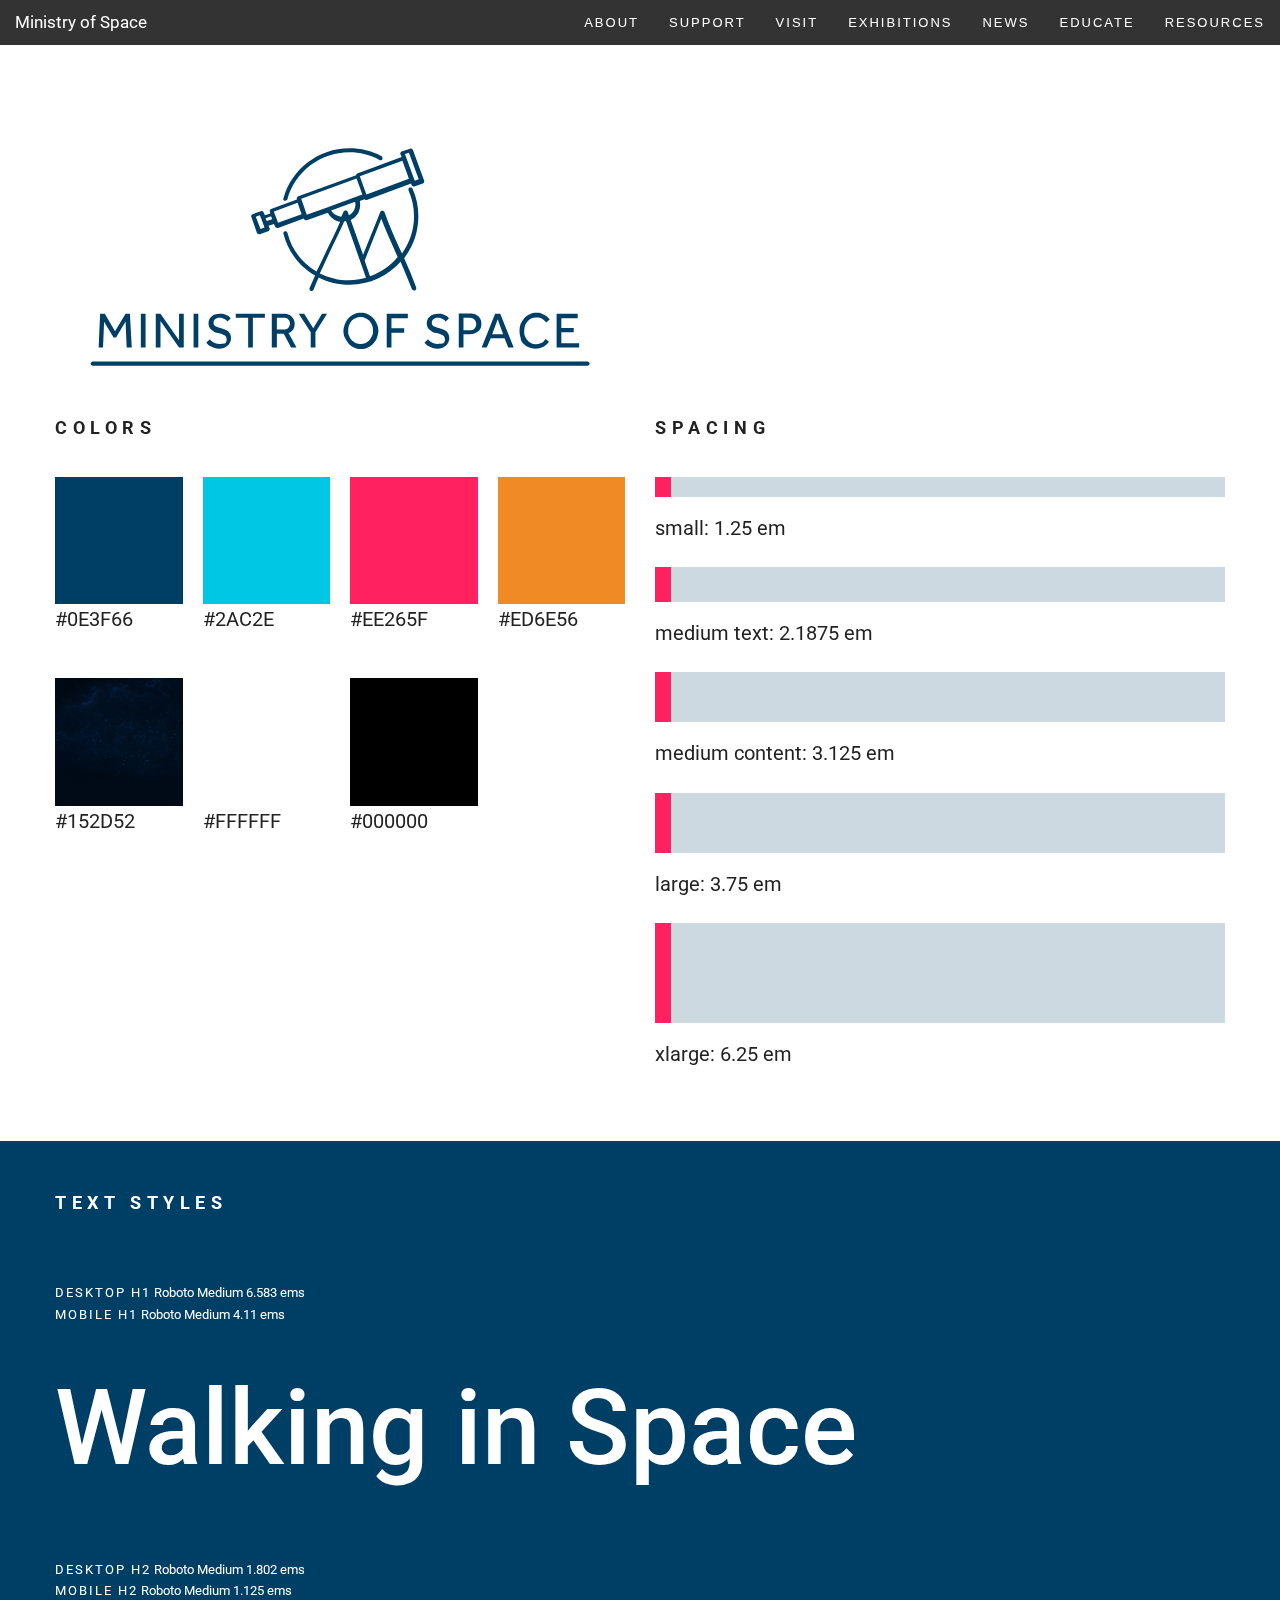
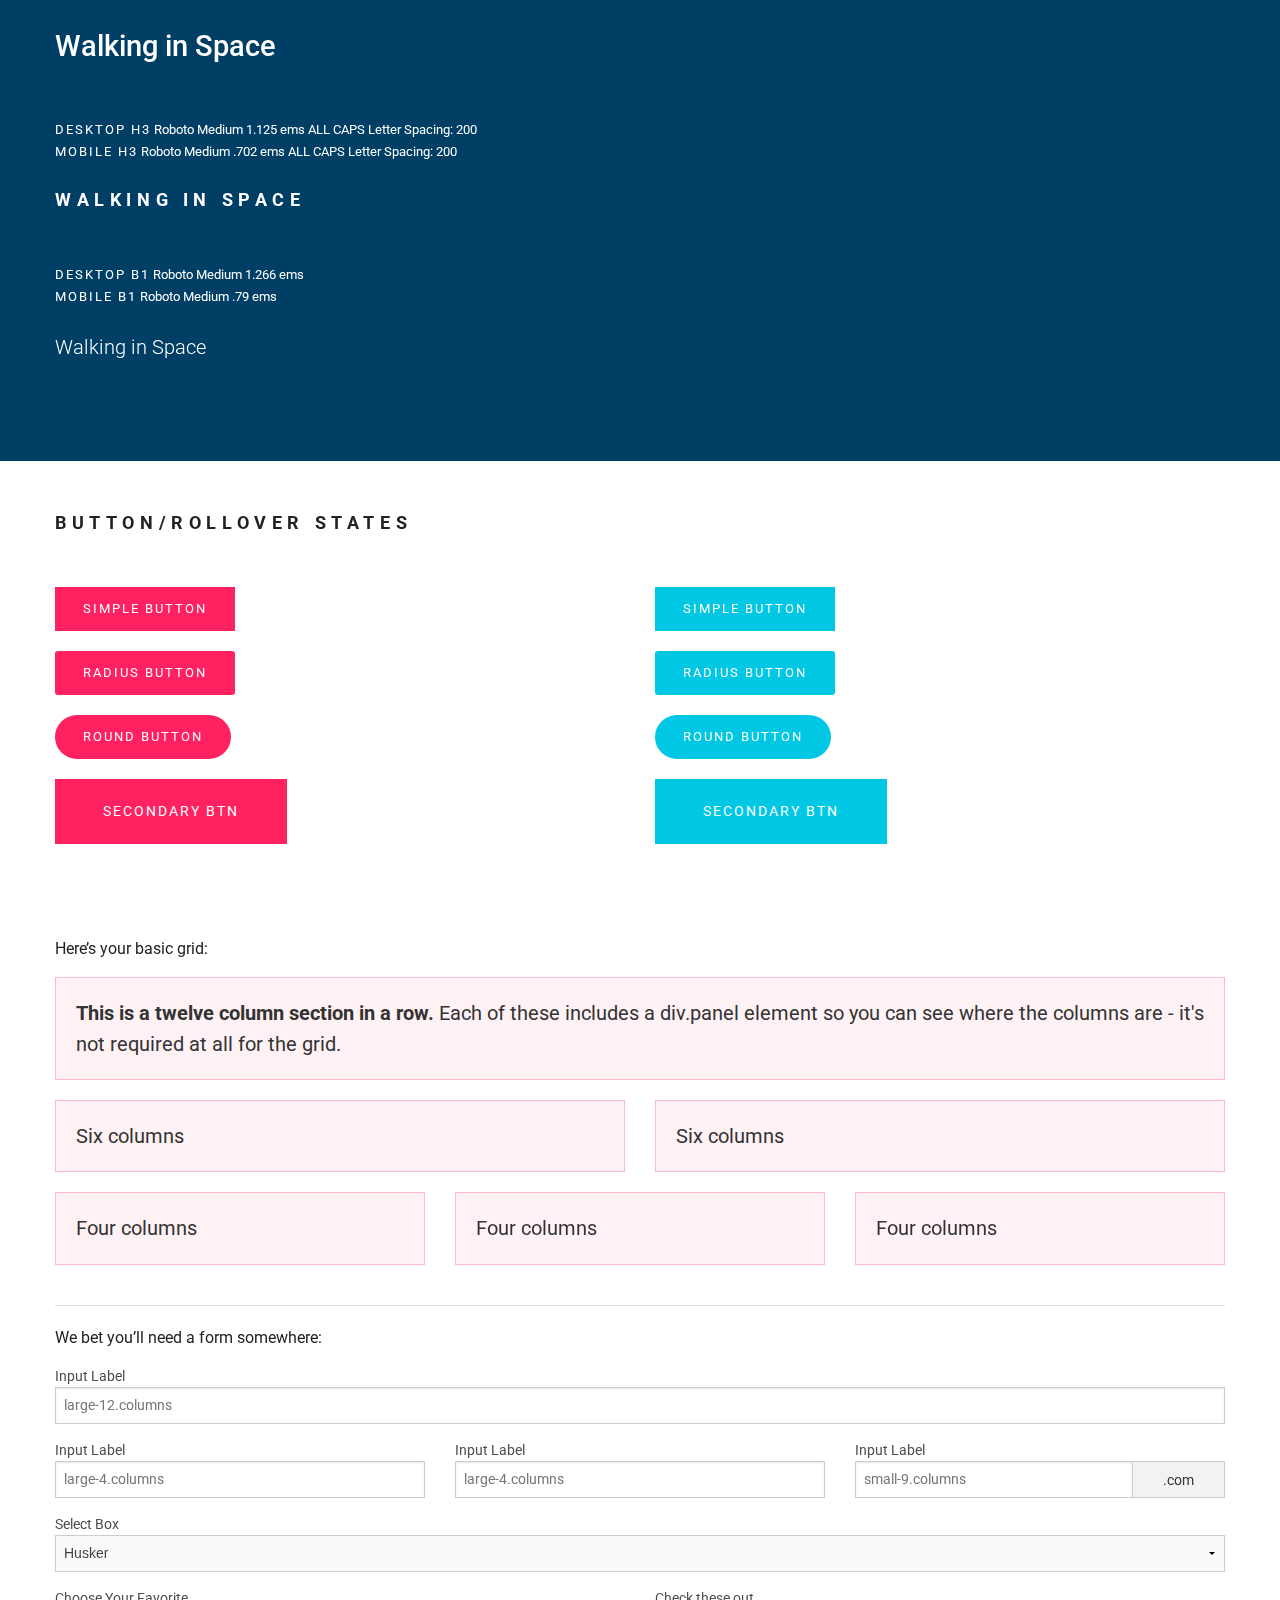
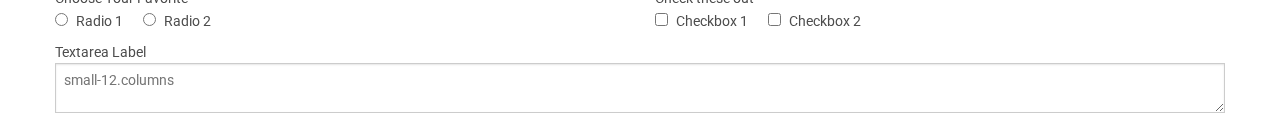
==== index.html @ e5bb3fee "Hello World" ====
<!doctype html>
<html class="no-js" lang="en">
	<head>
		<meta charset="utf-8" />
		<meta name="viewport" content="width=device-width, initial-scale=1.0" />
		<title>Ministry of Space</title>
      <link href="assets/css/app.min.css" rel="stylesheet" type="text/css" media="all"/>
  		<script src="bower_components/foundation/js/vendor/modernizr.js"></script>
	</head>
	<body>
    <div class="off-canvas-wrap" data-offcanvas>
      <div class="inner-wrap">
      <nav class="tab-bar hide-for-large-up">
  <section class="left-small">
    <a class="left-off-canvas-toggle menu-icon" href="#"><span></span></a>
  </section>

  <section class="middle tab-bar-section">
    <h1 class="title">Ministry of Space</h1>
  </section>
</nav>

<aside class="left-off-canvas-menu">
  <ul class="off-canvas-list">
    <li><a href="#">About</a></li>
    <li><a href="#">Support</a></li>
    <li><a href="#">Visit</a></li>
    <li><a href="#">Exhibitions</a></li>
    <li><a href="#">News</a></li>
    <li><a href="#">Educate</a></li>
    <li><a href="#">Resources</a></li>
  </ul>
</aside>

<nav class="top-bar show-for-large-up" data-topbar role="navigation">
  
  <ul class="title-area">
    <li class="name">
      <h1><a href="#">Ministry of Space</a></h1>
    </li>
  </ul>

  <section class="top-bar-section">
    <!-- Right Nav Section -->
    <ul class="main-nav right">
      <li><a href="#">About</a></li>
    <li><a href="#">Support</a></li>
    <li><a href="#">Visit</a></li>
    <li><a href="#">Exhibitions</a></li>
    <li><a href="#">News</a></li>
    <li><a href="#">Educate</a></li>
    <li><a href="#">Resources</a></li>
    </ul>
  </section>
</nav>
		   
  <section class="slat">
    <div class="row">
    <div class="large-6 columns">
    <span class="logo">
    <svg xmlns="http://www.w3.org/2000/svg" viewBox="0 0 156.7 86.2" enable-background="new 0 0 156.7 86.2"><path d="M63.1 29.6h.2c.3 0 .5-.2.6-.4 2.1-7.6 9.1-12.9 17-12.9 2.9 0 5.8.7 8.3 2.1.3.2.7 0 .8-.2s0-.7-.2-.8c-2.7-1.5-5.8-2.2-8.9-2.2-8.4 0-15.9 5.7-18.1 13.8-.2.1 0 .5.3.6zM55.5 38.4c.1.2.3.4.6.4h.2l2.3-.8c.3-.1.5-.5.4-.8l-.3-.7 1.5-.5.3.7c.1.2.3.4.6.4h.2l7.1-2.6v.1c.1.1.2.3.3.3l.3.1h.2l5.8-2.1c.7 1.3 2 2.3 3.4 2.5-1.1 2.6-2.4 5.2-3.7 7.8-.9 2-1.9 4-2.8 5.9-3.9-2.3-6.9-6.1-8-10.7-.1-.3-.4-.5-.7-.4-.3.1-.5.4-.4.7 1.3 5 4.5 9.1 8.7 11.5-.5 1.2-1 2.3-1.5 3.4-.1.3 0 .7.3.8h.2c.2 0 .5-.1.6-.4.4-1.1.9-2.2 1.4-3.3 2.6 1.3 5.4 2 8.5 2 5.6 0 10.5-2.4 14-6.3 1.1 2.6 2.2 5.1 3.1 7.5.1.2.3.4.6.4h.2c.3-.1.5-.5.4-.8-.9-2.6-2.1-5.4-3.3-8.1 2.5-3.2 3.9-7.2 3.9-11.5 0-2.6-.5-5.2-1.6-7.6-.1-.3-.5-.4-.8-.3-.3.1-.4.5-.3.8 1 2.2 1.5 4.6 1.5 7.1 0 3.8-1.2 7.3-3.3 10.2l-.5-1c-1.6-3.5-3.2-7.1-4.3-10.3-.1-.2-.3-.4-.6-.4s-.5.1-.6.4l-4.7 11.7-3.4-9.6c1-.5 1.7-1.2 2.2-2.2.4-1 .5-2 .3-3l1.3-.5c.1.1.2.2.4.2h.2l12.2-4.5.1.4c.1.1.2.3.3.3l.3.1h.2l2.3-.8c.3-.1.5-.5.4-.8l-3.1-8.4c-.1-.3-.5-.5-.8-.4l-2.3.8c-.1.1-.3.2-.3.3-.1.1-.1.3 0 .5l.3.7-12.2 4.5c-.1.1-.3.2-.3.3v.2l-15.9 5.8c-.3.1-.5.5-.4.8v.1l-7.1 2.6c-.1.1-.3.2-.3.3-.1.1-.1.3 0 .5l.1.4-1.5.5-.3-.7c-.1-.3-.5-.5-.8-.4l-2.3.8c-.1.1-.3.2-.3.3-.1.1-.1.3 0 .5l1.5 4.3zm29.7 7.5l4.5-11.3c1.1 2.9 2.5 6 3.8 8.9l.7 1.6c-2 2.4-4.6 4.2-7.6 5.3l-1.5-4.4c.1 0 .1 0 .1-.1zm.3 4.9c-1.5.4-3.1.7-4.7.7-2.8 0-5.5-.7-8-1.9l2.8-6c1.3-2.8 2.7-5.6 3.9-8.3.2 0 .3 0 .5-.1l5.5 15.6zm-3.2-18.8c-.3.7-.8 1.2-1.5 1.6l-.3-.9c-.1-.2-.3-.4-.6-.4-.2 0-.5.1-.6.4l-.6 1.3c-1.1-.1-2.2-.7-2.8-1.7l6.6-2.4c.2.7.1 1.5-.2 2.1zm15-15.6l2.7 7.3-1.1.4-2.7-7.3 1.1-.4zm-1.8 2.2l1.8 5-11.7 4.3-1.8-5 11.7-4.3zm-12.6 4.9l1.6 4.4-1.7.6-7.8 2.9-5.8 2.1v-.1l-1.3-3.7-.2-.6 15.2-5.6zm-16.2 6.7l.7 2 .4 1.1-6.5 2.4-.3-.9-.7-1.8-.1-.4 6.5-2.4zm-7.3 3.7l.3.8-1.5.5-.3-.8 1.5-.5zm-3.1-.3l.3.7.1.2.9 2.5-1.1.4-1.3-3.4 1.1-.4zM13.5 62.9l2.6 4.3h.7l2.6-4.4.3 7.2h1.4l-.5-9.3h-1.2l-2.9 4.8-2.8-4.8h-1.3l-.4 9.3h1.2zM23.6 60.7h1.3v9.3h-1.3zM29 62.7l5.1 7.3h1.3v-9.3h-1.3v7.3l-5.1-7.3h-1.3v9.3h1.3zM38.1 60.7h1.3v9.3h-1.3zM45.1 69c-.3 0-.6 0-.8-.1-.3-.1-.5-.2-.7-.3s-.4-.3-.6-.4c-.2-.2-.3-.3-.4-.5l-1 .9c.1.2.3.4.5.6.2.2.5.4.8.5.3.2.6.3 1 .4.4.1.8.2 1.2.2.5 0 .9-.1 1.3-.2s.7-.3 1-.6c.3-.2.5-.5.7-.9s.3-.7.3-1.1c0-.5-.1-.9-.2-1.2-.2-.3-.4-.6-.6-.8-.3-.2-.6-.4-.9-.5l-1-.3c-.4-.1-.7-.2-.9-.3-.3-.1-.5-.2-.7-.3-.2-.1-.3-.3-.4-.4-.1-.2-.1-.4-.1-.6 0-.2 0-.3.1-.5s.2-.3.3-.4.3-.2.5-.3c.2-.1.5-.1.8-.1.3 0 .6 0 .8.1l.6.3c.2.1.3.2.4.3l.3.3.9-.8c-.1-.1-.2-.2-.3-.4-.1-.1-.3-.3-.6-.4-.2-.1-.5-.3-.8-.4-.3-.1-.7-.1-1.2-.1s-1 .1-1.4.2-.7.3-1 .6c-.3.2-.5.5-.6.8-.1.3-.2.6-.2 1s.1.7.2 1c.1.3.3.6.6.8.2.2.5.4.8.6s.7.3 1.1.3c.7.2 1.3.4 1.7.6.4.3.6.6.6 1.2 0 .5-.2.9-.5 1.1-.5 0-1 .1-1.6.1zM53.1 70h1.3v-8.2h3.3v-1.1h-8v1.1h3.4zM65.5 65c.3-.5.4-1 .4-1.6 0-.3-.1-.7-.2-1-.1-.3-.3-.6-.6-.9-.3-.3-.6-.5-1-.6-.4-.2-.9-.2-1.5-.2h-3v9.3h1.4v-3.8h1.9l2 3.8h1.5l-2.2-4c.6-.2 1-.6 1.3-1zm-1.4-.4c-.3.3-.7.4-1.3.4h-1.8v-3.2h1.8c.6 0 1 .1 1.3.4s.5.7.5 1.2-.2.9-.5 1.2zM71.6 70v-4.2l3.2-5.1h-1.4l-2.4 4-2.5-4h-1.5l3.3 5.1v4.2zM86 60.8c-.6-.3-1.2-.4-1.9-.4s-1.3.1-1.9.4c-.6.3-1.1.6-1.5 1.1s-.8 1-1 1.6-.4 1.2-.4 1.9.1 1.3.4 1.9.6 1.1 1 1.6.9.8 1.5 1.1c.6.3 1.2.4 1.9.4s1.3-.1 1.9-.4c.6-.3 1.1-.6 1.5-1.1.4-.4.8-1 1-1.6.2-.6.4-1.2.4-1.9s-.1-1.3-.4-1.9c-.2-.6-.6-1.1-1-1.6s-1-.8-1.5-1.1zm1.2 5.9c-.2.4-.4.8-.7 1.2-.3.3-.6.6-1.1.8-.4.2-.9.3-1.4.3-.5 0-1-.1-1.4-.3-.4-.2-.8-.5-1.1-.8-.3-.3-.5-.7-.7-1.2-.2-.4-.2-.9-.2-1.4 0-.5.1-1 .2-1.4.2-.4.4-.8.7-1.2.3-.3.6-.6 1.1-.8.4-.2.9-.3 1.4-.3.5 0 1 .1 1.4.3.4.2.8.5 1.1.8.3.3.5.7.7 1.2s.2.9.2 1.4c.1.5 0 1-.2 1.4zM97 61.9v-1.2h-5.8v9.3h1.3v-4.1h3.5v-1.2h-3.5v-2.8zM105.1 69c-.3 0-.6 0-.8-.1-.3-.1-.5-.2-.7-.3s-.4-.3-.6-.4c-.2-.2-.3-.3-.4-.5l-1 .9c.1.2.3.4.5.6.2.2.5.4.8.5.3.2.6.3 1 .4s.8.2 1.2.2c.5 0 .9-.1 1.3-.2s.7-.3 1-.6c.3-.2.5-.5.7-.9s.3-.7.3-1.1c0-.5-.1-.9-.2-1.2-.2-.3-.4-.6-.6-.8-.3-.2-.6-.4-.9-.5l-1-.3c-.4-.1-.7-.2-.9-.3-.3-.1-.5-.2-.7-.3-.2-.1-.3-.3-.4-.4-.1-.2-.1-.4-.1-.6 0-.2 0-.3.1-.5s.2-.3.3-.4.3-.2.5-.3c.2-.1.5-.1.8-.1s.6 0 .8.1l.6.3c.2.1.3.2.4.3l.3.3.9-.8c-.1-.1-.2-.2-.3-.4-.1-.1-.3-.3-.6-.4-.2-.1-.5-.3-.8-.4-.3-.1-.7-.1-1.2-.1s-1 .1-1.4.2-.7.3-1 .6c-.3.2-.5.5-.6.8-.1.3-.2.6-.2 1s.1.7.2 1c.1.3.3.6.6.8.2.2.5.4.8.6s.7.3 1.1.3c.7.2 1.3.4 1.7.6.4.3.6.6.6 1.2 0 .5-.2.9-.5 1.1-.5 0-.9.1-1.6.1zM112.3 66.3h1.7c.5 0 .9-.1 1.3-.2s.7-.3 1-.5c.3-.2.5-.5.7-.9.2-.4.2-.8.2-1.2 0-.3 0-.6-.1-1-.1-.3-.3-.6-.5-.9-.2-.3-.6-.5-1-.7-.4-.2-.9-.3-1.6-.3h-3v9.4h1.3v-3.7zm0-4.5h1.7c.6 0 1 .2 1.3.5.3.3.5.7.5 1.3 0 .5-.2.9-.5 1.2-.3.3-.8.4-1.3.4h-1.7v-3.4zM119.8 67.4h3.8l1 2.6h1.5l-3.7-9.3h-1.4l-3.7 9.3h1.4l1.1-2.6zm1.9-5.2l1.5 4.1h-3l1.5-4.1zM128.7 68.9c.4.4.9.8 1.5 1 .6.2 1.2.4 1.9.4.5 0 .9-.1 1.3-.2s.8-.3 1.1-.5.6-.4.8-.6.4-.4.5-.6l-.9-.8c-.1.1-.2.2-.3.4-.1.2-.3.3-.5.5-.2.1-.5.3-.8.4-.3.1-.7.2-1.1.2-.5 0-.9-.1-1.3-.3-.4-.2-.7-.4-1-.8-.3-.3-.5-.7-.7-1.2-.2-.4-.2-.9-.2-1.4s.1-1 .2-1.4c.1-.4.4-.8.7-1.2.3-.3.6-.6 1-.8.4-.2.9-.3 1.4-.3.4 0 .7 0 1 .1.3.1.5.2.7.3s.4.3.6.5c.2.2.3.3.4.5l1-.8c-.1-.2-.3-.4-.5-.6s-.5-.4-.8-.6c-.3-.2-.6-.3-1-.5s-.8-.2-1.3-.2c-.7 0-1.3.1-1.9.4-.6.3-1.1.6-1.5 1.1s-.7 1-1 1.6c-.2.6-.3 1.2-.3 1.9s.1 1.3.3 1.9c0 .6.3 1.1.7 1.6zM144.1 68.8h-4.9v-3h3.4v-1.2h-3.4v-2.7h4.5v-1.2h-5.8v9.3h6.2zM146.4 73.8h-136c-.3 0-.6.3-.6.6s.2.6.6.6h136c.3 0 .6-.3.6-.6s-.3-.6-.6-.6z"/></svg>
    </span>
    </div>
    </div>

    <div class="row">
    <div class="large-6 columns">
        <h3 class="t-spaced padd-down-1">Colors</h3>
        <ul class="small-block-grid-4">
          <li>
            <div class="pattern-swatch bg-darken">
              <span></span>
            </div>
            <p>#0E3F66</p>
          </li>
          <li>
            <div class="pattern-swatch bg-secondary">
              <span></span>
            </div>
            <p>#2AC2E</p>
          </li>
          <li>
            <div class="pattern-swatch bg-primary">
              <span></span>
            </div>
            <p>#EE265F</p>
          </li>
          <li>
            <div class="pattern-swatch bg-warning">
              <span></span>
            </div>
            <p>#ED6E56</p>
          </li>
          <li>
            <div class="pattern-swatch bg-deep">
              <span></span>
            </div>
            <p>#152D52</p>
          </li>
          <li>
            <div class="pattern-swatch bg-white">
              <span></span>
            </div>
            <p>#FFFFFF</p>
          </li>
          <li>
            <div class="pattern-swatch bg-black">
              <span></span>
            </div>
            <p>#000000</p>
          </li>
        </ul>
    </div>

    <div class="large-6 columns">
      <h3 class="t-spaced padd-down-1">Spacing</h3>
      <ul>
      <li><span class="spacer"><span class="padd-up-1"></span></span>
      <p>small: 1.25 em</p></li>
      <li><span class="spacer"><span class="padd-up-2"></span></span>
      <p>medium text: 2.1875 em</p></li>
      <li><span class="spacer"><span class="padd-up-3"></span></span>
      <p>medium content: 3.125 em</p></li>
      <li><span class="spacer"><span class="padd-up-4"></span></span>
      <p>large: 3.75 em</p></li>
      <li><span class="spacer"><span class="padd-up-5"></span></span>
      <p>xlarge: 6.25 em</p></li>
      </ul>
    </div>
  </div>
  </section>

  <section class="slat bg-darken">
    <div class="row padd-down-3">
      <div class="large-12 columns">
        <h3 class="t-spaced">Text Styles</h3>
      </div>
    </div>

    <div class="row">
      <div class="large-12 columns">
        <header class="padd-down-2">
          <p class="zeta no-margin"><span class="t-caps">Desktop H1</span> Roboto Medium 6.583 ems</p>
          <p class="zeta"><span class="t-caps">Mobile H1</span> Roboto Medium 4.11 ems</p>
          <h1>Walking in Space</h1>
        </header>

      </div>
    </div>
    <div class="row">
      <div class="large-6 columns">
        <header class="padd-down-2">
          <p class="zeta no-margin"><span class="t-caps">Desktop H2</span> Roboto Medium 1.802 ems</p>
          <p class="zeta"><span class="t-caps">Mobile H2</span> Roboto Medium 1.125 ems</p>
          <h2>Walking in Space</h2>
        </header>
        <header class="padd-down-2">
          <p class="zeta no-margin"><span class="t-caps">Desktop H3</span> Roboto Medium 1.125 ems ALL CAPS Letter Spacing: 200</p>
          <p class="zeta"><span class="t-caps">Mobile H3</span> Roboto Medium .702 ems ALL CAPS Letter Spacing: 200</p>
          <h3>Walking in Space</h3>
        </header>
        <header class="padd-down-2">
          <p class="zeta no-margin"><span class="t-caps">Desktop B1</span> Roboto Medium 1.266 ems</p>
          <p class="zeta"><span class="t-caps">Mobile  B1</span> Roboto Medium .79 ems</p>
          <h4>Walking in Space</h4>
        </header>
      </div>
      
    </div>
  </section>

  <section class="slat">
  <div class="row">
    <div class="large-12 columns">
    <h3 class="t-spaced padd-down-2">Button/Rollover States</h3>
    </div>
  </div>

  <div class="row">
    <div class="large-6 columns">
      <p>
        <a href="#" class="small button">Simple Button</a><br/>
        <a href="#" class="small radius button">Radius Button</a><br/>
        <a href="#" class="small round button">Round Button</a><br/>
        <a href="#" class="medium button">Secondary Btn</a>
      </p>
    </div>

    <div class="large-6 columns">
      <p>
        <a href="#" class="secondary small button">Simple Button</a><br/>
        <a href="#" class="secondary small radius button">Radius Button</a><br/>
        <a href="#" class="secondary small round button">Round Button</a><br/>
        <a href="#" class="secondary medium button">Secondary Btn</a>
      </p>
    </div>
  </div>
  </section>



  <div class="row">
    <div class="large-12 medium-12 columns">
      <h5>Here&rsquo;s your basic grid:</h5>
      <!-- Grid Example -->

      <div class="row">
        <div class="large-12 columns">
          <div class="callout panel">
            <p><strong>This is a twelve column section in a row.</strong> Each of these includes a div.panel element so you can see where the columns are - it's not required at all for the grid.</p>
          </div>
        </div>
      </div>
      <div class="row">
        <div class="large-6 medium-6 columns">
          <div class="callout panel">
            <p>Six columns</p>
          </div>
        </div>
        <div class="large-6 medium-6 columns">
          <div class="callout panel">
            <p>Six columns</p>
          </div>
        </div>
      </div>
      <div class="row">
        <div class="large-4 medium-4 small-4 columns">
          <div class="callout panel">
            <p>Four columns</p>
          </div>
        </div>
        <div class="large-4 medium-4 small-4 columns">
          <div class="callout panel">
            <p>Four columns</p>
          </div>
        </div>
        <div class="large-4 medium-4 small-4 columns">
          <div class="callout panel">
            <p>Four columns</p>
          </div>
        </div>
      </div>
        
      <hr />
              
      <h5>We bet you&rsquo;ll need a form somewhere:</h5>
      <form>
        <div class="row">
          <div class="large-12 columns">
            <label>Input Label</label>
            <input type="text" placeholder="large-12.columns" />
          </div>
        </div>
        <div class="row">
          <div class="large-4 medium-4 columns">
            <label>Input Label</label>
            <input type="text" placeholder="large-4.columns" />
          </div>
          <div class="large-4 medium-4 columns">
            <label>Input Label</label>
            <input type="text" placeholder="large-4.columns" />
          </div>
          <div class="large-4 medium-4 columns">
            <div class="row collapse">
              <label>Input Label</label>
              <div class="small-9 columns">
                <input type="text" placeholder="small-9.columns" />
              </div>
              <div class="small-3 columns">
                <span class="postfix">.com</span>
              </div>
            </div>
          </div>
        </div>
        <div class="row">
          <div class="large-12 columns">
            <label>Select Box</label>
            <select>
              <option value="husker">Husker</option>
              <option value="starbuck">Starbuck</option>
              <option value="hotdog">Hot Dog</option>
              <option value="apollo">Apollo</option>
            </select>
          </div>
        </div>
        <div class="row">
          <div class="large-6 medium-12 columns">
            <label>Choose Your Favorite</label>
            <input type="radio" name="pokemon" value="Red" id="pokemonRed"><label for="pokemonRed">Radio 1</label>
            <input type="radio" name="pokemon" value="Blue" id="pokemonBlue"><label for="pokemonBlue">Radio 2</label>
          </div>
          <div class="large-6 medium-6 columns">
            <label>Check these out</label>
            <input id="checkbox1" type="checkbox"><label for="checkbox1">Checkbox 1</label>
            <input id="checkbox2" type="checkbox"><label for="checkbox2">Checkbox 2</label>
          </div>
        </div>
        <div class="row">
          <div class="large-12 columns">
            <label>Textarea Label</label>
            <textarea placeholder="small-12.columns"></textarea>
          </div>
        </div>
      </form>
    </div>

    
  </div>

  		<script src="bower_components/jquery/dist/jquery.min.js"></script>
<script src="assets/js/foundation.min.js"></script>
<script>
$(document).foundation();
</script>


      </div>
    </div> 
	</body>
</html>
---- assets/css/app.min.css ----
@import url(http://fonts.googleapis.com/css?family=Roboto:300,400,500,700);@import url(http://fonts.googleapis.com/css?family=Roboto+Slab:400,300);@media only screen{.small-push-0{position:relative;left:0;right:auto}.small-pull-0{position:relative;right:0;left:auto}.small-push-1{position:relative;left:8.33333%;right:auto}.small-pull-1{position:relative;right:8.33333%;left:auto}.small-push-2{position:relative;left:16.66667%;right:auto}.small-pull-2{position:relative;right:16.66667%;left:auto}.small-push-3{position:relative;left:25%;right:auto}.small-pull-3{position:relative;right:25%;left:auto}.small-push-4{position:relative;left:33.33333%;right:auto}.small-pull-4{position:relative;right:33.33333%;left:auto}.small-push-5{position:relative;left:41.66667%;right:auto}.small-pull-5{position:relative;right:41.66667%;left:auto}.small-push-6{position:relative;left:50%;right:auto}.small-pull-6{position:relative;right:50%;left:auto}.small-push-7{position:relative;left:58.33333%;right:auto}.small-pull-7{position:relative;right:58.33333%;left:auto}.small-push-8{position:relative;left:66.66667%;right:auto}.small-pull-8{position:relative;right:66.66667%;left:auto}.small-push-9{position:relative;left:75%;right:auto}.small-pull-9{position:relative;right:75%;left:auto}.small-push-10{position:relative;left:83.33333%;right:auto}.small-pull-10{position:relative;right:83.33333%;left:auto}.small-push-11{position:relative;left:91.66667%;right:auto}.small-pull-11{position:relative;right:91.66667%;left:auto}.column,.columns{position:relative;padding-left:.9375rem;padding-right:.9375rem;float:left}.small-1{width:8.33333%}.small-2{width:16.66667%}.small-3{width:25%}.small-4{width:33.33333%}.small-5{width:41.66667%}.small-6{width:50%}.small-7{width:58.33333%}.small-8{width:66.66667%}.small-9{width:75%}.small-10{width:83.33333%}.small-11{width:91.66667%}.small-12{width:100%}.small-offset-0{margin-left:0!important}.small-offset-1{margin-left:8.33333%!important}.small-offset-2{margin-left:16.66667%!important}.small-offset-3{margin-left:25%!important}.small-offset-4{margin-left:33.33333%!important}.small-offset-5{margin-left:41.66667%!important}.small-offset-6{margin-left:50%!important}.small-offset-7{margin-left:58.33333%!important}.small-offset-8{margin-left:66.66667%!important}.small-offset-9{margin-left:75%!important}.small-offset-10{margin-left:83.33333%!important}.small-offset-11{margin-left:91.66667%!important}.small-reset-order{margin-left:0;margin-right:0;left:auto;right:auto;float:left}.column.small-centered,.columns.small-centered{margin-left:auto;margin-right:auto;float:none}.column.small-uncentered,.columns.small-uncentered{margin-left:0;margin-right:0;float:left}.column.small-centered:last-child,.columns.small-centered:last-child{float:none}.column.small-uncentered:last-child,.columns.small-uncentered:last-child{float:left}.column.small-uncentered.opposite,.columns.small-uncentered.opposite{float:right}}@media only screen and (min-width:40.063em){.medium-push-0{position:relative;left:0;right:auto}.medium-pull-0{position:relative;right:0;left:auto}.medium-push-1{position:relative;left:8.33333%;right:auto}.medium-pull-1{position:relative;right:8.33333%;left:auto}.medium-push-2{position:relative;left:16.66667%;right:auto}.medium-pull-2{position:relative;right:16.66667%;left:auto}.medium-push-3{position:relative;left:25%;right:auto}.medium-pull-3{position:relative;right:25%;left:auto}.medium-push-4{position:relative;left:33.33333%;right:auto}.medium-pull-4{position:relative;right:33.33333%;left:auto}.medium-push-5{position:relative;left:41.66667%;right:auto}.medium-pull-5{position:relative;right:41.66667%;left:auto}.medium-push-6{position:relative;left:50%;right:auto}.medium-pull-6{position:relative;right:50%;left:auto}.medium-push-7{position:relative;left:58.33333%;right:auto}.medium-pull-7{position:relative;right:58.33333%;left:auto}.medium-push-8{position:relative;left:66.66667%;right:auto}.medium-pull-8{position:relative;right:66.66667%;left:auto}.medium-push-9{position:relative;left:75%;right:auto}.medium-pull-9{position:relative;right:75%;left:auto}.medium-push-10{position:relative;left:83.33333%;right:auto}.medium-pull-10{position:relative;right:83.33333%;left:auto}.medium-push-11{position:relative;left:91.66667%;right:auto}.medium-pull-11{position:relative;right:91.66667%;left:auto}.column,.columns{position:relative;padding-left:.9375rem;padding-right:.9375rem;float:left}.medium-1{width:8.33333%}.medium-2{width:16.66667%}.medium-3{width:25%}.medium-4{width:33.33333%}.medium-5{width:41.66667%}.medium-6{width:50%}.medium-7{width:58.33333%}.medium-8{width:66.66667%}.medium-9{width:75%}.medium-10{width:83.33333%}.medium-11{width:91.66667%}.medium-12{width:100%}.medium-offset-0{margin-left:0!important}.medium-offset-1{margin-left:8.33333%!important}.medium-offset-2{margin-left:16.66667%!important}.medium-offset-3{margin-left:25%!important}.medium-offset-4{margin-left:33.33333%!important}.medium-offset-5{margin-left:41.66667%!important}.medium-offset-6{margin-left:50%!important}.medium-offset-7{margin-left:58.33333%!important}.medium-offset-8{margin-left:66.66667%!important}.medium-offset-9{margin-left:75%!important}.medium-offset-10{margin-left:83.33333%!important}.medium-offset-11{margin-left:91.66667%!important}.medium-reset-order{margin-left:0;margin-right:0;left:auto;right:auto;float:left}.column.medium-centered,.columns.medium-centered{margin-left:auto;margin-right:auto;float:none}.column.medium-uncentered,.columns.medium-uncentered{margin-left:0;margin-right:0;float:left}.column.medium-centered:last-child,.columns.medium-centered:last-child{float:none}.column.medium-uncentered:last-child,.columns.medium-uncentered:last-child{float:left}.column.medium-uncentered.opposite,.columns.medium-uncentered.opposite{float:right}.push-0{position:relative;left:0;right:auto}.pull-0{position:relative;right:0;left:auto}.push-1{position:relative;left:8.33333%;right:auto}.pull-1{position:relative;right:8.33333%;left:auto}.push-2{position:relative;left:16.66667%;right:auto}.pull-2{position:relative;right:16.66667%;left:auto}.push-3{position:relative;left:25%;right:auto}.pull-3{position:relative;right:25%;left:auto}.push-4{position:relative;left:33.33333%;right:auto}.pull-4{position:relative;right:33.33333%;left:auto}.push-5{position:relative;left:41.66667%;right:auto}.pull-5{position:relative;right:41.66667%;left:auto}.push-6{position:relative;left:50%;right:auto}.pull-6{position:relative;right:50%;left:auto}.push-7{position:relative;left:58.33333%;right:auto}.pull-7{position:relative;right:58.33333%;left:auto}.push-8{position:relative;left:66.66667%;right:auto}.pull-8{position:relative;right:66.66667%;left:auto}.push-9{position:relative;left:75%;right:auto}.pull-9{position:relative;right:75%;left:auto}.push-10{position:relative;left:83.33333%;right:auto}.pull-10{position:relative;right:83.33333%;left:auto}.push-11{position:relative;left:91.66667%;right:auto}.pull-11{position:relative;right:91.66667%;left:auto}}@media only screen and (min-width:64.063em){.large-push-0{position:relative;left:0;right:auto}.large-pull-0{position:relative;right:0;left:auto}.large-push-1{position:relative;left:8.33333%;right:auto}.large-pull-1{position:relative;right:8.33333%;left:auto}.large-push-2{position:relative;left:16.66667%;right:auto}.large-pull-2{position:relative;right:16.66667%;left:auto}.large-push-3{position:relative;left:25%;right:auto}.large-pull-3{position:relative;right:25%;left:auto}.large-push-4{position:relative;left:33.33333%;right:auto}.large-pull-4{position:relative;right:33.33333%;left:auto}.large-push-5{position:relative;left:41.66667%;right:auto}.large-pull-5{position:relative;right:41.66667%;left:auto}.large-push-6{position:relative;left:50%;right:auto}.large-pull-6{position:relative;right:50%;left:auto}.large-push-7{position:relative;left:58.33333%;right:auto}.large-pull-7{position:relative;right:58.33333%;left:auto}.large-push-8{position:relative;left:66.66667%;right:auto}.large-pull-8{position:relative;right:66.66667%;left:auto}.large-push-9{position:relative;left:75%;right:auto}.large-pull-9{position:relative;right:75%;left:auto}.large-push-10{position:relative;left:83.33333%;right:auto}.large-pull-10{position:relative;right:83.33333%;left:auto}.large-push-11{position:relative;left:91.66667%;right:auto}.large-pull-11{position:relative;right:91.66667%;left:auto}.column,.columns{position:relative;padding-left:.9375rem;padding-right:.9375rem;float:left}.large-1{width:8.33333%}.large-2{width:16.66667%}.large-3{width:25%}.large-4{width:33.33333%}.large-5{width:41.66667%}.large-6{width:50%}.large-7{width:58.33333%}.large-8{width:66.66667%}.large-9{width:75%}.large-10{width:83.33333%}.large-11{width:91.66667%}.large-12{width:100%}.large-offset-0{margin-left:0!important}.large-offset-1{margin-left:8.33333%!important}.large-offset-2{margin-left:16.66667%!important}.large-offset-3{margin-left:25%!important}.large-offset-4{margin-left:33.33333%!important}.large-offset-5{margin-left:41.66667%!important}.large-offset-6{margin-left:50%!important}.large-offset-7{margin-left:58.33333%!important}.large-offset-8{margin-left:66.66667%!important}.large-offset-9{margin-left:75%!important}.large-offset-10{margin-left:83.33333%!important}.large-offset-11{margin-left:91.66667%!important}.large-reset-order{margin-left:0;margin-right:0;left:auto;right:auto;float:left}.column.large-centered,.columns.large-centered{margin-left:auto;margin-right:auto;float:none}.column.large-uncentered,.columns.large-uncentered{margin-left:0;margin-right:0;float:left}.column.large-centered:last-child,.columns.large-centered:last-child{float:none}.column.large-uncentered:last-child,.columns.large-uncentered:last-child{float:left}.column.large-uncentered.opposite,.columns.large-uncentered.opposite{float:right}.push-0{position:relative;left:0;right:auto}.pull-0{position:relative;right:0;left:auto}.push-1{position:relative;left:8.33333%;right:auto}.pull-1{position:relative;right:8.33333%;left:auto}.push-2{position:relative;left:16.66667%;right:auto}.pull-2{position:relative;right:16.66667%;left:auto}.push-3{position:relative;left:25%;right:auto}.pull-3{position:relative;right:25%;left:auto}.push-4{position:relative;left:33.33333%;right:auto}.pull-4{position:relative;right:33.33333%;left:auto}.push-5{position:relative;left:41.66667%;right:auto}.pull-5{position:relative;right:41.66667%;left:auto}.push-6{position:relative;left:50%;right:auto}.pull-6{position:relative;right:50%;left:auto}.push-7{position:relative;left:58.33333%;right:auto}.pull-7{position:relative;right:58.33333%;left:auto}.push-8{position:relative;left:66.66667%;right:auto}.pull-8{position:relative;right:66.66667%;left:auto}.push-9{position:relative;left:75%;right:auto}.pull-9{position:relative;right:75%;left:auto}.push-10{position:relative;left:83.33333%;right:auto}.pull-10{position:relative;right:83.33333%;left:auto}.push-11{position:relative;left:91.66667%;right:auto}.pull-11{position:relative;right:91.66667%;left:auto}}.accordion{margin-bottom:0}.accordion:after,.accordion:before{content:" ";display:table}.accordion:after{clear:both}.accordion .accordion-navigation,.accordion dd{display:block;margin-bottom:0!important}.accordion .accordion-navigation.active>a,.accordion dd.active>a{background:#e8e8e8}.accordion .accordion-navigation>a,.accordion dd>a{background:#EFEFEF;color:#222;padding:1rem;display:block;font-family:"Helvetica Neue",Helvetica,Roboto,Arial,sans-serif;font-size:1rem}.accordion .accordion-navigation>a:hover,.accordion dd>a:hover{background:#e3e3e3}.accordion .accordion-navigation>.content,.accordion dd>.content{display:none;padding:.9375rem}.accordion .accordion-navigation>.content.active,.accordion dd>.content.active{display:block;background:#FFF}.alert-box{border-style:solid;border-width:1px;display:block;font-weight:400;margin-bottom:1.25rem;position:relative;padding:.875rem 1.5rem .875rem .875rem;font-size:.8125rem;transition:opacity 300ms ease-out;background-color:#ff2160;border-color:#f80046;color:#FFF}.alert-box .close{font-size:1.375rem;padding:9px 6px 4px;line-height:0;position:absolute;top:50%;margin-top:-.6875rem;right:.25rem;color:#333;opacity:.3;background:inherit}.alert-box .close:focus,.alert-box .close:hover{opacity:.5}.alert-box.radius{border-radius:3px}.alert-box.round{border-radius:1000px}.alert-box.success{background-color:#ff7054;border-color:#ff4825;color:#FFF}.alert-box.alert{background-color:#ff2160;border-color:#f80046;color:#FFF}.alert-box.secondary{background-color:#00c8e4;border-color:#00acc4;color:#FFF}.alert-box.warning{background-color:#f08a24;border-color:#de770f;color:#FFF}.alert-box.info{background-color:#a0d3e8;border-color:#74bfdd;color:#00444e}.alert-box.alert-close{opacity:0}[class*=block-grid-]{display:block;padding:0;margin:0 -.625rem}[class*=block-grid-]:after,[class*=block-grid-]:before{content:" ";display:table}[class*=block-grid-]:after{clear:both}[class*=block-grid-]>li{display:block;height:auto;float:left;padding:0 .625rem 1.25rem}@media only screen{.small-block-grid-1>li{width:100%;list-style:none}.small-block-grid-1>li:nth-of-type(1n){clear:none}.small-block-grid-1>li:nth-of-type(1n+1){clear:both}.small-block-grid-2>li{width:50%;list-style:none}.small-block-grid-2>li:nth-of-type(1n){clear:none}.small-block-grid-2>li:nth-of-type(2n+1){clear:both}.small-block-grid-3>li{width:33.33333%;list-style:none}.small-block-grid-3>li:nth-of-type(1n){clear:none}.small-block-grid-3>li:nth-of-type(3n+1){clear:both}.small-block-grid-4>li{width:25%;list-style:none}.small-block-grid-4>li:nth-of-type(1n){clear:none}.small-block-grid-4>li:nth-of-type(4n+1){clear:both}.small-block-grid-5>li{width:20%;list-style:none}.small-block-grid-5>li:nth-of-type(1n){clear:none}.small-block-grid-5>li:nth-of-type(5n+1){clear:both}.small-block-grid-6>li{width:16.66667%;list-style:none}.small-block-grid-6>li:nth-of-type(1n){clear:none}.small-block-grid-6>li:nth-of-type(6n+1){clear:both}.small-block-grid-7>li{width:14.28571%;list-style:none}.small-block-grid-7>li:nth-of-type(1n){clear:none}.small-block-grid-7>li:nth-of-type(7n+1){clear:both}.small-block-grid-8>li{width:12.5%;list-style:none}.small-block-grid-8>li:nth-of-type(1n){clear:none}.small-block-grid-8>li:nth-of-type(8n+1){clear:both}.small-block-grid-9>li{width:11.11111%;list-style:none}.small-block-grid-9>li:nth-of-type(1n){clear:none}.small-block-grid-9>li:nth-of-type(9n+1){clear:both}.small-block-grid-10>li{width:10%;list-style:none}.small-block-grid-10>li:nth-of-type(1n){clear:none}.small-block-grid-10>li:nth-of-type(10n+1){clear:both}.small-block-grid-11>li{width:9.09091%;list-style:none}.small-block-grid-11>li:nth-of-type(1n){clear:none}.small-block-grid-11>li:nth-of-type(11n+1){clear:both}.small-block-grid-12>li{width:8.33333%;list-style:none}.small-block-grid-12>li:nth-of-type(1n){clear:none}.small-block-grid-12>li:nth-of-type(12n+1){clear:both}}@media only screen and (min-width:40.063em){.medium-block-grid-1>li{width:100%;list-style:none}.medium-block-grid-1>li:nth-of-type(1n){clear:none}.medium-block-grid-1>li:nth-of-type(1n+1){clear:both}.medium-block-grid-2>li{width:50%;list-style:none}.medium-block-grid-2>li:nth-of-type(1n){clear:none}.medium-block-grid-2>li:nth-of-type(2n+1){clear:both}.medium-block-grid-3>li{width:33.33333%;list-style:none}.medium-block-grid-3>li:nth-of-type(1n){clear:none}.medium-block-grid-3>li:nth-of-type(3n+1){clear:both}.medium-block-grid-4>li{width:25%;list-style:none}.medium-block-grid-4>li:nth-of-type(1n){clear:none}.medium-block-grid-4>li:nth-of-type(4n+1){clear:both}.medium-block-grid-5>li{width:20%;list-style:none}.medium-block-grid-5>li:nth-of-type(1n){clear:none}.medium-block-grid-5>li:nth-of-type(5n+1){clear:both}.medium-block-grid-6>li{width:16.66667%;list-style:none}.medium-block-grid-6>li:nth-of-type(1n){clear:none}.medium-block-grid-6>li:nth-of-type(6n+1){clear:both}.medium-block-grid-7>li{width:14.28571%;list-style:none}.medium-block-grid-7>li:nth-of-type(1n){clear:none}.medium-block-grid-7>li:nth-of-type(7n+1){clear:both}.medium-block-grid-8>li{width:12.5%;list-style:none}.medium-block-grid-8>li:nth-of-type(1n){clear:none}.medium-block-grid-8>li:nth-of-type(8n+1){clear:both}.medium-block-grid-9>li{width:11.11111%;list-style:none}.medium-block-grid-9>li:nth-of-type(1n){clear:none}.medium-block-grid-9>li:nth-of-type(9n+1){clear:both}.medium-block-grid-10>li{width:10%;list-style:none}.medium-block-grid-10>li:nth-of-type(1n){clear:none}.medium-block-grid-10>li:nth-of-type(10n+1){clear:both}.medium-block-grid-11>li{width:9.09091%;list-style:none}.medium-block-grid-11>li:nth-of-type(1n){clear:none}.medium-block-grid-11>li:nth-of-type(11n+1){clear:both}.medium-block-grid-12>li{width:8.33333%;list-style:none}.medium-block-grid-12>li:nth-of-type(1n){clear:none}.medium-block-grid-12>li:nth-of-type(12n+1){clear:both}}@media only screen and (min-width:64.063em){.large-block-grid-1>li{width:100%;list-style:none}.large-block-grid-1>li:nth-of-type(1n){clear:none}.large-block-grid-1>li:nth-of-type(1n+1){clear:both}.large-block-grid-2>li{width:50%;list-style:none}.large-block-grid-2>li:nth-of-type(1n){clear:none}.large-block-grid-2>li:nth-of-type(2n+1){clear:both}.large-block-grid-3>li{width:33.33333%;list-style:none}.large-block-grid-3>li:nth-of-type(1n){clear:none}.large-block-grid-3>li:nth-of-type(3n+1){clear:both}.large-block-grid-4>li{width:25%;list-style:none}.large-block-grid-4>li:nth-of-type(1n){clear:none}.large-block-grid-4>li:nth-of-type(4n+1){clear:both}.large-block-grid-5>li{width:20%;list-style:none}.large-block-grid-5>li:nth-of-type(1n){clear:none}.large-block-grid-5>li:nth-of-type(5n+1){clear:both}.large-block-grid-6>li{width:16.66667%;list-style:none}.large-block-grid-6>li:nth-of-type(1n){clear:none}.large-block-grid-6>li:nth-of-type(6n+1){clear:both}.large-block-grid-7>li{width:14.28571%;list-style:none}.large-block-grid-7>li:nth-of-type(1n){clear:none}.large-block-grid-7>li:nth-of-type(7n+1){clear:both}.large-block-grid-8>li{width:12.5%;list-style:none}.large-block-grid-8>li:nth-of-type(1n){clear:none}.large-block-grid-8>li:nth-of-type(8n+1){clear:both}.large-block-grid-9>li{width:11.11111%;list-style:none}.large-block-grid-9>li:nth-of-type(1n){clear:none}.large-block-grid-9>li:nth-of-type(9n+1){clear:both}.large-block-grid-10>li{width:10%;list-style:none}.large-block-grid-10>li:nth-of-type(1n){clear:none}.large-block-grid-10>li:nth-of-type(10n+1){clear:both}.large-block-grid-11>li{width:9.09091%;list-style:none}.large-block-grid-11>li:nth-of-type(1n){clear:none}.large-block-grid-11>li:nth-of-type(11n+1){clear:both}.large-block-grid-12>li{width:8.33333%;list-style:none}.large-block-grid-12>li:nth-of-type(1n){clear:none}.large-block-grid-12>li:nth-of-type(12n+1){clear:both}}.breadcrumbs{display:block;padding:.5625rem .875rem;overflow:hidden;margin-left:0;list-style:none;border-style:solid;border-width:1px;background-color:#80efff;border-color:#5aebff;border-radius:3px}.breadcrumbs>*{margin:0;float:left;font-size:.6875rem;line-height:.6875rem;text-transform:uppercase;color:#ff2160}.breadcrumbs>:focus a,.breadcrumbs>:hover a{text-decoration:underline}.breadcrumbs>* a{color:#ff2160}.breadcrumbs>.current,.breadcrumbs>.current a{cursor:default;color:#333}.breadcrumbs>.current:focus,.breadcrumbs>.current:focus a,.breadcrumbs>.current:hover,.breadcrumbs>.current:hover a{text-decoration:none}.breadcrumbs>.unavailable,.breadcrumbs>.unavailable a{color:#999}.breadcrumbs>.unavailable a:focus,.breadcrumbs>.unavailable:focus,.breadcrumbs>.unavailable:hover,.breadcrumbs>.unavailable:hover a{text-decoration:none;color:#999;cursor:default}.breadcrumbs>:before{content:"/";color:#AAA;margin:0 .75rem;position:relative;top:1px}.breadcrumbs>:first-child:before{content:" ";margin:0}[aria-label=breadcrumbs] [aria-hidden=true]:after{content:"/"}@media only screen and (min-width:40.063em){.button,button{display:inline-block}}.button-group{list-style:none;margin:0;left:0}.button-group:after,.button-group:before{content:" ";display:table}.button-group:after{clear:both}.button-group>li{margin:0 -2px;display:inline-block}.button-group>li .button,.button-group>li>button{border-left:1px solid;border-color:rgba(255,255,255,.5)}.button-group>li:first-child .button,.button-group>li:first-child button{border-left:0}.button-group.stack>li{display:inline-block;display:block;margin:0;float:none}.button-group.stack>li .button,.button-group.stack>li>button{border-left:1px solid}.button-group.stack>li:first-child .button,.button-group.stack>li:first-child button{border-left:0}.button-group.stack>li .button,.button-group.stack>li>button{border-top:1px solid;border-color:rgba(255,255,255,.5);border-left-width:0;margin:0;display:block}.button-group.stack>li:first-child .button,.button-group.stack>li:first-child button{border-top:0}.button-group.stack-for-small>li{margin:0 -2px;display:inline-block}.button-group.stack-for-small>li .button,.button-group.stack-for-small>li>button{border-left:1px solid;border-color:rgba(255,255,255,.5)}.button-group.stack-for-small>li:first-child .button,.button-group.stack-for-small>li:first-child button{border-left:0}@media only screen and (max-width:40em){.button-group.stack-for-small>li{display:inline-block;display:block;margin:0}.button-group.stack-for-small>li .button,.button-group.stack-for-small>li>button{border-left:1px solid}.button-group.stack-for-small>li:first-child .button,.button-group.stack-for-small>li:first-child button{border-left:0}.button-group.stack-for-small>li .button,.button-group.stack-for-small>li>button{border-top:1px solid;border-color:rgba(255,255,255,.5);border-left-width:0;margin:0;display:block}.button-group.stack-for-small>li:first-child .button,.button-group.stack-for-small>li:first-child button{border-top:0}}.button-group.radius>*{margin:0 -2px;display:inline-block}.button-group.radius>* .button,.button-group.radius>*>button{border-left:1px solid;border-color:rgba(255,255,255,.5)}.button-group.radius>:first-child .button,.button-group.radius>:first-child button{border-left:0}.button-group.radius>*,.button-group.radius>*>.button,.button-group.radius>*>a,.button-group.radius>*>button{border-radius:0}.button-group.radius>:first-child,.button-group.radius>:first-child>.button,.button-group.radius>:first-child>a,.button-group.radius>:first-child>button{-webkit-border-bottom-left-radius:3px;-webkit-border-top-left-radius:3px;border-bottom-left-radius:3px;border-top-left-radius:3px}.button-group.radius>:last-child,.button-group.radius>:last-child>.button,.button-group.radius>:last-child>a,.button-group.radius>:last-child>button{-webkit-border-bottom-right-radius:3px;-webkit-border-top-right-radius:3px;border-bottom-right-radius:3px;border-top-right-radius:3px}.button-group.radius.stack>*{display:inline-block;display:block;margin:0}.button-group.radius.stack>* .button,.button-group.radius.stack>*>button{border-left:1px solid}.button-group.radius.stack>:first-child .button,.button-group.radius.stack>:first-child button{border-left:0}.button-group.radius.stack>* .button,.button-group.radius.stack>*>button{border-top:1px solid;border-color:rgba(255,255,255,.5);border-left-width:0;margin:0;display:block}.button-group.radius.stack>:first-child .button,.button-group.radius.stack>:first-child button{border-top:0}.button-group.radius.stack>*,.button-group.radius.stack>*>.button,.button-group.radius.stack>*>a,.button-group.radius.stack>*>button{border-radius:0}.button-group.radius.stack>:first-child,.button-group.radius.stack>:first-child>.button,.button-group.radius.stack>:first-child>a,.button-group.radius.stack>:first-child>button{-webkit-top-left-radius:3px;-webkit-top-right-radius:3px;border-top-left-radius:3px;border-top-right-radius:3px}.button-group.radius.stack>:last-child,.button-group.radius.stack>:last-child>.button,.button-group.radius.stack>:last-child>a,.button-group.radius.stack>:last-child>button{-webkit-bottom-left-radius:3px;-webkit-bottom-right-radius:3px;border-bottom-left-radius:3px;border-bottom-right-radius:3px}@media only screen and (min-width:40.063em){.button-group.radius.stack-for-small>*{margin:0 -2px;display:inline-block}.button-group.radius.stack-for-small>* .button,.button-group.radius.stack-for-small>*>button{border-left:1px solid;border-color:rgba(255,255,255,.5)}.button-group.radius.stack-for-small>:first-child .button,.button-group.radius.stack-for-small>:first-child button{border-left:0}.button-group.radius.stack-for-small>*,.button-group.radius.stack-for-small>*>.button,.button-group.radius.stack-for-small>*>a,.button-group.radius.stack-for-small>*>button{border-radius:0}.button-group.radius.stack-for-small>:first-child,.button-group.radius.stack-for-small>:first-child>.button,.button-group.radius.stack-for-small>:first-child>a,.button-group.radius.stack-for-small>:first-child>button{-webkit-border-bottom-left-radius:3px;-webkit-border-top-left-radius:3px;border-bottom-left-radius:3px;border-top-left-radius:3px}.button-group.radius.stack-for-small>:last-child,.button-group.radius.stack-for-small>:last-child>.button,.button-group.radius.stack-for-small>:last-child>a,.button-group.radius.stack-for-small>:last-child>button{-webkit-border-bottom-right-radius:3px;-webkit-border-top-right-radius:3px;border-bottom-right-radius:3px;border-top-right-radius:3px}}@media only screen and (max-width:40em){.button-group.radius.stack-for-small>*{display:inline-block;display:block;margin:0}.button-group.radius.stack-for-small>* .button,.button-group.radius.stack-for-small>*>button{border-left:1px solid}.button-group.radius.stack-for-small>:first-child .button,.button-group.radius.stack-for-small>:first-child button{border-left:0}.button-group.radius.stack-for-small>* .button,.button-group.radius.stack-for-small>*>button{border-top:1px solid;border-color:rgba(255,255,255,.5);border-left-width:0;margin:0;display:block}.button-group.radius.stack-for-small>:first-child .button,.button-group.radius.stack-for-small>:first-child button{border-top:0}.button-group.radius.stack-for-small>*,.button-group.radius.stack-for-small>*>.button,.button-group.radius.stack-for-small>*>a,.button-group.radius.stack-for-small>*>button{border-radius:0}.button-group.radius.stack-for-small>:first-child,.button-group.radius.stack-for-small>:first-child>.button,.button-group.radius.stack-for-small>:first-child>a,.button-group.radius.stack-for-small>:first-child>button{-webkit-top-left-radius:3px;-webkit-top-right-radius:3px;border-top-left-radius:3px;border-top-right-radius:3px}.button-group.radius.stack-for-small>:last-child,.button-group.radius.stack-for-small>:last-child>.button,.button-group.radius.stack-for-small>:last-child>a,.button-group.radius.stack-for-small>:last-child>button{-webkit-bottom-left-radius:3px;-webkit-bottom-right-radius:3px;border-bottom-left-radius:3px;border-bottom-right-radius:3px}}.button-group.round>*{margin:0 -2px;display:inline-block}.button-group.round>* .button,.button-group.round>*>button{border-left:1px solid;border-color:rgba(255,255,255,.5)}.button-group.round>:first-child .button,.button-group.round>:first-child button{border-left:0}.button-group.round>*,.button-group.round>*>.button,.button-group.round>*>a,.button-group.round>*>button{border-radius:0}.button-group.round>:first-child,.button-group.round>:first-child>.button,.button-group.round>:first-child>a,.button-group.round>:first-child>button{-webkit-border-bottom-left-radius:1000px;-webkit-border-top-left-radius:1000px;border-bottom-left-radius:1000px;border-top-left-radius:1000px}.button-group.round>:last-child,.button-group.round>:last-child>.button,.button-group.round>:last-child>a,.button-group.round>:last-child>button{-webkit-border-bottom-right-radius:1000px;-webkit-border-top-right-radius:1000px;border-bottom-right-radius:1000px;border-top-right-radius:1000px}.button-group.round.stack>*{display:inline-block;display:block;margin:0}.button-group.round.stack>* .button,.button-group.round.stack>*>button{border-left:1px solid}.button-group.round.stack>:first-child .button,.button-group.round.stack>:first-child button{border-left:0}.button-group.round.stack>* .button,.button-group.round.stack>*>button{border-top:1px solid;border-color:rgba(255,255,255,.5);border-left-width:0;margin:0;display:block}.button-group.round.stack>:first-child .button,.button-group.round.stack>:first-child button{border-top:0}.button-group.round.stack>*,.button-group.round.stack>*>.button,.button-group.round.stack>*>a,.button-group.round.stack>*>button{border-radius:0}.button-group.round.stack>:first-child,.button-group.round.stack>:first-child>.button,.button-group.round.stack>:first-child>a,.button-group.round.stack>:first-child>button{-webkit-top-left-radius:1.5rem;-webkit-top-right-radius:1.5rem;border-top-left-radius:1.5rem;border-top-right-radius:1.5rem}.button-group.round.stack>:last-child,.button-group.round.stack>:last-child>.button,.button-group.round.stack>:last-child>a,.button-group.round.stack>:last-child>button{-webkit-bottom-left-radius:1.5rem;-webkit-bottom-right-radius:1.5rem;border-bottom-left-radius:1.5rem;border-bottom-right-radius:1.5rem}@media only screen and (min-width:40.063em){.button-group.round.stack-for-small>*{margin:0 -2px;display:inline-block}.button-group.round.stack-for-small>* .button,.button-group.round.stack-for-small>*>button{border-left:1px solid;border-color:rgba(255,255,255,.5)}.button-group.round.stack-for-small>:first-child .button,.button-group.round.stack-for-small>:first-child button{border-left:0}.button-group.round.stack-for-small>*,.button-group.round.stack-for-small>*>.button,.button-group.round.stack-for-small>*>a,.button-group.round.stack-for-small>*>button{border-radius:0}.button-group.round.stack-for-small>:first-child,.button-group.round.stack-for-small>:first-child>.button,.button-group.round.stack-for-small>:first-child>a,.button-group.round.stack-for-small>:first-child>button{-webkit-border-bottom-left-radius:1000px;-webkit-border-top-left-radius:1000px;border-bottom-left-radius:1000px;border-top-left-radius:1000px}.button-group.round.stack-for-small>:last-child,.button-group.round.stack-for-small>:last-child>.button,.button-group.round.stack-for-small>:last-child>a,.button-group.round.stack-for-small>:last-child>button{-webkit-border-bottom-right-radius:1000px;-webkit-border-top-right-radius:1000px;border-bottom-right-radius:1000px;border-top-right-radius:1000px}}@media only screen and (max-width:40em){.button-group.round.stack-for-small>*{display:inline-block;display:block;margin:0}.button-group.round.stack-for-small>* .button,.button-group.round.stack-for-small>*>button{border-left:1px solid}.button-group.round.stack-for-small>:first-child .button,.button-group.round.stack-for-small>:first-child button{border-left:0}.button-group.round.stack-for-small>* .button,.button-group.round.stack-for-small>*>button{border-top:1px solid;border-color:rgba(255,255,255,.5);border-left-width:0;margin:0;display:block}.button-group.round.stack-for-small>:first-child .button,.button-group.round.stack-for-small>:first-child button{border-top:0}.button-group.round.stack-for-small>*,.button-group.round.stack-for-small>*>.button,.button-group.round.stack-for-small>*>a,.button-group.round.stack-for-small>*>button{border-radius:0}.button-group.round.stack-for-small>:first-child,.button-group.round.stack-for-small>:first-child>.button,.button-group.round.stack-for-small>:first-child>a,.button-group.round.stack-for-small>:first-child>button{-webkit-top-left-radius:1.5rem;-webkit-top-right-radius:1.5rem;border-top-left-radius:1.5rem;border-top-right-radius:1.5rem}.button-group.round.stack-for-small>:last-child,.button-group.round.stack-for-small>:last-child>.button,.button-group.round.stack-for-small>:last-child>a,.button-group.round.stack-for-small>:last-child>button{-webkit-bottom-left-radius:1.5rem;-webkit-bottom-right-radius:1.5rem;border-bottom-left-radius:1.5rem;border-bottom-right-radius:1.5rem}}.button-group.even-2 li{margin:0 -2px;display:inline-block;width:50%}.button-group.even-2 li .button,.button-group.even-2 li>button{border-left:1px solid;border-color:rgba(255,255,255,.5)}.button-group.even-2 li:first-child .button,.button-group.even-2 li:first-child button{border-left:0}.button-group.even-2 li .button,.button-group.even-2 li button{width:100%}.button-group.even-3 li{margin:0 -2px;display:inline-block;width:33.33333%}.button-group.even-3 li .button,.button-group.even-3 li>button{border-left:1px solid;border-color:rgba(255,255,255,.5)}.button-group.even-3 li:first-child .button,.button-group.even-3 li:first-child button{border-left:0}.button-group.even-3 li .button,.button-group.even-3 li button{width:100%}.button-group.even-4 li{margin:0 -2px;display:inline-block;width:25%}.button-group.even-4 li .button,.button-group.even-4 li>button{border-left:1px solid;border-color:rgba(255,255,255,.5)}.button-group.even-4 li:first-child .button,.button-group.even-4 li:first-child button{border-left:0}.button-group.even-4 li .button,.button-group.even-4 li button{width:100%}.button-group.even-5 li{margin:0 -2px;display:inline-block;width:20%}.button-group.even-5 li .button,.button-group.even-5 li>button{border-left:1px solid;border-color:rgba(255,255,255,.5)}.button-group.even-5 li:first-child .button,.button-group.even-5 li:first-child button{border-left:0}.button-group.even-5 li .button,.button-group.even-5 li button{width:100%}.button-group.even-6 li{margin:0 -2px;display:inline-block;width:16.66667%}.button-group.even-6 li .button,.button-group.even-6 li>button{border-left:1px solid;border-color:rgba(255,255,255,.5)}.button-group.even-6 li:first-child .button,.button-group.even-6 li:first-child button{border-left:0}.button-group.even-6 li .button,.button-group.even-6 li button{width:100%}.button-group.even-7 li{margin:0 -2px;display:inline-block;width:14.28571%}.button-group.even-7 li .button,.button-group.even-7 li>button{border-left:1px solid;border-color:rgba(255,255,255,.5)}.button-group.even-7 li:first-child .button,.button-group.even-7 li:first-child button{border-left:0}.button-group.even-7 li .button,.button-group.even-7 li button{width:100%}.button-group.even-8 li{margin:0 -2px;display:inline-block;width:12.5%}.button-group.even-8 li .button,.button-group.even-8 li>button{border-left:1px solid;border-color:rgba(255,255,255,.5)}.button-group.even-8 li:first-child .button,.button-group.even-8 li:first-child button{border-left:0}.button-group.even-8 li .button,.button-group.even-8 li button{width:100%}.button-bar:after,.button-bar:before{content:" ";display:table}.button-bar:after{clear:both}.button-bar .button-group{float:left;margin-right:.625rem}.button-bar .button-group div{overflow:hidden}@media only screen and (min-width:40.063em){.button,button{display:inline-block}}.clearing-thumbs,[data-clearing]{margin-bottom:0;margin-left:0;list-style:none}.clearing-thumbs:after,.clearing-thumbs:before,[data-clearing]:after,[data-clearing]:before{content:" ";display:table}.clearing-thumbs:after,[data-clearing]:after{clear:both}.clearing-thumbs li,[data-clearing] li{float:left;margin-right:10px}.clearing-thumbs[class*=block-grid-] li,[data-clearing][class*=block-grid-] li{margin-right:0}.clearing-blackout{background:#333;position:fixed;width:100%;height:100%;top:0;left:0;z-index:998}.clearing-blackout .clearing-close{display:block}.clearing-container{position:relative;z-index:998;height:100%;overflow:hidden;margin:0}.clearing-touch-label{position:absolute;top:50%;left:50%;color:#AAA;font-size:.6em}.visible-img{height:95%;position:relative}.visible-img img{position:absolute;left:50%;top:50%;margin-left:-50%;max-height:100%;max-width:100%}.clearing-caption{color:#CCC;font-size:.875em;line-height:1.3;margin-bottom:0;text-align:center;bottom:0;background:#333;width:100%;padding:10px 30px 20px;position:absolute;left:0}.clearing-close{z-index:999;padding-left:20px;padding-top:10px;font-size:30px;line-height:1;color:#CCC;display:none}.clearing-close:focus,.clearing-close:hover{color:#CCC}.clearing-assembled .clearing-container{height:100%}.clearing-assembled .clearing-container .carousel>ul,.clearing-feature li{display:none}.clearing-feature li.clearing-featured-img{display:block}@media only screen and (min-width:40.063em){.clearing-main-next,.clearing-main-prev{position:absolute;height:100%;width:40px;top:0}.clearing-main-next>span,.clearing-main-prev>span{position:absolute;top:50%;display:block;width:0;height:0;border:solid 12px}.clearing-main-next>span:hover,.clearing-main-prev>span:hover{opacity:.8}.clearing-main-prev{left:0}.clearing-main-prev>span{left:5px;border-color:transparent;border-right-color:#CCC}.clearing-main-next{right:0}.clearing-main-next>span{border-color:transparent;border-left-color:#CCC}.clearing-main-next.disabled,.clearing-main-prev.disabled{opacity:.3}.clearing-assembled .clearing-container .carousel{background:rgba(51,51,51,.8);height:120px;margin-top:10px;text-align:center}.clearing-assembled .clearing-container .carousel>ul{display:inline-block;z-index:999;height:100%;position:relative;float:none}.clearing-assembled .clearing-container .carousel>ul li{display:block;width:120px;min-height:inherit;float:left;overflow:hidden;margin-right:0;padding:0;position:relative;cursor:pointer;opacity:.4;clear:none}.clearing-assembled .clearing-container .carousel>ul li.fix-height img{height:100%;max-width:none}.clearing-assembled .clearing-container .carousel>ul li a.th{border:none;box-shadow:none;display:block}.clearing-assembled .clearing-container .carousel>ul li img{cursor:pointer!important;width:100%!important}.clearing-assembled .clearing-container .carousel>ul li.visible{opacity:1}.clearing-assembled .clearing-container .carousel>ul li:hover{opacity:.8}.clearing-assembled .clearing-container .visible-img{background:#333;overflow:hidden;height:85%}.clearing-close{position:absolute;top:10px;right:20px;padding-left:0;padding-top:0}}.f-dropdown{position:absolute;left:-9999px;list-style:none;margin-left:0;outline:0;width:100%;max-height:none;height:auto;background:#FFF;border:solid 1px #ccc;font-size:.875rem;z-index:89;margin-top:2px;max-width:200px}.f-dropdown>:first-child{margin-top:0}.f-dropdown>:last-child{margin-bottom:0}.f-dropdown:before{content:"";display:block;width:0;height:0;border:inset 6px;border-color:transparent transparent #FFF;border-bottom-style:solid;position:absolute;top:-12px;left:10px;z-index:89}.f-dropdown:after{content:"";display:block;width:0;height:0;border:inset 7px;border-color:transparent transparent #ccc;border-bottom-style:solid;position:absolute;top:-14px;left:9px;z-index:88}.f-dropdown.right:before{left:auto;right:10px}.f-dropdown.right:after{left:auto;right:9px}.f-dropdown.drop-right{position:absolute;left:-9999px;list-style:none;outline:0;width:100%;max-height:none;height:auto;background:#FFF;border:solid 1px #ccc;font-size:.875rem;z-index:89;margin-top:0;margin-left:2px;max-width:200px}.f-dropdown.drop-right>:first-child{margin-top:0}.f-dropdown.drop-right>:last-child{margin-bottom:0}.f-dropdown.drop-right:before{content:"";display:block;width:0;height:0;border:inset 6px;border-color:transparent #FFF transparent transparent;border-right-style:solid;position:absolute;top:10px;left:-12px;z-index:89}.f-dropdown.drop-right:after{content:"";display:block;width:0;height:0;border:inset 7px;border-color:transparent #ccc transparent transparent;border-right-style:solid;position:absolute;top:9px;left:-14px;z-index:88}.f-dropdown.drop-left{position:absolute;left:-9999px;list-style:none;outline:0;width:100%;max-height:none;height:auto;background:#FFF;border:solid 1px #ccc;font-size:.875rem;z-index:89;margin-top:0;margin-left:-2px;max-width:200px}.f-dropdown.drop-left>:first-child{margin-top:0}.f-dropdown.drop-left>:last-child{margin-bottom:0}.f-dropdown.drop-left:before{content:"";display:block;width:0;height:0;border:inset 6px;border-color:transparent transparent transparent #FFF;border-left-style:solid;position:absolute;top:10px;right:-12px;left:auto;z-index:89}.f-dropdown.drop-left:after{content:"";display:block;width:0;height:0;border:inset 7px;border-color:transparent transparent transparent #ccc;border-left-style:solid;position:absolute;top:9px;right:-14px;left:auto;z-index:88}.f-dropdown.drop-top{position:absolute;left:-9999px;list-style:none;outline:0;width:100%;max-height:none;height:auto;background:#FFF;border:solid 1px #ccc;font-size:.875rem;z-index:89;margin-top:-2px;margin-left:0;max-width:200px}.f-dropdown.drop-top>:first-child{margin-top:0}.f-dropdown.drop-top>:last-child{margin-bottom:0}.f-dropdown.drop-top:before{content:"";display:block;width:0;height:0;border:inset 6px;border-color:#FFF transparent transparent;border-top-style:solid;position:absolute;top:auto;bottom:-12px;left:10px;right:auto;z-index:89}.f-dropdown.drop-top:after{content:"";display:block;width:0;height:0;border:inset 7px;border-color:#ccc transparent transparent;border-top-style:solid;position:absolute;top:auto;bottom:-14px;left:9px;right:auto;z-index:88}.f-dropdown li{font-size:.875rem;cursor:pointer;line-height:1.125rem;margin:0}.f-dropdown li:focus,.f-dropdown li:hover{background:#EEE}.f-dropdown li.radius{border-radius:3px}.f-dropdown li a{display:block;padding:.5rem;color:#555}.f-dropdown.content{position:absolute;left:-9999px;list-style:none;margin-left:0;outline:0;padding:1.25rem;width:100%;height:auto;max-height:none;background:#FFF;border:solid 1px #ccc;font-size:.875rem;z-index:89;max-width:200px}.f-dropdown.content>:first-child{margin-top:0}.f-dropdown.content>:last-child{margin-bottom:0}.f-dropdown.tiny{max-width:200px}.f-dropdown.small{max-width:300px}.f-dropdown.medium{max-width:500px}.f-dropdown.large{max-width:800px}.f-dropdown.mega{width:100%!important;max-width:100%!important}.f-dropdown.mega.open{left:0!important}.flex-video{position:relative;padding-top:1.5625rem;padding-bottom:67.5%;height:0;margin-bottom:1rem;overflow:hidden}.flex-video.widescreen{padding-bottom:56.34%}.flex-video.vimeo{padding-top:0}.flex-video embed,.flex-video iframe,.flex-video object,.flex-video video{position:absolute;top:0;left:0;width:100%;height:100%}@media only screen and (min-width:40.063em){.button,button{display:inline-block}}.icon-bar{width:100%;font-size:0;display:inline-block;background:#333}.icon-bar>*{text-align:center;width:25%;margin:0 auto;display:block;float:left}.icon-bar>* i,.icon-bar>* img{display:block;margin:0 auto}.icon-bar>* i{vertical-align:middle}.icon-bar.label-right>* i,.icon-bar.label-right>* img{margin:0 .0625rem 0 0;display:inline-block}.icon-bar.label-right>* i+label,.icon-bar.label-right>* img+label{margin-top:0}.icon-bar.label-right>* label{display:inline-block}.icon-bar.vertical.label-right>*{text-align:left}.icon-bar.small-vertical,.icon-bar.vertical{height:100%;width:auto}.icon-bar.small-vertical .item,.icon-bar.vertical .item{width:auto;margin:auto;float:none}@media only screen and (min-width:40.063em){.icon-bar.medium-vertical{height:100%;width:auto}.icon-bar.medium-vertical .item{width:auto;margin:auto;float:none}}@media only screen and (min-width:64.063em){.icon-bar.large-vertical{height:100%;width:auto}.icon-bar.large-vertical .item{width:auto;margin:auto;float:none}}.icon-bar>*{font-size:1rem;padding:1.25rem}.icon-bar>* i+label,.icon-bar>* img+label{margin-top:.0625rem}.icon-bar>* i{font-size:1.875rem}.icon-bar>* img{width:1.875rem;height:1.875rem}.icon-bar>:hover{background:#ff2160}.icon-bar>* i,.icon-bar>* label{color:#FFF}.icon-bar.two-up .item{width:50%}.icon-bar.two-up.small-vertical .item,.icon-bar.two-up.vertical .item{width:auto}@media only screen and (min-width:40.063em){.icon-bar.two-up.medium-vertical .item{width:auto}}@media only screen and (min-width:64.063em){.icon-bar.two-up.large-vertical .item{width:auto}}.icon-bar.three-up .item{width:33.3333%}.icon-bar.three-up.small-vertical .item,.icon-bar.three-up.vertical .item{width:auto}@media only screen and (min-width:40.063em){.icon-bar.three-up.medium-vertical .item{width:auto}}@media only screen and (min-width:64.063em){.icon-bar.three-up.large-vertical .item{width:auto}}.icon-bar.four-up .item{width:25%}.icon-bar.four-up.small-vertical .item,.icon-bar.four-up.vertical .item{width:auto}@media only screen and (min-width:40.063em){.icon-bar.four-up.medium-vertical .item{width:auto}}@media only screen and (min-width:64.063em){.icon-bar.four-up.large-vertical .item{width:auto}}.icon-bar.five-up .item{width:20%}.icon-bar.five-up.small-vertical .item,.icon-bar.five-up.vertical .item{width:auto}@media only screen and (min-width:40.063em){.icon-bar.five-up.medium-vertical .item{width:auto}}@media only screen and (min-width:64.063em){.icon-bar.five-up.large-vertical .item{width:auto}}.icon-bar.six-up .item{width:16.66667%}.icon-bar.six-up.small-vertical .item,.icon-bar.six-up.vertical .item{width:auto}@media only screen and (min-width:40.063em){.icon-bar.six-up.medium-vertical .item{width:auto}}@media only screen and (min-width:64.063em){.icon-bar.six-up.large-vertical .item{width:auto}}.inline-list{margin:0 auto 1.0625rem;margin-left:-1.375rem;margin-right:0;padding:0;list-style:none;overflow:hidden}.inline-list>li{list-style:none;float:left;margin-left:1.375rem;display:block}.inline-list>li>*{display:block}.joyride-list{display:none}.joyride-tip-guide{display:none;position:absolute;background:#333;color:#FFF;z-index:101;top:0;left:2.5%;font-family:inherit;font-weight:400;width:95%}.lt-ie9 .joyride-tip-guide{max-width:800px;left:50%;margin-left:-400px}.joyride-content-wrapper{width:100%;padding:1.125rem 1.25rem 1.5rem}.joyride-content-wrapper .button{margin-bottom:0!important}.joyride-content-wrapper .joyride-prev-tip{margin-right:10px}.joyride-tip-guide .joyride-nub{display:block;position:absolute;left:22px;width:0;height:0;border:10px solid #333}.joyride-tip-guide .joyride-nub.top{border-top-style:solid;border-color:#333;border-top-color:transparent!important;border-left-color:transparent!important;border-right-color:transparent!important;top:-20px}.joyride-tip-guide .joyride-nub.bottom{border-bottom-style:solid;border-color:#333!important;border-bottom-color:transparent!important;border-left-color:transparent!important;border-right-color:transparent!important;bottom:-20px}.joyride-tip-guide .joyride-nub.right{right:-20px}.joyride-tip-guide .joyride-nub.left{left:-20px}.joyride-tip-guide h1,.joyride-tip-guide h2,.joyride-tip-guide h3,.joyride-tip-guide h4,.joyride-tip-guide h5,.joyride-tip-guide h6{line-height:1.25;margin:0;font-weight:700;color:#FFF}.joyride-tip-guide p{margin:0 0 1.125rem;font-size:.875rem;line-height:1.3}.joyride-timer-indicator-wrap{width:50px;height:3px;border:solid 1px #555;position:absolute;right:1.0625rem;bottom:1rem}.joyride-timer-indicator{display:block;width:0;height:inherit;background:#666}.joyride-close-tip{position:absolute;right:12px;top:10px;color:#777!important;text-decoration:none;font-size:24px;font-weight:400;line-height:.5!important}.joyride-close-tip:focus,.joyride-close-tip:hover{color:#EEE!important}.joyride-modal-bg{position:fixed;height:100%;width:100%;background:0 0;background:rgba(0,0,0,.5);z-index:100;display:none;top:0;left:0;cursor:pointer}.joyride-expose-wrapper{background-color:#FFF;position:absolute;border-radius:3px;z-index:102;box-shadow:0 0 15px #FFF}.joyride-expose-cover{background:0 0;border-radius:3px;position:absolute;z-index:9999;top:0;left:0}@media only screen and (min-width:40.063em){.joyride-tip-guide{width:300px;left:inherit}.joyride-tip-guide .joyride-nub.bottom{border-color:#333!important;border-bottom-color:transparent!important;border-left-color:transparent!important;border-right-color:transparent!important;bottom:-20px}.joyride-tip-guide .joyride-nub.right{border-color:#333!important;border-top-color:transparent!important;border-right-color:transparent!important;border-bottom-color:transparent!important;top:22px;left:auto;right:-20px}.joyride-tip-guide .joyride-nub.left{border-color:#333!important;border-top-color:transparent!important;border-left-color:transparent!important;border-bottom-color:transparent!important;top:22px;left:-20px;right:auto}}.keystroke,kbd{background-color:#ededed;border-color:#ddd;color:#222;border-style:solid;border-width:1px;margin:0;font-family:Consolas,Menlo,Courier,monospace;font-size:inherit;padding:.125rem .25rem 0;border-radius:3px}.label{font-weight:400;font-family:"Helvetica Neue",Helvetica,Roboto,Arial,sans-serif;text-align:center;text-decoration:none;line-height:1;white-space:nowrap;display:inline-block;position:relative;margin-bottom:inherit;padding:.25rem .5rem;font-size:.6875rem;background-color:#ff2160;color:#FFF}.label.radius{border-radius:3px}.label.round{border-radius:1000px}.label.alert{background-color:#ff2160;color:#FFF}.label.warning{background-color:#f08a24;color:#FFF}.label.success{background-color:#ff7054;color:#FFF}.label.secondary{background-color:#00c8e4;color:#FFF}.label.info{background-color:#a0d3e8;color:#333}[data-magellan-expedition-clone],[data-magellan-expedition]{background:#FFF;z-index:50;min-width:100%;padding:10px}[data-magellan-expedition-clone] .sub-nav,[data-magellan-expedition-clone] .sub-nav dd,[data-magellan-expedition] .sub-nav,[data-magellan-expedition] .sub-nav dd{margin-bottom:0}[data-magellan-expedition-clone] .sub-nav a,[data-magellan-expedition] .sub-nav a{line-height:1.8em}@-webkit-keyframes rotate{from{-webkit-transform:rotate(0deg)}to{-webkit-transform:rotate(360deg)}}@-moz-keyframes rotate{from{-moz-transform:rotate(0deg)}to{-moz-transform:rotate(360deg)}}@-o-keyframes rotate{from{-o-transform:rotate(0deg)}to{-o-transform:rotate(360deg)}}@keyframes rotate{from{transform:rotate(0deg)}to{transform:rotate(360deg)}}.slideshow-wrapper{position:relative}.slideshow-wrapper ul{list-style-type:none;margin:0}.slideshow-wrapper ul li,.slideshow-wrapper ul li .orbit-caption{display:none}.slideshow-wrapper ul li:first-child{display:block}.slideshow-wrapper .orbit-container{background-color:transparent}.slideshow-wrapper .orbit-container li,.slideshow-wrapper .orbit-container li .orbit-caption{display:block}.slideshow-wrapper .orbit-container .orbit-bullets li{display:inline-block}.slideshow-wrapper .preloader{display:block;width:40px;height:40px;position:absolute;top:50%;left:50%;margin-top:-20px;margin-left:-20px;border:solid 3px;border-color:#555 #FFF;border-radius:1000px;animation-name:rotate;animation-duration:1.5s;animation-iteration-count:infinite;animation-timing-function:linear}.orbit-container{overflow:hidden;width:100%;position:relative;background:0 0}.orbit-container .orbit-slides-container{list-style:none;margin:0;padding:0;position:relative;-webkit-transform:translateZ(0)}.orbit-container .orbit-slides-container img{display:block;max-width:100%}.orbit-container .orbit-slides-container>*{position:absolute;top:0;width:100%;margin-left:100%}.orbit-container .orbit-slides-container>:first-child{margin-left:0}.orbit-container .orbit-slides-container>* .orbit-caption{position:absolute;bottom:0;background-color:rgba(51,51,51,.8);color:#FFF;width:100%;padding:.625rem .875rem;font-size:.875rem}.orbit-container .orbit-slide-number{position:absolute;top:10px;left:10px;font-size:12px;color:#FFF;background:0 0;z-index:10}.orbit-container .orbit-slide-number span{font-weight:700;padding:.3125rem}.orbit-container .orbit-timer{position:absolute;top:12px;right:10px;height:6px;width:100px;z-index:10}.orbit-container .orbit-timer .orbit-progress{height:3px;background-color:rgba(255,255,255,.3);display:block;width:0;position:relative;right:20px;top:5px}.orbit-container .orbit-timer>span{display:none;position:absolute;top:0;right:0;width:11px;height:14px;border:solid 4px #FFF;border-top:none;border-bottom:none}.orbit-container .orbit-timer.paused>span{right:-4px;top:0;width:11px;height:14px;border:inset 8px;border-left-style:solid;border-color:transparent;border-left-color:#FFF}.orbit-container .orbit-timer.paused>span.dark{border-left-color:#333}.orbit-container:hover .orbit-timer>span{display:block}.orbit-container .orbit-next,.orbit-container .orbit-prev{position:absolute;top:45%;margin-top:-25px;width:36px;height:60px;line-height:50px;color:#fff;background-color:transparent;text-indent:-9999px!important;z-index:10}.orbit-container .orbit-next:hover,.orbit-container .orbit-prev:hover{background-color:rgba(0,0,0,.3)}.orbit-container .orbit-next>span,.orbit-container .orbit-prev>span{position:absolute;top:50%;margin-top:-10px;display:block;width:0;height:0;border:inset 10px}.orbit-container .orbit-prev{left:0}.orbit-container .orbit-prev>span{border-right-style:solid;border-color:transparent;border-right-color:#FFF}.orbit-container .orbit-prev:hover>span{border-right-color:#FFF}.orbit-container .orbit-next{right:0}.orbit-container .orbit-next>span{border-color:transparent;border-left-style:solid;border-left-color:#FFF;left:50%;margin-left:-4px}.orbit-container .orbit-next:hover>span{border-left-color:#FFF}.orbit-bullets-container{text-align:center}.orbit-bullets{margin:0 auto 30px;overflow:hidden;position:relative;top:10px;float:none;text-align:center;display:block}.orbit-bullets li{cursor:pointer;display:inline-block;width:.5625rem;height:.5625rem;background:#CCC;float:none;margin-right:6px;border-radius:1000px}.orbit-bullets li.active{background:#999}.orbit-bullets li:last-child{margin-right:0}.touch .orbit-bullets,.touch .orbit-container .orbit-next,.touch .orbit-container .orbit-prev{display:none}@media only screen and (min-width:40.063em){.touch .orbit-container .orbit-next,.touch .orbit-container .orbit-prev{display:inherit}.touch .orbit-bullets{display:block}}@media only screen and (max-width:40em){.orbit-stack-on-small .orbit-slides-container{height:auto!important}.orbit-stack-on-small .orbit-slides-container>*{position:relative;margin:0!important;opacity:1!important}.orbit-bullets,.orbit-next,.orbit-prev,.orbit-stack-on-small .orbit-slide-number,.orbit-timer{display:none}}ul.pagination{display:block;min-height:1.5rem;margin-left:-.3125rem}ul.pagination li{height:1.5rem;color:#222;font-size:.875rem;margin-left:.3125rem}ul.pagination li a,ul.pagination li button{display:block;padding:.0625rem .625rem;color:#999;background:0 0;border-radius:3px;font-weight:400;font-size:1em;line-height:inherit;transition:background-color 300ms ease-out}ul.pagination li a:focus,ul.pagination li button:focus,ul.pagination li:hover a,ul.pagination li:hover button{background:#e6e6e6}ul.pagination li.unavailable a,ul.pagination li.unavailable button{cursor:default;color:#999}ul.pagination li.unavailable a:focus,ul.pagination li.unavailable button:focus,ul.pagination li.unavailable:hover a,ul.pagination li.unavailable:hover button{background:0 0}ul.pagination li.current a,ul.pagination li.current button{background:#ff2160;color:#FFF;font-weight:700;cursor:default}ul.pagination li.current a:focus,ul.pagination li.current a:hover,ul.pagination li.current button:focus,ul.pagination li.current button:hover{background:#ff2160}ul.pagination li{float:left;display:block}.pagination-centered{text-align:center}.pagination-centered ul.pagination li{float:none;display:inline-block}.panel{border-style:solid;border-width:1px;border-color:#d8d8d8;margin-bottom:1.25rem;padding:1.25rem;background:#f2f2f2;color:#333}.panel>:first-child{margin-top:0}.panel>:last-child{margin-bottom:0}.panel dl,.panel h1,.panel h2,.panel h3,.panel h4,.panel h5,.panel h6,.panel li,.panel p{color:#333}.panel h1,.panel h2,.panel h3,.panel h4,.panel h5,.panel h6{line-height:1;margin-bottom:.625rem}.panel h1.subheader,.panel h2.subheader,.panel h3.subheader,.panel h4.subheader,.panel h5.subheader,.panel h6.subheader{line-height:1.4}.panel.callout{border-style:solid;border-width:1px;border-color:#ffbbce;margin-bottom:1.25rem;padding:1.25rem;background:#fff2f5;color:#333}.panel.callout>:first-child{margin-top:0}.panel.callout>:last-child{margin-bottom:0}.panel.callout dl,.panel.callout h1,.panel.callout h2,.panel.callout h3,.panel.callout h4,.panel.callout h5,.panel.callout h6,.panel.callout li,.panel.callout p{color:#333}.panel.callout h1,.panel.callout h2,.panel.callout h3,.panel.callout h4,.panel.callout h5,.panel.callout h6{line-height:1;margin-bottom:.625rem}.panel.callout h1.subheader,.panel.callout h2.subheader,.panel.callout h3.subheader,.panel.callout h4.subheader,.panel.callout h5.subheader,.panel.callout h6.subheader{line-height:1.4}.panel.callout a:not(.button){color:#ff2160}.panel.radius{border-radius:3px}.pricing-table{border:solid 1px #DDD;margin-left:0;margin-bottom:1.25rem}.pricing-table *{list-style:none;line-height:1}.pricing-table .title{background-color:#333;padding:.9375rem 1.25rem;text-align:center;color:#EEE;font-weight:400;font-size:1rem;font-family:"Helvetica Neue",Helvetica,Roboto,Arial,sans-serif}.pricing-table .price{background-color:#F6F6F6;padding:.9375rem 1.25rem;text-align:center;color:#333;font-weight:400;font-size:2rem;font-family:"Helvetica Neue",Helvetica,Roboto,Arial,sans-serif}.pricing-table .description{background-color:#FFF;padding:.9375rem;text-align:center;color:#777;font-size:.75rem;font-weight:400;line-height:1.4;border-bottom:dotted 1px #DDD}.pricing-table .bullet-item{background-color:#FFF;padding:.9375rem;text-align:center;color:#333;font-size:.875rem;font-weight:400;border-bottom:dotted 1px #DDD}.pricing-table .cta-button{background-color:#FFF;text-align:center;padding:1.25rem 1.25rem 0}.progress{background-color:#F6F6F6;height:1.5625rem;border:1px solid #fff;padding:.125rem;margin-bottom:.625rem}.progress .meter{background:#ff2160;height:100%;display:block}.progress.secondary .meter{background:#00c8e4;height:100%;display:block}.progress.success .meter{background:#ff7054;height:100%;display:block}.progress.alert .meter{background:#ff2160;height:100%;display:block}.progress.radius{border-radius:3px}.progress.radius .meter{border-radius:2px}.progress.round{border-radius:1000px}.progress.round .meter{border-radius:999px}.range-slider{display:block;position:relative;width:100%;height:1rem;border:1px solid #DDD;margin:1.25rem 0;-ms-touch-action:none;touch-action:none;background:#FAFAFA}.range-slider.vertical-range{position:relative;border:1px solid #DDD;margin:1.25rem 0;-ms-touch-action:none;touch-action:none;display:inline-block;width:1rem;height:12.5rem}.range-slider.vertical-range .range-slider-handle{margin-top:0;margin-left:-.5rem;position:absolute;bottom:-10.5rem}.range-slider.vertical-range .range-slider-active-segment{width:.875rem;height:auto;bottom:0}.range-slider.radius{background:#FAFAFA;border-radius:3px}.range-slider.radius .range-slider-handle{background:#ff2160;border-radius:3px}.range-slider.radius .range-slider-handle:hover{background:#fd0048}.range-slider.round{background:#FAFAFA;border-radius:1000px}.range-slider.round .range-slider-handle{background:#ff2160;border-radius:1000px}.range-slider.round .range-slider-handle:hover{background:#fd0048}.range-slider.disabled,.range-slider[disabled]{background:#FAFAFA;cursor:default;opacity:.7}.range-slider.disabled .range-slider-handle,.range-slider[disabled] .range-slider-handle{background:#ff2160;cursor:default;opacity:.7}.range-slider.disabled .range-slider-handle:hover,.range-slider[disabled] .range-slider-handle:hover{background:#fd0048}.range-slider-active-segment{display:inline-block;position:absolute;height:.875rem;background:#00c6e2}.range-slider-handle{display:inline-block;position:absolute;z-index:1;top:-.3125rem;width:2rem;height:1.375rem;border:1px solid none;cursor:pointer;-ms-touch-action:manipulation;touch-action:manipulation;background:#ff2160}.range-slider-handle:hover{background:#fd0048}@media only screen{.small-push-0{position:relative;left:0;right:auto}.small-pull-0{position:relative;right:0;left:auto}.small-push-1{position:relative;left:8.33333%;right:auto}.small-pull-1{position:relative;right:8.33333%;left:auto}.small-push-2{position:relative;left:16.66667%;right:auto}.small-pull-2{position:relative;right:16.66667%;left:auto}.small-push-3{position:relative;left:25%;right:auto}.small-pull-3{position:relative;right:25%;left:auto}.small-push-4{position:relative;left:33.33333%;right:auto}.small-pull-4{position:relative;right:33.33333%;left:auto}.small-push-5{position:relative;left:41.66667%;right:auto}.small-pull-5{position:relative;right:41.66667%;left:auto}.small-push-6{position:relative;left:50%;right:auto}.small-pull-6{position:relative;right:50%;left:auto}.small-push-7{position:relative;left:58.33333%;right:auto}.small-pull-7{position:relative;right:58.33333%;left:auto}.small-push-8{position:relative;left:66.66667%;right:auto}.small-pull-8{position:relative;right:66.66667%;left:auto}.small-push-9{position:relative;left:75%;right:auto}.small-pull-9{position:relative;right:75%;left:auto}.small-push-10{position:relative;left:83.33333%;right:auto}.small-pull-10{position:relative;right:83.33333%;left:auto}.small-push-11{position:relative;left:91.66667%;right:auto}.small-pull-11{position:relative;right:91.66667%;left:auto}.column,.columns{position:relative;padding-left:.9375rem;padding-right:.9375rem;float:left}.small-1{width:8.33333%}.small-2{width:16.66667%}.small-3{width:25%}.small-4{width:33.33333%}.small-5{width:41.66667%}.small-6{width:50%}.small-7{width:58.33333%}.small-8{width:66.66667%}.small-9{width:75%}.small-10{width:83.33333%}.small-11{width:91.66667%}.small-12{width:100%}.small-offset-0{margin-left:0!important}.small-offset-1{margin-left:8.33333%!important}.small-offset-2{margin-left:16.66667%!important}.small-offset-3{margin-left:25%!important}.small-offset-4{margin-left:33.33333%!important}.small-offset-5{margin-left:41.66667%!important}.small-offset-6{margin-left:50%!important}.small-offset-7{margin-left:58.33333%!important}.small-offset-8{margin-left:66.66667%!important}.small-offset-9{margin-left:75%!important}.small-offset-10{margin-left:83.33333%!important}.small-offset-11{margin-left:91.66667%!important}.small-reset-order{margin-left:0;margin-right:0;left:auto;right:auto;float:left}.column.small-centered,.columns.small-centered{margin-left:auto;margin-right:auto;float:none}.column.small-uncentered,.columns.small-uncentered{margin-left:0;margin-right:0;float:left}.column.small-centered:last-child,.columns.small-centered:last-child{float:none}.column.small-uncentered:last-child,.columns.small-uncentered:last-child{float:left}.column.small-uncentered.opposite,.columns.small-uncentered.opposite{float:right}}@media only screen and (min-width:40.063em){.medium-push-0{position:relative;left:0;right:auto}.medium-pull-0{position:relative;right:0;left:auto}.medium-push-1{position:relative;left:8.33333%;right:auto}.medium-pull-1{position:relative;right:8.33333%;left:auto}.medium-push-2{position:relative;left:16.66667%;right:auto}.medium-pull-2{position:relative;right:16.66667%;left:auto}.medium-push-3{position:relative;left:25%;right:auto}.medium-pull-3{position:relative;right:25%;left:auto}.medium-push-4{position:relative;left:33.33333%;right:auto}.medium-pull-4{position:relative;right:33.33333%;left:auto}.medium-push-5{position:relative;left:41.66667%;right:auto}.medium-pull-5{position:relative;right:41.66667%;left:auto}.medium-push-6{position:relative;left:50%;right:auto}.medium-pull-6{position:relative;right:50%;left:auto}.medium-push-7{position:relative;left:58.33333%;right:auto}.medium-pull-7{position:relative;right:58.33333%;left:auto}.medium-push-8{position:relative;left:66.66667%;right:auto}.medium-pull-8{position:relative;right:66.66667%;left:auto}.medium-push-9{position:relative;left:75%;right:auto}.medium-pull-9{position:relative;right:75%;left:auto}.medium-push-10{position:relative;left:83.33333%;right:auto}.medium-pull-10{position:relative;right:83.33333%;left:auto}.medium-push-11{position:relative;left:91.66667%;right:auto}.medium-pull-11{position:relative;right:91.66667%;left:auto}.column,.columns{position:relative;padding-left:.9375rem;padding-right:.9375rem;float:left}.medium-1{width:8.33333%}.medium-2{width:16.66667%}.medium-3{width:25%}.medium-4{width:33.33333%}.medium-5{width:41.66667%}.medium-6{width:50%}.medium-7{width:58.33333%}.medium-8{width:66.66667%}.medium-9{width:75%}.medium-10{width:83.33333%}.medium-11{width:91.66667%}.medium-12{width:100%}.medium-offset-0{margin-left:0!important}.medium-offset-1{margin-left:8.33333%!important}.medium-offset-2{margin-left:16.66667%!important}.medium-offset-3{margin-left:25%!important}.medium-offset-4{margin-left:33.33333%!important}.medium-offset-5{margin-left:41.66667%!important}.medium-offset-6{margin-left:50%!important}.medium-offset-7{margin-left:58.33333%!important}.medium-offset-8{margin-left:66.66667%!important}.medium-offset-9{margin-left:75%!important}.medium-offset-10{margin-left:83.33333%!important}.medium-offset-11{margin-left:91.66667%!important}.medium-reset-order{margin-left:0;margin-right:0;left:auto;right:auto;float:left}.column.medium-centered,.columns.medium-centered{margin-left:auto;margin-right:auto;float:none}.column.medium-uncentered,.columns.medium-uncentered{margin-left:0;margin-right:0;float:left}.column.medium-centered:last-child,.columns.medium-centered:last-child{float:none}.column.medium-uncentered:last-child,.columns.medium-uncentered:last-child{float:left}.column.medium-uncentered.opposite,.columns.medium-uncentered.opposite{float:right}.push-0{position:relative;left:0;right:auto}.pull-0{position:relative;right:0;left:auto}.push-1{position:relative;left:8.33333%;right:auto}.pull-1{position:relative;right:8.33333%;left:auto}.push-2{position:relative;left:16.66667%;right:auto}.pull-2{position:relative;right:16.66667%;left:auto}.push-3{position:relative;left:25%;right:auto}.pull-3{position:relative;right:25%;left:auto}.push-4{position:relative;left:33.33333%;right:auto}.pull-4{position:relative;right:33.33333%;left:auto}.push-5{position:relative;left:41.66667%;right:auto}.pull-5{position:relative;right:41.66667%;left:auto}.push-6{position:relative;left:50%;right:auto}.pull-6{position:relative;right:50%;left:auto}.push-7{position:relative;left:58.33333%;right:auto}.pull-7{position:relative;right:58.33333%;left:auto}.push-8{position:relative;left:66.66667%;right:auto}.pull-8{position:relative;right:66.66667%;left:auto}.push-9{position:relative;left:75%;right:auto}.pull-9{position:relative;right:75%;left:auto}.push-10{position:relative;left:83.33333%;right:auto}.pull-10{position:relative;right:83.33333%;left:auto}.push-11{position:relative;left:91.66667%;right:auto}.pull-11{position:relative;right:91.66667%;left:auto}}@media only screen and (min-width:64.063em){.large-push-0{position:relative;left:0;right:auto}.large-pull-0{position:relative;right:0;left:auto}.large-push-1{position:relative;left:8.33333%;right:auto}.large-pull-1{position:relative;right:8.33333%;left:auto}.large-push-2{position:relative;left:16.66667%;right:auto}.large-pull-2{position:relative;right:16.66667%;left:auto}.large-push-3{position:relative;left:25%;right:auto}.large-pull-3{position:relative;right:25%;left:auto}.large-push-4{position:relative;left:33.33333%;right:auto}.large-pull-4{position:relative;right:33.33333%;left:auto}.large-push-5{position:relative;left:41.66667%;right:auto}.large-pull-5{position:relative;right:41.66667%;left:auto}.large-push-6{position:relative;left:50%;right:auto}.large-pull-6{position:relative;right:50%;left:auto}.large-push-7{position:relative;left:58.33333%;right:auto}.large-pull-7{position:relative;right:58.33333%;left:auto}.large-push-8{position:relative;left:66.66667%;right:auto}.large-pull-8{position:relative;right:66.66667%;left:auto}.large-push-9{position:relative;left:75%;right:auto}.large-pull-9{position:relative;right:75%;left:auto}.large-push-10{position:relative;left:83.33333%;right:auto}.large-pull-10{position:relative;right:83.33333%;left:auto}.large-push-11{position:relative;left:91.66667%;right:auto}.large-pull-11{position:relative;right:91.66667%;left:auto}.column,.columns{position:relative;padding-left:.9375rem;padding-right:.9375rem;float:left}.large-1{width:8.33333%}.large-2{width:16.66667%}.large-3{width:25%}.large-4{width:33.33333%}.large-5{width:41.66667%}.large-6{width:50%}.large-7{width:58.33333%}.large-8{width:66.66667%}.large-9{width:75%}.large-10{width:83.33333%}.large-11{width:91.66667%}.large-12{width:100%}.large-offset-0{margin-left:0!important}.large-offset-1{margin-left:8.33333%!important}.large-offset-2{margin-left:16.66667%!important}.large-offset-3{margin-left:25%!important}.large-offset-4{margin-left:33.33333%!important}.large-offset-5{margin-left:41.66667%!important}.large-offset-6{margin-left:50%!important}.large-offset-7{margin-left:58.33333%!important}.large-offset-8{margin-left:66.66667%!important}.large-offset-9{margin-left:75%!important}.large-offset-10{margin-left:83.33333%!important}.large-offset-11{margin-left:91.66667%!important}.large-reset-order{margin-left:0;margin-right:0;left:auto;right:auto;float:left}.column.large-centered,.columns.large-centered{margin-left:auto;margin-right:auto;float:none}.column.large-uncentered,.columns.large-uncentered{margin-left:0;margin-right:0;float:left}.column.large-centered:last-child,.columns.large-centered:last-child{float:none}.column.large-uncentered:last-child,.columns.large-uncentered:last-child{float:left}.column.large-uncentered.opposite,.columns.large-uncentered.opposite{float:right}.push-0{position:relative;left:0;right:auto}.pull-0{position:relative;right:0;left:auto}.push-1{position:relative;left:8.33333%;right:auto}.pull-1{position:relative;right:8.33333%;left:auto}.push-2{position:relative;left:16.66667%;right:auto}.pull-2{position:relative;right:16.66667%;left:auto}.push-3{position:relative;left:25%;right:auto}.pull-3{position:relative;right:25%;left:auto}.push-4{position:relative;left:33.33333%;right:auto}.pull-4{position:relative;right:33.33333%;left:auto}.push-5{position:relative;left:41.66667%;right:auto}.pull-5{position:relative;right:41.66667%;left:auto}.push-6{position:relative;left:50%;right:auto}.pull-6{position:relative;right:50%;left:auto}.push-7{position:relative;left:58.33333%;right:auto}.pull-7{position:relative;right:58.33333%;left:auto}.push-8{position:relative;left:66.66667%;right:auto}.pull-8{position:relative;right:66.66667%;left:auto}.push-9{position:relative;left:75%;right:auto}.pull-9{position:relative;right:75%;left:auto}.push-10{position:relative;left:83.33333%;right:auto}.pull-10{position:relative;right:83.33333%;left:auto}.push-11{position:relative;left:91.66667%;right:auto}.pull-11{position:relative;right:91.66667%;left:auto}}.reveal-modal-bg{position:fixed;top:0;bottom:0;right:0;background:#000;background:rgba(0,0,0,.45);z-index:1004;display:none;left:0}.reveal-modal,dialog{visibility:hidden;display:none;position:absolute;z-index:1005;width:100vw;top:0;border-radius:3px;left:0;background-color:#FFF;border:solid 1px #666;box-shadow:0 0 10px rgba(0,0,0,.4);padding:1.875rem}@media only screen and (max-width:40em){.reveal-modal,dialog{min-height:100vh}}.reveal-modal .column,.reveal-modal .columns,dialog .column,dialog .columns{min-width:0}.reveal-modal>:first-child,dialog>:first-child{margin-top:0}.reveal-modal>:last-child,dialog>:last-child{margin-bottom:0}@media only screen and (min-width:40.063em){.reveal-modal,dialog{width:80%;max-width:75rem;left:0;right:0;margin:0 auto}}@media only screen and (min-width:40.063em){.reveal-modal,dialog{top:6.25rem}}.reveal-modal.radius,dialog.radius{border-radius:3px}.reveal-modal.round,dialog.round{border-radius:1000px}.reveal-modal.collapse,dialog.collapse{padding:0}@media only screen and (min-width:40.063em){.reveal-modal.tiny,dialog.tiny{width:30%;max-width:75rem;left:0;right:0;margin:0 auto}}@media only screen and (min-width:40.063em){.reveal-modal.small,dialog.small{width:40%;max-width:75rem;left:0;right:0;margin:0 auto}}@media only screen and (min-width:40.063em){.reveal-modal.medium,dialog.medium{width:60%;max-width:75rem;left:0;right:0;margin:0 auto}}@media only screen and (min-width:40.063em){.reveal-modal.large,dialog.large{width:70%;max-width:75rem;left:0;right:0;margin:0 auto}}@media only screen and (min-width:40.063em){.reveal-modal.xlarge,dialog.xlarge{width:95%;max-width:75rem;left:0;right:0;margin:0 auto}}.reveal-modal.full,dialog.full{top:0;left:0;height:100%;height:100vh;min-height:100vh;max-width:none!important;margin-left:0!important}@media only screen and (min-width:40.063em){.reveal-modal.full,dialog.full{width:100vw;max-width:75rem;left:0;right:0;margin:0 auto}}.reveal-modal .close-reveal-modal,dialog .close-reveal-modal{font-size:2.5rem;line-height:1;position:absolute;top:.5rem;right:.6875rem;color:#AAA;font-weight:700;cursor:pointer}dialog{display:none}dialog+.backdrop,dialog::backdrop{position:fixed;top:0;bottom:0;right:0;background:#000;background:rgba(0,0,0,.45);z-index:auto;display:none;left:0}dialog[open]{display:block}@media print{.reveal-modal,dialog{display:none;background:#FFF!important}}.side-nav{display:block;margin:0;padding:.875rem 0;list-style-type:none;list-style-position:outside;font-family:"Helvetica Neue",Helvetica,Roboto,Arial,sans-serif}.side-nav li{margin:0 0 .4375rem;font-size:.875rem;font-weight:400}.side-nav li a:not(.button){display:block;color:#ff2160;margin:0;padding:.4375rem .875rem}.side-nav li a:not(.button):focus,.side-nav li a:not(.button):hover{background:rgba(0,0,0,.025);color:#ff6490}.side-nav li.active>a:first-child:not(.button){color:#ff6490;font-weight:400;font-family:"Helvetica Neue",Helvetica,Roboto,Arial,sans-serif}.side-nav li.divider{border-top:1px solid;height:0;padding:0;list-style:none;border-top-color:#fff}.side-nav li.heading{color:#ff2160;font-size:.875rem;font-weight:700;text-transform:uppercase}@media only screen and (min-width:40.063em){.button,button{display:inline-block}}.dropdown.button,button.dropdown{position:relative;outline:0;padding-right:3.5625rem}.dropdown.button::after,button.dropdown::after{position:absolute;content:"";width:0;height:0;display:block;border-style:solid;top:50%;border-width:.375rem;right:1.40625rem;margin-top:-.15625rem;border-color:#FFF transparent transparent}.dropdown.button.tiny,button.dropdown.tiny{padding-right:2.625rem}.dropdown.button.tiny:after,button.dropdown.tiny:after{border-width:.375rem;right:1.125rem;margin-top:-.125rem}.dropdown.button.tiny::after,button.dropdown.tiny::after{border-color:#FFF transparent transparent}.dropdown.button.small,button.dropdown.small{padding-right:3.0625rem}.dropdown.button.small::after,button.dropdown.small::after{border-width:.4375rem;right:1.3125rem;margin-top:-.15625rem;border-color:#FFF transparent transparent}.dropdown.button.large,button.dropdown.large{padding-right:3.625rem}.dropdown.button.large::after,button.dropdown.large::after{border-width:.3125rem;right:1.71875rem;margin-top:-.15625rem;border-color:#FFF transparent transparent}.dropdown.button.secondary:after,button.dropdown.secondary:after{border-color:#333 transparent transparent}.split.button{position:relative;padding-right:5.0625rem}.split.button span{display:block;height:100%;position:absolute;right:0;top:0;border-left:solid 1px}.split.button span:after{position:absolute;content:"";width:0;height:0;display:block;border-style:inset;left:50%}.split.button span:active{background-color:rgba(0,0,0,.1)}.split.button span{border-left-color:rgba(255,255,255,.5);width:3.09375rem}.split.button span:after{border-top-style:solid;border-width:.375rem;top:48%;margin-left:-.375rem;border-color:#FFF transparent transparent}.split.button.secondary span{border-left-color:rgba(255,255,255,.5)}.split.button.alert span,.split.button.success span{border-left-color:rgba(255,255,255,.5)}.split.button.tiny{padding-right:3.75rem}.split.button.tiny span{width:2.25rem}.split.button.tiny span:after{border-top-style:solid;border-width:.375rem;top:48%;margin-left:-.375rem}.split.button.small{padding-right:4.375rem}.split.button.small span{width:2.625rem}.split.button.small span:after{border-top-style:solid;border-width:.4375rem;top:48%;margin-left:-.375rem}.split.button.large{padding-right:5.5rem}.split.button.large span{width:3.4375rem}.split.button.large span:after{border-top-style:solid;border-width:.3125rem;top:48%;margin-left:-.375rem}.split.button.expand{padding-left:2rem}.split.button.secondary span:after{border-color:#333 transparent transparent}.split.button.radius span{-webkit-border-bottom-right-radius:3px;-webkit-border-top-right-radius:3px;border-bottom-right-radius:3px;border-top-right-radius:3px}.split.button.round span{-webkit-border-bottom-right-radius:1000px;-webkit-border-top-right-radius:1000px;border-bottom-right-radius:1000px;border-top-right-radius:1000px}.sub-nav{display:block;width:auto;overflow:hidden;margin-bottom:-.25rem 0 1.125rem;padding-top:.25rem}.sub-nav dt{text-transform:uppercase}.sub-nav dd,.sub-nav dt,.sub-nav li{float:left;display:inline;margin-left:1rem;margin-bottom:0;font-family:"Helvetica Neue",Helvetica,Roboto,Arial,sans-serif;font-weight:400;font-size:.875rem;color:#999}.sub-nav dd a,.sub-nav dt a,.sub-nav li a{text-decoration:none;color:#999;padding:.1875rem 1rem}.sub-nav dd a:hover,.sub-nav dt a:hover,.sub-nav li a:hover{color:#737373}.sub-nav dd.active a,.sub-nav dt.active a,.sub-nav li.active a{border-radius:3px;font-weight:400;background:#ff2160;padding:.1875rem 1rem;cursor:default;color:#FFF}.sub-nav dd.active a:hover,.sub-nav dt.active a:hover,.sub-nav li.active a:hover{background:#f80046}.switch{padding:0;border:none;position:relative;outline:0;-webkit-user-select:none;-moz-user-select:none;user-select:none}.switch label{display:block;margin-bottom:1rem;position:relative;text-indent:100%;cursor:pointer;transition:left .15s ease-out}.switch input{opacity:0;position:absolute;top:9px;left:10px;padding:0}.switch input+label{margin-left:0;margin-right:0}.switch label:after{content:"";display:block;position:absolute;top:.25rem;left:.25rem;-webkit-transition:left .15s ease-out;-moz-transition:left .15s ease-out;transition:left .15s ease-out;-webkit-transform:translate3d(0,0,0);-moz-transform:translate3d(0,0,0);transform:translate3d(0,0,0)}.switch label{width:4rem;height:2rem}.switch label:after{width:1.5rem;height:1.5rem}.switch input:checked+label:after{left:2.25rem}.switch label{color:transparent;background:#DDD}.switch label:after{background:#FFF}.switch input:checked+label{background:#ff2160}.switch.large label{width:5rem;height:2.5rem}.switch.large label:after{width:2rem;height:2rem}.switch.large input:checked+label:after{left:2.75rem}.switch.small label{width:3.5rem;height:1.75rem}.switch.small label:after{width:1.25rem;height:1.25rem}.switch.small input:checked+label:after{left:2rem}.switch.tiny label{width:3rem;height:1.5rem}.switch.tiny label:after{width:1rem;height:1rem}.switch.tiny input:checked+label:after{left:1.75rem}.switch.radius label{border-radius:4px}.switch.radius label:after{border-radius:3px}.switch.round{border-radius:1000px}.switch.round label,.switch.round label:after{border-radius:2rem}table{background:#FFF;margin-bottom:1.25rem;border:solid 1px #DDD;table-layout:auto}table caption{background:0 0;color:#222;font-size:1rem;font-weight:700}table thead{background:#F5F5F5}table thead tr td,table thead tr th{padding:.5rem .625rem .625rem;font-size:.875rem;font-weight:700;color:#222}table tfoot{background:#F5F5F5}table tfoot tr td,table tfoot tr th{padding:.5rem .625rem .625rem;font-size:.875rem;font-weight:700;color:#222}table tr td,table tr th{padding:.5625rem .625rem;font-size:.875rem;color:#222;text-align:left}table tr.alt,table tr.even,table tr:nth-of-type(even){background:#F9F9F9}table tbody tr td,table tbody tr th,table tfoot tr td,table tfoot tr th,table thead tr th,table tr td{display:table-cell;line-height:1.125rem}@media only screen{.small-push-0{position:relative;left:0;right:auto}.small-pull-0{position:relative;right:0;left:auto}.small-push-1{position:relative;left:8.33333%;right:auto}.small-pull-1{position:relative;right:8.33333%;left:auto}.small-push-2{position:relative;left:16.66667%;right:auto}.small-pull-2{position:relative;right:16.66667%;left:auto}.small-push-3{position:relative;left:25%;right:auto}.small-pull-3{position:relative;right:25%;left:auto}.small-push-4{position:relative;left:33.33333%;right:auto}.small-pull-4{position:relative;right:33.33333%;left:auto}.small-push-5{position:relative;left:41.66667%;right:auto}.small-pull-5{position:relative;right:41.66667%;left:auto}.small-push-6{position:relative;left:50%;right:auto}.small-pull-6{position:relative;right:50%;left:auto}.small-push-7{position:relative;left:58.33333%;right:auto}.small-pull-7{position:relative;right:58.33333%;left:auto}.small-push-8{position:relative;left:66.66667%;right:auto}.small-pull-8{position:relative;right:66.66667%;left:auto}.small-push-9{position:relative;left:75%;right:auto}.small-pull-9{position:relative;right:75%;left:auto}.small-push-10{position:relative;left:83.33333%;right:auto}.small-pull-10{position:relative;right:83.33333%;left:auto}.small-push-11{position:relative;left:91.66667%;right:auto}.small-pull-11{position:relative;right:91.66667%;left:auto}.column,.columns{position:relative;padding-left:.9375rem;padding-right:.9375rem;float:left}.small-1{width:8.33333%}.small-2{width:16.66667%}.small-3{width:25%}.small-4{width:33.33333%}.small-5{width:41.66667%}.small-6{width:50%}.small-7{width:58.33333%}.small-8{width:66.66667%}.small-9{width:75%}.small-10{width:83.33333%}.small-11{width:91.66667%}.small-12{width:100%}.small-offset-0{margin-left:0!important}.small-offset-1{margin-left:8.33333%!important}.small-offset-2{margin-left:16.66667%!important}.small-offset-3{margin-left:25%!important}.small-offset-4{margin-left:33.33333%!important}.small-offset-5{margin-left:41.66667%!important}.small-offset-6{margin-left:50%!important}.small-offset-7{margin-left:58.33333%!important}.small-offset-8{margin-left:66.66667%!important}.small-offset-9{margin-left:75%!important}.small-offset-10{margin-left:83.33333%!important}.small-offset-11{margin-left:91.66667%!important}.small-reset-order{margin-left:0;margin-right:0;left:auto;right:auto;float:left}.column.small-centered,.columns.small-centered{margin-left:auto;margin-right:auto;float:none}.column.small-uncentered,.columns.small-uncentered{margin-left:0;margin-right:0;float:left}.column.small-centered:last-child,.columns.small-centered:last-child{float:none}.column.small-uncentered:last-child,.columns.small-uncentered:last-child{float:left}.column.small-uncentered.opposite,.columns.small-uncentered.opposite{float:right}}@media only screen and (min-width:40.063em){.medium-push-0{position:relative;left:0;right:auto}.medium-pull-0{position:relative;right:0;left:auto}.medium-push-1{position:relative;left:8.33333%;right:auto}.medium-pull-1{position:relative;right:8.33333%;left:auto}.medium-push-2{position:relative;left:16.66667%;right:auto}.medium-pull-2{position:relative;right:16.66667%;left:auto}.medium-push-3{position:relative;left:25%;right:auto}.medium-pull-3{position:relative;right:25%;left:auto}.medium-push-4{position:relative;left:33.33333%;right:auto}.medium-pull-4{position:relative;right:33.33333%;left:auto}.medium-push-5{position:relative;left:41.66667%;right:auto}.medium-pull-5{position:relative;right:41.66667%;left:auto}.medium-push-6{position:relative;left:50%;right:auto}.medium-pull-6{position:relative;right:50%;left:auto}.medium-push-7{position:relative;left:58.33333%;right:auto}.medium-pull-7{position:relative;right:58.33333%;left:auto}.medium-push-8{position:relative;left:66.66667%;right:auto}.medium-pull-8{position:relative;right:66.66667%;left:auto}.medium-push-9{position:relative;left:75%;right:auto}.medium-pull-9{position:relative;right:75%;left:auto}.medium-push-10{position:relative;left:83.33333%;right:auto}.medium-pull-10{position:relative;right:83.33333%;left:auto}.medium-push-11{position:relative;left:91.66667%;right:auto}.medium-pull-11{position:relative;right:91.66667%;left:auto}.column,.columns{position:relative;padding-left:.9375rem;padding-right:.9375rem;float:left}.medium-1{width:8.33333%}.medium-2{width:16.66667%}.medium-3{width:25%}.medium-4{width:33.33333%}.medium-5{width:41.66667%}.medium-6{width:50%}.medium-7{width:58.33333%}.medium-8{width:66.66667%}.medium-9{width:75%}.medium-10{width:83.33333%}.medium-11{width:91.66667%}.medium-12{width:100%}.medium-offset-0{margin-left:0!important}.medium-offset-1{margin-left:8.33333%!important}.medium-offset-2{margin-left:16.66667%!important}.medium-offset-3{margin-left:25%!important}.medium-offset-4{margin-left:33.33333%!important}.medium-offset-5{margin-left:41.66667%!important}.medium-offset-6{margin-left:50%!important}.medium-offset-7{margin-left:58.33333%!important}.medium-offset-8{margin-left:66.66667%!important}.medium-offset-9{margin-left:75%!important}.medium-offset-10{margin-left:83.33333%!important}.medium-offset-11{margin-left:91.66667%!important}.medium-reset-order{margin-left:0;margin-right:0;left:auto;right:auto;float:left}.column.medium-centered,.columns.medium-centered{margin-left:auto;margin-right:auto;float:none}.column.medium-uncentered,.columns.medium-uncentered{margin-left:0;margin-right:0;float:left}.column.medium-centered:last-child,.columns.medium-centered:last-child{float:none}.column.medium-uncentered:last-child,.columns.medium-uncentered:last-child{float:left}.column.medium-uncentered.opposite,.columns.medium-uncentered.opposite{float:right}.push-0{position:relative;left:0;right:auto}.pull-0{position:relative;right:0;left:auto}.push-1{position:relative;left:8.33333%;right:auto}.pull-1{position:relative;right:8.33333%;left:auto}.push-2{position:relative;left:16.66667%;right:auto}.pull-2{position:relative;right:16.66667%;left:auto}.push-3{position:relative;left:25%;right:auto}.pull-3{position:relative;right:25%;left:auto}.push-4{position:relative;left:33.33333%;right:auto}.pull-4{position:relative;right:33.33333%;left:auto}.push-5{position:relative;left:41.66667%;right:auto}.pull-5{position:relative;right:41.66667%;left:auto}.push-6{position:relative;left:50%;right:auto}.pull-6{position:relative;right:50%;left:auto}.push-7{position:relative;left:58.33333%;right:auto}.pull-7{position:relative;right:58.33333%;left:auto}.push-8{position:relative;left:66.66667%;right:auto}.pull-8{position:relative;right:66.66667%;left:auto}.push-9{position:relative;left:75%;right:auto}.pull-9{position:relative;right:75%;left:auto}.push-10{position:relative;left:83.33333%;right:auto}.pull-10{position:relative;right:83.33333%;left:auto}.push-11{position:relative;left:91.66667%;right:auto}.pull-11{position:relative;right:91.66667%;left:auto}}@media only screen and (min-width:64.063em){.large-push-0{position:relative;left:0;right:auto}.large-pull-0{position:relative;right:0;left:auto}.large-push-1{position:relative;left:8.33333%;right:auto}.large-pull-1{position:relative;right:8.33333%;left:auto}.large-push-2{position:relative;left:16.66667%;right:auto}.large-pull-2{position:relative;right:16.66667%;left:auto}.large-push-3{position:relative;left:25%;right:auto}.large-pull-3{position:relative;right:25%;left:auto}.large-push-4{position:relative;left:33.33333%;right:auto}.large-pull-4{position:relative;right:33.33333%;left:auto}.large-push-5{position:relative;left:41.66667%;right:auto}.large-pull-5{position:relative;right:41.66667%;left:auto}.large-push-6{position:relative;left:50%;right:auto}.large-pull-6{position:relative;right:50%;left:auto}.large-push-7{position:relative;left:58.33333%;right:auto}.large-pull-7{position:relative;right:58.33333%;left:auto}.large-push-8{position:relative;left:66.66667%;right:auto}.large-pull-8{position:relative;right:66.66667%;left:auto}.large-push-9{position:relative;left:75%;right:auto}.large-pull-9{position:relative;right:75%;left:auto}.large-push-10{position:relative;left:83.33333%;right:auto}.large-pull-10{position:relative;right:83.33333%;left:auto}.large-push-11{position:relative;left:91.66667%;right:auto}.large-pull-11{position:relative;right:91.66667%;left:auto}.column,.columns{position:relative;padding-left:.9375rem;padding-right:.9375rem;float:left}.large-1{width:8.33333%}.large-2{width:16.66667%}.large-3{width:25%}.large-4{width:33.33333%}.large-5{width:41.66667%}.large-6{width:50%}.large-7{width:58.33333%}.large-8{width:66.66667%}.large-9{width:75%}.large-10{width:83.33333%}.large-11{width:91.66667%}.large-12{width:100%}.large-offset-0{margin-left:0!important}.large-offset-1{margin-left:8.33333%!important}.large-offset-2{margin-left:16.66667%!important}.large-offset-3{margin-left:25%!important}.large-offset-4{margin-left:33.33333%!important}.large-offset-5{margin-left:41.66667%!important}.large-offset-6{margin-left:50%!important}.large-offset-7{margin-left:58.33333%!important}.large-offset-8{margin-left:66.66667%!important}.large-offset-9{margin-left:75%!important}.large-offset-10{margin-left:83.33333%!important}.large-offset-11{margin-left:91.66667%!important}.large-reset-order{margin-left:0;margin-right:0;left:auto;right:auto;float:left}.column.large-centered,.columns.large-centered{margin-left:auto;margin-right:auto;float:none}.column.large-uncentered,.columns.large-uncentered{margin-left:0;margin-right:0;float:left}.column.large-centered:last-child,.columns.large-centered:last-child{float:none}.column.large-uncentered:last-child,.columns.large-uncentered:last-child{float:left}.column.large-uncentered.opposite,.columns.large-uncentered.opposite{float:right}.push-0{position:relative;left:0;right:auto}.pull-0{position:relative;right:0;left:auto}.push-1{position:relative;left:8.33333%;right:auto}.pull-1{position:relative;right:8.33333%;left:auto}.push-2{position:relative;left:16.66667%;right:auto}.pull-2{position:relative;right:16.66667%;left:auto}.push-3{position:relative;left:25%;right:auto}.pull-3{position:relative;right:25%;left:auto}.push-4{position:relative;left:33.33333%;right:auto}.pull-4{position:relative;right:33.33333%;left:auto}.push-5{position:relative;left:41.66667%;right:auto}.pull-5{position:relative;right:41.66667%;left:auto}.push-6{position:relative;left:50%;right:auto}.pull-6{position:relative;right:50%;left:auto}.push-7{position:relative;left:58.33333%;right:auto}.pull-7{position:relative;right:58.33333%;left:auto}.push-8{position:relative;left:66.66667%;right:auto}.pull-8{position:relative;right:66.66667%;left:auto}.push-9{position:relative;left:75%;right:auto}.pull-9{position:relative;right:75%;left:auto}.push-10{position:relative;left:83.33333%;right:auto}.pull-10{position:relative;right:83.33333%;left:auto}.push-11{position:relative;left:91.66667%;right:auto}.pull-11{position:relative;right:91.66667%;left:auto}}.tabs{margin-bottom:0!important;margin-left:0}.tabs:after,.tabs:before{content:" ";display:table}.tabs:after{clear:both}.tabs .tab-title,.tabs dd{position:relative;margin-bottom:0!important;list-style:none;float:left}.tabs .tab-title>a,.tabs dd>a{outline:0;display:block;background-color:#EFEFEF;color:#222;padding:1rem 2rem;font-family:"Helvetica Neue",Helvetica,Roboto,Arial,sans-serif;font-size:1rem}.tabs .tab-title>a:hover,.tabs dd>a:hover{background-color:#e1e1e1}.tabs .tab-title.active a,.tabs dd.active a{background-color:#FFF;color:#222}.tabs.radius .tab:first-child a,.tabs.radius dd:first-child a{-webkit-border-bottom-left-radius:3px;-webkit-border-top-left-radius:3px;border-bottom-left-radius:3px;border-top-left-radius:3px}.tabs.radius .tab:last-child a,.tabs.radius dd:last-child a{-webkit-border-bottom-right-radius:3px;-webkit-border-top-right-radius:3px;border-bottom-right-radius:3px;border-top-right-radius:3px}.tabs.vertical .tab-title,.tabs.vertical dd{position:inherit;float:none;display:block;top:auto}.tabs-content{margin-bottom:1.5rem;width:100%}.tabs-content:after,.tabs-content:before{content:" ";display:table}.tabs-content:after{clear:both}.tabs-content>.content{display:none;float:left;padding:.9375rem 0;width:100%}.tabs-content>.content.active{display:block;float:none}.tabs-content>.content.contained{padding:.9375rem}.tabs-content.vertical{display:block}.tabs-content.vertical>.content{padding:0 .9375rem}@media only screen and (min-width:40.063em){.tabs.vertical{width:20%;max-width:20%;float:left;margin:0 0 1.25rem}.tabs-content.vertical{width:80%;max-width:80%;float:left;margin-left:-1px;padding-left:1rem}}.no-js .tabs-content>.content{display:block;float:none}.th{line-height:0;display:inline-block;border:solid 4px #FFF;max-width:100%;box-shadow:0 0 0 1px rgba(0,0,0,.2);transition:all 200ms ease-out}.th:focus,.th:hover{box-shadow:0 0 6px 1px rgba(255,33,96,.5)}.th.radius{border-radius:3px}.has-tip{border-bottom:dotted 1px #CCC;cursor:help;font-weight:700;color:#333}.has-tip:focus,.has-tip:hover{border-bottom:dotted 1px #820025;color:#ff2160}.has-tip.tip-left,.has-tip.tip-right{float:none!important}.tooltip{display:none;position:absolute;z-index:1006;font-weight:400;font-size:.875rem;line-height:1.3;padding:.75rem;max-width:300px;left:50%;width:100%;color:#FFF;background:#333}.tooltip>.nub{display:block;left:5px;position:absolute;width:0;height:0;border:solid 5px;border-color:transparent transparent #333;top:-10px;pointer-events:none}.tooltip>.nub.rtl{left:auto;right:5px}.tooltip.radius{border-radius:3px}.tooltip.round{border-radius:1000px}.tooltip.round>.nub{left:2rem}.tooltip.opened{color:#ff2160!important;border-bottom:dotted 1px #820025!important}.tap-to-close{display:block;font-size:.625rem;color:#777;font-weight:400}@media only screen and (min-width:40.063em){.tooltip>.nub{border-color:transparent transparent #333;top:-10px}.tooltip.tip-top>.nub{border-color:#333 transparent transparent;top:auto;bottom:-10px}.tooltip.tip-left,.tooltip.tip-right{float:none!important}.tooltip.tip-left>.nub{border-color:transparent transparent transparent #333;right:-10px;left:auto;top:50%;margin-top:-5px}.tooltip.tip-right>.nub{border-color:transparent #333 transparent transparent;right:auto;left:-10px;top:50%;margin-top:-5px}}.row{width:100%;margin-left:auto;margin-right:auto;margin-top:0;margin-bottom:0;max-width:75rem}.row:after,.row:before{content:" ";display:table}.row:after{clear:both}.row.collapse>.column,.row.collapse>.columns{padding-left:0;padding-right:0}.row.collapse .row{margin-left:0;margin-right:0}.row .row{width:auto;margin-left:-.9375rem;margin-right:-.9375rem;margin-top:0;margin-bottom:0;max-width:none}.row .row:after,.row .row:before{content:" ";display:table}.row .row:after{clear:both}.row .row.collapse{width:auto;margin:0;max-width:none}.row .row.collapse:after,.row .row.collapse:before{content:" ";display:table}.row .row.collapse:after{clear:both}.column,.columns{padding-left:.9375rem;padding-right:.9375rem;width:100%;float:left}[class*=column]+[class*=column]:last-child{float:right}[class*=column]+[class*=column].end{float:left}@media only screen{.small-push-0{position:relative;left:0;right:auto}.small-pull-0{position:relative;right:0;left:auto}.small-push-1{position:relative;left:8.33333%;right:auto}.small-pull-1{position:relative;right:8.33333%;left:auto}.small-push-2{position:relative;left:16.66667%;right:auto}.small-pull-2{position:relative;right:16.66667%;left:auto}.small-push-3{position:relative;left:25%;right:auto}.small-pull-3{position:relative;right:25%;left:auto}.small-push-4{position:relative;left:33.33333%;right:auto}.small-pull-4{position:relative;right:33.33333%;left:auto}.small-push-5{position:relative;left:41.66667%;right:auto}.small-pull-5{position:relative;right:41.66667%;left:auto}.small-push-6{position:relative;left:50%;right:auto}.small-pull-6{position:relative;right:50%;left:auto}.small-push-7{position:relative;left:58.33333%;right:auto}.small-pull-7{position:relative;right:58.33333%;left:auto}.small-push-8{position:relative;left:66.66667%;right:auto}.small-pull-8{position:relative;right:66.66667%;left:auto}.small-push-9{position:relative;left:75%;right:auto}.small-pull-9{position:relative;right:75%;left:auto}.small-push-10{position:relative;left:83.33333%;right:auto}.small-pull-10{position:relative;right:83.33333%;left:auto}.small-push-11{position:relative;left:91.66667%;right:auto}.small-pull-11{position:relative;right:91.66667%;left:auto}.column,.columns{position:relative;padding-left:.9375rem;padding-right:.9375rem;float:left}.small-1{width:8.33333%}.small-2{width:16.66667%}.small-3{width:25%}.small-4{width:33.33333%}.small-5{width:41.66667%}.small-6{width:50%}.small-7{width:58.33333%}.small-8{width:66.66667%}.small-9{width:75%}.small-10{width:83.33333%}.small-11{width:91.66667%}.small-12{width:100%}.small-offset-0{margin-left:0!important}.small-offset-1{margin-left:8.33333%!important}.small-offset-2{margin-left:16.66667%!important}.small-offset-3{margin-left:25%!important}.small-offset-4{margin-left:33.33333%!important}.small-offset-5{margin-left:41.66667%!important}.small-offset-6{margin-left:50%!important}.small-offset-7{margin-left:58.33333%!important}.small-offset-8{margin-left:66.66667%!important}.small-offset-9{margin-left:75%!important}.small-offset-10{margin-left:83.33333%!important}.small-offset-11{margin-left:91.66667%!important}.small-reset-order{margin-left:0;margin-right:0;left:auto;right:auto;float:left}.column.small-centered,.columns.small-centered{margin-left:auto;margin-right:auto;float:none}.column.small-uncentered,.columns.small-uncentered{margin-left:0;margin-right:0;float:left}.column.small-centered:last-child,.columns.small-centered:last-child{float:none}.column.small-uncentered:last-child,.columns.small-uncentered:last-child{float:left}.column.small-uncentered.opposite,.columns.small-uncentered.opposite{float:right}}@media only screen and (min-width:40.063em){.medium-push-0{position:relative;left:0;right:auto}.medium-pull-0{position:relative;right:0;left:auto}.medium-push-1{position:relative;left:8.33333%;right:auto}.medium-pull-1{position:relative;right:8.33333%;left:auto}.medium-push-2{position:relative;left:16.66667%;right:auto}.medium-pull-2{position:relative;right:16.66667%;left:auto}.medium-push-3{position:relative;left:25%;right:auto}.medium-pull-3{position:relative;right:25%;left:auto}.medium-push-4{position:relative;left:33.33333%;right:auto}.medium-pull-4{position:relative;right:33.33333%;left:auto}.medium-push-5{position:relative;left:41.66667%;right:auto}.medium-pull-5{position:relative;right:41.66667%;left:auto}.medium-push-6{position:relative;left:50%;right:auto}.medium-pull-6{position:relative;right:50%;left:auto}.medium-push-7{position:relative;left:58.33333%;right:auto}.medium-pull-7{position:relative;right:58.33333%;left:auto}.medium-push-8{position:relative;left:66.66667%;right:auto}.medium-pull-8{position:relative;right:66.66667%;left:auto}.medium-push-9{position:relative;left:75%;right:auto}.medium-pull-9{position:relative;right:75%;left:auto}.medium-push-10{position:relative;left:83.33333%;right:auto}.medium-pull-10{position:relative;right:83.33333%;left:auto}.medium-push-11{position:relative;left:91.66667%;right:auto}.medium-pull-11{position:relative;right:91.66667%;left:auto}.column,.columns{position:relative;padding-left:.9375rem;padding-right:.9375rem;float:left}.medium-1{width:8.33333%}.medium-2{width:16.66667%}.medium-3{width:25%}.medium-4{width:33.33333%}.medium-5{width:41.66667%}.medium-6{width:50%}.medium-7{width:58.33333%}.medium-8{width:66.66667%}.medium-9{width:75%}.medium-10{width:83.33333%}.medium-11{width:91.66667%}.medium-12{width:100%}.medium-offset-0{margin-left:0!important}.medium-offset-1{margin-left:8.33333%!important}.medium-offset-2{margin-left:16.66667%!important}.medium-offset-3{margin-left:25%!important}.medium-offset-4{margin-left:33.33333%!important}.medium-offset-5{margin-left:41.66667%!important}.medium-offset-6{margin-left:50%!important}.medium-offset-7{margin-left:58.33333%!important}.medium-offset-8{margin-left:66.66667%!important}.medium-offset-9{margin-left:75%!important}.medium-offset-10{margin-left:83.33333%!important}.medium-offset-11{margin-left:91.66667%!important}.medium-reset-order{margin-left:0;margin-right:0;left:auto;right:auto;float:left}.column.medium-centered,.columns.medium-centered{margin-left:auto;margin-right:auto;float:none}.column.medium-uncentered,.columns.medium-uncentered{margin-left:0;margin-right:0;float:left}.column.medium-centered:last-child,.columns.medium-centered:last-child{float:none}.column.medium-uncentered:last-child,.columns.medium-uncentered:last-child{float:left}.column.medium-uncentered.opposite,.columns.medium-uncentered.opposite{float:right}.push-0{position:relative;left:0;right:auto}.pull-0{position:relative;right:0;left:auto}.push-1{position:relative;left:8.33333%;right:auto}.pull-1{position:relative;right:8.33333%;left:auto}.push-2{position:relative;left:16.66667%;right:auto}.pull-2{position:relative;right:16.66667%;left:auto}.push-3{position:relative;left:25%;right:auto}.pull-3{position:relative;right:25%;left:auto}.push-4{position:relative;left:33.33333%;right:auto}.pull-4{position:relative;right:33.33333%;left:auto}.push-5{position:relative;left:41.66667%;right:auto}.pull-5{position:relative;right:41.66667%;left:auto}.push-6{position:relative;left:50%;right:auto}.pull-6{position:relative;right:50%;left:auto}.push-7{position:relative;left:58.33333%;right:auto}.pull-7{position:relative;right:58.33333%;left:auto}.push-8{position:relative;left:66.66667%;right:auto}.pull-8{position:relative;right:66.66667%;left:auto}.push-9{position:relative;left:75%;right:auto}.pull-9{position:relative;right:75%;left:auto}.push-10{position:relative;left:83.33333%;right:auto}.pull-10{position:relative;right:83.33333%;left:auto}.push-11{position:relative;left:91.66667%;right:auto}.pull-11{position:relative;right:91.66667%;left:auto}}@media only screen and (min-width:64.063em){.large-push-0{position:relative;left:0;right:auto}.large-pull-0{position:relative;right:0;left:auto}.large-push-1{position:relative;left:8.33333%;right:auto}.large-pull-1{position:relative;right:8.33333%;left:auto}.large-push-2{position:relative;left:16.66667%;right:auto}.large-pull-2{position:relative;right:16.66667%;left:auto}.large-push-3{position:relative;left:25%;right:auto}.large-pull-3{position:relative;right:25%;left:auto}.large-push-4{position:relative;left:33.33333%;right:auto}.large-pull-4{position:relative;right:33.33333%;left:auto}.large-push-5{position:relative;left:41.66667%;right:auto}.large-pull-5{position:relative;right:41.66667%;left:auto}.large-push-6{position:relative;left:50%;right:auto}.large-pull-6{position:relative;right:50%;left:auto}.large-push-7{position:relative;left:58.33333%;right:auto}.large-pull-7{position:relative;right:58.33333%;left:auto}.large-push-8{position:relative;left:66.66667%;right:auto}.large-pull-8{position:relative;right:66.66667%;left:auto}.large-push-9{position:relative;left:75%;right:auto}.large-pull-9{position:relative;right:75%;left:auto}.large-push-10{position:relative;left:83.33333%;right:auto}.large-pull-10{position:relative;right:83.33333%;left:auto}.large-push-11{position:relative;left:91.66667%;right:auto}.large-pull-11{position:relative;right:91.66667%;left:auto}.column,.columns{position:relative;padding-left:.9375rem;padding-right:.9375rem;float:left}.large-1{width:8.33333%}.large-2{width:16.66667%}.large-3{width:25%}.large-4{width:33.33333%}.large-5{width:41.66667%}.large-6{width:50%}.large-7{width:58.33333%}.large-8{width:66.66667%}.large-9{width:75%}.large-10{width:83.33333%}.large-11{width:91.66667%}.large-12{width:100%}.large-offset-0{margin-left:0!important}.large-offset-1{margin-left:8.33333%!important}.large-offset-2{margin-left:16.66667%!important}.large-offset-3{margin-left:25%!important}.large-offset-4{margin-left:33.33333%!important}.large-offset-5{margin-left:41.66667%!important}.large-offset-6{margin-left:50%!important}.large-offset-7{margin-left:58.33333%!important}.large-offset-8{margin-left:66.66667%!important}.large-offset-9{margin-left:75%!important}.large-offset-10{margin-left:83.33333%!important}.large-offset-11{margin-left:91.66667%!important}.large-reset-order{margin-left:0;margin-right:0;left:auto;right:auto;float:left}.column.large-centered,.columns.large-centered{margin-left:auto;margin-right:auto;float:none}.column.large-uncentered,.columns.large-uncentered{margin-left:0;margin-right:0;float:left}.column.large-centered:last-child,.columns.large-centered:last-child{float:none}.column.large-uncentered:last-child,.columns.large-uncentered:last-child{float:left}.column.large-uncentered.opposite,.columns.large-uncentered.opposite{float:right}.push-0{position:relative;left:0;right:auto}.pull-0{position:relative;right:0;left:auto}.push-1{position:relative;left:8.33333%;right:auto}.pull-1{position:relative;right:8.33333%;left:auto}.push-2{position:relative;left:16.66667%;right:auto}.pull-2{position:relative;right:16.66667%;left:auto}.push-3{position:relative;left:25%;right:auto}.pull-3{position:relative;right:25%;left:auto}.push-4{position:relative;left:33.33333%;right:auto}.pull-4{position:relative;right:33.33333%;left:auto}.push-5{position:relative;left:41.66667%;right:auto}.pull-5{position:relative;right:41.66667%;left:auto}.push-6{position:relative;left:50%;right:auto}.pull-6{position:relative;right:50%;left:auto}.push-7{position:relative;left:58.33333%;right:auto}.pull-7{position:relative;right:58.33333%;left:auto}.push-8{position:relative;left:66.66667%;right:auto}.pull-8{position:relative;right:66.66667%;left:auto}.push-9{position:relative;left:75%;right:auto}.pull-9{position:relative;right:75%;left:auto}.push-10{position:relative;left:83.33333%;right:auto}.pull-10{position:relative;right:83.33333%;left:auto}.push-11{position:relative;left:91.66667%;right:auto}.pull-11{position:relative;right:91.66667%;left:auto}}@media only screen and (min-width:40.063em){.button,button{display:inline-block}}.button,button{border-style:solid;border-width:0;cursor:pointer;font-weight:400;line-height:normal;margin:0 0 1.25rem;position:relative;text-decoration:none;text-align:center;-webkit-appearance:none;-webkit-border-radius:0;display:inline-block;padding-top:1.5rem;padding-right:3rem;padding-bottom:1.5625rem;padding-left:3rem;font-size:.875rem;background-color:#ff2160;border-color:#e60041;color:#FFF;transition:background-color 300ms ease-out}.button:focus,.button:hover,button:focus,button:hover{background-color:#e60041;color:#FFF}.button.secondary,button.secondary{background-color:#00c8e4;border-color:#00a0b6;color:#FFF}.button.secondary:focus,.button.secondary:hover,button.secondary:focus,button.secondary:hover{background-color:#00a0b6;color:#FFF}.button.success,button.success{background-color:#ff7054;border-color:#ff3710;color:#FFF}.button.success:focus,.button.success:hover,button.success:focus,button.success:hover{background-color:#ff3710;color:#FFF}.button.alert,button.alert{background-color:#ff2160;border-color:#e60041;color:#FFF}.button.alert:focus,.button.alert:hover,button.alert:focus,button.alert:hover{background-color:#e60041;color:#FFF}.button.warning,button.warning{background-color:#f08a24;border-color:#cf6e0e;color:#FFF}.button.warning:focus,.button.warning:hover,button.warning:focus,button.warning:hover{background-color:#cf6e0e;color:#FFF}.button.info,button.info{background-color:#a0d3e8;border-color:#61b6d9;color:#333}.button.info:focus,.button.info:hover,button.info:focus,button.info:hover{background-color:#61b6d9;color:#FFF}.button.large,button.large{padding-top:1.75rem;padding-right:3.5rem;padding-bottom:1.8125rem;padding-left:3.5rem;font-size:1.125rem}.button.small,button.small{padding-top:.875rem;padding-right:1.75rem;padding-bottom:.9375rem;padding-left:1.75rem;font-size:.8125rem}.button.tiny,button.tiny{padding-top:.625rem;padding-right:1.25rem;padding-bottom:.6875rem;padding-left:1.25rem;font-size:.6875rem}.button.expand,button.expand{padding-right:0;padding-left:0;width:100%}.button.left-align,button.left-align{text-align:left;text-indent:.75rem}.button.right-align,button.right-align{text-align:right;padding-right:.75rem}.button.radius,button.radius{border-radius:3px}.button.round,button.round{border-radius:1000px}.button.disabled,.button[disabled],button.disabled,button[disabled]{background-color:#ff2160;border-color:#e60041;color:#FFF;cursor:default;opacity:.7;box-shadow:none}.button.disabled:focus,.button.disabled:hover,.button[disabled]:focus,.button[disabled]:hover,button.disabled:focus,button.disabled:hover,button[disabled]:focus,button[disabled]:hover{color:#FFF;background-color:#ff2160}.button.disabled.secondary,.button[disabled].secondary,button.disabled.secondary,button[disabled].secondary{background-color:#00c8e4;border-color:#00a0b6;color:#FFF;cursor:default;opacity:.7;box-shadow:none}.button.disabled.secondary:focus,.button.disabled.secondary:hover,.button[disabled].secondary:focus,.button[disabled].secondary:hover,button.disabled.secondary:focus,button.disabled.secondary:hover,button[disabled].secondary:focus,button[disabled].secondary:hover{color:#FFF;background-color:#00c8e4}.button.disabled.success,.button[disabled].success,button.disabled.success,button[disabled].success{background-color:#ff7054;border-color:#ff3710;color:#FFF;cursor:default;opacity:.7;box-shadow:none}.button.disabled.success:focus,.button.disabled.success:hover,.button[disabled].success:focus,.button[disabled].success:hover,button.disabled.success:focus,button.disabled.success:hover,button[disabled].success:focus,button[disabled].success:hover{color:#FFF;background-color:#ff7054}.button.disabled.alert,.button[disabled].alert,button.disabled.alert,button[disabled].alert{background-color:#ff2160;border-color:#e60041;color:#FFF;cursor:default;opacity:.7;box-shadow:none}.button.disabled.alert:focus,.button.disabled.alert:hover,.button[disabled].alert:focus,.button[disabled].alert:hover,button.disabled.alert:focus,button.disabled.alert:hover,button[disabled].alert:focus,button[disabled].alert:hover{color:#FFF;background-color:#ff2160}.button.disabled.warning,.button[disabled].warning,button.disabled.warning,button[disabled].warning{background-color:#f08a24;border-color:#cf6e0e;color:#FFF;cursor:default;opacity:.7;box-shadow:none}.button.disabled.warning:focus,.button.disabled.warning:hover,.button[disabled].warning:focus,.button[disabled].warning:hover,button.disabled.warning:focus,button.disabled.warning:hover,button[disabled].warning:focus,button[disabled].warning:hover{color:#FFF;background-color:#f08a24}.button.disabled.info,.button[disabled].info,button.disabled.info,button[disabled].info{background-color:#a0d3e8;border-color:#61b6d9;color:#333;cursor:default;opacity:.7;box-shadow:none}.button.disabled.info:focus,.button.disabled.info:hover,.button[disabled].info:focus,.button[disabled].info:hover,button.disabled.info:focus,button.disabled.info:hover,button[disabled].info:focus,button[disabled].info:hover{color:#FFF;background-color:#a0d3e8}button::-moz-focus-inner{border:0;padding:0}@media only screen and (min-width:40.063em){.button,button{display:inline-block}}form .row .row{margin:0 -.5rem}form .row .row .column,form .row .row .columns{padding:0 .5rem}form .row .row.collapse{margin:0}form .row .row.collapse .column,form .row .row.collapse .columns{padding:0}form .row .row.collapse input{-webkit-border-bottom-right-radius:0;-webkit-border-top-right-radius:0;border-bottom-right-radius:0;border-top-right-radius:0}form .row input.column,form .row input.columns,form .row textarea.column,form .row textarea.columns{padding-left:.5rem}label{font-size:.875rem;color:#4d4d4d;cursor:pointer;display:block;font-weight:400;line-height:1.5;margin-bottom:0}label.right{float:none!important;text-align:right}label.inline{margin:0 0 1rem;padding:.5625rem 0}label small{text-transform:capitalize;color:#676767}.postfix,.prefix{display:block;position:relative;z-index:2;text-align:center;width:100%;padding-top:0;padding-bottom:0;border-style:solid;border-width:1px;overflow:hidden;font-size:.875rem;height:2.3125rem;line-height:2.3125rem}.postfix.button,.prefix.button{padding-left:0;padding-right:0;padding-top:0;padding-bottom:0;text-align:center;line-height:2.125rem;border:none}.prefix.button.radius{border-radius:0;-webkit-border-bottom-left-radius:3px;-webkit-border-top-left-radius:3px;border-bottom-left-radius:3px;border-top-left-radius:3px}.postfix.button.radius{border-radius:0;-webkit-border-bottom-right-radius:3px;-webkit-border-top-right-radius:3px;border-bottom-right-radius:3px;border-top-right-radius:3px}.prefix.button.round{border-radius:0;-webkit-border-bottom-left-radius:1000px;-webkit-border-top-left-radius:1000px;border-bottom-left-radius:1000px;border-top-left-radius:1000px}.postfix.button.round{border-radius:0;-webkit-border-bottom-right-radius:1000px;-webkit-border-top-right-radius:1000px;border-bottom-right-radius:1000px;border-top-right-radius:1000px}label.prefix,span.prefix{background:#f2f2f2;border-right:none;color:#333;border-color:#ccc}label.postfix,span.postfix{background:#f2f2f2;border-left:none;color:#333;border-color:#ccc}input[type=color],input[type=date],input[type=datetime-local],input[type=datetime],input[type=email],input[type=month],input[type=number],input[type=password],input[type=search],input[type=tel],input[type=text],input[type=time],input[type=url],input[type=week],textarea{-webkit-appearance:none;-webkit-border-radius:0;background-color:#FFF;font-family:inherit;border-style:solid;border-width:1px;border-color:#ccc;box-shadow:inset 0 1px 2px rgba(0,0,0,.1);color:rgba(0,0,0,.75);display:block;font-size:.875rem;margin:0 0 1rem;padding:.5rem;height:2.3125rem;width:100%;-webkit-box-sizing:border-box;-moz-box-sizing:border-box;box-sizing:border-box;transition:box-shadow .45s,border-color .45s ease-in-out}input[type=color]:focus,input[type=date]:focus,input[type=datetime-local]:focus,input[type=datetime]:focus,input[type=email]:focus,input[type=month]:focus,input[type=number]:focus,input[type=password]:focus,input[type=search]:focus,input[type=tel]:focus,input[type=text]:focus,input[type=time]:focus,input[type=url]:focus,input[type=week]:focus,textarea:focus{box-shadow:0 0 5px #999;background:#fafafa;border-color:#999;outline:0}fieldset[disabled] input[type=color],fieldset[disabled] input[type=date],fieldset[disabled] input[type=datetime-local],fieldset[disabled] input[type=datetime],fieldset[disabled] input[type=email],fieldset[disabled] input[type=month],fieldset[disabled] input[type=number],fieldset[disabled] input[type=password],fieldset[disabled] input[type=search],fieldset[disabled] input[type=tel],fieldset[disabled] input[type=text],fieldset[disabled] input[type=time],fieldset[disabled] input[type=url],fieldset[disabled] input[type=week],fieldset[disabled] textarea,input[type=color]:disabled,input[type=color][disabled],input[type=color][readonly],input[type=date]:disabled,input[type=date][disabled],input[type=date][readonly],input[type=datetime-local]:disabled,input[type=datetime-local][disabled],input[type=datetime-local][readonly],input[type=datetime]:disabled,input[type=datetime][disabled],input[type=datetime][readonly],input[type=email]:disabled,input[type=email][disabled],input[type=email][readonly],input[type=month]:disabled,input[type=month][disabled],input[type=month][readonly],input[type=number]:disabled,input[type=number][disabled],input[type=number][readonly],input[type=password]:disabled,input[type=password][disabled],input[type=password][readonly],input[type=search]:disabled,input[type=search][disabled],input[type=search][readonly],input[type=tel]:disabled,input[type=tel][disabled],input[type=tel][readonly],input[type=text]:disabled,input[type=text][disabled],input[type=text][readonly],input[type=time]:disabled,input[type=time][disabled],input[type=time][readonly],input[type=url]:disabled,input[type=url][disabled],input[type=url][readonly],input[type=week]:disabled,input[type=week][disabled],input[type=week][readonly],textarea:disabled,textarea[disabled],textarea[readonly]{background-color:#DDD;cursor:default}input[type=color].radius,input[type=date].radius,input[type=datetime-local].radius,input[type=datetime].radius,input[type=email].radius,input[type=month].radius,input[type=number].radius,input[type=password].radius,input[type=search].radius,input[type=tel].radius,input[type=text].radius,input[type=time].radius,input[type=url].radius,input[type=week].radius,textarea.radius{border-radius:3px}form .row .prefix-radius.row.collapse input,form .row .prefix-radius.row.collapse select,form .row .prefix-radius.row.collapse textarea{border-radius:0;-webkit-border-bottom-right-radius:3px;-webkit-border-top-right-radius:3px;border-bottom-right-radius:3px;border-top-right-radius:3px}form .row .postfix-radius.row.collapse input,form .row .postfix-radius.row.collapse select,form .row .postfix-radius.row.collapse textarea,form .row .prefix-radius.row.collapse .prefix{border-radius:0;-webkit-border-bottom-left-radius:3px;-webkit-border-top-left-radius:3px;border-bottom-left-radius:3px;border-top-left-radius:3px}form .row .postfix-radius.row.collapse .postfix{border-radius:0;-webkit-border-bottom-right-radius:3px;-webkit-border-top-right-radius:3px;border-bottom-right-radius:3px;border-top-right-radius:3px}form .row .prefix-round.row.collapse input,form .row .prefix-round.row.collapse select,form .row .prefix-round.row.collapse textarea{border-radius:0;-webkit-border-bottom-right-radius:1000px;-webkit-border-top-right-radius:1000px;border-bottom-right-radius:1000px;border-top-right-radius:1000px}form .row .postfix-round.row.collapse input,form .row .postfix-round.row.collapse select,form .row .postfix-round.row.collapse textarea,form .row .prefix-round.row.collapse .prefix{border-radius:0;-webkit-border-bottom-left-radius:1000px;-webkit-border-top-left-radius:1000px;border-bottom-left-radius:1000px;border-top-left-radius:1000px}form .row .postfix-round.row.collapse .postfix{border-radius:0;-webkit-border-bottom-right-radius:1000px;-webkit-border-top-right-radius:1000px;border-bottom-right-radius:1000px;border-top-right-radius:1000px}input[type=submit]{-webkit-appearance:none;-webkit-border-radius:0}textarea[rows]{height:auto}textarea{max-width:100%}select{-webkit-appearance:none!important;-webkit-border-radius:0;background-color:#FAFAFA;background-image:url([data-uri]);background-position:100% center;background-repeat:no-repeat;border-style:solid;border-width:1px;border-color:#ccc;padding:.5rem;font-size:.875rem;font-family:"Helvetica Neue",Helvetica,Roboto,Arial,sans-serif;color:rgba(0,0,0,.75);line-height:normal;border-radius:0;height:2.3125rem}select::-ms-expand{display:none}select.radius{border-radius:3px}select:hover{background-color:#f3f3f3;border-color:#999}select:disabled{background-color:#DDD;cursor:default}input[type=checkbox],input[type=file],input[type=radio],select{margin:0 0 1rem}input[type=checkbox]+label,input[type=radio]+label{display:inline-block;margin-left:.5rem;margin-right:1rem;margin-bottom:0;vertical-align:baseline}input[type=file]{width:100%}fieldset{border:1px solid #DDD;padding:1.25rem;margin:1.125rem 0}fieldset legend{font-weight:700;background:#FFF;padding:0 .1875rem;margin:0;margin-left:-.1875rem}[data-abide] .error small.error,[data-abide] .error span.error,[data-abide] small.error,[data-abide] span.error{display:block;padding:.375rem .5625rem .5625rem;margin-top:-1px;margin-bottom:1rem;font-size:.75rem;font-weight:400;font-style:italic;background:#ff2160;color:#FFF}[data-abide] small.error,[data-abide] span.error{display:none}small.error,span.error{display:block;padding:.375rem .5625rem .5625rem;margin-top:-1px;margin-bottom:1rem;font-size:.75rem;font-weight:400;font-style:italic;background:#ff2160;color:#FFF}.error input,.error select,.error textarea{margin-bottom:0}.error input[type=checkbox],.error input[type=radio]{margin-bottom:1rem}.error label,.error label.error{color:#ff2160}.error small.error{display:block;padding:.375rem .5625rem .5625rem;margin-top:-1px;margin-bottom:1rem;font-size:.75rem;font-weight:400;font-style:italic;background:#ff2160;color:#FFF}.error>label>small{color:#676767;background:0 0;padding:0;text-transform:capitalize;font-style:normal;font-size:60%;margin:0;display:inline}.error span.error-message{display:block}input.error,select.error,textarea.error{margin-bottom:0}label.error{color:#ff2160}meta.foundation-mq-topbar{font-family:"/only screen and (min-width:40.063em)/";width:40.063em}.contain-to-grid{width:100%;background:#333}.contain-to-grid .top-bar{margin-bottom:0}.fixed{width:100%;left:0;position:fixed;top:0;z-index:99}.fixed.expanded:not(.top-bar){overflow-y:auto;height:auto;width:100%;max-height:100%}.fixed.expanded:not(.top-bar) .title-area{position:fixed;width:100%;z-index:99}.fixed.expanded:not(.top-bar) .top-bar-section{z-index:98;margin-top:45px}.top-bar{overflow:hidden;height:45px;line-height:45px;position:relative;background:#333;margin-bottom:0}.top-bar ul{margin-bottom:0;list-style:none}.top-bar .row{max-width:none}.top-bar form,.top-bar input{margin-bottom:0}.top-bar input{height:1.8rem;padding-top:.35rem;padding-bottom:.35rem;font-size:.75rem}.top-bar .button,.top-bar button{padding-top:.4125rem;padding-bottom:.4125rem;margin-bottom:0;font-size:.75rem}@media only screen and (max-width:40em){.top-bar .button,.top-bar button{position:relative;top:-1px}}.top-bar .title-area{position:relative;margin:0}.top-bar .name{height:45px;margin:0;font-size:16px}.top-bar .name h1{line-height:45px;font-size:1.0625rem;margin:0}.top-bar .name h1 a{font-weight:400;color:#FFF;width:75%;display:block;padding:0 15px}.top-bar .toggle-topbar{position:absolute;right:0;top:0}.top-bar .toggle-topbar a{color:#FFF;text-transform:uppercase;font-size:.8125rem;font-weight:700;position:relative;display:block;padding:0 15px;height:45px;line-height:45px}.top-bar .toggle-topbar.menu-icon{top:50%;margin-top:-16px}.top-bar .toggle-topbar.menu-icon a{height:34px;line-height:33px;padding:0 40px 0 15px;color:#FFF;position:relative}.top-bar .toggle-topbar.menu-icon a span::after{content:"";position:absolute;display:block;height:0;top:50%;margin-top:-8px;right:15px;box-shadow:0 0 0 1px #FFF,0 7px 0 1px #FFF,0 14px 0 1px #FFF;width:16px}.top-bar .toggle-topbar.menu-icon a span:hover:after{box-shadow:0 0 0 1px "",0 7px 0 1px "",0 14px 0 1px ""}.top-bar.expanded{height:auto;background:0 0}.top-bar.expanded .title-area{background:#333}.top-bar.expanded .toggle-topbar a{color:#888}.top-bar.expanded .toggle-topbar a span::after{box-shadow:0 0 0 1px #888,0 7px 0 1px #888,0 14px 0 1px #888}.top-bar-section{left:0;position:relative;width:auto;transition:left 300ms ease-out}.top-bar-section ul{padding:0;width:100%;height:auto;display:block;font-size:16px;margin:0}.top-bar-section .divider,.top-bar-section [role=separator]{border-top:solid 1px #1a1a1a;clear:both;height:1px;width:100%}.top-bar-section ul li{background:#333}.top-bar-section ul li>a{display:block;width:100%;color:#FFF;padding:12px 0;padding-left:15px;font-family:"Helvetica Neue",Helvetica,Roboto,Arial,sans-serif;font-size:.8125rem;font-weight:400;text-transform:none}.top-bar-section ul li>a.button{font-size:.8125rem;padding-right:15px;padding-left:15px;background-color:#ff2160;border-color:#e60041;color:#FFF}.top-bar-section ul li>a.button:focus,.top-bar-section ul li>a.button:hover{background-color:#e60041;color:#FFF}.top-bar-section ul li>a.button.secondary{background-color:#00c8e4;border-color:#00a0b6;color:#FFF}.top-bar-section ul li>a.button.secondary:focus,.top-bar-section ul li>a.button.secondary:hover{background-color:#00a0b6;color:#FFF}.top-bar-section ul li>a.button.success{background-color:#ff7054;border-color:#ff3710;color:#FFF}.top-bar-section ul li>a.button.success:focus,.top-bar-section ul li>a.button.success:hover{background-color:#ff3710;color:#FFF}.top-bar-section ul li>a.button.alert{background-color:#ff2160;border-color:#e60041;color:#FFF}.top-bar-section ul li>a.button.alert:focus,.top-bar-section ul li>a.button.alert:hover{background-color:#e60041;color:#FFF}.top-bar-section ul li>a.button.warning{background-color:#f08a24;border-color:#cf6e0e;color:#FFF}.top-bar-section ul li>a.button.warning:focus,.top-bar-section ul li>a.button.warning:hover{background-color:#cf6e0e;color:#FFF}.top-bar-section ul li>button{font-size:.8125rem;padding-right:15px;padding-left:15px;background-color:#ff2160;border-color:#e60041;color:#FFF}.top-bar-section ul li>button:focus,.top-bar-section ul li>button:hover{background-color:#e60041;color:#FFF}.top-bar-section ul li>button.secondary{background-color:#00c8e4;border-color:#00a0b6;color:#FFF}.top-bar-section ul li>button.secondary:focus,.top-bar-section ul li>button.secondary:hover{background-color:#00a0b6;color:#FFF}.top-bar-section ul li>button.success{background-color:#ff7054;border-color:#ff3710;color:#FFF}.top-bar-section ul li>button.success:focus,.top-bar-section ul li>button.success:hover{background-color:#ff3710;color:#FFF}.top-bar-section ul li>button.alert{background-color:#ff2160;border-color:#e60041;color:#FFF}.top-bar-section ul li>button.alert:focus,.top-bar-section ul li>button.alert:hover{background-color:#e60041;color:#FFF}.top-bar-section ul li>button.warning{background-color:#f08a24;border-color:#cf6e0e;color:#FFF}.top-bar-section ul li>button.warning:focus,.top-bar-section ul li>button.warning:hover{background-color:#cf6e0e;color:#FFF}.top-bar-section ul li:hover:not(.has-form)>a{background:#272727;color:#FFF}.top-bar-section ul li.active>a{background:#ff2160;color:#FFF}.top-bar-section ul li.active>a:hover{background:#f80046;color:#FFF}.top-bar-section .has-form{padding:15px}.top-bar-section .has-dropdown{position:relative}.top-bar-section .has-dropdown>a:after{content:"";display:block;width:0;height:0;border:inset 5px;border-color:transparent transparent transparent rgba(255,255,255,.4);border-left-style:solid;margin-right:15px;margin-top:-4.5px;position:absolute;top:50%;right:0}.top-bar-section .has-dropdown.moved{position:static}.top-bar-section .has-dropdown.moved>.dropdown{display:block;height:auto;overflow:visible;clip:auto;position:absolute!important;width:100%}.top-bar-section .has-dropdown.moved>a:after{display:none}.top-bar-section .dropdown{padding:0;left:100%;top:0;z-index:99;display:block;position:absolute!important;height:1px;width:1px;overflow:hidden;clip:rect(1px,1px,1px,1px)}.top-bar-section .dropdown li{width:100%;height:auto}.top-bar-section .dropdown li a{font-weight:400;padding:8px 15px}.top-bar-section .dropdown li a.parent-link{font-weight:400}.top-bar-section .dropdown li.parent-link,.top-bar-section .dropdown li.title h5{margin-bottom:0;margin-top:0;font-size:1.125rem}.top-bar-section .dropdown li.parent-link a,.top-bar-section .dropdown li.title h5 a{color:#FFF;display:block}.top-bar-section .dropdown li.parent-link a:hover,.top-bar-section .dropdown li.title h5 a:hover{background:0 0}.top-bar-section .dropdown li.has-form{padding:8px 15px}.top-bar-section .dropdown li .button,.top-bar-section .dropdown li button{top:auto}.top-bar-section .dropdown label{padding:8px 15px 2px;margin-bottom:0;text-transform:uppercase;color:#777;font-weight:700;font-size:.625rem}.js-generated{display:block}@media only screen and (min-width:40.063em){.top-bar{background:#333;overflow:visible}.top-bar:after,.top-bar:before{content:" ";display:table}.top-bar:after{clear:both}.top-bar .toggle-topbar{display:none}.top-bar .title-area{float:left}.top-bar .name h1 a{width:auto}.top-bar .button,.top-bar button,.top-bar input{font-size:.875rem;position:relative;top:7px}.top-bar.expanded{background:#333}.contain-to-grid .top-bar{max-width:75rem;margin:0 auto;margin-bottom:0}.top-bar-section{transition:none 0 0;left:0!important}.top-bar-section ul{width:auto;height:auto!important;display:inline}.top-bar-section ul li{float:left}.top-bar-section ul li .js-generated{display:none}.top-bar-section li.hover>a:not(.button){background:#272727;color:#FFF}.top-bar-section li:not(.has-form) a:not(.button){padding:0 15px;line-height:45px;background:#333}.top-bar-section li:not(.has-form) a:not(.button):hover{background:#272727}.top-bar-section li.active:not(.has-form) a:not(.button){padding:0 15px;line-height:45px;color:#FFF;background:#ff2160}.top-bar-section li.active:not(.has-form) a:not(.button):hover{background:#f80046;color:#FFF}.top-bar-section .has-dropdown>a{padding-right:35px!important}.top-bar-section .has-dropdown>a:after{content:"";display:block;width:0;height:0;border:inset 5px;border-color:rgba(255,255,255,.4)transparent transparent;border-top-style:solid;margin-top:-2.5px;top:22.5px}.top-bar-section .has-dropdown.moved{position:relative}.top-bar-section .has-dropdown.moved>.dropdown{display:block;position:absolute!important;height:1px;width:1px;overflow:hidden;clip:rect(1px,1px,1px,1px)}.top-bar-section .has-dropdown.hover>.dropdown,.top-bar-section .has-dropdown.not-click:hover>.dropdown,.top-bar-section .has-dropdown>a:focus+.dropdown{display:block;height:auto;width:auto;overflow:visible;clip:auto;position:absolute!important}.top-bar-section .has-dropdown .dropdown li.has-dropdown>a:after{border:none;content:"\00bb";top:1rem;margin-top:-1px;right:5px;line-height:1.2}.top-bar-section .dropdown{left:0;top:auto;background:0 0;min-width:100%}.top-bar-section .dropdown li a{color:#FFF;line-height:45px;white-space:nowrap;padding:12px 15px;background:#333}.top-bar-section .dropdown li:not(.has-form):not(.active)>a:not(.button){color:#FFF;background:#333}.top-bar-section .dropdown li:not(.has-form):not(.active):hover>a:not(.button){color:#FFF;background:#272727}.top-bar-section .dropdown li label{white-space:nowrap;background:#333}.top-bar-section .dropdown li .dropdown{left:100%;top:0}.top-bar-section>ul>.divider,.top-bar-section>ul>[role=separator]{border-bottom:none;border-top:none;border-right:solid 1px #4e4e4e;clear:none;height:45px;width:0}.top-bar-section .has-form{background:#333;padding:0 15px;height:45px}.top-bar-section .right li .dropdown{left:auto;right:0}.top-bar-section .right li .dropdown li .dropdown{right:100%}.top-bar-section .left li .dropdown{right:auto;left:0}.top-bar-section .left li .dropdown li .dropdown{left:100%}.no-js .top-bar-section ul li:hover>a{background:#272727;color:#FFF}.no-js .top-bar-section ul li:active>a{background:#ff2160;color:#FFF}.no-js .top-bar-section .has-dropdown:hover>.dropdown,.no-js .top-bar-section .has-dropdown>a:focus+.dropdown{display:block;height:auto;width:auto;overflow:visible;clip:auto;position:absolute!important}}@media only screen and (max-width:40em){.small-only-text-left{text-align:left!important}.small-only-text-right{text-align:right!important}.small-only-text-center{text-align:center!important}.small-only-text-justify{text-align:justify!important}}@media only screen{.small-text-left{text-align:left!important}.small-text-right{text-align:right!important}.small-text-center{text-align:center!important}.small-text-justify{text-align:justify!important}}@media only screen and (min-width:40.063em) and (max-width:64em){.medium-only-text-left{text-align:left!important}.medium-only-text-right{text-align:right!important}.medium-only-text-center{text-align:center!important}.medium-only-text-justify{text-align:justify!important}}@media only screen and (min-width:40.063em){.medium-text-left{text-align:left!important}.medium-text-right{text-align:right!important}.medium-text-center{text-align:center!important}.medium-text-justify{text-align:justify!important}}@media only screen and (min-width:64.063em) and (max-width:90em){.large-only-text-left{text-align:left!important}.large-only-text-right{text-align:right!important}.large-only-text-center{text-align:center!important}.large-only-text-justify{text-align:justify!important}}@media only screen and (min-width:64.063em){.large-text-left{text-align:left!important}.large-text-right{text-align:right!important}.large-text-center{text-align:center!important}.large-text-justify{text-align:justify!important}}@media only screen and (min-width:90.063em) and (max-width:120em){.xlarge-only-text-left{text-align:left!important}.xlarge-only-text-right{text-align:right!important}.xlarge-only-text-center{text-align:center!important}.xlarge-only-text-justify{text-align:justify!important}}@media only screen and (min-width:90.063em){.xlarge-text-left{text-align:left!important}.xlarge-text-right{text-align:right!important}.xlarge-text-center{text-align:center!important}.xlarge-text-justify{text-align:justify!important}}@media only screen and (min-width:120.063em) and (max-width:99999999em){.xxlarge-only-text-left{text-align:left!important}.xxlarge-only-text-right{text-align:right!important}.xxlarge-only-text-center{text-align:center!important}.xxlarge-only-text-justify{text-align:justify!important}}@media only screen and (min-width:120.063em){.xxlarge-text-left{text-align:left!important}.xxlarge-text-right{text-align:right!important}.xxlarge-text-center{text-align:center!important}.xxlarge-text-justify{text-align:justify!important}}@media only screen and (min-width:40.063em){h1,h2,h3,h4,h5,h6{line-height:1.4}h1{font-size:4rem}h2{font-size:1.75rem}h3{font-size:1.375rem}h4{font-size:1.25rem}h5{font-size:1.125rem}h6{font-size:1rem}}@media print{*{background:transparent!important;color:#000!important;box-shadow:none!important;text-shadow:none!important}a,a:visited{text-decoration:underline}a[href]:after{content:" (" attr(href) ")"}abbr[title]:after{content:" (" attr(title) ")"}.ir a:after,a[href^="javascript:"]:after,a[href^="#"]:after{content:""}blockquote,pre{border:1px solid #999;page-break-inside:avoid}thead{display:table-header-group}img,tr{page-break-inside:avoid}img{max-width:100%!important}@page{margin:.5cm}h2,h3,p{orphans:3;widows:3}h2,h3{page-break-after:avoid}.hide-on-print{display:none!important}.print-only{display:block!important}.hide-for-print{display:none!important}.show-for-print{display:inherit!important}}.text-left{text-align:left!important}.text-right{text-align:right!important}.text-center{text-align:center!important}.text-justify{text-align:justify!important}@media only screen and (max-width:40em){.small-only-text-left{text-align:left!important}.small-only-text-right{text-align:right!important}.small-only-text-center{text-align:center!important}.small-only-text-justify{text-align:justify!important}}@media only screen{.small-text-left{text-align:left!important}.small-text-right{text-align:right!important}.small-text-center{text-align:center!important}.small-text-justify{text-align:justify!important}}@media only screen and (min-width:40.063em) and (max-width:64em){.medium-only-text-left{text-align:left!important}.medium-only-text-right{text-align:right!important}.medium-only-text-center{text-align:center!important}.medium-only-text-justify{text-align:justify!important}}@media only screen and (min-width:40.063em){.medium-text-left{text-align:left!important}.medium-text-right{text-align:right!important}.medium-text-center{text-align:center!important}.medium-text-justify{text-align:justify!important}}@media only screen and (min-width:64.063em) and (max-width:90em){.large-only-text-left{text-align:left!important}.large-only-text-right{text-align:right!important}.large-only-text-center{text-align:center!important}.large-only-text-justify{text-align:justify!important}}@media only screen and (min-width:64.063em){.large-text-left{text-align:left!important}.large-text-right{text-align:right!important}.large-text-center{text-align:center!important}.large-text-justify{text-align:justify!important}}@media only screen and (min-width:90.063em) and (max-width:120em){.xlarge-only-text-left{text-align:left!important}.xlarge-only-text-right{text-align:right!important}.xlarge-only-text-center{text-align:center!important}.xlarge-only-text-justify{text-align:justify!important}}@media only screen and (min-width:90.063em){.xlarge-text-left{text-align:left!important}.xlarge-text-right{text-align:right!important}.xlarge-text-center{text-align:center!important}.xlarge-text-justify{text-align:justify!important}}@media only screen and (min-width:120.063em) and (max-width:99999999em){.xxlarge-only-text-left{text-align:left!important}.xxlarge-only-text-right{text-align:right!important}.xxlarge-only-text-center{text-align:center!important}.xxlarge-only-text-justify{text-align:justify!important}}@media only screen and (min-width:120.063em){.xxlarge-text-left{text-align:left!important}.xxlarge-text-right{text-align:right!important}.xxlarge-text-center{text-align:center!important}.xxlarge-text-justify{text-align:justify!important}}blockquote,dd,div,dl,dt,form,h1,h2,h3,h4,h5,h6,li,ol,p,pre,td,th,ul{margin:0;padding:0}a{color:#ff2160;line-height:inherit}a:focus,a:hover{color:#f80046}a img{border:none}p{font-family:inherit;text-rendering:optimizeLegibility}p.lead{font-size:1.21875rem;line-height:1.6}p aside{font-size:.875rem;line-height:1.35;font-style:italic}h1,h2,h3,h4,h5,h6{font-weight:400;font-style:normal;color:#222;text-rendering:optimizeLegibility;line-height:1.4}h1 small,h2 small,h3 small,h4 small,h5 small,h6 small{font-size:60%;color:#6f6f6f;line-height:0}.subheader{line-height:1.4;color:#6f6f6f;font-weight:400;margin-top:.2rem;margin-bottom:.5rem}hr{border:solid #DDD;border-width:1px 0 0;clear:both;margin:1.25rem 0 1.1875rem;height:0}em,i{font-style:italic;line-height:inherit}b,strong{font-weight:700;line-height:inherit}small{font-size:60%;line-height:inherit}code{font-weight:400;color:#333;background-color:#aaf5ff;border-width:1px;border-style:solid;border-color:#80efff;padding:.125rem .3125rem .0625rem}dl,ol,ul{font-size:1rem;line-height:1.6;list-style-position:outside;font-family:inherit}ul.no-bullet{margin-left:0}ul.no-bullet li ol,ul.no-bullet li ul{margin-left:1.25rem;margin-bottom:0;list-style:none}ul li ol,ul li ul{margin-left:1.25rem;margin-bottom:0}ul.circle li ul,ul.disc li ul,ul.square li ul{list-style:inherit}ul.square{list-style-type:square;margin-left:1.1rem}ul.circle{list-style-type:circle;margin-left:1.1rem}ul.disc{list-style-type:disc;margin-left:1.1rem}ul.no-bullet{list-style:none}ol li ol,ol li ul{margin-left:1.25rem;margin-bottom:0}dl dt{font-weight:700}abbr,acronym{text-transform:uppercase;font-size:90%;color:#222;cursor:help}abbr{text-transform:none}abbr[title]{border-bottom:1px dotted #DDD}blockquote{margin:0 0 1.25rem;padding:.5625rem 1.25rem 0 1.1875rem;border-left:1px solid #DDD}blockquote cite{display:block;font-size:.8125rem;color:#555}blockquote cite:before{content:"\2014 \0020"}blockquote cite a,blockquote cite a:visited{color:#555}blockquote,blockquote p{line-height:1.6;color:#6f6f6f}.vcard{display:inline-block;margin:0 0 1.25rem;border:1px solid #DDD;padding:.625rem .75rem}.vcard li{margin:0;display:block}.vcard .fn{font-weight:700;font-size:.9375rem}.vevent .summary{font-weight:700}.vevent abbr{cursor:default;text-decoration:none;font-weight:700;border:none;padding:0 .0625rem}@media only screen and (min-width:40.063em){h1,h2,h3,h4,h5,h6{line-height:1.4}h1{font-size:4rem}h2{font-size:1.75rem}h3{font-size:1.375rem}h4{font-size:1.25rem}h5{font-size:1.125rem}h6{font-size:1rem}}.print-only{display:none!important}@media print{*{background:transparent!important;color:#000!important;box-shadow:none!important;text-shadow:none!important}a,a:visited{text-decoration:underline}a[href]:after{content:" (" attr(href) ")"}abbr[title]:after{content:" (" attr(title) ")"}.ir a:after,a[href^="javascript:"]:after,a[href^="#"]:after{content:""}blockquote,pre{border:1px solid #999;page-break-inside:avoid}thead{display:table-header-group}img,tr{page-break-inside:avoid}img{max-width:100%!important}@page{margin:.5cm}h2,h3,p{orphans:3;widows:3}h2,h3{page-break-after:avoid}.hide-on-print{display:none!important}.print-only{display:block!important}.hide-for-print{display:none!important}.show-for-print{display:inherit!important}}.off-canvas-wrap{-webkit-backface-visibility:hidden;position:relative;width:100%;overflow:hidden}.off-canvas-wrap.move-left,.off-canvas-wrap.move-right{min-height:100%;-webkit-overflow-scrolling:touch}.inner-wrap{-webkit-backface-visibility:hidden;position:relative;width:100%;-webkit-transition:-webkit-transform 500ms ease;-moz-transition:-moz-transform 500ms ease;-ms-transition:-ms-transform 500ms ease;-o-transition:-o-transform 500ms ease;transition:transform 500ms ease}.inner-wrap:after,.inner-wrap:before{content:" ";display:table}.inner-wrap:after{clear:both}.tab-bar{-webkit-backface-visibility:hidden;background:#333;color:#FFF;height:2.8125rem;line-height:2.8125rem;position:relative}.tab-bar h1,.tab-bar h2,.tab-bar h3,.tab-bar h4,.tab-bar h5,.tab-bar h6{color:#FFF;font-weight:700;line-height:2.8125rem;margin:0}.tab-bar h1,.tab-bar h2,.tab-bar h3,.tab-bar h4{font-size:1.125rem}.left-small{width:2.8125rem;height:2.8125rem;position:absolute;top:0;border-right:solid 1px #1a1a1a;left:0}.right-small{width:2.8125rem;height:2.8125rem;position:absolute;top:0;border-left:solid 1px #1a1a1a;right:0}.tab-bar-section{padding:0 .625rem;position:absolute;text-align:center;height:2.8125rem;top:0}@media only screen and (min-width:40.063em){.tab-bar-section.left,.tab-bar-section.right{text-align:left}}.tab-bar-section.left{left:0;right:2.8125rem}.tab-bar-section.right{left:2.8125rem;right:0}.tab-bar-section.middle{left:2.8125rem;right:2.8125rem}.tab-bar .menu-icon{text-indent:2.1875rem;width:2.8125rem;height:2.8125rem;display:block;padding:0;color:#FFF;position:relative;transform:translate3d(0,0,0)}.tab-bar .menu-icon span::after{content:"";position:absolute;display:block;height:0;top:50%;margin-top:-.5rem;left:.90625rem;box-shadow:0 0 0 1px #FFF,0 7px 0 1px #FFF,0 14px 0 1px #FFF;width:1rem}.tab-bar .menu-icon span:hover:after{box-shadow:0 0 0 1px #b3b3b3,0 7px 0 1px #b3b3b3,0 14px 0 1px #b3b3b3}.left-off-canvas-menu{-webkit-backface-visibility:hidden;width:15.625rem;top:0;bottom:0;position:absolute;overflow-x:hidden;overflow-y:auto;background:#333;z-index:1001;box-sizing:content-box;transition:transform 500ms ease 0s;-webkit-overflow-scrolling:touch;-ms-overflow-style:-ms-autohiding-scrollbar;-webkit-transform:translate3d(-100.5%,0,0);-moz-transform:translate3d(-100.5%,0,0);-ms-transform:translate3d(-100.5%,0,0);-o-transform:translate3d(-100.5%,0,0);transform:translate3d(-100.5%,0,0);left:0}.left-off-canvas-menu *{-webkit-backface-visibility:hidden}.right-off-canvas-menu{-webkit-backface-visibility:hidden;width:15.625rem;top:0;bottom:0;position:absolute;overflow-x:hidden;overflow-y:auto;background:#333;z-index:1001;box-sizing:content-box;transition:transform 500ms ease 0s;-webkit-overflow-scrolling:touch;-ms-overflow-style:-ms-autohiding-scrollbar;-webkit-transform:translate3d(100.5%,0,0);-moz-transform:translate3d(100.5%,0,0);-ms-transform:translate3d(100.5%,0,0);-o-transform:translate3d(100.5%,0,0);transform:translate3d(100.5%,0,0);right:0}.right-off-canvas-menu *{-webkit-backface-visibility:hidden}ul.off-canvas-list{list-style-type:none;padding:0;margin:0}ul.off-canvas-list li label{display:block;padding:.3rem .9375rem;color:#999;text-transform:uppercase;font-size:.75rem;font-weight:700;background:#444;border-top:1px solid #5e5e5e;border-bottom:none;margin:0}ul.off-canvas-list li a{display:block;padding:.66667rem;color:rgba(255,255,255,.7);border-bottom:1px solid #262626;transition:background 300ms ease}ul.off-canvas-list li a:hover{background:#242424}.move-right>.inner-wrap{-webkit-transform:translate3d(15.625rem,0,0);-moz-transform:translate3d(15.625rem,0,0);-ms-transform:translate3d(15.625rem,0,0);-o-transform:translate3d(15.625rem,0,0);transform:translate3d(15.625rem,0,0)}.move-right .exit-off-canvas{-webkit-backface-visibility:hidden;transition:background 300ms ease;cursor:pointer;box-shadow:-4px 0 4px rgba(0,0,0,.5),4px 0 4px rgba(0,0,0,.5);display:block;position:absolute;background:rgba(255,255,255,.2);top:0;bottom:0;left:0;right:0;z-index:1002;-webkit-tap-highlight-color:transparent}@media only screen and (min-width:40.063em){.move-right .exit-off-canvas:hover{background:rgba(255,255,255,.05)}}.move-left>.inner-wrap{-webkit-transform:translate3d(-15.625rem,0,0);-moz-transform:translate3d(-15.625rem,0,0);-ms-transform:translate3d(-15.625rem,0,0);-o-transform:translate3d(-15.625rem,0,0);transform:translate3d(-15.625rem,0,0)}.move-left .exit-off-canvas{-webkit-backface-visibility:hidden;transition:background 300ms ease;cursor:pointer;box-shadow:-4px 0 4px rgba(0,0,0,.5),4px 0 4px rgba(0,0,0,.5);display:block;position:absolute;background:rgba(255,255,255,.2);top:0;bottom:0;left:0;right:0;z-index:1002;-webkit-tap-highlight-color:transparent}@media only screen and (min-width:40.063em){.move-left .exit-off-canvas:hover{background:rgba(255,255,255,.05)}}.offcanvas-overlap .left-off-canvas-menu,.offcanvas-overlap .right-off-canvas-menu{-ms-transform:none;-webkit-transform:none;-moz-transform:none;-o-transform:none;transform:none;z-index:1003}.offcanvas-overlap .exit-off-canvas{-webkit-backface-visibility:hidden;transition:background 300ms ease;cursor:pointer;box-shadow:-4px 0 4px rgba(0,0,0,.5),4px 0 4px rgba(0,0,0,.5);display:block;position:absolute;background:rgba(255,255,255,.2);top:0;bottom:0;left:0;right:0;z-index:1002;-webkit-tap-highlight-color:transparent}@media only screen and (min-width:40.063em){.offcanvas-overlap .exit-off-canvas:hover{background:rgba(255,255,255,.05)}}.offcanvas-overlap-left .right-off-canvas-menu{-ms-transform:none;-webkit-transform:none;-moz-transform:none;-o-transform:none;transform:none;z-index:1003}.offcanvas-overlap-left .exit-off-canvas{-webkit-backface-visibility:hidden;transition:background 300ms ease;cursor:pointer;box-shadow:-4px 0 4px rgba(0,0,0,.5),4px 0 4px rgba(0,0,0,.5);display:block;position:absolute;background:rgba(255,255,255,.2);top:0;bottom:0;left:0;right:0;z-index:1002;-webkit-tap-highlight-color:transparent}@media only screen and (min-width:40.063em){.offcanvas-overlap-left .exit-off-canvas:hover{background:rgba(255,255,255,.05)}}.offcanvas-overlap-right .left-off-canvas-menu{-ms-transform:none;-webkit-transform:none;-moz-transform:none;-o-transform:none;transform:none;z-index:1003}.offcanvas-overlap-right .exit-off-canvas{-webkit-backface-visibility:hidden;transition:background 300ms ease;cursor:pointer;box-shadow:-4px 0 4px rgba(0,0,0,.5),4px 0 4px rgba(0,0,0,.5);display:block;position:absolute;background:rgba(255,255,255,.2);top:0;bottom:0;left:0;right:0;z-index:1002;-webkit-tap-highlight-color:transparent}@media only screen and (min-width:40.063em){.offcanvas-overlap-right .exit-off-canvas:hover{background:rgba(255,255,255,.05)}}.no-csstransforms .left-off-canvas-menu{left:-15.625rem}.no-csstransforms .right-off-canvas-menu{right:-15.625rem}.no-csstransforms .move-left>.inner-wrap{right:15.625rem}.no-csstransforms .move-right>.inner-wrap{left:15.625rem}.left-submenu{-webkit-backface-visibility:hidden;width:15.625rem;top:0;bottom:0;position:absolute;margin:0;overflow-x:hidden;overflow-y:auto;background:#333;z-index:1002;box-sizing:content-box;-webkit-overflow-scrolling:touch;-webkit-transform:translate3d(-100%,0,0);-moz-transform:translate3d(-100%,0,0);-ms-transform:translate3d(-100%,0,0);-o-transform:translate3d(-100%,0,0);transform:translate3d(-100%,0,0);left:0;-webkit-transition:-webkit-transform 500ms ease;-moz-transition:-moz-transform 500ms ease;-ms-transition:-ms-transform 500ms ease;-o-transition:-o-transform 500ms ease;transition:transform 500ms ease}.left-submenu *{-webkit-backface-visibility:hidden}.left-submenu .back>a{padding:.3rem .9375rem;color:#999;text-transform:uppercase;font-weight:700;background:#444;border-top:1px solid #5e5e5e;border-bottom:none;margin:0}.left-submenu .back>a:hover{background:#303030;border-top:1px solid #5e5e5e;border-bottom:none}.left-submenu .back>a:before{content:"\AB";margin-right:.5rem;display:inline}.left-submenu.move-right{-webkit-transform:translate3d(0%,0,0);-moz-transform:translate3d(0%,0,0);-ms-transform:translate3d(0%,0,0);-o-transform:translate3d(0%,0,0);transform:translate3d(0%,0,0)}.right-submenu{-webkit-backface-visibility:hidden;width:15.625rem;top:0;bottom:0;position:absolute;margin:0;overflow-x:hidden;overflow-y:auto;background:#333;z-index:1002;box-sizing:content-box;-webkit-overflow-scrolling:touch;-webkit-transform:translate3d(100%,0,0);-moz-transform:translate3d(100%,0,0);-ms-transform:translate3d(100%,0,0);-o-transform:translate3d(100%,0,0);transform:translate3d(100%,0,0);right:0;-webkit-transition:-webkit-transform 500ms ease;-moz-transition:-moz-transform 500ms ease;-ms-transition:-ms-transform 500ms ease;-o-transition:-o-transform 500ms ease;transition:transform 500ms ease}.right-submenu *{-webkit-backface-visibility:hidden}.right-submenu .back>a{padding:.3rem .9375rem;color:#999;text-transform:uppercase;font-weight:700;background:#444;border-top:1px solid #5e5e5e;border-bottom:none;margin:0}.right-submenu .back>a:hover{background:#303030;border-top:1px solid #5e5e5e;border-bottom:none}.right-submenu .back>a:after{content:"\BB";margin-left:.5rem;display:inline}.right-submenu.move-left{-webkit-transform:translate3d(0%,0,0);-moz-transform:translate3d(0%,0,0);-ms-transform:translate3d(0%,0,0);-o-transform:translate3d(0%,0,0);transform:translate3d(0%,0,0)}.left-off-canvas-menu ul.off-canvas-list li.has-submenu>a:after{content:"\BB";margin-left:.5rem;display:inline}.right-off-canvas-menu ul.off-canvas-list li.has-submenu>a:before{content:"\AB";margin-right:.5rem;display:inline}meta.foundation-version{font-family:"../../5.4.7"}meta.foundation-mq-small{font-family:"../../only screen";width:0}meta.foundation-mq-medium{font-family:"/only screen and (min-width:40.063em)/";width:40.063em}meta.foundation-mq-large{font-family:"/only screen and (min-width:64.063em)/";width:64.063em}meta.foundation-mq-xlarge{font-family:"/only screen and (min-width:90.063em)/";width:90.063em}meta.foundation-mq-xxlarge{font-family:"/only screen and (min-width:120.063em)/";width:120.063em}meta.foundation-data-attribute-namespace{font-family:false}body,html{height:100%}*,:after,:before{-webkit-box-sizing:border-box;-moz-box-sizing:border-box;box-sizing:border-box}body,html{font-size:16px}body{background:#fff;color:#222;padding:0;margin:0;font-weight:400;font-style:normal;line-height:24px;position:relative;cursor:auto}a:hover{cursor:pointer}img{max-width:100%;height:auto;-ms-interpolation-mode:bicubic}#map_canvas embed,#map_canvas img,#map_canvas object,.map_canvas embed,.map_canvas img,.map_canvas object{max-width:none!important}.left{float:left!important}.right{float:right!important}.clearfix:after,.clearfix:before{content:" ";display:table}.clearfix:after{clear:both}.hide{display:none!important;visibility:hidden}.invisible{visibility:hidden}.antialiased{-webkit-font-smoothing:antialiased;-moz-osx-font-smoothing:grayscale}img{display:inline-block;vertical-align:middle}textarea{height:auto;min-height:50px}select{width:100%}@media only screen{.hide-for-large,.hide-for-large-only,.hide-for-large-up,.hide-for-medium,.hide-for-medium-only,.hide-for-medium-up,.hide-for-xlarge,.hide-for-xlarge-only,.hide-for-xlarge-up,.hide-for-xxlarge,.hide-for-xxlarge-only,.hide-for-xxlarge-up,.show-for-large-down,.show-for-medium-down,.show-for-small,.show-for-small-down,.show-for-small-only,.show-for-small-up,.show-for-xlarge-down,.show-for-xxlarge-down{display:inherit!important}.hide-for-large-down,.hide-for-medium-down,.hide-for-small,.hide-for-small-down,.hide-for-small-only,.hide-for-small-up,.hide-for-xlarge-down,.hide-for-xxlarge-down,.show-for-large,.show-for-large-only,.show-for-large-up,.show-for-medium,.show-for-medium-only,.show-for-medium-up,.show-for-xlarge,.show-for-xlarge-only,.show-for-xlarge-up,.show-for-xxlarge,.show-for-xxlarge-only,.show-for-xxlarge-up{display:none!important}.hidden-for-large,.hidden-for-large-only,.hidden-for-large-up,.hidden-for-medium,.hidden-for-medium-only,.hidden-for-medium-up,.hidden-for-xlarge,.hidden-for-xlarge-only,.hidden-for-xlarge-up,.hidden-for-xxlarge,.hidden-for-xxlarge-only,.hidden-for-xxlarge-up,.visible-for-large-down,.visible-for-medium-down,.visible-for-small,.visible-for-small-down,.visible-for-small-only,.visible-for-small-up,.visible-for-xlarge-down,.visible-for-xxlarge-down{position:static!important;height:auto;width:auto;overflow:visible;clip:auto}.hidden-for-large-down,.hidden-for-medium-down,.hidden-for-small,.hidden-for-small-down,.hidden-for-small-only,.hidden-for-small-up,.hidden-for-xlarge-down,.hidden-for-xxlarge-down,.visible-for-large,.visible-for-large-only,.visible-for-large-up,.visible-for-medium,.visible-for-medium-only,.visible-for-medium-up,.visible-for-xlarge,.visible-for-xlarge-only,.visible-for-xlarge-up,.visible-for-xxlarge,.visible-for-xxlarge-only,.visible-for-xxlarge-up{position:absolute!important;height:1px;width:1px;overflow:hidden;clip:rect(1px,1px,1px,1px)}table.hide-for-large,table.hide-for-large-only,table.hide-for-large-up,table.hide-for-medium,table.hide-for-medium-only,table.hide-for-medium-up,table.hide-for-xlarge,table.hide-for-xlarge-only,table.hide-for-xlarge-up,table.hide-for-xxlarge,table.hide-for-xxlarge-only,table.hide-for-xxlarge-up,table.show-for-large-down,table.show-for-medium-down,table.show-for-small,table.show-for-small-down,table.show-for-small-only,table.show-for-small-up,table.show-for-xlarge-down,table.show-for-xxlarge-down{display:table!important}thead.hide-for-large,thead.hide-for-large-only,thead.hide-for-large-up,thead.hide-for-medium,thead.hide-for-medium-only,thead.hide-for-medium-up,thead.hide-for-xlarge,thead.hide-for-xlarge-only,thead.hide-for-xlarge-up,thead.hide-for-xxlarge,thead.hide-for-xxlarge-only,thead.hide-for-xxlarge-up,thead.show-for-large-down,thead.show-for-medium-down,thead.show-for-small,thead.show-for-small-down,thead.show-for-small-only,thead.show-for-small-up,thead.show-for-xlarge-down,thead.show-for-xxlarge-down{display:table-header-group!important}tbody.hide-for-large,tbody.hide-for-large-only,tbody.hide-for-large-up,tbody.hide-for-medium,tbody.hide-for-medium-only,tbody.hide-for-medium-up,tbody.hide-for-xlarge,tbody.hide-for-xlarge-only,tbody.hide-for-xlarge-up,tbody.hide-for-xxlarge,tbody.hide-for-xxlarge-only,tbody.hide-for-xxlarge-up,tbody.show-for-large-down,tbody.show-for-medium-down,tbody.show-for-small,tbody.show-for-small-down,tbody.show-for-small-only,tbody.show-for-small-up,tbody.show-for-xlarge-down,tbody.show-for-xxlarge-down{display:table-row-group!important}tr.hide-for-large,tr.hide-for-large-only,tr.hide-for-large-up,tr.hide-for-medium,tr.hide-for-medium-only,tr.hide-for-medium-up,tr.hide-for-xlarge,tr.hide-for-xlarge-only,tr.hide-for-xlarge-up,tr.hide-for-xxlarge,tr.hide-for-xxlarge-only,tr.hide-for-xxlarge-up,tr.show-for-large-down,tr.show-for-medium-down,tr.show-for-small,tr.show-for-small-down,tr.show-for-small-only,tr.show-for-small-up,tr.show-for-xlarge-down,tr.show-for-xxlarge-down{display:table-row!important}td.hide-for-large,td.hide-for-large-only,td.hide-for-large-up,td.hide-for-medium,td.hide-for-medium-only,td.hide-for-medium-up,td.hide-for-xlarge,td.hide-for-xlarge-only,td.hide-for-xlarge-up,td.hide-for-xxlarge,td.hide-for-xxlarge-only,td.hide-for-xxlarge-up,td.show-for-large-down,td.show-for-medium-down,td.show-for-small,td.show-for-small-down,td.show-for-small-only,td.show-for-small-up,td.show-for-xlarge-down,td.show-for-xxlarge-down,th.hide-for-large,th.hide-for-large-only,th.hide-for-large-up,th.hide-for-medium,th.hide-for-medium-only,th.hide-for-medium-up,th.hide-for-xlarge,th.hide-for-xlarge-only,th.hide-for-xlarge-up,th.hide-for-xxlarge,th.hide-for-xxlarge-only,th.hide-for-xxlarge-up,th.show-for-large-down,th.show-for-medium-down,th.show-for-small,th.show-for-small-down,th.show-for-small-only,th.show-for-small-up,th.show-for-xlarge-down,th.show-for-xxlarge-down{display:table-cell!important}}@media only screen and (min-width:40.063em){.hide-for-large,.hide-for-large-only,.hide-for-large-up,.hide-for-small,.hide-for-small-down,.hide-for-small-only,.hide-for-xlarge,.hide-for-xlarge-only,.hide-for-xlarge-up,.hide-for-xxlarge,.hide-for-xxlarge-only,.hide-for-xxlarge-up,.show-for-large-down,.show-for-medium,.show-for-medium-down,.show-for-medium-only,.show-for-medium-up,.show-for-small-up,.show-for-xlarge-down,.show-for-xxlarge-down{display:inherit!important}.hide-for-large-down,.hide-for-medium,.hide-for-medium-down,.hide-for-medium-only,.hide-for-medium-up,.hide-for-small-up,.hide-for-xlarge-down,.hide-for-xxlarge-down,.show-for-large,.show-for-large-only,.show-for-large-up,.show-for-small,.show-for-small-down,.show-for-small-only,.show-for-xlarge,.show-for-xlarge-only,.show-for-xlarge-up,.show-for-xxlarge,.show-for-xxlarge-only,.show-for-xxlarge-up{display:none!important}.hidden-for-large,.hidden-for-large-only,.hidden-for-large-up,.hidden-for-small,.hidden-for-small-down,.hidden-for-small-only,.hidden-for-xlarge,.hidden-for-xlarge-only,.hidden-for-xlarge-up,.hidden-for-xxlarge,.hidden-for-xxlarge-only,.hidden-for-xxlarge-up,.visible-for-large-down,.visible-for-medium,.visible-for-medium-down,.visible-for-medium-only,.visible-for-medium-up,.visible-for-small-up,.visible-for-xlarge-down,.visible-for-xxlarge-down{position:static!important;height:auto;width:auto;overflow:visible;clip:auto}.hidden-for-large-down,.hidden-for-medium,.hidden-for-medium-down,.hidden-for-medium-only,.hidden-for-medium-up,.hidden-for-small-up,.hidden-for-xlarge-down,.hidden-for-xxlarge-down,.visible-for-large,.visible-for-large-only,.visible-for-large-up,.visible-for-small,.visible-for-small-down,.visible-for-small-only,.visible-for-xlarge,.visible-for-xlarge-only,.visible-for-xlarge-up,.visible-for-xxlarge,.visible-for-xxlarge-only,.visible-for-xxlarge-up{position:absolute!important;height:1px;width:1px;overflow:hidden;clip:rect(1px,1px,1px,1px)}table.hide-for-large,table.hide-for-large-only,table.hide-for-large-up,table.hide-for-small,table.hide-for-small-down,table.hide-for-small-only,table.hide-for-xlarge,table.hide-for-xlarge-only,table.hide-for-xlarge-up,table.hide-for-xxlarge,table.hide-for-xxlarge-only,table.hide-for-xxlarge-up,table.show-for-large-down,table.show-for-medium,table.show-for-medium-down,table.show-for-medium-only,table.show-for-medium-up,table.show-for-small-up,table.show-for-xlarge-down,table.show-for-xxlarge-down{display:table!important}thead.hide-for-large,thead.hide-for-large-only,thead.hide-for-large-up,thead.hide-for-small,thead.hide-for-small-down,thead.hide-for-small-only,thead.hide-for-xlarge,thead.hide-for-xlarge-only,thead.hide-for-xlarge-up,thead.hide-for-xxlarge,thead.hide-for-xxlarge-only,thead.hide-for-xxlarge-up,thead.show-for-large-down,thead.show-for-medium,thead.show-for-medium-down,thead.show-for-medium-only,thead.show-for-medium-up,thead.show-for-small-up,thead.show-for-xlarge-down,thead.show-for-xxlarge-down{display:table-header-group!important}tbody.hide-for-large,tbody.hide-for-large-only,tbody.hide-for-large-up,tbody.hide-for-small,tbody.hide-for-small-down,tbody.hide-for-small-only,tbody.hide-for-xlarge,tbody.hide-for-xlarge-only,tbody.hide-for-xlarge-up,tbody.hide-for-xxlarge,tbody.hide-for-xxlarge-only,tbody.hide-for-xxlarge-up,tbody.show-for-large-down,tbody.show-for-medium,tbody.show-for-medium-down,tbody.show-for-medium-only,tbody.show-for-medium-up,tbody.show-for-small-up,tbody.show-for-xlarge-down,tbody.show-for-xxlarge-down{display:table-row-group!important}tr.hide-for-large,tr.hide-for-large-only,tr.hide-for-large-up,tr.hide-for-small,tr.hide-for-small-down,tr.hide-for-small-only,tr.hide-for-xlarge,tr.hide-for-xlarge-only,tr.hide-for-xlarge-up,tr.hide-for-xxlarge,tr.hide-for-xxlarge-only,tr.hide-for-xxlarge-up,tr.show-for-large-down,tr.show-for-medium,tr.show-for-medium-down,tr.show-for-medium-only,tr.show-for-medium-up,tr.show-for-small-up,tr.show-for-xlarge-down,tr.show-for-xxlarge-down{display:table-row!important}td.hide-for-large,td.hide-for-large-only,td.hide-for-large-up,td.hide-for-small,td.hide-for-small-down,td.hide-for-small-only,td.hide-for-xlarge,td.hide-for-xlarge-only,td.hide-for-xlarge-up,td.hide-for-xxlarge,td.hide-for-xxlarge-only,td.hide-for-xxlarge-up,td.show-for-large-down,td.show-for-medium,td.show-for-medium-down,td.show-for-medium-only,td.show-for-medium-up,td.show-for-small-up,td.show-for-xlarge-down,td.show-for-xxlarge-down,th.hide-for-large,th.hide-for-large-only,th.hide-for-large-up,th.hide-for-small,th.hide-for-small-down,th.hide-for-small-only,th.hide-for-xlarge,th.hide-for-xlarge-only,th.hide-for-xlarge-up,th.hide-for-xxlarge,th.hide-for-xxlarge-only,th.hide-for-xxlarge-up,th.show-for-large-down,th.show-for-medium,th.show-for-medium-down,th.show-for-medium-only,th.show-for-medium-up,th.show-for-small-up,th.show-for-xlarge-down,th.show-for-xxlarge-down{display:table-cell!important}}@media only screen and (min-width:64.063em){.hide-for-medium,.hide-for-medium-down,.hide-for-medium-only,.hide-for-small,.hide-for-small-down,.hide-for-small-only,.hide-for-xlarge,.hide-for-xlarge-only,.hide-for-xlarge-up,.hide-for-xxlarge,.hide-for-xxlarge-only,.hide-for-xxlarge-up,.show-for-large,.show-for-large-down,.show-for-large-only,.show-for-large-up,.show-for-medium-up,.show-for-small-up,.show-for-xlarge-down,.show-for-xxlarge-down{display:inherit!important}.hide-for-large,.hide-for-large-down,.hide-for-large-only,.hide-for-large-up,.hide-for-medium-up,.hide-for-small-up,.hide-for-xlarge-down,.hide-for-xxlarge-down,.show-for-medium,.show-for-medium-down,.show-for-medium-only,.show-for-small,.show-for-small-down,.show-for-small-only,.show-for-xlarge,.show-for-xlarge-only,.show-for-xlarge-up,.show-for-xxlarge,.show-for-xxlarge-only,.show-for-xxlarge-up{display:none!important}.hidden-for-medium,.hidden-for-medium-down,.hidden-for-medium-only,.hidden-for-small,.hidden-for-small-down,.hidden-for-small-only,.hidden-for-xlarge,.hidden-for-xlarge-only,.hidden-for-xlarge-up,.hidden-for-xxlarge,.hidden-for-xxlarge-only,.hidden-for-xxlarge-up,.visible-for-large,.visible-for-large-down,.visible-for-large-only,.visible-for-large-up,.visible-for-medium-up,.visible-for-small-up,.visible-for-xlarge-down,.visible-for-xxlarge-down{position:static!important;height:auto;width:auto;overflow:visible;clip:auto}.hidden-for-large,.hidden-for-large-down,.hidden-for-large-only,.hidden-for-large-up,.hidden-for-medium-up,.hidden-for-small-up,.hidden-for-xlarge-down,.hidden-for-xxlarge-down,.visible-for-medium,.visible-for-medium-down,.visible-for-medium-only,.visible-for-small,.visible-for-small-down,.visible-for-small-only,.visible-for-xlarge,.visible-for-xlarge-only,.visible-for-xlarge-up,.visible-for-xxlarge,.visible-for-xxlarge-only,.visible-for-xxlarge-up{position:absolute!important;height:1px;width:1px;overflow:hidden;clip:rect(1px,1px,1px,1px)}table.hide-for-medium,table.hide-for-medium-down,table.hide-for-medium-only,table.hide-for-small,table.hide-for-small-down,table.hide-for-small-only,table.hide-for-xlarge,table.hide-for-xlarge-only,table.hide-for-xlarge-up,table.hide-for-xxlarge,table.hide-for-xxlarge-only,table.hide-for-xxlarge-up,table.show-for-large,table.show-for-large-down,table.show-for-large-only,table.show-for-large-up,table.show-for-medium-up,table.show-for-small-up,table.show-for-xlarge-down,table.show-for-xxlarge-down{display:table!important}thead.hide-for-medium,thead.hide-for-medium-down,thead.hide-for-medium-only,thead.hide-for-small,thead.hide-for-small-down,thead.hide-for-small-only,thead.hide-for-xlarge,thead.hide-for-xlarge-only,thead.hide-for-xlarge-up,thead.hide-for-xxlarge,thead.hide-for-xxlarge-only,thead.hide-for-xxlarge-up,thead.show-for-large,thead.show-for-large-down,thead.show-for-large-only,thead.show-for-large-up,thead.show-for-medium-up,thead.show-for-small-up,thead.show-for-xlarge-down,thead.show-for-xxlarge-down{display:table-header-group!important}tbody.hide-for-medium,tbody.hide-for-medium-down,tbody.hide-for-medium-only,tbody.hide-for-small,tbody.hide-for-small-down,tbody.hide-for-small-only,tbody.hide-for-xlarge,tbody.hide-for-xlarge-only,tbody.hide-for-xlarge-up,tbody.hide-for-xxlarge,tbody.hide-for-xxlarge-only,tbody.hide-for-xxlarge-up,tbody.show-for-large,tbody.show-for-large-down,tbody.show-for-large-only,tbody.show-for-large-up,tbody.show-for-medium-up,tbody.show-for-small-up,tbody.show-for-xlarge-down,tbody.show-for-xxlarge-down{display:table-row-group!important}tr.hide-for-medium,tr.hide-for-medium-down,tr.hide-for-medium-only,tr.hide-for-small,tr.hide-for-small-down,tr.hide-for-small-only,tr.hide-for-xlarge,tr.hide-for-xlarge-only,tr.hide-for-xlarge-up,tr.hide-for-xxlarge,tr.hide-for-xxlarge-only,tr.hide-for-xxlarge-up,tr.show-for-large,tr.show-for-large-down,tr.show-for-large-only,tr.show-for-large-up,tr.show-for-medium-up,tr.show-for-small-up,tr.show-for-xlarge-down,tr.show-for-xxlarge-down{display:table-row!important}td.hide-for-medium,td.hide-for-medium-down,td.hide-for-medium-only,td.hide-for-small,td.hide-for-small-down,td.hide-for-small-only,td.hide-for-xlarge,td.hide-for-xlarge-only,td.hide-for-xlarge-up,td.hide-for-xxlarge,td.hide-for-xxlarge-only,td.hide-for-xxlarge-up,td.show-for-large,td.show-for-large-down,td.show-for-large-only,td.show-for-large-up,td.show-for-medium-up,td.show-for-small-up,td.show-for-xlarge-down,td.show-for-xxlarge-down,th.hide-for-medium,th.hide-for-medium-down,th.hide-for-medium-only,th.hide-for-small,th.hide-for-small-down,th.hide-for-small-only,th.hide-for-xlarge,th.hide-for-xlarge-only,th.hide-for-xlarge-up,th.hide-for-xxlarge,th.hide-for-xxlarge-only,th.hide-for-xxlarge-up,th.show-for-large,th.show-for-large-down,th.show-for-large-only,th.show-for-large-up,th.show-for-medium-up,th.show-for-small-up,th.show-for-xlarge-down,th.show-for-xxlarge-down{display:table-cell!important}}@media only screen and (min-width:90.063em){.hide-for-large,.hide-for-large-down,.hide-for-large-only,.hide-for-medium,.hide-for-medium-down,.hide-for-medium-only,.hide-for-small,.hide-for-small-down,.hide-for-small-only,.hide-for-xxlarge,.hide-for-xxlarge-only,.hide-for-xxlarge-up,.show-for-large-up,.show-for-medium-up,.show-for-small-up,.show-for-xlarge,.show-for-xlarge-down,.show-for-xlarge-only,.show-for-xlarge-up,.show-for-xxlarge-down{display:inherit!important}.hide-for-large-up,.hide-for-medium-up,.hide-for-small-up,.hide-for-xlarge,.hide-for-xlarge-down,.hide-for-xlarge-only,.hide-for-xlarge-up,.hide-for-xxlarge-down,.show-for-large,.show-for-large-down,.show-for-large-only,.show-for-medium,.show-for-medium-down,.show-for-medium-only,.show-for-small,.show-for-small-down,.show-for-small-only,.show-for-xxlarge,.show-for-xxlarge-only,.show-for-xxlarge-up{display:none!important}.hidden-for-large,.hidden-for-large-down,.hidden-for-large-only,.hidden-for-medium,.hidden-for-medium-down,.hidden-for-medium-only,.hidden-for-small,.hidden-for-small-down,.hidden-for-small-only,.hidden-for-xxlarge,.hidden-for-xxlarge-only,.hidden-for-xxlarge-up,.visible-for-large-up,.visible-for-medium-up,.visible-for-small-up,.visible-for-xlarge,.visible-for-xlarge-down,.visible-for-xlarge-only,.visible-for-xlarge-up,.visible-for-xxlarge-down{position:static!important;height:auto;width:auto;overflow:visible;clip:auto}.hidden-for-large-up,.hidden-for-medium-up,.hidden-for-small-up,.hidden-for-xlarge,.hidden-for-xlarge-down,.hidden-for-xlarge-only,.hidden-for-xlarge-up,.hidden-for-xxlarge-down,.visible-for-large,.visible-for-large-down,.visible-for-large-only,.visible-for-medium,.visible-for-medium-down,.visible-for-medium-only,.visible-for-small,.visible-for-small-down,.visible-for-small-only,.visible-for-xxlarge,.visible-for-xxlarge-only,.visible-for-xxlarge-up{position:absolute!important;height:1px;width:1px;overflow:hidden;clip:rect(1px,1px,1px,1px)}table.hide-for-large,table.hide-for-large-down,table.hide-for-large-only,table.hide-for-medium,table.hide-for-medium-down,table.hide-for-medium-only,table.hide-for-small,table.hide-for-small-down,table.hide-for-small-only,table.hide-for-xxlarge,table.hide-for-xxlarge-only,table.hide-for-xxlarge-up,table.show-for-large-up,table.show-for-medium-up,table.show-for-small-up,table.show-for-xlarge,table.show-for-xlarge-down,table.show-for-xlarge-only,table.show-for-xlarge-up,table.show-for-xxlarge-down{display:table!important}thead.hide-for-large,thead.hide-for-large-down,thead.hide-for-large-only,thead.hide-for-medium,thead.hide-for-medium-down,thead.hide-for-medium-only,thead.hide-for-small,thead.hide-for-small-down,thead.hide-for-small-only,thead.hide-for-xxlarge,thead.hide-for-xxlarge-only,thead.hide-for-xxlarge-up,thead.show-for-large-up,thead.show-for-medium-up,thead.show-for-small-up,thead.show-for-xlarge,thead.show-for-xlarge-down,thead.show-for-xlarge-only,thead.show-for-xlarge-up,thead.show-for-xxlarge-down{display:table-header-group!important}tbody.hide-for-large,tbody.hide-for-large-down,tbody.hide-for-large-only,tbody.hide-for-medium,tbody.hide-for-medium-down,tbody.hide-for-medium-only,tbody.hide-for-small,tbody.hide-for-small-down,tbody.hide-for-small-only,tbody.hide-for-xxlarge,tbody.hide-for-xxlarge-only,tbody.hide-for-xxlarge-up,tbody.show-for-large-up,tbody.show-for-medium-up,tbody.show-for-small-up,tbody.show-for-xlarge,tbody.show-for-xlarge-down,tbody.show-for-xlarge-only,tbody.show-for-xlarge-up,tbody.show-for-xxlarge-down{display:table-row-group!important}tr.hide-for-large,tr.hide-for-large-down,tr.hide-for-large-only,tr.hide-for-medium,tr.hide-for-medium-down,tr.hide-for-medium-only,tr.hide-for-small,tr.hide-for-small-down,tr.hide-for-small-only,tr.hide-for-xxlarge,tr.hide-for-xxlarge-only,tr.hide-for-xxlarge-up,tr.show-for-large-up,tr.show-for-medium-up,tr.show-for-small-up,tr.show-for-xlarge,tr.show-for-xlarge-down,tr.show-for-xlarge-only,tr.show-for-xlarge-up,tr.show-for-xxlarge-down{display:table-row!important}td.hide-for-large,td.hide-for-large-down,td.hide-for-large-only,td.hide-for-medium,td.hide-for-medium-down,td.hide-for-medium-only,td.hide-for-small,td.hide-for-small-down,td.hide-for-small-only,td.hide-for-xxlarge,td.hide-for-xxlarge-only,td.hide-for-xxlarge-up,td.show-for-large-up,td.show-for-medium-up,td.show-for-small-up,td.show-for-xlarge,td.show-for-xlarge-down,td.show-for-xlarge-only,td.show-for-xlarge-up,td.show-for-xxlarge-down,th.hide-for-large,th.hide-for-large-down,th.hide-for-large-only,th.hide-for-medium,th.hide-for-medium-down,th.hide-for-medium-only,th.hide-for-small,th.hide-for-small-down,th.hide-for-small-only,th.hide-for-xxlarge,th.hide-for-xxlarge-only,th.hide-for-xxlarge-up,th.show-for-large-up,th.show-for-medium-up,th.show-for-small-up,th.show-for-xlarge,th.show-for-xlarge-down,th.show-for-xlarge-only,th.show-for-xlarge-up,th.show-for-xxlarge-down{display:table-cell!important}}@media only screen and (min-width:120.063em){.hide-for-large,.hide-for-large-down,.hide-for-large-only,.hide-for-medium,.hide-for-medium-down,.hide-for-medium-only,.hide-for-small,.hide-for-small-down,.hide-for-small-only,.hide-for-xlarge,.hide-for-xlarge-down,.hide-for-xlarge-only,.show-for-large-up,.show-for-medium-up,.show-for-small-up,.show-for-xlarge-up,.show-for-xxlarge,.show-for-xxlarge-down,.show-for-xxlarge-only,.show-for-xxlarge-up{display:inherit!important}.hide-for-large-up,.hide-for-medium-up,.hide-for-small-up,.hide-for-xlarge-up,.hide-for-xxlarge,.hide-for-xxlarge-down,.hide-for-xxlarge-only,.hide-for-xxlarge-up,.show-for-large,.show-for-large-down,.show-for-large-only,.show-for-medium,.show-for-medium-down,.show-for-medium-only,.show-for-small,.show-for-small-down,.show-for-small-only,.show-for-xlarge,.show-for-xlarge-down,.show-for-xlarge-only{display:none!important}.hidden-for-large,.hidden-for-large-down,.hidden-for-large-only,.hidden-for-medium,.hidden-for-medium-down,.hidden-for-medium-only,.hidden-for-small,.hidden-for-small-down,.hidden-for-small-only,.hidden-for-xlarge,.hidden-for-xlarge-down,.hidden-for-xlarge-only,.visible-for-large-up,.visible-for-medium-up,.visible-for-small-up,.visible-for-xlarge-up,.visible-for-xxlarge,.visible-for-xxlarge-down,.visible-for-xxlarge-only,.visible-for-xxlarge-up{position:static!important;height:auto;width:auto;overflow:visible;clip:auto}.hidden-for-large-up,.hidden-for-medium-up,.hidden-for-small-up,.hidden-for-xlarge-up,.hidden-for-xxlarge,.hidden-for-xxlarge-down,.hidden-for-xxlarge-only,.hidden-for-xxlarge-up,.visible-for-large,.visible-for-large-down,.visible-for-large-only,.visible-for-medium,.visible-for-medium-down,.visible-for-medium-only,.visible-for-small,.visible-for-small-down,.visible-for-small-only,.visible-for-xlarge,.visible-for-xlarge-down,.visible-for-xlarge-only{position:absolute!important;height:1px;width:1px;overflow:hidden;clip:rect(1px,1px,1px,1px)}table.hide-for-large,table.hide-for-large-down,table.hide-for-large-only,table.hide-for-medium,table.hide-for-medium-down,table.hide-for-medium-only,table.hide-for-small,table.hide-for-small-down,table.hide-for-small-only,table.hide-for-xlarge,table.hide-for-xlarge-down,table.hide-for-xlarge-only,table.show-for-large-up,table.show-for-medium-up,table.show-for-small-up,table.show-for-xlarge-up,table.show-for-xxlarge,table.show-for-xxlarge-down,table.show-for-xxlarge-only,table.show-for-xxlarge-up{display:table!important}thead.hide-for-large,thead.hide-for-large-down,thead.hide-for-large-only,thead.hide-for-medium,thead.hide-for-medium-down,thead.hide-for-medium-only,thead.hide-for-small,thead.hide-for-small-down,thead.hide-for-small-only,thead.hide-for-xlarge,thead.hide-for-xlarge-down,thead.hide-for-xlarge-only,thead.show-for-large-up,thead.show-for-medium-up,thead.show-for-small-up,thead.show-for-xlarge-up,thead.show-for-xxlarge,thead.show-for-xxlarge-down,thead.show-for-xxlarge-only,thead.show-for-xxlarge-up{display:table-header-group!important}tbody.hide-for-large,tbody.hide-for-large-down,tbody.hide-for-large-only,tbody.hide-for-medium,tbody.hide-for-medium-down,tbody.hide-for-medium-only,tbody.hide-for-small,tbody.hide-for-small-down,tbody.hide-for-small-only,tbody.hide-for-xlarge,tbody.hide-for-xlarge-down,tbody.hide-for-xlarge-only,tbody.show-for-large-up,tbody.show-for-medium-up,tbody.show-for-small-up,tbody.show-for-xlarge-up,tbody.show-for-xxlarge,tbody.show-for-xxlarge-down,tbody.show-for-xxlarge-only,tbody.show-for-xxlarge-up{display:table-row-group!important}tr.hide-for-large,tr.hide-for-large-down,tr.hide-for-large-only,tr.hide-for-medium,tr.hide-for-medium-down,tr.hide-for-medium-only,tr.hide-for-small,tr.hide-for-small-down,tr.hide-for-small-only,tr.hide-for-xlarge,tr.hide-for-xlarge-down,tr.hide-for-xlarge-only,tr.show-for-large-up,tr.show-for-medium-up,tr.show-for-small-up,tr.show-for-xlarge-up,tr.show-for-xxlarge,tr.show-for-xxlarge-down,tr.show-for-xxlarge-only,tr.show-for-xxlarge-up{display:table-row!important}td.hide-for-large,td.hide-for-large-down,td.hide-for-large-only,td.hide-for-medium,td.hide-for-medium-down,td.hide-for-medium-only,td.hide-for-small,td.hide-for-small-down,td.hide-for-small-only,td.hide-for-xlarge,td.hide-for-xlarge-down,td.hide-for-xlarge-only,td.show-for-large-up,td.show-for-medium-up,td.show-for-small-up,td.show-for-xlarge-up,td.show-for-xxlarge,td.show-for-xxlarge-down,td.show-for-xxlarge-only,td.show-for-xxlarge-up,th.hide-for-large,th.hide-for-large-down,th.hide-for-large-only,th.hide-for-medium,th.hide-for-medium-down,th.hide-for-medium-only,th.hide-for-small,th.hide-for-small-down,th.hide-for-small-only,th.hide-for-xlarge,th.hide-for-xlarge-down,th.hide-for-xlarge-only,th.show-for-large-up,th.show-for-medium-up,th.show-for-small-up,th.show-for-xlarge-up,th.show-for-xxlarge,th.show-for-xxlarge-down,th.show-for-xxlarge-only,th.show-for-xxlarge-up{display:table-cell!important}}.hide-for-portrait,.show-for-landscape{display:inherit!important}.hide-for-landscape,.show-for-portrait{display:none!important}table.hide-for-landscape,table.show-for-portrait{display:table!important}thead.hide-for-landscape,thead.show-for-portrait{display:table-header-group!important}tbody.hide-for-landscape,tbody.show-for-portrait{display:table-row-group!important}tr.hide-for-landscape,tr.show-for-portrait{display:table-row!important}td.hide-for-landscape,td.show-for-portrait,th.hide-for-landscape,th.show-for-portrait{display:table-cell!important}@media only screen and (orientation:landscape){.hide-for-portrait,.show-for-landscape{display:inherit!important}.hide-for-landscape,.show-for-portrait{display:none!important}table.hide-for-portrait,table.show-for-landscape{display:table!important}thead.hide-for-portrait,thead.show-for-landscape{display:table-header-group!important}tbody.hide-for-portrait,tbody.show-for-landscape{display:table-row-group!important}tr.hide-for-portrait,tr.show-for-landscape{display:table-row!important}td.hide-for-portrait,td.show-for-landscape,th.hide-for-portrait,th.show-for-landscape{display:table-cell!important}}@media only screen and (orientation:portrait){.hide-for-landscape,.show-for-portrait{display:inherit!important}.hide-for-portrait,.show-for-landscape{display:none!important}table.hide-for-landscape,table.show-for-portrait{display:table!important}thead.hide-for-landscape,thead.show-for-portrait{display:table-header-group!important}tbody.hide-for-landscape,tbody.show-for-portrait{display:table-row-group!important}tr.hide-for-landscape,tr.show-for-portrait{display:table-row!important}td.hide-for-landscape,td.show-for-portrait,th.hide-for-landscape,th.show-for-portrait{display:table-cell!important}}.show-for-touch{display:none!important}.hide-for-touch,.touch .show-for-touch{display:inherit!important}.touch .hide-for-touch{display:none!important}.touch table.show-for-touch,table.hide-for-touch{display:table!important}.touch thead.show-for-touch,thead.hide-for-touch{display:table-header-group!important}.touch tbody.show-for-touch,tbody.hide-for-touch{display:table-row-group!important}.touch tr.show-for-touch,tr.hide-for-touch{display:table-row!important}.touch td.show-for-touch,.touch th.show-for-touch,td.hide-for-touch,th.hide-for-touch{display:table-cell!important}@media print{.show-for-print{display:block}.hide-for-print{display:none}table.show-for-print{display:table!important}thead.show-for-print{display:table-header-group!important}tbody.show-for-print{display:table-row-group!important}tr.show-for-print{display:table-row!important}td.show-for-print,th.show-for-print{display:table-cell!important}}body{font-family:"Freight Sans Pro Book",Roboto,"Helvetica Neue",Helvetica,Arial,Verdana,sans-serif}h1,h2,h3,h4,h5,h6{font-family:"Freight Sans Pro Book",Roboto,"Helvetica Neue",Helvetica,Arial,Verdana,sans-serif;margin-top:0;margin-bottom:1rem}.alpha,h1{font-size:4.11rem;line-height:1.25;font-weight:500;font-family:"DIN Next Std Cyrillic Medium",Roboto,"Helvetica Neue",Helvetica,Arial,sans-serif;color:#000}@media screen and (min-width:64em){.alpha,h1{font-size:6.583rem;line-height:1.5}}.beta,h2{font-size:1.125rem;line-height:1.25;font-weight:500;color:#000}@media screen and (min-width:64em){.beta,h2{font-size:1.802rem;line-height:1.45}}.gamma,h3{font-size:.702rem;line-height:1.5;font-weight:700;text-transform:uppercase;letter-spacing:.35rem}@media screen and (min-width:64em){.gamma,h3{font-size:1.125rem;line-height:1.5}}.delta,h4{font-size:.79rem;line-height:1.5;font-weight:300}@media screen and (min-width:64em){.delta,h4{font-size:1.266rem;line-height:1.5}}.epsilon,h5{font-size:1rem;line-height:1.58}@media screen and (min-width:64em){.epsilon,h5{font-size:1rem;line-height:1.58}}.zeta,h6{font-size:.79rem;line-height:1.715}@media screen and (min-width:64em){.zeta,h6{font-size:.79rem;line-height:1.715}}p{font-size:.79rem;line-height:1.5;font-weight:400;margin-top:0;margin-bottom:1.5rem}@media screen and (min-width:64em){p{font-size:1.266rem;line-height:1.5}}a{text-decoration:none}.omega{font-size:.6875rem;line-height:1.5}@media screen and (min-width:64em){.omega{font-size:.6875rem;line-height:1.5}}dl,dl li,ol,ol li,ul,ul li{margin:0;padding:0}ul,ul li ul{list-style:none;margin:0}dl dd,dl dt{margin:0}.serif,code{font-family:"DIN Next Slab Light",Roboto-Slab,Georgia,Times,serif}.t-spaced{font-family:"DIN Next Pro Regular",Roboto,"Helvetica Neue",Helvetica,Arial,sans-serif;text-transform:uppercase;letter-spacing:.35rem}.t-caps{font-family:"DIN Next Pro Regular",Roboto,"Helvetica Neue",Helvetica,Arial,sans-serif;text-transform:uppercase;letter-spacing:.125rem}.button,button{font-family:"DIN Next Pro Regular",Roboto,"Helvetica Neue",Helvetica,Arial,sans-serif;letter-spacing:.125rem;text-transform:uppercase}.bg-primary{background-color:#ff2160}.bg-secondary{background-color:#00c8e4}.bg-alert{background-color:#ff2160}.bg-warning{background-color:#f08a24}.bg-white{background-color:#fff}.bg-black{background-color:#000}.bg-wash{background-color:rgba(0,0,0,.25)}.bg-tinted{background-color:rgba(0,31,50,.25)}.bg-ghost{background-color:rgba(0,63,101,.25)}.bg-darken{background-color:#003f65}.bg-darken a,.bg-darken h1,.bg-darken h2,.bg-darken h3,.bg-darken h4,.bg-darken h5,.bg-darken h6,.bg-darken p{color:#fff}.bg-deep{background:url(../images/bg-space.jpg) #010b17 0 0 no-repeat;background-size:cover;background-color:#010b17;color:#fff}.bg-deep a,.bg-deep h1,.bg-deep h2,.bg-deep h3,.bg-deep h4,.bg-deep h5,.bg-deep h6,.bg-deep p,.t-bright{color:#fff}.pattern-swatch{padding:100% 0 0}.pattern-swatch span{position:absolute;top:0;left:0;width:100%;height:100%}.no-margin{margin:0!important}.rhythm{margin-bottom:4.5rem!important}.rhythm-up{padding-top:4.5rem!important}.spacer{background:rgba(0,63,101,.2);display:block;margin-bottom:1rem}.spacer span{display:block;background:#ff2160;height:0;width:1rem}.padd-up-1{padding-top:1.25rem}.padd-down-1{padding-bottom:1.25rem}.padd-up-2{padding-top:2.1875rem}.padd-down-2{padding-bottom:2.1875rem}.padd-up-3{padding-top:3.125rem}.padd-down-3{padding-bottom:3.125rem}.padd-up-4{padding-top:3.75rem}.padd-down-4{padding-bottom:3.75rem}.padd-down-5,.padd-up-5{padding-top:6.25rem}.hero-offset.center{position:relative;top:50%;-webkit-transform:translateY(-50%);-ms-transform:translateY(-50%);transform:translateY(-50%)}.hero{padding:100% 0 0}@media only screen and (min-width:40.063em){.hero{padding:65% 0 0}}@media only screen and (min-width:64.063em){.hero{padding:0;height:600px}}@media only screen and (min-width:90.063em){.hero{height:70vh}}.hero-secondary{padding:50% 0 0}@media only screen and (min-width:40.063em){.hero-secondary{padding:50% 0 0}}@media only screen and (min-width:64.063em){.hero-secondary{padding:0;height:300px}}@media only screen and (min-width:90.063em){.hero-secondary{height:30vh}}figure{margin:0}.cover:before{background-size:100%;background-image:-webkit-gradient(linear,50% 0,50% 100%,color-stop(50%,rgba(0,0,0,.25)),color-stop(100%,rgba(0,0,0,.5)));background-image:-moz-linear-gradient(top,rgba(0,0,0,.25)50%,rgba(0,0,0,.5));background-image:-webkit-linear-gradient(top,rgba(0,0,0,.25)50%,rgba(0,0,0,.5));background-image:linear-gradient(to bottom,rgba(0,0,0,.25)50%,rgba(0,0,0,.5));-moz-transition:background .3s linear;-o-transition:background .3s linear;-webkit-transition:background .3s linear;transition:background .3s linear;position:absolute;display:block;content:'';top:0;bottom:0;left:0;right:0}.r-inline-list{margin:0 auto 1.0625rem;margin-left:-1.375rem;margin-right:0;padding:0;list-style:none;overflow:hidden}.r-inline-list>li{list-style:none;margin-left:1.375rem;display:block}.r-inline-list>li>*{display:block}.r-inline-list>li{float:none}@media only screen and (min-width:64.063em){.r-inline-list>li{float:left}}@media only screen and (min-width:40.063em){.slat{padding:4rem 3rem}}@media only screen and (min-width:64.063em){.slat{padding:3rem 0}}.logo svg{fill:#003f65}.h-section{padding:.5rem 1rem}.h-section h1,.h-section h2,.h-section h3,.h-section h4,.h-section h5,.h-section h6{margin:0}.h-nav{padding:1.25rem 0}.hero{display:block;position:relative;width:100%;overflow:hidden}.hero-offset{padding:1rem;position:relative}@media only screen and (min-width:40.063em){.hero-offset{padding:4rem 1rem}}.hero h1,.hero h2,.hero h3,.hero h4,.hero h5,.hero h6,.hero p{color:#fff}.cover{background-size:cover;background-position:center;background-attachment:scroll;height:100%;position:absolute;left:0;right:0;top:0}.top-bar .main-nav a{text-transform:uppercase;letter-spacing:.125rem}.slat{padding:3rem 0}@media only screen and (min-width:40.063em){.slat{padding:4rem 3rem}}@media only screen and (min-width:64.063em){.slat{padding:3rem 0}}.block{padding:1rem 1.5rem 3rem}.block-footer{margin-top:1rem}
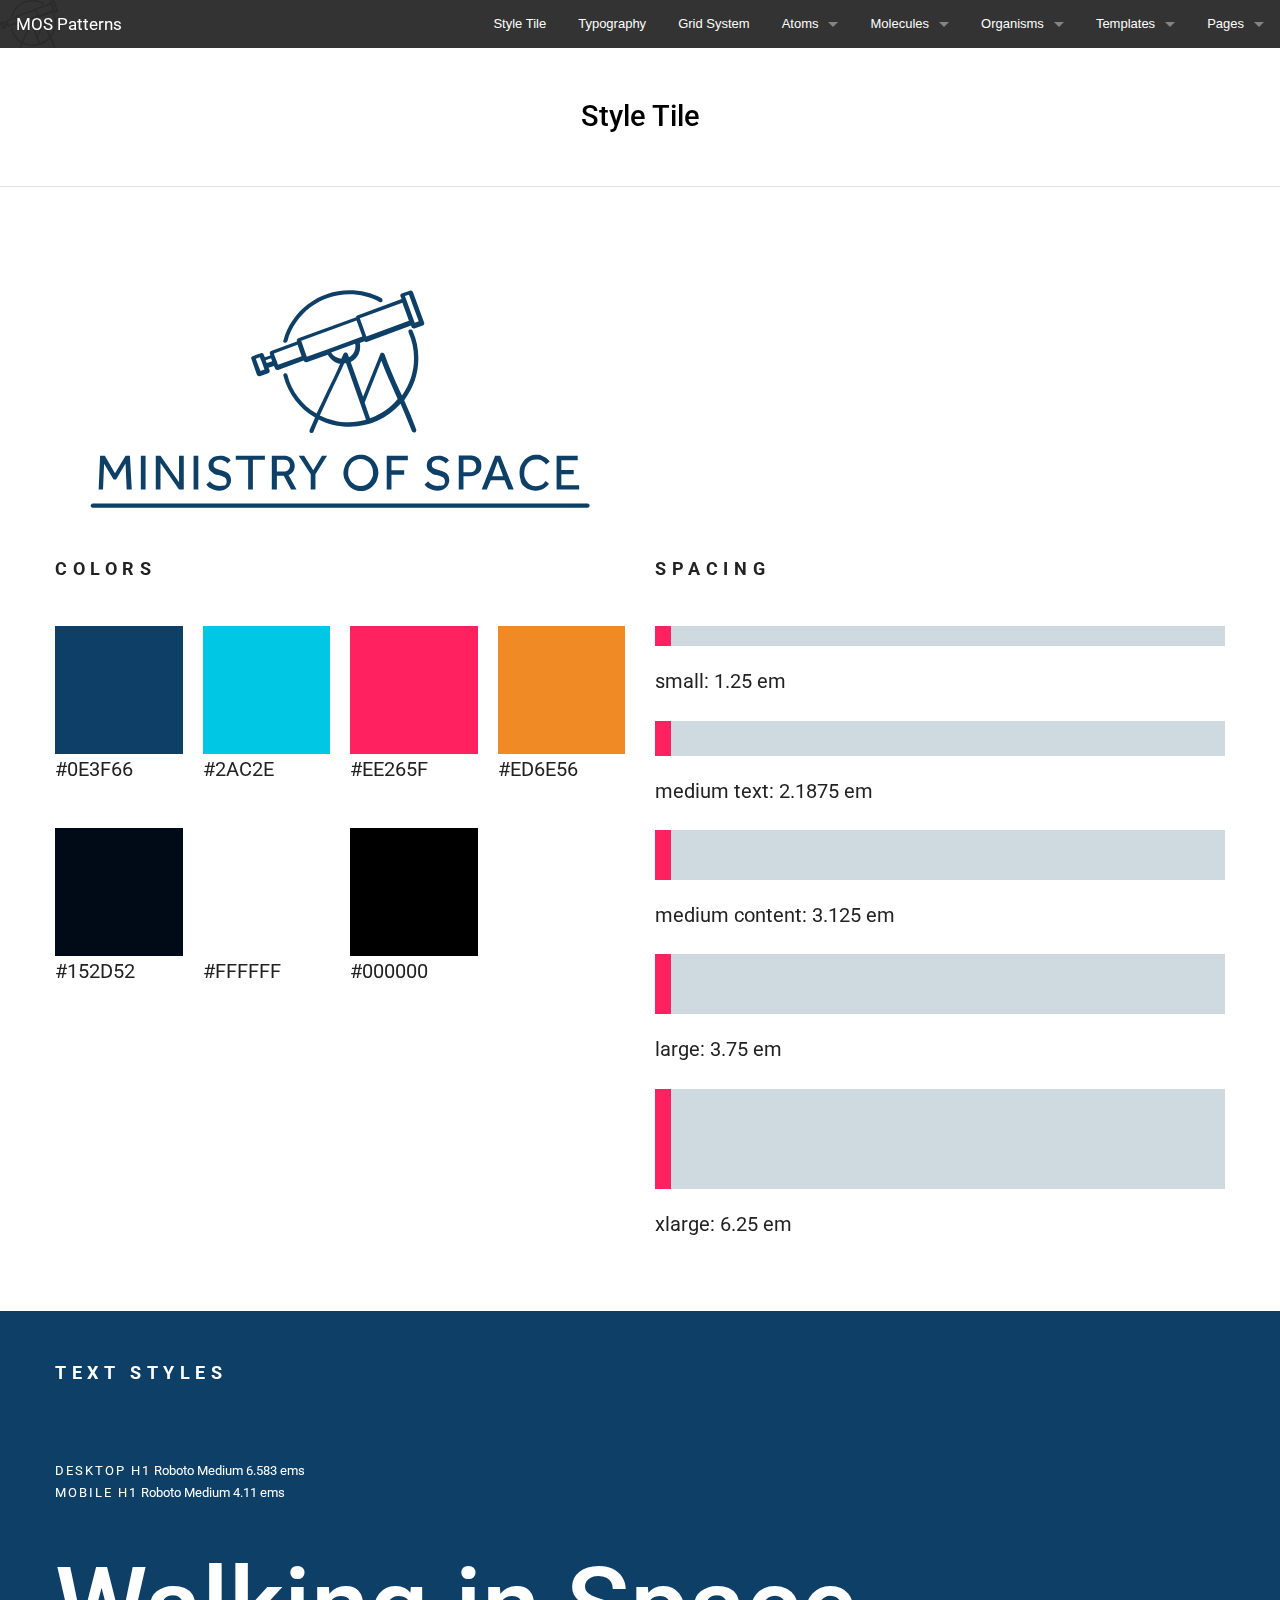
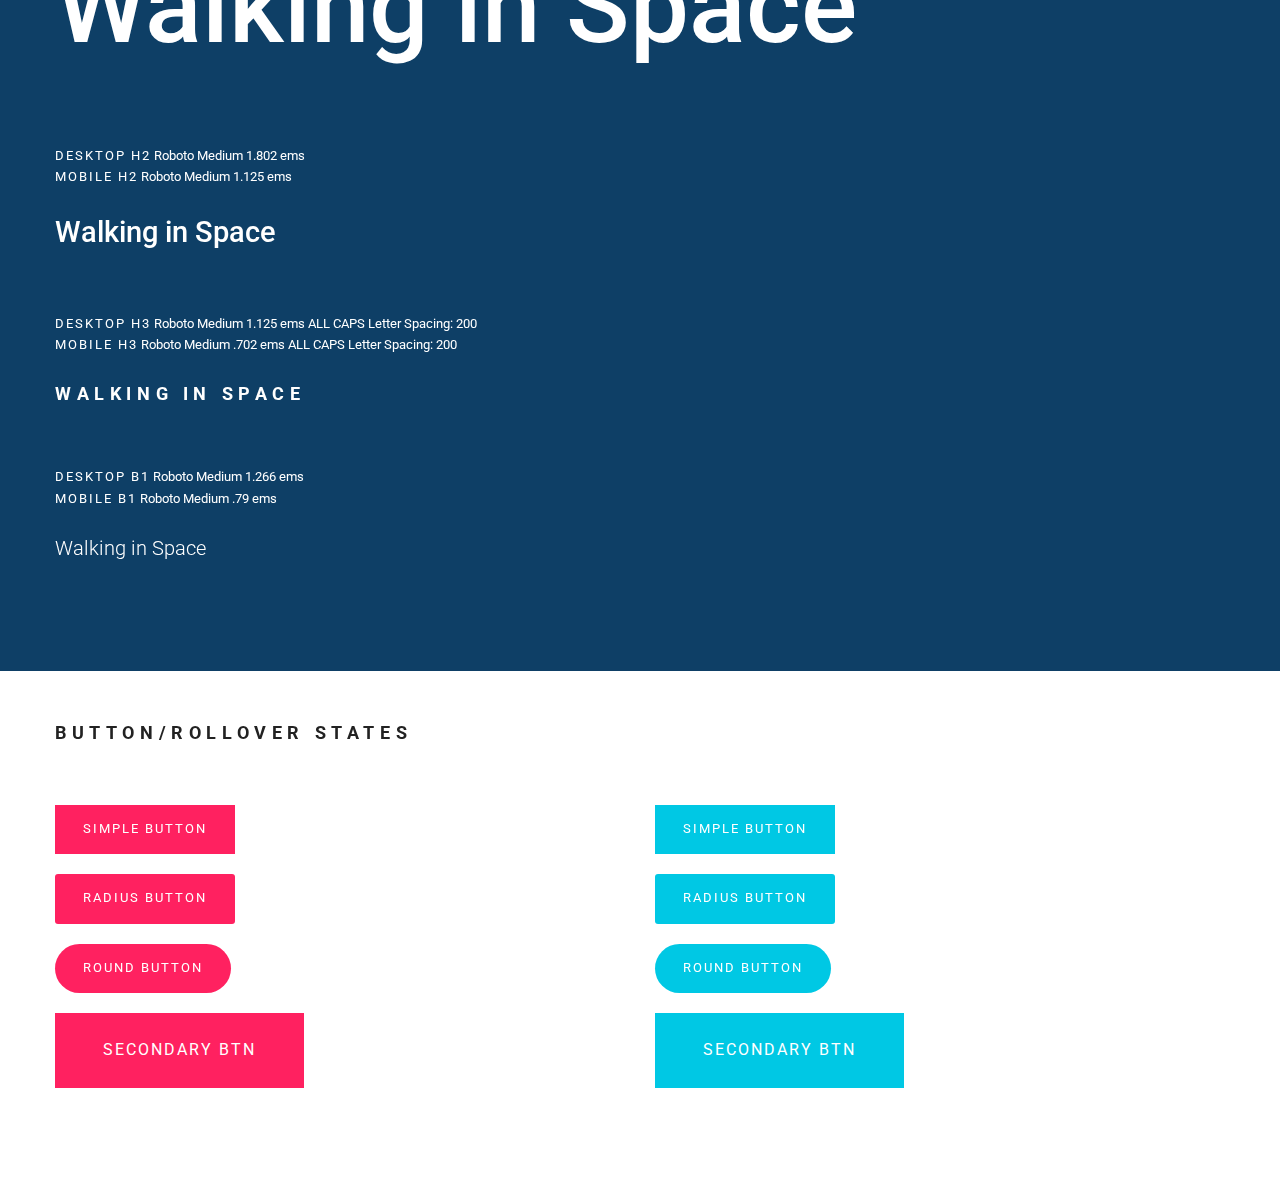
==== commit 9344da8d: "Updating local files" ====
--- a/index.html
+++ b/index.html
@@ -1,34 +1,66 @@
 <!doctype html>
 <html class="no-js" lang="en">
-	<head>
-		<meta charset="utf-8" />
-		<meta name="viewport" content="width=device-width, initial-scale=1.0" />
-		<title>Ministry of Space</title>
+  <head>
+    <meta charset="utf-8" />
+    <meta name="viewport" content="width=device-width, initial-scale=1.0" />
+    <title>Ministry of Space</title>
       <link href="assets/css/app.min.css" rel="stylesheet" type="text/css" media="all"/>
-  		<script src="bower_components/foundation/js/vendor/modernizr.js"></script>
-	</head>
-	<body>
+      <script src="bower_components/foundation/js/vendor/modernizr.js"></script>
+  </head>
+  <body>
     <div class="off-canvas-wrap" data-offcanvas>
       <div class="inner-wrap">
       <nav class="tab-bar hide-for-large-up">
-  <section class="left-small">
-    <a class="left-off-canvas-toggle menu-icon" href="#"><span></span></a>
+  <section class="right-small">
+    <a class="right-off-canvas-toggle menu-icon" href="#"><span></span></a>
   </section>
 
   <section class="middle tab-bar-section">
-    <h1 class="title">Ministry of Space</h1>
+    <h1 class="title">MOS: Patterns</h1>
   </section>
 </nav>
 
-<aside class="left-off-canvas-menu">
+<aside class="right-off-canvas-menu">
   <ul class="off-canvas-list">
-    <li><a href="#">About</a></li>
-    <li><a href="#">Support</a></li>
-    <li><a href="#">Visit</a></li>
-    <li><a href="#">Exhibitions</a></li>
-    <li><a href="#">News</a></li>
-    <li><a href="#">Educate</a></li>
-    <li><a href="#">Resources</a></li>
+    <li><a href="index.html">Style Tile</a></li>
+<li><a href="type.html">Typography</a></li>
+<li><a href="grid.html">Grid System</a></li>
+<li class="has-dropdown"><a href="atoms.html">Atoms</a>
+  <ul class="dropdown">
+    <li><a href="color.html">Colors</a></li>
+    <li><a href="forms.html">Forms</a></li>
+    <li><a href="buttons.html">Buttons</a></li>
+    <li><a href="utilities.html">Utilities</a></li>
+  </ul>
+</li>
+<li class="has-dropdown"><a href="molecules.html">Molecules</a>
+  <ul class="dropdown">
+    <li><a href="hero.html">Hero</a></li>
+    <li><a href="blocks.html">Blocks</a></li>
+  </ul>
+</li>
+<li class="has-dropdown"><a href="organisms.html">Organisms</a>
+  <ul class="dropdown">
+    <li><a href="navigation.html">Navigation</a></li>
+    <li><a href="aside.html">Aside</a></li>
+    <li><a href="footer.html">Footer</a></li>
+  </ul>
+</li>
+<li class="has-dropdown"><a href="templates.html">Templates</a>
+  <ul class="dropdown">
+    <li><a href="about-wire.html">Single Page</a></li>
+    <li><a href="exhibit-wire.html">Single Article</a></li>
+    
+    <li><a href="home-wire.html">Full Page Grid</a></li>
+  </ul>
+</li>
+<li class="has-dropdown"><a href="pages.html">Pages</a>
+  <ul class="dropdown">
+    <li><a href="home-wire.html">Homepage</a></li>
+    <li><a href="about-wire.html">About</a></li>
+    <li><a href="exhibit-wire.html">Exhibit</a></li>
+  </ul>
+</li>
   </ul>
 </aside>
 
@@ -36,140 +68,181 @@
   
   <ul class="title-area">
     <li class="name">
-      <h1><a href="#">Ministry of Space</a></h1>
+      <h1><a href="#">MOS Patterns</a></h1>
     </li>
   </ul>
 
   <section class="top-bar-section">
     <!-- Right Nav Section -->
-    <ul class="main-nav right">
-      <li><a href="#">About</a></li>
-    <li><a href="#">Support</a></li>
-    <li><a href="#">Visit</a></li>
-    <li><a href="#">Exhibitions</a></li>
-    <li><a href="#">News</a></li>
-    <li><a href="#">Educate</a></li>
-    <li><a href="#">Resources</a></li>
+    <ul class="right">
+      <li><a href="index.html">Style Tile</a></li>
+<li><a href="type.html">Typography</a></li>
+<li><a href="grid.html">Grid System</a></li>
+<li class="has-dropdown"><a href="atoms.html">Atoms</a>
+  <ul class="dropdown">
+    <li><a href="color.html">Colors</a></li>
+    <li><a href="forms.html">Forms</a></li>
+    <li><a href="buttons.html">Buttons</a></li>
+    <li><a href="utilities.html">Utilities</a></li>
+  </ul>
+</li>
+<li class="has-dropdown"><a href="molecules.html">Molecules</a>
+  <ul class="dropdown">
+    <li><a href="hero.html">Hero</a></li>
+    <li><a href="blocks.html">Blocks</a></li>
+  </ul>
+</li>
+<li class="has-dropdown"><a href="organisms.html">Organisms</a>
+  <ul class="dropdown">
+    <li><a href="navigation.html">Navigation</a></li>
+    <li><a href="aside.html">Aside</a></li>
+    <li><a href="footer.html">Footer</a></li>
+  </ul>
+</li>
+<li class="has-dropdown"><a href="templates.html">Templates</a>
+  <ul class="dropdown">
+    <li><a href="about-wire.html">Single Page</a></li>
+    <li><a href="exhibit-wire.html">Single Article</a></li>
+    
+    <li><a href="home-wire.html">Full Page Grid</a></li>
+  </ul>
+</li>
+<li class="has-dropdown"><a href="pages.html">Pages</a>
+  <ul class="dropdown">
+    <li><a href="home-wire.html">Homepage</a></li>
+    <li><a href="about-wire.html">About</a></li>
+    <li><a href="exhibit-wire.html">Exhibit</a></li>
+  </ul>
+</li>
     </ul>
   </section>
 </nav>
-		   
-  <section class="slat">
-    <div class="row">
+       
+<section class="slat">
+  <div class="row">
+    <h2 class="text-center no-margin">Style Tile</h2>
+  </div>
+</section>
+
+<hr class="no-margin">
+
+<section class="slat">
+  <div class="row">
     <div class="large-6 columns">
-    <span class="logo">
-    <svg xmlns="http://www.w3.org/2000/svg" viewBox="0 0 156.7 86.2" enable-background="new 0 0 156.7 86.2"><path d="M63.1 29.6h.2c.3 0 .5-.2.6-.4 2.1-7.6 9.1-12.9 17-12.9 2.9 0 5.8.7 8.3 2.1.3.2.7 0 .8-.2s0-.7-.2-.8c-2.7-1.5-5.8-2.2-8.9-2.2-8.4 0-15.9 5.7-18.1 13.8-.2.1 0 .5.3.6zM55.5 38.4c.1.2.3.4.6.4h.2l2.3-.8c.3-.1.5-.5.4-.8l-.3-.7 1.5-.5.3.7c.1.2.3.4.6.4h.2l7.1-2.6v.1c.1.1.2.3.3.3l.3.1h.2l5.8-2.1c.7 1.3 2 2.3 3.4 2.5-1.1 2.6-2.4 5.2-3.7 7.8-.9 2-1.9 4-2.8 5.9-3.9-2.3-6.9-6.1-8-10.7-.1-.3-.4-.5-.7-.4-.3.1-.5.4-.4.7 1.3 5 4.5 9.1 8.7 11.5-.5 1.2-1 2.3-1.5 3.4-.1.3 0 .7.3.8h.2c.2 0 .5-.1.6-.4.4-1.1.9-2.2 1.4-3.3 2.6 1.3 5.4 2 8.5 2 5.6 0 10.5-2.4 14-6.3 1.1 2.6 2.2 5.1 3.1 7.5.1.2.3.4.6.4h.2c.3-.1.5-.5.4-.8-.9-2.6-2.1-5.4-3.3-8.1 2.5-3.2 3.9-7.2 3.9-11.5 0-2.6-.5-5.2-1.6-7.6-.1-.3-.5-.4-.8-.3-.3.1-.4.5-.3.8 1 2.2 1.5 4.6 1.5 7.1 0 3.8-1.2 7.3-3.3 10.2l-.5-1c-1.6-3.5-3.2-7.1-4.3-10.3-.1-.2-.3-.4-.6-.4s-.5.1-.6.4l-4.7 11.7-3.4-9.6c1-.5 1.7-1.2 2.2-2.2.4-1 .5-2 .3-3l1.3-.5c.1.1.2.2.4.2h.2l12.2-4.5.1.4c.1.1.2.3.3.3l.3.1h.2l2.3-.8c.3-.1.5-.5.4-.8l-3.1-8.4c-.1-.3-.5-.5-.8-.4l-2.3.8c-.1.1-.3.2-.3.3-.1.1-.1.3 0 .5l.3.7-12.2 4.5c-.1.1-.3.2-.3.3v.2l-15.9 5.8c-.3.1-.5.5-.4.8v.1l-7.1 2.6c-.1.1-.3.2-.3.3-.1.1-.1.3 0 .5l.1.4-1.5.5-.3-.7c-.1-.3-.5-.5-.8-.4l-2.3.8c-.1.1-.3.2-.3.3-.1.1-.1.3 0 .5l1.5 4.3zm29.7 7.5l4.5-11.3c1.1 2.9 2.5 6 3.8 8.9l.7 1.6c-2 2.4-4.6 4.2-7.6 5.3l-1.5-4.4c.1 0 .1 0 .1-.1zm.3 4.9c-1.5.4-3.1.7-4.7.7-2.8 0-5.5-.7-8-1.9l2.8-6c1.3-2.8 2.7-5.6 3.9-8.3.2 0 .3 0 .5-.1l5.5 15.6zm-3.2-18.8c-.3.7-.8 1.2-1.5 1.6l-.3-.9c-.1-.2-.3-.4-.6-.4-.2 0-.5.1-.6.4l-.6 1.3c-1.1-.1-2.2-.7-2.8-1.7l6.6-2.4c.2.7.1 1.5-.2 2.1zm15-15.6l2.7 7.3-1.1.4-2.7-7.3 1.1-.4zm-1.8 2.2l1.8 5-11.7 4.3-1.8-5 11.7-4.3zm-12.6 4.9l1.6 4.4-1.7.6-7.8 2.9-5.8 2.1v-.1l-1.3-3.7-.2-.6 15.2-5.6zm-16.2 6.7l.7 2 .4 1.1-6.5 2.4-.3-.9-.7-1.8-.1-.4 6.5-2.4zm-7.3 3.7l.3.8-1.5.5-.3-.8 1.5-.5zm-3.1-.3l.3.7.1.2.9 2.5-1.1.4-1.3-3.4 1.1-.4zM13.5 62.9l2.6 4.3h.7l2.6-4.4.3 7.2h1.4l-.5-9.3h-1.2l-2.9 4.8-2.8-4.8h-1.3l-.4 9.3h1.2zM23.6 60.7h1.3v9.3h-1.3zM29 62.7l5.1 7.3h1.3v-9.3h-1.3v7.3l-5.1-7.3h-1.3v9.3h1.3zM38.1 60.7h1.3v9.3h-1.3zM45.1 69c-.3 0-.6 0-.8-.1-.3-.1-.5-.2-.7-.3s-.4-.3-.6-.4c-.2-.2-.3-.3-.4-.5l-1 .9c.1.2.3.4.5.6.2.2.5.4.8.5.3.2.6.3 1 .4.4.1.8.2 1.2.2.5 0 .9-.1 1.3-.2s.7-.3 1-.6c.3-.2.5-.5.7-.9s.3-.7.3-1.1c0-.5-.1-.9-.2-1.2-.2-.3-.4-.6-.6-.8-.3-.2-.6-.4-.9-.5l-1-.3c-.4-.1-.7-.2-.9-.3-.3-.1-.5-.2-.7-.3-.2-.1-.3-.3-.4-.4-.1-.2-.1-.4-.1-.6 0-.2 0-.3.1-.5s.2-.3.3-.4.3-.2.5-.3c.2-.1.5-.1.8-.1.3 0 .6 0 .8.1l.6.3c.2.1.3.2.4.3l.3.3.9-.8c-.1-.1-.2-.2-.3-.4-.1-.1-.3-.3-.6-.4-.2-.1-.5-.3-.8-.4-.3-.1-.7-.1-1.2-.1s-1 .1-1.4.2-.7.3-1 .6c-.3.2-.5.5-.6.8-.1.3-.2.6-.2 1s.1.7.2 1c.1.3.3.6.6.8.2.2.5.4.8.6s.7.3 1.1.3c.7.2 1.3.4 1.7.6.4.3.6.6.6 1.2 0 .5-.2.9-.5 1.1-.5 0-1 .1-1.6.1zM53.1 70h1.3v-8.2h3.3v-1.1h-8v1.1h3.4zM65.5 65c.3-.5.4-1 .4-1.6 0-.3-.1-.7-.2-1-.1-.3-.3-.6-.6-.9-.3-.3-.6-.5-1-.6-.4-.2-.9-.2-1.5-.2h-3v9.3h1.4v-3.8h1.9l2 3.8h1.5l-2.2-4c.6-.2 1-.6 1.3-1zm-1.4-.4c-.3.3-.7.4-1.3.4h-1.8v-3.2h1.8c.6 0 1 .1 1.3.4s.5.7.5 1.2-.2.9-.5 1.2zM71.6 70v-4.2l3.2-5.1h-1.4l-2.4 4-2.5-4h-1.5l3.3 5.1v4.2zM86 60.8c-.6-.3-1.2-.4-1.9-.4s-1.3.1-1.9.4c-.6.3-1.1.6-1.5 1.1s-.8 1-1 1.6-.4 1.2-.4 1.9.1 1.3.4 1.9.6 1.1 1 1.6.9.8 1.5 1.1c.6.3 1.2.4 1.9.4s1.3-.1 1.9-.4c.6-.3 1.1-.6 1.5-1.1.4-.4.8-1 1-1.6.2-.6.4-1.2.4-1.9s-.1-1.3-.4-1.9c-.2-.6-.6-1.1-1-1.6s-1-.8-1.5-1.1zm1.2 5.9c-.2.4-.4.8-.7 1.2-.3.3-.6.6-1.1.8-.4.2-.9.3-1.4.3-.5 0-1-.1-1.4-.3-.4-.2-.8-.5-1.1-.8-.3-.3-.5-.7-.7-1.2-.2-.4-.2-.9-.2-1.4 0-.5.1-1 .2-1.4.2-.4.4-.8.7-1.2.3-.3.6-.6 1.1-.8.4-.2.9-.3 1.4-.3.5 0 1 .1 1.4.3.4.2.8.5 1.1.8.3.3.5.7.7 1.2s.2.9.2 1.4c.1.5 0 1-.2 1.4zM97 61.9v-1.2h-5.8v9.3h1.3v-4.1h3.5v-1.2h-3.5v-2.8zM105.1 69c-.3 0-.6 0-.8-.1-.3-.1-.5-.2-.7-.3s-.4-.3-.6-.4c-.2-.2-.3-.3-.4-.5l-1 .9c.1.2.3.4.5.6.2.2.5.4.8.5.3.2.6.3 1 .4s.8.2 1.2.2c.5 0 .9-.1 1.3-.2s.7-.3 1-.6c.3-.2.5-.5.7-.9s.3-.7.3-1.1c0-.5-.1-.9-.2-1.2-.2-.3-.4-.6-.6-.8-.3-.2-.6-.4-.9-.5l-1-.3c-.4-.1-.7-.2-.9-.3-.3-.1-.5-.2-.7-.3-.2-.1-.3-.3-.4-.4-.1-.2-.1-.4-.1-.6 0-.2 0-.3.1-.5s.2-.3.3-.4.3-.2.5-.3c.2-.1.5-.1.8-.1s.6 0 .8.1l.6.3c.2.1.3.2.4.3l.3.3.9-.8c-.1-.1-.2-.2-.3-.4-.1-.1-.3-.3-.6-.4-.2-.1-.5-.3-.8-.4-.3-.1-.7-.1-1.2-.1s-1 .1-1.4.2-.7.3-1 .6c-.3.2-.5.5-.6.8-.1.3-.2.6-.2 1s.1.7.2 1c.1.3.3.6.6.8.2.2.5.4.8.6s.7.3 1.1.3c.7.2 1.3.4 1.7.6.4.3.6.6.6 1.2 0 .5-.2.9-.5 1.1-.5 0-.9.1-1.6.1zM112.3 66.3h1.7c.5 0 .9-.1 1.3-.2s.7-.3 1-.5c.3-.2.5-.5.7-.9.2-.4.2-.8.2-1.2 0-.3 0-.6-.1-1-.1-.3-.3-.6-.5-.9-.2-.3-.6-.5-1-.7-.4-.2-.9-.3-1.6-.3h-3v9.4h1.3v-3.7zm0-4.5h1.7c.6 0 1 .2 1.3.5.3.3.5.7.5 1.3 0 .5-.2.9-.5 1.2-.3.3-.8.4-1.3.4h-1.7v-3.4zM119.8 67.4h3.8l1 2.6h1.5l-3.7-9.3h-1.4l-3.7 9.3h1.4l1.1-2.6zm1.9-5.2l1.5 4.1h-3l1.5-4.1zM128.7 68.9c.4.4.9.8 1.5 1 .6.2 1.2.4 1.9.4.5 0 .9-.1 1.3-.2s.8-.3 1.1-.5.6-.4.8-.6.4-.4.5-.6l-.9-.8c-.1.1-.2.2-.3.4-.1.2-.3.3-.5.5-.2.1-.5.3-.8.4-.3.1-.7.2-1.1.2-.5 0-.9-.1-1.3-.3-.4-.2-.7-.4-1-.8-.3-.3-.5-.7-.7-1.2-.2-.4-.2-.9-.2-1.4s.1-1 .2-1.4c.1-.4.4-.8.7-1.2.3-.3.6-.6 1-.8.4-.2.9-.3 1.4-.3.4 0 .7 0 1 .1.3.1.5.2.7.3s.4.3.6.5c.2.2.3.3.4.5l1-.8c-.1-.2-.3-.4-.5-.6s-.5-.4-.8-.6c-.3-.2-.6-.3-1-.5s-.8-.2-1.3-.2c-.7 0-1.3.1-1.9.4-.6.3-1.1.6-1.5 1.1s-.7 1-1 1.6c-.2.6-.3 1.2-.3 1.9s.1 1.3.3 1.9c0 .6.3 1.1.7 1.6zM144.1 68.8h-4.9v-3h3.4v-1.2h-3.4v-2.7h4.5v-1.2h-5.8v9.3h6.2zM146.4 73.8h-136c-.3 0-.6.3-.6.6s.2.6.6.6h136c.3 0 .6-.3.6-.6s-.3-.6-.6-.6z"/></svg>
-    </span>
+      <span class="logo">
+        <svg xmlns="http://www.w3.org/2000/svg" viewBox="0 0 156.7 86.2" enable-background="new 0 0 156.7 86.2"><path d="M63.1 29.6h.2c.3 0 .5-.2.6-.4 2.1-7.6 9.1-12.9 17-12.9 2.9 0 5.8.7 8.3 2.1.3.2.7 0 .8-.2s0-.7-.2-.8c-2.7-1.5-5.8-2.2-8.9-2.2-8.4 0-15.9 5.7-18.1 13.8-.2.1 0 .5.3.6zM55.5 38.4c.1.2.3.4.6.4h.2l2.3-.8c.3-.1.5-.5.4-.8l-.3-.7 1.5-.5.3.7c.1.2.3.4.6.4h.2l7.1-2.6v.1c.1.1.2.3.3.3l.3.1h.2l5.8-2.1c.7 1.3 2 2.3 3.4 2.5-1.1 2.6-2.4 5.2-3.7 7.8-.9 2-1.9 4-2.8 5.9-3.9-2.3-6.9-6.1-8-10.7-.1-.3-.4-.5-.7-.4-.3.1-.5.4-.4.7 1.3 5 4.5 9.1 8.7 11.5-.5 1.2-1 2.3-1.5 3.4-.1.3 0 .7.3.8h.2c.2 0 .5-.1.6-.4.4-1.1.9-2.2 1.4-3.3 2.6 1.3 5.4 2 8.5 2 5.6 0 10.5-2.4 14-6.3 1.1 2.6 2.2 5.1 3.1 7.5.1.2.3.4.6.4h.2c.3-.1.5-.5.4-.8-.9-2.6-2.1-5.4-3.3-8.1 2.5-3.2 3.9-7.2 3.9-11.5 0-2.6-.5-5.2-1.6-7.6-.1-.3-.5-.4-.8-.3-.3.1-.4.5-.3.8 1 2.2 1.5 4.6 1.5 7.1 0 3.8-1.2 7.3-3.3 10.2l-.5-1c-1.6-3.5-3.2-7.1-4.3-10.3-.1-.2-.3-.4-.6-.4s-.5.1-.6.4l-4.7 11.7-3.4-9.6c1-.5 1.7-1.2 2.2-2.2.4-1 .5-2 .3-3l1.3-.5c.1.1.2.2.4.2h.2l12.2-4.5.1.4c.1.1.2.3.3.3l.3.1h.2l2.3-.8c.3-.1.5-.5.4-.8l-3.1-8.4c-.1-.3-.5-.5-.8-.4l-2.3.8c-.1.1-.3.2-.3.3-.1.1-.1.3 0 .5l.3.7-12.2 4.5c-.1.1-.3.2-.3.3v.2l-15.9 5.8c-.3.1-.5.5-.4.8v.1l-7.1 2.6c-.1.1-.3.2-.3.3-.1.1-.1.3 0 .5l.1.4-1.5.5-.3-.7c-.1-.3-.5-.5-.8-.4l-2.3.8c-.1.1-.3.2-.3.3-.1.1-.1.3 0 .5l1.5 4.3zm29.7 7.5l4.5-11.3c1.1 2.9 2.5 6 3.8 8.9l.7 1.6c-2 2.4-4.6 4.2-7.6 5.3l-1.5-4.4c.1 0 .1 0 .1-.1zm.3 4.9c-1.5.4-3.1.7-4.7.7-2.8 0-5.5-.7-8-1.9l2.8-6c1.3-2.8 2.7-5.6 3.9-8.3.2 0 .3 0 .5-.1l5.5 15.6zm-3.2-18.8c-.3.7-.8 1.2-1.5 1.6l-.3-.9c-.1-.2-.3-.4-.6-.4-.2 0-.5.1-.6.4l-.6 1.3c-1.1-.1-2.2-.7-2.8-1.7l6.6-2.4c.2.7.1 1.5-.2 2.1zm15-15.6l2.7 7.3-1.1.4-2.7-7.3 1.1-.4zm-1.8 2.2l1.8 5-11.7 4.3-1.8-5 11.7-4.3zm-12.6 4.9l1.6 4.4-1.7.6-7.8 2.9-5.8 2.1v-.1l-1.3-3.7-.2-.6 15.2-5.6zm-16.2 6.7l.7 2 .4 1.1-6.5 2.4-.3-.9-.7-1.8-.1-.4 6.5-2.4zm-7.3 3.7l.3.8-1.5.5-.3-.8 1.5-.5zm-3.1-.3l.3.7.1.2.9 2.5-1.1.4-1.3-3.4 1.1-.4zM13.5 62.9l2.6 4.3h.7l2.6-4.4.3 7.2h1.4l-.5-9.3h-1.2l-2.9 4.8-2.8-4.8h-1.3l-.4 9.3h1.2zM23.6 60.7h1.3v9.3h-1.3zM29 62.7l5.1 7.3h1.3v-9.3h-1.3v7.3l-5.1-7.3h-1.3v9.3h1.3zM38.1 60.7h1.3v9.3h-1.3zM45.1 69c-.3 0-.6 0-.8-.1-.3-.1-.5-.2-.7-.3s-.4-.3-.6-.4c-.2-.2-.3-.3-.4-.5l-1 .9c.1.2.3.4.5.6.2.2.5.4.8.5.3.2.6.3 1 .4.4.1.8.2 1.2.2.5 0 .9-.1 1.3-.2s.7-.3 1-.6c.3-.2.5-.5.7-.9s.3-.7.3-1.1c0-.5-.1-.9-.2-1.2-.2-.3-.4-.6-.6-.8-.3-.2-.6-.4-.9-.5l-1-.3c-.4-.1-.7-.2-.9-.3-.3-.1-.5-.2-.7-.3-.2-.1-.3-.3-.4-.4-.1-.2-.1-.4-.1-.6 0-.2 0-.3.1-.5s.2-.3.3-.4.3-.2.5-.3c.2-.1.5-.1.8-.1.3 0 .6 0 .8.1l.6.3c.2.1.3.2.4.3l.3.3.9-.8c-.1-.1-.2-.2-.3-.4-.1-.1-.3-.3-.6-.4-.2-.1-.5-.3-.8-.4-.3-.1-.7-.1-1.2-.1s-1 .1-1.4.2-.7.3-1 .6c-.3.2-.5.5-.6.8-.1.3-.2.6-.2 1s.1.7.2 1c.1.3.3.6.6.8.2.2.5.4.8.6s.7.3 1.1.3c.7.2 1.3.4 1.7.6.4.3.6.6.6 1.2 0 .5-.2.9-.5 1.1-.5 0-1 .1-1.6.1zM53.1 70h1.3v-8.2h3.3v-1.1h-8v1.1h3.4zM65.5 65c.3-.5.4-1 .4-1.6 0-.3-.1-.7-.2-1-.1-.3-.3-.6-.6-.9-.3-.3-.6-.5-1-.6-.4-.2-.9-.2-1.5-.2h-3v9.3h1.4v-3.8h1.9l2 3.8h1.5l-2.2-4c.6-.2 1-.6 1.3-1zm-1.4-.4c-.3.3-.7.4-1.3.4h-1.8v-3.2h1.8c.6 0 1 .1 1.3.4s.5.7.5 1.2-.2.9-.5 1.2zM71.6 70v-4.2l3.2-5.1h-1.4l-2.4 4-2.5-4h-1.5l3.3 5.1v4.2zM86 60.8c-.6-.3-1.2-.4-1.9-.4s-1.3.1-1.9.4c-.6.3-1.1.6-1.5 1.1s-.8 1-1 1.6-.4 1.2-.4 1.9.1 1.3.4 1.9.6 1.1 1 1.6.9.8 1.5 1.1c.6.3 1.2.4 1.9.4s1.3-.1 1.9-.4c.6-.3 1.1-.6 1.5-1.1.4-.4.8-1 1-1.6.2-.6.4-1.2.4-1.9s-.1-1.3-.4-1.9c-.2-.6-.6-1.1-1-1.6s-1-.8-1.5-1.1zm1.2 5.9c-.2.4-.4.8-.7 1.2-.3.3-.6.6-1.1.8-.4.2-.9.3-1.4.3-.5 0-1-.1-1.4-.3-.4-.2-.8-.5-1.1-.8-.3-.3-.5-.7-.7-1.2-.2-.4-.2-.9-.2-1.4 0-.5.1-1 .2-1.4.2-.4.4-.8.7-1.2.3-.3.6-.6 1.1-.8.4-.2.9-.3 1.4-.3.5 0 1 .1 1.4.3.4.2.8.5 1.1.8.3.3.5.7.7 1.2s.2.9.2 1.4c.1.5 0 1-.2 1.4zM97 61.9v-1.2h-5.8v9.3h1.3v-4.1h3.5v-1.2h-3.5v-2.8zM105.1 69c-.3 0-.6 0-.8-.1-.3-.1-.5-.2-.7-.3s-.4-.3-.6-.4c-.2-.2-.3-.3-.4-.5l-1 .9c.1.2.3.4.5.6.2.2.5.4.8.5.3.2.6.3 1 .4s.8.2 1.2.2c.5 0 .9-.1 1.3-.2s.7-.3 1-.6c.3-.2.5-.5.7-.9s.3-.7.3-1.1c0-.5-.1-.9-.2-1.2-.2-.3-.4-.6-.6-.8-.3-.2-.6-.4-.9-.5l-1-.3c-.4-.1-.7-.2-.9-.3-.3-.1-.5-.2-.7-.3-.2-.1-.3-.3-.4-.4-.1-.2-.1-.4-.1-.6 0-.2 0-.3.1-.5s.2-.3.3-.4.3-.2.5-.3c.2-.1.5-.1.8-.1s.6 0 .8.1l.6.3c.2.1.3.2.4.3l.3.3.9-.8c-.1-.1-.2-.2-.3-.4-.1-.1-.3-.3-.6-.4-.2-.1-.5-.3-.8-.4-.3-.1-.7-.1-1.2-.1s-1 .1-1.4.2-.7.3-1 .6c-.3.2-.5.5-.6.8-.1.3-.2.6-.2 1s.1.7.2 1c.1.3.3.6.6.8.2.2.5.4.8.6s.7.3 1.1.3c.7.2 1.3.4 1.7.6.4.3.6.6.6 1.2 0 .5-.2.9-.5 1.1-.5 0-.9.1-1.6.1zM112.3 66.3h1.7c.5 0 .9-.1 1.3-.2s.7-.3 1-.5c.3-.2.5-.5.7-.9.2-.4.2-.8.2-1.2 0-.3 0-.6-.1-1-.1-.3-.3-.6-.5-.9-.2-.3-.6-.5-1-.7-.4-.2-.9-.3-1.6-.3h-3v9.4h1.3v-3.7zm0-4.5h1.7c.6 0 1 .2 1.3.5.3.3.5.7.5 1.3 0 .5-.2.9-.5 1.2-.3.3-.8.4-1.3.4h-1.7v-3.4zM119.8 67.4h3.8l1 2.6h1.5l-3.7-9.3h-1.4l-3.7 9.3h1.4l1.1-2.6zm1.9-5.2l1.5 4.1h-3l1.5-4.1zM128.7 68.9c.4.4.9.8 1.5 1 .6.2 1.2.4 1.9.4.5 0 .9-.1 1.3-.2s.8-.3 1.1-.5.6-.4.8-.6.4-.4.5-.6l-.9-.8c-.1.1-.2.2-.3.4-.1.2-.3.3-.5.5-.2.1-.5.3-.8.4-.3.1-.7.2-1.1.2-.5 0-.9-.1-1.3-.3-.4-.2-.7-.4-1-.8-.3-.3-.5-.7-.7-1.2-.2-.4-.2-.9-.2-1.4s.1-1 .2-1.4c.1-.4.4-.8.7-1.2.3-.3.6-.6 1-.8.4-.2.9-.3 1.4-.3.4 0 .7 0 1 .1.3.1.5.2.7.3s.4.3.6.5c.2.2.3.3.4.5l1-.8c-.1-.2-.3-.4-.5-.6s-.5-.4-.8-.6c-.3-.2-.6-.3-1-.5s-.8-.2-1.3-.2c-.7 0-1.3.1-1.9.4-.6.3-1.1.6-1.5 1.1s-.7 1-1 1.6c-.2.6-.3 1.2-.3 1.9s.1 1.3.3 1.9c0 .6.3 1.1.7 1.6zM144.1 68.8h-4.9v-3h3.4v-1.2h-3.4v-2.7h4.5v-1.2h-5.8v9.3h6.2zM146.4 73.8h-136c-.3 0-.6.3-.6.6s.2.6.6.6h136c.3 0 .6-.3.6-.6s-.3-.6-.6-.6z"/></svg>
+      </span>
     </div>
+  </div>
+
+  <div class="row">
+    <div class="large-6 columns">
+      <h3 class="t-spaced padd-down-1">Colors</h3>
+      <ul class="small-block-grid-4">
+        <li>
+          <div class="pattern-swatch bg-darken">
+            <span></span>
+          </div>
+          <p>#0E3F66</p>
+        </li>
+        <li>
+          <div class="pattern-swatch bg-secondary">
+            <span></span>
+          </div>
+          <p>#2AC2E</p>
+        </li>
+        <li>
+          <div class="pattern-swatch bg-primary">
+            <span></span>
+          </div>
+          <p>#EE265F</p>
+        </li>
+        <li>
+          <div class="pattern-swatch bg-warning">
+            <span></span>
+          </div>
+          <p>#ED6E56</p>
+        </li>
+        <li>
+          <div class="pattern-swatch bg-deep">
+            <span></span>
+          </div>
+          <p>#152D52</p>
+        </li>
+        <li>
+          <div class="pattern-swatch bg-white">
+            <span></span>
+          </div>
+          <p>#FFFFFF</p>
+        </li>
+        <li>
+          <div class="pattern-swatch bg-black">
+            <span></span>
+          </div>
+          <p>#000000</p>
+        </li>
+      </ul>
+  </div>
+
+  <div class="large-6 columns">
+    <h3 class="t-spaced padd-down-1">Spacing</h3>
+    <ul>
+    <li><span class="spacer"><span class="padd-up-1"></span></span>
+    <p>small: 1.25 em</p></li>
+    <li><span class="spacer"><span class="padd-up-2"></span></span>
+    <p>medium text: 2.1875 em</p></li>
+    <li><span class="spacer"><span class="padd-up-3"></span></span>
+    <p>medium content: 3.125 em</p></li>
+    <li><span class="spacer"><span class="padd-up-4"></span></span>
+    <p>large: 3.75 em</p></li>
+    <li><span class="spacer"><span class="padd-up-5"></span></span>
+    <p>xlarge: 6.25 em</p></li>
+    </ul>
+  </div>
+</div>
+</section>
+
+<section class="slat bg-darken">
+
+  <div class="row padd-down-3">
+    <div class="large-12 columns">
+      <h3 class="t-spaced">Text Styles</h3>
     </div>
-
-    <div class="row">
-    <div class="large-6 columns">
-        <h3 class="t-spaced padd-down-1">Colors</h3>
-        <ul class="small-block-grid-4">
-          <li>
-            <div class="pattern-swatch bg-darken">
-              <span></span>
-            </div>
-            <p>#0E3F66</p>
-          </li>
-          <li>
-            <div class="pattern-swatch bg-secondary">
-              <span></span>
-            </div>
-            <p>#2AC2E</p>
-          </li>
-          <li>
-            <div class="pattern-swatch bg-primary">
-              <span></span>
-            </div>
-            <p>#EE265F</p>
-          </li>
-          <li>
-            <div class="pattern-swatch bg-warning">
-              <span></span>
-            </div>
-            <p>#ED6E56</p>
-          </li>
-          <li>
-            <div class="pattern-swatch bg-deep">
-              <span></span>
-            </div>
-            <p>#152D52</p>
-          </li>
-          <li>
-            <div class="pattern-swatch bg-white">
-              <span></span>
-            </div>
-            <p>#FFFFFF</p>
-          </li>
-          <li>
-            <div class="pattern-swatch bg-black">
-              <span></span>
-            </div>
-            <p>#000000</p>
-          </li>
-        </ul>
-    </div>
-
-    <div class="large-6 columns">
-      <h3 class="t-spaced padd-down-1">Spacing</h3>
-      <ul>
-      <li><span class="spacer"><span class="padd-up-1"></span></span>
-      <p>small: 1.25 em</p></li>
-      <li><span class="spacer"><span class="padd-up-2"></span></span>
-      <p>medium text: 2.1875 em</p></li>
-      <li><span class="spacer"><span class="padd-up-3"></span></span>
-      <p>medium content: 3.125 em</p></li>
-      <li><span class="spacer"><span class="padd-up-4"></span></span>
-      <p>large: 3.75 em</p></li>
-      <li><span class="spacer"><span class="padd-up-5"></span></span>
-      <p>xlarge: 6.25 em</p></li>
-      </ul>
-    </div>
-  </div>
-  </section>
-
-  <section class="slat bg-darken">
-    <div class="row padd-down-3">
-      <div class="large-12 columns">
-        <h3 class="t-spaced">Text Styles</h3>
-      </div>
-    </div>
-
-    <div class="row">
-      <div class="large-12 columns">
-        <header class="padd-down-2">
-          <p class="zeta no-margin"><span class="t-caps">Desktop H1</span> Roboto Medium 6.583 ems</p>
-          <p class="zeta"><span class="t-caps">Mobile H1</span> Roboto Medium 4.11 ems</p>
-          <h1>Walking in Space</h1>
-        </header>
-
-      </div>
-    </div>
-    <div class="row">
-      <div class="large-6 columns">
-        <header class="padd-down-2">
-          <p class="zeta no-margin"><span class="t-caps">Desktop H2</span> Roboto Medium 1.802 ems</p>
-          <p class="zeta"><span class="t-caps">Mobile H2</span> Roboto Medium 1.125 ems</p>
-          <h2>Walking in Space</h2>
-        </header>
-        <header class="padd-down-2">
-          <p class="zeta no-margin"><span class="t-caps">Desktop H3</span> Roboto Medium 1.125 ems ALL CAPS Letter Spacing: 200</p>
-          <p class="zeta"><span class="t-caps">Mobile H3</span> Roboto Medium .702 ems ALL CAPS Letter Spacing: 200</p>
-          <h3>Walking in Space</h3>
-        </header>
-        <header class="padd-down-2">
-          <p class="zeta no-margin"><span class="t-caps">Desktop B1</span> Roboto Medium 1.266 ems</p>
-          <p class="zeta"><span class="t-caps">Mobile  B1</span> Roboto Medium .79 ems</p>
-          <h4>Walking in Space</h4>
-        </header>
-      </div>
-      
-    </div>
-  </section>
-
-  <section class="slat">
+  </div>
+
+  <div class="row">
+  <div class="large-12 columns">
+    <header class="padd-down-2">
+      <p class="zeta no-margin"><span class="t-caps">Desktop H1</span> Roboto Medium 6.583 ems</p>
+      <p class="zeta"><span class="t-caps">Mobile H1</span> Roboto Medium 4.11 ems</p>
+      <h1>Walking in Space</h1>
+    </header>
+
+  </div>
+</div>
+<div class="row">
+  <div class="large-6 columns">
+    <header class="padd-down-2">
+      <p class="zeta no-margin"><span class="t-caps">Desktop H2</span> Roboto Medium 1.802 ems</p>
+      <p class="zeta"><span class="t-caps">Mobile H2</span> Roboto Medium 1.125 ems</p>
+      <h2>Walking in Space</h2>
+    </header>
+    <header class="padd-down-2">
+      <p class="zeta no-margin"><span class="t-caps">Desktop H3</span> Roboto Medium 1.125 ems ALL CAPS Letter Spacing: 200</p>
+      <p class="zeta"><span class="t-caps">Mobile H3</span> Roboto Medium .702 ems ALL CAPS Letter Spacing: 200</p>
+      <h3>Walking in Space</h3>
+    </header>
+    <header class="padd-down-2">
+      <p class="zeta no-margin"><span class="t-caps">Desktop B1</span> Roboto Medium 1.266 ems</p>
+      <p class="zeta"><span class="t-caps">Mobile  B1</span> Roboto Medium .79 ems</p>
+      <h4>Walking in Space</h4>
+    </header>
+  </div>
+</div>
+
+</section>
+
+<section class="slat">
   <div class="row">
     <div class="large-12 columns">
     <h3 class="t-spaced padd-down-2">Button/Rollover States</h3>
@@ -177,144 +250,40 @@
   </div>
 
   <div class="row">
-    <div class="large-6 columns">
-      <p>
-        <a href="#" class="small button">Simple Button</a><br/>
-        <a href="#" class="small radius button">Radius Button</a><br/>
-        <a href="#" class="small round button">Round Button</a><br/>
-        <a href="#" class="medium button">Secondary Btn</a>
-      </p>
-    </div>
-
-    <div class="large-6 columns">
-      <p>
-        <a href="#" class="secondary small button">Simple Button</a><br/>
-        <a href="#" class="secondary small radius button">Radius Button</a><br/>
-        <a href="#" class="secondary small round button">Round Button</a><br/>
-        <a href="#" class="secondary medium button">Secondary Btn</a>
-      </p>
-    </div>
-  </div>
-  </section>
-
-
-
-  <div class="row">
-    <div class="large-12 medium-12 columns">
-      <h5>Here&rsquo;s your basic grid:</h5>
-      <!-- Grid Example -->
-
-      <div class="row">
-        <div class="large-12 columns">
-          <div class="callout panel">
-            <p><strong>This is a twelve column section in a row.</strong> Each of these includes a div.panel element so you can see where the columns are - it's not required at all for the grid.</p>
-          </div>
-        </div>
-      </div>
-      <div class="row">
-        <div class="large-6 medium-6 columns">
-          <div class="callout panel">
-            <p>Six columns</p>
-          </div>
-        </div>
-        <div class="large-6 medium-6 columns">
-          <div class="callout panel">
-            <p>Six columns</p>
-          </div>
-        </div>
-      </div>
-      <div class="row">
-        <div class="large-4 medium-4 small-4 columns">
-          <div class="callout panel">
-            <p>Four columns</p>
-          </div>
-        </div>
-        <div class="large-4 medium-4 small-4 columns">
-          <div class="callout panel">
-            <p>Four columns</p>
-          </div>
-        </div>
-        <div class="large-4 medium-4 small-4 columns">
-          <div class="callout panel">
-            <p>Four columns</p>
-          </div>
-        </div>
-      </div>
-        
-      <hr />
-              
-      <h5>We bet you&rsquo;ll need a form somewhere:</h5>
-      <form>
-        <div class="row">
-          <div class="large-12 columns">
-            <label>Input Label</label>
-            <input type="text" placeholder="large-12.columns" />
-          </div>
-        </div>
-        <div class="row">
-          <div class="large-4 medium-4 columns">
-            <label>Input Label</label>
-            <input type="text" placeholder="large-4.columns" />
-          </div>
-          <div class="large-4 medium-4 columns">
-            <label>Input Label</label>
-            <input type="text" placeholder="large-4.columns" />
-          </div>
-          <div class="large-4 medium-4 columns">
-            <div class="row collapse">
-              <label>Input Label</label>
-              <div class="small-9 columns">
-                <input type="text" placeholder="small-9.columns" />
-              </div>
-              <div class="small-3 columns">
-                <span class="postfix">.com</span>
-              </div>
-            </div>
-          </div>
-        </div>
-        <div class="row">
-          <div class="large-12 columns">
-            <label>Select Box</label>
-            <select>
-              <option value="husker">Husker</option>
-              <option value="starbuck">Starbuck</option>
-              <option value="hotdog">Hot Dog</option>
-              <option value="apollo">Apollo</option>
-            </select>
-          </div>
-        </div>
-        <div class="row">
-          <div class="large-6 medium-12 columns">
-            <label>Choose Your Favorite</label>
-            <input type="radio" name="pokemon" value="Red" id="pokemonRed"><label for="pokemonRed">Radio 1</label>
-            <input type="radio" name="pokemon" value="Blue" id="pokemonBlue"><label for="pokemonBlue">Radio 2</label>
-          </div>
-          <div class="large-6 medium-6 columns">
-            <label>Check these out</label>
-            <input id="checkbox1" type="checkbox"><label for="checkbox1">Checkbox 1</label>
-            <input id="checkbox2" type="checkbox"><label for="checkbox2">Checkbox 2</label>
-          </div>
-        </div>
-        <div class="row">
-          <div class="large-12 columns">
-            <label>Textarea Label</label>
-            <textarea placeholder="small-12.columns"></textarea>
-          </div>
-        </div>
-      </form>
-    </div>
-
-    
-  </div>
-
-  		<script src="bower_components/jquery/dist/jquery.min.js"></script>
+  <div class="large-6 columns">
+    <p>
+      <a href="#" class="small button">Simple Button</a><br/>
+      <a href="#" class="small radius button">Radius Button</a><br/>
+      <a href="#" class="small round button">Round Button</a><br/>
+      <a href="#" class="medium button">Secondary Btn</a>
+    </p>
+  </div>
+
+  <div class="large-6 columns">
+    <p>
+      <a href="#" class="secondary small button">Simple Button</a><br/>
+      <a href="#" class="secondary small radius button">Radius Button</a><br/>
+      <a href="#" class="secondary small round button">Round Button</a><br/>
+      <a href="#" class="secondary medium button">Secondary Btn</a>
+    </p>
+  </div>
+</div>
+</section>
+  
+
+      <script src="bower_components/jquery/dist/jquery.min.js"></script>
 <script src="assets/js/foundation.min.js"></script>
+<script src="bower_components/google-code-prettify/bin/prettify.min.js"></script>
+<script src="assets/js/app.min.js"></script>
+
 <script>
 $(document).foundation();
 </script>
 
+<script src="bower_components/matchHeight/jquery.matchHeight.js" type="text/javascript"></script>
+
 
       </div>
     </div> 
-	</body>
+  </body>
 </html>
--- a/assets/css/app.min.css
+++ b/assets/css/app.min.css
@@ -1 +1 @@
-@import url(http://fonts.googleapis.com/css?family=Roboto:300,400,500,700);@import url(http://fonts.googleapis.com/css?family=Roboto+Slab:400,300);@media only screen{.small-push-0{position:relative;left:0;right:auto}.small-pull-0{position:relative;right:0;left:auto}.small-push-1{position:relative;left:8.33333%;right:auto}.small-pull-1{position:relative;right:8.33333%;left:auto}.small-push-2{position:relative;left:16.66667%;right:auto}.small-pull-2{position:relative;right:16.66667%;left:auto}.small-push-3{position:relative;left:25%;right:auto}.small-pull-3{position:relative;right:25%;left:auto}.small-push-4{position:relative;left:33.33333%;right:auto}.small-pull-4{position:relative;right:33.33333%;left:auto}.small-push-5{position:relative;left:41.66667%;right:auto}.small-pull-5{position:relative;right:41.66667%;left:auto}.small-push-6{position:relative;left:50%;right:auto}.small-pull-6{position:relative;right:50%;left:auto}.small-push-7{position:relative;left:58.33333%;right:auto}.small-pull-7{position:relative;right:58.33333%;left:auto}.small-push-8{position:relative;left:66.66667%;right:auto}.small-pull-8{position:relative;right:66.66667%;left:auto}.small-push-9{position:relative;left:75%;right:auto}.small-pull-9{position:relative;right:75%;left:auto}.small-push-10{position:relative;left:83.33333%;right:auto}.small-pull-10{position:relative;right:83.33333%;left:auto}.small-push-11{position:relative;left:91.66667%;right:auto}.small-pull-11{position:relative;right:91.66667%;left:auto}.column,.columns{position:relative;padding-left:.9375rem;padding-right:.9375rem;float:left}.small-1{width:8.33333%}.small-2{width:16.66667%}.small-3{width:25%}.small-4{width:33.33333%}.small-5{width:41.66667%}.small-6{width:50%}.small-7{width:58.33333%}.small-8{width:66.66667%}.small-9{width:75%}.small-10{width:83.33333%}.small-11{width:91.66667%}.small-12{width:100%}.small-offset-0{margin-left:0!important}.small-offset-1{margin-left:8.33333%!important}.small-offset-2{margin-left:16.66667%!important}.small-offset-3{margin-left:25%!important}.small-offset-4{margin-left:33.33333%!important}.small-offset-5{margin-left:41.66667%!important}.small-offset-6{margin-left:50%!important}.small-offset-7{margin-left:58.33333%!important}.small-offset-8{margin-left:66.66667%!important}.small-offset-9{margin-left:75%!important}.small-offset-10{margin-left:83.33333%!important}.small-offset-11{margin-left:91.66667%!important}.small-reset-order{margin-left:0;margin-right:0;left:auto;right:auto;float:left}.column.small-centered,.columns.small-centered{margin-left:auto;margin-right:auto;float:none}.column.small-uncentered,.columns.small-uncentered{margin-left:0;margin-right:0;float:left}.column.small-centered:last-child,.columns.small-centered:last-child{float:none}.column.small-uncentered:last-child,.columns.small-uncentered:last-child{float:left}.column.small-uncentered.opposite,.columns.small-uncentered.opposite{float:right}}@media only screen and (min-width:40.063em){.medium-push-0{position:relative;left:0;right:auto}.medium-pull-0{position:relative;right:0;left:auto}.medium-push-1{position:relative;left:8.33333%;right:auto}.medium-pull-1{position:relative;right:8.33333%;left:auto}.medium-push-2{position:relative;left:16.66667%;right:auto}.medium-pull-2{position:relative;right:16.66667%;left:auto}.medium-push-3{position:relative;left:25%;right:auto}.medium-pull-3{position:relative;right:25%;left:auto}.medium-push-4{position:relative;left:33.33333%;right:auto}.medium-pull-4{position:relative;right:33.33333%;left:auto}.medium-push-5{position:relative;left:41.66667%;right:auto}.medium-pull-5{position:relative;right:41.66667%;left:auto}.medium-push-6{position:relative;left:50%;right:auto}.medium-pull-6{position:relative;right:50%;left:auto}.medium-push-7{position:relative;left:58.33333%;right:auto}.medium-pull-7{position:relative;right:58.33333%;left:auto}.medium-push-8{position:relative;left:66.66667%;right:auto}.medium-pull-8{position:relative;right:66.66667%;left:auto}.medium-push-9{position:relative;left:75%;right:auto}.medium-pull-9{position:relative;right:75%;left:auto}.medium-push-10{position:relative;left:83.33333%;right:auto}.medium-pull-10{position:relative;right:83.33333%;left:auto}.medium-push-11{position:relative;left:91.66667%;right:auto}.medium-pull-11{position:relative;right:91.66667%;left:auto}.column,.columns{position:relative;padding-left:.9375rem;padding-right:.9375rem;float:left}.medium-1{width:8.33333%}.medium-2{width:16.66667%}.medium-3{width:25%}.medium-4{width:33.33333%}.medium-5{width:41.66667%}.medium-6{width:50%}.medium-7{width:58.33333%}.medium-8{width:66.66667%}.medium-9{width:75%}.medium-10{width:83.33333%}.medium-11{width:91.66667%}.medium-12{width:100%}.medium-offset-0{margin-left:0!important}.medium-offset-1{margin-left:8.33333%!important}.medium-offset-2{margin-left:16.66667%!important}.medium-offset-3{margin-left:25%!important}.medium-offset-4{margin-left:33.33333%!important}.medium-offset-5{margin-left:41.66667%!important}.medium-offset-6{margin-left:50%!important}.medium-offset-7{margin-left:58.33333%!important}.medium-offset-8{margin-left:66.66667%!important}.medium-offset-9{margin-left:75%!important}.medium-offset-10{margin-left:83.33333%!important}.medium-offset-11{margin-left:91.66667%!important}.medium-reset-order{margin-left:0;margin-right:0;left:auto;right:auto;float:left}.column.medium-centered,.columns.medium-centered{margin-left:auto;margin-right:auto;float:none}.column.medium-uncentered,.columns.medium-uncentered{margin-left:0;margin-right:0;float:left}.column.medium-centered:last-child,.columns.medium-centered:last-child{float:none}.column.medium-uncentered:last-child,.columns.medium-uncentered:last-child{float:left}.column.medium-uncentered.opposite,.columns.medium-uncentered.opposite{float:right}.push-0{position:relative;left:0;right:auto}.pull-0{position:relative;right:0;left:auto}.push-1{position:relative;left:8.33333%;right:auto}.pull-1{position:relative;right:8.33333%;left:auto}.push-2{position:relative;left:16.66667%;right:auto}.pull-2{position:relative;right:16.66667%;left:auto}.push-3{position:relative;left:25%;right:auto}.pull-3{position:relative;right:25%;left:auto}.push-4{position:relative;left:33.33333%;right:auto}.pull-4{position:relative;right:33.33333%;left:auto}.push-5{position:relative;left:41.66667%;right:auto}.pull-5{position:relative;right:41.66667%;left:auto}.push-6{position:relative;left:50%;right:auto}.pull-6{position:relative;right:50%;left:auto}.push-7{position:relative;left:58.33333%;right:auto}.pull-7{position:relative;right:58.33333%;left:auto}.push-8{position:relative;left:66.66667%;right:auto}.pull-8{position:relative;right:66.66667%;left:auto}.push-9{position:relative;left:75%;right:auto}.pull-9{position:relative;right:75%;left:auto}.push-10{position:relative;left:83.33333%;right:auto}.pull-10{position:relative;right:83.33333%;left:auto}.push-11{position:relative;left:91.66667%;right:auto}.pull-11{position:relative;right:91.66667%;left:auto}}@media only screen and (min-width:64.063em){.large-push-0{position:relative;left:0;right:auto}.large-pull-0{position:relative;right:0;left:auto}.large-push-1{position:relative;left:8.33333%;right:auto}.large-pull-1{position:relative;right:8.33333%;left:auto}.large-push-2{position:relative;left:16.66667%;right:auto}.large-pull-2{position:relative;right:16.66667%;left:auto}.large-push-3{position:relative;left:25%;right:auto}.large-pull-3{position:relative;right:25%;left:auto}.large-push-4{position:relative;left:33.33333%;right:auto}.large-pull-4{position:relative;right:33.33333%;left:auto}.large-push-5{position:relative;left:41.66667%;right:auto}.large-pull-5{position:relative;right:41.66667%;left:auto}.large-push-6{position:relative;left:50%;right:auto}.large-pull-6{position:relative;right:50%;left:auto}.large-push-7{position:relative;left:58.33333%;right:auto}.large-pull-7{position:relative;right:58.33333%;left:auto}.large-push-8{position:relative;left:66.66667%;right:auto}.large-pull-8{position:relative;right:66.66667%;left:auto}.large-push-9{position:relative;left:75%;right:auto}.large-pull-9{position:relative;right:75%;left:auto}.large-push-10{position:relative;left:83.33333%;right:auto}.large-pull-10{position:relative;right:83.33333%;left:auto}.large-push-11{position:relative;left:91.66667%;right:auto}.large-pull-11{position:relative;right:91.66667%;left:auto}.column,.columns{position:relative;padding-left:.9375rem;padding-right:.9375rem;float:left}.large-1{width:8.33333%}.large-2{width:16.66667%}.large-3{width:25%}.large-4{width:33.33333%}.large-5{width:41.66667%}.large-6{width:50%}.large-7{width:58.33333%}.large-8{width:66.66667%}.large-9{width:75%}.large-10{width:83.33333%}.large-11{width:91.66667%}.large-12{width:100%}.large-offset-0{margin-left:0!important}.large-offset-1{margin-left:8.33333%!important}.large-offset-2{margin-left:16.66667%!important}.large-offset-3{margin-left:25%!important}.large-offset-4{margin-left:33.33333%!important}.large-offset-5{margin-left:41.66667%!important}.large-offset-6{margin-left:50%!important}.large-offset-7{margin-left:58.33333%!important}.large-offset-8{margin-left:66.66667%!important}.large-offset-9{margin-left:75%!important}.large-offset-10{margin-left:83.33333%!important}.large-offset-11{margin-left:91.66667%!important}.large-reset-order{margin-left:0;margin-right:0;left:auto;right:auto;float:left}.column.large-centered,.columns.large-centered{margin-left:auto;margin-right:auto;float:none}.column.large-uncentered,.columns.large-uncentered{margin-left:0;margin-right:0;float:left}.column.large-centered:last-child,.columns.large-centered:last-child{float:none}.column.large-uncentered:last-child,.columns.large-uncentered:last-child{float:left}.column.large-uncentered.opposite,.columns.large-uncentered.opposite{float:right}.push-0{position:relative;left:0;right:auto}.pull-0{position:relative;right:0;left:auto}.push-1{position:relative;left:8.33333%;right:auto}.pull-1{position:relative;right:8.33333%;left:auto}.push-2{position:relative;left:16.66667%;right:auto}.pull-2{position:relative;right:16.66667%;left:auto}.push-3{position:relative;left:25%;right:auto}.pull-3{position:relative;right:25%;left:auto}.push-4{position:relative;left:33.33333%;right:auto}.pull-4{position:relative;right:33.33333%;left:auto}.push-5{position:relative;left:41.66667%;right:auto}.pull-5{position:relative;right:41.66667%;left:auto}.push-6{position:relative;left:50%;right:auto}.pull-6{position:relative;right:50%;left:auto}.push-7{position:relative;left:58.33333%;right:auto}.pull-7{position:relative;right:58.33333%;left:auto}.push-8{position:relative;left:66.66667%;right:auto}.pull-8{position:relative;right:66.66667%;left:auto}.push-9{position:relative;left:75%;right:auto}.pull-9{position:relative;right:75%;left:auto}.push-10{position:relative;left:83.33333%;right:auto}.pull-10{position:relative;right:83.33333%;left:auto}.push-11{position:relative;left:91.66667%;right:auto}.pull-11{position:relative;right:91.66667%;left:auto}}.accordion{margin-bottom:0}.accordion:after,.accordion:before{content:" ";display:table}.accordion:after{clear:both}.accordion .accordion-navigation,.accordion dd{display:block;margin-bottom:0!important}.accordion .accordion-navigation.active>a,.accordion dd.active>a{background:#e8e8e8}.accordion .accordion-navigation>a,.accordion dd>a{background:#EFEFEF;color:#222;padding:1rem;display:block;font-family:"Helvetica Neue",Helvetica,Roboto,Arial,sans-serif;font-size:1rem}.accordion .accordion-navigation>a:hover,.accordion dd>a:hover{background:#e3e3e3}.accordion .accordion-navigation>.content,.accordion dd>.content{display:none;padding:.9375rem}.accordion .accordion-navigation>.content.active,.accordion dd>.content.active{display:block;background:#FFF}.alert-box{border-style:solid;border-width:1px;display:block;font-weight:400;margin-bottom:1.25rem;position:relative;padding:.875rem 1.5rem .875rem .875rem;font-size:.8125rem;transition:opacity 300ms ease-out;background-color:#ff2160;border-color:#f80046;color:#FFF}.alert-box .close{font-size:1.375rem;padding:9px 6px 4px;line-height:0;position:absolute;top:50%;margin-top:-.6875rem;right:.25rem;color:#333;opacity:.3;background:inherit}.alert-box .close:focus,.alert-box .close:hover{opacity:.5}.alert-box.radius{border-radius:3px}.alert-box.round{border-radius:1000px}.alert-box.success{background-color:#ff7054;border-color:#ff4825;color:#FFF}.alert-box.alert{background-color:#ff2160;border-color:#f80046;color:#FFF}.alert-box.secondary{background-color:#00c8e4;border-color:#00acc4;color:#FFF}.alert-box.warning{background-color:#f08a24;border-color:#de770f;color:#FFF}.alert-box.info{background-color:#a0d3e8;border-color:#74bfdd;color:#00444e}.alert-box.alert-close{opacity:0}[class*=block-grid-]{display:block;padding:0;margin:0 -.625rem}[class*=block-grid-]:after,[class*=block-grid-]:before{content:" ";display:table}[class*=block-grid-]:after{clear:both}[class*=block-grid-]>li{display:block;height:auto;float:left;padding:0 .625rem 1.25rem}@media only screen{.small-block-grid-1>li{width:100%;list-style:none}.small-block-grid-1>li:nth-of-type(1n){clear:none}.small-block-grid-1>li:nth-of-type(1n+1){clear:both}.small-block-grid-2>li{width:50%;list-style:none}.small-block-grid-2>li:nth-of-type(1n){clear:none}.small-block-grid-2>li:nth-of-type(2n+1){clear:both}.small-block-grid-3>li{width:33.33333%;list-style:none}.small-block-grid-3>li:nth-of-type(1n){clear:none}.small-block-grid-3>li:nth-of-type(3n+1){clear:both}.small-block-grid-4>li{width:25%;list-style:none}.small-block-grid-4>li:nth-of-type(1n){clear:none}.small-block-grid-4>li:nth-of-type(4n+1){clear:both}.small-block-grid-5>li{width:20%;list-style:none}.small-block-grid-5>li:nth-of-type(1n){clear:none}.small-block-grid-5>li:nth-of-type(5n+1){clear:both}.small-block-grid-6>li{width:16.66667%;list-style:none}.small-block-grid-6>li:nth-of-type(1n){clear:none}.small-block-grid-6>li:nth-of-type(6n+1){clear:both}.small-block-grid-7>li{width:14.28571%;list-style:none}.small-block-grid-7>li:nth-of-type(1n){clear:none}.small-block-grid-7>li:nth-of-type(7n+1){clear:both}.small-block-grid-8>li{width:12.5%;list-style:none}.small-block-grid-8>li:nth-of-type(1n){clear:none}.small-block-grid-8>li:nth-of-type(8n+1){clear:both}.small-block-grid-9>li{width:11.11111%;list-style:none}.small-block-grid-9>li:nth-of-type(1n){clear:none}.small-block-grid-9>li:nth-of-type(9n+1){clear:both}.small-block-grid-10>li{width:10%;list-style:none}.small-block-grid-10>li:nth-of-type(1n){clear:none}.small-block-grid-10>li:nth-of-type(10n+1){clear:both}.small-block-grid-11>li{width:9.09091%;list-style:none}.small-block-grid-11>li:nth-of-type(1n){clear:none}.small-block-grid-11>li:nth-of-type(11n+1){clear:both}.small-block-grid-12>li{width:8.33333%;list-style:none}.small-block-grid-12>li:nth-of-type(1n){clear:none}.small-block-grid-12>li:nth-of-type(12n+1){clear:both}}@media only screen and (min-width:40.063em){.medium-block-grid-1>li{width:100%;list-style:none}.medium-block-grid-1>li:nth-of-type(1n){clear:none}.medium-block-grid-1>li:nth-of-type(1n+1){clear:both}.medium-block-grid-2>li{width:50%;list-style:none}.medium-block-grid-2>li:nth-of-type(1n){clear:none}.medium-block-grid-2>li:nth-of-type(2n+1){clear:both}.medium-block-grid-3>li{width:33.33333%;list-style:none}.medium-block-grid-3>li:nth-of-type(1n){clear:none}.medium-block-grid-3>li:nth-of-type(3n+1){clear:both}.medium-block-grid-4>li{width:25%;list-style:none}.medium-block-grid-4>li:nth-of-type(1n){clear:none}.medium-block-grid-4>li:nth-of-type(4n+1){clear:both}.medium-block-grid-5>li{width:20%;list-style:none}.medium-block-grid-5>li:nth-of-type(1n){clear:none}.medium-block-grid-5>li:nth-of-type(5n+1){clear:both}.medium-block-grid-6>li{width:16.66667%;list-style:none}.medium-block-grid-6>li:nth-of-type(1n){clear:none}.medium-block-grid-6>li:nth-of-type(6n+1){clear:both}.medium-block-grid-7>li{width:14.28571%;list-style:none}.medium-block-grid-7>li:nth-of-type(1n){clear:none}.medium-block-grid-7>li:nth-of-type(7n+1){clear:both}.medium-block-grid-8>li{width:12.5%;list-style:none}.medium-block-grid-8>li:nth-of-type(1n){clear:none}.medium-block-grid-8>li:nth-of-type(8n+1){clear:both}.medium-block-grid-9>li{width:11.11111%;list-style:none}.medium-block-grid-9>li:nth-of-type(1n){clear:none}.medium-block-grid-9>li:nth-of-type(9n+1){clear:both}.medium-block-grid-10>li{width:10%;list-style:none}.medium-block-grid-10>li:nth-of-type(1n){clear:none}.medium-block-grid-10>li:nth-of-type(10n+1){clear:both}.medium-block-grid-11>li{width:9.09091%;list-style:none}.medium-block-grid-11>li:nth-of-type(1n){clear:none}.medium-block-grid-11>li:nth-of-type(11n+1){clear:both}.medium-block-grid-12>li{width:8.33333%;list-style:none}.medium-block-grid-12>li:nth-of-type(1n){clear:none}.medium-block-grid-12>li:nth-of-type(12n+1){clear:both}}@media only screen and (min-width:64.063em){.large-block-grid-1>li{width:100%;list-style:none}.large-block-grid-1>li:nth-of-type(1n){clear:none}.large-block-grid-1>li:nth-of-type(1n+1){clear:both}.large-block-grid-2>li{width:50%;list-style:none}.large-block-grid-2>li:nth-of-type(1n){clear:none}.large-block-grid-2>li:nth-of-type(2n+1){clear:both}.large-block-grid-3>li{width:33.33333%;list-style:none}.large-block-grid-3>li:nth-of-type(1n){clear:none}.large-block-grid-3>li:nth-of-type(3n+1){clear:both}.large-block-grid-4>li{width:25%;list-style:none}.large-block-grid-4>li:nth-of-type(1n){clear:none}.large-block-grid-4>li:nth-of-type(4n+1){clear:both}.large-block-grid-5>li{width:20%;list-style:none}.large-block-grid-5>li:nth-of-type(1n){clear:none}.large-block-grid-5>li:nth-of-type(5n+1){clear:both}.large-block-grid-6>li{width:16.66667%;list-style:none}.large-block-grid-6>li:nth-of-type(1n){clear:none}.large-block-grid-6>li:nth-of-type(6n+1){clear:both}.large-block-grid-7>li{width:14.28571%;list-style:none}.large-block-grid-7>li:nth-of-type(1n){clear:none}.large-block-grid-7>li:nth-of-type(7n+1){clear:both}.large-block-grid-8>li{width:12.5%;list-style:none}.large-block-grid-8>li:nth-of-type(1n){clear:none}.large-block-grid-8>li:nth-of-type(8n+1){clear:both}.large-block-grid-9>li{width:11.11111%;list-style:none}.large-block-grid-9>li:nth-of-type(1n){clear:none}.large-block-grid-9>li:nth-of-type(9n+1){clear:both}.large-block-grid-10>li{width:10%;list-style:none}.large-block-grid-10>li:nth-of-type(1n){clear:none}.large-block-grid-10>li:nth-of-type(10n+1){clear:both}.large-block-grid-11>li{width:9.09091%;list-style:none}.large-block-grid-11>li:nth-of-type(1n){clear:none}.large-block-grid-11>li:nth-of-type(11n+1){clear:both}.large-block-grid-12>li{width:8.33333%;list-style:none}.large-block-grid-12>li:nth-of-type(1n){clear:none}.large-block-grid-12>li:nth-of-type(12n+1){clear:both}}.breadcrumbs{display:block;padding:.5625rem .875rem;overflow:hidden;margin-left:0;list-style:none;border-style:solid;border-width:1px;background-color:#80efff;border-color:#5aebff;border-radius:3px}.breadcrumbs>*{margin:0;float:left;font-size:.6875rem;line-height:.6875rem;text-transform:uppercase;color:#ff2160}.breadcrumbs>:focus a,.breadcrumbs>:hover a{text-decoration:underline}.breadcrumbs>* a{color:#ff2160}.breadcrumbs>.current,.breadcrumbs>.current a{cursor:default;color:#333}.breadcrumbs>.current:focus,.breadcrumbs>.current:focus a,.breadcrumbs>.current:hover,.breadcrumbs>.current:hover a{text-decoration:none}.breadcrumbs>.unavailable,.breadcrumbs>.unavailable a{color:#999}.breadcrumbs>.unavailable a:focus,.breadcrumbs>.unavailable:focus,.breadcrumbs>.unavailable:hover,.breadcrumbs>.unavailable:hover a{text-decoration:none;color:#999;cursor:default}.breadcrumbs>:before{content:"/";color:#AAA;margin:0 .75rem;position:relative;top:1px}.breadcrumbs>:first-child:before{content:" ";margin:0}[aria-label=breadcrumbs] [aria-hidden=true]:after{content:"/"}@media only screen and (min-width:40.063em){.button,button{display:inline-block}}.button-group{list-style:none;margin:0;left:0}.button-group:after,.button-group:before{content:" ";display:table}.button-group:after{clear:both}.button-group>li{margin:0 -2px;display:inline-block}.button-group>li .button,.button-group>li>button{border-left:1px solid;border-color:rgba(255,255,255,.5)}.button-group>li:first-child .button,.button-group>li:first-child button{border-left:0}.button-group.stack>li{display:inline-block;display:block;margin:0;float:none}.button-group.stack>li .button,.button-group.stack>li>button{border-left:1px solid}.button-group.stack>li:first-child .button,.button-group.stack>li:first-child button{border-left:0}.button-group.stack>li .button,.button-group.stack>li>button{border-top:1px solid;border-color:rgba(255,255,255,.5);border-left-width:0;margin:0;display:block}.button-group.stack>li:first-child .button,.button-group.stack>li:first-child button{border-top:0}.button-group.stack-for-small>li{margin:0 -2px;display:inline-block}.button-group.stack-for-small>li .button,.button-group.stack-for-small>li>button{border-left:1px solid;border-color:rgba(255,255,255,.5)}.button-group.stack-for-small>li:first-child .button,.button-group.stack-for-small>li:first-child button{border-left:0}@media only screen and (max-width:40em){.button-group.stack-for-small>li{display:inline-block;display:block;margin:0}.button-group.stack-for-small>li .button,.button-group.stack-for-small>li>button{border-left:1px solid}.button-group.stack-for-small>li:first-child .button,.button-group.stack-for-small>li:first-child button{border-left:0}.button-group.stack-for-small>li .button,.button-group.stack-for-small>li>button{border-top:1px solid;border-color:rgba(255,255,255,.5);border-left-width:0;margin:0;display:block}.button-group.stack-for-small>li:first-child .button,.button-group.stack-for-small>li:first-child button{border-top:0}}.button-group.radius>*{margin:0 -2px;display:inline-block}.button-group.radius>* .button,.button-group.radius>*>button{border-left:1px solid;border-color:rgba(255,255,255,.5)}.button-group.radius>:first-child .button,.button-group.radius>:first-child button{border-left:0}.button-group.radius>*,.button-group.radius>*>.button,.button-group.radius>*>a,.button-group.radius>*>button{border-radius:0}.button-group.radius>:first-child,.button-group.radius>:first-child>.button,.button-group.radius>:first-child>a,.button-group.radius>:first-child>button{-webkit-border-bottom-left-radius:3px;-webkit-border-top-left-radius:3px;border-bottom-left-radius:3px;border-top-left-radius:3px}.button-group.radius>:last-child,.button-group.radius>:last-child>.button,.button-group.radius>:last-child>a,.button-group.radius>:last-child>button{-webkit-border-bottom-right-radius:3px;-webkit-border-top-right-radius:3px;border-bottom-right-radius:3px;border-top-right-radius:3px}.button-group.radius.stack>*{display:inline-block;display:block;margin:0}.button-group.radius.stack>* .button,.button-group.radius.stack>*>button{border-left:1px solid}.button-group.radius.stack>:first-child .button,.button-group.radius.stack>:first-child button{border-left:0}.button-group.radius.stack>* .button,.button-group.radius.stack>*>button{border-top:1px solid;border-color:rgba(255,255,255,.5);border-left-width:0;margin:0;display:block}.button-group.radius.stack>:first-child .button,.button-group.radius.stack>:first-child button{border-top:0}.button-group.radius.stack>*,.button-group.radius.stack>*>.button,.button-group.radius.stack>*>a,.button-group.radius.stack>*>button{border-radius:0}.button-group.radius.stack>:first-child,.button-group.radius.stack>:first-child>.button,.button-group.radius.stack>:first-child>a,.button-group.radius.stack>:first-child>button{-webkit-top-left-radius:3px;-webkit-top-right-radius:3px;border-top-left-radius:3px;border-top-right-radius:3px}.button-group.radius.stack>:last-child,.button-group.radius.stack>:last-child>.button,.button-group.radius.stack>:last-child>a,.button-group.radius.stack>:last-child>button{-webkit-bottom-left-radius:3px;-webkit-bottom-right-radius:3px;border-bottom-left-radius:3px;border-bottom-right-radius:3px}@media only screen and (min-width:40.063em){.button-group.radius.stack-for-small>*{margin:0 -2px;display:inline-block}.button-group.radius.stack-for-small>* .button,.button-group.radius.stack-for-small>*>button{border-left:1px solid;border-color:rgba(255,255,255,.5)}.button-group.radius.stack-for-small>:first-child .button,.button-group.radius.stack-for-small>:first-child button{border-left:0}.button-group.radius.stack-for-small>*,.button-group.radius.stack-for-small>*>.button,.button-group.radius.stack-for-small>*>a,.button-group.radius.stack-for-small>*>button{border-radius:0}.button-group.radius.stack-for-small>:first-child,.button-group.radius.stack-for-small>:first-child>.button,.button-group.radius.stack-for-small>:first-child>a,.button-group.radius.stack-for-small>:first-child>button{-webkit-border-bottom-left-radius:3px;-webkit-border-top-left-radius:3px;border-bottom-left-radius:3px;border-top-left-radius:3px}.button-group.radius.stack-for-small>:last-child,.button-group.radius.stack-for-small>:last-child>.button,.button-group.radius.stack-for-small>:last-child>a,.button-group.radius.stack-for-small>:last-child>button{-webkit-border-bottom-right-radius:3px;-webkit-border-top-right-radius:3px;border-bottom-right-radius:3px;border-top-right-radius:3px}}@media only screen and (max-width:40em){.button-group.radius.stack-for-small>*{display:inline-block;display:block;margin:0}.button-group.radius.stack-for-small>* .button,.button-group.radius.stack-for-small>*>button{border-left:1px solid}.button-group.radius.stack-for-small>:first-child .button,.button-group.radius.stack-for-small>:first-child button{border-left:0}.button-group.radius.stack-for-small>* .button,.button-group.radius.stack-for-small>*>button{border-top:1px solid;border-color:rgba(255,255,255,.5);border-left-width:0;margin:0;display:block}.button-group.radius.stack-for-small>:first-child .button,.button-group.radius.stack-for-small>:first-child button{border-top:0}.button-group.radius.stack-for-small>*,.button-group.radius.stack-for-small>*>.button,.button-group.radius.stack-for-small>*>a,.button-group.radius.stack-for-small>*>button{border-radius:0}.button-group.radius.stack-for-small>:first-child,.button-group.radius.stack-for-small>:first-child>.button,.button-group.radius.stack-for-small>:first-child>a,.button-group.radius.stack-for-small>:first-child>button{-webkit-top-left-radius:3px;-webkit-top-right-radius:3px;border-top-left-radius:3px;border-top-right-radius:3px}.button-group.radius.stack-for-small>:last-child,.button-group.radius.stack-for-small>:last-child>.button,.button-group.radius.stack-for-small>:last-child>a,.button-group.radius.stack-for-small>:last-child>button{-webkit-bottom-left-radius:3px;-webkit-bottom-right-radius:3px;border-bottom-left-radius:3px;border-bottom-right-radius:3px}}.button-group.round>*{margin:0 -2px;display:inline-block}.button-group.round>* .button,.button-group.round>*>button{border-left:1px solid;border-color:rgba(255,255,255,.5)}.button-group.round>:first-child .button,.button-group.round>:first-child button{border-left:0}.button-group.round>*,.button-group.round>*>.button,.button-group.round>*>a,.button-group.round>*>button{border-radius:0}.button-group.round>:first-child,.button-group.round>:first-child>.button,.button-group.round>:first-child>a,.button-group.round>:first-child>button{-webkit-border-bottom-left-radius:1000px;-webkit-border-top-left-radius:1000px;border-bottom-left-radius:1000px;border-top-left-radius:1000px}.button-group.round>:last-child,.button-group.round>:last-child>.button,.button-group.round>:last-child>a,.button-group.round>:last-child>button{-webkit-border-bottom-right-radius:1000px;-webkit-border-top-right-radius:1000px;border-bottom-right-radius:1000px;border-top-right-radius:1000px}.button-group.round.stack>*{display:inline-block;display:block;margin:0}.button-group.round.stack>* .button,.button-group.round.stack>*>button{border-left:1px solid}.button-group.round.stack>:first-child .button,.button-group.round.stack>:first-child button{border-left:0}.button-group.round.stack>* .button,.button-group.round.stack>*>button{border-top:1px solid;border-color:rgba(255,255,255,.5);border-left-width:0;margin:0;display:block}.button-group.round.stack>:first-child .button,.button-group.round.stack>:first-child button{border-top:0}.button-group.round.stack>*,.button-group.round.stack>*>.button,.button-group.round.stack>*>a,.button-group.round.stack>*>button{border-radius:0}.button-group.round.stack>:first-child,.button-group.round.stack>:first-child>.button,.button-group.round.stack>:first-child>a,.button-group.round.stack>:first-child>button{-webkit-top-left-radius:1.5rem;-webkit-top-right-radius:1.5rem;border-top-left-radius:1.5rem;border-top-right-radius:1.5rem}.button-group.round.stack>:last-child,.button-group.round.stack>:last-child>.button,.button-group.round.stack>:last-child>a,.button-group.round.stack>:last-child>button{-webkit-bottom-left-radius:1.5rem;-webkit-bottom-right-radius:1.5rem;border-bottom-left-radius:1.5rem;border-bottom-right-radius:1.5rem}@media only screen and (min-width:40.063em){.button-group.round.stack-for-small>*{margin:0 -2px;display:inline-block}.button-group.round.stack-for-small>* .button,.button-group.round.stack-for-small>*>button{border-left:1px solid;border-color:rgba(255,255,255,.5)}.button-group.round.stack-for-small>:first-child .button,.button-group.round.stack-for-small>:first-child button{border-left:0}.button-group.round.stack-for-small>*,.button-group.round.stack-for-small>*>.button,.button-group.round.stack-for-small>*>a,.button-group.round.stack-for-small>*>button{border-radius:0}.button-group.round.stack-for-small>:first-child,.button-group.round.stack-for-small>:first-child>.button,.button-group.round.stack-for-small>:first-child>a,.button-group.round.stack-for-small>:first-child>button{-webkit-border-bottom-left-radius:1000px;-webkit-border-top-left-radius:1000px;border-bottom-left-radius:1000px;border-top-left-radius:1000px}.button-group.round.stack-for-small>:last-child,.button-group.round.stack-for-small>:last-child>.button,.button-group.round.stack-for-small>:last-child>a,.button-group.round.stack-for-small>:last-child>button{-webkit-border-bottom-right-radius:1000px;-webkit-border-top-right-radius:1000px;border-bottom-right-radius:1000px;border-top-right-radius:1000px}}@media only screen and (max-width:40em){.button-group.round.stack-for-small>*{display:inline-block;display:block;margin:0}.button-group.round.stack-for-small>* .button,.button-group.round.stack-for-small>*>button{border-left:1px solid}.button-group.round.stack-for-small>:first-child .button,.button-group.round.stack-for-small>:first-child button{border-left:0}.button-group.round.stack-for-small>* .button,.button-group.round.stack-for-small>*>button{border-top:1px solid;border-color:rgba(255,255,255,.5);border-left-width:0;margin:0;display:block}.button-group.round.stack-for-small>:first-child .button,.button-group.round.stack-for-small>:first-child button{border-top:0}.button-group.round.stack-for-small>*,.button-group.round.stack-for-small>*>.button,.button-group.round.stack-for-small>*>a,.button-group.round.stack-for-small>*>button{border-radius:0}.button-group.round.stack-for-small>:first-child,.button-group.round.stack-for-small>:first-child>.button,.button-group.round.stack-for-small>:first-child>a,.button-group.round.stack-for-small>:first-child>button{-webkit-top-left-radius:1.5rem;-webkit-top-right-radius:1.5rem;border-top-left-radius:1.5rem;border-top-right-radius:1.5rem}.button-group.round.stack-for-small>:last-child,.button-group.round.stack-for-small>:last-child>.button,.button-group.round.stack-for-small>:last-child>a,.button-group.round.stack-for-small>:last-child>button{-webkit-bottom-left-radius:1.5rem;-webkit-bottom-right-radius:1.5rem;border-bottom-left-radius:1.5rem;border-bottom-right-radius:1.5rem}}.button-group.even-2 li{margin:0 -2px;display:inline-block;width:50%}.button-group.even-2 li .button,.button-group.even-2 li>button{border-left:1px solid;border-color:rgba(255,255,255,.5)}.button-group.even-2 li:first-child .button,.button-group.even-2 li:first-child button{border-left:0}.button-group.even-2 li .button,.button-group.even-2 li button{width:100%}.button-group.even-3 li{margin:0 -2px;display:inline-block;width:33.33333%}.button-group.even-3 li .button,.button-group.even-3 li>button{border-left:1px solid;border-color:rgba(255,255,255,.5)}.button-group.even-3 li:first-child .button,.button-group.even-3 li:first-child button{border-left:0}.button-group.even-3 li .button,.button-group.even-3 li button{width:100%}.button-group.even-4 li{margin:0 -2px;display:inline-block;width:25%}.button-group.even-4 li .button,.button-group.even-4 li>button{border-left:1px solid;border-color:rgba(255,255,255,.5)}.button-group.even-4 li:first-child .button,.button-group.even-4 li:first-child button{border-left:0}.button-group.even-4 li .button,.button-group.even-4 li button{width:100%}.button-group.even-5 li{margin:0 -2px;display:inline-block;width:20%}.button-group.even-5 li .button,.button-group.even-5 li>button{border-left:1px solid;border-color:rgba(255,255,255,.5)}.button-group.even-5 li:first-child .button,.button-group.even-5 li:first-child button{border-left:0}.button-group.even-5 li .button,.button-group.even-5 li button{width:100%}.button-group.even-6 li{margin:0 -2px;display:inline-block;width:16.66667%}.button-group.even-6 li .button,.button-group.even-6 li>button{border-left:1px solid;border-color:rgba(255,255,255,.5)}.button-group.even-6 li:first-child .button,.button-group.even-6 li:first-child button{border-left:0}.button-group.even-6 li .button,.button-group.even-6 li button{width:100%}.button-group.even-7 li{margin:0 -2px;display:inline-block;width:14.28571%}.button-group.even-7 li .button,.button-group.even-7 li>button{border-left:1px solid;border-color:rgba(255,255,255,.5)}.button-group.even-7 li:first-child .button,.button-group.even-7 li:first-child button{border-left:0}.button-group.even-7 li .button,.button-group.even-7 li button{width:100%}.button-group.even-8 li{margin:0 -2px;display:inline-block;width:12.5%}.button-group.even-8 li .button,.button-group.even-8 li>button{border-left:1px solid;border-color:rgba(255,255,255,.5)}.button-group.even-8 li:first-child .button,.button-group.even-8 li:first-child button{border-left:0}.button-group.even-8 li .button,.button-group.even-8 li button{width:100%}.button-bar:after,.button-bar:before{content:" ";display:table}.button-bar:after{clear:both}.button-bar .button-group{float:left;margin-right:.625rem}.button-bar .button-group div{overflow:hidden}@media only screen and (min-width:40.063em){.button,button{display:inline-block}}.clearing-thumbs,[data-clearing]{margin-bottom:0;margin-left:0;list-style:none}.clearing-thumbs:after,.clearing-thumbs:before,[data-clearing]:after,[data-clearing]:before{content:" ";display:table}.clearing-thumbs:after,[data-clearing]:after{clear:both}.clearing-thumbs li,[data-clearing] li{float:left;margin-right:10px}.clearing-thumbs[class*=block-grid-] li,[data-clearing][class*=block-grid-] li{margin-right:0}.clearing-blackout{background:#333;position:fixed;width:100%;height:100%;top:0;left:0;z-index:998}.clearing-blackout .clearing-close{display:block}.clearing-container{position:relative;z-index:998;height:100%;overflow:hidden;margin:0}.clearing-touch-label{position:absolute;top:50%;left:50%;color:#AAA;font-size:.6em}.visible-img{height:95%;position:relative}.visible-img img{position:absolute;left:50%;top:50%;margin-left:-50%;max-height:100%;max-width:100%}.clearing-caption{color:#CCC;font-size:.875em;line-height:1.3;margin-bottom:0;text-align:center;bottom:0;background:#333;width:100%;padding:10px 30px 20px;position:absolute;left:0}.clearing-close{z-index:999;padding-left:20px;padding-top:10px;font-size:30px;line-height:1;color:#CCC;display:none}.clearing-close:focus,.clearing-close:hover{color:#CCC}.clearing-assembled .clearing-container{height:100%}.clearing-assembled .clearing-container .carousel>ul,.clearing-feature li{display:none}.clearing-feature li.clearing-featured-img{display:block}@media only screen and (min-width:40.063em){.clearing-main-next,.clearing-main-prev{position:absolute;height:100%;width:40px;top:0}.clearing-main-next>span,.clearing-main-prev>span{position:absolute;top:50%;display:block;width:0;height:0;border:solid 12px}.clearing-main-next>span:hover,.clearing-main-prev>span:hover{opacity:.8}.clearing-main-prev{left:0}.clearing-main-prev>span{left:5px;border-color:transparent;border-right-color:#CCC}.clearing-main-next{right:0}.clearing-main-next>span{border-color:transparent;border-left-color:#CCC}.clearing-main-next.disabled,.clearing-main-prev.disabled{opacity:.3}.clearing-assembled .clearing-container .carousel{background:rgba(51,51,51,.8);height:120px;margin-top:10px;text-align:center}.clearing-assembled .clearing-container .carousel>ul{display:inline-block;z-index:999;height:100%;position:relative;float:none}.clearing-assembled .clearing-container .carousel>ul li{display:block;width:120px;min-height:inherit;float:left;overflow:hidden;margin-right:0;padding:0;position:relative;cursor:pointer;opacity:.4;clear:none}.clearing-assembled .clearing-container .carousel>ul li.fix-height img{height:100%;max-width:none}.clearing-assembled .clearing-container .carousel>ul li a.th{border:none;box-shadow:none;display:block}.clearing-assembled .clearing-container .carousel>ul li img{cursor:pointer!important;width:100%!important}.clearing-assembled .clearing-container .carousel>ul li.visible{opacity:1}.clearing-assembled .clearing-container .carousel>ul li:hover{opacity:.8}.clearing-assembled .clearing-container .visible-img{background:#333;overflow:hidden;height:85%}.clearing-close{position:absolute;top:10px;right:20px;padding-left:0;padding-top:0}}.f-dropdown{position:absolute;left:-9999px;list-style:none;margin-left:0;outline:0;width:100%;max-height:none;height:auto;background:#FFF;border:solid 1px #ccc;font-size:.875rem;z-index:89;margin-top:2px;max-width:200px}.f-dropdown>:first-child{margin-top:0}.f-dropdown>:last-child{margin-bottom:0}.f-dropdown:before{content:"";display:block;width:0;height:0;border:inset 6px;border-color:transparent transparent #FFF;border-bottom-style:solid;position:absolute;top:-12px;left:10px;z-index:89}.f-dropdown:after{content:"";display:block;width:0;height:0;border:inset 7px;border-color:transparent transparent #ccc;border-bottom-style:solid;position:absolute;top:-14px;left:9px;z-index:88}.f-dropdown.right:before{left:auto;right:10px}.f-dropdown.right:after{left:auto;right:9px}.f-dropdown.drop-right{position:absolute;left:-9999px;list-style:none;outline:0;width:100%;max-height:none;height:auto;background:#FFF;border:solid 1px #ccc;font-size:.875rem;z-index:89;margin-top:0;margin-left:2px;max-width:200px}.f-dropdown.drop-right>:first-child{margin-top:0}.f-dropdown.drop-right>:last-child{margin-bottom:0}.f-dropdown.drop-right:before{content:"";display:block;width:0;height:0;border:inset 6px;border-color:transparent #FFF transparent transparent;border-right-style:solid;position:absolute;top:10px;left:-12px;z-index:89}.f-dropdown.drop-right:after{content:"";display:block;width:0;height:0;border:inset 7px;border-color:transparent #ccc transparent transparent;border-right-style:solid;position:absolute;top:9px;left:-14px;z-index:88}.f-dropdown.drop-left{position:absolute;left:-9999px;list-style:none;outline:0;width:100%;max-height:none;height:auto;background:#FFF;border:solid 1px #ccc;font-size:.875rem;z-index:89;margin-top:0;margin-left:-2px;max-width:200px}.f-dropdown.drop-left>:first-child{margin-top:0}.f-dropdown.drop-left>:last-child{margin-bottom:0}.f-dropdown.drop-left:before{content:"";display:block;width:0;height:0;border:inset 6px;border-color:transparent transparent transparent #FFF;border-left-style:solid;position:absolute;top:10px;right:-12px;left:auto;z-index:89}.f-dropdown.drop-left:after{content:"";display:block;width:0;height:0;border:inset 7px;border-color:transparent transparent transparent #ccc;border-left-style:solid;position:absolute;top:9px;right:-14px;left:auto;z-index:88}.f-dropdown.drop-top{position:absolute;left:-9999px;list-style:none;outline:0;width:100%;max-height:none;height:auto;background:#FFF;border:solid 1px #ccc;font-size:.875rem;z-index:89;margin-top:-2px;margin-left:0;max-width:200px}.f-dropdown.drop-top>:first-child{margin-top:0}.f-dropdown.drop-top>:last-child{margin-bottom:0}.f-dropdown.drop-top:before{content:"";display:block;width:0;height:0;border:inset 6px;border-color:#FFF transparent transparent;border-top-style:solid;position:absolute;top:auto;bottom:-12px;left:10px;right:auto;z-index:89}.f-dropdown.drop-top:after{content:"";display:block;width:0;height:0;border:inset 7px;border-color:#ccc transparent transparent;border-top-style:solid;position:absolute;top:auto;bottom:-14px;left:9px;right:auto;z-index:88}.f-dropdown li{font-size:.875rem;cursor:pointer;line-height:1.125rem;margin:0}.f-dropdown li:focus,.f-dropdown li:hover{background:#EEE}.f-dropdown li.radius{border-radius:3px}.f-dropdown li a{display:block;padding:.5rem;color:#555}.f-dropdown.content{position:absolute;left:-9999px;list-style:none;margin-left:0;outline:0;padding:1.25rem;width:100%;height:auto;max-height:none;background:#FFF;border:solid 1px #ccc;font-size:.875rem;z-index:89;max-width:200px}.f-dropdown.content>:first-child{margin-top:0}.f-dropdown.content>:last-child{margin-bottom:0}.f-dropdown.tiny{max-width:200px}.f-dropdown.small{max-width:300px}.f-dropdown.medium{max-width:500px}.f-dropdown.large{max-width:800px}.f-dropdown.mega{width:100%!important;max-width:100%!important}.f-dropdown.mega.open{left:0!important}.flex-video{position:relative;padding-top:1.5625rem;padding-bottom:67.5%;height:0;margin-bottom:1rem;overflow:hidden}.flex-video.widescreen{padding-bottom:56.34%}.flex-video.vimeo{padding-top:0}.flex-video embed,.flex-video iframe,.flex-video object,.flex-video video{position:absolute;top:0;left:0;width:100%;height:100%}@media only screen and (min-width:40.063em){.button,button{display:inline-block}}.icon-bar{width:100%;font-size:0;display:inline-block;background:#333}.icon-bar>*{text-align:center;width:25%;margin:0 auto;display:block;float:left}.icon-bar>* i,.icon-bar>* img{display:block;margin:0 auto}.icon-bar>* i{vertical-align:middle}.icon-bar.label-right>* i,.icon-bar.label-right>* img{margin:0 .0625rem 0 0;display:inline-block}.icon-bar.label-right>* i+label,.icon-bar.label-right>* img+label{margin-top:0}.icon-bar.label-right>* label{display:inline-block}.icon-bar.vertical.label-right>*{text-align:left}.icon-bar.small-vertical,.icon-bar.vertical{height:100%;width:auto}.icon-bar.small-vertical .item,.icon-bar.vertical .item{width:auto;margin:auto;float:none}@media only screen and (min-width:40.063em){.icon-bar.medium-vertical{height:100%;width:auto}.icon-bar.medium-vertical .item{width:auto;margin:auto;float:none}}@media only screen and (min-width:64.063em){.icon-bar.large-vertical{height:100%;width:auto}.icon-bar.large-vertical .item{width:auto;margin:auto;float:none}}.icon-bar>*{font-size:1rem;padding:1.25rem}.icon-bar>* i+label,.icon-bar>* img+label{margin-top:.0625rem}.icon-bar>* i{font-size:1.875rem}.icon-bar>* img{width:1.875rem;height:1.875rem}.icon-bar>:hover{background:#ff2160}.icon-bar>* i,.icon-bar>* label{color:#FFF}.icon-bar.two-up .item{width:50%}.icon-bar.two-up.small-vertical .item,.icon-bar.two-up.vertical .item{width:auto}@media only screen and (min-width:40.063em){.icon-bar.two-up.medium-vertical .item{width:auto}}@media only screen and (min-width:64.063em){.icon-bar.two-up.large-vertical .item{width:auto}}.icon-bar.three-up .item{width:33.3333%}.icon-bar.three-up.small-vertical .item,.icon-bar.three-up.vertical .item{width:auto}@media only screen and (min-width:40.063em){.icon-bar.three-up.medium-vertical .item{width:auto}}@media only screen and (min-width:64.063em){.icon-bar.three-up.large-vertical .item{width:auto}}.icon-bar.four-up .item{width:25%}.icon-bar.four-up.small-vertical .item,.icon-bar.four-up.vertical .item{width:auto}@media only screen and (min-width:40.063em){.icon-bar.four-up.medium-vertical .item{width:auto}}@media only screen and (min-width:64.063em){.icon-bar.four-up.large-vertical .item{width:auto}}.icon-bar.five-up .item{width:20%}.icon-bar.five-up.small-vertical .item,.icon-bar.five-up.vertical .item{width:auto}@media only screen and (min-width:40.063em){.icon-bar.five-up.medium-vertical .item{width:auto}}@media only screen and (min-width:64.063em){.icon-bar.five-up.large-vertical .item{width:auto}}.icon-bar.six-up .item{width:16.66667%}.icon-bar.six-up.small-vertical .item,.icon-bar.six-up.vertical .item{width:auto}@media only screen and (min-width:40.063em){.icon-bar.six-up.medium-vertical .item{width:auto}}@media only screen and (min-width:64.063em){.icon-bar.six-up.large-vertical .item{width:auto}}.inline-list{margin:0 auto 1.0625rem;margin-left:-1.375rem;margin-right:0;padding:0;list-style:none;overflow:hidden}.inline-list>li{list-style:none;float:left;margin-left:1.375rem;display:block}.inline-list>li>*{display:block}.joyride-list{display:none}.joyride-tip-guide{display:none;position:absolute;background:#333;color:#FFF;z-index:101;top:0;left:2.5%;font-family:inherit;font-weight:400;width:95%}.lt-ie9 .joyride-tip-guide{max-width:800px;left:50%;margin-left:-400px}.joyride-content-wrapper{width:100%;padding:1.125rem 1.25rem 1.5rem}.joyride-content-wrapper .button{margin-bottom:0!important}.joyride-content-wrapper .joyride-prev-tip{margin-right:10px}.joyride-tip-guide .joyride-nub{display:block;position:absolute;left:22px;width:0;height:0;border:10px solid #333}.joyride-tip-guide .joyride-nub.top{border-top-style:solid;border-color:#333;border-top-color:transparent!important;border-left-color:transparent!important;border-right-color:transparent!important;top:-20px}.joyride-tip-guide .joyride-nub.bottom{border-bottom-style:solid;border-color:#333!important;border-bottom-color:transparent!important;border-left-color:transparent!important;border-right-color:transparent!important;bottom:-20px}.joyride-tip-guide .joyride-nub.right{right:-20px}.joyride-tip-guide .joyride-nub.left{left:-20px}.joyride-tip-guide h1,.joyride-tip-guide h2,.joyride-tip-guide h3,.joyride-tip-guide h4,.joyride-tip-guide h5,.joyride-tip-guide h6{line-height:1.25;margin:0;font-weight:700;color:#FFF}.joyride-tip-guide p{margin:0 0 1.125rem;font-size:.875rem;line-height:1.3}.joyride-timer-indicator-wrap{width:50px;height:3px;border:solid 1px #555;position:absolute;right:1.0625rem;bottom:1rem}.joyride-timer-indicator{display:block;width:0;height:inherit;background:#666}.joyride-close-tip{position:absolute;right:12px;top:10px;color:#777!important;text-decoration:none;font-size:24px;font-weight:400;line-height:.5!important}.joyride-close-tip:focus,.joyride-close-tip:hover{color:#EEE!important}.joyride-modal-bg{position:fixed;height:100%;width:100%;background:0 0;background:rgba(0,0,0,.5);z-index:100;display:none;top:0;left:0;cursor:pointer}.joyride-expose-wrapper{background-color:#FFF;position:absolute;border-radius:3px;z-index:102;box-shadow:0 0 15px #FFF}.joyride-expose-cover{background:0 0;border-radius:3px;position:absolute;z-index:9999;top:0;left:0}@media only screen and (min-width:40.063em){.joyride-tip-guide{width:300px;left:inherit}.joyride-tip-guide .joyride-nub.bottom{border-color:#333!important;border-bottom-color:transparent!important;border-left-color:transparent!important;border-right-color:transparent!important;bottom:-20px}.joyride-tip-guide .joyride-nub.right{border-color:#333!important;border-top-color:transparent!important;border-right-color:transparent!important;border-bottom-color:transparent!important;top:22px;left:auto;right:-20px}.joyride-tip-guide .joyride-nub.left{border-color:#333!important;border-top-color:transparent!important;border-left-color:transparent!important;border-bottom-color:transparent!important;top:22px;left:-20px;right:auto}}.keystroke,kbd{background-color:#ededed;border-color:#ddd;color:#222;border-style:solid;border-width:1px;margin:0;font-family:Consolas,Menlo,Courier,monospace;font-size:inherit;padding:.125rem .25rem 0;border-radius:3px}.label{font-weight:400;font-family:"Helvetica Neue",Helvetica,Roboto,Arial,sans-serif;text-align:center;text-decoration:none;line-height:1;white-space:nowrap;display:inline-block;position:relative;margin-bottom:inherit;padding:.25rem .5rem;font-size:.6875rem;background-color:#ff2160;color:#FFF}.label.radius{border-radius:3px}.label.round{border-radius:1000px}.label.alert{background-color:#ff2160;color:#FFF}.label.warning{background-color:#f08a24;color:#FFF}.label.success{background-color:#ff7054;color:#FFF}.label.secondary{background-color:#00c8e4;color:#FFF}.label.info{background-color:#a0d3e8;color:#333}[data-magellan-expedition-clone],[data-magellan-expedition]{background:#FFF;z-index:50;min-width:100%;padding:10px}[data-magellan-expedition-clone] .sub-nav,[data-magellan-expedition-clone] .sub-nav dd,[data-magellan-expedition] .sub-nav,[data-magellan-expedition] .sub-nav dd{margin-bottom:0}[data-magellan-expedition-clone] .sub-nav a,[data-magellan-expedition] .sub-nav a{line-height:1.8em}@-webkit-keyframes rotate{from{-webkit-transform:rotate(0deg)}to{-webkit-transform:rotate(360deg)}}@-moz-keyframes rotate{from{-moz-transform:rotate(0deg)}to{-moz-transform:rotate(360deg)}}@-o-keyframes rotate{from{-o-transform:rotate(0deg)}to{-o-transform:rotate(360deg)}}@keyframes rotate{from{transform:rotate(0deg)}to{transform:rotate(360deg)}}.slideshow-wrapper{position:relative}.slideshow-wrapper ul{list-style-type:none;margin:0}.slideshow-wrapper ul li,.slideshow-wrapper ul li .orbit-caption{display:none}.slideshow-wrapper ul li:first-child{display:block}.slideshow-wrapper .orbit-container{background-color:transparent}.slideshow-wrapper .orbit-container li,.slideshow-wrapper .orbit-container li .orbit-caption{display:block}.slideshow-wrapper .orbit-container .orbit-bullets li{display:inline-block}.slideshow-wrapper .preloader{display:block;width:40px;height:40px;position:absolute;top:50%;left:50%;margin-top:-20px;margin-left:-20px;border:solid 3px;border-color:#555 #FFF;border-radius:1000px;animation-name:rotate;animation-duration:1.5s;animation-iteration-count:infinite;animation-timing-function:linear}.orbit-container{overflow:hidden;width:100%;position:relative;background:0 0}.orbit-container .orbit-slides-container{list-style:none;margin:0;padding:0;position:relative;-webkit-transform:translateZ(0)}.orbit-container .orbit-slides-container img{display:block;max-width:100%}.orbit-container .orbit-slides-container>*{position:absolute;top:0;width:100%;margin-left:100%}.orbit-container .orbit-slides-container>:first-child{margin-left:0}.orbit-container .orbit-slides-container>* .orbit-caption{position:absolute;bottom:0;background-color:rgba(51,51,51,.8);color:#FFF;width:100%;padding:.625rem .875rem;font-size:.875rem}.orbit-container .orbit-slide-number{position:absolute;top:10px;left:10px;font-size:12px;color:#FFF;background:0 0;z-index:10}.orbit-container .orbit-slide-number span{font-weight:700;padding:.3125rem}.orbit-container .orbit-timer{position:absolute;top:12px;right:10px;height:6px;width:100px;z-index:10}.orbit-container .orbit-timer .orbit-progress{height:3px;background-color:rgba(255,255,255,.3);display:block;width:0;position:relative;right:20px;top:5px}.orbit-container .orbit-timer>span{display:none;position:absolute;top:0;right:0;width:11px;height:14px;border:solid 4px #FFF;border-top:none;border-bottom:none}.orbit-container .orbit-timer.paused>span{right:-4px;top:0;width:11px;height:14px;border:inset 8px;border-left-style:solid;border-color:transparent;border-left-color:#FFF}.orbit-container .orbit-timer.paused>span.dark{border-left-color:#333}.orbit-container:hover .orbit-timer>span{display:block}.orbit-container .orbit-next,.orbit-container .orbit-prev{position:absolute;top:45%;margin-top:-25px;width:36px;height:60px;line-height:50px;color:#fff;background-color:transparent;text-indent:-9999px!important;z-index:10}.orbit-container .orbit-next:hover,.orbit-container .orbit-prev:hover{background-color:rgba(0,0,0,.3)}.orbit-container .orbit-next>span,.orbit-container .orbit-prev>span{position:absolute;top:50%;margin-top:-10px;display:block;width:0;height:0;border:inset 10px}.orbit-container .orbit-prev{left:0}.orbit-container .orbit-prev>span{border-right-style:solid;border-color:transparent;border-right-color:#FFF}.orbit-container .orbit-prev:hover>span{border-right-color:#FFF}.orbit-container .orbit-next{right:0}.orbit-container .orbit-next>span{border-color:transparent;border-left-style:solid;border-left-color:#FFF;left:50%;margin-left:-4px}.orbit-container .orbit-next:hover>span{border-left-color:#FFF}.orbit-bullets-container{text-align:center}.orbit-bullets{margin:0 auto 30px;overflow:hidden;position:relative;top:10px;float:none;text-align:center;display:block}.orbit-bullets li{cursor:pointer;display:inline-block;width:.5625rem;height:.5625rem;background:#CCC;float:none;margin-right:6px;border-radius:1000px}.orbit-bullets li.active{background:#999}.orbit-bullets li:last-child{margin-right:0}.touch .orbit-bullets,.touch .orbit-container .orbit-next,.touch .orbit-container .orbit-prev{display:none}@media only screen and (min-width:40.063em){.touch .orbit-container .orbit-next,.touch .orbit-container .orbit-prev{display:inherit}.touch .orbit-bullets{display:block}}@media only screen and (max-width:40em){.orbit-stack-on-small .orbit-slides-container{height:auto!important}.orbit-stack-on-small .orbit-slides-container>*{position:relative;margin:0!important;opacity:1!important}.orbit-bullets,.orbit-next,.orbit-prev,.orbit-stack-on-small .orbit-slide-number,.orbit-timer{display:none}}ul.pagination{display:block;min-height:1.5rem;margin-left:-.3125rem}ul.pagination li{height:1.5rem;color:#222;font-size:.875rem;margin-left:.3125rem}ul.pagination li a,ul.pagination li button{display:block;padding:.0625rem .625rem;color:#999;background:0 0;border-radius:3px;font-weight:400;font-size:1em;line-height:inherit;transition:background-color 300ms ease-out}ul.pagination li a:focus,ul.pagination li button:focus,ul.pagination li:hover a,ul.pagination li:hover button{background:#e6e6e6}ul.pagination li.unavailable a,ul.pagination li.unavailable button{cursor:default;color:#999}ul.pagination li.unavailable a:focus,ul.pagination li.unavailable button:focus,ul.pagination li.unavailable:hover a,ul.pagination li.unavailable:hover button{background:0 0}ul.pagination li.current a,ul.pagination li.current button{background:#ff2160;color:#FFF;font-weight:700;cursor:default}ul.pagination li.current a:focus,ul.pagination li.current a:hover,ul.pagination li.current button:focus,ul.pagination li.current button:hover{background:#ff2160}ul.pagination li{float:left;display:block}.pagination-centered{text-align:center}.pagination-centered ul.pagination li{float:none;display:inline-block}.panel{border-style:solid;border-width:1px;border-color:#d8d8d8;margin-bottom:1.25rem;padding:1.25rem;background:#f2f2f2;color:#333}.panel>:first-child{margin-top:0}.panel>:last-child{margin-bottom:0}.panel dl,.panel h1,.panel h2,.panel h3,.panel h4,.panel h5,.panel h6,.panel li,.panel p{color:#333}.panel h1,.panel h2,.panel h3,.panel h4,.panel h5,.panel h6{line-height:1;margin-bottom:.625rem}.panel h1.subheader,.panel h2.subheader,.panel h3.subheader,.panel h4.subheader,.panel h5.subheader,.panel h6.subheader{line-height:1.4}.panel.callout{border-style:solid;border-width:1px;border-color:#ffbbce;margin-bottom:1.25rem;padding:1.25rem;background:#fff2f5;color:#333}.panel.callout>:first-child{margin-top:0}.panel.callout>:last-child{margin-bottom:0}.panel.callout dl,.panel.callout h1,.panel.callout h2,.panel.callout h3,.panel.callout h4,.panel.callout h5,.panel.callout h6,.panel.callout li,.panel.callout p{color:#333}.panel.callout h1,.panel.callout h2,.panel.callout h3,.panel.callout h4,.panel.callout h5,.panel.callout h6{line-height:1;margin-bottom:.625rem}.panel.callout h1.subheader,.panel.callout h2.subheader,.panel.callout h3.subheader,.panel.callout h4.subheader,.panel.callout h5.subheader,.panel.callout h6.subheader{line-height:1.4}.panel.callout a:not(.button){color:#ff2160}.panel.radius{border-radius:3px}.pricing-table{border:solid 1px #DDD;margin-left:0;margin-bottom:1.25rem}.pricing-table *{list-style:none;line-height:1}.pricing-table .title{background-color:#333;padding:.9375rem 1.25rem;text-align:center;color:#EEE;font-weight:400;font-size:1rem;font-family:"Helvetica Neue",Helvetica,Roboto,Arial,sans-serif}.pricing-table .price{background-color:#F6F6F6;padding:.9375rem 1.25rem;text-align:center;color:#333;font-weight:400;font-size:2rem;font-family:"Helvetica Neue",Helvetica,Roboto,Arial,sans-serif}.pricing-table .description{background-color:#FFF;padding:.9375rem;text-align:center;color:#777;font-size:.75rem;font-weight:400;line-height:1.4;border-bottom:dotted 1px #DDD}.pricing-table .bullet-item{background-color:#FFF;padding:.9375rem;text-align:center;color:#333;font-size:.875rem;font-weight:400;border-bottom:dotted 1px #DDD}.pricing-table .cta-button{background-color:#FFF;text-align:center;padding:1.25rem 1.25rem 0}.progress{background-color:#F6F6F6;height:1.5625rem;border:1px solid #fff;padding:.125rem;margin-bottom:.625rem}.progress .meter{background:#ff2160;height:100%;display:block}.progress.secondary .meter{background:#00c8e4;height:100%;display:block}.progress.success .meter{background:#ff7054;height:100%;display:block}.progress.alert .meter{background:#ff2160;height:100%;display:block}.progress.radius{border-radius:3px}.progress.radius .meter{border-radius:2px}.progress.round{border-radius:1000px}.progress.round .meter{border-radius:999px}.range-slider{display:block;position:relative;width:100%;height:1rem;border:1px solid #DDD;margin:1.25rem 0;-ms-touch-action:none;touch-action:none;background:#FAFAFA}.range-slider.vertical-range{position:relative;border:1px solid #DDD;margin:1.25rem 0;-ms-touch-action:none;touch-action:none;display:inline-block;width:1rem;height:12.5rem}.range-slider.vertical-range .range-slider-handle{margin-top:0;margin-left:-.5rem;position:absolute;bottom:-10.5rem}.range-slider.vertical-range .range-slider-active-segment{width:.875rem;height:auto;bottom:0}.range-slider.radius{background:#FAFAFA;border-radius:3px}.range-slider.radius .range-slider-handle{background:#ff2160;border-radius:3px}.range-slider.radius .range-slider-handle:hover{background:#fd0048}.range-slider.round{background:#FAFAFA;border-radius:1000px}.range-slider.round .range-slider-handle{background:#ff2160;border-radius:1000px}.range-slider.round .range-slider-handle:hover{background:#fd0048}.range-slider.disabled,.range-slider[disabled]{background:#FAFAFA;cursor:default;opacity:.7}.range-slider.disabled .range-slider-handle,.range-slider[disabled] .range-slider-handle{background:#ff2160;cursor:default;opacity:.7}.range-slider.disabled .range-slider-handle:hover,.range-slider[disabled] .range-slider-handle:hover{background:#fd0048}.range-slider-active-segment{display:inline-block;position:absolute;height:.875rem;background:#00c6e2}.range-slider-handle{display:inline-block;position:absolute;z-index:1;top:-.3125rem;width:2rem;height:1.375rem;border:1px solid none;cursor:pointer;-ms-touch-action:manipulation;touch-action:manipulation;background:#ff2160}.range-slider-handle:hover{background:#fd0048}@media only screen{.small-push-0{position:relative;left:0;right:auto}.small-pull-0{position:relative;right:0;left:auto}.small-push-1{position:relative;left:8.33333%;right:auto}.small-pull-1{position:relative;right:8.33333%;left:auto}.small-push-2{position:relative;left:16.66667%;right:auto}.small-pull-2{position:relative;right:16.66667%;left:auto}.small-push-3{position:relative;left:25%;right:auto}.small-pull-3{position:relative;right:25%;left:auto}.small-push-4{position:relative;left:33.33333%;right:auto}.small-pull-4{position:relative;right:33.33333%;left:auto}.small-push-5{position:relative;left:41.66667%;right:auto}.small-pull-5{position:relative;right:41.66667%;left:auto}.small-push-6{position:relative;left:50%;right:auto}.small-pull-6{position:relative;right:50%;left:auto}.small-push-7{position:relative;left:58.33333%;right:auto}.small-pull-7{position:relative;right:58.33333%;left:auto}.small-push-8{position:relative;left:66.66667%;right:auto}.small-pull-8{position:relative;right:66.66667%;left:auto}.small-push-9{position:relative;left:75%;right:auto}.small-pull-9{position:relative;right:75%;left:auto}.small-push-10{position:relative;left:83.33333%;right:auto}.small-pull-10{position:relative;right:83.33333%;left:auto}.small-push-11{position:relative;left:91.66667%;right:auto}.small-pull-11{position:relative;right:91.66667%;left:auto}.column,.columns{position:relative;padding-left:.9375rem;padding-right:.9375rem;float:left}.small-1{width:8.33333%}.small-2{width:16.66667%}.small-3{width:25%}.small-4{width:33.33333%}.small-5{width:41.66667%}.small-6{width:50%}.small-7{width:58.33333%}.small-8{width:66.66667%}.small-9{width:75%}.small-10{width:83.33333%}.small-11{width:91.66667%}.small-12{width:100%}.small-offset-0{margin-left:0!important}.small-offset-1{margin-left:8.33333%!important}.small-offset-2{margin-left:16.66667%!important}.small-offset-3{margin-left:25%!important}.small-offset-4{margin-left:33.33333%!important}.small-offset-5{margin-left:41.66667%!important}.small-offset-6{margin-left:50%!important}.small-offset-7{margin-left:58.33333%!important}.small-offset-8{margin-left:66.66667%!important}.small-offset-9{margin-left:75%!important}.small-offset-10{margin-left:83.33333%!important}.small-offset-11{margin-left:91.66667%!important}.small-reset-order{margin-left:0;margin-right:0;left:auto;right:auto;float:left}.column.small-centered,.columns.small-centered{margin-left:auto;margin-right:auto;float:none}.column.small-uncentered,.columns.small-uncentered{margin-left:0;margin-right:0;float:left}.column.small-centered:last-child,.columns.small-centered:last-child{float:none}.column.small-uncentered:last-child,.columns.small-uncentered:last-child{float:left}.column.small-uncentered.opposite,.columns.small-uncentered.opposite{float:right}}@media only screen and (min-width:40.063em){.medium-push-0{position:relative;left:0;right:auto}.medium-pull-0{position:relative;right:0;left:auto}.medium-push-1{position:relative;left:8.33333%;right:auto}.medium-pull-1{position:relative;right:8.33333%;left:auto}.medium-push-2{position:relative;left:16.66667%;right:auto}.medium-pull-2{position:relative;right:16.66667%;left:auto}.medium-push-3{position:relative;left:25%;right:auto}.medium-pull-3{position:relative;right:25%;left:auto}.medium-push-4{position:relative;left:33.33333%;right:auto}.medium-pull-4{position:relative;right:33.33333%;left:auto}.medium-push-5{position:relative;left:41.66667%;right:auto}.medium-pull-5{position:relative;right:41.66667%;left:auto}.medium-push-6{position:relative;left:50%;right:auto}.medium-pull-6{position:relative;right:50%;left:auto}.medium-push-7{position:relative;left:58.33333%;right:auto}.medium-pull-7{position:relative;right:58.33333%;left:auto}.medium-push-8{position:relative;left:66.66667%;right:auto}.medium-pull-8{position:relative;right:66.66667%;left:auto}.medium-push-9{position:relative;left:75%;right:auto}.medium-pull-9{position:relative;right:75%;left:auto}.medium-push-10{position:relative;left:83.33333%;right:auto}.medium-pull-10{position:relative;right:83.33333%;left:auto}.medium-push-11{position:relative;left:91.66667%;right:auto}.medium-pull-11{position:relative;right:91.66667%;left:auto}.column,.columns{position:relative;padding-left:.9375rem;padding-right:.9375rem;float:left}.medium-1{width:8.33333%}.medium-2{width:16.66667%}.medium-3{width:25%}.medium-4{width:33.33333%}.medium-5{width:41.66667%}.medium-6{width:50%}.medium-7{width:58.33333%}.medium-8{width:66.66667%}.medium-9{width:75%}.medium-10{width:83.33333%}.medium-11{width:91.66667%}.medium-12{width:100%}.medium-offset-0{margin-left:0!important}.medium-offset-1{margin-left:8.33333%!important}.medium-offset-2{margin-left:16.66667%!important}.medium-offset-3{margin-left:25%!important}.medium-offset-4{margin-left:33.33333%!important}.medium-offset-5{margin-left:41.66667%!important}.medium-offset-6{margin-left:50%!important}.medium-offset-7{margin-left:58.33333%!important}.medium-offset-8{margin-left:66.66667%!important}.medium-offset-9{margin-left:75%!important}.medium-offset-10{margin-left:83.33333%!important}.medium-offset-11{margin-left:91.66667%!important}.medium-reset-order{margin-left:0;margin-right:0;left:auto;right:auto;float:left}.column.medium-centered,.columns.medium-centered{margin-left:auto;margin-right:auto;float:none}.column.medium-uncentered,.columns.medium-uncentered{margin-left:0;margin-right:0;float:left}.column.medium-centered:last-child,.columns.medium-centered:last-child{float:none}.column.medium-uncentered:last-child,.columns.medium-uncentered:last-child{float:left}.column.medium-uncentered.opposite,.columns.medium-uncentered.opposite{float:right}.push-0{position:relative;left:0;right:auto}.pull-0{position:relative;right:0;left:auto}.push-1{position:relative;left:8.33333%;right:auto}.pull-1{position:relative;right:8.33333%;left:auto}.push-2{position:relative;left:16.66667%;right:auto}.pull-2{position:relative;right:16.66667%;left:auto}.push-3{position:relative;left:25%;right:auto}.pull-3{position:relative;right:25%;left:auto}.push-4{position:relative;left:33.33333%;right:auto}.pull-4{position:relative;right:33.33333%;left:auto}.push-5{position:relative;left:41.66667%;right:auto}.pull-5{position:relative;right:41.66667%;left:auto}.push-6{position:relative;left:50%;right:auto}.pull-6{position:relative;right:50%;left:auto}.push-7{position:relative;left:58.33333%;right:auto}.pull-7{position:relative;right:58.33333%;left:auto}.push-8{position:relative;left:66.66667%;right:auto}.pull-8{position:relative;right:66.66667%;left:auto}.push-9{position:relative;left:75%;right:auto}.pull-9{position:relative;right:75%;left:auto}.push-10{position:relative;left:83.33333%;right:auto}.pull-10{position:relative;right:83.33333%;left:auto}.push-11{position:relative;left:91.66667%;right:auto}.pull-11{position:relative;right:91.66667%;left:auto}}@media only screen and (min-width:64.063em){.large-push-0{position:relative;left:0;right:auto}.large-pull-0{position:relative;right:0;left:auto}.large-push-1{position:relative;left:8.33333%;right:auto}.large-pull-1{position:relative;right:8.33333%;left:auto}.large-push-2{position:relative;left:16.66667%;right:auto}.large-pull-2{position:relative;right:16.66667%;left:auto}.large-push-3{position:relative;left:25%;right:auto}.large-pull-3{position:relative;right:25%;left:auto}.large-push-4{position:relative;left:33.33333%;right:auto}.large-pull-4{position:relative;right:33.33333%;left:auto}.large-push-5{position:relative;left:41.66667%;right:auto}.large-pull-5{position:relative;right:41.66667%;left:auto}.large-push-6{position:relative;left:50%;right:auto}.large-pull-6{position:relative;right:50%;left:auto}.large-push-7{position:relative;left:58.33333%;right:auto}.large-pull-7{position:relative;right:58.33333%;left:auto}.large-push-8{position:relative;left:66.66667%;right:auto}.large-pull-8{position:relative;right:66.66667%;left:auto}.large-push-9{position:relative;left:75%;right:auto}.large-pull-9{position:relative;right:75%;left:auto}.large-push-10{position:relative;left:83.33333%;right:auto}.large-pull-10{position:relative;right:83.33333%;left:auto}.large-push-11{position:relative;left:91.66667%;right:auto}.large-pull-11{position:relative;right:91.66667%;left:auto}.column,.columns{position:relative;padding-left:.9375rem;padding-right:.9375rem;float:left}.large-1{width:8.33333%}.large-2{width:16.66667%}.large-3{width:25%}.large-4{width:33.33333%}.large-5{width:41.66667%}.large-6{width:50%}.large-7{width:58.33333%}.large-8{width:66.66667%}.large-9{width:75%}.large-10{width:83.33333%}.large-11{width:91.66667%}.large-12{width:100%}.large-offset-0{margin-left:0!important}.large-offset-1{margin-left:8.33333%!important}.large-offset-2{margin-left:16.66667%!important}.large-offset-3{margin-left:25%!important}.large-offset-4{margin-left:33.33333%!important}.large-offset-5{margin-left:41.66667%!important}.large-offset-6{margin-left:50%!important}.large-offset-7{margin-left:58.33333%!important}.large-offset-8{margin-left:66.66667%!important}.large-offset-9{margin-left:75%!important}.large-offset-10{margin-left:83.33333%!important}.large-offset-11{margin-left:91.66667%!important}.large-reset-order{margin-left:0;margin-right:0;left:auto;right:auto;float:left}.column.large-centered,.columns.large-centered{margin-left:auto;margin-right:auto;float:none}.column.large-uncentered,.columns.large-uncentered{margin-left:0;margin-right:0;float:left}.column.large-centered:last-child,.columns.large-centered:last-child{float:none}.column.large-uncentered:last-child,.columns.large-uncentered:last-child{float:left}.column.large-uncentered.opposite,.columns.large-uncentered.opposite{float:right}.push-0{position:relative;left:0;right:auto}.pull-0{position:relative;right:0;left:auto}.push-1{position:relative;left:8.33333%;right:auto}.pull-1{position:relative;right:8.33333%;left:auto}.push-2{position:relative;left:16.66667%;right:auto}.pull-2{position:relative;right:16.66667%;left:auto}.push-3{position:relative;left:25%;right:auto}.pull-3{position:relative;right:25%;left:auto}.push-4{position:relative;left:33.33333%;right:auto}.pull-4{position:relative;right:33.33333%;left:auto}.push-5{position:relative;left:41.66667%;right:auto}.pull-5{position:relative;right:41.66667%;left:auto}.push-6{position:relative;left:50%;right:auto}.pull-6{position:relative;right:50%;left:auto}.push-7{position:relative;left:58.33333%;right:auto}.pull-7{position:relative;right:58.33333%;left:auto}.push-8{position:relative;left:66.66667%;right:auto}.pull-8{position:relative;right:66.66667%;left:auto}.push-9{position:relative;left:75%;right:auto}.pull-9{position:relative;right:75%;left:auto}.push-10{position:relative;left:83.33333%;right:auto}.pull-10{position:relative;right:83.33333%;left:auto}.push-11{position:relative;left:91.66667%;right:auto}.pull-11{position:relative;right:91.66667%;left:auto}}.reveal-modal-bg{position:fixed;top:0;bottom:0;right:0;background:#000;background:rgba(0,0,0,.45);z-index:1004;display:none;left:0}.reveal-modal,dialog{visibility:hidden;display:none;position:absolute;z-index:1005;width:100vw;top:0;border-radius:3px;left:0;background-color:#FFF;border:solid 1px #666;box-shadow:0 0 10px rgba(0,0,0,.4);padding:1.875rem}@media only screen and (max-width:40em){.reveal-modal,dialog{min-height:100vh}}.reveal-modal .column,.reveal-modal .columns,dialog .column,dialog .columns{min-width:0}.reveal-modal>:first-child,dialog>:first-child{margin-top:0}.reveal-modal>:last-child,dialog>:last-child{margin-bottom:0}@media only screen and (min-width:40.063em){.reveal-modal,dialog{width:80%;max-width:75rem;left:0;right:0;margin:0 auto}}@media only screen and (min-width:40.063em){.reveal-modal,dialog{top:6.25rem}}.reveal-modal.radius,dialog.radius{border-radius:3px}.reveal-modal.round,dialog.round{border-radius:1000px}.reveal-modal.collapse,dialog.collapse{padding:0}@media only screen and (min-width:40.063em){.reveal-modal.tiny,dialog.tiny{width:30%;max-width:75rem;left:0;right:0;margin:0 auto}}@media only screen and (min-width:40.063em){.reveal-modal.small,dialog.small{width:40%;max-width:75rem;left:0;right:0;margin:0 auto}}@media only screen and (min-width:40.063em){.reveal-modal.medium,dialog.medium{width:60%;max-width:75rem;left:0;right:0;margin:0 auto}}@media only screen and (min-width:40.063em){.reveal-modal.large,dialog.large{width:70%;max-width:75rem;left:0;right:0;margin:0 auto}}@media only screen and (min-width:40.063em){.reveal-modal.xlarge,dialog.xlarge{width:95%;max-width:75rem;left:0;right:0;margin:0 auto}}.reveal-modal.full,dialog.full{top:0;left:0;height:100%;height:100vh;min-height:100vh;max-width:none!important;margin-left:0!important}@media only screen and (min-width:40.063em){.reveal-modal.full,dialog.full{width:100vw;max-width:75rem;left:0;right:0;margin:0 auto}}.reveal-modal .close-reveal-modal,dialog .close-reveal-modal{font-size:2.5rem;line-height:1;position:absolute;top:.5rem;right:.6875rem;color:#AAA;font-weight:700;cursor:pointer}dialog{display:none}dialog+.backdrop,dialog::backdrop{position:fixed;top:0;bottom:0;right:0;background:#000;background:rgba(0,0,0,.45);z-index:auto;display:none;left:0}dialog[open]{display:block}@media print{.reveal-modal,dialog{display:none;background:#FFF!important}}.side-nav{display:block;margin:0;padding:.875rem 0;list-style-type:none;list-style-position:outside;font-family:"Helvetica Neue",Helvetica,Roboto,Arial,sans-serif}.side-nav li{margin:0 0 .4375rem;font-size:.875rem;font-weight:400}.side-nav li a:not(.button){display:block;color:#ff2160;margin:0;padding:.4375rem .875rem}.side-nav li a:not(.button):focus,.side-nav li a:not(.button):hover{background:rgba(0,0,0,.025);color:#ff6490}.side-nav li.active>a:first-child:not(.button){color:#ff6490;font-weight:400;font-family:"Helvetica Neue",Helvetica,Roboto,Arial,sans-serif}.side-nav li.divider{border-top:1px solid;height:0;padding:0;list-style:none;border-top-color:#fff}.side-nav li.heading{color:#ff2160;font-size:.875rem;font-weight:700;text-transform:uppercase}@media only screen and (min-width:40.063em){.button,button{display:inline-block}}.dropdown.button,button.dropdown{position:relative;outline:0;padding-right:3.5625rem}.dropdown.button::after,button.dropdown::after{position:absolute;content:"";width:0;height:0;display:block;border-style:solid;top:50%;border-width:.375rem;right:1.40625rem;margin-top:-.15625rem;border-color:#FFF transparent transparent}.dropdown.button.tiny,button.dropdown.tiny{padding-right:2.625rem}.dropdown.button.tiny:after,button.dropdown.tiny:after{border-width:.375rem;right:1.125rem;margin-top:-.125rem}.dropdown.button.tiny::after,button.dropdown.tiny::after{border-color:#FFF transparent transparent}.dropdown.button.small,button.dropdown.small{padding-right:3.0625rem}.dropdown.button.small::after,button.dropdown.small::after{border-width:.4375rem;right:1.3125rem;margin-top:-.15625rem;border-color:#FFF transparent transparent}.dropdown.button.large,button.dropdown.large{padding-right:3.625rem}.dropdown.button.large::after,button.dropdown.large::after{border-width:.3125rem;right:1.71875rem;margin-top:-.15625rem;border-color:#FFF transparent transparent}.dropdown.button.secondary:after,button.dropdown.secondary:after{border-color:#333 transparent transparent}.split.button{position:relative;padding-right:5.0625rem}.split.button span{display:block;height:100%;position:absolute;right:0;top:0;border-left:solid 1px}.split.button span:after{position:absolute;content:"";width:0;height:0;display:block;border-style:inset;left:50%}.split.button span:active{background-color:rgba(0,0,0,.1)}.split.button span{border-left-color:rgba(255,255,255,.5);width:3.09375rem}.split.button span:after{border-top-style:solid;border-width:.375rem;top:48%;margin-left:-.375rem;border-color:#FFF transparent transparent}.split.button.secondary span{border-left-color:rgba(255,255,255,.5)}.split.button.alert span,.split.button.success span{border-left-color:rgba(255,255,255,.5)}.split.button.tiny{padding-right:3.75rem}.split.button.tiny span{width:2.25rem}.split.button.tiny span:after{border-top-style:solid;border-width:.375rem;top:48%;margin-left:-.375rem}.split.button.small{padding-right:4.375rem}.split.button.small span{width:2.625rem}.split.button.small span:after{border-top-style:solid;border-width:.4375rem;top:48%;margin-left:-.375rem}.split.button.large{padding-right:5.5rem}.split.button.large span{width:3.4375rem}.split.button.large span:after{border-top-style:solid;border-width:.3125rem;top:48%;margin-left:-.375rem}.split.button.expand{padding-left:2rem}.split.button.secondary span:after{border-color:#333 transparent transparent}.split.button.radius span{-webkit-border-bottom-right-radius:3px;-webkit-border-top-right-radius:3px;border-bottom-right-radius:3px;border-top-right-radius:3px}.split.button.round span{-webkit-border-bottom-right-radius:1000px;-webkit-border-top-right-radius:1000px;border-bottom-right-radius:1000px;border-top-right-radius:1000px}.sub-nav{display:block;width:auto;overflow:hidden;margin-bottom:-.25rem 0 1.125rem;padding-top:.25rem}.sub-nav dt{text-transform:uppercase}.sub-nav dd,.sub-nav dt,.sub-nav li{float:left;display:inline;margin-left:1rem;margin-bottom:0;font-family:"Helvetica Neue",Helvetica,Roboto,Arial,sans-serif;font-weight:400;font-size:.875rem;color:#999}.sub-nav dd a,.sub-nav dt a,.sub-nav li a{text-decoration:none;color:#999;padding:.1875rem 1rem}.sub-nav dd a:hover,.sub-nav dt a:hover,.sub-nav li a:hover{color:#737373}.sub-nav dd.active a,.sub-nav dt.active a,.sub-nav li.active a{border-radius:3px;font-weight:400;background:#ff2160;padding:.1875rem 1rem;cursor:default;color:#FFF}.sub-nav dd.active a:hover,.sub-nav dt.active a:hover,.sub-nav li.active a:hover{background:#f80046}.switch{padding:0;border:none;position:relative;outline:0;-webkit-user-select:none;-moz-user-select:none;user-select:none}.switch label{display:block;margin-bottom:1rem;position:relative;text-indent:100%;cursor:pointer;transition:left .15s ease-out}.switch input{opacity:0;position:absolute;top:9px;left:10px;padding:0}.switch input+label{margin-left:0;margin-right:0}.switch label:after{content:"";display:block;position:absolute;top:.25rem;left:.25rem;-webkit-transition:left .15s ease-out;-moz-transition:left .15s ease-out;transition:left .15s ease-out;-webkit-transform:translate3d(0,0,0);-moz-transform:translate3d(0,0,0);transform:translate3d(0,0,0)}.switch label{width:4rem;height:2rem}.switch label:after{width:1.5rem;height:1.5rem}.switch input:checked+label:after{left:2.25rem}.switch label{color:transparent;background:#DDD}.switch label:after{background:#FFF}.switch input:checked+label{background:#ff2160}.switch.large label{width:5rem;height:2.5rem}.switch.large label:after{width:2rem;height:2rem}.switch.large input:checked+label:after{left:2.75rem}.switch.small label{width:3.5rem;height:1.75rem}.switch.small label:after{width:1.25rem;height:1.25rem}.switch.small input:checked+label:after{left:2rem}.switch.tiny label{width:3rem;height:1.5rem}.switch.tiny label:after{width:1rem;height:1rem}.switch.tiny input:checked+label:after{left:1.75rem}.switch.radius label{border-radius:4px}.switch.radius label:after{border-radius:3px}.switch.round{border-radius:1000px}.switch.round label,.switch.round label:after{border-radius:2rem}table{background:#FFF;margin-bottom:1.25rem;border:solid 1px #DDD;table-layout:auto}table caption{background:0 0;color:#222;font-size:1rem;font-weight:700}table thead{background:#F5F5F5}table thead tr td,table thead tr th{padding:.5rem .625rem .625rem;font-size:.875rem;font-weight:700;color:#222}table tfoot{background:#F5F5F5}table tfoot tr td,table tfoot tr th{padding:.5rem .625rem .625rem;font-size:.875rem;font-weight:700;color:#222}table tr td,table tr th{padding:.5625rem .625rem;font-size:.875rem;color:#222;text-align:left}table tr.alt,table tr.even,table tr:nth-of-type(even){background:#F9F9F9}table tbody tr td,table tbody tr th,table tfoot tr td,table tfoot tr th,table thead tr th,table tr td{display:table-cell;line-height:1.125rem}@media only screen{.small-push-0{position:relative;left:0;right:auto}.small-pull-0{position:relative;right:0;left:auto}.small-push-1{position:relative;left:8.33333%;right:auto}.small-pull-1{position:relative;right:8.33333%;left:auto}.small-push-2{position:relative;left:16.66667%;right:auto}.small-pull-2{position:relative;right:16.66667%;left:auto}.small-push-3{position:relative;left:25%;right:auto}.small-pull-3{position:relative;right:25%;left:auto}.small-push-4{position:relative;left:33.33333%;right:auto}.small-pull-4{position:relative;right:33.33333%;left:auto}.small-push-5{position:relative;left:41.66667%;right:auto}.small-pull-5{position:relative;right:41.66667%;left:auto}.small-push-6{position:relative;left:50%;right:auto}.small-pull-6{position:relative;right:50%;left:auto}.small-push-7{position:relative;left:58.33333%;right:auto}.small-pull-7{position:relative;right:58.33333%;left:auto}.small-push-8{position:relative;left:66.66667%;right:auto}.small-pull-8{position:relative;right:66.66667%;left:auto}.small-push-9{position:relative;left:75%;right:auto}.small-pull-9{position:relative;right:75%;left:auto}.small-push-10{position:relative;left:83.33333%;right:auto}.small-pull-10{position:relative;right:83.33333%;left:auto}.small-push-11{position:relative;left:91.66667%;right:auto}.small-pull-11{position:relative;right:91.66667%;left:auto}.column,.columns{position:relative;padding-left:.9375rem;padding-right:.9375rem;float:left}.small-1{width:8.33333%}.small-2{width:16.66667%}.small-3{width:25%}.small-4{width:33.33333%}.small-5{width:41.66667%}.small-6{width:50%}.small-7{width:58.33333%}.small-8{width:66.66667%}.small-9{width:75%}.small-10{width:83.33333%}.small-11{width:91.66667%}.small-12{width:100%}.small-offset-0{margin-left:0!important}.small-offset-1{margin-left:8.33333%!important}.small-offset-2{margin-left:16.66667%!important}.small-offset-3{margin-left:25%!important}.small-offset-4{margin-left:33.33333%!important}.small-offset-5{margin-left:41.66667%!important}.small-offset-6{margin-left:50%!important}.small-offset-7{margin-left:58.33333%!important}.small-offset-8{margin-left:66.66667%!important}.small-offset-9{margin-left:75%!important}.small-offset-10{margin-left:83.33333%!important}.small-offset-11{margin-left:91.66667%!important}.small-reset-order{margin-left:0;margin-right:0;left:auto;right:auto;float:left}.column.small-centered,.columns.small-centered{margin-left:auto;margin-right:auto;float:none}.column.small-uncentered,.columns.small-uncentered{margin-left:0;margin-right:0;float:left}.column.small-centered:last-child,.columns.small-centered:last-child{float:none}.column.small-uncentered:last-child,.columns.small-uncentered:last-child{float:left}.column.small-uncentered.opposite,.columns.small-uncentered.opposite{float:right}}@media only screen and (min-width:40.063em){.medium-push-0{position:relative;left:0;right:auto}.medium-pull-0{position:relative;right:0;left:auto}.medium-push-1{position:relative;left:8.33333%;right:auto}.medium-pull-1{position:relative;right:8.33333%;left:auto}.medium-push-2{position:relative;left:16.66667%;right:auto}.medium-pull-2{position:relative;right:16.66667%;left:auto}.medium-push-3{position:relative;left:25%;right:auto}.medium-pull-3{position:relative;right:25%;left:auto}.medium-push-4{position:relative;left:33.33333%;right:auto}.medium-pull-4{position:relative;right:33.33333%;left:auto}.medium-push-5{position:relative;left:41.66667%;right:auto}.medium-pull-5{position:relative;right:41.66667%;left:auto}.medium-push-6{position:relative;left:50%;right:auto}.medium-pull-6{position:relative;right:50%;left:auto}.medium-push-7{position:relative;left:58.33333%;right:auto}.medium-pull-7{position:relative;right:58.33333%;left:auto}.medium-push-8{position:relative;left:66.66667%;right:auto}.medium-pull-8{position:relative;right:66.66667%;left:auto}.medium-push-9{position:relative;left:75%;right:auto}.medium-pull-9{position:relative;right:75%;left:auto}.medium-push-10{position:relative;left:83.33333%;right:auto}.medium-pull-10{position:relative;right:83.33333%;left:auto}.medium-push-11{position:relative;left:91.66667%;right:auto}.medium-pull-11{position:relative;right:91.66667%;left:auto}.column,.columns{position:relative;padding-left:.9375rem;padding-right:.9375rem;float:left}.medium-1{width:8.33333%}.medium-2{width:16.66667%}.medium-3{width:25%}.medium-4{width:33.33333%}.medium-5{width:41.66667%}.medium-6{width:50%}.medium-7{width:58.33333%}.medium-8{width:66.66667%}.medium-9{width:75%}.medium-10{width:83.33333%}.medium-11{width:91.66667%}.medium-12{width:100%}.medium-offset-0{margin-left:0!important}.medium-offset-1{margin-left:8.33333%!important}.medium-offset-2{margin-left:16.66667%!important}.medium-offset-3{margin-left:25%!important}.medium-offset-4{margin-left:33.33333%!important}.medium-offset-5{margin-left:41.66667%!important}.medium-offset-6{margin-left:50%!important}.medium-offset-7{margin-left:58.33333%!important}.medium-offset-8{margin-left:66.66667%!important}.medium-offset-9{margin-left:75%!important}.medium-offset-10{margin-left:83.33333%!important}.medium-offset-11{margin-left:91.66667%!important}.medium-reset-order{margin-left:0;margin-right:0;left:auto;right:auto;float:left}.column.medium-centered,.columns.medium-centered{margin-left:auto;margin-right:auto;float:none}.column.medium-uncentered,.columns.medium-uncentered{margin-left:0;margin-right:0;float:left}.column.medium-centered:last-child,.columns.medium-centered:last-child{float:none}.column.medium-uncentered:last-child,.columns.medium-uncentered:last-child{float:left}.column.medium-uncentered.opposite,.columns.medium-uncentered.opposite{float:right}.push-0{position:relative;left:0;right:auto}.pull-0{position:relative;right:0;left:auto}.push-1{position:relative;left:8.33333%;right:auto}.pull-1{position:relative;right:8.33333%;left:auto}.push-2{position:relative;left:16.66667%;right:auto}.pull-2{position:relative;right:16.66667%;left:auto}.push-3{position:relative;left:25%;right:auto}.pull-3{position:relative;right:25%;left:auto}.push-4{position:relative;left:33.33333%;right:auto}.pull-4{position:relative;right:33.33333%;left:auto}.push-5{position:relative;left:41.66667%;right:auto}.pull-5{position:relative;right:41.66667%;left:auto}.push-6{position:relative;left:50%;right:auto}.pull-6{position:relative;right:50%;left:auto}.push-7{position:relative;left:58.33333%;right:auto}.pull-7{position:relative;right:58.33333%;left:auto}.push-8{position:relative;left:66.66667%;right:auto}.pull-8{position:relative;right:66.66667%;left:auto}.push-9{position:relative;left:75%;right:auto}.pull-9{position:relative;right:75%;left:auto}.push-10{position:relative;left:83.33333%;right:auto}.pull-10{position:relative;right:83.33333%;left:auto}.push-11{position:relative;left:91.66667%;right:auto}.pull-11{position:relative;right:91.66667%;left:auto}}@media only screen and (min-width:64.063em){.large-push-0{position:relative;left:0;right:auto}.large-pull-0{position:relative;right:0;left:auto}.large-push-1{position:relative;left:8.33333%;right:auto}.large-pull-1{position:relative;right:8.33333%;left:auto}.large-push-2{position:relative;left:16.66667%;right:auto}.large-pull-2{position:relative;right:16.66667%;left:auto}.large-push-3{position:relative;left:25%;right:auto}.large-pull-3{position:relative;right:25%;left:auto}.large-push-4{position:relative;left:33.33333%;right:auto}.large-pull-4{position:relative;right:33.33333%;left:auto}.large-push-5{position:relative;left:41.66667%;right:auto}.large-pull-5{position:relative;right:41.66667%;left:auto}.large-push-6{position:relative;left:50%;right:auto}.large-pull-6{position:relative;right:50%;left:auto}.large-push-7{position:relative;left:58.33333%;right:auto}.large-pull-7{position:relative;right:58.33333%;left:auto}.large-push-8{position:relative;left:66.66667%;right:auto}.large-pull-8{position:relative;right:66.66667%;left:auto}.large-push-9{position:relative;left:75%;right:auto}.large-pull-9{position:relative;right:75%;left:auto}.large-push-10{position:relative;left:83.33333%;right:auto}.large-pull-10{position:relative;right:83.33333%;left:auto}.large-push-11{position:relative;left:91.66667%;right:auto}.large-pull-11{position:relative;right:91.66667%;left:auto}.column,.columns{position:relative;padding-left:.9375rem;padding-right:.9375rem;float:left}.large-1{width:8.33333%}.large-2{width:16.66667%}.large-3{width:25%}.large-4{width:33.33333%}.large-5{width:41.66667%}.large-6{width:50%}.large-7{width:58.33333%}.large-8{width:66.66667%}.large-9{width:75%}.large-10{width:83.33333%}.large-11{width:91.66667%}.large-12{width:100%}.large-offset-0{margin-left:0!important}.large-offset-1{margin-left:8.33333%!important}.large-offset-2{margin-left:16.66667%!important}.large-offset-3{margin-left:25%!important}.large-offset-4{margin-left:33.33333%!important}.large-offset-5{margin-left:41.66667%!important}.large-offset-6{margin-left:50%!important}.large-offset-7{margin-left:58.33333%!important}.large-offset-8{margin-left:66.66667%!important}.large-offset-9{margin-left:75%!important}.large-offset-10{margin-left:83.33333%!important}.large-offset-11{margin-left:91.66667%!important}.large-reset-order{margin-left:0;margin-right:0;left:auto;right:auto;float:left}.column.large-centered,.columns.large-centered{margin-left:auto;margin-right:auto;float:none}.column.large-uncentered,.columns.large-uncentered{margin-left:0;margin-right:0;float:left}.column.large-centered:last-child,.columns.large-centered:last-child{float:none}.column.large-uncentered:last-child,.columns.large-uncentered:last-child{float:left}.column.large-uncentered.opposite,.columns.large-uncentered.opposite{float:right}.push-0{position:relative;left:0;right:auto}.pull-0{position:relative;right:0;left:auto}.push-1{position:relative;left:8.33333%;right:auto}.pull-1{position:relative;right:8.33333%;left:auto}.push-2{position:relative;left:16.66667%;right:auto}.pull-2{position:relative;right:16.66667%;left:auto}.push-3{position:relative;left:25%;right:auto}.pull-3{position:relative;right:25%;left:auto}.push-4{position:relative;left:33.33333%;right:auto}.pull-4{position:relative;right:33.33333%;left:auto}.push-5{position:relative;left:41.66667%;right:auto}.pull-5{position:relative;right:41.66667%;left:auto}.push-6{position:relative;left:50%;right:auto}.pull-6{position:relative;right:50%;left:auto}.push-7{position:relative;left:58.33333%;right:auto}.pull-7{position:relative;right:58.33333%;left:auto}.push-8{position:relative;left:66.66667%;right:auto}.pull-8{position:relative;right:66.66667%;left:auto}.push-9{position:relative;left:75%;right:auto}.pull-9{position:relative;right:75%;left:auto}.push-10{position:relative;left:83.33333%;right:auto}.pull-10{position:relative;right:83.33333%;left:auto}.push-11{position:relative;left:91.66667%;right:auto}.pull-11{position:relative;right:91.66667%;left:auto}}.tabs{margin-bottom:0!important;margin-left:0}.tabs:after,.tabs:before{content:" ";display:table}.tabs:after{clear:both}.tabs .tab-title,.tabs dd{position:relative;margin-bottom:0!important;list-style:none;float:left}.tabs .tab-title>a,.tabs dd>a{outline:0;display:block;background-color:#EFEFEF;color:#222;padding:1rem 2rem;font-family:"Helvetica Neue",Helvetica,Roboto,Arial,sans-serif;font-size:1rem}.tabs .tab-title>a:hover,.tabs dd>a:hover{background-color:#e1e1e1}.tabs .tab-title.active a,.tabs dd.active a{background-color:#FFF;color:#222}.tabs.radius .tab:first-child a,.tabs.radius dd:first-child a{-webkit-border-bottom-left-radius:3px;-webkit-border-top-left-radius:3px;border-bottom-left-radius:3px;border-top-left-radius:3px}.tabs.radius .tab:last-child a,.tabs.radius dd:last-child a{-webkit-border-bottom-right-radius:3px;-webkit-border-top-right-radius:3px;border-bottom-right-radius:3px;border-top-right-radius:3px}.tabs.vertical .tab-title,.tabs.vertical dd{position:inherit;float:none;display:block;top:auto}.tabs-content{margin-bottom:1.5rem;width:100%}.tabs-content:after,.tabs-content:before{content:" ";display:table}.tabs-content:after{clear:both}.tabs-content>.content{display:none;float:left;padding:.9375rem 0;width:100%}.tabs-content>.content.active{display:block;float:none}.tabs-content>.content.contained{padding:.9375rem}.tabs-content.vertical{display:block}.tabs-content.vertical>.content{padding:0 .9375rem}@media only screen and (min-width:40.063em){.tabs.vertical{width:20%;max-width:20%;float:left;margin:0 0 1.25rem}.tabs-content.vertical{width:80%;max-width:80%;float:left;margin-left:-1px;padding-left:1rem}}.no-js .tabs-content>.content{display:block;float:none}.th{line-height:0;display:inline-block;border:solid 4px #FFF;max-width:100%;box-shadow:0 0 0 1px rgba(0,0,0,.2);transition:all 200ms ease-out}.th:focus,.th:hover{box-shadow:0 0 6px 1px rgba(255,33,96,.5)}.th.radius{border-radius:3px}.has-tip{border-bottom:dotted 1px #CCC;cursor:help;font-weight:700;color:#333}.has-tip:focus,.has-tip:hover{border-bottom:dotted 1px #820025;color:#ff2160}.has-tip.tip-left,.has-tip.tip-right{float:none!important}.tooltip{display:none;position:absolute;z-index:1006;font-weight:400;font-size:.875rem;line-height:1.3;padding:.75rem;max-width:300px;left:50%;width:100%;color:#FFF;background:#333}.tooltip>.nub{display:block;left:5px;position:absolute;width:0;height:0;border:solid 5px;border-color:transparent transparent #333;top:-10px;pointer-events:none}.tooltip>.nub.rtl{left:auto;right:5px}.tooltip.radius{border-radius:3px}.tooltip.round{border-radius:1000px}.tooltip.round>.nub{left:2rem}.tooltip.opened{color:#ff2160!important;border-bottom:dotted 1px #820025!important}.tap-to-close{display:block;font-size:.625rem;color:#777;font-weight:400}@media only screen and (min-width:40.063em){.tooltip>.nub{border-color:transparent transparent #333;top:-10px}.tooltip.tip-top>.nub{border-color:#333 transparent transparent;top:auto;bottom:-10px}.tooltip.tip-left,.tooltip.tip-right{float:none!important}.tooltip.tip-left>.nub{border-color:transparent transparent transparent #333;right:-10px;left:auto;top:50%;margin-top:-5px}.tooltip.tip-right>.nub{border-color:transparent #333 transparent transparent;right:auto;left:-10px;top:50%;margin-top:-5px}}.row{width:100%;margin-left:auto;margin-right:auto;margin-top:0;margin-bottom:0;max-width:75rem}.row:after,.row:before{content:" ";display:table}.row:after{clear:both}.row.collapse>.column,.row.collapse>.columns{padding-left:0;padding-right:0}.row.collapse .row{margin-left:0;margin-right:0}.row .row{width:auto;margin-left:-.9375rem;margin-right:-.9375rem;margin-top:0;margin-bottom:0;max-width:none}.row .row:after,.row .row:before{content:" ";display:table}.row .row:after{clear:both}.row .row.collapse{width:auto;margin:0;max-width:none}.row .row.collapse:after,.row .row.collapse:before{content:" ";display:table}.row .row.collapse:after{clear:both}.column,.columns{padding-left:.9375rem;padding-right:.9375rem;width:100%;float:left}[class*=column]+[class*=column]:last-child{float:right}[class*=column]+[class*=column].end{float:left}@media only screen{.small-push-0{position:relative;left:0;right:auto}.small-pull-0{position:relative;right:0;left:auto}.small-push-1{position:relative;left:8.33333%;right:auto}.small-pull-1{position:relative;right:8.33333%;left:auto}.small-push-2{position:relative;left:16.66667%;right:auto}.small-pull-2{position:relative;right:16.66667%;left:auto}.small-push-3{position:relative;left:25%;right:auto}.small-pull-3{position:relative;right:25%;left:auto}.small-push-4{position:relative;left:33.33333%;right:auto}.small-pull-4{position:relative;right:33.33333%;left:auto}.small-push-5{position:relative;left:41.66667%;right:auto}.small-pull-5{position:relative;right:41.66667%;left:auto}.small-push-6{position:relative;left:50%;right:auto}.small-pull-6{position:relative;right:50%;left:auto}.small-push-7{position:relative;left:58.33333%;right:auto}.small-pull-7{position:relative;right:58.33333%;left:auto}.small-push-8{position:relative;left:66.66667%;right:auto}.small-pull-8{position:relative;right:66.66667%;left:auto}.small-push-9{position:relative;left:75%;right:auto}.small-pull-9{position:relative;right:75%;left:auto}.small-push-10{position:relative;left:83.33333%;right:auto}.small-pull-10{position:relative;right:83.33333%;left:auto}.small-push-11{position:relative;left:91.66667%;right:auto}.small-pull-11{position:relative;right:91.66667%;left:auto}.column,.columns{position:relative;padding-left:.9375rem;padding-right:.9375rem;float:left}.small-1{width:8.33333%}.small-2{width:16.66667%}.small-3{width:25%}.small-4{width:33.33333%}.small-5{width:41.66667%}.small-6{width:50%}.small-7{width:58.33333%}.small-8{width:66.66667%}.small-9{width:75%}.small-10{width:83.33333%}.small-11{width:91.66667%}.small-12{width:100%}.small-offset-0{margin-left:0!important}.small-offset-1{margin-left:8.33333%!important}.small-offset-2{margin-left:16.66667%!important}.small-offset-3{margin-left:25%!important}.small-offset-4{margin-left:33.33333%!important}.small-offset-5{margin-left:41.66667%!important}.small-offset-6{margin-left:50%!important}.small-offset-7{margin-left:58.33333%!important}.small-offset-8{margin-left:66.66667%!important}.small-offset-9{margin-left:75%!important}.small-offset-10{margin-left:83.33333%!important}.small-offset-11{margin-left:91.66667%!important}.small-reset-order{margin-left:0;margin-right:0;left:auto;right:auto;float:left}.column.small-centered,.columns.small-centered{margin-left:auto;margin-right:auto;float:none}.column.small-uncentered,.columns.small-uncentered{margin-left:0;margin-right:0;float:left}.column.small-centered:last-child,.columns.small-centered:last-child{float:none}.column.small-uncentered:last-child,.columns.small-uncentered:last-child{float:left}.column.small-uncentered.opposite,.columns.small-uncentered.opposite{float:right}}@media only screen and (min-width:40.063em){.medium-push-0{position:relative;left:0;right:auto}.medium-pull-0{position:relative;right:0;left:auto}.medium-push-1{position:relative;left:8.33333%;right:auto}.medium-pull-1{position:relative;right:8.33333%;left:auto}.medium-push-2{position:relative;left:16.66667%;right:auto}.medium-pull-2{position:relative;right:16.66667%;left:auto}.medium-push-3{position:relative;left:25%;right:auto}.medium-pull-3{position:relative;right:25%;left:auto}.medium-push-4{position:relative;left:33.33333%;right:auto}.medium-pull-4{position:relative;right:33.33333%;left:auto}.medium-push-5{position:relative;left:41.66667%;right:auto}.medium-pull-5{position:relative;right:41.66667%;left:auto}.medium-push-6{position:relative;left:50%;right:auto}.medium-pull-6{position:relative;right:50%;left:auto}.medium-push-7{position:relative;left:58.33333%;right:auto}.medium-pull-7{position:relative;right:58.33333%;left:auto}.medium-push-8{position:relative;left:66.66667%;right:auto}.medium-pull-8{position:relative;right:66.66667%;left:auto}.medium-push-9{position:relative;left:75%;right:auto}.medium-pull-9{position:relative;right:75%;left:auto}.medium-push-10{position:relative;left:83.33333%;right:auto}.medium-pull-10{position:relative;right:83.33333%;left:auto}.medium-push-11{position:relative;left:91.66667%;right:auto}.medium-pull-11{position:relative;right:91.66667%;left:auto}.column,.columns{position:relative;padding-left:.9375rem;padding-right:.9375rem;float:left}.medium-1{width:8.33333%}.medium-2{width:16.66667%}.medium-3{width:25%}.medium-4{width:33.33333%}.medium-5{width:41.66667%}.medium-6{width:50%}.medium-7{width:58.33333%}.medium-8{width:66.66667%}.medium-9{width:75%}.medium-10{width:83.33333%}.medium-11{width:91.66667%}.medium-12{width:100%}.medium-offset-0{margin-left:0!important}.medium-offset-1{margin-left:8.33333%!important}.medium-offset-2{margin-left:16.66667%!important}.medium-offset-3{margin-left:25%!important}.medium-offset-4{margin-left:33.33333%!important}.medium-offset-5{margin-left:41.66667%!important}.medium-offset-6{margin-left:50%!important}.medium-offset-7{margin-left:58.33333%!important}.medium-offset-8{margin-left:66.66667%!important}.medium-offset-9{margin-left:75%!important}.medium-offset-10{margin-left:83.33333%!important}.medium-offset-11{margin-left:91.66667%!important}.medium-reset-order{margin-left:0;margin-right:0;left:auto;right:auto;float:left}.column.medium-centered,.columns.medium-centered{margin-left:auto;margin-right:auto;float:none}.column.medium-uncentered,.columns.medium-uncentered{margin-left:0;margin-right:0;float:left}.column.medium-centered:last-child,.columns.medium-centered:last-child{float:none}.column.medium-uncentered:last-child,.columns.medium-uncentered:last-child{float:left}.column.medium-uncentered.opposite,.columns.medium-uncentered.opposite{float:right}.push-0{position:relative;left:0;right:auto}.pull-0{position:relative;right:0;left:auto}.push-1{position:relative;left:8.33333%;right:auto}.pull-1{position:relative;right:8.33333%;left:auto}.push-2{position:relative;left:16.66667%;right:auto}.pull-2{position:relative;right:16.66667%;left:auto}.push-3{position:relative;left:25%;right:auto}.pull-3{position:relative;right:25%;left:auto}.push-4{position:relative;left:33.33333%;right:auto}.pull-4{position:relative;right:33.33333%;left:auto}.push-5{position:relative;left:41.66667%;right:auto}.pull-5{position:relative;right:41.66667%;left:auto}.push-6{position:relative;left:50%;right:auto}.pull-6{position:relative;right:50%;left:auto}.push-7{position:relative;left:58.33333%;right:auto}.pull-7{position:relative;right:58.33333%;left:auto}.push-8{position:relative;left:66.66667%;right:auto}.pull-8{position:relative;right:66.66667%;left:auto}.push-9{position:relative;left:75%;right:auto}.pull-9{position:relative;right:75%;left:auto}.push-10{position:relative;left:83.33333%;right:auto}.pull-10{position:relative;right:83.33333%;left:auto}.push-11{position:relative;left:91.66667%;right:auto}.pull-11{position:relative;right:91.66667%;left:auto}}@media only screen and (min-width:64.063em){.large-push-0{position:relative;left:0;right:auto}.large-pull-0{position:relative;right:0;left:auto}.large-push-1{position:relative;left:8.33333%;right:auto}.large-pull-1{position:relative;right:8.33333%;left:auto}.large-push-2{position:relative;left:16.66667%;right:auto}.large-pull-2{position:relative;right:16.66667%;left:auto}.large-push-3{position:relative;left:25%;right:auto}.large-pull-3{position:relative;right:25%;left:auto}.large-push-4{position:relative;left:33.33333%;right:auto}.large-pull-4{position:relative;right:33.33333%;left:auto}.large-push-5{position:relative;left:41.66667%;right:auto}.large-pull-5{position:relative;right:41.66667%;left:auto}.large-push-6{position:relative;left:50%;right:auto}.large-pull-6{position:relative;right:50%;left:auto}.large-push-7{position:relative;left:58.33333%;right:auto}.large-pull-7{position:relative;right:58.33333%;left:auto}.large-push-8{position:relative;left:66.66667%;right:auto}.large-pull-8{position:relative;right:66.66667%;left:auto}.large-push-9{position:relative;left:75%;right:auto}.large-pull-9{position:relative;right:75%;left:auto}.large-push-10{position:relative;left:83.33333%;right:auto}.large-pull-10{position:relative;right:83.33333%;left:auto}.large-push-11{position:relative;left:91.66667%;right:auto}.large-pull-11{position:relative;right:91.66667%;left:auto}.column,.columns{position:relative;padding-left:.9375rem;padding-right:.9375rem;float:left}.large-1{width:8.33333%}.large-2{width:16.66667%}.large-3{width:25%}.large-4{width:33.33333%}.large-5{width:41.66667%}.large-6{width:50%}.large-7{width:58.33333%}.large-8{width:66.66667%}.large-9{width:75%}.large-10{width:83.33333%}.large-11{width:91.66667%}.large-12{width:100%}.large-offset-0{margin-left:0!important}.large-offset-1{margin-left:8.33333%!important}.large-offset-2{margin-left:16.66667%!important}.large-offset-3{margin-left:25%!important}.large-offset-4{margin-left:33.33333%!important}.large-offset-5{margin-left:41.66667%!important}.large-offset-6{margin-left:50%!important}.large-offset-7{margin-left:58.33333%!important}.large-offset-8{margin-left:66.66667%!important}.large-offset-9{margin-left:75%!important}.large-offset-10{margin-left:83.33333%!important}.large-offset-11{margin-left:91.66667%!important}.large-reset-order{margin-left:0;margin-right:0;left:auto;right:auto;float:left}.column.large-centered,.columns.large-centered{margin-left:auto;margin-right:auto;float:none}.column.large-uncentered,.columns.large-uncentered{margin-left:0;margin-right:0;float:left}.column.large-centered:last-child,.columns.large-centered:last-child{float:none}.column.large-uncentered:last-child,.columns.large-uncentered:last-child{float:left}.column.large-uncentered.opposite,.columns.large-uncentered.opposite{float:right}.push-0{position:relative;left:0;right:auto}.pull-0{position:relative;right:0;left:auto}.push-1{position:relative;left:8.33333%;right:auto}.pull-1{position:relative;right:8.33333%;left:auto}.push-2{position:relative;left:16.66667%;right:auto}.pull-2{position:relative;right:16.66667%;left:auto}.push-3{position:relative;left:25%;right:auto}.pull-3{position:relative;right:25%;left:auto}.push-4{position:relative;left:33.33333%;right:auto}.pull-4{position:relative;right:33.33333%;left:auto}.push-5{position:relative;left:41.66667%;right:auto}.pull-5{position:relative;right:41.66667%;left:auto}.push-6{position:relative;left:50%;right:auto}.pull-6{position:relative;right:50%;left:auto}.push-7{position:relative;left:58.33333%;right:auto}.pull-7{position:relative;right:58.33333%;left:auto}.push-8{position:relative;left:66.66667%;right:auto}.pull-8{position:relative;right:66.66667%;left:auto}.push-9{position:relative;left:75%;right:auto}.pull-9{position:relative;right:75%;left:auto}.push-10{position:relative;left:83.33333%;right:auto}.pull-10{position:relative;right:83.33333%;left:auto}.push-11{position:relative;left:91.66667%;right:auto}.pull-11{position:relative;right:91.66667%;left:auto}}@media only screen and (min-width:40.063em){.button,button{display:inline-block}}.button,button{border-style:solid;border-width:0;cursor:pointer;font-weight:400;line-height:normal;margin:0 0 1.25rem;position:relative;text-decoration:none;text-align:center;-webkit-appearance:none;-webkit-border-radius:0;display:inline-block;padding-top:1.5rem;padding-right:3rem;padding-bottom:1.5625rem;padding-left:3rem;font-size:.875rem;background-color:#ff2160;border-color:#e60041;color:#FFF;transition:background-color 300ms ease-out}.button:focus,.button:hover,button:focus,button:hover{background-color:#e60041;color:#FFF}.button.secondary,button.secondary{background-color:#00c8e4;border-color:#00a0b6;color:#FFF}.button.secondary:focus,.button.secondary:hover,button.secondary:focus,button.secondary:hover{background-color:#00a0b6;color:#FFF}.button.success,button.success{background-color:#ff7054;border-color:#ff3710;color:#FFF}.button.success:focus,.button.success:hover,button.success:focus,button.success:hover{background-color:#ff3710;color:#FFF}.button.alert,button.alert{background-color:#ff2160;border-color:#e60041;color:#FFF}.button.alert:focus,.button.alert:hover,button.alert:focus,button.alert:hover{background-color:#e60041;color:#FFF}.button.warning,button.warning{background-color:#f08a24;border-color:#cf6e0e;color:#FFF}.button.warning:focus,.button.warning:hover,button.warning:focus,button.warning:hover{background-color:#cf6e0e;color:#FFF}.button.info,button.info{background-color:#a0d3e8;border-color:#61b6d9;color:#333}.button.info:focus,.button.info:hover,button.info:focus,button.info:hover{background-color:#61b6d9;color:#FFF}.button.large,button.large{padding-top:1.75rem;padding-right:3.5rem;padding-bottom:1.8125rem;padding-left:3.5rem;font-size:1.125rem}.button.small,button.small{padding-top:.875rem;padding-right:1.75rem;padding-bottom:.9375rem;padding-left:1.75rem;font-size:.8125rem}.button.tiny,button.tiny{padding-top:.625rem;padding-right:1.25rem;padding-bottom:.6875rem;padding-left:1.25rem;font-size:.6875rem}.button.expand,button.expand{padding-right:0;padding-left:0;width:100%}.button.left-align,button.left-align{text-align:left;text-indent:.75rem}.button.right-align,button.right-align{text-align:right;padding-right:.75rem}.button.radius,button.radius{border-radius:3px}.button.round,button.round{border-radius:1000px}.button.disabled,.button[disabled],button.disabled,button[disabled]{background-color:#ff2160;border-color:#e60041;color:#FFF;cursor:default;opacity:.7;box-shadow:none}.button.disabled:focus,.button.disabled:hover,.button[disabled]:focus,.button[disabled]:hover,button.disabled:focus,button.disabled:hover,button[disabled]:focus,button[disabled]:hover{color:#FFF;background-color:#ff2160}.button.disabled.secondary,.button[disabled].secondary,button.disabled.secondary,button[disabled].secondary{background-color:#00c8e4;border-color:#00a0b6;color:#FFF;cursor:default;opacity:.7;box-shadow:none}.button.disabled.secondary:focus,.button.disabled.secondary:hover,.button[disabled].secondary:focus,.button[disabled].secondary:hover,button.disabled.secondary:focus,button.disabled.secondary:hover,button[disabled].secondary:focus,button[disabled].secondary:hover{color:#FFF;background-color:#00c8e4}.button.disabled.success,.button[disabled].success,button.disabled.success,button[disabled].success{background-color:#ff7054;border-color:#ff3710;color:#FFF;cursor:default;opacity:.7;box-shadow:none}.button.disabled.success:focus,.button.disabled.success:hover,.button[disabled].success:focus,.button[disabled].success:hover,button.disabled.success:focus,button.disabled.success:hover,button[disabled].success:focus,button[disabled].success:hover{color:#FFF;background-color:#ff7054}.button.disabled.alert,.button[disabled].alert,button.disabled.alert,button[disabled].alert{background-color:#ff2160;border-color:#e60041;color:#FFF;cursor:default;opacity:.7;box-shadow:none}.button.disabled.alert:focus,.button.disabled.alert:hover,.button[disabled].alert:focus,.button[disabled].alert:hover,button.disabled.alert:focus,button.disabled.alert:hover,button[disabled].alert:focus,button[disabled].alert:hover{color:#FFF;background-color:#ff2160}.button.disabled.warning,.button[disabled].warning,button.disabled.warning,button[disabled].warning{background-color:#f08a24;border-color:#cf6e0e;color:#FFF;cursor:default;opacity:.7;box-shadow:none}.button.disabled.warning:focus,.button.disabled.warning:hover,.button[disabled].warning:focus,.button[disabled].warning:hover,button.disabled.warning:focus,button.disabled.warning:hover,button[disabled].warning:focus,button[disabled].warning:hover{color:#FFF;background-color:#f08a24}.button.disabled.info,.button[disabled].info,button.disabled.info,button[disabled].info{background-color:#a0d3e8;border-color:#61b6d9;color:#333;cursor:default;opacity:.7;box-shadow:none}.button.disabled.info:focus,.button.disabled.info:hover,.button[disabled].info:focus,.button[disabled].info:hover,button.disabled.info:focus,button.disabled.info:hover,button[disabled].info:focus,button[disabled].info:hover{color:#FFF;background-color:#a0d3e8}button::-moz-focus-inner{border:0;padding:0}@media only screen and (min-width:40.063em){.button,button{display:inline-block}}form .row .row{margin:0 -.5rem}form .row .row .column,form .row .row .columns{padding:0 .5rem}form .row .row.collapse{margin:0}form .row .row.collapse .column,form .row .row.collapse .columns{padding:0}form .row .row.collapse input{-webkit-border-bottom-right-radius:0;-webkit-border-top-right-radius:0;border-bottom-right-radius:0;border-top-right-radius:0}form .row input.column,form .row input.columns,form .row textarea.column,form .row textarea.columns{padding-left:.5rem}label{font-size:.875rem;color:#4d4d4d;cursor:pointer;display:block;font-weight:400;line-height:1.5;margin-bottom:0}label.right{float:none!important;text-align:right}label.inline{margin:0 0 1rem;padding:.5625rem 0}label small{text-transform:capitalize;color:#676767}.postfix,.prefix{display:block;position:relative;z-index:2;text-align:center;width:100%;padding-top:0;padding-bottom:0;border-style:solid;border-width:1px;overflow:hidden;font-size:.875rem;height:2.3125rem;line-height:2.3125rem}.postfix.button,.prefix.button{padding-left:0;padding-right:0;padding-top:0;padding-bottom:0;text-align:center;line-height:2.125rem;border:none}.prefix.button.radius{border-radius:0;-webkit-border-bottom-left-radius:3px;-webkit-border-top-left-radius:3px;border-bottom-left-radius:3px;border-top-left-radius:3px}.postfix.button.radius{border-radius:0;-webkit-border-bottom-right-radius:3px;-webkit-border-top-right-radius:3px;border-bottom-right-radius:3px;border-top-right-radius:3px}.prefix.button.round{border-radius:0;-webkit-border-bottom-left-radius:1000px;-webkit-border-top-left-radius:1000px;border-bottom-left-radius:1000px;border-top-left-radius:1000px}.postfix.button.round{border-radius:0;-webkit-border-bottom-right-radius:1000px;-webkit-border-top-right-radius:1000px;border-bottom-right-radius:1000px;border-top-right-radius:1000px}label.prefix,span.prefix{background:#f2f2f2;border-right:none;color:#333;border-color:#ccc}label.postfix,span.postfix{background:#f2f2f2;border-left:none;color:#333;border-color:#ccc}input[type=color],input[type=date],input[type=datetime-local],input[type=datetime],input[type=email],input[type=month],input[type=number],input[type=password],input[type=search],input[type=tel],input[type=text],input[type=time],input[type=url],input[type=week],textarea{-webkit-appearance:none;-webkit-border-radius:0;background-color:#FFF;font-family:inherit;border-style:solid;border-width:1px;border-color:#ccc;box-shadow:inset 0 1px 2px rgba(0,0,0,.1);color:rgba(0,0,0,.75);display:block;font-size:.875rem;margin:0 0 1rem;padding:.5rem;height:2.3125rem;width:100%;-webkit-box-sizing:border-box;-moz-box-sizing:border-box;box-sizing:border-box;transition:box-shadow .45s,border-color .45s ease-in-out}input[type=color]:focus,input[type=date]:focus,input[type=datetime-local]:focus,input[type=datetime]:focus,input[type=email]:focus,input[type=month]:focus,input[type=number]:focus,input[type=password]:focus,input[type=search]:focus,input[type=tel]:focus,input[type=text]:focus,input[type=time]:focus,input[type=url]:focus,input[type=week]:focus,textarea:focus{box-shadow:0 0 5px #999;background:#fafafa;border-color:#999;outline:0}fieldset[disabled] input[type=color],fieldset[disabled] input[type=date],fieldset[disabled] input[type=datetime-local],fieldset[disabled] input[type=datetime],fieldset[disabled] input[type=email],fieldset[disabled] input[type=month],fieldset[disabled] input[type=number],fieldset[disabled] input[type=password],fieldset[disabled] input[type=search],fieldset[disabled] input[type=tel],fieldset[disabled] input[type=text],fieldset[disabled] input[type=time],fieldset[disabled] input[type=url],fieldset[disabled] input[type=week],fieldset[disabled] textarea,input[type=color]:disabled,input[type=color][disabled],input[type=color][readonly],input[type=date]:disabled,input[type=date][disabled],input[type=date][readonly],input[type=datetime-local]:disabled,input[type=datetime-local][disabled],input[type=datetime-local][readonly],input[type=datetime]:disabled,input[type=datetime][disabled],input[type=datetime][readonly],input[type=email]:disabled,input[type=email][disabled],input[type=email][readonly],input[type=month]:disabled,input[type=month][disabled],input[type=month][readonly],input[type=number]:disabled,input[type=number][disabled],input[type=number][readonly],input[type=password]:disabled,input[type=password][disabled],input[type=password][readonly],input[type=search]:disabled,input[type=search][disabled],input[type=search][readonly],input[type=tel]:disabled,input[type=tel][disabled],input[type=tel][readonly],input[type=text]:disabled,input[type=text][disabled],input[type=text][readonly],input[type=time]:disabled,input[type=time][disabled],input[type=time][readonly],input[type=url]:disabled,input[type=url][disabled],input[type=url][readonly],input[type=week]:disabled,input[type=week][disabled],input[type=week][readonly],textarea:disabled,textarea[disabled],textarea[readonly]{background-color:#DDD;cursor:default}input[type=color].radius,input[type=date].radius,input[type=datetime-local].radius,input[type=datetime].radius,input[type=email].radius,input[type=month].radius,input[type=number].radius,input[type=password].radius,input[type=search].radius,input[type=tel].radius,input[type=text].radius,input[type=time].radius,input[type=url].radius,input[type=week].radius,textarea.radius{border-radius:3px}form .row .prefix-radius.row.collapse input,form .row .prefix-radius.row.collapse select,form .row .prefix-radius.row.collapse textarea{border-radius:0;-webkit-border-bottom-right-radius:3px;-webkit-border-top-right-radius:3px;border-bottom-right-radius:3px;border-top-right-radius:3px}form .row .postfix-radius.row.collapse input,form .row .postfix-radius.row.collapse select,form .row .postfix-radius.row.collapse textarea,form .row .prefix-radius.row.collapse .prefix{border-radius:0;-webkit-border-bottom-left-radius:3px;-webkit-border-top-left-radius:3px;border-bottom-left-radius:3px;border-top-left-radius:3px}form .row .postfix-radius.row.collapse .postfix{border-radius:0;-webkit-border-bottom-right-radius:3px;-webkit-border-top-right-radius:3px;border-bottom-right-radius:3px;border-top-right-radius:3px}form .row .prefix-round.row.collapse input,form .row .prefix-round.row.collapse select,form .row .prefix-round.row.collapse textarea{border-radius:0;-webkit-border-bottom-right-radius:1000px;-webkit-border-top-right-radius:1000px;border-bottom-right-radius:1000px;border-top-right-radius:1000px}form .row .postfix-round.row.collapse input,form .row .postfix-round.row.collapse select,form .row .postfix-round.row.collapse textarea,form .row .prefix-round.row.collapse .prefix{border-radius:0;-webkit-border-bottom-left-radius:1000px;-webkit-border-top-left-radius:1000px;border-bottom-left-radius:1000px;border-top-left-radius:1000px}form .row .postfix-round.row.collapse .postfix{border-radius:0;-webkit-border-bottom-right-radius:1000px;-webkit-border-top-right-radius:1000px;border-bottom-right-radius:1000px;border-top-right-radius:1000px}input[type=submit]{-webkit-appearance:none;-webkit-border-radius:0}textarea[rows]{height:auto}textarea{max-width:100%}select{-webkit-appearance:none!important;-webkit-border-radius:0;background-color:#FAFAFA;background-image:url([data-uri]);background-position:100% center;background-repeat:no-repeat;border-style:solid;border-width:1px;border-color:#ccc;padding:.5rem;font-size:.875rem;font-family:"Helvetica Neue",Helvetica,Roboto,Arial,sans-serif;color:rgba(0,0,0,.75);line-height:normal;border-radius:0;height:2.3125rem}select::-ms-expand{display:none}select.radius{border-radius:3px}select:hover{background-color:#f3f3f3;border-color:#999}select:disabled{background-color:#DDD;cursor:default}input[type=checkbox],input[type=file],input[type=radio],select{margin:0 0 1rem}input[type=checkbox]+label,input[type=radio]+label{display:inline-block;margin-left:.5rem;margin-right:1rem;margin-bottom:0;vertical-align:baseline}input[type=file]{width:100%}fieldset{border:1px solid #DDD;padding:1.25rem;margin:1.125rem 0}fieldset legend{font-weight:700;background:#FFF;padding:0 .1875rem;margin:0;margin-left:-.1875rem}[data-abide] .error small.error,[data-abide] .error span.error,[data-abide] small.error,[data-abide] span.error{display:block;padding:.375rem .5625rem .5625rem;margin-top:-1px;margin-bottom:1rem;font-size:.75rem;font-weight:400;font-style:italic;background:#ff2160;color:#FFF}[data-abide] small.error,[data-abide] span.error{display:none}small.error,span.error{display:block;padding:.375rem .5625rem .5625rem;margin-top:-1px;margin-bottom:1rem;font-size:.75rem;font-weight:400;font-style:italic;background:#ff2160;color:#FFF}.error input,.error select,.error textarea{margin-bottom:0}.error input[type=checkbox],.error input[type=radio]{margin-bottom:1rem}.error label,.error label.error{color:#ff2160}.error small.error{display:block;padding:.375rem .5625rem .5625rem;margin-top:-1px;margin-bottom:1rem;font-size:.75rem;font-weight:400;font-style:italic;background:#ff2160;color:#FFF}.error>label>small{color:#676767;background:0 0;padding:0;text-transform:capitalize;font-style:normal;font-size:60%;margin:0;display:inline}.error span.error-message{display:block}input.error,select.error,textarea.error{margin-bottom:0}label.error{color:#ff2160}meta.foundation-mq-topbar{font-family:"/only screen and (min-width:40.063em)/";width:40.063em}.contain-to-grid{width:100%;background:#333}.contain-to-grid .top-bar{margin-bottom:0}.fixed{width:100%;left:0;position:fixed;top:0;z-index:99}.fixed.expanded:not(.top-bar){overflow-y:auto;height:auto;width:100%;max-height:100%}.fixed.expanded:not(.top-bar) .title-area{position:fixed;width:100%;z-index:99}.fixed.expanded:not(.top-bar) .top-bar-section{z-index:98;margin-top:45px}.top-bar{overflow:hidden;height:45px;line-height:45px;position:relative;background:#333;margin-bottom:0}.top-bar ul{margin-bottom:0;list-style:none}.top-bar .row{max-width:none}.top-bar form,.top-bar input{margin-bottom:0}.top-bar input{height:1.8rem;padding-top:.35rem;padding-bottom:.35rem;font-size:.75rem}.top-bar .button,.top-bar button{padding-top:.4125rem;padding-bottom:.4125rem;margin-bottom:0;font-size:.75rem}@media only screen and (max-width:40em){.top-bar .button,.top-bar button{position:relative;top:-1px}}.top-bar .title-area{position:relative;margin:0}.top-bar .name{height:45px;margin:0;font-size:16px}.top-bar .name h1{line-height:45px;font-size:1.0625rem;margin:0}.top-bar .name h1 a{font-weight:400;color:#FFF;width:75%;display:block;padding:0 15px}.top-bar .toggle-topbar{position:absolute;right:0;top:0}.top-bar .toggle-topbar a{color:#FFF;text-transform:uppercase;font-size:.8125rem;font-weight:700;position:relative;display:block;padding:0 15px;height:45px;line-height:45px}.top-bar .toggle-topbar.menu-icon{top:50%;margin-top:-16px}.top-bar .toggle-topbar.menu-icon a{height:34px;line-height:33px;padding:0 40px 0 15px;color:#FFF;position:relative}.top-bar .toggle-topbar.menu-icon a span::after{content:"";position:absolute;display:block;height:0;top:50%;margin-top:-8px;right:15px;box-shadow:0 0 0 1px #FFF,0 7px 0 1px #FFF,0 14px 0 1px #FFF;width:16px}.top-bar .toggle-topbar.menu-icon a span:hover:after{box-shadow:0 0 0 1px "",0 7px 0 1px "",0 14px 0 1px ""}.top-bar.expanded{height:auto;background:0 0}.top-bar.expanded .title-area{background:#333}.top-bar.expanded .toggle-topbar a{color:#888}.top-bar.expanded .toggle-topbar a span::after{box-shadow:0 0 0 1px #888,0 7px 0 1px #888,0 14px 0 1px #888}.top-bar-section{left:0;position:relative;width:auto;transition:left 300ms ease-out}.top-bar-section ul{padding:0;width:100%;height:auto;display:block;font-size:16px;margin:0}.top-bar-section .divider,.top-bar-section [role=separator]{border-top:solid 1px #1a1a1a;clear:both;height:1px;width:100%}.top-bar-section ul li{background:#333}.top-bar-section ul li>a{display:block;width:100%;color:#FFF;padding:12px 0;padding-left:15px;font-family:"Helvetica Neue",Helvetica,Roboto,Arial,sans-serif;font-size:.8125rem;font-weight:400;text-transform:none}.top-bar-section ul li>a.button{font-size:.8125rem;padding-right:15px;padding-left:15px;background-color:#ff2160;border-color:#e60041;color:#FFF}.top-bar-section ul li>a.button:focus,.top-bar-section ul li>a.button:hover{background-color:#e60041;color:#FFF}.top-bar-section ul li>a.button.secondary{background-color:#00c8e4;border-color:#00a0b6;color:#FFF}.top-bar-section ul li>a.button.secondary:focus,.top-bar-section ul li>a.button.secondary:hover{background-color:#00a0b6;color:#FFF}.top-bar-section ul li>a.button.success{background-color:#ff7054;border-color:#ff3710;color:#FFF}.top-bar-section ul li>a.button.success:focus,.top-bar-section ul li>a.button.success:hover{background-color:#ff3710;color:#FFF}.top-bar-section ul li>a.button.alert{background-color:#ff2160;border-color:#e60041;color:#FFF}.top-bar-section ul li>a.button.alert:focus,.top-bar-section ul li>a.button.alert:hover{background-color:#e60041;color:#FFF}.top-bar-section ul li>a.button.warning{background-color:#f08a24;border-color:#cf6e0e;color:#FFF}.top-bar-section ul li>a.button.warning:focus,.top-bar-section ul li>a.button.warning:hover{background-color:#cf6e0e;color:#FFF}.top-bar-section ul li>button{font-size:.8125rem;padding-right:15px;padding-left:15px;background-color:#ff2160;border-color:#e60041;color:#FFF}.top-bar-section ul li>button:focus,.top-bar-section ul li>button:hover{background-color:#e60041;color:#FFF}.top-bar-section ul li>button.secondary{background-color:#00c8e4;border-color:#00a0b6;color:#FFF}.top-bar-section ul li>button.secondary:focus,.top-bar-section ul li>button.secondary:hover{background-color:#00a0b6;color:#FFF}.top-bar-section ul li>button.success{background-color:#ff7054;border-color:#ff3710;color:#FFF}.top-bar-section ul li>button.success:focus,.top-bar-section ul li>button.success:hover{background-color:#ff3710;color:#FFF}.top-bar-section ul li>button.alert{background-color:#ff2160;border-color:#e60041;color:#FFF}.top-bar-section ul li>button.alert:focus,.top-bar-section ul li>button.alert:hover{background-color:#e60041;color:#FFF}.top-bar-section ul li>button.warning{background-color:#f08a24;border-color:#cf6e0e;color:#FFF}.top-bar-section ul li>button.warning:focus,.top-bar-section ul li>button.warning:hover{background-color:#cf6e0e;color:#FFF}.top-bar-section ul li:hover:not(.has-form)>a{background:#272727;color:#FFF}.top-bar-section ul li.active>a{background:#ff2160;color:#FFF}.top-bar-section ul li.active>a:hover{background:#f80046;color:#FFF}.top-bar-section .has-form{padding:15px}.top-bar-section .has-dropdown{position:relative}.top-bar-section .has-dropdown>a:after{content:"";display:block;width:0;height:0;border:inset 5px;border-color:transparent transparent transparent rgba(255,255,255,.4);border-left-style:solid;margin-right:15px;margin-top:-4.5px;position:absolute;top:50%;right:0}.top-bar-section .has-dropdown.moved{position:static}.top-bar-section .has-dropdown.moved>.dropdown{display:block;height:auto;overflow:visible;clip:auto;position:absolute!important;width:100%}.top-bar-section .has-dropdown.moved>a:after{display:none}.top-bar-section .dropdown{padding:0;left:100%;top:0;z-index:99;display:block;position:absolute!important;height:1px;width:1px;overflow:hidden;clip:rect(1px,1px,1px,1px)}.top-bar-section .dropdown li{width:100%;height:auto}.top-bar-section .dropdown li a{font-weight:400;padding:8px 15px}.top-bar-section .dropdown li a.parent-link{font-weight:400}.top-bar-section .dropdown li.parent-link,.top-bar-section .dropdown li.title h5{margin-bottom:0;margin-top:0;font-size:1.125rem}.top-bar-section .dropdown li.parent-link a,.top-bar-section .dropdown li.title h5 a{color:#FFF;display:block}.top-bar-section .dropdown li.parent-link a:hover,.top-bar-section .dropdown li.title h5 a:hover{background:0 0}.top-bar-section .dropdown li.has-form{padding:8px 15px}.top-bar-section .dropdown li .button,.top-bar-section .dropdown li button{top:auto}.top-bar-section .dropdown label{padding:8px 15px 2px;margin-bottom:0;text-transform:uppercase;color:#777;font-weight:700;font-size:.625rem}.js-generated{display:block}@media only screen and (min-width:40.063em){.top-bar{background:#333;overflow:visible}.top-bar:after,.top-bar:before{content:" ";display:table}.top-bar:after{clear:both}.top-bar .toggle-topbar{display:none}.top-bar .title-area{float:left}.top-bar .name h1 a{width:auto}.top-bar .button,.top-bar button,.top-bar input{font-size:.875rem;position:relative;top:7px}.top-bar.expanded{background:#333}.contain-to-grid .top-bar{max-width:75rem;margin:0 auto;margin-bottom:0}.top-bar-section{transition:none 0 0;left:0!important}.top-bar-section ul{width:auto;height:auto!important;display:inline}.top-bar-section ul li{float:left}.top-bar-section ul li .js-generated{display:none}.top-bar-section li.hover>a:not(.button){background:#272727;color:#FFF}.top-bar-section li:not(.has-form) a:not(.button){padding:0 15px;line-height:45px;background:#333}.top-bar-section li:not(.has-form) a:not(.button):hover{background:#272727}.top-bar-section li.active:not(.has-form) a:not(.button){padding:0 15px;line-height:45px;color:#FFF;background:#ff2160}.top-bar-section li.active:not(.has-form) a:not(.button):hover{background:#f80046;color:#FFF}.top-bar-section .has-dropdown>a{padding-right:35px!important}.top-bar-section .has-dropdown>a:after{content:"";display:block;width:0;height:0;border:inset 5px;border-color:rgba(255,255,255,.4)transparent transparent;border-top-style:solid;margin-top:-2.5px;top:22.5px}.top-bar-section .has-dropdown.moved{position:relative}.top-bar-section .has-dropdown.moved>.dropdown{display:block;position:absolute!important;height:1px;width:1px;overflow:hidden;clip:rect(1px,1px,1px,1px)}.top-bar-section .has-dropdown.hover>.dropdown,.top-bar-section .has-dropdown.not-click:hover>.dropdown,.top-bar-section .has-dropdown>a:focus+.dropdown{display:block;height:auto;width:auto;overflow:visible;clip:auto;position:absolute!important}.top-bar-section .has-dropdown .dropdown li.has-dropdown>a:after{border:none;content:"\00bb";top:1rem;margin-top:-1px;right:5px;line-height:1.2}.top-bar-section .dropdown{left:0;top:auto;background:0 0;min-width:100%}.top-bar-section .dropdown li a{color:#FFF;line-height:45px;white-space:nowrap;padding:12px 15px;background:#333}.top-bar-section .dropdown li:not(.has-form):not(.active)>a:not(.button){color:#FFF;background:#333}.top-bar-section .dropdown li:not(.has-form):not(.active):hover>a:not(.button){color:#FFF;background:#272727}.top-bar-section .dropdown li label{white-space:nowrap;background:#333}.top-bar-section .dropdown li .dropdown{left:100%;top:0}.top-bar-section>ul>.divider,.top-bar-section>ul>[role=separator]{border-bottom:none;border-top:none;border-right:solid 1px #4e4e4e;clear:none;height:45px;width:0}.top-bar-section .has-form{background:#333;padding:0 15px;height:45px}.top-bar-section .right li .dropdown{left:auto;right:0}.top-bar-section .right li .dropdown li .dropdown{right:100%}.top-bar-section .left li .dropdown{right:auto;left:0}.top-bar-section .left li .dropdown li .dropdown{left:100%}.no-js .top-bar-section ul li:hover>a{background:#272727;color:#FFF}.no-js .top-bar-section ul li:active>a{background:#ff2160;color:#FFF}.no-js .top-bar-section .has-dropdown:hover>.dropdown,.no-js .top-bar-section .has-dropdown>a:focus+.dropdown{display:block;height:auto;width:auto;overflow:visible;clip:auto;position:absolute!important}}@media only screen and (max-width:40em){.small-only-text-left{text-align:left!important}.small-only-text-right{text-align:right!important}.small-only-text-center{text-align:center!important}.small-only-text-justify{text-align:justify!important}}@media only screen{.small-text-left{text-align:left!important}.small-text-right{text-align:right!important}.small-text-center{text-align:center!important}.small-text-justify{text-align:justify!important}}@media only screen and (min-width:40.063em) and (max-width:64em){.medium-only-text-left{text-align:left!important}.medium-only-text-right{text-align:right!important}.medium-only-text-center{text-align:center!important}.medium-only-text-justify{text-align:justify!important}}@media only screen and (min-width:40.063em){.medium-text-left{text-align:left!important}.medium-text-right{text-align:right!important}.medium-text-center{text-align:center!important}.medium-text-justify{text-align:justify!important}}@media only screen and (min-width:64.063em) and (max-width:90em){.large-only-text-left{text-align:left!important}.large-only-text-right{text-align:right!important}.large-only-text-center{text-align:center!important}.large-only-text-justify{text-align:justify!important}}@media only screen and (min-width:64.063em){.large-text-left{text-align:left!important}.large-text-right{text-align:right!important}.large-text-center{text-align:center!important}.large-text-justify{text-align:justify!important}}@media only screen and (min-width:90.063em) and (max-width:120em){.xlarge-only-text-left{text-align:left!important}.xlarge-only-text-right{text-align:right!important}.xlarge-only-text-center{text-align:center!important}.xlarge-only-text-justify{text-align:justify!important}}@media only screen and (min-width:90.063em){.xlarge-text-left{text-align:left!important}.xlarge-text-right{text-align:right!important}.xlarge-text-center{text-align:center!important}.xlarge-text-justify{text-align:justify!important}}@media only screen and (min-width:120.063em) and (max-width:99999999em){.xxlarge-only-text-left{text-align:left!important}.xxlarge-only-text-right{text-align:right!important}.xxlarge-only-text-center{text-align:center!important}.xxlarge-only-text-justify{text-align:justify!important}}@media only screen and (min-width:120.063em){.xxlarge-text-left{text-align:left!important}.xxlarge-text-right{text-align:right!important}.xxlarge-text-center{text-align:center!important}.xxlarge-text-justify{text-align:justify!important}}@media only screen and (min-width:40.063em){h1,h2,h3,h4,h5,h6{line-height:1.4}h1{font-size:4rem}h2{font-size:1.75rem}h3{font-size:1.375rem}h4{font-size:1.25rem}h5{font-size:1.125rem}h6{font-size:1rem}}@media print{*{background:transparent!important;color:#000!important;box-shadow:none!important;text-shadow:none!important}a,a:visited{text-decoration:underline}a[href]:after{content:" (" attr(href) ")"}abbr[title]:after{content:" (" attr(title) ")"}.ir a:after,a[href^="javascript:"]:after,a[href^="#"]:after{content:""}blockquote,pre{border:1px solid #999;page-break-inside:avoid}thead{display:table-header-group}img,tr{page-break-inside:avoid}img{max-width:100%!important}@page{margin:.5cm}h2,h3,p{orphans:3;widows:3}h2,h3{page-break-after:avoid}.hide-on-print{display:none!important}.print-only{display:block!important}.hide-for-print{display:none!important}.show-for-print{display:inherit!important}}.text-left{text-align:left!important}.text-right{text-align:right!important}.text-center{text-align:center!important}.text-justify{text-align:justify!important}@media only screen and (max-width:40em){.small-only-text-left{text-align:left!important}.small-only-text-right{text-align:right!important}.small-only-text-center{text-align:center!important}.small-only-text-justify{text-align:justify!important}}@media only screen{.small-text-left{text-align:left!important}.small-text-right{text-align:right!important}.small-text-center{text-align:center!important}.small-text-justify{text-align:justify!important}}@media only screen and (min-width:40.063em) and (max-width:64em){.medium-only-text-left{text-align:left!important}.medium-only-text-right{text-align:right!important}.medium-only-text-center{text-align:center!important}.medium-only-text-justify{text-align:justify!important}}@media only screen and (min-width:40.063em){.medium-text-left{text-align:left!important}.medium-text-right{text-align:right!important}.medium-text-center{text-align:center!important}.medium-text-justify{text-align:justify!important}}@media only screen and (min-width:64.063em) and (max-width:90em){.large-only-text-left{text-align:left!important}.large-only-text-right{text-align:right!important}.large-only-text-center{text-align:center!important}.large-only-text-justify{text-align:justify!important}}@media only screen and (min-width:64.063em){.large-text-left{text-align:left!important}.large-text-right{text-align:right!important}.large-text-center{text-align:center!important}.large-text-justify{text-align:justify!important}}@media only screen and (min-width:90.063em) and (max-width:120em){.xlarge-only-text-left{text-align:left!important}.xlarge-only-text-right{text-align:right!important}.xlarge-only-text-center{text-align:center!important}.xlarge-only-text-justify{text-align:justify!important}}@media only screen and (min-width:90.063em){.xlarge-text-left{text-align:left!important}.xlarge-text-right{text-align:right!important}.xlarge-text-center{text-align:center!important}.xlarge-text-justify{text-align:justify!important}}@media only screen and (min-width:120.063em) and (max-width:99999999em){.xxlarge-only-text-left{text-align:left!important}.xxlarge-only-text-right{text-align:right!important}.xxlarge-only-text-center{text-align:center!important}.xxlarge-only-text-justify{text-align:justify!important}}@media only screen and (min-width:120.063em){.xxlarge-text-left{text-align:left!important}.xxlarge-text-right{text-align:right!important}.xxlarge-text-center{text-align:center!important}.xxlarge-text-justify{text-align:justify!important}}blockquote,dd,div,dl,dt,form,h1,h2,h3,h4,h5,h6,li,ol,p,pre,td,th,ul{margin:0;padding:0}a{color:#ff2160;line-height:inherit}a:focus,a:hover{color:#f80046}a img{border:none}p{font-family:inherit;text-rendering:optimizeLegibility}p.lead{font-size:1.21875rem;line-height:1.6}p aside{font-size:.875rem;line-height:1.35;font-style:italic}h1,h2,h3,h4,h5,h6{font-weight:400;font-style:normal;color:#222;text-rendering:optimizeLegibility;line-height:1.4}h1 small,h2 small,h3 small,h4 small,h5 small,h6 small{font-size:60%;color:#6f6f6f;line-height:0}.subheader{line-height:1.4;color:#6f6f6f;font-weight:400;margin-top:.2rem;margin-bottom:.5rem}hr{border:solid #DDD;border-width:1px 0 0;clear:both;margin:1.25rem 0 1.1875rem;height:0}em,i{font-style:italic;line-height:inherit}b,strong{font-weight:700;line-height:inherit}small{font-size:60%;line-height:inherit}code{font-weight:400;color:#333;background-color:#aaf5ff;border-width:1px;border-style:solid;border-color:#80efff;padding:.125rem .3125rem .0625rem}dl,ol,ul{font-size:1rem;line-height:1.6;list-style-position:outside;font-family:inherit}ul.no-bullet{margin-left:0}ul.no-bullet li ol,ul.no-bullet li ul{margin-left:1.25rem;margin-bottom:0;list-style:none}ul li ol,ul li ul{margin-left:1.25rem;margin-bottom:0}ul.circle li ul,ul.disc li ul,ul.square li ul{list-style:inherit}ul.square{list-style-type:square;margin-left:1.1rem}ul.circle{list-style-type:circle;margin-left:1.1rem}ul.disc{list-style-type:disc;margin-left:1.1rem}ul.no-bullet{list-style:none}ol li ol,ol li ul{margin-left:1.25rem;margin-bottom:0}dl dt{font-weight:700}abbr,acronym{text-transform:uppercase;font-size:90%;color:#222;cursor:help}abbr{text-transform:none}abbr[title]{border-bottom:1px dotted #DDD}blockquote{margin:0 0 1.25rem;padding:.5625rem 1.25rem 0 1.1875rem;border-left:1px solid #DDD}blockquote cite{display:block;font-size:.8125rem;color:#555}blockquote cite:before{content:"\2014 \0020"}blockquote cite a,blockquote cite a:visited{color:#555}blockquote,blockquote p{line-height:1.6;color:#6f6f6f}.vcard{display:inline-block;margin:0 0 1.25rem;border:1px solid #DDD;padding:.625rem .75rem}.vcard li{margin:0;display:block}.vcard .fn{font-weight:700;font-size:.9375rem}.vevent .summary{font-weight:700}.vevent abbr{cursor:default;text-decoration:none;font-weight:700;border:none;padding:0 .0625rem}@media only screen and (min-width:40.063em){h1,h2,h3,h4,h5,h6{line-height:1.4}h1{font-size:4rem}h2{font-size:1.75rem}h3{font-size:1.375rem}h4{font-size:1.25rem}h5{font-size:1.125rem}h6{font-size:1rem}}.print-only{display:none!important}@media print{*{background:transparent!important;color:#000!important;box-shadow:none!important;text-shadow:none!important}a,a:visited{text-decoration:underline}a[href]:after{content:" (" attr(href) ")"}abbr[title]:after{content:" (" attr(title) ")"}.ir a:after,a[href^="javascript:"]:after,a[href^="#"]:after{content:""}blockquote,pre{border:1px solid #999;page-break-inside:avoid}thead{display:table-header-group}img,tr{page-break-inside:avoid}img{max-width:100%!important}@page{margin:.5cm}h2,h3,p{orphans:3;widows:3}h2,h3{page-break-after:avoid}.hide-on-print{display:none!important}.print-only{display:block!important}.hide-for-print{display:none!important}.show-for-print{display:inherit!important}}.off-canvas-wrap{-webkit-backface-visibility:hidden;position:relative;width:100%;overflow:hidden}.off-canvas-wrap.move-left,.off-canvas-wrap.move-right{min-height:100%;-webkit-overflow-scrolling:touch}.inner-wrap{-webkit-backface-visibility:hidden;position:relative;width:100%;-webkit-transition:-webkit-transform 500ms ease;-moz-transition:-moz-transform 500ms ease;-ms-transition:-ms-transform 500ms ease;-o-transition:-o-transform 500ms ease;transition:transform 500ms ease}.inner-wrap:after,.inner-wrap:before{content:" ";display:table}.inner-wrap:after{clear:both}.tab-bar{-webkit-backface-visibility:hidden;background:#333;color:#FFF;height:2.8125rem;line-height:2.8125rem;position:relative}.tab-bar h1,.tab-bar h2,.tab-bar h3,.tab-bar h4,.tab-bar h5,.tab-bar h6{color:#FFF;font-weight:700;line-height:2.8125rem;margin:0}.tab-bar h1,.tab-bar h2,.tab-bar h3,.tab-bar h4{font-size:1.125rem}.left-small{width:2.8125rem;height:2.8125rem;position:absolute;top:0;border-right:solid 1px #1a1a1a;left:0}.right-small{width:2.8125rem;height:2.8125rem;position:absolute;top:0;border-left:solid 1px #1a1a1a;right:0}.tab-bar-section{padding:0 .625rem;position:absolute;text-align:center;height:2.8125rem;top:0}@media only screen and (min-width:40.063em){.tab-bar-section.left,.tab-bar-section.right{text-align:left}}.tab-bar-section.left{left:0;right:2.8125rem}.tab-bar-section.right{left:2.8125rem;right:0}.tab-bar-section.middle{left:2.8125rem;right:2.8125rem}.tab-bar .menu-icon{text-indent:2.1875rem;width:2.8125rem;height:2.8125rem;display:block;padding:0;color:#FFF;position:relative;transform:translate3d(0,0,0)}.tab-bar .menu-icon span::after{content:"";position:absolute;display:block;height:0;top:50%;margin-top:-.5rem;left:.90625rem;box-shadow:0 0 0 1px #FFF,0 7px 0 1px #FFF,0 14px 0 1px #FFF;width:1rem}.tab-bar .menu-icon span:hover:after{box-shadow:0 0 0 1px #b3b3b3,0 7px 0 1px #b3b3b3,0 14px 0 1px #b3b3b3}.left-off-canvas-menu{-webkit-backface-visibility:hidden;width:15.625rem;top:0;bottom:0;position:absolute;overflow-x:hidden;overflow-y:auto;background:#333;z-index:1001;box-sizing:content-box;transition:transform 500ms ease 0s;-webkit-overflow-scrolling:touch;-ms-overflow-style:-ms-autohiding-scrollbar;-webkit-transform:translate3d(-100.5%,0,0);-moz-transform:translate3d(-100.5%,0,0);-ms-transform:translate3d(-100.5%,0,0);-o-transform:translate3d(-100.5%,0,0);transform:translate3d(-100.5%,0,0);left:0}.left-off-canvas-menu *{-webkit-backface-visibility:hidden}.right-off-canvas-menu{-webkit-backface-visibility:hidden;width:15.625rem;top:0;bottom:0;position:absolute;overflow-x:hidden;overflow-y:auto;background:#333;z-index:1001;box-sizing:content-box;transition:transform 500ms ease 0s;-webkit-overflow-scrolling:touch;-ms-overflow-style:-ms-autohiding-scrollbar;-webkit-transform:translate3d(100.5%,0,0);-moz-transform:translate3d(100.5%,0,0);-ms-transform:translate3d(100.5%,0,0);-o-transform:translate3d(100.5%,0,0);transform:translate3d(100.5%,0,0);right:0}.right-off-canvas-menu *{-webkit-backface-visibility:hidden}ul.off-canvas-list{list-style-type:none;padding:0;margin:0}ul.off-canvas-list li label{display:block;padding:.3rem .9375rem;color:#999;text-transform:uppercase;font-size:.75rem;font-weight:700;background:#444;border-top:1px solid #5e5e5e;border-bottom:none;margin:0}ul.off-canvas-list li a{display:block;padding:.66667rem;color:rgba(255,255,255,.7);border-bottom:1px solid #262626;transition:background 300ms ease}ul.off-canvas-list li a:hover{background:#242424}.move-right>.inner-wrap{-webkit-transform:translate3d(15.625rem,0,0);-moz-transform:translate3d(15.625rem,0,0);-ms-transform:translate3d(15.625rem,0,0);-o-transform:translate3d(15.625rem,0,0);transform:translate3d(15.625rem,0,0)}.move-right .exit-off-canvas{-webkit-backface-visibility:hidden;transition:background 300ms ease;cursor:pointer;box-shadow:-4px 0 4px rgba(0,0,0,.5),4px 0 4px rgba(0,0,0,.5);display:block;position:absolute;background:rgba(255,255,255,.2);top:0;bottom:0;left:0;right:0;z-index:1002;-webkit-tap-highlight-color:transparent}@media only screen and (min-width:40.063em){.move-right .exit-off-canvas:hover{background:rgba(255,255,255,.05)}}.move-left>.inner-wrap{-webkit-transform:translate3d(-15.625rem,0,0);-moz-transform:translate3d(-15.625rem,0,0);-ms-transform:translate3d(-15.625rem,0,0);-o-transform:translate3d(-15.625rem,0,0);transform:translate3d(-15.625rem,0,0)}.move-left .exit-off-canvas{-webkit-backface-visibility:hidden;transition:background 300ms ease;cursor:pointer;box-shadow:-4px 0 4px rgba(0,0,0,.5),4px 0 4px rgba(0,0,0,.5);display:block;position:absolute;background:rgba(255,255,255,.2);top:0;bottom:0;left:0;right:0;z-index:1002;-webkit-tap-highlight-color:transparent}@media only screen and (min-width:40.063em){.move-left .exit-off-canvas:hover{background:rgba(255,255,255,.05)}}.offcanvas-overlap .left-off-canvas-menu,.offcanvas-overlap .right-off-canvas-menu{-ms-transform:none;-webkit-transform:none;-moz-transform:none;-o-transform:none;transform:none;z-index:1003}.offcanvas-overlap .exit-off-canvas{-webkit-backface-visibility:hidden;transition:background 300ms ease;cursor:pointer;box-shadow:-4px 0 4px rgba(0,0,0,.5),4px 0 4px rgba(0,0,0,.5);display:block;position:absolute;background:rgba(255,255,255,.2);top:0;bottom:0;left:0;right:0;z-index:1002;-webkit-tap-highlight-color:transparent}@media only screen and (min-width:40.063em){.offcanvas-overlap .exit-off-canvas:hover{background:rgba(255,255,255,.05)}}.offcanvas-overlap-left .right-off-canvas-menu{-ms-transform:none;-webkit-transform:none;-moz-transform:none;-o-transform:none;transform:none;z-index:1003}.offcanvas-overlap-left .exit-off-canvas{-webkit-backface-visibility:hidden;transition:background 300ms ease;cursor:pointer;box-shadow:-4px 0 4px rgba(0,0,0,.5),4px 0 4px rgba(0,0,0,.5);display:block;position:absolute;background:rgba(255,255,255,.2);top:0;bottom:0;left:0;right:0;z-index:1002;-webkit-tap-highlight-color:transparent}@media only screen and (min-width:40.063em){.offcanvas-overlap-left .exit-off-canvas:hover{background:rgba(255,255,255,.05)}}.offcanvas-overlap-right .left-off-canvas-menu{-ms-transform:none;-webkit-transform:none;-moz-transform:none;-o-transform:none;transform:none;z-index:1003}.offcanvas-overlap-right .exit-off-canvas{-webkit-backface-visibility:hidden;transition:background 300ms ease;cursor:pointer;box-shadow:-4px 0 4px rgba(0,0,0,.5),4px 0 4px rgba(0,0,0,.5);display:block;position:absolute;background:rgba(255,255,255,.2);top:0;bottom:0;left:0;right:0;z-index:1002;-webkit-tap-highlight-color:transparent}@media only screen and (min-width:40.063em){.offcanvas-overlap-right .exit-off-canvas:hover{background:rgba(255,255,255,.05)}}.no-csstransforms .left-off-canvas-menu{left:-15.625rem}.no-csstransforms .right-off-canvas-menu{right:-15.625rem}.no-csstransforms .move-left>.inner-wrap{right:15.625rem}.no-csstransforms .move-right>.inner-wrap{left:15.625rem}.left-submenu{-webkit-backface-visibility:hidden;width:15.625rem;top:0;bottom:0;position:absolute;margin:0;overflow-x:hidden;overflow-y:auto;background:#333;z-index:1002;box-sizing:content-box;-webkit-overflow-scrolling:touch;-webkit-transform:translate3d(-100%,0,0);-moz-transform:translate3d(-100%,0,0);-ms-transform:translate3d(-100%,0,0);-o-transform:translate3d(-100%,0,0);transform:translate3d(-100%,0,0);left:0;-webkit-transition:-webkit-transform 500ms ease;-moz-transition:-moz-transform 500ms ease;-ms-transition:-ms-transform 500ms ease;-o-transition:-o-transform 500ms ease;transition:transform 500ms ease}.left-submenu *{-webkit-backface-visibility:hidden}.left-submenu .back>a{padding:.3rem .9375rem;color:#999;text-transform:uppercase;font-weight:700;background:#444;border-top:1px solid #5e5e5e;border-bottom:none;margin:0}.left-submenu .back>a:hover{background:#303030;border-top:1px solid #5e5e5e;border-bottom:none}.left-submenu .back>a:before{content:"\AB";margin-right:.5rem;display:inline}.left-submenu.move-right{-webkit-transform:translate3d(0%,0,0);-moz-transform:translate3d(0%,0,0);-ms-transform:translate3d(0%,0,0);-o-transform:translate3d(0%,0,0);transform:translate3d(0%,0,0)}.right-submenu{-webkit-backface-visibility:hidden;width:15.625rem;top:0;bottom:0;position:absolute;margin:0;overflow-x:hidden;overflow-y:auto;background:#333;z-index:1002;box-sizing:content-box;-webkit-overflow-scrolling:touch;-webkit-transform:translate3d(100%,0,0);-moz-transform:translate3d(100%,0,0);-ms-transform:translate3d(100%,0,0);-o-transform:translate3d(100%,0,0);transform:translate3d(100%,0,0);right:0;-webkit-transition:-webkit-transform 500ms ease;-moz-transition:-moz-transform 500ms ease;-ms-transition:-ms-transform 500ms ease;-o-transition:-o-transform 500ms ease;transition:transform 500ms ease}.right-submenu *{-webkit-backface-visibility:hidden}.right-submenu .back>a{padding:.3rem .9375rem;color:#999;text-transform:uppercase;font-weight:700;background:#444;border-top:1px solid #5e5e5e;border-bottom:none;margin:0}.right-submenu .back>a:hover{background:#303030;border-top:1px solid #5e5e5e;border-bottom:none}.right-submenu .back>a:after{content:"\BB";margin-left:.5rem;display:inline}.right-submenu.move-left{-webkit-transform:translate3d(0%,0,0);-moz-transform:translate3d(0%,0,0);-ms-transform:translate3d(0%,0,0);-o-transform:translate3d(0%,0,0);transform:translate3d(0%,0,0)}.left-off-canvas-menu ul.off-canvas-list li.has-submenu>a:after{content:"\BB";margin-left:.5rem;display:inline}.right-off-canvas-menu ul.off-canvas-list li.has-submenu>a:before{content:"\AB";margin-right:.5rem;display:inline}meta.foundation-version{font-family:"../../5.4.7"}meta.foundation-mq-small{font-family:"../../only screen";width:0}meta.foundation-mq-medium{font-family:"/only screen and (min-width:40.063em)/";width:40.063em}meta.foundation-mq-large{font-family:"/only screen and (min-width:64.063em)/";width:64.063em}meta.foundation-mq-xlarge{font-family:"/only screen and (min-width:90.063em)/";width:90.063em}meta.foundation-mq-xxlarge{font-family:"/only screen and (min-width:120.063em)/";width:120.063em}meta.foundation-data-attribute-namespace{font-family:false}body,html{height:100%}*,:after,:before{-webkit-box-sizing:border-box;-moz-box-sizing:border-box;box-sizing:border-box}body,html{font-size:16px}body{background:#fff;color:#222;padding:0;margin:0;font-weight:400;font-style:normal;line-height:24px;position:relative;cursor:auto}a:hover{cursor:pointer}img{max-width:100%;height:auto;-ms-interpolation-mode:bicubic}#map_canvas embed,#map_canvas img,#map_canvas object,.map_canvas embed,.map_canvas img,.map_canvas object{max-width:none!important}.left{float:left!important}.right{float:right!important}.clearfix:after,.clearfix:before{content:" ";display:table}.clearfix:after{clear:both}.hide{display:none!important;visibility:hidden}.invisible{visibility:hidden}.antialiased{-webkit-font-smoothing:antialiased;-moz-osx-font-smoothing:grayscale}img{display:inline-block;vertical-align:middle}textarea{height:auto;min-height:50px}select{width:100%}@media only screen{.hide-for-large,.hide-for-large-only,.hide-for-large-up,.hide-for-medium,.hide-for-medium-only,.hide-for-medium-up,.hide-for-xlarge,.hide-for-xlarge-only,.hide-for-xlarge-up,.hide-for-xxlarge,.hide-for-xxlarge-only,.hide-for-xxlarge-up,.show-for-large-down,.show-for-medium-down,.show-for-small,.show-for-small-down,.show-for-small-only,.show-for-small-up,.show-for-xlarge-down,.show-for-xxlarge-down{display:inherit!important}.hide-for-large-down,.hide-for-medium-down,.hide-for-small,.hide-for-small-down,.hide-for-small-only,.hide-for-small-up,.hide-for-xlarge-down,.hide-for-xxlarge-down,.show-for-large,.show-for-large-only,.show-for-large-up,.show-for-medium,.show-for-medium-only,.show-for-medium-up,.show-for-xlarge,.show-for-xlarge-only,.show-for-xlarge-up,.show-for-xxlarge,.show-for-xxlarge-only,.show-for-xxlarge-up{display:none!important}.hidden-for-large,.hidden-for-large-only,.hidden-for-large-up,.hidden-for-medium,.hidden-for-medium-only,.hidden-for-medium-up,.hidden-for-xlarge,.hidden-for-xlarge-only,.hidden-for-xlarge-up,.hidden-for-xxlarge,.hidden-for-xxlarge-only,.hidden-for-xxlarge-up,.visible-for-large-down,.visible-for-medium-down,.visible-for-small,.visible-for-small-down,.visible-for-small-only,.visible-for-small-up,.visible-for-xlarge-down,.visible-for-xxlarge-down{position:static!important;height:auto;width:auto;overflow:visible;clip:auto}.hidden-for-large-down,.hidden-for-medium-down,.hidden-for-small,.hidden-for-small-down,.hidden-for-small-only,.hidden-for-small-up,.hidden-for-xlarge-down,.hidden-for-xxlarge-down,.visible-for-large,.visible-for-large-only,.visible-for-large-up,.visible-for-medium,.visible-for-medium-only,.visible-for-medium-up,.visible-for-xlarge,.visible-for-xlarge-only,.visible-for-xlarge-up,.visible-for-xxlarge,.visible-for-xxlarge-only,.visible-for-xxlarge-up{position:absolute!important;height:1px;width:1px;overflow:hidden;clip:rect(1px,1px,1px,1px)}table.hide-for-large,table.hide-for-large-only,table.hide-for-large-up,table.hide-for-medium,table.hide-for-medium-only,table.hide-for-medium-up,table.hide-for-xlarge,table.hide-for-xlarge-only,table.hide-for-xlarge-up,table.hide-for-xxlarge,table.hide-for-xxlarge-only,table.hide-for-xxlarge-up,table.show-for-large-down,table.show-for-medium-down,table.show-for-small,table.show-for-small-down,table.show-for-small-only,table.show-for-small-up,table.show-for-xlarge-down,table.show-for-xxlarge-down{display:table!important}thead.hide-for-large,thead.hide-for-large-only,thead.hide-for-large-up,thead.hide-for-medium,thead.hide-for-medium-only,thead.hide-for-medium-up,thead.hide-for-xlarge,thead.hide-for-xlarge-only,thead.hide-for-xlarge-up,thead.hide-for-xxlarge,thead.hide-for-xxlarge-only,thead.hide-for-xxlarge-up,thead.show-for-large-down,thead.show-for-medium-down,thead.show-for-small,thead.show-for-small-down,thead.show-for-small-only,thead.show-for-small-up,thead.show-for-xlarge-down,thead.show-for-xxlarge-down{display:table-header-group!important}tbody.hide-for-large,tbody.hide-for-large-only,tbody.hide-for-large-up,tbody.hide-for-medium,tbody.hide-for-medium-only,tbody.hide-for-medium-up,tbody.hide-for-xlarge,tbody.hide-for-xlarge-only,tbody.hide-for-xlarge-up,tbody.hide-for-xxlarge,tbody.hide-for-xxlarge-only,tbody.hide-for-xxlarge-up,tbody.show-for-large-down,tbody.show-for-medium-down,tbody.show-for-small,tbody.show-for-small-down,tbody.show-for-small-only,tbody.show-for-small-up,tbody.show-for-xlarge-down,tbody.show-for-xxlarge-down{display:table-row-group!important}tr.hide-for-large,tr.hide-for-large-only,tr.hide-for-large-up,tr.hide-for-medium,tr.hide-for-medium-only,tr.hide-for-medium-up,tr.hide-for-xlarge,tr.hide-for-xlarge-only,tr.hide-for-xlarge-up,tr.hide-for-xxlarge,tr.hide-for-xxlarge-only,tr.hide-for-xxlarge-up,tr.show-for-large-down,tr.show-for-medium-down,tr.show-for-small,tr.show-for-small-down,tr.show-for-small-only,tr.show-for-small-up,tr.show-for-xlarge-down,tr.show-for-xxlarge-down{display:table-row!important}td.hide-for-large,td.hide-for-large-only,td.hide-for-large-up,td.hide-for-medium,td.hide-for-medium-only,td.hide-for-medium-up,td.hide-for-xlarge,td.hide-for-xlarge-only,td.hide-for-xlarge-up,td.hide-for-xxlarge,td.hide-for-xxlarge-only,td.hide-for-xxlarge-up,td.show-for-large-down,td.show-for-medium-down,td.show-for-small,td.show-for-small-down,td.show-for-small-only,td.show-for-small-up,td.show-for-xlarge-down,td.show-for-xxlarge-down,th.hide-for-large,th.hide-for-large-only,th.hide-for-large-up,th.hide-for-medium,th.hide-for-medium-only,th.hide-for-medium-up,th.hide-for-xlarge,th.hide-for-xlarge-only,th.hide-for-xlarge-up,th.hide-for-xxlarge,th.hide-for-xxlarge-only,th.hide-for-xxlarge-up,th.show-for-large-down,th.show-for-medium-down,th.show-for-small,th.show-for-small-down,th.show-for-small-only,th.show-for-small-up,th.show-for-xlarge-down,th.show-for-xxlarge-down{display:table-cell!important}}@media only screen and (min-width:40.063em){.hide-for-large,.hide-for-large-only,.hide-for-large-up,.hide-for-small,.hide-for-small-down,.hide-for-small-only,.hide-for-xlarge,.hide-for-xlarge-only,.hide-for-xlarge-up,.hide-for-xxlarge,.hide-for-xxlarge-only,.hide-for-xxlarge-up,.show-for-large-down,.show-for-medium,.show-for-medium-down,.show-for-medium-only,.show-for-medium-up,.show-for-small-up,.show-for-xlarge-down,.show-for-xxlarge-down{display:inherit!important}.hide-for-large-down,.hide-for-medium,.hide-for-medium-down,.hide-for-medium-only,.hide-for-medium-up,.hide-for-small-up,.hide-for-xlarge-down,.hide-for-xxlarge-down,.show-for-large,.show-for-large-only,.show-for-large-up,.show-for-small,.show-for-small-down,.show-for-small-only,.show-for-xlarge,.show-for-xlarge-only,.show-for-xlarge-up,.show-for-xxlarge,.show-for-xxlarge-only,.show-for-xxlarge-up{display:none!important}.hidden-for-large,.hidden-for-large-only,.hidden-for-large-up,.hidden-for-small,.hidden-for-small-down,.hidden-for-small-only,.hidden-for-xlarge,.hidden-for-xlarge-only,.hidden-for-xlarge-up,.hidden-for-xxlarge,.hidden-for-xxlarge-only,.hidden-for-xxlarge-up,.visible-for-large-down,.visible-for-medium,.visible-for-medium-down,.visible-for-medium-only,.visible-for-medium-up,.visible-for-small-up,.visible-for-xlarge-down,.visible-for-xxlarge-down{position:static!important;height:auto;width:auto;overflow:visible;clip:auto}.hidden-for-large-down,.hidden-for-medium,.hidden-for-medium-down,.hidden-for-medium-only,.hidden-for-medium-up,.hidden-for-small-up,.hidden-for-xlarge-down,.hidden-for-xxlarge-down,.visible-for-large,.visible-for-large-only,.visible-for-large-up,.visible-for-small,.visible-for-small-down,.visible-for-small-only,.visible-for-xlarge,.visible-for-xlarge-only,.visible-for-xlarge-up,.visible-for-xxlarge,.visible-for-xxlarge-only,.visible-for-xxlarge-up{position:absolute!important;height:1px;width:1px;overflow:hidden;clip:rect(1px,1px,1px,1px)}table.hide-for-large,table.hide-for-large-only,table.hide-for-large-up,table.hide-for-small,table.hide-for-small-down,table.hide-for-small-only,table.hide-for-xlarge,table.hide-for-xlarge-only,table.hide-for-xlarge-up,table.hide-for-xxlarge,table.hide-for-xxlarge-only,table.hide-for-xxlarge-up,table.show-for-large-down,table.show-for-medium,table.show-for-medium-down,table.show-for-medium-only,table.show-for-medium-up,table.show-for-small-up,table.show-for-xlarge-down,table.show-for-xxlarge-down{display:table!important}thead.hide-for-large,thead.hide-for-large-only,thead.hide-for-large-up,thead.hide-for-small,thead.hide-for-small-down,thead.hide-for-small-only,thead.hide-for-xlarge,thead.hide-for-xlarge-only,thead.hide-for-xlarge-up,thead.hide-for-xxlarge,thead.hide-for-xxlarge-only,thead.hide-for-xxlarge-up,thead.show-for-large-down,thead.show-for-medium,thead.show-for-medium-down,thead.show-for-medium-only,thead.show-for-medium-up,thead.show-for-small-up,thead.show-for-xlarge-down,thead.show-for-xxlarge-down{display:table-header-group!important}tbody.hide-for-large,tbody.hide-for-large-only,tbody.hide-for-large-up,tbody.hide-for-small,tbody.hide-for-small-down,tbody.hide-for-small-only,tbody.hide-for-xlarge,tbody.hide-for-xlarge-only,tbody.hide-for-xlarge-up,tbody.hide-for-xxlarge,tbody.hide-for-xxlarge-only,tbody.hide-for-xxlarge-up,tbody.show-for-large-down,tbody.show-for-medium,tbody.show-for-medium-down,tbody.show-for-medium-only,tbody.show-for-medium-up,tbody.show-for-small-up,tbody.show-for-xlarge-down,tbody.show-for-xxlarge-down{display:table-row-group!important}tr.hide-for-large,tr.hide-for-large-only,tr.hide-for-large-up,tr.hide-for-small,tr.hide-for-small-down,tr.hide-for-small-only,tr.hide-for-xlarge,tr.hide-for-xlarge-only,tr.hide-for-xlarge-up,tr.hide-for-xxlarge,tr.hide-for-xxlarge-only,tr.hide-for-xxlarge-up,tr.show-for-large-down,tr.show-for-medium,tr.show-for-medium-down,tr.show-for-medium-only,tr.show-for-medium-up,tr.show-for-small-up,tr.show-for-xlarge-down,tr.show-for-xxlarge-down{display:table-row!important}td.hide-for-large,td.hide-for-large-only,td.hide-for-large-up,td.hide-for-small,td.hide-for-small-down,td.hide-for-small-only,td.hide-for-xlarge,td.hide-for-xlarge-only,td.hide-for-xlarge-up,td.hide-for-xxlarge,td.hide-for-xxlarge-only,td.hide-for-xxlarge-up,td.show-for-large-down,td.show-for-medium,td.show-for-medium-down,td.show-for-medium-only,td.show-for-medium-up,td.show-for-small-up,td.show-for-xlarge-down,td.show-for-xxlarge-down,th.hide-for-large,th.hide-for-large-only,th.hide-for-large-up,th.hide-for-small,th.hide-for-small-down,th.hide-for-small-only,th.hide-for-xlarge,th.hide-for-xlarge-only,th.hide-for-xlarge-up,th.hide-for-xxlarge,th.hide-for-xxlarge-only,th.hide-for-xxlarge-up,th.show-for-large-down,th.show-for-medium,th.show-for-medium-down,th.show-for-medium-only,th.show-for-medium-up,th.show-for-small-up,th.show-for-xlarge-down,th.show-for-xxlarge-down{display:table-cell!important}}@media only screen and (min-width:64.063em){.hide-for-medium,.hide-for-medium-down,.hide-for-medium-only,.hide-for-small,.hide-for-small-down,.hide-for-small-only,.hide-for-xlarge,.hide-for-xlarge-only,.hide-for-xlarge-up,.hide-for-xxlarge,.hide-for-xxlarge-only,.hide-for-xxlarge-up,.show-for-large,.show-for-large-down,.show-for-large-only,.show-for-large-up,.show-for-medium-up,.show-for-small-up,.show-for-xlarge-down,.show-for-xxlarge-down{display:inherit!important}.hide-for-large,.hide-for-large-down,.hide-for-large-only,.hide-for-large-up,.hide-for-medium-up,.hide-for-small-up,.hide-for-xlarge-down,.hide-for-xxlarge-down,.show-for-medium,.show-for-medium-down,.show-for-medium-only,.show-for-small,.show-for-small-down,.show-for-small-only,.show-for-xlarge,.show-for-xlarge-only,.show-for-xlarge-up,.show-for-xxlarge,.show-for-xxlarge-only,.show-for-xxlarge-up{display:none!important}.hidden-for-medium,.hidden-for-medium-down,.hidden-for-medium-only,.hidden-for-small,.hidden-for-small-down,.hidden-for-small-only,.hidden-for-xlarge,.hidden-for-xlarge-only,.hidden-for-xlarge-up,.hidden-for-xxlarge,.hidden-for-xxlarge-only,.hidden-for-xxlarge-up,.visible-for-large,.visible-for-large-down,.visible-for-large-only,.visible-for-large-up,.visible-for-medium-up,.visible-for-small-up,.visible-for-xlarge-down,.visible-for-xxlarge-down{position:static!important;height:auto;width:auto;overflow:visible;clip:auto}.hidden-for-large,.hidden-for-large-down,.hidden-for-large-only,.hidden-for-large-up,.hidden-for-medium-up,.hidden-for-small-up,.hidden-for-xlarge-down,.hidden-for-xxlarge-down,.visible-for-medium,.visible-for-medium-down,.visible-for-medium-only,.visible-for-small,.visible-for-small-down,.visible-for-small-only,.visible-for-xlarge,.visible-for-xlarge-only,.visible-for-xlarge-up,.visible-for-xxlarge,.visible-for-xxlarge-only,.visible-for-xxlarge-up{position:absolute!important;height:1px;width:1px;overflow:hidden;clip:rect(1px,1px,1px,1px)}table.hide-for-medium,table.hide-for-medium-down,table.hide-for-medium-only,table.hide-for-small,table.hide-for-small-down,table.hide-for-small-only,table.hide-for-xlarge,table.hide-for-xlarge-only,table.hide-for-xlarge-up,table.hide-for-xxlarge,table.hide-for-xxlarge-only,table.hide-for-xxlarge-up,table.show-for-large,table.show-for-large-down,table.show-for-large-only,table.show-for-large-up,table.show-for-medium-up,table.show-for-small-up,table.show-for-xlarge-down,table.show-for-xxlarge-down{display:table!important}thead.hide-for-medium,thead.hide-for-medium-down,thead.hide-for-medium-only,thead.hide-for-small,thead.hide-for-small-down,thead.hide-for-small-only,thead.hide-for-xlarge,thead.hide-for-xlarge-only,thead.hide-for-xlarge-up,thead.hide-for-xxlarge,thead.hide-for-xxlarge-only,thead.hide-for-xxlarge-up,thead.show-for-large,thead.show-for-large-down,thead.show-for-large-only,thead.show-for-large-up,thead.show-for-medium-up,thead.show-for-small-up,thead.show-for-xlarge-down,thead.show-for-xxlarge-down{display:table-header-group!important}tbody.hide-for-medium,tbody.hide-for-medium-down,tbody.hide-for-medium-only,tbody.hide-for-small,tbody.hide-for-small-down,tbody.hide-for-small-only,tbody.hide-for-xlarge,tbody.hide-for-xlarge-only,tbody.hide-for-xlarge-up,tbody.hide-for-xxlarge,tbody.hide-for-xxlarge-only,tbody.hide-for-xxlarge-up,tbody.show-for-large,tbody.show-for-large-down,tbody.show-for-large-only,tbody.show-for-large-up,tbody.show-for-medium-up,tbody.show-for-small-up,tbody.show-for-xlarge-down,tbody.show-for-xxlarge-down{display:table-row-group!important}tr.hide-for-medium,tr.hide-for-medium-down,tr.hide-for-medium-only,tr.hide-for-small,tr.hide-for-small-down,tr.hide-for-small-only,tr.hide-for-xlarge,tr.hide-for-xlarge-only,tr.hide-for-xlarge-up,tr.hide-for-xxlarge,tr.hide-for-xxlarge-only,tr.hide-for-xxlarge-up,tr.show-for-large,tr.show-for-large-down,tr.show-for-large-only,tr.show-for-large-up,tr.show-for-medium-up,tr.show-for-small-up,tr.show-for-xlarge-down,tr.show-for-xxlarge-down{display:table-row!important}td.hide-for-medium,td.hide-for-medium-down,td.hide-for-medium-only,td.hide-for-small,td.hide-for-small-down,td.hide-for-small-only,td.hide-for-xlarge,td.hide-for-xlarge-only,td.hide-for-xlarge-up,td.hide-for-xxlarge,td.hide-for-xxlarge-only,td.hide-for-xxlarge-up,td.show-for-large,td.show-for-large-down,td.show-for-large-only,td.show-for-large-up,td.show-for-medium-up,td.show-for-small-up,td.show-for-xlarge-down,td.show-for-xxlarge-down,th.hide-for-medium,th.hide-for-medium-down,th.hide-for-medium-only,th.hide-for-small,th.hide-for-small-down,th.hide-for-small-only,th.hide-for-xlarge,th.hide-for-xlarge-only,th.hide-for-xlarge-up,th.hide-for-xxlarge,th.hide-for-xxlarge-only,th.hide-for-xxlarge-up,th.show-for-large,th.show-for-large-down,th.show-for-large-only,th.show-for-large-up,th.show-for-medium-up,th.show-for-small-up,th.show-for-xlarge-down,th.show-for-xxlarge-down{display:table-cell!important}}@media only screen and (min-width:90.063em){.hide-for-large,.hide-for-large-down,.hide-for-large-only,.hide-for-medium,.hide-for-medium-down,.hide-for-medium-only,.hide-for-small,.hide-for-small-down,.hide-for-small-only,.hide-for-xxlarge,.hide-for-xxlarge-only,.hide-for-xxlarge-up,.show-for-large-up,.show-for-medium-up,.show-for-small-up,.show-for-xlarge,.show-for-xlarge-down,.show-for-xlarge-only,.show-for-xlarge-up,.show-for-xxlarge-down{display:inherit!important}.hide-for-large-up,.hide-for-medium-up,.hide-for-small-up,.hide-for-xlarge,.hide-for-xlarge-down,.hide-for-xlarge-only,.hide-for-xlarge-up,.hide-for-xxlarge-down,.show-for-large,.show-for-large-down,.show-for-large-only,.show-for-medium,.show-for-medium-down,.show-for-medium-only,.show-for-small,.show-for-small-down,.show-for-small-only,.show-for-xxlarge,.show-for-xxlarge-only,.show-for-xxlarge-up{display:none!important}.hidden-for-large,.hidden-for-large-down,.hidden-for-large-only,.hidden-for-medium,.hidden-for-medium-down,.hidden-for-medium-only,.hidden-for-small,.hidden-for-small-down,.hidden-for-small-only,.hidden-for-xxlarge,.hidden-for-xxlarge-only,.hidden-for-xxlarge-up,.visible-for-large-up,.visible-for-medium-up,.visible-for-small-up,.visible-for-xlarge,.visible-for-xlarge-down,.visible-for-xlarge-only,.visible-for-xlarge-up,.visible-for-xxlarge-down{position:static!important;height:auto;width:auto;overflow:visible;clip:auto}.hidden-for-large-up,.hidden-for-medium-up,.hidden-for-small-up,.hidden-for-xlarge,.hidden-for-xlarge-down,.hidden-for-xlarge-only,.hidden-for-xlarge-up,.hidden-for-xxlarge-down,.visible-for-large,.visible-for-large-down,.visible-for-large-only,.visible-for-medium,.visible-for-medium-down,.visible-for-medium-only,.visible-for-small,.visible-for-small-down,.visible-for-small-only,.visible-for-xxlarge,.visible-for-xxlarge-only,.visible-for-xxlarge-up{position:absolute!important;height:1px;width:1px;overflow:hidden;clip:rect(1px,1px,1px,1px)}table.hide-for-large,table.hide-for-large-down,table.hide-for-large-only,table.hide-for-medium,table.hide-for-medium-down,table.hide-for-medium-only,table.hide-for-small,table.hide-for-small-down,table.hide-for-small-only,table.hide-for-xxlarge,table.hide-for-xxlarge-only,table.hide-for-xxlarge-up,table.show-for-large-up,table.show-for-medium-up,table.show-for-small-up,table.show-for-xlarge,table.show-for-xlarge-down,table.show-for-xlarge-only,table.show-for-xlarge-up,table.show-for-xxlarge-down{display:table!important}thead.hide-for-large,thead.hide-for-large-down,thead.hide-for-large-only,thead.hide-for-medium,thead.hide-for-medium-down,thead.hide-for-medium-only,thead.hide-for-small,thead.hide-for-small-down,thead.hide-for-small-only,thead.hide-for-xxlarge,thead.hide-for-xxlarge-only,thead.hide-for-xxlarge-up,thead.show-for-large-up,thead.show-for-medium-up,thead.show-for-small-up,thead.show-for-xlarge,thead.show-for-xlarge-down,thead.show-for-xlarge-only,thead.show-for-xlarge-up,thead.show-for-xxlarge-down{display:table-header-group!important}tbody.hide-for-large,tbody.hide-for-large-down,tbody.hide-for-large-only,tbody.hide-for-medium,tbody.hide-for-medium-down,tbody.hide-for-medium-only,tbody.hide-for-small,tbody.hide-for-small-down,tbody.hide-for-small-only,tbody.hide-for-xxlarge,tbody.hide-for-xxlarge-only,tbody.hide-for-xxlarge-up,tbody.show-for-large-up,tbody.show-for-medium-up,tbody.show-for-small-up,tbody.show-for-xlarge,tbody.show-for-xlarge-down,tbody.show-for-xlarge-only,tbody.show-for-xlarge-up,tbody.show-for-xxlarge-down{display:table-row-group!important}tr.hide-for-large,tr.hide-for-large-down,tr.hide-for-large-only,tr.hide-for-medium,tr.hide-for-medium-down,tr.hide-for-medium-only,tr.hide-for-small,tr.hide-for-small-down,tr.hide-for-small-only,tr.hide-for-xxlarge,tr.hide-for-xxlarge-only,tr.hide-for-xxlarge-up,tr.show-for-large-up,tr.show-for-medium-up,tr.show-for-small-up,tr.show-for-xlarge,tr.show-for-xlarge-down,tr.show-for-xlarge-only,tr.show-for-xlarge-up,tr.show-for-xxlarge-down{display:table-row!important}td.hide-for-large,td.hide-for-large-down,td.hide-for-large-only,td.hide-for-medium,td.hide-for-medium-down,td.hide-for-medium-only,td.hide-for-small,td.hide-for-small-down,td.hide-for-small-only,td.hide-for-xxlarge,td.hide-for-xxlarge-only,td.hide-for-xxlarge-up,td.show-for-large-up,td.show-for-medium-up,td.show-for-small-up,td.show-for-xlarge,td.show-for-xlarge-down,td.show-for-xlarge-only,td.show-for-xlarge-up,td.show-for-xxlarge-down,th.hide-for-large,th.hide-for-large-down,th.hide-for-large-only,th.hide-for-medium,th.hide-for-medium-down,th.hide-for-medium-only,th.hide-for-small,th.hide-for-small-down,th.hide-for-small-only,th.hide-for-xxlarge,th.hide-for-xxlarge-only,th.hide-for-xxlarge-up,th.show-for-large-up,th.show-for-medium-up,th.show-for-small-up,th.show-for-xlarge,th.show-for-xlarge-down,th.show-for-xlarge-only,th.show-for-xlarge-up,th.show-for-xxlarge-down{display:table-cell!important}}@media only screen and (min-width:120.063em){.hide-for-large,.hide-for-large-down,.hide-for-large-only,.hide-for-medium,.hide-for-medium-down,.hide-for-medium-only,.hide-for-small,.hide-for-small-down,.hide-for-small-only,.hide-for-xlarge,.hide-for-xlarge-down,.hide-for-xlarge-only,.show-for-large-up,.show-for-medium-up,.show-for-small-up,.show-for-xlarge-up,.show-for-xxlarge,.show-for-xxlarge-down,.show-for-xxlarge-only,.show-for-xxlarge-up{display:inherit!important}.hide-for-large-up,.hide-for-medium-up,.hide-for-small-up,.hide-for-xlarge-up,.hide-for-xxlarge,.hide-for-xxlarge-down,.hide-for-xxlarge-only,.hide-for-xxlarge-up,.show-for-large,.show-for-large-down,.show-for-large-only,.show-for-medium,.show-for-medium-down,.show-for-medium-only,.show-for-small,.show-for-small-down,.show-for-small-only,.show-for-xlarge,.show-for-xlarge-down,.show-for-xlarge-only{display:none!important}.hidden-for-large,.hidden-for-large-down,.hidden-for-large-only,.hidden-for-medium,.hidden-for-medium-down,.hidden-for-medium-only,.hidden-for-small,.hidden-for-small-down,.hidden-for-small-only,.hidden-for-xlarge,.hidden-for-xlarge-down,.hidden-for-xlarge-only,.visible-for-large-up,.visible-for-medium-up,.visible-for-small-up,.visible-for-xlarge-up,.visible-for-xxlarge,.visible-for-xxlarge-down,.visible-for-xxlarge-only,.visible-for-xxlarge-up{position:static!important;height:auto;width:auto;overflow:visible;clip:auto}.hidden-for-large-up,.hidden-for-medium-up,.hidden-for-small-up,.hidden-for-xlarge-up,.hidden-for-xxlarge,.hidden-for-xxlarge-down,.hidden-for-xxlarge-only,.hidden-for-xxlarge-up,.visible-for-large,.visible-for-large-down,.visible-for-large-only,.visible-for-medium,.visible-for-medium-down,.visible-for-medium-only,.visible-for-small,.visible-for-small-down,.visible-for-small-only,.visible-for-xlarge,.visible-for-xlarge-down,.visible-for-xlarge-only{position:absolute!important;height:1px;width:1px;overflow:hidden;clip:rect(1px,1px,1px,1px)}table.hide-for-large,table.hide-for-large-down,table.hide-for-large-only,table.hide-for-medium,table.hide-for-medium-down,table.hide-for-medium-only,table.hide-for-small,table.hide-for-small-down,table.hide-for-small-only,table.hide-for-xlarge,table.hide-for-xlarge-down,table.hide-for-xlarge-only,table.show-for-large-up,table.show-for-medium-up,table.show-for-small-up,table.show-for-xlarge-up,table.show-for-xxlarge,table.show-for-xxlarge-down,table.show-for-xxlarge-only,table.show-for-xxlarge-up{display:table!important}thead.hide-for-large,thead.hide-for-large-down,thead.hide-for-large-only,thead.hide-for-medium,thead.hide-for-medium-down,thead.hide-for-medium-only,thead.hide-for-small,thead.hide-for-small-down,thead.hide-for-small-only,thead.hide-for-xlarge,thead.hide-for-xlarge-down,thead.hide-for-xlarge-only,thead.show-for-large-up,thead.show-for-medium-up,thead.show-for-small-up,thead.show-for-xlarge-up,thead.show-for-xxlarge,thead.show-for-xxlarge-down,thead.show-for-xxlarge-only,thead.show-for-xxlarge-up{display:table-header-group!important}tbody.hide-for-large,tbody.hide-for-large-down,tbody.hide-for-large-only,tbody.hide-for-medium,tbody.hide-for-medium-down,tbody.hide-for-medium-only,tbody.hide-for-small,tbody.hide-for-small-down,tbody.hide-for-small-only,tbody.hide-for-xlarge,tbody.hide-for-xlarge-down,tbody.hide-for-xlarge-only,tbody.show-for-large-up,tbody.show-for-medium-up,tbody.show-for-small-up,tbody.show-for-xlarge-up,tbody.show-for-xxlarge,tbody.show-for-xxlarge-down,tbody.show-for-xxlarge-only,tbody.show-for-xxlarge-up{display:table-row-group!important}tr.hide-for-large,tr.hide-for-large-down,tr.hide-for-large-only,tr.hide-for-medium,tr.hide-for-medium-down,tr.hide-for-medium-only,tr.hide-for-small,tr.hide-for-small-down,tr.hide-for-small-only,tr.hide-for-xlarge,tr.hide-for-xlarge-down,tr.hide-for-xlarge-only,tr.show-for-large-up,tr.show-for-medium-up,tr.show-for-small-up,tr.show-for-xlarge-up,tr.show-for-xxlarge,tr.show-for-xxlarge-down,tr.show-for-xxlarge-only,tr.show-for-xxlarge-up{display:table-row!important}td.hide-for-large,td.hide-for-large-down,td.hide-for-large-only,td.hide-for-medium,td.hide-for-medium-down,td.hide-for-medium-only,td.hide-for-small,td.hide-for-small-down,td.hide-for-small-only,td.hide-for-xlarge,td.hide-for-xlarge-down,td.hide-for-xlarge-only,td.show-for-large-up,td.show-for-medium-up,td.show-for-small-up,td.show-for-xlarge-up,td.show-for-xxlarge,td.show-for-xxlarge-down,td.show-for-xxlarge-only,td.show-for-xxlarge-up,th.hide-for-large,th.hide-for-large-down,th.hide-for-large-only,th.hide-for-medium,th.hide-for-medium-down,th.hide-for-medium-only,th.hide-for-small,th.hide-for-small-down,th.hide-for-small-only,th.hide-for-xlarge,th.hide-for-xlarge-down,th.hide-for-xlarge-only,th.show-for-large-up,th.show-for-medium-up,th.show-for-small-up,th.show-for-xlarge-up,th.show-for-xxlarge,th.show-for-xxlarge-down,th.show-for-xxlarge-only,th.show-for-xxlarge-up{display:table-cell!important}}.hide-for-portrait,.show-for-landscape{display:inherit!important}.hide-for-landscape,.show-for-portrait{display:none!important}table.hide-for-landscape,table.show-for-portrait{display:table!important}thead.hide-for-landscape,thead.show-for-portrait{display:table-header-group!important}tbody.hide-for-landscape,tbody.show-for-portrait{display:table-row-group!important}tr.hide-for-landscape,tr.show-for-portrait{display:table-row!important}td.hide-for-landscape,td.show-for-portrait,th.hide-for-landscape,th.show-for-portrait{display:table-cell!important}@media only screen and (orientation:landscape){.hide-for-portrait,.show-for-landscape{display:inherit!important}.hide-for-landscape,.show-for-portrait{display:none!important}table.hide-for-portrait,table.show-for-landscape{display:table!important}thead.hide-for-portrait,thead.show-for-landscape{display:table-header-group!important}tbody.hide-for-portrait,tbody.show-for-landscape{display:table-row-group!important}tr.hide-for-portrait,tr.show-for-landscape{display:table-row!important}td.hide-for-portrait,td.show-for-landscape,th.hide-for-portrait,th.show-for-landscape{display:table-cell!important}}@media only screen and (orientation:portrait){.hide-for-landscape,.show-for-portrait{display:inherit!important}.hide-for-portrait,.show-for-landscape{display:none!important}table.hide-for-landscape,table.show-for-portrait{display:table!important}thead.hide-for-landscape,thead.show-for-portrait{display:table-header-group!important}tbody.hide-for-landscape,tbody.show-for-portrait{display:table-row-group!important}tr.hide-for-landscape,tr.show-for-portrait{display:table-row!important}td.hide-for-landscape,td.show-for-portrait,th.hide-for-landscape,th.show-for-portrait{display:table-cell!important}}.show-for-touch{display:none!important}.hide-for-touch,.touch .show-for-touch{display:inherit!important}.touch .hide-for-touch{display:none!important}.touch table.show-for-touch,table.hide-for-touch{display:table!important}.touch thead.show-for-touch,thead.hide-for-touch{display:table-header-group!important}.touch tbody.show-for-touch,tbody.hide-for-touch{display:table-row-group!important}.touch tr.show-for-touch,tr.hide-for-touch{display:table-row!important}.touch td.show-for-touch,.touch th.show-for-touch,td.hide-for-touch,th.hide-for-touch{display:table-cell!important}@media print{.show-for-print{display:block}.hide-for-print{display:none}table.show-for-print{display:table!important}thead.show-for-print{display:table-header-group!important}tbody.show-for-print{display:table-row-group!important}tr.show-for-print{display:table-row!important}td.show-for-print,th.show-for-print{display:table-cell!important}}body{font-family:"Freight Sans Pro Book",Roboto,"Helvetica Neue",Helvetica,Arial,Verdana,sans-serif}h1,h2,h3,h4,h5,h6{font-family:"Freight Sans Pro Book",Roboto,"Helvetica Neue",Helvetica,Arial,Verdana,sans-serif;margin-top:0;margin-bottom:1rem}.alpha,h1{font-size:4.11rem;line-height:1.25;font-weight:500;font-family:"DIN Next Std Cyrillic Medium",Roboto,"Helvetica Neue",Helvetica,Arial,sans-serif;color:#000}@media screen and (min-width:64em){.alpha,h1{font-size:6.583rem;line-height:1.5}}.beta,h2{font-size:1.125rem;line-height:1.25;font-weight:500;color:#000}@media screen and (min-width:64em){.beta,h2{font-size:1.802rem;line-height:1.45}}.gamma,h3{font-size:.702rem;line-height:1.5;font-weight:700;text-transform:uppercase;letter-spacing:.35rem}@media screen and (min-width:64em){.gamma,h3{font-size:1.125rem;line-height:1.5}}.delta,h4{font-size:.79rem;line-height:1.5;font-weight:300}@media screen and (min-width:64em){.delta,h4{font-size:1.266rem;line-height:1.5}}.epsilon,h5{font-size:1rem;line-height:1.58}@media screen and (min-width:64em){.epsilon,h5{font-size:1rem;line-height:1.58}}.zeta,h6{font-size:.79rem;line-height:1.715}@media screen and (min-width:64em){.zeta,h6{font-size:.79rem;line-height:1.715}}p{font-size:.79rem;line-height:1.5;font-weight:400;margin-top:0;margin-bottom:1.5rem}@media screen and (min-width:64em){p{font-size:1.266rem;line-height:1.5}}a{text-decoration:none}.omega{font-size:.6875rem;line-height:1.5}@media screen and (min-width:64em){.omega{font-size:.6875rem;line-height:1.5}}dl,dl li,ol,ol li,ul,ul li{margin:0;padding:0}ul,ul li ul{list-style:none;margin:0}dl dd,dl dt{margin:0}.serif,code{font-family:"DIN Next Slab Light",Roboto-Slab,Georgia,Times,serif}.t-spaced{font-family:"DIN Next Pro Regular",Roboto,"Helvetica Neue",Helvetica,Arial,sans-serif;text-transform:uppercase;letter-spacing:.35rem}.t-caps{font-family:"DIN Next Pro Regular",Roboto,"Helvetica Neue",Helvetica,Arial,sans-serif;text-transform:uppercase;letter-spacing:.125rem}.button,button{font-family:"DIN Next Pro Regular",Roboto,"Helvetica Neue",Helvetica,Arial,sans-serif;letter-spacing:.125rem;text-transform:uppercase}.bg-primary{background-color:#ff2160}.bg-secondary{background-color:#00c8e4}.bg-alert{background-color:#ff2160}.bg-warning{background-color:#f08a24}.bg-white{background-color:#fff}.bg-black{background-color:#000}.bg-wash{background-color:rgba(0,0,0,.25)}.bg-tinted{background-color:rgba(0,31,50,.25)}.bg-ghost{background-color:rgba(0,63,101,.25)}.bg-darken{background-color:#003f65}.bg-darken a,.bg-darken h1,.bg-darken h2,.bg-darken h3,.bg-darken h4,.bg-darken h5,.bg-darken h6,.bg-darken p{color:#fff}.bg-deep{background:url(../images/bg-space.jpg) #010b17 0 0 no-repeat;background-size:cover;background-color:#010b17;color:#fff}.bg-deep a,.bg-deep h1,.bg-deep h2,.bg-deep h3,.bg-deep h4,.bg-deep h5,.bg-deep h6,.bg-deep p,.t-bright{color:#fff}.pattern-swatch{padding:100% 0 0}.pattern-swatch span{position:absolute;top:0;left:0;width:100%;height:100%}.no-margin{margin:0!important}.rhythm{margin-bottom:4.5rem!important}.rhythm-up{padding-top:4.5rem!important}.spacer{background:rgba(0,63,101,.2);display:block;margin-bottom:1rem}.spacer span{display:block;background:#ff2160;height:0;width:1rem}.padd-up-1{padding-top:1.25rem}.padd-down-1{padding-bottom:1.25rem}.padd-up-2{padding-top:2.1875rem}.padd-down-2{padding-bottom:2.1875rem}.padd-up-3{padding-top:3.125rem}.padd-down-3{padding-bottom:3.125rem}.padd-up-4{padding-top:3.75rem}.padd-down-4{padding-bottom:3.75rem}.padd-down-5,.padd-up-5{padding-top:6.25rem}.hero-offset.center{position:relative;top:50%;-webkit-transform:translateY(-50%);-ms-transform:translateY(-50%);transform:translateY(-50%)}.hero{padding:100% 0 0}@media only screen and (min-width:40.063em){.hero{padding:65% 0 0}}@media only screen and (min-width:64.063em){.hero{padding:0;height:600px}}@media only screen and (min-width:90.063em){.hero{height:70vh}}.hero-secondary{padding:50% 0 0}@media only screen and (min-width:40.063em){.hero-secondary{padding:50% 0 0}}@media only screen and (min-width:64.063em){.hero-secondary{padding:0;height:300px}}@media only screen and (min-width:90.063em){.hero-secondary{height:30vh}}figure{margin:0}.cover:before{background-size:100%;background-image:-webkit-gradient(linear,50% 0,50% 100%,color-stop(50%,rgba(0,0,0,.25)),color-stop(100%,rgba(0,0,0,.5)));background-image:-moz-linear-gradient(top,rgba(0,0,0,.25)50%,rgba(0,0,0,.5));background-image:-webkit-linear-gradient(top,rgba(0,0,0,.25)50%,rgba(0,0,0,.5));background-image:linear-gradient(to bottom,rgba(0,0,0,.25)50%,rgba(0,0,0,.5));-moz-transition:background .3s linear;-o-transition:background .3s linear;-webkit-transition:background .3s linear;transition:background .3s linear;position:absolute;display:block;content:'';top:0;bottom:0;left:0;right:0}.r-inline-list{margin:0 auto 1.0625rem;margin-left:-1.375rem;margin-right:0;padding:0;list-style:none;overflow:hidden}.r-inline-list>li{list-style:none;margin-left:1.375rem;display:block}.r-inline-list>li>*{display:block}.r-inline-list>li{float:none}@media only screen and (min-width:64.063em){.r-inline-list>li{float:left}}@media only screen and (min-width:40.063em){.slat{padding:4rem 3rem}}@media only screen and (min-width:64.063em){.slat{padding:3rem 0}}.logo svg{fill:#003f65}.h-section{padding:.5rem 1rem}.h-section h1,.h-section h2,.h-section h3,.h-section h4,.h-section h5,.h-section h6{margin:0}.h-nav{padding:1.25rem 0}.hero{display:block;position:relative;width:100%;overflow:hidden}.hero-offset{padding:1rem;position:relative}@media only screen and (min-width:40.063em){.hero-offset{padding:4rem 1rem}}.hero h1,.hero h2,.hero h3,.hero h4,.hero h5,.hero h6,.hero p{color:#fff}.cover{background-size:cover;background-position:center;background-attachment:scroll;height:100%;position:absolute;left:0;right:0;top:0}.top-bar .main-nav a{text-transform:uppercase;letter-spacing:.125rem}.slat{padding:3rem 0}@media only screen and (min-width:40.063em){.slat{padding:4rem 3rem}}@media only screen and (min-width:64.063em){.slat{padding:3rem 0}}.block{padding:1rem 1.5rem 3rem}.block-footer{margin-top:1rem}+@import url(http://fonts.googleapis.com/css?family=Roboto:300,400,500,700);@import url(http://fonts.googleapis.com/css?family=Roboto+Slab:400,300);meta.foundation-version{font-family:"../../5.4.7"}meta.foundation-mq-small{font-family:"../../only screen";width:0}meta.foundation-mq-medium{font-family:"/only screen and (min-width:40.063em)/";width:40.063em}meta.foundation-mq-large{font-family:"/only screen and (min-width:64.063em)/";width:64.063em}meta.foundation-mq-xlarge{font-family:"/only screen and (min-width:90.063em)/";width:90.063em}meta.foundation-mq-xxlarge{font-family:"/only screen and (min-width:120.063em)/";width:120.063em}meta.foundation-data-attribute-namespace{font-family:false}body,html{height:100%}*,:after,:before{-webkit-box-sizing:border-box;-moz-box-sizing:border-box;box-sizing:border-box}body,html{font-size:100%}body{background:#fff;color:#222;padding:0;margin:0;font-weight:400;font-style:normal;line-height:1.5;position:relative;cursor:auto}a:hover{cursor:pointer}img{max-width:100%;height:auto;-ms-interpolation-mode:bicubic}#map_canvas embed,#map_canvas img,#map_canvas object,.map_canvas embed,.map_canvas img,.map_canvas object{max-width:none!important}.left{float:left!important}.right{float:right!important}.clearfix:after,.clearfix:before{content:" ";display:table}.clearfix:after{clear:both}.hide{display:none!important;visibility:hidden}.invisible{visibility:hidden}.antialiased{-webkit-font-smoothing:antialiased;-moz-osx-font-smoothing:grayscale}img{display:inline-block;vertical-align:middle}textarea{min-height:50px}select{width:100%}.row{width:100%;margin-left:auto;margin-right:auto;margin-top:0;margin-bottom:0;max-width:75rem}.row:after,.row:before{content:" ";display:table}.row:after{clear:both}.row.collapse>.column,.row.collapse>.columns{padding-left:0;padding-right:0}.row.collapse .row{margin-left:0;margin-right:0}.row .row{width:auto;margin-left:-.9375rem;margin-right:-.9375rem;margin-top:0;margin-bottom:0;max-width:none}.row .row:after,.row .row:before{content:" ";display:table}.row .row:after{clear:both}.row .row.collapse{width:auto;margin:0;max-width:none}.row .row.collapse:after,.row .row.collapse:before{content:" ";display:table}.row .row.collapse:after{clear:both}.column,.columns{padding-left:.9375rem;padding-right:.9375rem;width:100%;float:left}[class*=column]+[class*=column]:last-child{float:right}[class*=column]+[class*=column].end{float:left}@media only screen{.small-push-0{position:relative;left:0;right:auto}.small-pull-0{position:relative;right:0;left:auto}.small-push-1{position:relative;left:8.33333%;right:auto}.small-pull-1{position:relative;right:8.33333%;left:auto}.small-push-2{position:relative;left:16.66667%;right:auto}.small-pull-2{position:relative;right:16.66667%;left:auto}.small-push-3{position:relative;left:25%;right:auto}.small-pull-3{position:relative;right:25%;left:auto}.small-push-4{position:relative;left:33.33333%;right:auto}.small-pull-4{position:relative;right:33.33333%;left:auto}.small-push-5{position:relative;left:41.66667%;right:auto}.small-pull-5{position:relative;right:41.66667%;left:auto}.small-push-6{position:relative;left:50%;right:auto}.small-pull-6{position:relative;right:50%;left:auto}.small-push-7{position:relative;left:58.33333%;right:auto}.small-pull-7{position:relative;right:58.33333%;left:auto}.small-push-8{position:relative;left:66.66667%;right:auto}.small-pull-8{position:relative;right:66.66667%;left:auto}.small-push-9{position:relative;left:75%;right:auto}.small-pull-9{position:relative;right:75%;left:auto}.small-push-10{position:relative;left:83.33333%;right:auto}.small-pull-10{position:relative;right:83.33333%;left:auto}.small-push-11{position:relative;left:91.66667%;right:auto}.small-pull-11{position:relative;right:91.66667%;left:auto}.column,.columns{position:relative;padding-left:.9375rem;padding-right:.9375rem;float:left}.small-1{width:8.33333%}.small-2{width:16.66667%}.small-3{width:25%}.small-4{width:33.33333%}.small-5{width:41.66667%}.small-6{width:50%}.small-7{width:58.33333%}.small-8{width:66.66667%}.small-9{width:75%}.small-10{width:83.33333%}.small-11{width:91.66667%}.small-12{width:100%}.small-offset-0{margin-left:0!important}.small-offset-1{margin-left:8.33333%!important}.small-offset-2{margin-left:16.66667%!important}.small-offset-3{margin-left:25%!important}.small-offset-4{margin-left:33.33333%!important}.small-offset-5{margin-left:41.66667%!important}.small-offset-6{margin-left:50%!important}.small-offset-7{margin-left:58.33333%!important}.small-offset-8{margin-left:66.66667%!important}.small-offset-9{margin-left:75%!important}.small-offset-10{margin-left:83.33333%!important}.small-offset-11{margin-left:91.66667%!important}.small-reset-order{margin-left:0;margin-right:0;left:auto;right:auto;float:left}.column.small-centered,.columns.small-centered{margin-left:auto;margin-right:auto;float:none}.column.small-uncentered,.columns.small-uncentered{margin-left:0;margin-right:0;float:left}.column.small-centered:last-child,.columns.small-centered:last-child{float:none}.column.small-uncentered:last-child,.columns.small-uncentered:last-child{float:left}.column.small-uncentered.opposite,.columns.small-uncentered.opposite{float:right}}@media only screen and (min-width:40.063em){.medium-push-0{position:relative;left:0;right:auto}.medium-pull-0{position:relative;right:0;left:auto}.medium-push-1{position:relative;left:8.33333%;right:auto}.medium-pull-1{position:relative;right:8.33333%;left:auto}.medium-push-2{position:relative;left:16.66667%;right:auto}.medium-pull-2{position:relative;right:16.66667%;left:auto}.medium-push-3{position:relative;left:25%;right:auto}.medium-pull-3{position:relative;right:25%;left:auto}.medium-push-4{position:relative;left:33.33333%;right:auto}.medium-pull-4{position:relative;right:33.33333%;left:auto}.medium-push-5{position:relative;left:41.66667%;right:auto}.medium-pull-5{position:relative;right:41.66667%;left:auto}.medium-push-6{position:relative;left:50%;right:auto}.medium-pull-6{position:relative;right:50%;left:auto}.medium-push-7{position:relative;left:58.33333%;right:auto}.medium-pull-7{position:relative;right:58.33333%;left:auto}.medium-push-8{position:relative;left:66.66667%;right:auto}.medium-pull-8{position:relative;right:66.66667%;left:auto}.medium-push-9{position:relative;left:75%;right:auto}.medium-pull-9{position:relative;right:75%;left:auto}.medium-push-10{position:relative;left:83.33333%;right:auto}.medium-pull-10{position:relative;right:83.33333%;left:auto}.medium-push-11{position:relative;left:91.66667%;right:auto}.medium-pull-11{position:relative;right:91.66667%;left:auto}.column,.columns{position:relative;padding-left:.9375rem;padding-right:.9375rem;float:left}.medium-1{width:8.33333%}.medium-2{width:16.66667%}.medium-3{width:25%}.medium-4{width:33.33333%}.medium-5{width:41.66667%}.medium-6{width:50%}.medium-7{width:58.33333%}.medium-8{width:66.66667%}.medium-9{width:75%}.medium-10{width:83.33333%}.medium-11{width:91.66667%}.medium-12{width:100%}.medium-offset-0{margin-left:0!important}.medium-offset-1{margin-left:8.33333%!important}.medium-offset-2{margin-left:16.66667%!important}.medium-offset-3{margin-left:25%!important}.medium-offset-4{margin-left:33.33333%!important}.medium-offset-5{margin-left:41.66667%!important}.medium-offset-6{margin-left:50%!important}.medium-offset-7{margin-left:58.33333%!important}.medium-offset-8{margin-left:66.66667%!important}.medium-offset-9{margin-left:75%!important}.medium-offset-10{margin-left:83.33333%!important}.medium-offset-11{margin-left:91.66667%!important}.medium-reset-order{margin-left:0;margin-right:0;left:auto;right:auto;float:left}.column.medium-centered,.columns.medium-centered{margin-left:auto;margin-right:auto;float:none}.column.medium-uncentered,.columns.medium-uncentered{margin-left:0;margin-right:0;float:left}.column.medium-centered:last-child,.columns.medium-centered:last-child{float:none}.column.medium-uncentered:last-child,.columns.medium-uncentered:last-child{float:left}.column.medium-uncentered.opposite,.columns.medium-uncentered.opposite{float:right}.push-0{position:relative;left:0;right:auto}.pull-0{position:relative;right:0;left:auto}.push-1{position:relative;left:8.33333%;right:auto}.pull-1{position:relative;right:8.33333%;left:auto}.push-2{position:relative;left:16.66667%;right:auto}.pull-2{position:relative;right:16.66667%;left:auto}.push-3{position:relative;left:25%;right:auto}.pull-3{position:relative;right:25%;left:auto}.push-4{position:relative;left:33.33333%;right:auto}.pull-4{position:relative;right:33.33333%;left:auto}.push-5{position:relative;left:41.66667%;right:auto}.pull-5{position:relative;right:41.66667%;left:auto}.push-6{position:relative;left:50%;right:auto}.pull-6{position:relative;right:50%;left:auto}.push-7{position:relative;left:58.33333%;right:auto}.pull-7{position:relative;right:58.33333%;left:auto}.push-8{position:relative;left:66.66667%;right:auto}.pull-8{position:relative;right:66.66667%;left:auto}.push-9{position:relative;left:75%;right:auto}.pull-9{position:relative;right:75%;left:auto}.push-10{position:relative;left:83.33333%;right:auto}.pull-10{position:relative;right:83.33333%;left:auto}.push-11{position:relative;left:91.66667%;right:auto}.pull-11{position:relative;right:91.66667%;left:auto}}@media only screen and (min-width:64.063em){.large-push-0{position:relative;left:0;right:auto}.large-pull-0{position:relative;right:0;left:auto}.large-push-1{position:relative;left:8.33333%;right:auto}.large-pull-1{position:relative;right:8.33333%;left:auto}.large-push-2{position:relative;left:16.66667%;right:auto}.large-pull-2{position:relative;right:16.66667%;left:auto}.large-push-3{position:relative;left:25%;right:auto}.large-pull-3{position:relative;right:25%;left:auto}.large-push-4{position:relative;left:33.33333%;right:auto}.large-pull-4{position:relative;right:33.33333%;left:auto}.large-push-5{position:relative;left:41.66667%;right:auto}.large-pull-5{position:relative;right:41.66667%;left:auto}.large-push-6{position:relative;left:50%;right:auto}.large-pull-6{position:relative;right:50%;left:auto}.large-push-7{position:relative;left:58.33333%;right:auto}.large-pull-7{position:relative;right:58.33333%;left:auto}.large-push-8{position:relative;left:66.66667%;right:auto}.large-pull-8{position:relative;right:66.66667%;left:auto}.large-push-9{position:relative;left:75%;right:auto}.large-pull-9{position:relative;right:75%;left:auto}.large-push-10{position:relative;left:83.33333%;right:auto}.large-pull-10{position:relative;right:83.33333%;left:auto}.large-push-11{position:relative;left:91.66667%;right:auto}.large-pull-11{position:relative;right:91.66667%;left:auto}.column,.columns{position:relative;padding-left:.9375rem;padding-right:.9375rem;float:left}.large-1{width:8.33333%}.large-2{width:16.66667%}.large-3{width:25%}.large-4{width:33.33333%}.large-5{width:41.66667%}.large-6{width:50%}.large-7{width:58.33333%}.large-8{width:66.66667%}.large-9{width:75%}.large-10{width:83.33333%}.large-11{width:91.66667%}.large-12{width:100%}.large-offset-0{margin-left:0!important}.large-offset-1{margin-left:8.33333%!important}.large-offset-2{margin-left:16.66667%!important}.large-offset-3{margin-left:25%!important}.large-offset-4{margin-left:33.33333%!important}.large-offset-5{margin-left:41.66667%!important}.large-offset-6{margin-left:50%!important}.large-offset-7{margin-left:58.33333%!important}.large-offset-8{margin-left:66.66667%!important}.large-offset-9{margin-left:75%!important}.large-offset-10{margin-left:83.33333%!important}.large-offset-11{margin-left:91.66667%!important}.large-reset-order{margin-left:0;margin-right:0;left:auto;right:auto;float:left}.column.large-centered,.columns.large-centered{margin-left:auto;margin-right:auto;float:none}.column.large-uncentered,.columns.large-uncentered{margin-left:0;margin-right:0;float:left}.column.large-centered:last-child,.columns.large-centered:last-child{float:none}.column.large-uncentered:last-child,.columns.large-uncentered:last-child{float:left}.column.large-uncentered.opposite,.columns.large-uncentered.opposite{float:right}.push-0{position:relative;left:0;right:auto}.pull-0{position:relative;right:0;left:auto}.push-1{position:relative;left:8.33333%;right:auto}.pull-1{position:relative;right:8.33333%;left:auto}.push-2{position:relative;left:16.66667%;right:auto}.pull-2{position:relative;right:16.66667%;left:auto}.push-3{position:relative;left:25%;right:auto}.pull-3{position:relative;right:25%;left:auto}.push-4{position:relative;left:33.33333%;right:auto}.pull-4{position:relative;right:33.33333%;left:auto}.push-5{position:relative;left:41.66667%;right:auto}.pull-5{position:relative;right:41.66667%;left:auto}.push-6{position:relative;left:50%;right:auto}.pull-6{position:relative;right:50%;left:auto}.push-7{position:relative;left:58.33333%;right:auto}.pull-7{position:relative;right:58.33333%;left:auto}.push-8{position:relative;left:66.66667%;right:auto}.pull-8{position:relative;right:66.66667%;left:auto}.push-9{position:relative;left:75%;right:auto}.pull-9{position:relative;right:75%;left:auto}.push-10{position:relative;left:83.33333%;right:auto}.pull-10{position:relative;right:83.33333%;left:auto}.push-11{position:relative;left:91.66667%;right:auto}.pull-11{position:relative;right:91.66667%;left:auto}}.accordion{margin-bottom:0}.accordion:after,.accordion:before{content:" ";display:table}.accordion:after{clear:both}.accordion .accordion-navigation,.accordion dd{display:block;margin-bottom:0!important}.accordion .accordion-navigation.active>a,.accordion dd.active>a{background:#e8e8e8}.accordion .accordion-navigation>a,.accordion dd>a{background:#EFEFEF;color:#222;padding:1rem;display:block;font-family:"Helvetica Neue",Helvetica,Roboto,Arial,sans-serif;font-size:1rem}.accordion .accordion-navigation>a:hover,.accordion dd>a:hover{background:#e3e3e3}.accordion .accordion-navigation>.content,.accordion dd>.content{display:none;padding:.9375rem}.accordion .accordion-navigation>.content.active,.accordion dd>.content.active{display:block;background:#FFF}.alert-box{border-style:solid;border-width:1px;display:block;font-weight:400;margin-bottom:1.25rem;position:relative;padding:.875rem 1.5rem .875rem .875rem;font-size:.8125rem;-webkit-transition:opacity 300ms ease-out;transition:opacity 300ms ease-out;background-color:#ff2160;border-color:#f80046;color:#FFF}.alert-box .close{font-size:1.375rem;padding:9px 6px 4px;line-height:0;position:absolute;top:50%;margin-top:-.6875rem;right:.25rem;color:#333;opacity:.3;background:inherit}.alert-box .close:focus,.alert-box .close:hover{opacity:.5}.alert-box.radius{border-radius:3px}.alert-box.round{border-radius:1000px}.alert-box.success{background-color:#ff7054;border-color:#ff4825;color:#FFF}.alert-box.alert{background-color:#ff2160;border-color:#f80046;color:#FFF}.alert-box.secondary{background-color:#00c8e4;border-color:#00acc4;color:#FFF}.alert-box.warning{background-color:#f08a24;border-color:#de770f;color:#FFF}.alert-box.info{background-color:#a0d3e8;border-color:#74bfdd;color:#00444e}.alert-box.alert-close{opacity:0}[class*=block-grid-]{display:block;padding:0;margin:0 -.625rem}[class*=block-grid-]:after,[class*=block-grid-]:before{content:" ";display:table}[class*=block-grid-]:after{clear:both}[class*=block-grid-]>li{display:block;height:auto;float:left;padding:0 .625rem 1.25rem}@media only screen{.small-block-grid-1>li{width:100%;list-style:none}.small-block-grid-1>li:nth-of-type(1n){clear:none}.small-block-grid-1>li:nth-of-type(1n+1){clear:both}.small-block-grid-2>li{width:50%;list-style:none}.small-block-grid-2>li:nth-of-type(1n){clear:none}.small-block-grid-2>li:nth-of-type(2n+1){clear:both}.small-block-grid-3>li{width:33.33333%;list-style:none}.small-block-grid-3>li:nth-of-type(1n){clear:none}.small-block-grid-3>li:nth-of-type(3n+1){clear:both}.small-block-grid-4>li{width:25%;list-style:none}.small-block-grid-4>li:nth-of-type(1n){clear:none}.small-block-grid-4>li:nth-of-type(4n+1){clear:both}.small-block-grid-5>li{width:20%;list-style:none}.small-block-grid-5>li:nth-of-type(1n){clear:none}.small-block-grid-5>li:nth-of-type(5n+1){clear:both}.small-block-grid-6>li{width:16.66667%;list-style:none}.small-block-grid-6>li:nth-of-type(1n){clear:none}.small-block-grid-6>li:nth-of-type(6n+1){clear:both}.small-block-grid-7>li{width:14.28571%;list-style:none}.small-block-grid-7>li:nth-of-type(1n){clear:none}.small-block-grid-7>li:nth-of-type(7n+1){clear:both}.small-block-grid-8>li{width:12.5%;list-style:none}.small-block-grid-8>li:nth-of-type(1n){clear:none}.small-block-grid-8>li:nth-of-type(8n+1){clear:both}.small-block-grid-9>li{width:11.11111%;list-style:none}.small-block-grid-9>li:nth-of-type(1n){clear:none}.small-block-grid-9>li:nth-of-type(9n+1){clear:both}.small-block-grid-10>li{width:10%;list-style:none}.small-block-grid-10>li:nth-of-type(1n){clear:none}.small-block-grid-10>li:nth-of-type(10n+1){clear:both}.small-block-grid-11>li{width:9.09091%;list-style:none}.small-block-grid-11>li:nth-of-type(1n){clear:none}.small-block-grid-11>li:nth-of-type(11n+1){clear:both}.small-block-grid-12>li{width:8.33333%;list-style:none}.small-block-grid-12>li:nth-of-type(1n){clear:none}.small-block-grid-12>li:nth-of-type(12n+1){clear:both}}@media only screen and (min-width:40.063em){.medium-block-grid-1>li{width:100%;list-style:none}.medium-block-grid-1>li:nth-of-type(1n){clear:none}.medium-block-grid-1>li:nth-of-type(1n+1){clear:both}.medium-block-grid-2>li{width:50%;list-style:none}.medium-block-grid-2>li:nth-of-type(1n){clear:none}.medium-block-grid-2>li:nth-of-type(2n+1){clear:both}.medium-block-grid-3>li{width:33.33333%;list-style:none}.medium-block-grid-3>li:nth-of-type(1n){clear:none}.medium-block-grid-3>li:nth-of-type(3n+1){clear:both}.medium-block-grid-4>li{width:25%;list-style:none}.medium-block-grid-4>li:nth-of-type(1n){clear:none}.medium-block-grid-4>li:nth-of-type(4n+1){clear:both}.medium-block-grid-5>li{width:20%;list-style:none}.medium-block-grid-5>li:nth-of-type(1n){clear:none}.medium-block-grid-5>li:nth-of-type(5n+1){clear:both}.medium-block-grid-6>li{width:16.66667%;list-style:none}.medium-block-grid-6>li:nth-of-type(1n){clear:none}.medium-block-grid-6>li:nth-of-type(6n+1){clear:both}.medium-block-grid-7>li{width:14.28571%;list-style:none}.medium-block-grid-7>li:nth-of-type(1n){clear:none}.medium-block-grid-7>li:nth-of-type(7n+1){clear:both}.medium-block-grid-8>li{width:12.5%;list-style:none}.medium-block-grid-8>li:nth-of-type(1n){clear:none}.medium-block-grid-8>li:nth-of-type(8n+1){clear:both}.medium-block-grid-9>li{width:11.11111%;list-style:none}.medium-block-grid-9>li:nth-of-type(1n){clear:none}.medium-block-grid-9>li:nth-of-type(9n+1){clear:both}.medium-block-grid-10>li{width:10%;list-style:none}.medium-block-grid-10>li:nth-of-type(1n){clear:none}.medium-block-grid-10>li:nth-of-type(10n+1){clear:both}.medium-block-grid-11>li{width:9.09091%;list-style:none}.medium-block-grid-11>li:nth-of-type(1n){clear:none}.medium-block-grid-11>li:nth-of-type(11n+1){clear:both}.medium-block-grid-12>li{width:8.33333%;list-style:none}.medium-block-grid-12>li:nth-of-type(1n){clear:none}.medium-block-grid-12>li:nth-of-type(12n+1){clear:both}}@media only screen and (min-width:64.063em){.large-block-grid-1>li{width:100%;list-style:none}.large-block-grid-1>li:nth-of-type(1n){clear:none}.large-block-grid-1>li:nth-of-type(1n+1){clear:both}.large-block-grid-2>li{width:50%;list-style:none}.large-block-grid-2>li:nth-of-type(1n){clear:none}.large-block-grid-2>li:nth-of-type(2n+1){clear:both}.large-block-grid-3>li{width:33.33333%;list-style:none}.large-block-grid-3>li:nth-of-type(1n){clear:none}.large-block-grid-3>li:nth-of-type(3n+1){clear:both}.large-block-grid-4>li{width:25%;list-style:none}.large-block-grid-4>li:nth-of-type(1n){clear:none}.large-block-grid-4>li:nth-of-type(4n+1){clear:both}.large-block-grid-5>li{width:20%;list-style:none}.large-block-grid-5>li:nth-of-type(1n){clear:none}.large-block-grid-5>li:nth-of-type(5n+1){clear:both}.large-block-grid-6>li{width:16.66667%;list-style:none}.large-block-grid-6>li:nth-of-type(1n){clear:none}.large-block-grid-6>li:nth-of-type(6n+1){clear:both}.large-block-grid-7>li{width:14.28571%;list-style:none}.large-block-grid-7>li:nth-of-type(1n){clear:none}.large-block-grid-7>li:nth-of-type(7n+1){clear:both}.large-block-grid-8>li{width:12.5%;list-style:none}.large-block-grid-8>li:nth-of-type(1n){clear:none}.large-block-grid-8>li:nth-of-type(8n+1){clear:both}.large-block-grid-9>li{width:11.11111%;list-style:none}.large-block-grid-9>li:nth-of-type(1n){clear:none}.large-block-grid-9>li:nth-of-type(9n+1){clear:both}.large-block-grid-10>li{width:10%;list-style:none}.large-block-grid-10>li:nth-of-type(1n){clear:none}.large-block-grid-10>li:nth-of-type(10n+1){clear:both}.large-block-grid-11>li{width:9.09091%;list-style:none}.large-block-grid-11>li:nth-of-type(1n){clear:none}.large-block-grid-11>li:nth-of-type(11n+1){clear:both}.large-block-grid-12>li{width:8.33333%;list-style:none}.large-block-grid-12>li:nth-of-type(1n){clear:none}.large-block-grid-12>li:nth-of-type(12n+1){clear:both}}.breadcrumbs{display:block;padding:.5625rem .875rem;overflow:hidden;margin-left:0;list-style:none;border-style:solid;border-width:1px;background-color:#80efff;border-color:#5aebff;border-radius:3px}.breadcrumbs>*{margin:0;float:left;font-size:.6875rem;line-height:.6875rem;text-transform:uppercase;color:#ff2160}.breadcrumbs>:focus a,.breadcrumbs>:hover a{text-decoration:underline}.breadcrumbs>* a{color:#ff2160}.breadcrumbs>.current,.breadcrumbs>.current a{cursor:default;color:#333}.breadcrumbs>.current:focus,.breadcrumbs>.current:focus a,.breadcrumbs>.current:hover,.breadcrumbs>.current:hover a{text-decoration:none}.breadcrumbs>.unavailable,.breadcrumbs>.unavailable a{color:#999}.breadcrumbs>.unavailable a:focus,.breadcrumbs>.unavailable:focus,.breadcrumbs>.unavailable:hover,.breadcrumbs>.unavailable:hover a{text-decoration:none;color:#999;cursor:default}.breadcrumbs>:before{content:"/";color:#AAA;margin:0 .75rem;position:relative;top:1px}.breadcrumbs>:first-child:before{content:" ";margin:0}[aria-label=breadcrumbs] [aria-hidden=true]:after{content:"/"}.button,button{border-style:solid;border-width:0;cursor:pointer;font-weight:400;margin:0 0 1.25rem;position:relative;text-decoration:none;text-align:center;-webkit-appearance:none;-webkit-border-radius:0;display:inline-block;padding-top:1.5rem;padding-right:3rem;padding-bottom:1.5625rem;padding-left:3rem;background-color:#ff2160;border-color:#e60041;color:#FFF;-webkit-transition:background-color 300ms ease-out;transition:background-color 300ms ease-out}.button:focus,.button:hover,button:focus,button:hover{background-color:#e60041;color:#FFF}.button.secondary,button.secondary{background-color:#00c8e4;border-color:#00a0b6;color:#FFF}.button.secondary:focus,.button.secondary:hover,button.secondary:focus,button.secondary:hover{background-color:#00a0b6;color:#FFF}.button.success,button.success{background-color:#ff7054;border-color:#ff3710;color:#FFF}.button.success:focus,.button.success:hover,button.success:focus,button.success:hover{background-color:#ff3710;color:#FFF}.button.alert,button.alert{background-color:#ff2160;border-color:#e60041;color:#FFF}.button.alert:focus,.button.alert:hover,button.alert:focus,button.alert:hover{background-color:#e60041;color:#FFF}.button.warning,button.warning{background-color:#f08a24;border-color:#cf6e0e;color:#FFF}.button.warning:focus,.button.warning:hover,button.warning:focus,button.warning:hover{background-color:#cf6e0e;color:#FFF}.button.info,button.info{background-color:#a0d3e8;border-color:#61b6d9;color:#333}.button.info:focus,.button.info:hover,button.info:focus,button.info:hover{background-color:#61b6d9;color:#FFF}.button.large,button.large{padding-top:1.75rem;padding-right:3.5rem;padding-bottom:1.8125rem;padding-left:3.5rem;font-size:1.125rem}.button.small,button.small{padding-top:.875rem;padding-right:1.75rem;padding-bottom:.9375rem;padding-left:1.75rem;font-size:.8125rem}.button.tiny,button.tiny{padding-top:.625rem;padding-right:1.25rem;padding-bottom:.6875rem;padding-left:1.25rem;font-size:.6875rem}.button.expand,button.expand{padding-right:0;padding-left:0;width:100%}.button.left-align,button.left-align{text-align:left;text-indent:.75rem}.button.right-align,button.right-align{text-align:right;padding-right:.75rem}.button.radius,button.radius{border-radius:3px}.button.round,button.round{border-radius:1000px}.button.disabled,.button[disabled],button.disabled,button[disabled]{background-color:#ff2160;border-color:#e60041;color:#FFF;cursor:default;opacity:.7;-webkit-box-shadow:none;box-shadow:none}.button.disabled:focus,.button.disabled:hover,.button[disabled]:focus,.button[disabled]:hover,button.disabled:focus,button.disabled:hover,button[disabled]:focus,button[disabled]:hover{color:#FFF;background-color:#ff2160}.button.disabled.secondary,.button[disabled].secondary,button.disabled.secondary,button[disabled].secondary{background-color:#00c8e4;border-color:#00a0b6;color:#FFF;cursor:default;opacity:.7;-webkit-box-shadow:none;box-shadow:none}.button.disabled.secondary:focus,.button.disabled.secondary:hover,.button[disabled].secondary:focus,.button[disabled].secondary:hover,button.disabled.secondary:focus,button.disabled.secondary:hover,button[disabled].secondary:focus,button[disabled].secondary:hover{color:#FFF;background-color:#00c8e4}.button.disabled.success,.button[disabled].success,button.disabled.success,button[disabled].success{background-color:#ff7054;border-color:#ff3710;color:#FFF;cursor:default;opacity:.7;-webkit-box-shadow:none;box-shadow:none}.button.disabled.success:focus,.button.disabled.success:hover,.button[disabled].success:focus,.button[disabled].success:hover,button.disabled.success:focus,button.disabled.success:hover,button[disabled].success:focus,button[disabled].success:hover{color:#FFF;background-color:#ff7054}.button.disabled.alert,.button[disabled].alert,button.disabled.alert,button[disabled].alert{background-color:#ff2160;border-color:#e60041;color:#FFF;cursor:default;opacity:.7;-webkit-box-shadow:none;box-shadow:none}.button.disabled.alert:focus,.button.disabled.alert:hover,.button[disabled].alert:focus,.button[disabled].alert:hover,button.disabled.alert:focus,button.disabled.alert:hover,button[disabled].alert:focus,button[disabled].alert:hover{color:#FFF;background-color:#ff2160}.button.disabled.warning,.button[disabled].warning,button.disabled.warning,button[disabled].warning{background-color:#f08a24;border-color:#cf6e0e;color:#FFF;cursor:default;opacity:.7;-webkit-box-shadow:none;box-shadow:none}.button.disabled.warning:focus,.button.disabled.warning:hover,.button[disabled].warning:focus,.button[disabled].warning:hover,button.disabled.warning:focus,button.disabled.warning:hover,button[disabled].warning:focus,button[disabled].warning:hover{color:#FFF;background-color:#f08a24}.button.disabled.info,.button[disabled].info,button.disabled.info,button[disabled].info{background-color:#a0d3e8;border-color:#61b6d9;color:#333;cursor:default;opacity:.7;-webkit-box-shadow:none;box-shadow:none}.button.disabled.info:focus,.button.disabled.info:hover,.button[disabled].info:focus,.button[disabled].info:hover,button.disabled.info:focus,button.disabled.info:hover,button[disabled].info:focus,button[disabled].info:hover{color:#FFF;background-color:#a0d3e8}button::-moz-focus-inner{border:0;padding:0}@media only screen and (min-width:40.063em){.button,button{display:inline-block}}.button-group{list-style:none;margin:0;left:0}.button-group:after,.button-group:before{content:" ";display:table}.button-group:after{clear:both}.button-group>li{margin:0 -2px;display:inline-block}.button-group>li .button,.button-group>li>button{border-left:1px solid;border-color:rgba(255,255,255,.5)}.button-group>li:first-child .button,.button-group>li:first-child button{border-left:0}.button-group.stack>li{display:inline-block;display:block;margin:0;float:none}.button-group.stack>li .button,.button-group.stack>li>button{border-left:1px solid}.button-group.stack>li:first-child .button,.button-group.stack>li:first-child button{border-left:0}.button-group.stack>li .button,.button-group.stack>li>button{border-top:1px solid;border-color:rgba(255,255,255,.5);border-left-width:0;margin:0;display:block}.button-group.stack>li:first-child .button,.button-group.stack>li:first-child button{border-top:0}.button-group.stack-for-small>li{margin:0 -2px;display:inline-block}.button-group.stack-for-small>li .button,.button-group.stack-for-small>li>button{border-left:1px solid;border-color:rgba(255,255,255,.5)}.button-group.stack-for-small>li:first-child .button,.button-group.stack-for-small>li:first-child button{border-left:0}@media only screen and (max-width:40em){.button-group.stack-for-small>li{display:inline-block;display:block;margin:0}.button-group.stack-for-small>li .button,.button-group.stack-for-small>li>button{border-left:1px solid}.button-group.stack-for-small>li:first-child .button,.button-group.stack-for-small>li:first-child button{border-left:0}.button-group.stack-for-small>li .button,.button-group.stack-for-small>li>button{border-top:1px solid;border-color:rgba(255,255,255,.5);border-left-width:0;margin:0;display:block}.button-group.stack-for-small>li:first-child .button,.button-group.stack-for-small>li:first-child button{border-top:0}}.button-group.radius>*{margin:0 -2px;display:inline-block}.button-group.radius>* .button,.button-group.radius>*>button{border-left:1px solid;border-color:rgba(255,255,255,.5)}.button-group.radius>:first-child .button,.button-group.radius>:first-child button{border-left:0}.button-group.radius>*,.button-group.radius>*>.button,.button-group.radius>*>a,.button-group.radius>*>button{border-radius:0}.button-group.radius>:first-child,.button-group.radius>:first-child>.button,.button-group.radius>:first-child>a,.button-group.radius>:first-child>button{-webkit-border-bottom-left-radius:3px;-webkit-border-top-left-radius:3px;border-bottom-left-radius:3px;border-top-left-radius:3px}.button-group.radius>:last-child,.button-group.radius>:last-child>.button,.button-group.radius>:last-child>a,.button-group.radius>:last-child>button{-webkit-border-bottom-right-radius:3px;-webkit-border-top-right-radius:3px;border-bottom-right-radius:3px;border-top-right-radius:3px}.button-group.radius.stack>*{display:inline-block;display:block;margin:0}.button-group.radius.stack>* .button,.button-group.radius.stack>*>button{border-left:1px solid}.button-group.radius.stack>:first-child .button,.button-group.radius.stack>:first-child button{border-left:0}.button-group.radius.stack>* .button,.button-group.radius.stack>*>button{border-top:1px solid;border-color:rgba(255,255,255,.5);border-left-width:0;margin:0;display:block}.button-group.radius.stack>:first-child .button,.button-group.radius.stack>:first-child button{border-top:0}.button-group.radius.stack>*,.button-group.radius.stack>*>.button,.button-group.radius.stack>*>a,.button-group.radius.stack>*>button{border-radius:0}.button-group.radius.stack>:first-child,.button-group.radius.stack>:first-child>.button,.button-group.radius.stack>:first-child>a,.button-group.radius.stack>:first-child>button{-webkit-top-left-radius:3px;-webkit-top-right-radius:3px;border-top-left-radius:3px;border-top-right-radius:3px}.button-group.radius.stack>:last-child,.button-group.radius.stack>:last-child>.button,.button-group.radius.stack>:last-child>a,.button-group.radius.stack>:last-child>button{-webkit-bottom-left-radius:3px;-webkit-bottom-right-radius:3px;border-bottom-left-radius:3px;border-bottom-right-radius:3px}@media only screen and (min-width:40.063em){.button-group.radius.stack-for-small>*{margin:0 -2px;display:inline-block}.button-group.radius.stack-for-small>* .button,.button-group.radius.stack-for-small>*>button{border-left:1px solid;border-color:rgba(255,255,255,.5)}.button-group.radius.stack-for-small>:first-child .button,.button-group.radius.stack-for-small>:first-child button{border-left:0}.button-group.radius.stack-for-small>*,.button-group.radius.stack-for-small>*>.button,.button-group.radius.stack-for-small>*>a,.button-group.radius.stack-for-small>*>button{border-radius:0}.button-group.radius.stack-for-small>:first-child,.button-group.radius.stack-for-small>:first-child>.button,.button-group.radius.stack-for-small>:first-child>a,.button-group.radius.stack-for-small>:first-child>button{-webkit-border-bottom-left-radius:3px;-webkit-border-top-left-radius:3px;border-bottom-left-radius:3px;border-top-left-radius:3px}.button-group.radius.stack-for-small>:last-child,.button-group.radius.stack-for-small>:last-child>.button,.button-group.radius.stack-for-small>:last-child>a,.button-group.radius.stack-for-small>:last-child>button{-webkit-border-bottom-right-radius:3px;-webkit-border-top-right-radius:3px;border-bottom-right-radius:3px;border-top-right-radius:3px}}@media only screen and (max-width:40em){.button-group.radius.stack-for-small>*{display:inline-block;display:block;margin:0}.button-group.radius.stack-for-small>* .button,.button-group.radius.stack-for-small>*>button{border-left:1px solid}.button-group.radius.stack-for-small>:first-child .button,.button-group.radius.stack-for-small>:first-child button{border-left:0}.button-group.radius.stack-for-small>* .button,.button-group.radius.stack-for-small>*>button{border-top:1px solid;border-color:rgba(255,255,255,.5);border-left-width:0;margin:0;display:block}.button-group.radius.stack-for-small>:first-child .button,.button-group.radius.stack-for-small>:first-child button{border-top:0}.button-group.radius.stack-for-small>*,.button-group.radius.stack-for-small>*>.button,.button-group.radius.stack-for-small>*>a,.button-group.radius.stack-for-small>*>button{border-radius:0}.button-group.radius.stack-for-small>:first-child,.button-group.radius.stack-for-small>:first-child>.button,.button-group.radius.stack-for-small>:first-child>a,.button-group.radius.stack-for-small>:first-child>button{-webkit-top-left-radius:3px;-webkit-top-right-radius:3px;border-top-left-radius:3px;border-top-right-radius:3px}.button-group.radius.stack-for-small>:last-child,.button-group.radius.stack-for-small>:last-child>.button,.button-group.radius.stack-for-small>:last-child>a,.button-group.radius.stack-for-small>:last-child>button{-webkit-bottom-left-radius:3px;-webkit-bottom-right-radius:3px;border-bottom-left-radius:3px;border-bottom-right-radius:3px}}.button-group.round>*{margin:0 -2px;display:inline-block}.button-group.round>* .button,.button-group.round>*>button{border-left:1px solid;border-color:rgba(255,255,255,.5)}.button-group.round>:first-child .button,.button-group.round>:first-child button{border-left:0}.button-group.round>*,.button-group.round>*>.button,.button-group.round>*>a,.button-group.round>*>button{border-radius:0}.button-group.round>:first-child,.button-group.round>:first-child>.button,.button-group.round>:first-child>a,.button-group.round>:first-child>button{-webkit-border-bottom-left-radius:1000px;-webkit-border-top-left-radius:1000px;border-bottom-left-radius:1000px;border-top-left-radius:1000px}.button-group.round>:last-child,.button-group.round>:last-child>.button,.button-group.round>:last-child>a,.button-group.round>:last-child>button{-webkit-border-bottom-right-radius:1000px;-webkit-border-top-right-radius:1000px;border-bottom-right-radius:1000px;border-top-right-radius:1000px}.button-group.round.stack>*{display:inline-block;display:block;margin:0}.button-group.round.stack>* .button,.button-group.round.stack>*>button{border-left:1px solid}.button-group.round.stack>:first-child .button,.button-group.round.stack>:first-child button{border-left:0}.button-group.round.stack>* .button,.button-group.round.stack>*>button{border-top:1px solid;border-color:rgba(255,255,255,.5);border-left-width:0;margin:0;display:block}.button-group.round.stack>:first-child .button,.button-group.round.stack>:first-child button{border-top:0}.button-group.round.stack>*,.button-group.round.stack>*>.button,.button-group.round.stack>*>a,.button-group.round.stack>*>button{border-radius:0}.button-group.round.stack>:first-child,.button-group.round.stack>:first-child>.button,.button-group.round.stack>:first-child>a,.button-group.round.stack>:first-child>button{-webkit-top-left-radius:1.5rem;-webkit-top-right-radius:1.5rem;border-top-left-radius:1.5rem;border-top-right-radius:1.5rem}.button-group.round.stack>:last-child,.button-group.round.stack>:last-child>.button,.button-group.round.stack>:last-child>a,.button-group.round.stack>:last-child>button{-webkit-bottom-left-radius:1.5rem;-webkit-bottom-right-radius:1.5rem;border-bottom-left-radius:1.5rem;border-bottom-right-radius:1.5rem}@media only screen and (min-width:40.063em){.button-group.round.stack-for-small>*{margin:0 -2px;display:inline-block}.button-group.round.stack-for-small>* .button,.button-group.round.stack-for-small>*>button{border-left:1px solid;border-color:rgba(255,255,255,.5)}.button-group.round.stack-for-small>:first-child .button,.button-group.round.stack-for-small>:first-child button{border-left:0}.button-group.round.stack-for-small>*,.button-group.round.stack-for-small>*>.button,.button-group.round.stack-for-small>*>a,.button-group.round.stack-for-small>*>button{border-radius:0}.button-group.round.stack-for-small>:first-child,.button-group.round.stack-for-small>:first-child>.button,.button-group.round.stack-for-small>:first-child>a,.button-group.round.stack-for-small>:first-child>button{-webkit-border-bottom-left-radius:1000px;-webkit-border-top-left-radius:1000px;border-bottom-left-radius:1000px;border-top-left-radius:1000px}.button-group.round.stack-for-small>:last-child,.button-group.round.stack-for-small>:last-child>.button,.button-group.round.stack-for-small>:last-child>a,.button-group.round.stack-for-small>:last-child>button{-webkit-border-bottom-right-radius:1000px;-webkit-border-top-right-radius:1000px;border-bottom-right-radius:1000px;border-top-right-radius:1000px}}@media only screen and (max-width:40em){.button-group.round.stack-for-small>*{display:inline-block;display:block;margin:0}.button-group.round.stack-for-small>* .button,.button-group.round.stack-for-small>*>button{border-left:1px solid}.button-group.round.stack-for-small>:first-child .button,.button-group.round.stack-for-small>:first-child button{border-left:0}.button-group.round.stack-for-small>* .button,.button-group.round.stack-for-small>*>button{border-top:1px solid;border-color:rgba(255,255,255,.5);border-left-width:0;margin:0;display:block}.button-group.round.stack-for-small>:first-child .button,.button-group.round.stack-for-small>:first-child button{border-top:0}.button-group.round.stack-for-small>*,.button-group.round.stack-for-small>*>.button,.button-group.round.stack-for-small>*>a,.button-group.round.stack-for-small>*>button{border-radius:0}.button-group.round.stack-for-small>:first-child,.button-group.round.stack-for-small>:first-child>.button,.button-group.round.stack-for-small>:first-child>a,.button-group.round.stack-for-small>:first-child>button{-webkit-top-left-radius:1.5rem;-webkit-top-right-radius:1.5rem;border-top-left-radius:1.5rem;border-top-right-radius:1.5rem}.button-group.round.stack-for-small>:last-child,.button-group.round.stack-for-small>:last-child>.button,.button-group.round.stack-for-small>:last-child>a,.button-group.round.stack-for-small>:last-child>button{-webkit-bottom-left-radius:1.5rem;-webkit-bottom-right-radius:1.5rem;border-bottom-left-radius:1.5rem;border-bottom-right-radius:1.5rem}}.button-group.even-2 li{margin:0 -2px;display:inline-block;width:50%}.button-group.even-2 li .button,.button-group.even-2 li>button{border-left:1px solid;border-color:rgba(255,255,255,.5)}.button-group.even-2 li:first-child .button,.button-group.even-2 li:first-child button{border-left:0}.button-group.even-2 li .button,.button-group.even-2 li button{width:100%}.button-group.even-3 li{margin:0 -2px;display:inline-block;width:33.33333%}.button-group.even-3 li .button,.button-group.even-3 li>button{border-left:1px solid;border-color:rgba(255,255,255,.5)}.button-group.even-3 li:first-child .button,.button-group.even-3 li:first-child button{border-left:0}.button-group.even-3 li .button,.button-group.even-3 li button{width:100%}.button-group.even-4 li{margin:0 -2px;display:inline-block;width:25%}.button-group.even-4 li .button,.button-group.even-4 li>button{border-left:1px solid;border-color:rgba(255,255,255,.5)}.button-group.even-4 li:first-child .button,.button-group.even-4 li:first-child button{border-left:0}.button-group.even-4 li .button,.button-group.even-4 li button{width:100%}.button-group.even-5 li{margin:0 -2px;display:inline-block;width:20%}.button-group.even-5 li .button,.button-group.even-5 li>button{border-left:1px solid;border-color:rgba(255,255,255,.5)}.button-group.even-5 li:first-child .button,.button-group.even-5 li:first-child button{border-left:0}.button-group.even-5 li .button,.button-group.even-5 li button{width:100%}.button-group.even-6 li{margin:0 -2px;display:inline-block;width:16.66667%}.button-group.even-6 li .button,.button-group.even-6 li>button{border-left:1px solid;border-color:rgba(255,255,255,.5)}.button-group.even-6 li:first-child .button,.button-group.even-6 li:first-child button{border-left:0}.button-group.even-6 li .button,.button-group.even-6 li button{width:100%}.button-group.even-7 li{margin:0 -2px;display:inline-block;width:14.28571%}.button-group.even-7 li .button,.button-group.even-7 li>button{border-left:1px solid;border-color:rgba(255,255,255,.5)}.button-group.even-7 li:first-child .button,.button-group.even-7 li:first-child button{border-left:0}.button-group.even-7 li .button,.button-group.even-7 li button{width:100%}.button-group.even-8 li{margin:0 -2px;display:inline-block;width:12.5%}.button-group.even-8 li .button,.button-group.even-8 li>button{border-left:1px solid;border-color:rgba(255,255,255,.5)}.button-group.even-8 li:first-child .button,.button-group.even-8 li:first-child button{border-left:0}.button-group.even-8 li .button,.button-group.even-8 li button{width:100%}.button-bar:after,.button-bar:before{content:" ";display:table}.button-bar:after{clear:both}.button-bar .button-group{float:left;margin-right:.625rem}.button-bar .button-group div{overflow:hidden}.clearing-thumbs,[data-clearing]{margin-bottom:0;margin-left:0;list-style:none}.clearing-thumbs:after,.clearing-thumbs:before,[data-clearing]:after,[data-clearing]:before{content:" ";display:table}.clearing-thumbs:after,[data-clearing]:after{clear:both}.clearing-thumbs li,[data-clearing] li{float:left;margin-right:10px}.clearing-thumbs[class*=block-grid-] li,[data-clearing][class*=block-grid-] li{margin-right:0}.clearing-blackout{background:#333;position:fixed;width:100%;height:100%;top:0;left:0;z-index:998}.clearing-blackout .clearing-close{display:block}.clearing-container{position:relative;z-index:998;height:100%;overflow:hidden;margin:0}.clearing-touch-label{position:absolute;top:50%;left:50%;color:#AAA;font-size:.6em}.visible-img{height:95%;position:relative}.visible-img img{position:absolute;left:50%;top:50%;margin-left:-50%;max-height:100%;max-width:100%}.clearing-caption{color:#CCC;font-size:.875em;line-height:1.3;margin-bottom:0;text-align:center;bottom:0;background:#333;width:100%;padding:10px 30px 20px;position:absolute;left:0}.clearing-close{z-index:999;padding-left:20px;padding-top:10px;font-size:30px;line-height:1;color:#CCC;display:none}.clearing-close:focus,.clearing-close:hover{color:#CCC}.clearing-assembled .clearing-container{height:100%}.clearing-assembled .clearing-container .carousel>ul,.clearing-feature li{display:none}.clearing-feature li.clearing-featured-img{display:block}@media only screen and (min-width:40.063em){.clearing-main-next,.clearing-main-prev{position:absolute;height:100%;width:40px;top:0}.clearing-main-next>span,.clearing-main-prev>span{position:absolute;top:50%;display:block;width:0;height:0;border:solid 12px}.clearing-main-next>span:hover,.clearing-main-prev>span:hover{opacity:.8}.clearing-main-prev{left:0}.clearing-main-prev>span{left:5px;border-color:transparent;border-right-color:#CCC}.clearing-main-next{right:0}.clearing-main-next>span{border-color:transparent;border-left-color:#CCC}.clearing-main-next.disabled,.clearing-main-prev.disabled{opacity:.3}.clearing-assembled .clearing-container .carousel{background:rgba(51,51,51,.8);height:120px;margin-top:10px;text-align:center}.clearing-assembled .clearing-container .carousel>ul{display:inline-block;z-index:999;height:100%;position:relative;float:none}.clearing-assembled .clearing-container .carousel>ul li{display:block;width:120px;min-height:inherit;float:left;overflow:hidden;margin-right:0;padding:0;position:relative;cursor:pointer;opacity:.4;clear:none}.clearing-assembled .clearing-container .carousel>ul li.fix-height img{height:100%;max-width:none}.clearing-assembled .clearing-container .carousel>ul li a.th{border:none;-webkit-box-shadow:none;box-shadow:none;display:block}.clearing-assembled .clearing-container .carousel>ul li img{cursor:pointer!important;width:100%!important}.clearing-assembled .clearing-container .carousel>ul li.visible{opacity:1}.clearing-assembled .clearing-container .carousel>ul li:hover{opacity:.8}.clearing-assembled .clearing-container .visible-img{background:#333;overflow:hidden;height:85%}.clearing-close{position:absolute;top:10px;right:20px;padding-left:0;padding-top:0}}.f-dropdown{position:absolute;left:-9999px;list-style:none;margin-left:0;outline:0;width:100%;max-height:none;height:auto;background:#FFF;border:solid 1px #ccc;font-size:.875rem;z-index:89;margin-top:2px;max-width:200px}.f-dropdown>:first-child{margin-top:0}.f-dropdown>:last-child{margin-bottom:0}.f-dropdown:before{content:"";display:block;width:0;height:0;border:inset 6px;border-color:transparent transparent #FFF;border-bottom-style:solid;position:absolute;top:-12px;left:10px;z-index:89}.f-dropdown:after{content:"";display:block;width:0;height:0;border:inset 7px;border-color:transparent transparent #ccc;border-bottom-style:solid;position:absolute;top:-14px;left:9px;z-index:88}.f-dropdown.right:before{left:auto;right:10px}.f-dropdown.right:after{left:auto;right:9px}.f-dropdown.drop-right{position:absolute;left:-9999px;list-style:none;outline:0;width:100%;max-height:none;height:auto;background:#FFF;border:solid 1px #ccc;font-size:.875rem;z-index:89;margin-top:0;margin-left:2px;max-width:200px}.f-dropdown.drop-right>:first-child{margin-top:0}.f-dropdown.drop-right>:last-child{margin-bottom:0}.f-dropdown.drop-right:before{content:"";display:block;width:0;height:0;border:inset 6px;border-color:transparent #FFF transparent transparent;border-right-style:solid;position:absolute;top:10px;left:-12px;z-index:89}.f-dropdown.drop-right:after{content:"";display:block;width:0;height:0;border:inset 7px;border-color:transparent #ccc transparent transparent;border-right-style:solid;position:absolute;top:9px;left:-14px;z-index:88}.f-dropdown.drop-left{position:absolute;left:-9999px;list-style:none;outline:0;width:100%;max-height:none;height:auto;background:#FFF;border:solid 1px #ccc;font-size:.875rem;z-index:89;margin-top:0;margin-left:-2px;max-width:200px}.f-dropdown.drop-left>:first-child{margin-top:0}.f-dropdown.drop-left>:last-child{margin-bottom:0}.f-dropdown.drop-left:before{content:"";display:block;width:0;height:0;border:inset 6px;border-color:transparent transparent transparent #FFF;border-left-style:solid;position:absolute;top:10px;right:-12px;left:auto;z-index:89}.f-dropdown.drop-left:after{content:"";display:block;width:0;height:0;border:inset 7px;border-color:transparent transparent transparent #ccc;border-left-style:solid;position:absolute;top:9px;right:-14px;left:auto;z-index:88}.f-dropdown.drop-top{position:absolute;left:-9999px;list-style:none;outline:0;width:100%;max-height:none;height:auto;background:#FFF;border:solid 1px #ccc;font-size:.875rem;z-index:89;margin-top:-2px;margin-left:0;max-width:200px}.f-dropdown.drop-top>:first-child{margin-top:0}.f-dropdown.drop-top>:last-child{margin-bottom:0}.f-dropdown.drop-top:before{content:"";display:block;width:0;height:0;border:inset 6px;border-color:#FFF transparent transparent;border-top-style:solid;position:absolute;top:auto;bottom:-12px;left:10px;right:auto;z-index:89}.f-dropdown.drop-top:after{content:"";display:block;width:0;height:0;border:inset 7px;border-color:#ccc transparent transparent;border-top-style:solid;position:absolute;top:auto;bottom:-14px;left:9px;right:auto;z-index:88}.f-dropdown li{font-size:.875rem;cursor:pointer;line-height:1.125rem;margin:0}.f-dropdown li:focus,.f-dropdown li:hover{background:#EEE}.f-dropdown li.radius{border-radius:3px}.f-dropdown li a{display:block;padding:.5rem;color:#555}.f-dropdown.content{position:absolute;left:-9999px;list-style:none;margin-left:0;outline:0;padding:1.25rem;width:100%;height:auto;max-height:none;background:#FFF;border:solid 1px #ccc;font-size:.875rem;z-index:89;max-width:200px}.f-dropdown.content>:first-child{margin-top:0}.f-dropdown.content>:last-child{margin-bottom:0}.f-dropdown.tiny{max-width:200px}.f-dropdown.small{max-width:300px}.f-dropdown.medium{max-width:500px}.f-dropdown.large{max-width:800px}.f-dropdown.mega{width:100%!important;max-width:100%!important}.f-dropdown.mega.open{left:0!important}.dropdown.button,button.dropdown{position:relative;outline:0;padding-right:3.5625rem}.dropdown.button::after,button.dropdown::after{position:absolute;content:"";width:0;height:0;display:block;border-style:solid;top:50%;border-width:.375rem;right:1.40625rem;margin-top:-.15625rem;border-color:#FFF transparent transparent}.dropdown.button.tiny,button.dropdown.tiny{padding-right:2.625rem}.dropdown.button.tiny:after,button.dropdown.tiny:after{border-width:.375rem;right:1.125rem;margin-top:-.125rem}.dropdown.button.tiny::after,button.dropdown.tiny::after{border-color:#FFF transparent transparent}.dropdown.button.small,button.dropdown.small{padding-right:3.0625rem}.dropdown.button.small::after,button.dropdown.small::after{border-width:.4375rem;right:1.3125rem;margin-top:-.15625rem;border-color:#FFF transparent transparent}.dropdown.button.large,button.dropdown.large{padding-right:3.625rem}.dropdown.button.large::after,button.dropdown.large::after{border-width:.3125rem;right:1.71875rem;margin-top:-.15625rem;border-color:#FFF transparent transparent}.dropdown.button.secondary:after,button.dropdown.secondary:after{border-color:#333 transparent transparent}.flex-video{position:relative;padding-top:1.5625rem;padding-bottom:67.5%;height:0;margin-bottom:1rem;overflow:hidden}.flex-video.widescreen{padding-bottom:56.34%}.flex-video.vimeo{padding-top:0}.flex-video embed,.flex-video iframe,.flex-video object,.flex-video video{position:absolute;top:0;left:0;width:100%;height:100%}form .row .row{margin:0 -.5rem}form .row .row .column,form .row .row .columns{padding:0 .5rem}form .row .row.collapse{margin:0}form .row .row.collapse .column,form .row .row.collapse .columns{padding:0}form .row .row.collapse input{-webkit-border-bottom-right-radius:0;-webkit-border-top-right-radius:0;border-bottom-right-radius:0;border-top-right-radius:0}form .row input.column,form .row input.columns,form .row textarea.column,form .row textarea.columns{padding-left:.5rem}label{font-size:.875rem;color:#4d4d4d;cursor:pointer;display:block;font-weight:400;line-height:1.5;margin-bottom:0}label.right{float:none!important;text-align:right}label.inline{margin:0 0 1rem;padding:.5625rem 0}label small{text-transform:capitalize;color:#676767}.postfix,.prefix{display:block;position:relative;z-index:2;text-align:center;width:100%;padding-top:0;padding-bottom:0;border-style:solid;border-width:1px;overflow:hidden;font-size:.875rem;height:2.3125rem;line-height:2.3125rem}.postfix.button,.prefix.button{padding-left:0;padding-right:0;padding-top:0;padding-bottom:0;text-align:center;line-height:2.125rem;border:none}.prefix.button.radius{border-radius:0;-webkit-border-bottom-left-radius:3px;-webkit-border-top-left-radius:3px;border-bottom-left-radius:3px;border-top-left-radius:3px}.postfix.button.radius{border-radius:0;-webkit-border-bottom-right-radius:3px;-webkit-border-top-right-radius:3px;border-bottom-right-radius:3px;border-top-right-radius:3px}.prefix.button.round{border-radius:0;-webkit-border-bottom-left-radius:1000px;-webkit-border-top-left-radius:1000px;border-bottom-left-radius:1000px;border-top-left-radius:1000px}.postfix.button.round{border-radius:0;-webkit-border-bottom-right-radius:1000px;-webkit-border-top-right-radius:1000px;border-bottom-right-radius:1000px;border-top-right-radius:1000px}label.prefix,span.prefix{background:#f2f2f2;border-right:none;color:#333;border-color:#ccc}label.postfix,span.postfix{background:#f2f2f2;border-left:none;color:#333;border-color:#ccc}input[type=color],input[type=date],input[type=datetime-local],input[type=datetime],input[type=email],input[type=month],input[type=number],input[type=password],input[type=search],input[type=tel],input[type=text],input[type=time],input[type=url],input[type=week],textarea{-webkit-appearance:none;-webkit-border-radius:0;background-color:#FFF;font-family:inherit;border-style:solid;border-width:1px;border-color:#ccc;-webkit-box-shadow:inset 0 1px 2px rgba(0,0,0,.1);box-shadow:inset 0 1px 2px rgba(0,0,0,.1);color:rgba(0,0,0,.75);display:block;font-size:.875rem;margin:0 0 1rem;padding:.5rem;height:2.3125rem;width:100%;-webkit-box-sizing:border-box;-moz-box-sizing:border-box;box-sizing:border-box;-webkit-transition:-webkit-box-shadow .45s,border-color .45s ease-in-out;transition:box-shadow .45s,border-color .45s ease-in-out}input[type=color]:focus,input[type=date]:focus,input[type=datetime-local]:focus,input[type=datetime]:focus,input[type=email]:focus,input[type=month]:focus,input[type=number]:focus,input[type=password]:focus,input[type=search]:focus,input[type=tel]:focus,input[type=text]:focus,input[type=time]:focus,input[type=url]:focus,input[type=week]:focus,textarea:focus{-webkit-box-shadow:0 0 5px #999;box-shadow:0 0 5px #999;background:#fafafa;border-color:#999;outline:0}fieldset[disabled] input[type=color],fieldset[disabled] input[type=date],fieldset[disabled] input[type=datetime-local],fieldset[disabled] input[type=datetime],fieldset[disabled] input[type=email],fieldset[disabled] input[type=month],fieldset[disabled] input[type=number],fieldset[disabled] input[type=password],fieldset[disabled] input[type=search],fieldset[disabled] input[type=tel],fieldset[disabled] input[type=text],fieldset[disabled] input[type=time],fieldset[disabled] input[type=url],fieldset[disabled] input[type=week],fieldset[disabled] textarea,input[type=color]:disabled,input[type=color][disabled],input[type=color][readonly],input[type=date]:disabled,input[type=date][disabled],input[type=date][readonly],input[type=datetime-local]:disabled,input[type=datetime-local][disabled],input[type=datetime-local][readonly],input[type=datetime]:disabled,input[type=datetime][disabled],input[type=datetime][readonly],input[type=email]:disabled,input[type=email][disabled],input[type=email][readonly],input[type=month]:disabled,input[type=month][disabled],input[type=month][readonly],input[type=number]:disabled,input[type=number][disabled],input[type=number][readonly],input[type=password]:disabled,input[type=password][disabled],input[type=password][readonly],input[type=search]:disabled,input[type=search][disabled],input[type=search][readonly],input[type=tel]:disabled,input[type=tel][disabled],input[type=tel][readonly],input[type=text]:disabled,input[type=text][disabled],input[type=text][readonly],input[type=time]:disabled,input[type=time][disabled],input[type=time][readonly],input[type=url]:disabled,input[type=url][disabled],input[type=url][readonly],input[type=week]:disabled,input[type=week][disabled],input[type=week][readonly],textarea:disabled,textarea[disabled],textarea[readonly]{background-color:#DDD;cursor:default}input[type=color].radius,input[type=date].radius,input[type=datetime-local].radius,input[type=datetime].radius,input[type=email].radius,input[type=month].radius,input[type=number].radius,input[type=password].radius,input[type=search].radius,input[type=tel].radius,input[type=text].radius,input[type=time].radius,input[type=url].radius,input[type=week].radius,textarea.radius{border-radius:3px}form .row .prefix-radius.row.collapse input,form .row .prefix-radius.row.collapse select,form .row .prefix-radius.row.collapse textarea{border-radius:0;-webkit-border-bottom-right-radius:3px;-webkit-border-top-right-radius:3px;border-bottom-right-radius:3px;border-top-right-radius:3px}form .row .postfix-radius.row.collapse input,form .row .postfix-radius.row.collapse select,form .row .postfix-radius.row.collapse textarea,form .row .prefix-radius.row.collapse .prefix{border-radius:0;-webkit-border-bottom-left-radius:3px;-webkit-border-top-left-radius:3px;border-bottom-left-radius:3px;border-top-left-radius:3px}form .row .postfix-radius.row.collapse .postfix{border-radius:0;-webkit-border-bottom-right-radius:3px;-webkit-border-top-right-radius:3px;border-bottom-right-radius:3px;border-top-right-radius:3px}form .row .prefix-round.row.collapse input,form .row .prefix-round.row.collapse select,form .row .prefix-round.row.collapse textarea{border-radius:0;-webkit-border-bottom-right-radius:1000px;-webkit-border-top-right-radius:1000px;border-bottom-right-radius:1000px;border-top-right-radius:1000px}form .row .postfix-round.row.collapse input,form .row .postfix-round.row.collapse select,form .row .postfix-round.row.collapse textarea,form .row .prefix-round.row.collapse .prefix{border-radius:0;-webkit-border-bottom-left-radius:1000px;-webkit-border-top-left-radius:1000px;border-bottom-left-radius:1000px;border-top-left-radius:1000px}form .row .postfix-round.row.collapse .postfix{border-radius:0;-webkit-border-bottom-right-radius:1000px;-webkit-border-top-right-radius:1000px;border-bottom-right-radius:1000px;border-top-right-radius:1000px}input[type=submit]{-webkit-appearance:none;-webkit-border-radius:0}textarea[rows]{height:auto}textarea{max-width:100%}select{-webkit-appearance:none!important;-webkit-border-radius:0;background-color:#FAFAFA;background-image:url([data-uri]);background-position:100% center;background-repeat:no-repeat;border-style:solid;border-width:1px;border-color:#ccc;padding:.5rem;font-size:.875rem;font-family:"Helvetica Neue",Helvetica,Roboto,Arial,sans-serif;color:rgba(0,0,0,.75);line-height:normal;border-radius:0;height:2.3125rem}select::-ms-expand{display:none}select.radius{border-radius:3px}select:hover{background-color:#f3f3f3;border-color:#999}select:disabled{background-color:#DDD;cursor:default}input[type=checkbox],input[type=file],input[type=radio],select{margin:0 0 1rem}input[type=checkbox]+label,input[type=radio]+label{display:inline-block;margin-left:.5rem;margin-right:1rem;margin-bottom:0;vertical-align:baseline}input[type=file]{width:100%}fieldset{border:1px solid #DDD;padding:1.25rem;margin:1.125rem 0}fieldset legend{font-weight:700;background:#FFF;padding:0 .1875rem;margin:0;margin-left:-.1875rem}[data-abide] .error small.error,[data-abide] .error span.error,[data-abide] small.error,[data-abide] span.error{display:block;padding:.375rem .5625rem .5625rem;margin-top:-1px;margin-bottom:1rem;font-size:.75rem;font-weight:400;font-style:italic;background:#ff2160;color:#FFF}[data-abide] small.error,[data-abide] span.error{display:none}small.error,span.error{display:block;padding:.375rem .5625rem .5625rem;margin-top:-1px;margin-bottom:1rem;font-size:.75rem;font-weight:400;font-style:italic;background:#ff2160;color:#FFF}.error input,.error select,.error textarea{margin-bottom:0}.error input[type=checkbox],.error input[type=radio]{margin-bottom:1rem}.error label,.error label.error{color:#ff2160}.error small.error{display:block;padding:.375rem .5625rem .5625rem;margin-top:-1px;margin-bottom:1rem;font-size:.75rem;font-weight:400;font-style:italic;background:#ff2160;color:#FFF}.error>label>small{color:#676767;background:0 0;padding:0;text-transform:capitalize;font-style:normal;font-size:60%;margin:0;display:inline}.error span.error-message{display:block}input.error,select.error,textarea.error{margin-bottom:0}label.error{color:#ff2160}.icon-bar{width:100%;font-size:0;display:inline-block;background:#333}.icon-bar>*{text-align:center;width:25%;margin:0 auto;display:block;float:left}.icon-bar>* i,.icon-bar>* img{display:block;margin:0 auto}.icon-bar>* i{vertical-align:middle}.icon-bar.label-right>* i,.icon-bar.label-right>* img{margin:0 .0625rem 0 0;display:inline-block}.icon-bar.label-right>* i+label,.icon-bar.label-right>* img+label{margin-top:0}.icon-bar.label-right>* label{display:inline-block}.icon-bar.vertical.label-right>*{text-align:left}.icon-bar.small-vertical,.icon-bar.vertical{height:100%;width:auto}.icon-bar.small-vertical .item,.icon-bar.vertical .item{width:auto;margin:auto;float:none}@media only screen and (min-width:40.063em){.icon-bar.medium-vertical{height:100%;width:auto}.icon-bar.medium-vertical .item{width:auto;margin:auto;float:none}}@media only screen and (min-width:64.063em){.icon-bar.large-vertical{height:100%;width:auto}.icon-bar.large-vertical .item{width:auto;margin:auto;float:none}}.icon-bar>*{font-size:1rem;padding:1.25rem}.icon-bar>* i+label,.icon-bar>* img+label{margin-top:.0625rem}.icon-bar>* i{font-size:1.875rem}.icon-bar>* img{width:1.875rem;height:1.875rem}.icon-bar>:hover{background:#ff2160}.icon-bar>* i,.icon-bar>* label{color:#FFF}.icon-bar.two-up .item{width:50%}.icon-bar.two-up.small-vertical .item,.icon-bar.two-up.vertical .item{width:auto}@media only screen and (min-width:40.063em){.icon-bar.two-up.medium-vertical .item{width:auto}}@media only screen and (min-width:64.063em){.icon-bar.two-up.large-vertical .item{width:auto}}.icon-bar.three-up .item{width:33.3333%}.icon-bar.three-up.small-vertical .item,.icon-bar.three-up.vertical .item{width:auto}@media only screen and (min-width:40.063em){.icon-bar.three-up.medium-vertical .item{width:auto}}@media only screen and (min-width:64.063em){.icon-bar.three-up.large-vertical .item{width:auto}}.icon-bar.four-up .item{width:25%}.icon-bar.four-up.small-vertical .item,.icon-bar.four-up.vertical .item{width:auto}@media only screen and (min-width:40.063em){.icon-bar.four-up.medium-vertical .item{width:auto}}@media only screen and (min-width:64.063em){.icon-bar.four-up.large-vertical .item{width:auto}}.icon-bar.five-up .item{width:20%}.icon-bar.five-up.small-vertical .item,.icon-bar.five-up.vertical .item{width:auto}@media only screen and (min-width:40.063em){.icon-bar.five-up.medium-vertical .item{width:auto}}@media only screen and (min-width:64.063em){.icon-bar.five-up.large-vertical .item{width:auto}}.icon-bar.six-up .item{width:16.66667%}.icon-bar.six-up.small-vertical .item,.icon-bar.six-up.vertical .item{width:auto}@media only screen and (min-width:40.063em){.icon-bar.six-up.medium-vertical .item{width:auto}}@media only screen and (min-width:64.063em){.icon-bar.six-up.large-vertical .item{width:auto}}.inline-list{margin:0 auto 1.0625rem;margin-left:-1.375rem;margin-right:0;padding:0;list-style:none;overflow:hidden}.inline-list>li{list-style:none;float:left;margin-left:1.375rem;display:block}.inline-list>li>*{display:block}.joyride-list{display:none}.joyride-tip-guide{display:none;position:absolute;background:#333;color:#FFF;z-index:101;top:0;left:2.5%;font-family:inherit;font-weight:400;width:95%}.lt-ie9 .joyride-tip-guide{max-width:800px;left:50%;margin-left:-400px}.joyride-content-wrapper{width:100%;padding:1.125rem 1.25rem 1.5rem}.joyride-content-wrapper .button{margin-bottom:0!important}.joyride-content-wrapper .joyride-prev-tip{margin-right:10px}.joyride-tip-guide .joyride-nub{display:block;position:absolute;left:22px;width:0;height:0;border:10px solid #333}.joyride-tip-guide .joyride-nub.top{border-top-style:solid;border-color:#333;border-top-color:transparent!important;border-left-color:transparent!important;border-right-color:transparent!important;top:-20px}.joyride-tip-guide .joyride-nub.bottom{border-bottom-style:solid;border-color:#333!important;border-bottom-color:transparent!important;border-left-color:transparent!important;border-right-color:transparent!important;bottom:-20px}.joyride-tip-guide .joyride-nub.right{right:-20px}.joyride-tip-guide .joyride-nub.left{left:-20px}.joyride-tip-guide h1,.joyride-tip-guide h2,.joyride-tip-guide h3,.joyride-tip-guide h4,.joyride-tip-guide h5,.joyride-tip-guide h6{line-height:1.25;margin:0;font-weight:700;color:#FFF}.joyride-tip-guide p{margin:0 0 1.125rem;font-size:.875rem;line-height:1.3}.joyride-timer-indicator-wrap{width:50px;height:3px;border:solid 1px #555;position:absolute;right:1.0625rem;bottom:1rem}.joyride-timer-indicator{display:block;width:0;height:inherit;background:#666}.joyride-close-tip{position:absolute;right:12px;top:10px;color:#777!important;text-decoration:none;font-size:24px;font-weight:400;line-height:.5!important}.joyride-close-tip:focus,.joyride-close-tip:hover{color:#EEE!important}.joyride-modal-bg{position:fixed;height:100%;width:100%;background:0 0;background:rgba(0,0,0,.5);z-index:100;display:none;top:0;left:0;cursor:pointer}.joyride-expose-wrapper{background-color:#FFF;position:absolute;border-radius:3px;z-index:102;-webkit-box-shadow:0 0 15px #FFF;box-shadow:0 0 15px #FFF}.joyride-expose-cover{background:0 0;border-radius:3px;position:absolute;z-index:9999;top:0;left:0}@media only screen and (min-width:40.063em){.joyride-tip-guide{width:300px;left:inherit}.joyride-tip-guide .joyride-nub.bottom{border-color:#333!important;border-bottom-color:transparent!important;border-left-color:transparent!important;border-right-color:transparent!important;bottom:-20px}.joyride-tip-guide .joyride-nub.right{border-color:#333!important;border-top-color:transparent!important;border-right-color:transparent!important;border-bottom-color:transparent!important;top:22px;left:auto;right:-20px}.joyride-tip-guide .joyride-nub.left{border-color:#333!important;border-top-color:transparent!important;border-left-color:transparent!important;border-bottom-color:transparent!important;top:22px;left:-20px;right:auto}}.keystroke,kbd{background-color:#ededed;border-color:#ddd;color:#222;border-style:solid;border-width:1px;margin:0;font-family:Consolas,Menlo,Courier,monospace;font-size:inherit;padding:.125rem .25rem 0;border-radius:3px}.label{font-weight:400;font-family:"Helvetica Neue",Helvetica,Roboto,Arial,sans-serif;text-align:center;text-decoration:none;line-height:1;white-space:nowrap;display:inline-block;position:relative;margin-bottom:inherit;padding:.25rem .5rem;font-size:.6875rem;background-color:#ff2160;color:#FFF}.label.radius{border-radius:3px}.label.round{border-radius:1000px}.label.alert{background-color:#ff2160;color:#FFF}.label.warning{background-color:#f08a24;color:#FFF}.label.success{background-color:#ff7054;color:#FFF}.label.secondary{background-color:#00c8e4;color:#FFF}.label.info{background-color:#a0d3e8;color:#333}[data-magellan-expedition-clone],[data-magellan-expedition]{background:#FFF;z-index:50;min-width:100%;padding:10px}[data-magellan-expedition-clone] .sub-nav,[data-magellan-expedition-clone] .sub-nav dd,[data-magellan-expedition] .sub-nav,[data-magellan-expedition] .sub-nav dd{margin-bottom:0}[data-magellan-expedition-clone] .sub-nav a,[data-magellan-expedition] .sub-nav a{line-height:1.8em}@-webkit-keyframes rotate{from{-webkit-transform:rotate(0deg)}to{-webkit-transform:rotate(360deg)}}@keyframes rotate{from{-webkit-transform:rotate(0deg);transform:rotate(0deg)}to{-webkit-transform:rotate(360deg);transform:rotate(360deg)}}.slideshow-wrapper{position:relative}.slideshow-wrapper ul{list-style-type:none;margin:0}.slideshow-wrapper ul li,.slideshow-wrapper ul li .orbit-caption{display:none}.slideshow-wrapper ul li:first-child{display:block}.slideshow-wrapper .orbit-container{background-color:transparent}.slideshow-wrapper .orbit-container li,.slideshow-wrapper .orbit-container li .orbit-caption{display:block}.slideshow-wrapper .orbit-container .orbit-bullets li{display:inline-block}.slideshow-wrapper .preloader{display:block;width:40px;height:40px;position:absolute;top:50%;left:50%;margin-top:-20px;margin-left:-20px;border:solid 3px;border-color:#555 #FFF;border-radius:1000px;-webkit-animation-name:rotate;animation-name:rotate;-webkit-animation-duration:1.5s;animation-duration:1.5s;-webkit-animation-iteration-count:infinite;animation-iteration-count:infinite;-webkit-animation-timing-function:linear;animation-timing-function:linear}.orbit-container{overflow:hidden;width:100%;position:relative;background:0 0}.orbit-container .orbit-slides-container{list-style:none;margin:0;padding:0;position:relative;-webkit-transform:translateZ(0)}.orbit-container .orbit-slides-container img{display:block;max-width:100%}.orbit-container .orbit-slides-container>*{position:absolute;top:0;width:100%;margin-left:100%}.orbit-container .orbit-slides-container>:first-child{margin-left:0}.orbit-container .orbit-slides-container>* .orbit-caption{position:absolute;bottom:0;background-color:rgba(51,51,51,.8);color:#FFF;width:100%;padding:.625rem .875rem;font-size:.875rem}.orbit-container .orbit-slide-number{position:absolute;top:10px;left:10px;font-size:12px;color:#FFF;background:0 0;z-index:10}.orbit-container .orbit-slide-number span{font-weight:700;padding:.3125rem}.orbit-container .orbit-timer{position:absolute;top:12px;right:10px;height:6px;width:100px;z-index:10}.orbit-container .orbit-timer .orbit-progress{height:3px;background-color:rgba(255,255,255,.3);display:block;width:0;position:relative;right:20px;top:5px}.orbit-container .orbit-timer>span{display:none;position:absolute;top:0;right:0;width:11px;height:14px;border:solid 4px #FFF;border-top:none;border-bottom:none}.orbit-container .orbit-timer.paused>span{right:-4px;top:0;width:11px;height:14px;border:inset 8px;border-left-style:solid;border-color:transparent;border-left-color:#FFF}.orbit-container .orbit-timer.paused>span.dark{border-left-color:#333}.orbit-container:hover .orbit-timer>span{display:block}.orbit-container .orbit-next,.orbit-container .orbit-prev{position:absolute;top:45%;margin-top:-25px;width:36px;height:60px;line-height:50px;color:#fff;background-color:transparent;text-indent:-9999px!important;z-index:10}.orbit-container .orbit-next:hover,.orbit-container .orbit-prev:hover{background-color:rgba(0,0,0,.3)}.orbit-container .orbit-next>span,.orbit-container .orbit-prev>span{position:absolute;top:50%;margin-top:-10px;display:block;width:0;height:0;border:inset 10px}.orbit-container .orbit-prev{left:0}.orbit-container .orbit-prev>span{border-right-style:solid;border-color:transparent;border-right-color:#FFF}.orbit-container .orbit-prev:hover>span{border-right-color:#FFF}.orbit-container .orbit-next{right:0}.orbit-container .orbit-next>span{border-color:transparent;border-left-style:solid;border-left-color:#FFF;left:50%;margin-left:-4px}.orbit-container .orbit-next:hover>span{border-left-color:#FFF}.orbit-bullets-container{text-align:center}.orbit-bullets{margin:0 auto 30px;overflow:hidden;position:relative;top:10px;float:none;text-align:center;display:block}.orbit-bullets li{cursor:pointer;display:inline-block;width:.5625rem;height:.5625rem;background:#CCC;float:none;margin-right:6px;border-radius:1000px}.orbit-bullets li.active{background:#999}.orbit-bullets li:last-child{margin-right:0}.touch .orbit-bullets,.touch .orbit-container .orbit-next,.touch .orbit-container .orbit-prev{display:none}@media only screen and (min-width:40.063em){.touch .orbit-container .orbit-next,.touch .orbit-container .orbit-prev{display:inherit}.touch .orbit-bullets{display:block}}@media only screen and (max-width:40em){.orbit-stack-on-small .orbit-slides-container{height:auto!important}.orbit-stack-on-small .orbit-slides-container>*{position:relative;margin:0!important;opacity:1!important}.orbit-bullets,.orbit-next,.orbit-prev,.orbit-stack-on-small .orbit-slide-number,.orbit-timer{display:none}}ul.pagination{display:block;min-height:1.5rem;margin-left:-.3125rem}ul.pagination li{height:1.5rem;color:#222;font-size:.875rem;margin-left:.3125rem}ul.pagination li a,ul.pagination li button{display:block;padding:.0625rem .625rem;color:#999;background:0 0;border-radius:3px;font-weight:400;font-size:1em;line-height:inherit;-webkit-transition:background-color 300ms ease-out;transition:background-color 300ms ease-out}ul.pagination li a:focus,ul.pagination li button:focus,ul.pagination li:hover a,ul.pagination li:hover button{background:#e6e6e6}ul.pagination li.unavailable a,ul.pagination li.unavailable button{cursor:default;color:#999}ul.pagination li.unavailable a:focus,ul.pagination li.unavailable button:focus,ul.pagination li.unavailable:hover a,ul.pagination li.unavailable:hover button{background:0 0}ul.pagination li.current a,ul.pagination li.current button{background:#ff2160;color:#FFF;font-weight:700;cursor:default}ul.pagination li.current a:focus,ul.pagination li.current a:hover,ul.pagination li.current button:focus,ul.pagination li.current button:hover{background:#ff2160}ul.pagination li{float:left;display:block}.pagination-centered{text-align:center}.pagination-centered ul.pagination li{float:none;display:inline-block}.panel{border-style:solid;border-width:1px;border-color:#d8d8d8;margin-bottom:1.25rem;padding:1.25rem;background:#f2f2f2;color:#333}.panel>:first-child{margin-top:0}.panel>:last-child{margin-bottom:0}.panel dl,.panel h1,.panel h2,.panel h3,.panel h4,.panel h5,.panel h6,.panel li,.panel p{color:#333}.panel h1,.panel h2,.panel h3,.panel h4,.panel h5,.panel h6{line-height:1;margin-bottom:.625rem}.panel h1.subheader,.panel h2.subheader,.panel h3.subheader,.panel h4.subheader,.panel h5.subheader,.panel h6.subheader{line-height:1.4}.panel.callout{border-style:solid;border-width:1px;border-color:#ffbbce;margin-bottom:1.25rem;padding:1.25rem;background:#fff2f5;color:#333}.panel.callout>:first-child{margin-top:0}.panel.callout>:last-child{margin-bottom:0}.panel.callout dl,.panel.callout h1,.panel.callout h2,.panel.callout h3,.panel.callout h4,.panel.callout h5,.panel.callout h6,.panel.callout li,.panel.callout p{color:#333}.panel.callout h1,.panel.callout h2,.panel.callout h3,.panel.callout h4,.panel.callout h5,.panel.callout h6{line-height:1;margin-bottom:.625rem}.panel.callout h1.subheader,.panel.callout h2.subheader,.panel.callout h3.subheader,.panel.callout h4.subheader,.panel.callout h5.subheader,.panel.callout h6.subheader{line-height:1.4}.panel.callout a:not(.button){color:#ff2160}.panel.radius{border-radius:3px}.pricing-table{border:solid 1px #DDD;margin-left:0;margin-bottom:1.25rem}.pricing-table *{list-style:none;line-height:1}.pricing-table .title{background-color:#333;padding:.9375rem 1.25rem;text-align:center;color:#EEE;font-weight:400;font-size:1rem;font-family:"Helvetica Neue",Helvetica,Roboto,Arial,sans-serif}.pricing-table .price{background-color:#F6F6F6;padding:.9375rem 1.25rem;text-align:center;color:#333;font-weight:400;font-size:2rem;font-family:"Helvetica Neue",Helvetica,Roboto,Arial,sans-serif}.pricing-table .description{background-color:#FFF;padding:.9375rem;text-align:center;color:#777;font-size:.75rem;font-weight:400;line-height:1.4;border-bottom:dotted 1px #DDD}.pricing-table .bullet-item{background-color:#FFF;padding:.9375rem;text-align:center;color:#333;font-size:.875rem;font-weight:400;border-bottom:dotted 1px #DDD}.pricing-table .cta-button{background-color:#FFF;text-align:center;padding:1.25rem 1.25rem 0}.progress{background-color:#F6F6F6;height:1.5625rem;border:1px solid #fff;padding:.125rem;margin-bottom:.625rem}.progress .meter{background:#ff2160;height:100%;display:block}.progress.secondary .meter{background:#00c8e4;height:100%;display:block}.progress.success .meter{background:#ff7054;height:100%;display:block}.progress.alert .meter{background:#ff2160;height:100%;display:block}.progress.radius{border-radius:3px}.progress.radius .meter{border-radius:2px}.progress.round{border-radius:1000px}.progress.round .meter{border-radius:999px}.range-slider{display:block;position:relative;width:100%;height:1rem;border:1px solid #DDD;margin:1.25rem 0;-ms-touch-action:none;touch-action:none;background:#FAFAFA}.range-slider.vertical-range{position:relative;border:1px solid #DDD;margin:1.25rem 0;-ms-touch-action:none;touch-action:none;display:inline-block;width:1rem;height:12.5rem}.range-slider.vertical-range .range-slider-handle{margin-top:0;margin-left:-.5rem;position:absolute;bottom:-10.5rem}.range-slider.vertical-range .range-slider-active-segment{width:.875rem;height:auto;bottom:0}.range-slider.radius{background:#FAFAFA;border-radius:3px}.range-slider.radius .range-slider-handle{background:#ff2160;border-radius:3px}.range-slider.radius .range-slider-handle:hover{background:#fd0048}.range-slider.round{background:#FAFAFA;border-radius:1000px}.range-slider.round .range-slider-handle{background:#ff2160;border-radius:1000px}.range-slider.round .range-slider-handle:hover{background:#fd0048}.range-slider.disabled,.range-slider[disabled]{background:#FAFAFA;cursor:default;opacity:.7}.range-slider.disabled .range-slider-handle,.range-slider[disabled] .range-slider-handle{background:#ff2160;cursor:default;opacity:.7}.range-slider.disabled .range-slider-handle:hover,.range-slider[disabled] .range-slider-handle:hover{background:#fd0048}.range-slider-active-segment{display:inline-block;position:absolute;height:.875rem;background:#00c6e2}.range-slider-handle{display:inline-block;position:absolute;z-index:1;top:-.3125rem;width:2rem;height:1.375rem;border:1px solid none;cursor:pointer;-ms-touch-action:manipulation;touch-action:manipulation;background:#ff2160}.range-slider-handle:hover{background:#fd0048}.reveal-modal-bg{position:fixed;top:0;bottom:0;right:0;background:#000;background:rgba(0,0,0,.45);z-index:1004;display:none;left:0}.reveal-modal,dialog{visibility:hidden;display:none;position:absolute;z-index:1005;width:100vw;top:0;border-radius:3px;left:0;background-color:#FFF;border:solid 1px #666;-webkit-box-shadow:0 0 10px rgba(0,0,0,.4);box-shadow:0 0 10px rgba(0,0,0,.4);padding:1.875rem}@media only screen and (max-width:40em){.reveal-modal,dialog{min-height:100vh}}.reveal-modal .column,.reveal-modal .columns,dialog .column,dialog .columns{min-width:0}.reveal-modal>:first-child,dialog>:first-child{margin-top:0}.reveal-modal>:last-child,dialog>:last-child{margin-bottom:0}@media only screen and (min-width:40.063em){.reveal-modal,dialog{width:80%;max-width:75rem;left:0;right:0;margin:0 auto}}@media only screen and (min-width:40.063em){.reveal-modal,dialog{top:6.25rem}}.reveal-modal.radius,dialog.radius{border-radius:3px}.reveal-modal.round,dialog.round{border-radius:1000px}.reveal-modal.collapse,dialog.collapse{padding:0}@media only screen and (min-width:40.063em){.reveal-modal.tiny,dialog.tiny{width:30%;max-width:75rem;left:0;right:0;margin:0 auto}}@media only screen and (min-width:40.063em){.reveal-modal.small,dialog.small{width:40%;max-width:75rem;left:0;right:0;margin:0 auto}}@media only screen and (min-width:40.063em){.reveal-modal.medium,dialog.medium{width:60%;max-width:75rem;left:0;right:0;margin:0 auto}}@media only screen and (min-width:40.063em){.reveal-modal.large,dialog.large{width:70%;max-width:75rem;left:0;right:0;margin:0 auto}}@media only screen and (min-width:40.063em){.reveal-modal.xlarge,dialog.xlarge{width:95%;max-width:75rem;left:0;right:0;margin:0 auto}}.reveal-modal.full,dialog.full{top:0;left:0;height:100%;height:100vh;min-height:100vh;max-width:none!important;margin-left:0!important}@media only screen and (min-width:40.063em){.reveal-modal.full,dialog.full{width:100vw;max-width:75rem;left:0;right:0;margin:0 auto}}.reveal-modal .close-reveal-modal,dialog .close-reveal-modal{font-size:2.5rem;line-height:1;position:absolute;top:.5rem;right:.6875rem;color:#AAA;font-weight:700;cursor:pointer}dialog{display:none}dialog+.backdrop,dialog::backdrop{position:fixed;top:0;bottom:0;right:0;background:#000;background:rgba(0,0,0,.45);z-index:auto;display:none;left:0}dialog[open]{display:block}@media print{.reveal-modal,dialog{display:none;background:#FFF!important}}.side-nav{display:block;margin:0;padding:.875rem 0;list-style-type:none;list-style-position:outside;font-family:"Helvetica Neue",Helvetica,Roboto,Arial,sans-serif}.side-nav li{margin:0 0 .4375rem;font-size:.875rem;font-weight:400}.side-nav li a:not(.button){display:block;color:#ff2160;margin:0;padding:.4375rem .875rem}.side-nav li a:not(.button):focus,.side-nav li a:not(.button):hover{background:rgba(0,0,0,.025);color:#ff6490}.side-nav li.active>a:first-child:not(.button){color:#ff6490;font-weight:400;font-family:"Helvetica Neue",Helvetica,Roboto,Arial,sans-serif}.side-nav li.divider{border-top:1px solid;height:0;padding:0;list-style:none;border-top-color:#fff}.side-nav li.heading{color:#ff2160;font-size:.875rem;font-weight:700;text-transform:uppercase}.split.button{position:relative;padding-right:5.0625rem}.split.button span{display:block;height:100%;position:absolute;right:0;top:0;border-left:solid 1px}.split.button span:after{position:absolute;content:"";width:0;height:0;display:block;border-style:inset;left:50%}.split.button span:active{background-color:rgba(0,0,0,.1)}.split.button span{border-left-color:rgba(255,255,255,.5);width:3.09375rem}.split.button span:after{border-top-style:solid;border-width:.375rem;top:48%;margin-left:-.375rem;border-color:#FFF transparent transparent}.split.button.secondary span{border-left-color:rgba(255,255,255,.5)}.split.button.alert span,.split.button.success span{border-left-color:rgba(255,255,255,.5)}.split.button.tiny{padding-right:3.75rem}.split.button.tiny span{width:2.25rem}.split.button.tiny span:after{border-top-style:solid;border-width:.375rem;top:48%;margin-left:-.375rem}.split.button.small{padding-right:4.375rem}.split.button.small span{width:2.625rem}.split.button.small span:after{border-top-style:solid;border-width:.4375rem;top:48%;margin-left:-.375rem}.split.button.large{padding-right:5.5rem}.split.button.large span{width:3.4375rem}.split.button.large span:after{border-top-style:solid;border-width:.3125rem;top:48%;margin-left:-.375rem}.split.button.expand{padding-left:2rem}.split.button.secondary span:after{border-color:#333 transparent transparent}.split.button.radius span{-webkit-border-bottom-right-radius:3px;-webkit-border-top-right-radius:3px;border-bottom-right-radius:3px;border-top-right-radius:3px}.split.button.round span{-webkit-border-bottom-right-radius:1000px;-webkit-border-top-right-radius:1000px;border-bottom-right-radius:1000px;border-top-right-radius:1000px}.sub-nav{display:block;width:auto;overflow:hidden;margin-bottom:-.25rem 0 1.125rem;padding-top:.25rem}.sub-nav dt{text-transform:uppercase}.sub-nav dd,.sub-nav dt,.sub-nav li{float:left;display:inline;margin-left:1rem;margin-bottom:0;font-family:"Helvetica Neue",Helvetica,Roboto,Arial,sans-serif;font-weight:400;font-size:.875rem;color:#999}.sub-nav dd a,.sub-nav dt a,.sub-nav li a{text-decoration:none;color:#999;padding:.1875rem 1rem}.sub-nav dd a:hover,.sub-nav dt a:hover,.sub-nav li a:hover{color:#737373}.sub-nav dd.active a,.sub-nav dt.active a,.sub-nav li.active a{border-radius:3px;font-weight:400;background:#ff2160;padding:.1875rem 1rem;cursor:default;color:#FFF}.sub-nav dd.active a:hover,.sub-nav dt.active a:hover,.sub-nav li.active a:hover{background:#f80046}.switch{padding:0;border:none;position:relative;outline:0;-webkit-user-select:none;-moz-user-select:none;-ms-user-select:none;user-select:none}.switch label{display:block;margin-bottom:1rem;position:relative;text-indent:100%;cursor:pointer;-webkit-transition:left .15s ease-out;transition:left .15s ease-out}.switch input{opacity:0;position:absolute;top:9px;left:10px;padding:0}.switch input+label{margin-left:0;margin-right:0}.switch label:after{content:"";display:block;position:absolute;top:.25rem;left:.25rem;-webkit-transition:left .15s ease-out;transition:left .15s ease-out;-webkit-transform:translate3d(0,0,0);transform:translate3d(0,0,0)}.switch label{width:4rem;height:2rem}.switch label:after{width:1.5rem;height:1.5rem}.switch input:checked+label:after{left:2.25rem}.switch label{color:transparent;background:#DDD}.switch label:after{background:#FFF}.switch input:checked+label{background:#ff2160}.switch.large label{width:5rem;height:2.5rem}.switch.large label:after{width:2rem;height:2rem}.switch.large input:checked+label:after{left:2.75rem}.switch.small label{width:3.5rem;height:1.75rem}.switch.small label:after{width:1.25rem;height:1.25rem}.switch.small input:checked+label:after{left:2rem}.switch.tiny label{width:3rem;height:1.5rem}.switch.tiny label:after{width:1rem;height:1rem}.switch.tiny input:checked+label:after{left:1.75rem}.switch.radius label{border-radius:4px}.switch.radius label:after{border-radius:3px}.switch.round{border-radius:1000px}.switch.round label,.switch.round label:after{border-radius:2rem}table{background:#FFF;margin-bottom:1.25rem;border:solid 1px #DDD;table-layout:auto}table caption{background:0 0;color:#222;font-size:1rem;font-weight:700}table thead{background:#F5F5F5}table thead tr td,table thead tr th{padding:.5rem .625rem .625rem;font-size:.875rem;font-weight:700;color:#222}table tfoot{background:#F5F5F5}table tfoot tr td,table tfoot tr th{padding:.5rem .625rem .625rem;font-size:.875rem;font-weight:700;color:#222}table tr td,table tr th{padding:.5625rem .625rem;font-size:.875rem;color:#222;text-align:left}table tr.alt,table tr.even,table tr:nth-of-type(even){background:#F9F9F9}table tbody tr td,table tbody tr th,table tfoot tr td,table tfoot tr th,table thead tr th,table tr td{display:table-cell;line-height:1.125rem}.tabs{margin-bottom:0!important;margin-left:0}.tabs:after,.tabs:before{content:" ";display:table}.tabs:after{clear:both}.tabs .tab-title,.tabs dd{position:relative;margin-bottom:0!important;list-style:none;float:left}.tabs .tab-title>a,.tabs dd>a{outline:0;display:block;background-color:#EFEFEF;color:#222;padding:1rem 2rem;font-family:"Helvetica Neue",Helvetica,Roboto,Arial,sans-serif;font-size:1rem}.tabs .tab-title>a: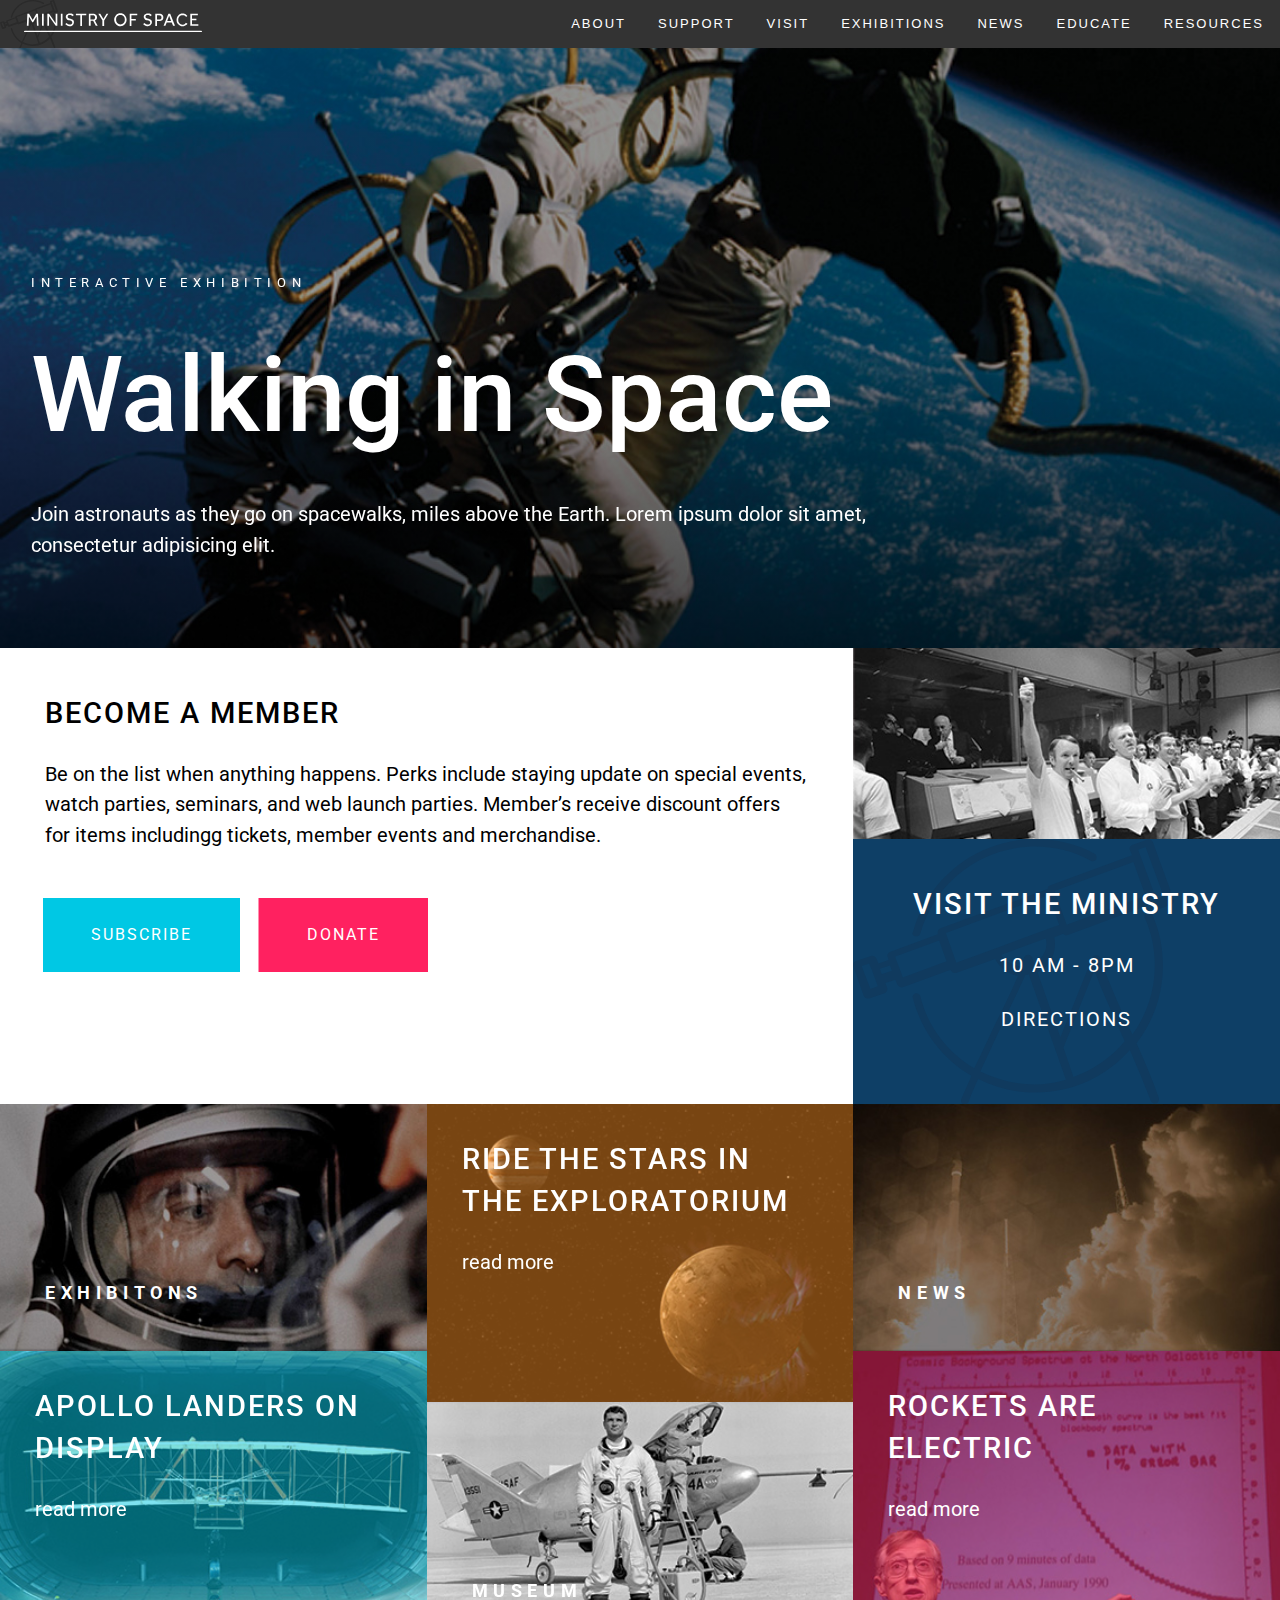
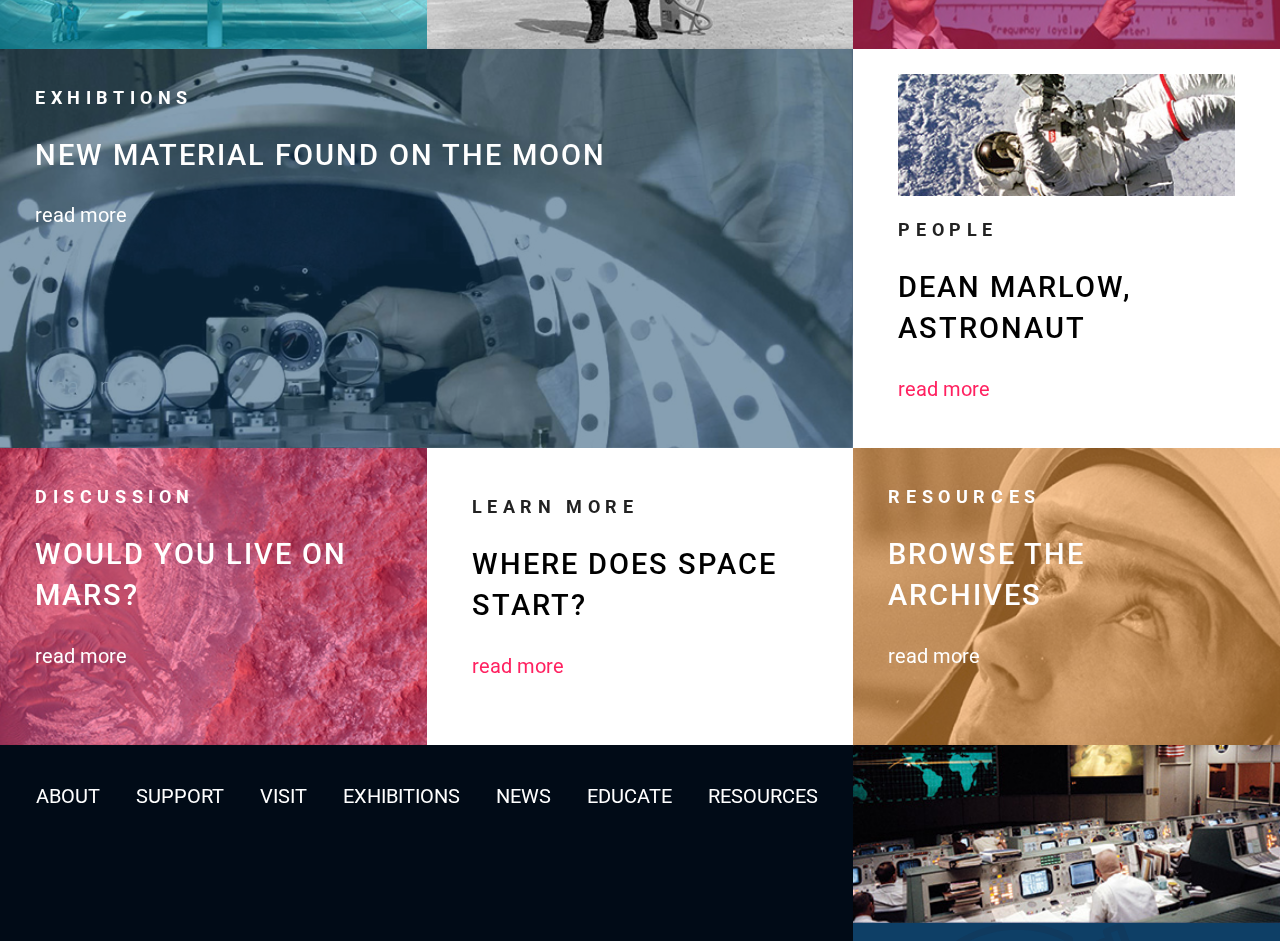
==== commit a04221c9: "Updating index" ====
--- a/index.html
+++ b/index.html
@@ -1,14 +1,14 @@
 <!doctype html>
 <html class="no-js" lang="en">
-  <head>
-    <meta charset="utf-8" />
-    <meta name="viewport" content="width=device-width, initial-scale=1.0" />
-    <title>Ministry of Space</title>
+	<head>
+		<meta charset="utf-8" />
+		<meta name="viewport" content="width=device-width, initial-scale=1.0" />
+		<title>Ministry of Space</title>
       <link href="assets/css/app.min.css" rel="stylesheet" type="text/css" media="all"/>
-      <script src="bower_components/foundation/js/vendor/modernizr.js"></script>
-  </head>
-  <body>
-    <div class="off-canvas-wrap" data-offcanvas>
+  		<script src="bower_components/foundation/js/vendor/modernizr.js"></script>
+	</head>
+	<body>
+    <div class="off-canvas-wrap styled" data-offcanvas>
       <div class="inner-wrap">
       <nav class="tab-bar hide-for-large-up">
   <section class="right-small">
@@ -16,51 +16,19 @@
   </section>
 
   <section class="middle tab-bar-section">
-    <h1 class="title">MOS: Patterns</h1>
+    <svg xmlns="http://www.w3.org/2000/svg" viewBox="0 0 137.2 18.8" enable-background="new 0 0 137.2 18.8"><path fill="#FFF" d="M2.6 4.4h1.3l2.8 4.9 2.8-4.9h1.3l.4 9.3h-1.2l-.3-7.1-2.7 4.4h-.6l-2.6-4.4-.3 7.1h-1.3l.4-9.3zM13.9 4.4h1.3v9.3h-1.3v-9.3zM17.9 4.4h1.4l5.1 7.3v-7.3h1.3v9.3h-1.3l-5.1-7.3v7.3h-1.3v-9.3zM28.4 4.4h1.3v9.3h-1.3v-9.3zM32.8 11.5c.1.1.3.3.4.5.2.2.3.3.6.4s.4.2.7.3c.3.1.5.1.8.1.6 0 1.1-.1 1.4-.4.3-.3.5-.7.5-1.1 0-.5-.2-.9-.6-1.2-.4-.3-1-.5-1.7-.6-.4-.1-.8-.2-1.1-.3-.3-.1-.6-.3-.8-.6-.2-.2-.4-.5-.6-.8-.1-.3-.2-.6-.2-1 0-.3.1-.7.2-1 .1-.3.3-.6.6-.8.3-.2.6-.4 1-.6s.8-.2 1.4-.2c.5 0 .9 0 1.2.1.3.1.6.2.8.4.3.1.5.3.6.4.1.2.2.3.3.4l-.9.8c-.1-.1-.1-.2-.3-.3s-.3-.2-.4-.3l-.6-.3c-.2-.1-.5-.1-.8-.1-.3 0-.6 0-.8.1-.2.1-.4.2-.5.3s-.2.3-.2.5c-.1.2-.1.3-.1.5s0 .4.1.6c.1.2.2.3.4.4.2.1.4.2.7.3l.9.3 1 .3c.3.1.6.3.9.5.3.2.5.5.6.8.2.3.2.7.2 1.2 0 .4-.1.8-.3 1.1s-.2.8-.5 1c-.3.2-.6.4-1 .6-.4.1-.8.2-1.3.2-.4 0-.8-.1-1.2-.2-.4-.1-.7-.2-1-.4-.3-.2-.6-.3-.8-.5-.2-.2-.4-.4-.5-.6l.9-.8zM43.3 5.6h-3.3v-1.2h8v1.2h-3.3v8.2h-1.3v-8.2zM50 4.4h3c.6 0 1.1.1 1.5.2.4.2.7.4 1 .6.3.3.4.5.6.9.1.3.2.7.2 1 0 .6-.1 1.1-.4 1.6s-.7.8-1.3 1l2.2 4h-1.5l-2-3.8h-1.9v3.8h-1.4v-9.3zm3.1 4.4c.6 0 1-.1 1.3-.4.3-.3.4-.7.4-1.2s-.2-.9-.5-1.2-.7-.4-1.3-.4h-1.8v3.2h1.9zM60.5 9.6l-3.2-5.2h1.5l2.4 4 2.4-4h1.4l-3.2 5.2v4.2h-1.4v-4.2zM74.3 14c-.7 0-1.3-.1-1.9-.4-.6-.3-1.1-.6-1.5-1.1s-.8-1-1-1.6-.4-1.2-.4-1.9.1-1.3.4-1.9.6-1.1 1-1.6.9-.8 1.5-1.1c.6-.3 1.2-.4 1.9-.4s1.3.1 1.9.4c.6.3 1.1.6 1.5 1.1.4.4.8 1 1 1.6.2.6.4 1.2.4 1.9s-.1 1.4-.4 2c-.2.6-.6 1.1-1 1.6-.4.4-.9.8-1.5 1.1-.6.1-1.2.3-1.9.3zm0-1.3c.5 0 1-.1 1.4-.3.4-.2.8-.5 1.1-.8.3-.3.5-.7.7-1.2s.2-.9.2-1.4c0-.5-.1-1-.2-1.4s-.4-.8-.7-1.2c-.3-.3-.6-.6-1.1-.8-.4-.2-.9-.3-1.4-.3-.5 0-1 .1-1.4.3-.4.2-.8.5-1.1.8-.3.3-.5.7-.7 1.2-.1.5-.1.9-.1 1.4 0 .5.1 1 .2 1.4.2.4.4.8.7 1.2.3.3.6.6 1.1.8.4.2.8.3 1.3.3zM81.4 4.4h5.9v1.2h-4.5v2.9h3.4v1.2h-3.4v4.1h-1.3v-9.4zM92.9 11.5c.1.1.3.3.4.5.2.2.3.3.6.4s.4.2.7.3c.3.1.5.1.8.1.6 0 1.1-.1 1.4-.4.3-.3.5-.7.5-1.1 0-.5-.2-.9-.6-1.2-.4-.3-1-.5-1.7-.6-.4-.1-.8-.2-1.1-.3s-.6-.3-.8-.6c-.2-.2-.4-.5-.6-.8-.1-.3-.2-.6-.2-1 0-.3.1-.7.2-1 .1-.3.3-.6.6-.8.3-.2.6-.4 1-.6s.8-.2 1.4-.2c.5 0 .9 0 1.2.1.3.1.6.2.8.4l.6.4c.1.2.2.3.3.4l-.9.8c-.1-.1-.1-.2-.3-.3s-.2-.2-.4-.3l-.6-.3s-.5-.1-.8-.1-.6 0-.8.1c-.2.1-.4.2-.5.3s-.2.3-.3.5c-.1.2-.1.3-.1.5s0 .4.1.6c.1.2.2.3.4.4l.8.3.9.3 1 .3c.3.1.6.3.9.5.3.2.5.5.6.8.2.3.2.7.2 1.2 0 .4-.1.8-.3 1.1s-.4.6-.7.9c-.3.2-.6.4-1 .6s-.7.3-1.2.3c-.4 0-.8-.1-1.2-.2s-.7-.2-1-.4c-.3-.2-.6-.3-.8-.5-.2-.2-.4-.4-.5-.6l1-.8zM101.2 4.4h3c.6 0 1.2.1 1.6.3.4.2.7.4 1 .7.2.3.4.6.5.9.1.3.1.7.1 1 0 .5-.1.9-.2 1.2-.2.4-.4.7-.7.9-.3.2-.6.4-1 .5-.4.1-.8.2-1.3.2h-1.7v3.7h-1.3v-9.4zm3 4.5c.6 0 1-.1 1.3-.4.3-.3.5-.7.5-1.2s-.2-.9-.5-1.3c-.3-.3-.8-.5-1.3-.5h-1.7v3.4h1.7zM111.3 4.4h1.4l3.7 9.3h-1.5l-1-2.6h-3.9l-1 2.6h-1.4l3.7-9.3zm2.1 5.6l-1.5-4.1-1.5 4.1h3zM126 12.1c-.1.2-.3.4-.5.6s-.5.4-.8.6-.7.4-1.1.5c-.4.1-.8.2-1.3.2-.7 0-1.3-.1-1.9-.4-.6-.2-1.1-.6-1.5-1-.4-.4-.7-.9-1-1.5-.2-.6-.3-1.2-.3-1.9s.1-1.3.3-1.9c.2-.6.5-1.1 1-1.6s.9-.8 1.5-1.1c.6-.3 1.2-.4 1.9-.4.5 0 .9.1 1.3.2s.7.3 1 .5l.8.6s.4.4.5.6l-1 .8c-.1-.2-.2-.3-.4-.5s-.3-.3-.6-.5-.5-.3-.7-.3c-.3-.1-.6-.1-1-.1-.5 0-1 .1-1.4.3-.4.2-.8.5-1 .8-.3.3-.5.7-.7 1.2-.1.4-.2.9-.2 1.4s.1 1 .2 1.4c.2.4.4.8.7 1.2.3.3.6.6 1 .8.4.2.8.3 1.3.3.4 0 .8-.1 1.1-.2.3-.1.6-.2.8-.4.2-.1.4-.3.5-.5.1-.2.2-.3.3-.4l1.2.7zM128.1 4.4h5.9v1.2h-4.5v2.7h3.4v1.2h-3.4v3h4.9v1.2h-6.2v-9.3zM136.6 18.8h-136c-.3 0-.6-.3-.6-.6s.3-.6.6-.6h136c.3 0 .6.3.6.6s-.3.6-.6.6z"/></svg>
   </section>
 </nav>
 
 <aside class="right-off-canvas-menu">
   <ul class="off-canvas-list">
-    <li><a href="index.html">Style Tile</a></li>
-<li><a href="type.html">Typography</a></li>
-<li><a href="grid.html">Grid System</a></li>
-<li class="has-dropdown"><a href="atoms.html">Atoms</a>
-  <ul class="dropdown">
-    <li><a href="color.html">Colors</a></li>
-    <li><a href="forms.html">Forms</a></li>
-    <li><a href="buttons.html">Buttons</a></li>
-    <li><a href="utilities.html">Utilities</a></li>
-  </ul>
-</li>
-<li class="has-dropdown"><a href="molecules.html">Molecules</a>
-  <ul class="dropdown">
-    <li><a href="hero.html">Hero</a></li>
-    <li><a href="blocks.html">Blocks</a></li>
-  </ul>
-</li>
-<li class="has-dropdown"><a href="organisms.html">Organisms</a>
-  <ul class="dropdown">
-    <li><a href="navigation.html">Navigation</a></li>
-    <li><a href="aside.html">Aside</a></li>
-    <li><a href="footer.html">Footer</a></li>
-  </ul>
-</li>
-<li class="has-dropdown"><a href="templates.html">Templates</a>
-  <ul class="dropdown">
-    <li><a href="about-wire.html">Single Page</a></li>
-    <li><a href="exhibit-wire.html">Single Article</a></li>
-    
-    <li><a href="home-wire.html">Full Page Grid</a></li>
-  </ul>
-</li>
-<li class="has-dropdown"><a href="pages.html">Pages</a>
-  <ul class="dropdown">
-    <li><a href="home-wire.html">Homepage</a></li>
-    <li><a href="about-wire.html">About</a></li>
-    <li><a href="exhibit-wire.html">Exhibit</a></li>
-  </ul>
-</li>
+    <li><a href="#">About</a></li>
+<li><a href="#">Support</a></li>
+<li><a href="#">Visit</a></li>
+<li><a href="#">Exhibitions</a></li>
+<li><a href="#">News</a></li>
+<li><a href="#">Educate</a></li>
+<li><a href="#">Resources</a></li>
   </ul>
 </aside>
 
@@ -68,210 +36,229 @@
   
   <ul class="title-area">
     <li class="name">
-      <h1><a href="#">MOS Patterns</a></h1>
+      <svg xmlns="http://www.w3.org/2000/svg" viewBox="0 0 137.2 18.8" enable-background="new 0 0 137.2 18.8"><path fill="#FFF" d="M2.6 4.4h1.3l2.8 4.9 2.8-4.9h1.3l.4 9.3h-1.2l-.3-7.1-2.7 4.4h-.6l-2.6-4.4-.3 7.1h-1.3l.4-9.3zM13.9 4.4h1.3v9.3h-1.3v-9.3zM17.9 4.4h1.4l5.1 7.3v-7.3h1.3v9.3h-1.3l-5.1-7.3v7.3h-1.3v-9.3zM28.4 4.4h1.3v9.3h-1.3v-9.3zM32.8 11.5c.1.1.3.3.4.5.2.2.3.3.6.4s.4.2.7.3c.3.1.5.1.8.1.6 0 1.1-.1 1.4-.4.3-.3.5-.7.5-1.1 0-.5-.2-.9-.6-1.2-.4-.3-1-.5-1.7-.6-.4-.1-.8-.2-1.1-.3-.3-.1-.6-.3-.8-.6-.2-.2-.4-.5-.6-.8-.1-.3-.2-.6-.2-1 0-.3.1-.7.2-1 .1-.3.3-.6.6-.8.3-.2.6-.4 1-.6s.8-.2 1.4-.2c.5 0 .9 0 1.2.1.3.1.6.2.8.4.3.1.5.3.6.4.1.2.2.3.3.4l-.9.8c-.1-.1-.1-.2-.3-.3s-.3-.2-.4-.3l-.6-.3c-.2-.1-.5-.1-.8-.1-.3 0-.6 0-.8.1-.2.1-.4.2-.5.3s-.2.3-.2.5c-.1.2-.1.3-.1.5s0 .4.1.6c.1.2.2.3.4.4.2.1.4.2.7.3l.9.3 1 .3c.3.1.6.3.9.5.3.2.5.5.6.8.2.3.2.7.2 1.2 0 .4-.1.8-.3 1.1s-.2.8-.5 1c-.3.2-.6.4-1 .6-.4.1-.8.2-1.3.2-.4 0-.8-.1-1.2-.2-.4-.1-.7-.2-1-.4-.3-.2-.6-.3-.8-.5-.2-.2-.4-.4-.5-.6l.9-.8zM43.3 5.6h-3.3v-1.2h8v1.2h-3.3v8.2h-1.3v-8.2zM50 4.4h3c.6 0 1.1.1 1.5.2.4.2.7.4 1 .6.3.3.4.5.6.9.1.3.2.7.2 1 0 .6-.1 1.1-.4 1.6s-.7.8-1.3 1l2.2 4h-1.5l-2-3.8h-1.9v3.8h-1.4v-9.3zm3.1 4.4c.6 0 1-.1 1.3-.4.3-.3.4-.7.4-1.2s-.2-.9-.5-1.2-.7-.4-1.3-.4h-1.8v3.2h1.9zM60.5 9.6l-3.2-5.2h1.5l2.4 4 2.4-4h1.4l-3.2 5.2v4.2h-1.4v-4.2zM74.3 14c-.7 0-1.3-.1-1.9-.4-.6-.3-1.1-.6-1.5-1.1s-.8-1-1-1.6-.4-1.2-.4-1.9.1-1.3.4-1.9.6-1.1 1-1.6.9-.8 1.5-1.1c.6-.3 1.2-.4 1.9-.4s1.3.1 1.9.4c.6.3 1.1.6 1.5 1.1.4.4.8 1 1 1.6.2.6.4 1.2.4 1.9s-.1 1.4-.4 2c-.2.6-.6 1.1-1 1.6-.4.4-.9.8-1.5 1.1-.6.1-1.2.3-1.9.3zm0-1.3c.5 0 1-.1 1.4-.3.4-.2.8-.5 1.1-.8.3-.3.5-.7.7-1.2s.2-.9.2-1.4c0-.5-.1-1-.2-1.4s-.4-.8-.7-1.2c-.3-.3-.6-.6-1.1-.8-.4-.2-.9-.3-1.4-.3-.5 0-1 .1-1.4.3-.4.2-.8.5-1.1.8-.3.3-.5.7-.7 1.2-.1.5-.1.9-.1 1.4 0 .5.1 1 .2 1.4.2.4.4.8.7 1.2.3.3.6.6 1.1.8.4.2.8.3 1.3.3zM81.4 4.4h5.9v1.2h-4.5v2.9h3.4v1.2h-3.4v4.1h-1.3v-9.4zM92.9 11.5c.1.1.3.3.4.5.2.2.3.3.6.4s.4.2.7.3c.3.1.5.1.8.1.6 0 1.1-.1 1.4-.4.3-.3.5-.7.5-1.1 0-.5-.2-.9-.6-1.2-.4-.3-1-.5-1.7-.6-.4-.1-.8-.2-1.1-.3s-.6-.3-.8-.6c-.2-.2-.4-.5-.6-.8-.1-.3-.2-.6-.2-1 0-.3.1-.7.2-1 .1-.3.3-.6.6-.8.3-.2.6-.4 1-.6s.8-.2 1.4-.2c.5 0 .9 0 1.2.1.3.1.6.2.8.4l.6.4c.1.2.2.3.3.4l-.9.8c-.1-.1-.1-.2-.3-.3s-.2-.2-.4-.3l-.6-.3s-.5-.1-.8-.1-.6 0-.8.1c-.2.1-.4.2-.5.3s-.2.3-.3.5c-.1.2-.1.3-.1.5s0 .4.1.6c.1.2.2.3.4.4l.8.3.9.3 1 .3c.3.1.6.3.9.5.3.2.5.5.6.8.2.3.2.7.2 1.2 0 .4-.1.8-.3 1.1s-.4.6-.7.9c-.3.2-.6.4-1 .6s-.7.3-1.2.3c-.4 0-.8-.1-1.2-.2s-.7-.2-1-.4c-.3-.2-.6-.3-.8-.5-.2-.2-.4-.4-.5-.6l1-.8zM101.2 4.4h3c.6 0 1.2.1 1.6.3.4.2.7.4 1 .7.2.3.4.6.5.9.1.3.1.7.1 1 0 .5-.1.9-.2 1.2-.2.4-.4.7-.7.9-.3.2-.6.4-1 .5-.4.1-.8.2-1.3.2h-1.7v3.7h-1.3v-9.4zm3 4.5c.6 0 1-.1 1.3-.4.3-.3.5-.7.5-1.2s-.2-.9-.5-1.3c-.3-.3-.8-.5-1.3-.5h-1.7v3.4h1.7zM111.3 4.4h1.4l3.7 9.3h-1.5l-1-2.6h-3.9l-1 2.6h-1.4l3.7-9.3zm2.1 5.6l-1.5-4.1-1.5 4.1h3zM126 12.1c-.1.2-.3.4-.5.6s-.5.4-.8.6-.7.4-1.1.5c-.4.1-.8.2-1.3.2-.7 0-1.3-.1-1.9-.4-.6-.2-1.1-.6-1.5-1-.4-.4-.7-.9-1-1.5-.2-.6-.3-1.2-.3-1.9s.1-1.3.3-1.9c.2-.6.5-1.1 1-1.6s.9-.8 1.5-1.1c.6-.3 1.2-.4 1.9-.4.5 0 .9.1 1.3.2s.7.3 1 .5l.8.6s.4.4.5.6l-1 .8c-.1-.2-.2-.3-.4-.5s-.3-.3-.6-.5-.5-.3-.7-.3c-.3-.1-.6-.1-1-.1-.5 0-1 .1-1.4.3-.4.2-.8.5-1 .8-.3.3-.5.7-.7 1.2-.1.4-.2.9-.2 1.4s.1 1 .2 1.4c.2.4.4.8.7 1.2.3.3.6.6 1 .8.4.2.8.3 1.3.3.4 0 .8-.1 1.1-.2.3-.1.6-.2.8-.4.2-.1.4-.3.5-.5.1-.2.2-.3.3-.4l1.2.7zM128.1 4.4h5.9v1.2h-4.5v2.7h3.4v1.2h-3.4v3h4.9v1.2h-6.2v-9.3zM136.6 18.8h-136c-.3 0-.6-.3-.6-.6s.3-.6.6-.6h136c.3 0 .6.3.6.6s-.3.6-.6.6z"/></svg>
     </li>
   </ul>
 
   <section class="top-bar-section">
     <!-- Right Nav Section -->
-    <ul class="right">
-      <li><a href="index.html">Style Tile</a></li>
-<li><a href="type.html">Typography</a></li>
-<li><a href="grid.html">Grid System</a></li>
-<li class="has-dropdown"><a href="atoms.html">Atoms</a>
-  <ul class="dropdown">
-    <li><a href="color.html">Colors</a></li>
-    <li><a href="forms.html">Forms</a></li>
-    <li><a href="buttons.html">Buttons</a></li>
-    <li><a href="utilities.html">Utilities</a></li>
-  </ul>
-</li>
-<li class="has-dropdown"><a href="molecules.html">Molecules</a>
-  <ul class="dropdown">
-    <li><a href="hero.html">Hero</a></li>
-    <li><a href="blocks.html">Blocks</a></li>
-  </ul>
-</li>
-<li class="has-dropdown"><a href="organisms.html">Organisms</a>
-  <ul class="dropdown">
-    <li><a href="navigation.html">Navigation</a></li>
-    <li><a href="aside.html">Aside</a></li>
-    <li><a href="footer.html">Footer</a></li>
-  </ul>
-</li>
-<li class="has-dropdown"><a href="templates.html">Templates</a>
-  <ul class="dropdown">
-    <li><a href="about-wire.html">Single Page</a></li>
-    <li><a href="exhibit-wire.html">Single Article</a></li>
-    
-    <li><a href="home-wire.html">Full Page Grid</a></li>
-  </ul>
-</li>
-<li class="has-dropdown"><a href="pages.html">Pages</a>
-  <ul class="dropdown">
-    <li><a href="home-wire.html">Homepage</a></li>
-    <li><a href="about-wire.html">About</a></li>
-    <li><a href="exhibit-wire.html">Exhibit</a></li>
-  </ul>
-</li>
+    <ul class="main-nav right">
+      <li><a href="#">About</a></li>
+<li><a href="#">Support</a></li>
+<li><a href="#">Visit</a></li>
+<li><a href="#">Exhibitions</a></li>
+<li><a href="#">News</a></li>
+<li><a href="#">Educate</a></li>
+<li><a href="#">Resources</a></li>
     </ul>
   </section>
 </nav>
-       
-<section class="slat">
-  <div class="row">
-    <h2 class="text-center no-margin">Style Tile</h2>
+		  
+
+<section class="hero">
+  <figure class="cover" style="background-image: url(assets/images/hero-walk.jpg);">  
+  </figure>
+
+  <div class="large-9 columns bottom-large">
+  <header class="hero-offset">
+    <h6 class="t-bright t-spaced zeta">Interactive Exhibition</h6>
+    <h1>Walking in Space</h1>
+    <p>Join astronauts as they go on spacewalks, miles above the Earth. Lorem ipsum dolor sit amet, consectetur adipisicing elit.</h2>
+  </header>
   </div>
 </section>
 
-<hr class="no-margin">
-
-<section class="slat">
-  <div class="row">
-    <div class="large-6 columns">
-      <span class="logo">
-        <svg xmlns="http://www.w3.org/2000/svg" viewBox="0 0 156.7 86.2" enable-background="new 0 0 156.7 86.2"><path d="M63.1 29.6h.2c.3 0 .5-.2.6-.4 2.1-7.6 9.1-12.9 17-12.9 2.9 0 5.8.7 8.3 2.1.3.2.7 0 .8-.2s0-.7-.2-.8c-2.7-1.5-5.8-2.2-8.9-2.2-8.4 0-15.9 5.7-18.1 13.8-.2.1 0 .5.3.6zM55.5 38.4c.1.2.3.4.6.4h.2l2.3-.8c.3-.1.5-.5.4-.8l-.3-.7 1.5-.5.3.7c.1.2.3.4.6.4h.2l7.1-2.6v.1c.1.1.2.3.3.3l.3.1h.2l5.8-2.1c.7 1.3 2 2.3 3.4 2.5-1.1 2.6-2.4 5.2-3.7 7.8-.9 2-1.9 4-2.8 5.9-3.9-2.3-6.9-6.1-8-10.7-.1-.3-.4-.5-.7-.4-.3.1-.5.4-.4.7 1.3 5 4.5 9.1 8.7 11.5-.5 1.2-1 2.3-1.5 3.4-.1.3 0 .7.3.8h.2c.2 0 .5-.1.6-.4.4-1.1.9-2.2 1.4-3.3 2.6 1.3 5.4 2 8.5 2 5.6 0 10.5-2.4 14-6.3 1.1 2.6 2.2 5.1 3.1 7.5.1.2.3.4.6.4h.2c.3-.1.5-.5.4-.8-.9-2.6-2.1-5.4-3.3-8.1 2.5-3.2 3.9-7.2 3.9-11.5 0-2.6-.5-5.2-1.6-7.6-.1-.3-.5-.4-.8-.3-.3.1-.4.5-.3.8 1 2.2 1.5 4.6 1.5 7.1 0 3.8-1.2 7.3-3.3 10.2l-.5-1c-1.6-3.5-3.2-7.1-4.3-10.3-.1-.2-.3-.4-.6-.4s-.5.1-.6.4l-4.7 11.7-3.4-9.6c1-.5 1.7-1.2 2.2-2.2.4-1 .5-2 .3-3l1.3-.5c.1.1.2.2.4.2h.2l12.2-4.5.1.4c.1.1.2.3.3.3l.3.1h.2l2.3-.8c.3-.1.5-.5.4-.8l-3.1-8.4c-.1-.3-.5-.5-.8-.4l-2.3.8c-.1.1-.3.2-.3.3-.1.1-.1.3 0 .5l.3.7-12.2 4.5c-.1.1-.3.2-.3.3v.2l-15.9 5.8c-.3.1-.5.5-.4.8v.1l-7.1 2.6c-.1.1-.3.2-.3.3-.1.1-.1.3 0 .5l.1.4-1.5.5-.3-.7c-.1-.3-.5-.5-.8-.4l-2.3.8c-.1.1-.3.2-.3.3-.1.1-.1.3 0 .5l1.5 4.3zm29.7 7.5l4.5-11.3c1.1 2.9 2.5 6 3.8 8.9l.7 1.6c-2 2.4-4.6 4.2-7.6 5.3l-1.5-4.4c.1 0 .1 0 .1-.1zm.3 4.9c-1.5.4-3.1.7-4.7.7-2.8 0-5.5-.7-8-1.9l2.8-6c1.3-2.8 2.7-5.6 3.9-8.3.2 0 .3 0 .5-.1l5.5 15.6zm-3.2-18.8c-.3.7-.8 1.2-1.5 1.6l-.3-.9c-.1-.2-.3-.4-.6-.4-.2 0-.5.1-.6.4l-.6 1.3c-1.1-.1-2.2-.7-2.8-1.7l6.6-2.4c.2.7.1 1.5-.2 2.1zm15-15.6l2.7 7.3-1.1.4-2.7-7.3 1.1-.4zm-1.8 2.2l1.8 5-11.7 4.3-1.8-5 11.7-4.3zm-12.6 4.9l1.6 4.4-1.7.6-7.8 2.9-5.8 2.1v-.1l-1.3-3.7-.2-.6 15.2-5.6zm-16.2 6.7l.7 2 .4 1.1-6.5 2.4-.3-.9-.7-1.8-.1-.4 6.5-2.4zm-7.3 3.7l.3.8-1.5.5-.3-.8 1.5-.5zm-3.1-.3l.3.7.1.2.9 2.5-1.1.4-1.3-3.4 1.1-.4zM13.5 62.9l2.6 4.3h.7l2.6-4.4.3 7.2h1.4l-.5-9.3h-1.2l-2.9 4.8-2.8-4.8h-1.3l-.4 9.3h1.2zM23.6 60.7h1.3v9.3h-1.3zM29 62.7l5.1 7.3h1.3v-9.3h-1.3v7.3l-5.1-7.3h-1.3v9.3h1.3zM38.1 60.7h1.3v9.3h-1.3zM45.1 69c-.3 0-.6 0-.8-.1-.3-.1-.5-.2-.7-.3s-.4-.3-.6-.4c-.2-.2-.3-.3-.4-.5l-1 .9c.1.2.3.4.5.6.2.2.5.4.8.5.3.2.6.3 1 .4.4.1.8.2 1.2.2.5 0 .9-.1 1.3-.2s.7-.3 1-.6c.3-.2.5-.5.7-.9s.3-.7.3-1.1c0-.5-.1-.9-.2-1.2-.2-.3-.4-.6-.6-.8-.3-.2-.6-.4-.9-.5l-1-.3c-.4-.1-.7-.2-.9-.3-.3-.1-.5-.2-.7-.3-.2-.1-.3-.3-.4-.4-.1-.2-.1-.4-.1-.6 0-.2 0-.3.1-.5s.2-.3.3-.4.3-.2.5-.3c.2-.1.5-.1.8-.1.3 0 .6 0 .8.1l.6.3c.2.1.3.2.4.3l.3.3.9-.8c-.1-.1-.2-.2-.3-.4-.1-.1-.3-.3-.6-.4-.2-.1-.5-.3-.8-.4-.3-.1-.7-.1-1.2-.1s-1 .1-1.4.2-.7.3-1 .6c-.3.2-.5.5-.6.8-.1.3-.2.6-.2 1s.1.7.2 1c.1.3.3.6.6.8.2.2.5.4.8.6s.7.3 1.1.3c.7.2 1.3.4 1.7.6.4.3.6.6.6 1.2 0 .5-.2.9-.5 1.1-.5 0-1 .1-1.6.1zM53.1 70h1.3v-8.2h3.3v-1.1h-8v1.1h3.4zM65.5 65c.3-.5.4-1 .4-1.6 0-.3-.1-.7-.2-1-.1-.3-.3-.6-.6-.9-.3-.3-.6-.5-1-.6-.4-.2-.9-.2-1.5-.2h-3v9.3h1.4v-3.8h1.9l2 3.8h1.5l-2.2-4c.6-.2 1-.6 1.3-1zm-1.4-.4c-.3.3-.7.4-1.3.4h-1.8v-3.2h1.8c.6 0 1 .1 1.3.4s.5.7.5 1.2-.2.9-.5 1.2zM71.6 70v-4.2l3.2-5.1h-1.4l-2.4 4-2.5-4h-1.5l3.3 5.1v4.2zM86 60.8c-.6-.3-1.2-.4-1.9-.4s-1.3.1-1.9.4c-.6.3-1.1.6-1.5 1.1s-.8 1-1 1.6-.4 1.2-.4 1.9.1 1.3.4 1.9.6 1.1 1 1.6.9.8 1.5 1.1c.6.3 1.2.4 1.9.4s1.3-.1 1.9-.4c.6-.3 1.1-.6 1.5-1.1.4-.4.8-1 1-1.6.2-.6.4-1.2.4-1.9s-.1-1.3-.4-1.9c-.2-.6-.6-1.1-1-1.6s-1-.8-1.5-1.1zm1.2 5.9c-.2.4-.4.8-.7 1.2-.3.3-.6.6-1.1.8-.4.2-.9.3-1.4.3-.5 0-1-.1-1.4-.3-.4-.2-.8-.5-1.1-.8-.3-.3-.5-.7-.7-1.2-.2-.4-.2-.9-.2-1.4 0-.5.1-1 .2-1.4.2-.4.4-.8.7-1.2.3-.3.6-.6 1.1-.8.4-.2.9-.3 1.4-.3.5 0 1 .1 1.4.3.4.2.8.5 1.1.8.3.3.5.7.7 1.2s.2.9.2 1.4c.1.5 0 1-.2 1.4zM97 61.9v-1.2h-5.8v9.3h1.3v-4.1h3.5v-1.2h-3.5v-2.8zM105.1 69c-.3 0-.6 0-.8-.1-.3-.1-.5-.2-.7-.3s-.4-.3-.6-.4c-.2-.2-.3-.3-.4-.5l-1 .9c.1.2.3.4.5.6.2.2.5.4.8.5.3.2.6.3 1 .4s.8.2 1.2.2c.5 0 .9-.1 1.3-.2s.7-.3 1-.6c.3-.2.5-.5.7-.9s.3-.7.3-1.1c0-.5-.1-.9-.2-1.2-.2-.3-.4-.6-.6-.8-.3-.2-.6-.4-.9-.5l-1-.3c-.4-.1-.7-.2-.9-.3-.3-.1-.5-.2-.7-.3-.2-.1-.3-.3-.4-.4-.1-.2-.1-.4-.1-.6 0-.2 0-.3.1-.5s.2-.3.3-.4.3-.2.5-.3c.2-.1.5-.1.8-.1s.6 0 .8.1l.6.3c.2.1.3.2.4.3l.3.3.9-.8c-.1-.1-.2-.2-.3-.4-.1-.1-.3-.3-.6-.4-.2-.1-.5-.3-.8-.4-.3-.1-.7-.1-1.2-.1s-1 .1-1.4.2-.7.3-1 .6c-.3.2-.5.5-.6.8-.1.3-.2.6-.2 1s.1.7.2 1c.1.3.3.6.6.8.2.2.5.4.8.6s.7.3 1.1.3c.7.2 1.3.4 1.7.6.4.3.6.6.6 1.2 0 .5-.2.9-.5 1.1-.5 0-.9.1-1.6.1zM112.3 66.3h1.7c.5 0 .9-.1 1.3-.2s.7-.3 1-.5c.3-.2.5-.5.7-.9.2-.4.2-.8.2-1.2 0-.3 0-.6-.1-1-.1-.3-.3-.6-.5-.9-.2-.3-.6-.5-1-.7-.4-.2-.9-.3-1.6-.3h-3v9.4h1.3v-3.7zm0-4.5h1.7c.6 0 1 .2 1.3.5.3.3.5.7.5 1.3 0 .5-.2.9-.5 1.2-.3.3-.8.4-1.3.4h-1.7v-3.4zM119.8 67.4h3.8l1 2.6h1.5l-3.7-9.3h-1.4l-3.7 9.3h1.4l1.1-2.6zm1.9-5.2l1.5 4.1h-3l1.5-4.1zM128.7 68.9c.4.4.9.8 1.5 1 .6.2 1.2.4 1.9.4.5 0 .9-.1 1.3-.2s.8-.3 1.1-.5.6-.4.8-.6.4-.4.5-.6l-.9-.8c-.1.1-.2.2-.3.4-.1.2-.3.3-.5.5-.2.1-.5.3-.8.4-.3.1-.7.2-1.1.2-.5 0-.9-.1-1.3-.3-.4-.2-.7-.4-1-.8-.3-.3-.5-.7-.7-1.2-.2-.4-.2-.9-.2-1.4s.1-1 .2-1.4c.1-.4.4-.8.7-1.2.3-.3.6-.6 1-.8.4-.2.9-.3 1.4-.3.4 0 .7 0 1 .1.3.1.5.2.7.3s.4.3.6.5c.2.2.3.3.4.5l1-.8c-.1-.2-.3-.4-.5-.6s-.5-.4-.8-.6c-.3-.2-.6-.3-1-.5s-.8-.2-1.3-.2c-.7 0-1.3.1-1.9.4-.6.3-1.1.6-1.5 1.1s-.7 1-1 1.6c-.2.6-.3 1.2-.3 1.9s.1 1.3.3 1.9c0 .6.3 1.1.7 1.6zM144.1 68.8h-4.9v-3h3.4v-1.2h-3.4v-2.7h4.5v-1.2h-5.8v9.3h6.2zM146.4 73.8h-136c-.3 0-.6.3-.6.6s.2.6.6.6h136c.3 0 .6-.3.6-.6s-.3-.6-.6-.6z"/></svg>
-      </span>
-    </div>
-  </div>
-
-  <div class="row">
-    <div class="large-6 columns">
-      <h3 class="t-spaced padd-down-1">Colors</h3>
-      <ul class="small-block-grid-4">
-        <li>
-          <div class="pattern-swatch bg-darken">
-            <span></span>
-          </div>
-          <p>#0E3F66</p>
-        </li>
-        <li>
-          <div class="pattern-swatch bg-secondary">
-            <span></span>
-          </div>
-          <p>#2AC2E</p>
-        </li>
-        <li>
-          <div class="pattern-swatch bg-primary">
-            <span></span>
-          </div>
-          <p>#EE265F</p>
-        </li>
-        <li>
-          <div class="pattern-swatch bg-warning">
-            <span></span>
-          </div>
-          <p>#ED6E56</p>
-        </li>
-        <li>
-          <div class="pattern-swatch bg-deep">
-            <span></span>
-          </div>
-          <p>#152D52</p>
-        </li>
-        <li>
-          <div class="pattern-swatch bg-white">
-            <span></span>
-          </div>
-          <p>#FFFFFF</p>
-        </li>
-        <li>
-          <div class="pattern-swatch bg-black">
-            <span></span>
-          </div>
-          <p>#000000</p>
-        </li>
-      </ul>
-  </div>
-
-  <div class="large-6 columns">
-    <h3 class="t-spaced padd-down-1">Spacing</h3>
-    <ul>
-    <li><span class="spacer"><span class="padd-up-1"></span></span>
-    <p>small: 1.25 em</p></li>
-    <li><span class="spacer"><span class="padd-up-2"></span></span>
-    <p>medium text: 2.1875 em</p></li>
-    <li><span class="spacer"><span class="padd-up-3"></span></span>
-    <p>medium content: 3.125 em</p></li>
-    <li><span class="spacer"><span class="padd-up-4"></span></span>
-    <p>large: 3.75 em</p></li>
-    <li><span class="spacer"><span class="padd-up-5"></span></span>
-    <p>xlarge: 6.25 em</p></li>
-    </ul>
-  </div>
-</div>
+<section class="content clearfix">
+
+  <div class="main home-grid bg-darken clearfix column-collapse items-container" data-equalizer>
+    <div class="small-12 medium-12 large-8 columns item bg-white" data-equalizer-watch>
+      <article class="block">
+        <header>
+        <h2 class="t-caps">Become a Member</h2></header>
+        <p>Be on the list when anything happens. Perks include staying update on special events, watch parties, seminars, and web launch parties. Member’s receive discount offers for items includingg tickets, member events and merchandise. </p>
+        <ul class="button-group">
+          <li><a href="#" class="button secondary">Subscribe</a></li>
+          <li><a href="#" class="button">Donate</a></li>
+        </ul>
+      </article>
+    </div>
+
+    <div class="bg-darken small-12 medium-6 large-4 columns item" data-equalizer-watch>
+      <figure class="max-width">
+        <img data-interchange="[assets/images/block-launch.jpg, (default)], [assets/images/block-launch.jpg, (medium)]">
+      </figure>
+      <article class="block text-center bg-logo">
+        <header>
+          <h2 class="t-caps">Visit the Ministry</h2></header>
+          <p class="t-caps">10 am - 8pm</p>
+          <p class="t-caps"><a href="">Directions</a></p>
+      </article>
+    </div>
+
+    <div class="block-photo small-12 medium-6 large-4 columns item">
+      <figure class="block-photo-figure max-width bg-tint">
+        <img data-interchange="[assets/images/block-alan.jpg, (default)], [assets/images/block-alan.jpg, (medium)]">
+        <figcaption class="block"><h3 class="no-margin">Exhibitons</h3></figcaption>
+      </figure>
+
+      <article class="block-type">
+        <figure class="block-photo-figure max-width">
+          <img data-interchange="[assets/images/block-flight.jpg, (default)], [assets/images/block-flight.jpg, (medium)]">
+        </figure>
+        <header class="block block-type-header bg-secondary-tint">
+          <h2 class="t-caps">Apollo Landers on Display</h2>
+          <p><a href="">read more</a></p>
+        </header>
+      </article>
+    </div>
+
+    <div class="block-photo small-12 medium-6 large-4 columns clear-medium item">
+      <figure class="block-photo-figure hide-for-medium-up max-width">
+        <img data-interchange="[assets/images/block-rocket.jpg, (default)], [assets/images/block-space.jpg, (medium)]">
+        <figcaption class="block"><h3>Museum</h3></figcaption>
+      </figure>
+
+      <article class="block-type">
+        <figure class="block-photo-figure max-width">
+          <img data-interchange="[assets/images/block-space.jpg, (default)], [assets/images/block-space.jpg, (medium)]">
+        </figure>
+        <header class="block block-type-header bg-warning-tint">
+          <h2 class="t-caps">Ride the Stars in the Exploratorium</h2>
+          <p><a href="">read more</a></p>
+        </header>
+      </article>
+
+      <figure class="block-photo-figure show-for-medium-up max-width">
+        <img data-interchange="[assets/images/block-rocket.jpg, (default)], [assets/images/block-rocket.jpg, (medium)]">
+        <figcaption class="block"><h3 class="no-margin">Museum</h3></figcaption>
+      </figure>
+    </div>
+
+    <div class="block-photo small-12 medium-6 large-4 columns item">
+      <figure class="block-photo-figure max-width">
+        <img data-interchange="[assets/images/block-blast.jpg, (default)], [assets/images/block-blast.jpg, (medium)]">
+        <figcaption class="block"><h3 class="no-margin">News</h3></figcaption>
+      </figure>
+
+      <article class="block-type">
+        <figure class="block-photo-figure max-width">
+          <img data-interchange="[assets/images/block-math.jpg, (default)], [assets/images/block-math.jpg, (medium)]">
+        </figure>
+        <header class="block block-type-header bg-primary-tint">
+          <h2 class="t-caps">Rockets are Electric</h2>
+          <p><a href="">read more</a></p>
+          </header>
+      </article>
+    </div>
+  </div>
+
+  <div class="secondary home-grid clearfix column-collapse end items-container max-width">
+    <div class="block-photo small-12 medium-12 large-8 columns item">
+      <article class="block-type">
+        <figure class="block-photo-figure max-width">
+          <img data-interchange="[assets/images/block-closeup.jpg, (default)], [assets/images/block-closeup.jpg, (medium)]">
+        </figure>
+        <header class="block block-type-header bg-darken-tint">
+          <h3>Exhibtions</h3>
+          <h2 class="t-caps">New Material found on the Moon</h2>
+          <p><a href="">read more</a></p>
+          </header>
+      </article>
+    </div>
+
+    <div class="small-12 medium-6 large-4 columns item">
+      <article class="block no-padding-bottom">
+        <figure class="max-width mini-fig">
+          <img data-interchange="[assets/images/mini-astro.jpg, (default)], [assets/images/mini-astro.jpg, (medium)]">
+        </figure>
+        <header>
+        <h3>People</h3>
+        <h2 class="t-caps">Dean Marlow, Astronaut</h2>
+        <p class="no-margin"><a href="">read more</a></p>
+        </header>
+      </article>
+    </div>
+
+    <div class="block-photo small-12 medium-6 large-4 columns clear-large item">
+      <article class="block-type">
+        <figure class="max-width">
+          <img data-interchange="[assets/images/block-clouds.jpg, (default)], [assets/images/block-clouds.jpg, (medium)]">
+        </figure>
+        <header class="block block-type-header bg-primary-tint">
+          <h3>Discussion</h3>
+          <h2 class="t-caps">Would You Live on Mars?</h2>
+          <p><a href="">read more</a></p>
+        </header>
+      </article>
+    </div>
+
+    <div class="small-12 medium-6 large-4 columns clear-medium item">
+      <article class="block no-padding-bottom">
+        <header>
+        <h3>Learn More</h3>
+        <h2 class="t-caps">Where Does Space Start?</h2>
+        <p><a href="">read more</a></p>
+        </header>
+      </article>
+    </div>
+
+    <div class="block-photo small-12 medium-6 large-4 columns item">
+      <article class="block-type">
+        <figure class="max-width">
+          <img data-interchange="[assets/images/block-astro.jpg, (default)], [assets/images/block-astro.jpg, (medium)]">
+        </figure>
+        <header class="block block-type-header bg-warning-tint">
+          <h3>Resources</h3>
+          <h2 class="t-caps">Browse the Archives</h2>
+          <p><a href="">read more</a></p>
+          </header>
+      </article>
+    </div>
+  </div>
+
 </section>
 
-<section class="slat bg-darken">
-
-  <div class="row padd-down-3">
-    <div class="large-12 columns">
-      <h3 class="t-spaced">Text Styles</h3>
-    </div>
-  </div>
-
-  <div class="row">
-  <div class="large-12 columns">
-    <header class="padd-down-2">
-      <p class="zeta no-margin"><span class="t-caps">Desktop H1</span> Roboto Medium 6.583 ems</p>
-      <p class="zeta"><span class="t-caps">Mobile H1</span> Roboto Medium 4.11 ems</p>
-      <h1>Walking in Space</h1>
-    </header>
-
-  </div>
-</div>
-<div class="row">
-  <div class="large-6 columns">
-    <header class="padd-down-2">
-      <p class="zeta no-margin"><span class="t-caps">Desktop H2</span> Roboto Medium 1.802 ems</p>
-      <p class="zeta"><span class="t-caps">Mobile H2</span> Roboto Medium 1.125 ems</p>
-      <h2>Walking in Space</h2>
-    </header>
-    <header class="padd-down-2">
-      <p class="zeta no-margin"><span class="t-caps">Desktop H3</span> Roboto Medium 1.125 ems ALL CAPS Letter Spacing: 200</p>
-      <p class="zeta"><span class="t-caps">Mobile H3</span> Roboto Medium .702 ems ALL CAPS Letter Spacing: 200</p>
-      <h3>Walking in Space</h3>
-    </header>
-    <header class="padd-down-2">
-      <p class="zeta no-margin"><span class="t-caps">Desktop B1</span> Roboto Medium 1.266 ems</p>
-      <p class="zeta"><span class="t-caps">Mobile  B1</span> Roboto Medium .79 ems</p>
-      <h4>Walking in Space</h4>
-    </header>
-  </div>
-</div>
-
-</section>
-
-<section class="slat">
-  <div class="row">
-    <div class="large-12 columns">
-    <h3 class="t-spaced padd-down-2">Button/Rollover States</h3>
-    </div>
-  </div>
-
-  <div class="row">
-  <div class="large-6 columns">
-    <p>
-      <a href="#" class="small button">Simple Button</a><br/>
-      <a href="#" class="small radius button">Radius Button</a><br/>
-      <a href="#" class="small round button">Round Button</a><br/>
-      <a href="#" class="medium button">Secondary Btn</a>
-    </p>
-  </div>
-
-  <div class="large-6 columns">
-    <p>
-      <a href="#" class="secondary small button">Simple Button</a><br/>
-      <a href="#" class="secondary small radius button">Radius Button</a><br/>
-      <a href="#" class="secondary small round button">Round Button</a><br/>
-      <a href="#" class="secondary medium button">Secondary Btn</a>
-    </p>
-  </div>
-</div>
-</section>
-  
-
-      <script src="bower_components/jquery/dist/jquery.min.js"></script>
+<footer class="footer bg-deep" data-equalizer>
+  <div class="row no-max">
+    <div class="large-8 columns" data-equalizer-watch>
+      <nav class="h-nav">
+        <ul class="r-inline-list">
+          <li><a href="#">About</a></li>
+<li><a href="#">Support</a></li>
+<li><a href="#">Visit</a></li>
+<li><a href="#">Exhibitions</a></li>
+<li><a href="#">News</a></li>
+<li><a href="#">Educate</a></li>
+<li><a href="#">Resources</a></li>
+        </ul>
+      </nav>
+
+      <div class="row p-absolute-down left-medium">
+        <div class="large-8 columns">
+          <p class="t-bright no-margin">Copyright © 2015</p>
+        </div>
+        
+        <div class="large-4 columns">
+          <a href="" class="info right">Follow MOS</a>
+        </div>
+      </div>
+    </div>
+
+    <div class="bg-darken large-4 right" data-equalizer-watch>
+      <figure class="max-width">
+        <img data-interchange="[assets/images/block-nasa.jpg, (default)], [assets/images/block-nasa.jpg, (medium)]">
+      </figure>
+      <article class="block text-center bg-logo">
+        <header>
+          <h2 class="t-caps">Visit the Ministry</h2></header>
+          <p class="t-caps">10 am - 8pm</p>
+          <p class="t-caps"><a href="">Directions</a></p>
+      </article>
+    </div>
+  </div>
+</footer>
+
+  		<script src="bower_components/jquery/dist/jquery.min.js"></script>
 <script src="assets/js/foundation.min.js"></script>
 <script src="bower_components/google-code-prettify/bin/prettify.min.js"></script>
 <script src="assets/js/app.min.js"></script>
@@ -285,5 +272,5 @@
 
       </div>
     </div> 
-  </body>
+	</body>
 </html>
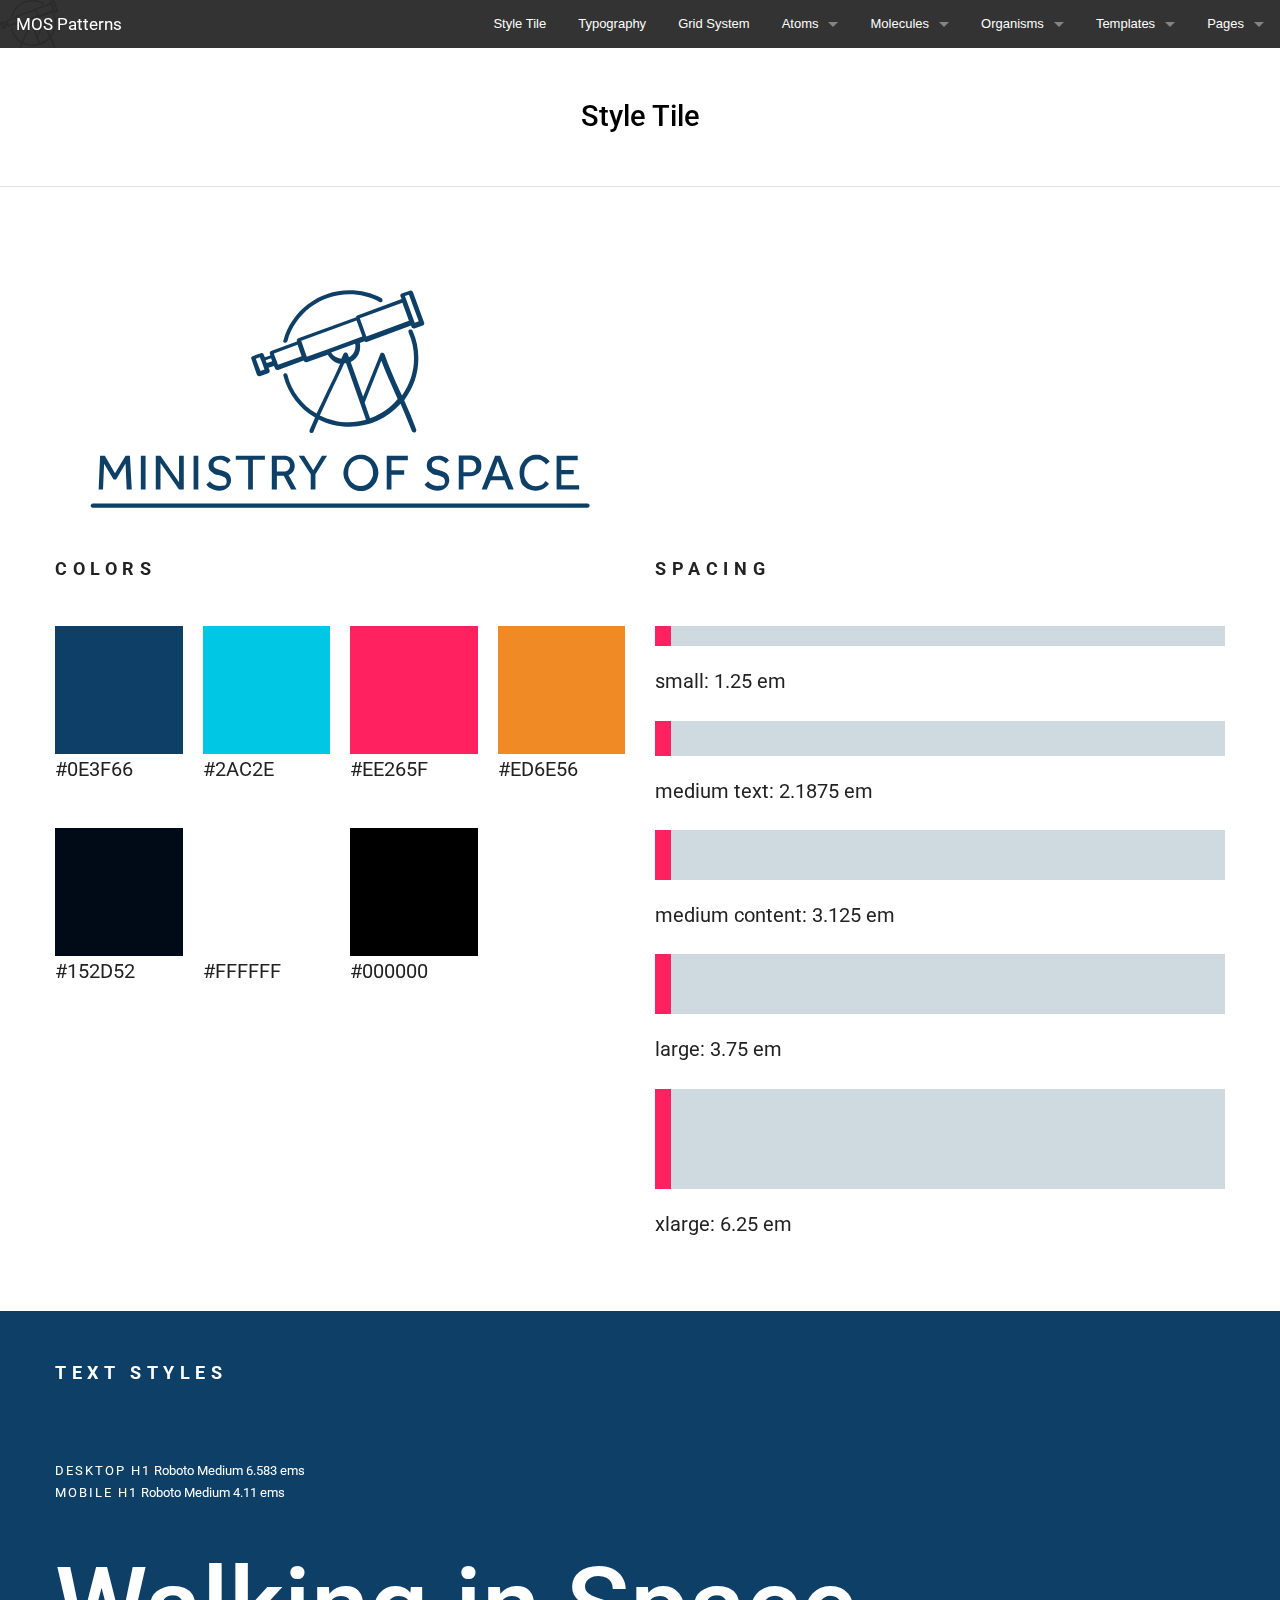
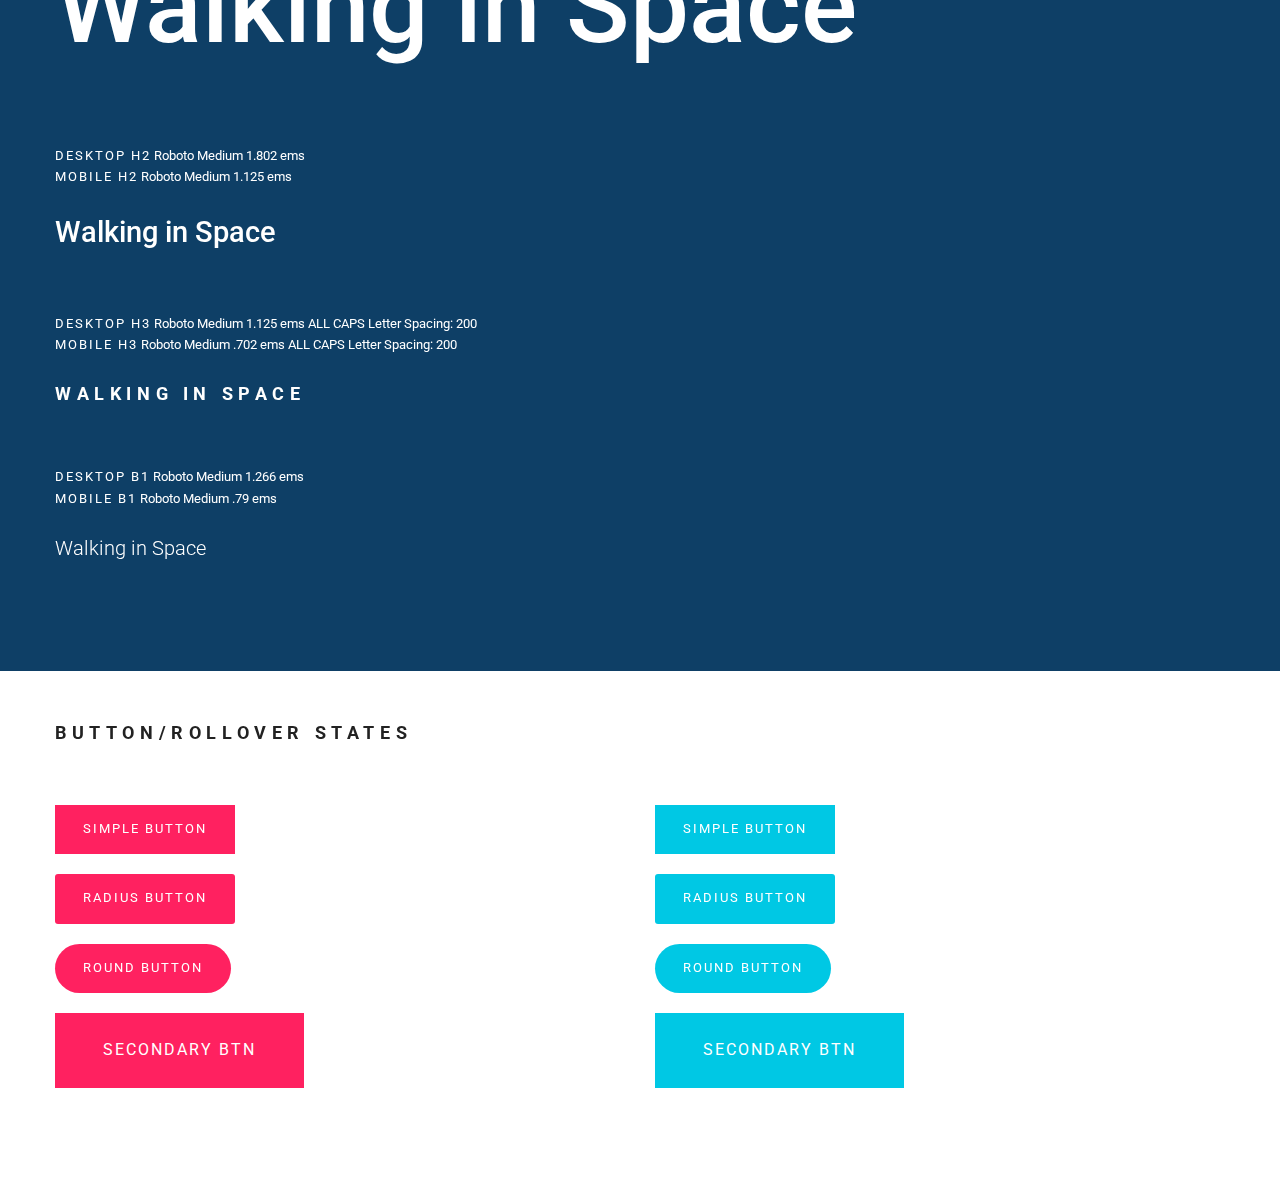
==== commit 77228329: "Update" ====
--- a/index.html
+++ b/index.html
@@ -1,14 +1,14 @@
 <!doctype html>
 <html class="no-js" lang="en">
-	<head>
-		<meta charset="utf-8" />
-		<meta name="viewport" content="width=device-width, initial-scale=1.0" />
-		<title>Ministry of Space</title>
+  <head>
+    <meta charset="utf-8" />
+    <meta name="viewport" content="width=device-width, initial-scale=1.0" />
+    <title>Ministry of Space</title>
       <link href="assets/css/app.min.css" rel="stylesheet" type="text/css" media="all"/>
-  		<script src="bower_components/foundation/js/vendor/modernizr.js"></script>
-	</head>
-	<body>
-    <div class="off-canvas-wrap styled" data-offcanvas>
+      <script src="bower_components/foundation/js/vendor/modernizr.js"></script>
+  </head>
+  <body>
+    <div class="off-canvas-wrap" data-offcanvas>
       <div class="inner-wrap">
       <nav class="tab-bar hide-for-large-up">
   <section class="right-small">
@@ -16,19 +16,51 @@
   </section>
 
   <section class="middle tab-bar-section">
-    <svg xmlns="http://www.w3.org/2000/svg" viewBox="0 0 137.2 18.8" enable-background="new 0 0 137.2 18.8"><path fill="#FFF" d="M2.6 4.4h1.3l2.8 4.9 2.8-4.9h1.3l.4 9.3h-1.2l-.3-7.1-2.7 4.4h-.6l-2.6-4.4-.3 7.1h-1.3l.4-9.3zM13.9 4.4h1.3v9.3h-1.3v-9.3zM17.9 4.4h1.4l5.1 7.3v-7.3h1.3v9.3h-1.3l-5.1-7.3v7.3h-1.3v-9.3zM28.4 4.4h1.3v9.3h-1.3v-9.3zM32.8 11.5c.1.1.3.3.4.5.2.2.3.3.6.4s.4.2.7.3c.3.1.5.1.8.1.6 0 1.1-.1 1.4-.4.3-.3.5-.7.5-1.1 0-.5-.2-.9-.6-1.2-.4-.3-1-.5-1.7-.6-.4-.1-.8-.2-1.1-.3-.3-.1-.6-.3-.8-.6-.2-.2-.4-.5-.6-.8-.1-.3-.2-.6-.2-1 0-.3.1-.7.2-1 .1-.3.3-.6.6-.8.3-.2.6-.4 1-.6s.8-.2 1.4-.2c.5 0 .9 0 1.2.1.3.1.6.2.8.4.3.1.5.3.6.4.1.2.2.3.3.4l-.9.8c-.1-.1-.1-.2-.3-.3s-.3-.2-.4-.3l-.6-.3c-.2-.1-.5-.1-.8-.1-.3 0-.6 0-.8.1-.2.1-.4.2-.5.3s-.2.3-.2.5c-.1.2-.1.3-.1.5s0 .4.1.6c.1.2.2.3.4.4.2.1.4.2.7.3l.9.3 1 .3c.3.1.6.3.9.5.3.2.5.5.6.8.2.3.2.7.2 1.2 0 .4-.1.8-.3 1.1s-.2.8-.5 1c-.3.2-.6.4-1 .6-.4.1-.8.2-1.3.2-.4 0-.8-.1-1.2-.2-.4-.1-.7-.2-1-.4-.3-.2-.6-.3-.8-.5-.2-.2-.4-.4-.5-.6l.9-.8zM43.3 5.6h-3.3v-1.2h8v1.2h-3.3v8.2h-1.3v-8.2zM50 4.4h3c.6 0 1.1.1 1.5.2.4.2.7.4 1 .6.3.3.4.5.6.9.1.3.2.7.2 1 0 .6-.1 1.1-.4 1.6s-.7.8-1.3 1l2.2 4h-1.5l-2-3.8h-1.9v3.8h-1.4v-9.3zm3.1 4.4c.6 0 1-.1 1.3-.4.3-.3.4-.7.4-1.2s-.2-.9-.5-1.2-.7-.4-1.3-.4h-1.8v3.2h1.9zM60.5 9.6l-3.2-5.2h1.5l2.4 4 2.4-4h1.4l-3.2 5.2v4.2h-1.4v-4.2zM74.3 14c-.7 0-1.3-.1-1.9-.4-.6-.3-1.1-.6-1.5-1.1s-.8-1-1-1.6-.4-1.2-.4-1.9.1-1.3.4-1.9.6-1.1 1-1.6.9-.8 1.5-1.1c.6-.3 1.2-.4 1.9-.4s1.3.1 1.9.4c.6.3 1.1.6 1.5 1.1.4.4.8 1 1 1.6.2.6.4 1.2.4 1.9s-.1 1.4-.4 2c-.2.6-.6 1.1-1 1.6-.4.4-.9.8-1.5 1.1-.6.1-1.2.3-1.9.3zm0-1.3c.5 0 1-.1 1.4-.3.4-.2.8-.5 1.1-.8.3-.3.5-.7.7-1.2s.2-.9.2-1.4c0-.5-.1-1-.2-1.4s-.4-.8-.7-1.2c-.3-.3-.6-.6-1.1-.8-.4-.2-.9-.3-1.4-.3-.5 0-1 .1-1.4.3-.4.2-.8.5-1.1.8-.3.3-.5.7-.7 1.2-.1.5-.1.9-.1 1.4 0 .5.1 1 .2 1.4.2.4.4.8.7 1.2.3.3.6.6 1.1.8.4.2.8.3 1.3.3zM81.4 4.4h5.9v1.2h-4.5v2.9h3.4v1.2h-3.4v4.1h-1.3v-9.4zM92.9 11.5c.1.1.3.3.4.5.2.2.3.3.6.4s.4.2.7.3c.3.1.5.1.8.1.6 0 1.1-.1 1.4-.4.3-.3.5-.7.5-1.1 0-.5-.2-.9-.6-1.2-.4-.3-1-.5-1.7-.6-.4-.1-.8-.2-1.1-.3s-.6-.3-.8-.6c-.2-.2-.4-.5-.6-.8-.1-.3-.2-.6-.2-1 0-.3.1-.7.2-1 .1-.3.3-.6.6-.8.3-.2.6-.4 1-.6s.8-.2 1.4-.2c.5 0 .9 0 1.2.1.3.1.6.2.8.4l.6.4c.1.2.2.3.3.4l-.9.8c-.1-.1-.1-.2-.3-.3s-.2-.2-.4-.3l-.6-.3s-.5-.1-.8-.1-.6 0-.8.1c-.2.1-.4.2-.5.3s-.2.3-.3.5c-.1.2-.1.3-.1.5s0 .4.1.6c.1.2.2.3.4.4l.8.3.9.3 1 .3c.3.1.6.3.9.5.3.2.5.5.6.8.2.3.2.7.2 1.2 0 .4-.1.8-.3 1.1s-.4.6-.7.9c-.3.2-.6.4-1 .6s-.7.3-1.2.3c-.4 0-.8-.1-1.2-.2s-.7-.2-1-.4c-.3-.2-.6-.3-.8-.5-.2-.2-.4-.4-.5-.6l1-.8zM101.2 4.4h3c.6 0 1.2.1 1.6.3.4.2.7.4 1 .7.2.3.4.6.5.9.1.3.1.7.1 1 0 .5-.1.9-.2 1.2-.2.4-.4.7-.7.9-.3.2-.6.4-1 .5-.4.1-.8.2-1.3.2h-1.7v3.7h-1.3v-9.4zm3 4.5c.6 0 1-.1 1.3-.4.3-.3.5-.7.5-1.2s-.2-.9-.5-1.3c-.3-.3-.8-.5-1.3-.5h-1.7v3.4h1.7zM111.3 4.4h1.4l3.7 9.3h-1.5l-1-2.6h-3.9l-1 2.6h-1.4l3.7-9.3zm2.1 5.6l-1.5-4.1-1.5 4.1h3zM126 12.1c-.1.2-.3.4-.5.6s-.5.4-.8.6-.7.4-1.1.5c-.4.1-.8.2-1.3.2-.7 0-1.3-.1-1.9-.4-.6-.2-1.1-.6-1.5-1-.4-.4-.7-.9-1-1.5-.2-.6-.3-1.2-.3-1.9s.1-1.3.3-1.9c.2-.6.5-1.1 1-1.6s.9-.8 1.5-1.1c.6-.3 1.2-.4 1.9-.4.5 0 .9.1 1.3.2s.7.3 1 .5l.8.6s.4.4.5.6l-1 .8c-.1-.2-.2-.3-.4-.5s-.3-.3-.6-.5-.5-.3-.7-.3c-.3-.1-.6-.1-1-.1-.5 0-1 .1-1.4.3-.4.2-.8.5-1 .8-.3.3-.5.7-.7 1.2-.1.4-.2.9-.2 1.4s.1 1 .2 1.4c.2.4.4.8.7 1.2.3.3.6.6 1 .8.4.2.8.3 1.3.3.4 0 .8-.1 1.1-.2.3-.1.6-.2.8-.4.2-.1.4-.3.5-.5.1-.2.2-.3.3-.4l1.2.7zM128.1 4.4h5.9v1.2h-4.5v2.7h3.4v1.2h-3.4v3h4.9v1.2h-6.2v-9.3zM136.6 18.8h-136c-.3 0-.6-.3-.6-.6s.3-.6.6-.6h136c.3 0 .6.3.6.6s-.3.6-.6.6z"/></svg>
+    <h1 class="title">MOS: Patterns</h1>
   </section>
 </nav>
 
 <aside class="right-off-canvas-menu">
   <ul class="off-canvas-list">
-    <li><a href="#">About</a></li>
-<li><a href="#">Support</a></li>
-<li><a href="#">Visit</a></li>
-<li><a href="#">Exhibitions</a></li>
-<li><a href="#">News</a></li>
-<li><a href="#">Educate</a></li>
-<li><a href="#">Resources</a></li>
+    <li><a href="index.html">Style Tile</a></li>
+<li><a href="type.html">Typography</a></li>
+<li><a href="grid.html">Grid System</a></li>
+<li class="has-dropdown"><a href="atoms.html">Atoms</a>
+  <ul class="dropdown">
+    <li><a href="color.html">Colors</a></li>
+    <li><a href="forms.html">Forms</a></li>
+    <li><a href="buttons.html">Buttons</a></li>
+    <li><a href="utilities.html">Utilities</a></li>
+  </ul>
+</li>
+<li class="has-dropdown"><a href="molecules.html">Molecules</a>
+  <ul class="dropdown">
+    <li><a href="hero.html">Hero</a></li>
+    <li><a href="blocks.html">Blocks</a></li>
+  </ul>
+</li>
+<li class="has-dropdown"><a href="organisms.html">Organisms</a>
+  <ul class="dropdown">
+    <li><a href="navigation.html">Navigation</a></li>
+    <li><a href="aside.html">Aside</a></li>
+    <li><a href="footer.html">Footer</a></li>
+  </ul>
+</li>
+<li class="has-dropdown"><a href="templates.html">Templates</a>
+  <ul class="dropdown">
+    <li><a href="about-wire.html">Single Page</a></li>
+    <li><a href="exhibit-wire.html">Single Article</a></li>
+    
+    <li><a href="home-wire.html">Full Page Grid</a></li>
+  </ul>
+</li>
+<li class="has-dropdown"><a href="pages.html">Pages</a>
+  <ul class="dropdown">
+    <li><a href="home-wire.html">Homepage</a></li>
+    <li><a href="about-wire.html">About</a></li>
+    <li><a href="exhibit-wire.html">Exhibit</a></li>
+  </ul>
+</li>
   </ul>
 </aside>
 
@@ -36,229 +68,210 @@
   
   <ul class="title-area">
     <li class="name">
-      <svg xmlns="http://www.w3.org/2000/svg" viewBox="0 0 137.2 18.8" enable-background="new 0 0 137.2 18.8"><path fill="#FFF" d="M2.6 4.4h1.3l2.8 4.9 2.8-4.9h1.3l.4 9.3h-1.2l-.3-7.1-2.7 4.4h-.6l-2.6-4.4-.3 7.1h-1.3l.4-9.3zM13.9 4.4h1.3v9.3h-1.3v-9.3zM17.9 4.4h1.4l5.1 7.3v-7.3h1.3v9.3h-1.3l-5.1-7.3v7.3h-1.3v-9.3zM28.4 4.4h1.3v9.3h-1.3v-9.3zM32.8 11.5c.1.1.3.3.4.5.2.2.3.3.6.4s.4.2.7.3c.3.1.5.1.8.1.6 0 1.1-.1 1.4-.4.3-.3.5-.7.5-1.1 0-.5-.2-.9-.6-1.2-.4-.3-1-.5-1.7-.6-.4-.1-.8-.2-1.1-.3-.3-.1-.6-.3-.8-.6-.2-.2-.4-.5-.6-.8-.1-.3-.2-.6-.2-1 0-.3.1-.7.2-1 .1-.3.3-.6.6-.8.3-.2.6-.4 1-.6s.8-.2 1.4-.2c.5 0 .9 0 1.2.1.3.1.6.2.8.4.3.1.5.3.6.4.1.2.2.3.3.4l-.9.8c-.1-.1-.1-.2-.3-.3s-.3-.2-.4-.3l-.6-.3c-.2-.1-.5-.1-.8-.1-.3 0-.6 0-.8.1-.2.1-.4.2-.5.3s-.2.3-.2.5c-.1.2-.1.3-.1.5s0 .4.1.6c.1.2.2.3.4.4.2.1.4.2.7.3l.9.3 1 .3c.3.1.6.3.9.5.3.2.5.5.6.8.2.3.2.7.2 1.2 0 .4-.1.8-.3 1.1s-.2.8-.5 1c-.3.2-.6.4-1 .6-.4.1-.8.2-1.3.2-.4 0-.8-.1-1.2-.2-.4-.1-.7-.2-1-.4-.3-.2-.6-.3-.8-.5-.2-.2-.4-.4-.5-.6l.9-.8zM43.3 5.6h-3.3v-1.2h8v1.2h-3.3v8.2h-1.3v-8.2zM50 4.4h3c.6 0 1.1.1 1.5.2.4.2.7.4 1 .6.3.3.4.5.6.9.1.3.2.7.2 1 0 .6-.1 1.1-.4 1.6s-.7.8-1.3 1l2.2 4h-1.5l-2-3.8h-1.9v3.8h-1.4v-9.3zm3.1 4.4c.6 0 1-.1 1.3-.4.3-.3.4-.7.4-1.2s-.2-.9-.5-1.2-.7-.4-1.3-.4h-1.8v3.2h1.9zM60.5 9.6l-3.2-5.2h1.5l2.4 4 2.4-4h1.4l-3.2 5.2v4.2h-1.4v-4.2zM74.3 14c-.7 0-1.3-.1-1.9-.4-.6-.3-1.1-.6-1.5-1.1s-.8-1-1-1.6-.4-1.2-.4-1.9.1-1.3.4-1.9.6-1.1 1-1.6.9-.8 1.5-1.1c.6-.3 1.2-.4 1.9-.4s1.3.1 1.9.4c.6.3 1.1.6 1.5 1.1.4.4.8 1 1 1.6.2.6.4 1.2.4 1.9s-.1 1.4-.4 2c-.2.6-.6 1.1-1 1.6-.4.4-.9.8-1.5 1.1-.6.1-1.2.3-1.9.3zm0-1.3c.5 0 1-.1 1.4-.3.4-.2.8-.5 1.1-.8.3-.3.5-.7.7-1.2s.2-.9.2-1.4c0-.5-.1-1-.2-1.4s-.4-.8-.7-1.2c-.3-.3-.6-.6-1.1-.8-.4-.2-.9-.3-1.4-.3-.5 0-1 .1-1.4.3-.4.2-.8.5-1.1.8-.3.3-.5.7-.7 1.2-.1.5-.1.9-.1 1.4 0 .5.1 1 .2 1.4.2.4.4.8.7 1.2.3.3.6.6 1.1.8.4.2.8.3 1.3.3zM81.4 4.4h5.9v1.2h-4.5v2.9h3.4v1.2h-3.4v4.1h-1.3v-9.4zM92.9 11.5c.1.1.3.3.4.5.2.2.3.3.6.4s.4.2.7.3c.3.1.5.1.8.1.6 0 1.1-.1 1.4-.4.3-.3.5-.7.5-1.1 0-.5-.2-.9-.6-1.2-.4-.3-1-.5-1.7-.6-.4-.1-.8-.2-1.1-.3s-.6-.3-.8-.6c-.2-.2-.4-.5-.6-.8-.1-.3-.2-.6-.2-1 0-.3.1-.7.2-1 .1-.3.3-.6.6-.8.3-.2.6-.4 1-.6s.8-.2 1.4-.2c.5 0 .9 0 1.2.1.3.1.6.2.8.4l.6.4c.1.2.2.3.3.4l-.9.8c-.1-.1-.1-.2-.3-.3s-.2-.2-.4-.3l-.6-.3s-.5-.1-.8-.1-.6 0-.8.1c-.2.1-.4.2-.5.3s-.2.3-.3.5c-.1.2-.1.3-.1.5s0 .4.1.6c.1.2.2.3.4.4l.8.3.9.3 1 .3c.3.1.6.3.9.5.3.2.5.5.6.8.2.3.2.7.2 1.2 0 .4-.1.8-.3 1.1s-.4.6-.7.9c-.3.2-.6.4-1 .6s-.7.3-1.2.3c-.4 0-.8-.1-1.2-.2s-.7-.2-1-.4c-.3-.2-.6-.3-.8-.5-.2-.2-.4-.4-.5-.6l1-.8zM101.2 4.4h3c.6 0 1.2.1 1.6.3.4.2.7.4 1 .7.2.3.4.6.5.9.1.3.1.7.1 1 0 .5-.1.9-.2 1.2-.2.4-.4.7-.7.9-.3.2-.6.4-1 .5-.4.1-.8.2-1.3.2h-1.7v3.7h-1.3v-9.4zm3 4.5c.6 0 1-.1 1.3-.4.3-.3.5-.7.5-1.2s-.2-.9-.5-1.3c-.3-.3-.8-.5-1.3-.5h-1.7v3.4h1.7zM111.3 4.4h1.4l3.7 9.3h-1.5l-1-2.6h-3.9l-1 2.6h-1.4l3.7-9.3zm2.1 5.6l-1.5-4.1-1.5 4.1h3zM126 12.1c-.1.2-.3.4-.5.6s-.5.4-.8.6-.7.4-1.1.5c-.4.1-.8.2-1.3.2-.7 0-1.3-.1-1.9-.4-.6-.2-1.1-.6-1.5-1-.4-.4-.7-.9-1-1.5-.2-.6-.3-1.2-.3-1.9s.1-1.3.3-1.9c.2-.6.5-1.1 1-1.6s.9-.8 1.5-1.1c.6-.3 1.2-.4 1.9-.4.5 0 .9.1 1.3.2s.7.3 1 .5l.8.6s.4.4.5.6l-1 .8c-.1-.2-.2-.3-.4-.5s-.3-.3-.6-.5-.5-.3-.7-.3c-.3-.1-.6-.1-1-.1-.5 0-1 .1-1.4.3-.4.2-.8.5-1 .8-.3.3-.5.7-.7 1.2-.1.4-.2.9-.2 1.4s.1 1 .2 1.4c.2.4.4.8.7 1.2.3.3.6.6 1 .8.4.2.8.3 1.3.3.4 0 .8-.1 1.1-.2.3-.1.6-.2.8-.4.2-.1.4-.3.5-.5.1-.2.2-.3.3-.4l1.2.7zM128.1 4.4h5.9v1.2h-4.5v2.7h3.4v1.2h-3.4v3h4.9v1.2h-6.2v-9.3zM136.6 18.8h-136c-.3 0-.6-.3-.6-.6s.3-.6.6-.6h136c.3 0 .6.3.6.6s-.3.6-.6.6z"/></svg>
+      <h1><a href="#">MOS Patterns</a></h1>
     </li>
   </ul>
 
   <section class="top-bar-section">
     <!-- Right Nav Section -->
-    <ul class="main-nav right">
-      <li><a href="#">About</a></li>
-<li><a href="#">Support</a></li>
-<li><a href="#">Visit</a></li>
-<li><a href="#">Exhibitions</a></li>
-<li><a href="#">News</a></li>
-<li><a href="#">Educate</a></li>
-<li><a href="#">Resources</a></li>
+    <ul class="right">
+      <li><a href="index.html">Style Tile</a></li>
+<li><a href="type.html">Typography</a></li>
+<li><a href="grid.html">Grid System</a></li>
+<li class="has-dropdown"><a href="atoms.html">Atoms</a>
+  <ul class="dropdown">
+    <li><a href="color.html">Colors</a></li>
+    <li><a href="forms.html">Forms</a></li>
+    <li><a href="buttons.html">Buttons</a></li>
+    <li><a href="utilities.html">Utilities</a></li>
+  </ul>
+</li>
+<li class="has-dropdown"><a href="molecules.html">Molecules</a>
+  <ul class="dropdown">
+    <li><a href="hero.html">Hero</a></li>
+    <li><a href="blocks.html">Blocks</a></li>
+  </ul>
+</li>
+<li class="has-dropdown"><a href="organisms.html">Organisms</a>
+  <ul class="dropdown">
+    <li><a href="navigation.html">Navigation</a></li>
+    <li><a href="aside.html">Aside</a></li>
+    <li><a href="footer.html">Footer</a></li>
+  </ul>
+</li>
+<li class="has-dropdown"><a href="templates.html">Templates</a>
+  <ul class="dropdown">
+    <li><a href="about-wire.html">Single Page</a></li>
+    <li><a href="exhibit-wire.html">Single Article</a></li>
+    
+    <li><a href="home-wire.html">Full Page Grid</a></li>
+  </ul>
+</li>
+<li class="has-dropdown"><a href="pages.html">Pages</a>
+  <ul class="dropdown">
+    <li><a href="home-wire.html">Homepage</a></li>
+    <li><a href="about-wire.html">About</a></li>
+    <li><a href="exhibit-wire.html">Exhibit</a></li>
+  </ul>
+</li>
     </ul>
   </section>
 </nav>
-		  
-
-<section class="hero">
-  <figure class="cover" style="background-image: url(assets/images/hero-walk.jpg);">  
-  </figure>
-
-  <div class="large-9 columns bottom-large">
-  <header class="hero-offset">
-    <h6 class="t-bright t-spaced zeta">Interactive Exhibition</h6>
-    <h1>Walking in Space</h1>
-    <p>Join astronauts as they go on spacewalks, miles above the Earth. Lorem ipsum dolor sit amet, consectetur adipisicing elit.</h2>
-  </header>
-  </div>
-</section>
-
-<section class="content clearfix">
-
-  <div class="main home-grid bg-darken clearfix column-collapse items-container" data-equalizer>
-    <div class="small-12 medium-12 large-8 columns item bg-white" data-equalizer-watch>
-      <article class="block">
-        <header>
-        <h2 class="t-caps">Become a Member</h2></header>
-        <p>Be on the list when anything happens. Perks include staying update on special events, watch parties, seminars, and web launch parties. Member’s receive discount offers for items includingg tickets, member events and merchandise. </p>
-        <ul class="button-group">
-          <li><a href="#" class="button secondary">Subscribe</a></li>
-          <li><a href="#" class="button">Donate</a></li>
-        </ul>
-      </article>
+       
+<section class="slat">
+  <div class="row">
+    <h2 class="text-center no-margin">Style Tile</h2>
+  </div>
+</section>
+
+<hr class="no-margin">
+
+<section class="slat">
+  <div class="row">
+    <div class="large-6 columns">
+      <span class="logo">
+        <svg xmlns="http://www.w3.org/2000/svg" viewBox="0 0 156.7 86.2" enable-background="new 0 0 156.7 86.2"><path d="M63.1 29.6h.2c.3 0 .5-.2.6-.4 2.1-7.6 9.1-12.9 17-12.9 2.9 0 5.8.7 8.3 2.1.3.2.7 0 .8-.2s0-.7-.2-.8c-2.7-1.5-5.8-2.2-8.9-2.2-8.4 0-15.9 5.7-18.1 13.8-.2.1 0 .5.3.6zM55.5 38.4c.1.2.3.4.6.4h.2l2.3-.8c.3-.1.5-.5.4-.8l-.3-.7 1.5-.5.3.7c.1.2.3.4.6.4h.2l7.1-2.6v.1c.1.1.2.3.3.3l.3.1h.2l5.8-2.1c.7 1.3 2 2.3 3.4 2.5-1.1 2.6-2.4 5.2-3.7 7.8-.9 2-1.9 4-2.8 5.9-3.9-2.3-6.9-6.1-8-10.7-.1-.3-.4-.5-.7-.4-.3.1-.5.4-.4.7 1.3 5 4.5 9.1 8.7 11.5-.5 1.2-1 2.3-1.5 3.4-.1.3 0 .7.3.8h.2c.2 0 .5-.1.6-.4.4-1.1.9-2.2 1.4-3.3 2.6 1.3 5.4 2 8.5 2 5.6 0 10.5-2.4 14-6.3 1.1 2.6 2.2 5.1 3.1 7.5.1.2.3.4.6.4h.2c.3-.1.5-.5.4-.8-.9-2.6-2.1-5.4-3.3-8.1 2.5-3.2 3.9-7.2 3.9-11.5 0-2.6-.5-5.2-1.6-7.6-.1-.3-.5-.4-.8-.3-.3.1-.4.5-.3.8 1 2.2 1.5 4.6 1.5 7.1 0 3.8-1.2 7.3-3.3 10.2l-.5-1c-1.6-3.5-3.2-7.1-4.3-10.3-.1-.2-.3-.4-.6-.4s-.5.1-.6.4l-4.7 11.7-3.4-9.6c1-.5 1.7-1.2 2.2-2.2.4-1 .5-2 .3-3l1.3-.5c.1.1.2.2.4.2h.2l12.2-4.5.1.4c.1.1.2.3.3.3l.3.1h.2l2.3-.8c.3-.1.5-.5.4-.8l-3.1-8.4c-.1-.3-.5-.5-.8-.4l-2.3.8c-.1.1-.3.2-.3.3-.1.1-.1.3 0 .5l.3.7-12.2 4.5c-.1.1-.3.2-.3.3v.2l-15.9 5.8c-.3.1-.5.5-.4.8v.1l-7.1 2.6c-.1.1-.3.2-.3.3-.1.1-.1.3 0 .5l.1.4-1.5.5-.3-.7c-.1-.3-.5-.5-.8-.4l-2.3.8c-.1.1-.3.2-.3.3-.1.1-.1.3 0 .5l1.5 4.3zm29.7 7.5l4.5-11.3c1.1 2.9 2.5 6 3.8 8.9l.7 1.6c-2 2.4-4.6 4.2-7.6 5.3l-1.5-4.4c.1 0 .1 0 .1-.1zm.3 4.9c-1.5.4-3.1.7-4.7.7-2.8 0-5.5-.7-8-1.9l2.8-6c1.3-2.8 2.7-5.6 3.9-8.3.2 0 .3 0 .5-.1l5.5 15.6zm-3.2-18.8c-.3.7-.8 1.2-1.5 1.6l-.3-.9c-.1-.2-.3-.4-.6-.4-.2 0-.5.1-.6.4l-.6 1.3c-1.1-.1-2.2-.7-2.8-1.7l6.6-2.4c.2.7.1 1.5-.2 2.1zm15-15.6l2.7 7.3-1.1.4-2.7-7.3 1.1-.4zm-1.8 2.2l1.8 5-11.7 4.3-1.8-5 11.7-4.3zm-12.6 4.9l1.6 4.4-1.7.6-7.8 2.9-5.8 2.1v-.1l-1.3-3.7-.2-.6 15.2-5.6zm-16.2 6.7l.7 2 .4 1.1-6.5 2.4-.3-.9-.7-1.8-.1-.4 6.5-2.4zm-7.3 3.7l.3.8-1.5.5-.3-.8 1.5-.5zm-3.1-.3l.3.7.1.2.9 2.5-1.1.4-1.3-3.4 1.1-.4zM13.5 62.9l2.6 4.3h.7l2.6-4.4.3 7.2h1.4l-.5-9.3h-1.2l-2.9 4.8-2.8-4.8h-1.3l-.4 9.3h1.2zM23.6 60.7h1.3v9.3h-1.3zM29 62.7l5.1 7.3h1.3v-9.3h-1.3v7.3l-5.1-7.3h-1.3v9.3h1.3zM38.1 60.7h1.3v9.3h-1.3zM45.1 69c-.3 0-.6 0-.8-.1-.3-.1-.5-.2-.7-.3s-.4-.3-.6-.4c-.2-.2-.3-.3-.4-.5l-1 .9c.1.2.3.4.5.6.2.2.5.4.8.5.3.2.6.3 1 .4.4.1.8.2 1.2.2.5 0 .9-.1 1.3-.2s.7-.3 1-.6c.3-.2.5-.5.7-.9s.3-.7.3-1.1c0-.5-.1-.9-.2-1.2-.2-.3-.4-.6-.6-.8-.3-.2-.6-.4-.9-.5l-1-.3c-.4-.1-.7-.2-.9-.3-.3-.1-.5-.2-.7-.3-.2-.1-.3-.3-.4-.4-.1-.2-.1-.4-.1-.6 0-.2 0-.3.1-.5s.2-.3.3-.4.3-.2.5-.3c.2-.1.5-.1.8-.1.3 0 .6 0 .8.1l.6.3c.2.1.3.2.4.3l.3.3.9-.8c-.1-.1-.2-.2-.3-.4-.1-.1-.3-.3-.6-.4-.2-.1-.5-.3-.8-.4-.3-.1-.7-.1-1.2-.1s-1 .1-1.4.2-.7.3-1 .6c-.3.2-.5.5-.6.8-.1.3-.2.6-.2 1s.1.7.2 1c.1.3.3.6.6.8.2.2.5.4.8.6s.7.3 1.1.3c.7.2 1.3.4 1.7.6.4.3.6.6.6 1.2 0 .5-.2.9-.5 1.1-.5 0-1 .1-1.6.1zM53.1 70h1.3v-8.2h3.3v-1.1h-8v1.1h3.4zM65.5 65c.3-.5.4-1 .4-1.6 0-.3-.1-.7-.2-1-.1-.3-.3-.6-.6-.9-.3-.3-.6-.5-1-.6-.4-.2-.9-.2-1.5-.2h-3v9.3h1.4v-3.8h1.9l2 3.8h1.5l-2.2-4c.6-.2 1-.6 1.3-1zm-1.4-.4c-.3.3-.7.4-1.3.4h-1.8v-3.2h1.8c.6 0 1 .1 1.3.4s.5.7.5 1.2-.2.9-.5 1.2zM71.6 70v-4.2l3.2-5.1h-1.4l-2.4 4-2.5-4h-1.5l3.3 5.1v4.2zM86 60.8c-.6-.3-1.2-.4-1.9-.4s-1.3.1-1.9.4c-.6.3-1.1.6-1.5 1.1s-.8 1-1 1.6-.4 1.2-.4 1.9.1 1.3.4 1.9.6 1.1 1 1.6.9.8 1.5 1.1c.6.3 1.2.4 1.9.4s1.3-.1 1.9-.4c.6-.3 1.1-.6 1.5-1.1.4-.4.8-1 1-1.6.2-.6.4-1.2.4-1.9s-.1-1.3-.4-1.9c-.2-.6-.6-1.1-1-1.6s-1-.8-1.5-1.1zm1.2 5.9c-.2.4-.4.8-.7 1.2-.3.3-.6.6-1.1.8-.4.2-.9.3-1.4.3-.5 0-1-.1-1.4-.3-.4-.2-.8-.5-1.1-.8-.3-.3-.5-.7-.7-1.2-.2-.4-.2-.9-.2-1.4 0-.5.1-1 .2-1.4.2-.4.4-.8.7-1.2.3-.3.6-.6 1.1-.8.4-.2.9-.3 1.4-.3.5 0 1 .1 1.4.3.4.2.8.5 1.1.8.3.3.5.7.7 1.2s.2.9.2 1.4c.1.5 0 1-.2 1.4zM97 61.9v-1.2h-5.8v9.3h1.3v-4.1h3.5v-1.2h-3.5v-2.8zM105.1 69c-.3 0-.6 0-.8-.1-.3-.1-.5-.2-.7-.3s-.4-.3-.6-.4c-.2-.2-.3-.3-.4-.5l-1 .9c.1.2.3.4.5.6.2.2.5.4.8.5.3.2.6.3 1 .4s.8.2 1.2.2c.5 0 .9-.1 1.3-.2s.7-.3 1-.6c.3-.2.5-.5.7-.9s.3-.7.3-1.1c0-.5-.1-.9-.2-1.2-.2-.3-.4-.6-.6-.8-.3-.2-.6-.4-.9-.5l-1-.3c-.4-.1-.7-.2-.9-.3-.3-.1-.5-.2-.7-.3-.2-.1-.3-.3-.4-.4-.1-.2-.1-.4-.1-.6 0-.2 0-.3.1-.5s.2-.3.3-.4.3-.2.5-.3c.2-.1.5-.1.8-.1s.6 0 .8.1l.6.3c.2.1.3.2.4.3l.3.3.9-.8c-.1-.1-.2-.2-.3-.4-.1-.1-.3-.3-.6-.4-.2-.1-.5-.3-.8-.4-.3-.1-.7-.1-1.2-.1s-1 .1-1.4.2-.7.3-1 .6c-.3.2-.5.5-.6.8-.1.3-.2.6-.2 1s.1.7.2 1c.1.3.3.6.6.8.2.2.5.4.8.6s.7.3 1.1.3c.7.2 1.3.4 1.7.6.4.3.6.6.6 1.2 0 .5-.2.9-.5 1.1-.5 0-.9.1-1.6.1zM112.3 66.3h1.7c.5 0 .9-.1 1.3-.2s.7-.3 1-.5c.3-.2.5-.5.7-.9.2-.4.2-.8.2-1.2 0-.3 0-.6-.1-1-.1-.3-.3-.6-.5-.9-.2-.3-.6-.5-1-.7-.4-.2-.9-.3-1.6-.3h-3v9.4h1.3v-3.7zm0-4.5h1.7c.6 0 1 .2 1.3.5.3.3.5.7.5 1.3 0 .5-.2.9-.5 1.2-.3.3-.8.4-1.3.4h-1.7v-3.4zM119.8 67.4h3.8l1 2.6h1.5l-3.7-9.3h-1.4l-3.7 9.3h1.4l1.1-2.6zm1.9-5.2l1.5 4.1h-3l1.5-4.1zM128.7 68.9c.4.4.9.8 1.5 1 .6.2 1.2.4 1.9.4.5 0 .9-.1 1.3-.2s.8-.3 1.1-.5.6-.4.8-.6.4-.4.5-.6l-.9-.8c-.1.1-.2.2-.3.4-.1.2-.3.3-.5.5-.2.1-.5.3-.8.4-.3.1-.7.2-1.1.2-.5 0-.9-.1-1.3-.3-.4-.2-.7-.4-1-.8-.3-.3-.5-.7-.7-1.2-.2-.4-.2-.9-.2-1.4s.1-1 .2-1.4c.1-.4.4-.8.7-1.2.3-.3.6-.6 1-.8.4-.2.9-.3 1.4-.3.4 0 .7 0 1 .1.3.1.5.2.7.3s.4.3.6.5c.2.2.3.3.4.5l1-.8c-.1-.2-.3-.4-.5-.6s-.5-.4-.8-.6c-.3-.2-.6-.3-1-.5s-.8-.2-1.3-.2c-.7 0-1.3.1-1.9.4-.6.3-1.1.6-1.5 1.1s-.7 1-1 1.6c-.2.6-.3 1.2-.3 1.9s.1 1.3.3 1.9c0 .6.3 1.1.7 1.6zM144.1 68.8h-4.9v-3h3.4v-1.2h-3.4v-2.7h4.5v-1.2h-5.8v9.3h6.2zM146.4 73.8h-136c-.3 0-.6.3-.6.6s.2.6.6.6h136c.3 0 .6-.3.6-.6s-.3-.6-.6-.6z"/></svg>
+      </span>
     </div>
-
-    <div class="bg-darken small-12 medium-6 large-4 columns item" data-equalizer-watch>
-      <figure class="max-width">
-        <img data-interchange="[assets/images/block-launch.jpg, (default)], [assets/images/block-launch.jpg, (medium)]">
-      </figure>
-      <article class="block text-center bg-logo">
-        <header>
-          <h2 class="t-caps">Visit the Ministry</h2></header>
-          <p class="t-caps">10 am - 8pm</p>
-          <p class="t-caps"><a href="">Directions</a></p>
-      </article>
+  </div>
+
+  <div class="row">
+    <div class="large-6 columns">
+      <h3 class="t-spaced padd-down-1">Colors</h3>
+      <ul class="small-block-grid-4">
+        <li>
+          <div class="pattern-swatch bg-darken">
+            <span></span>
+          </div>
+          <p>#0E3F66</p>
+        </li>
+        <li>
+          <div class="pattern-swatch bg-secondary">
+            <span></span>
+          </div>
+          <p>#2AC2E</p>
+        </li>
+        <li>
+          <div class="pattern-swatch bg-primary">
+            <span></span>
+          </div>
+          <p>#EE265F</p>
+        </li>
+        <li>
+          <div class="pattern-swatch bg-warning">
+            <span></span>
+          </div>
+          <p>#ED6E56</p>
+        </li>
+        <li>
+          <div class="pattern-swatch bg-deep">
+            <span></span>
+          </div>
+          <p>#152D52</p>
+        </li>
+        <li>
+          <div class="pattern-swatch bg-white">
+            <span></span>
+          </div>
+          <p>#FFFFFF</p>
+        </li>
+        <li>
+          <div class="pattern-swatch bg-black">
+            <span></span>
+          </div>
+          <p>#000000</p>
+        </li>
+      </ul>
+  </div>
+
+  <div class="large-6 columns">
+    <h3 class="t-spaced padd-down-1">Spacing</h3>
+    <ul>
+    <li><span class="spacer"><span class="padd-up-1"></span></span>
+    <p>small: 1.25 em</p></li>
+    <li><span class="spacer"><span class="padd-up-2"></span></span>
+    <p>medium text: 2.1875 em</p></li>
+    <li><span class="spacer"><span class="padd-up-3"></span></span>
+    <p>medium content: 3.125 em</p></li>
+    <li><span class="spacer"><span class="padd-up-4"></span></span>
+    <p>large: 3.75 em</p></li>
+    <li><span class="spacer"><span class="padd-up-5"></span></span>
+    <p>xlarge: 6.25 em</p></li>
+    </ul>
+  </div>
+</div>
+</section>
+
+<section class="slat bg-darken">
+
+  <div class="row padd-down-3">
+    <div class="large-12 columns">
+      <h3 class="t-spaced">Text Styles</h3>
     </div>
-
-    <div class="block-photo small-12 medium-6 large-4 columns item">
-      <figure class="block-photo-figure max-width bg-tint">
-        <img data-interchange="[assets/images/block-alan.jpg, (default)], [assets/images/block-alan.jpg, (medium)]">
-        <figcaption class="block"><h3 class="no-margin">Exhibitons</h3></figcaption>
-      </figure>
-
-      <article class="block-type">
-        <figure class="block-photo-figure max-width">
-          <img data-interchange="[assets/images/block-flight.jpg, (default)], [assets/images/block-flight.jpg, (medium)]">
-        </figure>
-        <header class="block block-type-header bg-secondary-tint">
-          <h2 class="t-caps">Apollo Landers on Display</h2>
-          <p><a href="">read more</a></p>
-        </header>
-      </article>
+  </div>
+
+  <div class="row">
+  <div class="large-12 columns">
+    <header class="padd-down-2">
+      <p class="zeta no-margin"><span class="t-caps">Desktop H1</span> Roboto Medium 6.583 ems</p>
+      <p class="zeta"><span class="t-caps">Mobile H1</span> Roboto Medium 4.11 ems</p>
+      <h1>Walking in Space</h1>
+    </header>
+
+  </div>
+</div>
+<div class="row">
+  <div class="large-6 columns">
+    <header class="padd-down-2">
+      <p class="zeta no-margin"><span class="t-caps">Desktop H2</span> Roboto Medium 1.802 ems</p>
+      <p class="zeta"><span class="t-caps">Mobile H2</span> Roboto Medium 1.125 ems</p>
+      <h2>Walking in Space</h2>
+    </header>
+    <header class="padd-down-2">
+      <p class="zeta no-margin"><span class="t-caps">Desktop H3</span> Roboto Medium 1.125 ems ALL CAPS Letter Spacing: 200</p>
+      <p class="zeta"><span class="t-caps">Mobile H3</span> Roboto Medium .702 ems ALL CAPS Letter Spacing: 200</p>
+      <h3>Walking in Space</h3>
+    </header>
+    <header class="padd-down-2">
+      <p class="zeta no-margin"><span class="t-caps">Desktop B1</span> Roboto Medium 1.266 ems</p>
+      <p class="zeta"><span class="t-caps">Mobile  B1</span> Roboto Medium .79 ems</p>
+      <h4>Walking in Space</h4>
+    </header>
+  </div>
+</div>
+
+</section>
+
+<section class="slat">
+  <div class="row">
+    <div class="large-12 columns">
+    <h3 class="t-spaced padd-down-2">Button/Rollover States</h3>
     </div>
-
-    <div class="block-photo small-12 medium-6 large-4 columns clear-medium item">
-      <figure class="block-photo-figure hide-for-medium-up max-width">
-        <img data-interchange="[assets/images/block-rocket.jpg, (default)], [assets/images/block-space.jpg, (medium)]">
-        <figcaption class="block"><h3>Museum</h3></figcaption>
-      </figure>
-
-      <article class="block-type">
-        <figure class="block-photo-figure max-width">
-          <img data-interchange="[assets/images/block-space.jpg, (default)], [assets/images/block-space.jpg, (medium)]">
-        </figure>
-        <header class="block block-type-header bg-warning-tint">
-          <h2 class="t-caps">Ride the Stars in the Exploratorium</h2>
-          <p><a href="">read more</a></p>
-        </header>
-      </article>
-
-      <figure class="block-photo-figure show-for-medium-up max-width">
-        <img data-interchange="[assets/images/block-rocket.jpg, (default)], [assets/images/block-rocket.jpg, (medium)]">
-        <figcaption class="block"><h3 class="no-margin">Museum</h3></figcaption>
-      </figure>
-    </div>
-
-    <div class="block-photo small-12 medium-6 large-4 columns item">
-      <figure class="block-photo-figure max-width">
-        <img data-interchange="[assets/images/block-blast.jpg, (default)], [assets/images/block-blast.jpg, (medium)]">
-        <figcaption class="block"><h3 class="no-margin">News</h3></figcaption>
-      </figure>
-
-      <article class="block-type">
-        <figure class="block-photo-figure max-width">
-          <img data-interchange="[assets/images/block-math.jpg, (default)], [assets/images/block-math.jpg, (medium)]">
-        </figure>
-        <header class="block block-type-header bg-primary-tint">
-          <h2 class="t-caps">Rockets are Electric</h2>
-          <p><a href="">read more</a></p>
-          </header>
-      </article>
-    </div>
-  </div>
-
-  <div class="secondary home-grid clearfix column-collapse end items-container max-width">
-    <div class="block-photo small-12 medium-12 large-8 columns item">
-      <article class="block-type">
-        <figure class="block-photo-figure max-width">
-          <img data-interchange="[assets/images/block-closeup.jpg, (default)], [assets/images/block-closeup.jpg, (medium)]">
-        </figure>
-        <header class="block block-type-header bg-darken-tint">
-          <h3>Exhibtions</h3>
-          <h2 class="t-caps">New Material found on the Moon</h2>
-          <p><a href="">read more</a></p>
-          </header>
-      </article>
-    </div>
-
-    <div class="small-12 medium-6 large-4 columns item">
-      <article class="block no-padding-bottom">
-        <figure class="max-width mini-fig">
-          <img data-interchange="[assets/images/mini-astro.jpg, (default)], [assets/images/mini-astro.jpg, (medium)]">
-        </figure>
-        <header>
-        <h3>People</h3>
-        <h2 class="t-caps">Dean Marlow, Astronaut</h2>
-        <p class="no-margin"><a href="">read more</a></p>
-        </header>
-      </article>
-    </div>
-
-    <div class="block-photo small-12 medium-6 large-4 columns clear-large item">
-      <article class="block-type">
-        <figure class="max-width">
-          <img data-interchange="[assets/images/block-clouds.jpg, (default)], [assets/images/block-clouds.jpg, (medium)]">
-        </figure>
-        <header class="block block-type-header bg-primary-tint">
-          <h3>Discussion</h3>
-          <h2 class="t-caps">Would You Live on Mars?</h2>
-          <p><a href="">read more</a></p>
-        </header>
-      </article>
-    </div>
-
-    <div class="small-12 medium-6 large-4 columns clear-medium item">
-      <article class="block no-padding-bottom">
-        <header>
-        <h3>Learn More</h3>
-        <h2 class="t-caps">Where Does Space Start?</h2>
-        <p><a href="">read more</a></p>
-        </header>
-      </article>
-    </div>
-
-    <div class="block-photo small-12 medium-6 large-4 columns item">
-      <article class="block-type">
-        <figure class="max-width">
-          <img data-interchange="[assets/images/block-astro.jpg, (default)], [assets/images/block-astro.jpg, (medium)]">
-        </figure>
-        <header class="block block-type-header bg-warning-tint">
-          <h3>Resources</h3>
-          <h2 class="t-caps">Browse the Archives</h2>
-          <p><a href="">read more</a></p>
-          </header>
-      </article>
-    </div>
-  </div>
-
-</section>
-
-<footer class="footer bg-deep" data-equalizer>
-  <div class="row no-max">
-    <div class="large-8 columns" data-equalizer-watch>
-      <nav class="h-nav">
-        <ul class="r-inline-list">
-          <li><a href="#">About</a></li>
-<li><a href="#">Support</a></li>
-<li><a href="#">Visit</a></li>
-<li><a href="#">Exhibitions</a></li>
-<li><a href="#">News</a></li>
-<li><a href="#">Educate</a></li>
-<li><a href="#">Resources</a></li>
-        </ul>
-      </nav>
-
-      <div class="row p-absolute-down left-medium">
-        <div class="large-8 columns">
-          <p class="t-bright no-margin">Copyright © 2015</p>
-        </div>
-        
-        <div class="large-4 columns">
-          <a href="" class="info right">Follow MOS</a>
-        </div>
-      </div>
-    </div>
-
-    <div class="bg-darken large-4 right" data-equalizer-watch>
-      <figure class="max-width">
-        <img data-interchange="[assets/images/block-nasa.jpg, (default)], [assets/images/block-nasa.jpg, (medium)]">
-      </figure>
-      <article class="block text-center bg-logo">
-        <header>
-          <h2 class="t-caps">Visit the Ministry</h2></header>
-          <p class="t-caps">10 am - 8pm</p>
-          <p class="t-caps"><a href="">Directions</a></p>
-      </article>
-    </div>
-  </div>
-</footer>
-
-  		<script src="bower_components/jquery/dist/jquery.min.js"></script>
+  </div>
+
+  <div class="row">
+  <div class="large-6 columns">
+    <p>
+      <a href="#" class="small button">Simple Button</a><br/>
+      <a href="#" class="small radius button">Radius Button</a><br/>
+      <a href="#" class="small round button">Round Button</a><br/>
+      <a href="#" class="medium button">Secondary Btn</a>
+    </p>
+  </div>
+
+  <div class="large-6 columns">
+    <p>
+      <a href="#" class="secondary small button">Simple Button</a><br/>
+      <a href="#" class="secondary small radius button">Radius Button</a><br/>
+      <a href="#" class="secondary small round button">Round Button</a><br/>
+      <a href="#" class="secondary medium button">Secondary Btn</a>
+    </p>
+  </div>
+</div>
+</section>
+  
+
+      <script src="bower_components/jquery/dist/jquery.min.js"></script>
 <script src="assets/js/foundation.min.js"></script>
 <script src="bower_components/google-code-prettify/bin/prettify.min.js"></script>
 <script src="assets/js/app.min.js"></script>
@@ -272,5 +285,5 @@
 
       </div>
     </div> 
-	</body>
+  </body>
 </html>
--- a/assets/css/app.min.css
+++ b/assets/css/app.min.css
@@ -1 +1 @@
-@import url(http://fonts.googleapis.com/css?family=Roboto:300,400,500,700);@import url(http://fonts.googleapis.com/css?family=Roboto+Slab:400,300);meta.foundation-version{font-family:"../../5.4.7"}meta.foundation-mq-small{font-family:"../../only screen";width:0}meta.foundation-mq-medium{font-family:"/only screen and (min-width:40.063em)/";width:40.063em}meta.foundation-mq-large{font-family:"/only screen and (min-width:64.063em)/";width:64.063em}meta.foundation-mq-xlarge{font-family:"/only screen and (min-width:90.063em)/";width:90.063em}meta.foundation-mq-xxlarge{font-family:"/only screen and (min-width:120.063em)/";width:120.063em}meta.foundation-data-attribute-namespace{font-family:false}body,html{height:100%}*,:after,:before{-webkit-box-sizing:border-box;-moz-box-sizing:border-box;box-sizing:border-box}body,html{font-size:100%}body{background:#fff;color:#222;padding:0;margin:0;font-weight:400;font-style:normal;line-height:1.5;position:relative;cursor:auto}a:hover{cursor:pointer}img{max-width:100%;height:auto;-ms-interpolation-mode:bicubic}#map_canvas embed,#map_canvas img,#map_canvas object,.map_canvas embed,.map_canvas img,.map_canvas object{max-width:none!important}.left{float:left!important}.right{float:right!important}.clearfix:after,.clearfix:before{content:" ";display:table}.clearfix:after{clear:both}.hide{display:none!important;visibility:hidden}.invisible{visibility:hidden}.antialiased{-webkit-font-smoothing:antialiased;-moz-osx-font-smoothing:grayscale}img{display:inline-block;vertical-align:middle}textarea{min-height:50px}select{width:100%}.row{width:100%;margin-left:auto;margin-right:auto;margin-top:0;margin-bottom:0;max-width:75rem}.row:after,.row:before{content:" ";display:table}.row:after{clear:both}.row.collapse>.column,.row.collapse>.columns{padding-left:0;padding-right:0}.row.collapse .row{margin-left:0;margin-right:0}.row .row{width:auto;margin-left:-.9375rem;margin-right:-.9375rem;margin-top:0;margin-bottom:0;max-width:none}.row .row:after,.row .row:before{content:" ";display:table}.row .row:after{clear:both}.row .row.collapse{width:auto;margin:0;max-width:none}.row .row.collapse:after,.row .row.collapse:before{content:" ";display:table}.row .row.collapse:after{clear:both}.column,.columns{padding-left:.9375rem;padding-right:.9375rem;width:100%;float:left}[class*=column]+[class*=column]:last-child{float:right}[class*=column]+[class*=column].end{float:left}@media only screen{.small-push-0{position:relative;left:0;right:auto}.small-pull-0{position:relative;right:0;left:auto}.small-push-1{position:relative;left:8.33333%;right:auto}.small-pull-1{position:relative;right:8.33333%;left:auto}.small-push-2{position:relative;left:16.66667%;right:auto}.small-pull-2{position:relative;right:16.66667%;left:auto}.small-push-3{position:relative;left:25%;right:auto}.small-pull-3{position:relative;right:25%;left:auto}.small-push-4{position:relative;left:33.33333%;right:auto}.small-pull-4{position:relative;right:33.33333%;left:auto}.small-push-5{position:relative;left:41.66667%;right:auto}.small-pull-5{position:relative;right:41.66667%;left:auto}.small-push-6{position:relative;left:50%;right:auto}.small-pull-6{position:relative;right:50%;left:auto}.small-push-7{position:relative;left:58.33333%;right:auto}.small-pull-7{position:relative;right:58.33333%;left:auto}.small-push-8{position:relative;left:66.66667%;right:auto}.small-pull-8{position:relative;right:66.66667%;left:auto}.small-push-9{position:relative;left:75%;right:auto}.small-pull-9{position:relative;right:75%;left:auto}.small-push-10{position:relative;left:83.33333%;right:auto}.small-pull-10{position:relative;right:83.33333%;left:auto}.small-push-11{position:relative;left:91.66667%;right:auto}.small-pull-11{position:relative;right:91.66667%;left:auto}.column,.columns{position:relative;padding-left:.9375rem;padding-right:.9375rem;float:left}.small-1{width:8.33333%}.small-2{width:16.66667%}.small-3{width:25%}.small-4{width:33.33333%}.small-5{width:41.66667%}.small-6{width:50%}.small-7{width:58.33333%}.small-8{width:66.66667%}.small-9{width:75%}.small-10{width:83.33333%}.small-11{width:91.66667%}.small-12{width:100%}.small-offset-0{margin-left:0!important}.small-offset-1{margin-left:8.33333%!important}.small-offset-2{margin-left:16.66667%!important}.small-offset-3{margin-left:25%!important}.small-offset-4{margin-left:33.33333%!important}.small-offset-5{margin-left:41.66667%!important}.small-offset-6{margin-left:50%!important}.small-offset-7{margin-left:58.33333%!important}.small-offset-8{margin-left:66.66667%!important}.small-offset-9{margin-left:75%!important}.small-offset-10{margin-left:83.33333%!important}.small-offset-11{margin-left:91.66667%!important}.small-reset-order{margin-left:0;margin-right:0;left:auto;right:auto;float:left}.column.small-centered,.columns.small-centered{margin-left:auto;margin-right:auto;float:none}.column.small-uncentered,.columns.small-uncentered{margin-left:0;margin-right:0;float:left}.column.small-centered:last-child,.columns.small-centered:last-child{float:none}.column.small-uncentered:last-child,.columns.small-uncentered:last-child{float:left}.column.small-uncentered.opposite,.columns.small-uncentered.opposite{float:right}}@media only screen and (min-width:40.063em){.medium-push-0{position:relative;left:0;right:auto}.medium-pull-0{position:relative;right:0;left:auto}.medium-push-1{position:relative;left:8.33333%;right:auto}.medium-pull-1{position:relative;right:8.33333%;left:auto}.medium-push-2{position:relative;left:16.66667%;right:auto}.medium-pull-2{position:relative;right:16.66667%;left:auto}.medium-push-3{position:relative;left:25%;right:auto}.medium-pull-3{position:relative;right:25%;left:auto}.medium-push-4{position:relative;left:33.33333%;right:auto}.medium-pull-4{position:relative;right:33.33333%;left:auto}.medium-push-5{position:relative;left:41.66667%;right:auto}.medium-pull-5{position:relative;right:41.66667%;left:auto}.medium-push-6{position:relative;left:50%;right:auto}.medium-pull-6{position:relative;right:50%;left:auto}.medium-push-7{position:relative;left:58.33333%;right:auto}.medium-pull-7{position:relative;right:58.33333%;left:auto}.medium-push-8{position:relative;left:66.66667%;right:auto}.medium-pull-8{position:relative;right:66.66667%;left:auto}.medium-push-9{position:relative;left:75%;right:auto}.medium-pull-9{position:relative;right:75%;left:auto}.medium-push-10{position:relative;left:83.33333%;right:auto}.medium-pull-10{position:relative;right:83.33333%;left:auto}.medium-push-11{position:relative;left:91.66667%;right:auto}.medium-pull-11{position:relative;right:91.66667%;left:auto}.column,.columns{position:relative;padding-left:.9375rem;padding-right:.9375rem;float:left}.medium-1{width:8.33333%}.medium-2{width:16.66667%}.medium-3{width:25%}.medium-4{width:33.33333%}.medium-5{width:41.66667%}.medium-6{width:50%}.medium-7{width:58.33333%}.medium-8{width:66.66667%}.medium-9{width:75%}.medium-10{width:83.33333%}.medium-11{width:91.66667%}.medium-12{width:100%}.medium-offset-0{margin-left:0!important}.medium-offset-1{margin-left:8.33333%!important}.medium-offset-2{margin-left:16.66667%!important}.medium-offset-3{margin-left:25%!important}.medium-offset-4{margin-left:33.33333%!important}.medium-offset-5{margin-left:41.66667%!important}.medium-offset-6{margin-left:50%!important}.medium-offset-7{margin-left:58.33333%!important}.medium-offset-8{margin-left:66.66667%!important}.medium-offset-9{margin-left:75%!important}.medium-offset-10{margin-left:83.33333%!important}.medium-offset-11{margin-left:91.66667%!important}.medium-reset-order{margin-left:0;margin-right:0;left:auto;right:auto;float:left}.column.medium-centered,.columns.medium-centered{margin-left:auto;margin-right:auto;float:none}.column.medium-uncentered,.columns.medium-uncentered{margin-left:0;margin-right:0;float:left}.column.medium-centered:last-child,.columns.medium-centered:last-child{float:none}.column.medium-uncentered:last-child,.columns.medium-uncentered:last-child{float:left}.column.medium-uncentered.opposite,.columns.medium-uncentered.opposite{float:right}.push-0{position:relative;left:0;right:auto}.pull-0{position:relative;right:0;left:auto}.push-1{position:relative;left:8.33333%;right:auto}.pull-1{position:relative;right:8.33333%;left:auto}.push-2{position:relative;left:16.66667%;right:auto}.pull-2{position:relative;right:16.66667%;left:auto}.push-3{position:relative;left:25%;right:auto}.pull-3{position:relative;right:25%;left:auto}.push-4{position:relative;left:33.33333%;right:auto}.pull-4{position:relative;right:33.33333%;left:auto}.push-5{position:relative;left:41.66667%;right:auto}.pull-5{position:relative;right:41.66667%;left:auto}.push-6{position:relative;left:50%;right:auto}.pull-6{position:relative;right:50%;left:auto}.push-7{position:relative;left:58.33333%;right:auto}.pull-7{position:relative;right:58.33333%;left:auto}.push-8{position:relative;left:66.66667%;right:auto}.pull-8{position:relative;right:66.66667%;left:auto}.push-9{position:relative;left:75%;right:auto}.pull-9{position:relative;right:75%;left:auto}.push-10{position:relative;left:83.33333%;right:auto}.pull-10{position:relative;right:83.33333%;left:auto}.push-11{position:relative;left:91.66667%;right:auto}.pull-11{position:relative;right:91.66667%;left:auto}}@media only screen and (min-width:64.063em){.large-push-0{position:relative;left:0;right:auto}.large-pull-0{position:relative;right:0;left:auto}.large-push-1{position:relative;left:8.33333%;right:auto}.large-pull-1{position:relative;right:8.33333%;left:auto}.large-push-2{position:relative;left:16.66667%;right:auto}.large-pull-2{position:relative;right:16.66667%;left:auto}.large-push-3{position:relative;left:25%;right:auto}.large-pull-3{position:relative;right:25%;left:auto}.large-push-4{position:relative;left:33.33333%;right:auto}.large-pull-4{position:relative;right:33.33333%;left:auto}.large-push-5{position:relative;left:41.66667%;right:auto}.large-pull-5{position:relative;right:41.66667%;left:auto}.large-push-6{position:relative;left:50%;right:auto}.large-pull-6{position:relative;right:50%;left:auto}.large-push-7{position:relative;left:58.33333%;right:auto}.large-pull-7{position:relative;right:58.33333%;left:auto}.large-push-8{position:relative;left:66.66667%;right:auto}.large-pull-8{position:relative;right:66.66667%;left:auto}.large-push-9{position:relative;left:75%;right:auto}.large-pull-9{position:relative;right:75%;left:auto}.large-push-10{position:relative;left:83.33333%;right:auto}.large-pull-10{position:relative;right:83.33333%;left:auto}.large-push-11{position:relative;left:91.66667%;right:auto}.large-pull-11{position:relative;right:91.66667%;left:auto}.column,.columns{position:relative;padding-left:.9375rem;padding-right:.9375rem;float:left}.large-1{width:8.33333%}.large-2{width:16.66667%}.large-3{width:25%}.large-4{width:33.33333%}.large-5{width:41.66667%}.large-6{width:50%}.large-7{width:58.33333%}.large-8{width:66.66667%}.large-9{width:75%}.large-10{width:83.33333%}.large-11{width:91.66667%}.large-12{width:100%}.large-offset-0{margin-left:0!important}.large-offset-1{margin-left:8.33333%!important}.large-offset-2{margin-left:16.66667%!important}.large-offset-3{margin-left:25%!important}.large-offset-4{margin-left:33.33333%!important}.large-offset-5{margin-left:41.66667%!important}.large-offset-6{margin-left:50%!important}.large-offset-7{margin-left:58.33333%!important}.large-offset-8{margin-left:66.66667%!important}.large-offset-9{margin-left:75%!important}.large-offset-10{margin-left:83.33333%!important}.large-offset-11{margin-left:91.66667%!important}.large-reset-order{margin-left:0;margin-right:0;left:auto;right:auto;float:left}.column.large-centered,.columns.large-centered{margin-left:auto;margin-right:auto;float:none}.column.large-uncentered,.columns.large-uncentered{margin-left:0;margin-right:0;float:left}.column.large-centered:last-child,.columns.large-centered:last-child{float:none}.column.large-uncentered:last-child,.columns.large-uncentered:last-child{float:left}.column.large-uncentered.opposite,.columns.large-uncentered.opposite{float:right}.push-0{position:relative;left:0;right:auto}.pull-0{position:relative;right:0;left:auto}.push-1{position:relative;left:8.33333%;right:auto}.pull-1{position:relative;right:8.33333%;left:auto}.push-2{position:relative;left:16.66667%;right:auto}.pull-2{position:relative;right:16.66667%;left:auto}.push-3{position:relative;left:25%;right:auto}.pull-3{position:relative;right:25%;left:auto}.push-4{position:relative;left:33.33333%;right:auto}.pull-4{position:relative;right:33.33333%;left:auto}.push-5{position:relative;left:41.66667%;right:auto}.pull-5{position:relative;right:41.66667%;left:auto}.push-6{position:relative;left:50%;right:auto}.pull-6{position:relative;right:50%;left:auto}.push-7{position:relative;left:58.33333%;right:auto}.pull-7{position:relative;right:58.33333%;left:auto}.push-8{position:relative;left:66.66667%;right:auto}.pull-8{position:relative;right:66.66667%;left:auto}.push-9{position:relative;left:75%;right:auto}.pull-9{position:relative;right:75%;left:auto}.push-10{position:relative;left:83.33333%;right:auto}.pull-10{position:relative;right:83.33333%;left:auto}.push-11{position:relative;left:91.66667%;right:auto}.pull-11{position:relative;right:91.66667%;left:auto}}.accordion{margin-bottom:0}.accordion:after,.accordion:before{content:" ";display:table}.accordion:after{clear:both}.accordion .accordion-navigation,.accordion dd{display:block;margin-bottom:0!important}.accordion .accordion-navigation.active>a,.accordion dd.active>a{background:#e8e8e8}.accordion .accordion-navigation>a,.accordion dd>a{background:#EFEFEF;color:#222;padding:1rem;display:block;font-family:"Helvetica Neue",Helvetica,Roboto,Arial,sans-serif;font-size:1rem}.accordion .accordion-navigation>a:hover,.accordion dd>a:hover{background:#e3e3e3}.accordion .accordion-navigation>.content,.accordion dd>.content{display:none;padding:.9375rem}.accordion .accordion-navigation>.content.active,.accordion dd>.content.active{display:block;background:#FFF}.alert-box{border-style:solid;border-width:1px;display:block;font-weight:400;margin-bottom:1.25rem;position:relative;padding:.875rem 1.5rem .875rem .875rem;font-size:.8125rem;-webkit-transition:opacity 300ms ease-out;transition:opacity 300ms ease-out;background-color:#ff2160;border-color:#f80046;color:#FFF}.alert-box .close{font-size:1.375rem;padding:9px 6px 4px;line-height:0;position:absolute;top:50%;margin-top:-.6875rem;right:.25rem;color:#333;opacity:.3;background:inherit}.alert-box .close:focus,.alert-box .close:hover{opacity:.5}.alert-box.radius{border-radius:3px}.alert-box.round{border-radius:1000px}.alert-box.success{background-color:#ff7054;border-color:#ff4825;color:#FFF}.alert-box.alert{background-color:#ff2160;border-color:#f80046;color:#FFF}.alert-box.secondary{background-color:#00c8e4;border-color:#00acc4;color:#FFF}.alert-box.warning{background-color:#f08a24;border-color:#de770f;color:#FFF}.alert-box.info{background-color:#a0d3e8;border-color:#74bfdd;color:#00444e}.alert-box.alert-close{opacity:0}[class*=block-grid-]{display:block;padding:0;margin:0 -.625rem}[class*=block-grid-]:after,[class*=block-grid-]:before{content:" ";display:table}[class*=block-grid-]:after{clear:both}[class*=block-grid-]>li{display:block;height:auto;float:left;padding:0 .625rem 1.25rem}@media only screen{.small-block-grid-1>li{width:100%;list-style:none}.small-block-grid-1>li:nth-of-type(1n){clear:none}.small-block-grid-1>li:nth-of-type(1n+1){clear:both}.small-block-grid-2>li{width:50%;list-style:none}.small-block-grid-2>li:nth-of-type(1n){clear:none}.small-block-grid-2>li:nth-of-type(2n+1){clear:both}.small-block-grid-3>li{width:33.33333%;list-style:none}.small-block-grid-3>li:nth-of-type(1n){clear:none}.small-block-grid-3>li:nth-of-type(3n+1){clear:both}.small-block-grid-4>li{width:25%;list-style:none}.small-block-grid-4>li:nth-of-type(1n){clear:none}.small-block-grid-4>li:nth-of-type(4n+1){clear:both}.small-block-grid-5>li{width:20%;list-style:none}.small-block-grid-5>li:nth-of-type(1n){clear:none}.small-block-grid-5>li:nth-of-type(5n+1){clear:both}.small-block-grid-6>li{width:16.66667%;list-style:none}.small-block-grid-6>li:nth-of-type(1n){clear:none}.small-block-grid-6>li:nth-of-type(6n+1){clear:both}.small-block-grid-7>li{width:14.28571%;list-style:none}.small-block-grid-7>li:nth-of-type(1n){clear:none}.small-block-grid-7>li:nth-of-type(7n+1){clear:both}.small-block-grid-8>li{width:12.5%;list-style:none}.small-block-grid-8>li:nth-of-type(1n){clear:none}.small-block-grid-8>li:nth-of-type(8n+1){clear:both}.small-block-grid-9>li{width:11.11111%;list-style:none}.small-block-grid-9>li:nth-of-type(1n){clear:none}.small-block-grid-9>li:nth-of-type(9n+1){clear:both}.small-block-grid-10>li{width:10%;list-style:none}.small-block-grid-10>li:nth-of-type(1n){clear:none}.small-block-grid-10>li:nth-of-type(10n+1){clear:both}.small-block-grid-11>li{width:9.09091%;list-style:none}.small-block-grid-11>li:nth-of-type(1n){clear:none}.small-block-grid-11>li:nth-of-type(11n+1){clear:both}.small-block-grid-12>li{width:8.33333%;list-style:none}.small-block-grid-12>li:nth-of-type(1n){clear:none}.small-block-grid-12>li:nth-of-type(12n+1){clear:both}}@media only screen and (min-width:40.063em){.medium-block-grid-1>li{width:100%;list-style:none}.medium-block-grid-1>li:nth-of-type(1n){clear:none}.medium-block-grid-1>li:nth-of-type(1n+1){clear:both}.medium-block-grid-2>li{width:50%;list-style:none}.medium-block-grid-2>li:nth-of-type(1n){clear:none}.medium-block-grid-2>li:nth-of-type(2n+1){clear:both}.medium-block-grid-3>li{width:33.33333%;list-style:none}.medium-block-grid-3>li:nth-of-type(1n){clear:none}.medium-block-grid-3>li:nth-of-type(3n+1){clear:both}.medium-block-grid-4>li{width:25%;list-style:none}.medium-block-grid-4>li:nth-of-type(1n){clear:none}.medium-block-grid-4>li:nth-of-type(4n+1){clear:both}.medium-block-grid-5>li{width:20%;list-style:none}.medium-block-grid-5>li:nth-of-type(1n){clear:none}.medium-block-grid-5>li:nth-of-type(5n+1){clear:both}.medium-block-grid-6>li{width:16.66667%;list-style:none}.medium-block-grid-6>li:nth-of-type(1n){clear:none}.medium-block-grid-6>li:nth-of-type(6n+1){clear:both}.medium-block-grid-7>li{width:14.28571%;list-style:none}.medium-block-grid-7>li:nth-of-type(1n){clear:none}.medium-block-grid-7>li:nth-of-type(7n+1){clear:both}.medium-block-grid-8>li{width:12.5%;list-style:none}.medium-block-grid-8>li:nth-of-type(1n){clear:none}.medium-block-grid-8>li:nth-of-type(8n+1){clear:both}.medium-block-grid-9>li{width:11.11111%;list-style:none}.medium-block-grid-9>li:nth-of-type(1n){clear:none}.medium-block-grid-9>li:nth-of-type(9n+1){clear:both}.medium-block-grid-10>li{width:10%;list-style:none}.medium-block-grid-10>li:nth-of-type(1n){clear:none}.medium-block-grid-10>li:nth-of-type(10n+1){clear:both}.medium-block-grid-11>li{width:9.09091%;list-style:none}.medium-block-grid-11>li:nth-of-type(1n){clear:none}.medium-block-grid-11>li:nth-of-type(11n+1){clear:both}.medium-block-grid-12>li{width:8.33333%;list-style:none}.medium-block-grid-12>li:nth-of-type(1n){clear:none}.medium-block-grid-12>li:nth-of-type(12n+1){clear:both}}@media only screen and (min-width:64.063em){.large-block-grid-1>li{width:100%;list-style:none}.large-block-grid-1>li:nth-of-type(1n){clear:none}.large-block-grid-1>li:nth-of-type(1n+1){clear:both}.large-block-grid-2>li{width:50%;list-style:none}.large-block-grid-2>li:nth-of-type(1n){clear:none}.large-block-grid-2>li:nth-of-type(2n+1){clear:both}.large-block-grid-3>li{width:33.33333%;list-style:none}.large-block-grid-3>li:nth-of-type(1n){clear:none}.large-block-grid-3>li:nth-of-type(3n+1){clear:both}.large-block-grid-4>li{width:25%;list-style:none}.large-block-grid-4>li:nth-of-type(1n){clear:none}.large-block-grid-4>li:nth-of-type(4n+1){clear:both}.large-block-grid-5>li{width:20%;list-style:none}.large-block-grid-5>li:nth-of-type(1n){clear:none}.large-block-grid-5>li:nth-of-type(5n+1){clear:both}.large-block-grid-6>li{width:16.66667%;list-style:none}.large-block-grid-6>li:nth-of-type(1n){clear:none}.large-block-grid-6>li:nth-of-type(6n+1){clear:both}.large-block-grid-7>li{width:14.28571%;list-style:none}.large-block-grid-7>li:nth-of-type(1n){clear:none}.large-block-grid-7>li:nth-of-type(7n+1){clear:both}.large-block-grid-8>li{width:12.5%;list-style:none}.large-block-grid-8>li:nth-of-type(1n){clear:none}.large-block-grid-8>li:nth-of-type(8n+1){clear:both}.large-block-grid-9>li{width:11.11111%;list-style:none}.large-block-grid-9>li:nth-of-type(1n){clear:none}.large-block-grid-9>li:nth-of-type(9n+1){clear:both}.large-block-grid-10>li{width:10%;list-style:none}.large-block-grid-10>li:nth-of-type(1n){clear:none}.large-block-grid-10>li:nth-of-type(10n+1){clear:both}.large-block-grid-11>li{width:9.09091%;list-style:none}.large-block-grid-11>li:nth-of-type(1n){clear:none}.large-block-grid-11>li:nth-of-type(11n+1){clear:both}.large-block-grid-12>li{width:8.33333%;list-style:none}.large-block-grid-12>li:nth-of-type(1n){clear:none}.large-block-grid-12>li:nth-of-type(12n+1){clear:both}}.breadcrumbs{display:block;padding:.5625rem .875rem;overflow:hidden;margin-left:0;list-style:none;border-style:solid;border-width:1px;background-color:#80efff;border-color:#5aebff;border-radius:3px}.breadcrumbs>*{margin:0;float:left;font-size:.6875rem;line-height:.6875rem;text-transform:uppercase;color:#ff2160}.breadcrumbs>:focus a,.breadcrumbs>:hover a{text-decoration:underline}.breadcrumbs>* a{color:#ff2160}.breadcrumbs>.current,.breadcrumbs>.current a{cursor:default;color:#333}.breadcrumbs>.current:focus,.breadcrumbs>.current:focus a,.breadcrumbs>.current:hover,.breadcrumbs>.current:hover a{text-decoration:none}.breadcrumbs>.unavailable,.breadcrumbs>.unavailable a{color:#999}.breadcrumbs>.unavailable a:focus,.breadcrumbs>.unavailable:focus,.breadcrumbs>.unavailable:hover,.breadcrumbs>.unavailable:hover a{text-decoration:none;color:#999;cursor:default}.breadcrumbs>:before{content:"/";color:#AAA;margin:0 .75rem;position:relative;top:1px}.breadcrumbs>:first-child:before{content:" ";margin:0}[aria-label=breadcrumbs] [aria-hidden=true]:after{content:"/"}.button,button{border-style:solid;border-width:0;cursor:pointer;font-weight:400;margin:0 0 1.25rem;position:relative;text-decoration:none;text-align:center;-webkit-appearance:none;-webkit-border-radius:0;display:inline-block;padding-top:1.5rem;padding-right:3rem;padding-bottom:1.5625rem;padding-left:3rem;background-color:#ff2160;border-color:#e60041;color:#FFF;-webkit-transition:background-color 300ms ease-out;transition:background-color 300ms ease-out}.button:focus,.button:hover,button:focus,button:hover{background-color:#e60041;color:#FFF}.button.secondary,button.secondary{background-color:#00c8e4;border-color:#00a0b6;color:#FFF}.button.secondary:focus,.button.secondary:hover,button.secondary:focus,button.secondary:hover{background-color:#00a0b6;color:#FFF}.button.success,button.success{background-color:#ff7054;border-color:#ff3710;color:#FFF}.button.success:focus,.button.success:hover,button.success:focus,button.success:hover{background-color:#ff3710;color:#FFF}.button.alert,button.alert{background-color:#ff2160;border-color:#e60041;color:#FFF}.button.alert:focus,.button.alert:hover,button.alert:focus,button.alert:hover{background-color:#e60041;color:#FFF}.button.warning,button.warning{background-color:#f08a24;border-color:#cf6e0e;color:#FFF}.button.warning:focus,.button.warning:hover,button.warning:focus,button.warning:hover{background-color:#cf6e0e;color:#FFF}.button.info,button.info{background-color:#a0d3e8;border-color:#61b6d9;color:#333}.button.info:focus,.button.info:hover,button.info:focus,button.info:hover{background-color:#61b6d9;color:#FFF}.button.large,button.large{padding-top:1.75rem;padding-right:3.5rem;padding-bottom:1.8125rem;padding-left:3.5rem;font-size:1.125rem}.button.small,button.small{padding-top:.875rem;padding-right:1.75rem;padding-bottom:.9375rem;padding-left:1.75rem;font-size:.8125rem}.button.tiny,button.tiny{padding-top:.625rem;padding-right:1.25rem;padding-bottom:.6875rem;padding-left:1.25rem;font-size:.6875rem}.button.expand,button.expand{padding-right:0;padding-left:0;width:100%}.button.left-align,button.left-align{text-align:left;text-indent:.75rem}.button.right-align,button.right-align{text-align:right;padding-right:.75rem}.button.radius,button.radius{border-radius:3px}.button.round,button.round{border-radius:1000px}.button.disabled,.button[disabled],button.disabled,button[disabled]{background-color:#ff2160;border-color:#e60041;color:#FFF;cursor:default;opacity:.7;-webkit-box-shadow:none;box-shadow:none}.button.disabled:focus,.button.disabled:hover,.button[disabled]:focus,.button[disabled]:hover,button.disabled:focus,button.disabled:hover,button[disabled]:focus,button[disabled]:hover{color:#FFF;background-color:#ff2160}.button.disabled.secondary,.button[disabled].secondary,button.disabled.secondary,button[disabled].secondary{background-color:#00c8e4;border-color:#00a0b6;color:#FFF;cursor:default;opacity:.7;-webkit-box-shadow:none;box-shadow:none}.button.disabled.secondary:focus,.button.disabled.secondary:hover,.button[disabled].secondary:focus,.button[disabled].secondary:hover,button.disabled.secondary:focus,button.disabled.secondary:hover,button[disabled].secondary:focus,button[disabled].secondary:hover{color:#FFF;background-color:#00c8e4}.button.disabled.success,.button[disabled].success,button.disabled.success,button[disabled].success{background-color:#ff7054;border-color:#ff3710;color:#FFF;cursor:default;opacity:.7;-webkit-box-shadow:none;box-shadow:none}.button.disabled.success:focus,.button.disabled.success:hover,.button[disabled].success:focus,.button[disabled].success:hover,button.disabled.success:focus,button.disabled.success:hover,button[disabled].success:focus,button[disabled].success:hover{color:#FFF;background-color:#ff7054}.button.disabled.alert,.button[disabled].alert,button.disabled.alert,button[disabled].alert{background-color:#ff2160;border-color:#e60041;color:#FFF;cursor:default;opacity:.7;-webkit-box-shadow:none;box-shadow:none}.button.disabled.alert:focus,.button.disabled.alert:hover,.button[disabled].alert:focus,.button[disabled].alert:hover,button.disabled.alert:focus,button.disabled.alert:hover,button[disabled].alert:focus,button[disabled].alert:hover{color:#FFF;background-color:#ff2160}.button.disabled.warning,.button[disabled].warning,button.disabled.warning,button[disabled].warning{background-color:#f08a24;border-color:#cf6e0e;color:#FFF;cursor:default;opacity:.7;-webkit-box-shadow:none;box-shadow:none}.button.disabled.warning:focus,.button.disabled.warning:hover,.button[disabled].warning:focus,.button[disabled].warning:hover,button.disabled.warning:focus,button.disabled.warning:hover,button[disabled].warning:focus,button[disabled].warning:hover{color:#FFF;background-color:#f08a24}.button.disabled.info,.button[disabled].info,button.disabled.info,button[disabled].info{background-color:#a0d3e8;border-color:#61b6d9;color:#333;cursor:default;opacity:.7;-webkit-box-shadow:none;box-shadow:none}.button.disabled.info:focus,.button.disabled.info:hover,.button[disabled].info:focus,.button[disabled].info:hover,button.disabled.info:focus,button.disabled.info:hover,button[disabled].info:focus,button[disabled].info:hover{color:#FFF;background-color:#a0d3e8}button::-moz-focus-inner{border:0;padding:0}@media only screen and (min-width:40.063em){.button,button{display:inline-block}}.button-group{list-style:none;margin:0;left:0}.button-group:after,.button-group:before{content:" ";display:table}.button-group:after{clear:both}.button-group>li{margin:0 -2px;display:inline-block}.button-group>li .button,.button-group>li>button{border-left:1px solid;border-color:rgba(255,255,255,.5)}.button-group>li:first-child .button,.button-group>li:first-child button{border-left:0}.button-group.stack>li{display:inline-block;display:block;margin:0;float:none}.button-group.stack>li .button,.button-group.stack>li>button{border-left:1px solid}.button-group.stack>li:first-child .button,.button-group.stack>li:first-child button{border-left:0}.button-group.stack>li .button,.button-group.stack>li>button{border-top:1px solid;border-color:rgba(255,255,255,.5);border-left-width:0;margin:0;display:block}.button-group.stack>li:first-child .button,.button-group.stack>li:first-child button{border-top:0}.button-group.stack-for-small>li{margin:0 -2px;display:inline-block}.button-group.stack-for-small>li .button,.button-group.stack-for-small>li>button{border-left:1px solid;border-color:rgba(255,255,255,.5)}.button-group.stack-for-small>li:first-child .button,.button-group.stack-for-small>li:first-child button{border-left:0}@media only screen and (max-width:40em){.button-group.stack-for-small>li{display:inline-block;display:block;margin:0}.button-group.stack-for-small>li .button,.button-group.stack-for-small>li>button{border-left:1px solid}.button-group.stack-for-small>li:first-child .button,.button-group.stack-for-small>li:first-child button{border-left:0}.button-group.stack-for-small>li .button,.button-group.stack-for-small>li>button{border-top:1px solid;border-color:rgba(255,255,255,.5);border-left-width:0;margin:0;display:block}.button-group.stack-for-small>li:first-child .button,.button-group.stack-for-small>li:first-child button{border-top:0}}.button-group.radius>*{margin:0 -2px;display:inline-block}.button-group.radius>* .button,.button-group.radius>*>button{border-left:1px solid;border-color:rgba(255,255,255,.5)}.button-group.radius>:first-child .button,.button-group.radius>:first-child button{border-left:0}.button-group.radius>*,.button-group.radius>*>.button,.button-group.radius>*>a,.button-group.radius>*>button{border-radius:0}.button-group.radius>:first-child,.button-group.radius>:first-child>.button,.button-group.radius>:first-child>a,.button-group.radius>:first-child>button{-webkit-border-bottom-left-radius:3px;-webkit-border-top-left-radius:3px;border-bottom-left-radius:3px;border-top-left-radius:3px}.button-group.radius>:last-child,.button-group.radius>:last-child>.button,.button-group.radius>:last-child>a,.button-group.radius>:last-child>button{-webkit-border-bottom-right-radius:3px;-webkit-border-top-right-radius:3px;border-bottom-right-radius:3px;border-top-right-radius:3px}.button-group.radius.stack>*{display:inline-block;display:block;margin:0}.button-group.radius.stack>* .button,.button-group.radius.stack>*>button{border-left:1px solid}.button-group.radius.stack>:first-child .button,.button-group.radius.stack>:first-child button{border-left:0}.button-group.radius.stack>* .button,.button-group.radius.stack>*>button{border-top:1px solid;border-color:rgba(255,255,255,.5);border-left-width:0;margin:0;display:block}.button-group.radius.stack>:first-child .button,.button-group.radius.stack>:first-child button{border-top:0}.button-group.radius.stack>*,.button-group.radius.stack>*>.button,.button-group.radius.stack>*>a,.button-group.radius.stack>*>button{border-radius:0}.button-group.radius.stack>:first-child,.button-group.radius.stack>:first-child>.button,.button-group.radius.stack>:first-child>a,.button-group.radius.stack>:first-child>button{-webkit-top-left-radius:3px;-webkit-top-right-radius:3px;border-top-left-radius:3px;border-top-right-radius:3px}.button-group.radius.stack>:last-child,.button-group.radius.stack>:last-child>.button,.button-group.radius.stack>:last-child>a,.button-group.radius.stack>:last-child>button{-webkit-bottom-left-radius:3px;-webkit-bottom-right-radius:3px;border-bottom-left-radius:3px;border-bottom-right-radius:3px}@media only screen and (min-width:40.063em){.button-group.radius.stack-for-small>*{margin:0 -2px;display:inline-block}.button-group.radius.stack-for-small>* .button,.button-group.radius.stack-for-small>*>button{border-left:1px solid;border-color:rgba(255,255,255,.5)}.button-group.radius.stack-for-small>:first-child .button,.button-group.radius.stack-for-small>:first-child button{border-left:0}.button-group.radius.stack-for-small>*,.button-group.radius.stack-for-small>*>.button,.button-group.radius.stack-for-small>*>a,.button-group.radius.stack-for-small>*>button{border-radius:0}.button-group.radius.stack-for-small>:first-child,.button-group.radius.stack-for-small>:first-child>.button,.button-group.radius.stack-for-small>:first-child>a,.button-group.radius.stack-for-small>:first-child>button{-webkit-border-bottom-left-radius:3px;-webkit-border-top-left-radius:3px;border-bottom-left-radius:3px;border-top-left-radius:3px}.button-group.radius.stack-for-small>:last-child,.button-group.radius.stack-for-small>:last-child>.button,.button-group.radius.stack-for-small>:last-child>a,.button-group.radius.stack-for-small>:last-child>button{-webkit-border-bottom-right-radius:3px;-webkit-border-top-right-radius:3px;border-bottom-right-radius:3px;border-top-right-radius:3px}}@media only screen and (max-width:40em){.button-group.radius.stack-for-small>*{display:inline-block;display:block;margin:0}.button-group.radius.stack-for-small>* .button,.button-group.radius.stack-for-small>*>button{border-left:1px solid}.button-group.radius.stack-for-small>:first-child .button,.button-group.radius.stack-for-small>:first-child button{border-left:0}.button-group.radius.stack-for-small>* .button,.button-group.radius.stack-for-small>*>button{border-top:1px solid;border-color:rgba(255,255,255,.5);border-left-width:0;margin:0;display:block}.button-group.radius.stack-for-small>:first-child .button,.button-group.radius.stack-for-small>:first-child button{border-top:0}.button-group.radius.stack-for-small>*,.button-group.radius.stack-for-small>*>.button,.button-group.radius.stack-for-small>*>a,.button-group.radius.stack-for-small>*>button{border-radius:0}.button-group.radius.stack-for-small>:first-child,.button-group.radius.stack-for-small>:first-child>.button,.button-group.radius.stack-for-small>:first-child>a,.button-group.radius.stack-for-small>:first-child>button{-webkit-top-left-radius:3px;-webkit-top-right-radius:3px;border-top-left-radius:3px;border-top-right-radius:3px}.button-group.radius.stack-for-small>:last-child,.button-group.radius.stack-for-small>:last-child>.button,.button-group.radius.stack-for-small>:last-child>a,.button-group.radius.stack-for-small>:last-child>button{-webkit-bottom-left-radius:3px;-webkit-bottom-right-radius:3px;border-bottom-left-radius:3px;border-bottom-right-radius:3px}}.button-group.round>*{margin:0 -2px;display:inline-block}.button-group.round>* .button,.button-group.round>*>button{border-left:1px solid;border-color:rgba(255,255,255,.5)}.button-group.round>:first-child .button,.button-group.round>:first-child button{border-left:0}.button-group.round>*,.button-group.round>*>.button,.button-group.round>*>a,.button-group.round>*>button{border-radius:0}.button-group.round>:first-child,.button-group.round>:first-child>.button,.button-group.round>:first-child>a,.button-group.round>:first-child>button{-webkit-border-bottom-left-radius:1000px;-webkit-border-top-left-radius:1000px;border-bottom-left-radius:1000px;border-top-left-radius:1000px}.button-group.round>:last-child,.button-group.round>:last-child>.button,.button-group.round>:last-child>a,.button-group.round>:last-child>button{-webkit-border-bottom-right-radius:1000px;-webkit-border-top-right-radius:1000px;border-bottom-right-radius:1000px;border-top-right-radius:1000px}.button-group.round.stack>*{display:inline-block;display:block;margin:0}.button-group.round.stack>* .button,.button-group.round.stack>*>button{border-left:1px solid}.button-group.round.stack>:first-child .button,.button-group.round.stack>:first-child button{border-left:0}.button-group.round.stack>* .button,.button-group.round.stack>*>button{border-top:1px solid;border-color:rgba(255,255,255,.5);border-left-width:0;margin:0;display:block}.button-group.round.stack>:first-child .button,.button-group.round.stack>:first-child button{border-top:0}.button-group.round.stack>*,.button-group.round.stack>*>.button,.button-group.round.stack>*>a,.button-group.round.stack>*>button{border-radius:0}.button-group.round.stack>:first-child,.button-group.round.stack>:first-child>.button,.button-group.round.stack>:first-child>a,.button-group.round.stack>:first-child>button{-webkit-top-left-radius:1.5rem;-webkit-top-right-radius:1.5rem;border-top-left-radius:1.5rem;border-top-right-radius:1.5rem}.button-group.round.stack>:last-child,.button-group.round.stack>:last-child>.button,.button-group.round.stack>:last-child>a,.button-group.round.stack>:last-child>button{-webkit-bottom-left-radius:1.5rem;-webkit-bottom-right-radius:1.5rem;border-bottom-left-radius:1.5rem;border-bottom-right-radius:1.5rem}@media only screen and (min-width:40.063em){.button-group.round.stack-for-small>*{margin:0 -2px;display:inline-block}.button-group.round.stack-for-small>* .button,.button-group.round.stack-for-small>*>button{border-left:1px solid;border-color:rgba(255,255,255,.5)}.button-group.round.stack-for-small>:first-child .button,.button-group.round.stack-for-small>:first-child button{border-left:0}.button-group.round.stack-for-small>*,.button-group.round.stack-for-small>*>.button,.button-group.round.stack-for-small>*>a,.button-group.round.stack-for-small>*>button{border-radius:0}.button-group.round.stack-for-small>:first-child,.button-group.round.stack-for-small>:first-child>.button,.button-group.round.stack-for-small>:first-child>a,.button-group.round.stack-for-small>:first-child>button{-webkit-border-bottom-left-radius:1000px;-webkit-border-top-left-radius:1000px;border-bottom-left-radius:1000px;border-top-left-radius:1000px}.button-group.round.stack-for-small>:last-child,.button-group.round.stack-for-small>:last-child>.button,.button-group.round.stack-for-small>:last-child>a,.button-group.round.stack-for-small>:last-child>button{-webkit-border-bottom-right-radius:1000px;-webkit-border-top-right-radius:1000px;border-bottom-right-radius:1000px;border-top-right-radius:1000px}}@media only screen and (max-width:40em){.button-group.round.stack-for-small>*{display:inline-block;display:block;margin:0}.button-group.round.stack-for-small>* .button,.button-group.round.stack-for-small>*>button{border-left:1px solid}.button-group.round.stack-for-small>:first-child .button,.button-group.round.stack-for-small>:first-child button{border-left:0}.button-group.round.stack-for-small>* .button,.button-group.round.stack-for-small>*>button{border-top:1px solid;border-color:rgba(255,255,255,.5);border-left-width:0;margin:0;display:block}.button-group.round.stack-for-small>:first-child .button,.button-group.round.stack-for-small>:first-child button{border-top:0}.button-group.round.stack-for-small>*,.button-group.round.stack-for-small>*>.button,.button-group.round.stack-for-small>*>a,.button-group.round.stack-for-small>*>button{border-radius:0}.button-group.round.stack-for-small>:first-child,.button-group.round.stack-for-small>:first-child>.button,.button-group.round.stack-for-small>:first-child>a,.button-group.round.stack-for-small>:first-child>button{-webkit-top-left-radius:1.5rem;-webkit-top-right-radius:1.5rem;border-top-left-radius:1.5rem;border-top-right-radius:1.5rem}.button-group.round.stack-for-small>:last-child,.button-group.round.stack-for-small>:last-child>.button,.button-group.round.stack-for-small>:last-child>a,.button-group.round.stack-for-small>:last-child>button{-webkit-bottom-left-radius:1.5rem;-webkit-bottom-right-radius:1.5rem;border-bottom-left-radius:1.5rem;border-bottom-right-radius:1.5rem}}.button-group.even-2 li{margin:0 -2px;display:inline-block;width:50%}.button-group.even-2 li .button,.button-group.even-2 li>button{border-left:1px solid;border-color:rgba(255,255,255,.5)}.button-group.even-2 li:first-child .button,.button-group.even-2 li:first-child button{border-left:0}.button-group.even-2 li .button,.button-group.even-2 li button{width:100%}.button-group.even-3 li{margin:0 -2px;display:inline-block;width:33.33333%}.button-group.even-3 li .button,.button-group.even-3 li>button{border-left:1px solid;border-color:rgba(255,255,255,.5)}.button-group.even-3 li:first-child .button,.button-group.even-3 li:first-child button{border-left:0}.button-group.even-3 li .button,.button-group.even-3 li button{width:100%}.button-group.even-4 li{margin:0 -2px;display:inline-block;width:25%}.button-group.even-4 li .button,.button-group.even-4 li>button{border-left:1px solid;border-color:rgba(255,255,255,.5)}.button-group.even-4 li:first-child .button,.button-group.even-4 li:first-child button{border-left:0}.button-group.even-4 li .button,.button-group.even-4 li button{width:100%}.button-group.even-5 li{margin:0 -2px;display:inline-block;width:20%}.button-group.even-5 li .button,.button-group.even-5 li>button{border-left:1px solid;border-color:rgba(255,255,255,.5)}.button-group.even-5 li:first-child .button,.button-group.even-5 li:first-child button{border-left:0}.button-group.even-5 li .button,.button-group.even-5 li button{width:100%}.button-group.even-6 li{margin:0 -2px;display:inline-block;width:16.66667%}.button-group.even-6 li .button,.button-group.even-6 li>button{border-left:1px solid;border-color:rgba(255,255,255,.5)}.button-group.even-6 li:first-child .button,.button-group.even-6 li:first-child button{border-left:0}.button-group.even-6 li .button,.button-group.even-6 li button{width:100%}.button-group.even-7 li{margin:0 -2px;display:inline-block;width:14.28571%}.button-group.even-7 li .button,.button-group.even-7 li>button{border-left:1px solid;border-color:rgba(255,255,255,.5)}.button-group.even-7 li:first-child .button,.button-group.even-7 li:first-child button{border-left:0}.button-group.even-7 li .button,.button-group.even-7 li button{width:100%}.button-group.even-8 li{margin:0 -2px;display:inline-block;width:12.5%}.button-group.even-8 li .button,.button-group.even-8 li>button{border-left:1px solid;border-color:rgba(255,255,255,.5)}.button-group.even-8 li:first-child .button,.button-group.even-8 li:first-child button{border-left:0}.button-group.even-8 li .button,.button-group.even-8 li button{width:100%}.button-bar:after,.button-bar:before{content:" ";display:table}.button-bar:after{clear:both}.button-bar .button-group{float:left;margin-right:.625rem}.button-bar .button-group div{overflow:hidden}.clearing-thumbs,[data-clearing]{margin-bottom:0;margin-left:0;list-style:none}.clearing-thumbs:after,.clearing-thumbs:before,[data-clearing]:after,[data-clearing]:before{content:" ";display:table}.clearing-thumbs:after,[data-clearing]:after{clear:both}.clearing-thumbs li,[data-clearing] li{float:left;margin-right:10px}.clearing-thumbs[class*=block-grid-] li,[data-clearing][class*=block-grid-] li{margin-right:0}.clearing-blackout{background:#333;position:fixed;width:100%;height:100%;top:0;left:0;z-index:998}.clearing-blackout .clearing-close{display:block}.clearing-container{position:relative;z-index:998;height:100%;overflow:hidden;margin:0}.clearing-touch-label{position:absolute;top:50%;left:50%;color:#AAA;font-size:.6em}.visible-img{height:95%;position:relative}.visible-img img{position:absolute;left:50%;top:50%;margin-left:-50%;max-height:100%;max-width:100%}.clearing-caption{color:#CCC;font-size:.875em;line-height:1.3;margin-bottom:0;text-align:center;bottom:0;background:#333;width:100%;padding:10px 30px 20px;position:absolute;left:0}.clearing-close{z-index:999;padding-left:20px;padding-top:10px;font-size:30px;line-height:1;color:#CCC;display:none}.clearing-close:focus,.clearing-close:hover{color:#CCC}.clearing-assembled .clearing-container{height:100%}.clearing-assembled .clearing-container .carousel>ul,.clearing-feature li{display:none}.clearing-feature li.clearing-featured-img{display:block}@media only screen and (min-width:40.063em){.clearing-main-next,.clearing-main-prev{position:absolute;height:100%;width:40px;top:0}.clearing-main-next>span,.clearing-main-prev>span{position:absolute;top:50%;display:block;width:0;height:0;border:solid 12px}.clearing-main-next>span:hover,.clearing-main-prev>span:hover{opacity:.8}.clearing-main-prev{left:0}.clearing-main-prev>span{left:5px;border-color:transparent;border-right-color:#CCC}.clearing-main-next{right:0}.clearing-main-next>span{border-color:transparent;border-left-color:#CCC}.clearing-main-next.disabled,.clearing-main-prev.disabled{opacity:.3}.clearing-assembled .clearing-container .carousel{background:rgba(51,51,51,.8);height:120px;margin-top:10px;text-align:center}.clearing-assembled .clearing-container .carousel>ul{display:inline-block;z-index:999;height:100%;position:relative;float:none}.clearing-assembled .clearing-container .carousel>ul li{display:block;width:120px;min-height:inherit;float:left;overflow:hidden;margin-right:0;padding:0;position:relative;cursor:pointer;opacity:.4;clear:none}.clearing-assembled .clearing-container .carousel>ul li.fix-height img{height:100%;max-width:none}.clearing-assembled .clearing-container .carousel>ul li a.th{border:none;-webkit-box-shadow:none;box-shadow:none;display:block}.clearing-assembled .clearing-container .carousel>ul li img{cursor:pointer!important;width:100%!important}.clearing-assembled .clearing-container .carousel>ul li.visible{opacity:1}.clearing-assembled .clearing-container .carousel>ul li:hover{opacity:.8}.clearing-assembled .clearing-container .visible-img{background:#333;overflow:hidden;height:85%}.clearing-close{position:absolute;top:10px;right:20px;padding-left:0;padding-top:0}}.f-dropdown{position:absolute;left:-9999px;list-style:none;margin-left:0;outline:0;width:100%;max-height:none;height:auto;background:#FFF;border:solid 1px #ccc;font-size:.875rem;z-index:89;margin-top:2px;max-width:200px}.f-dropdown>:first-child{margin-top:0}.f-dropdown>:last-child{margin-bottom:0}.f-dropdown:before{content:"";display:block;width:0;height:0;border:inset 6px;border-color:transparent transparent #FFF;border-bottom-style:solid;position:absolute;top:-12px;left:10px;z-index:89}.f-dropdown:after{content:"";display:block;width:0;height:0;border:inset 7px;border-color:transparent transparent #ccc;border-bottom-style:solid;position:absolute;top:-14px;left:9px;z-index:88}.f-dropdown.right:before{left:auto;right:10px}.f-dropdown.right:after{left:auto;right:9px}.f-dropdown.drop-right{position:absolute;left:-9999px;list-style:none;outline:0;width:100%;max-height:none;height:auto;background:#FFF;border:solid 1px #ccc;font-size:.875rem;z-index:89;margin-top:0;margin-left:2px;max-width:200px}.f-dropdown.drop-right>:first-child{margin-top:0}.f-dropdown.drop-right>:last-child{margin-bottom:0}.f-dropdown.drop-right:before{content:"";display:block;width:0;height:0;border:inset 6px;border-color:transparent #FFF transparent transparent;border-right-style:solid;position:absolute;top:10px;left:-12px;z-index:89}.f-dropdown.drop-right:after{content:"";display:block;width:0;height:0;border:inset 7px;border-color:transparent #ccc transparent transparent;border-right-style:solid;position:absolute;top:9px;left:-14px;z-index:88}.f-dropdown.drop-left{position:absolute;left:-9999px;list-style:none;outline:0;width:100%;max-height:none;height:auto;background:#FFF;border:solid 1px #ccc;font-size:.875rem;z-index:89;margin-top:0;margin-left:-2px;max-width:200px}.f-dropdown.drop-left>:first-child{margin-top:0}.f-dropdown.drop-left>:last-child{margin-bottom:0}.f-dropdown.drop-left:before{content:"";display:block;width:0;height:0;border:inset 6px;border-color:transparent transparent transparent #FFF;border-left-style:solid;position:absolute;top:10px;right:-12px;left:auto;z-index:89}.f-dropdown.drop-left:after{content:"";display:block;width:0;height:0;border:inset 7px;border-color:transparent transparent transparent #ccc;border-left-style:solid;position:absolute;top:9px;right:-14px;left:auto;z-index:88}.f-dropdown.drop-top{position:absolute;left:-9999px;list-style:none;outline:0;width:100%;max-height:none;height:auto;background:#FFF;border:solid 1px #ccc;font-size:.875rem;z-index:89;margin-top:-2px;margin-left:0;max-width:200px}.f-dropdown.drop-top>:first-child{margin-top:0}.f-dropdown.drop-top>:last-child{margin-bottom:0}.f-dropdown.drop-top:before{content:"";display:block;width:0;height:0;border:inset 6px;border-color:#FFF transparent transparent;border-top-style:solid;position:absolute;top:auto;bottom:-12px;left:10px;right:auto;z-index:89}.f-dropdown.drop-top:after{content:"";display:block;width:0;height:0;border:inset 7px;border-color:#ccc transparent transparent;border-top-style:solid;position:absolute;top:auto;bottom:-14px;left:9px;right:auto;z-index:88}.f-dropdown li{font-size:.875rem;cursor:pointer;line-height:1.125rem;margin:0}.f-dropdown li:focus,.f-dropdown li:hover{background:#EEE}.f-dropdown li.radius{border-radius:3px}.f-dropdown li a{display:block;padding:.5rem;color:#555}.f-dropdown.content{position:absolute;left:-9999px;list-style:none;margin-left:0;outline:0;padding:1.25rem;width:100%;height:auto;max-height:none;background:#FFF;border:solid 1px #ccc;font-size:.875rem;z-index:89;max-width:200px}.f-dropdown.content>:first-child{margin-top:0}.f-dropdown.content>:last-child{margin-bottom:0}.f-dropdown.tiny{max-width:200px}.f-dropdown.small{max-width:300px}.f-dropdown.medium{max-width:500px}.f-dropdown.large{max-width:800px}.f-dropdown.mega{width:100%!important;max-width:100%!important}.f-dropdown.mega.open{left:0!important}.dropdown.button,button.dropdown{position:relative;outline:0;padding-right:3.5625rem}.dropdown.button::after,button.dropdown::after{position:absolute;content:"";width:0;height:0;display:block;border-style:solid;top:50%;border-width:.375rem;right:1.40625rem;margin-top:-.15625rem;border-color:#FFF transparent transparent}.dropdown.button.tiny,button.dropdown.tiny{padding-right:2.625rem}.dropdown.button.tiny:after,button.dropdown.tiny:after{border-width:.375rem;right:1.125rem;margin-top:-.125rem}.dropdown.button.tiny::after,button.dropdown.tiny::after{border-color:#FFF transparent transparent}.dropdown.button.small,button.dropdown.small{padding-right:3.0625rem}.dropdown.button.small::after,button.dropdown.small::after{border-width:.4375rem;right:1.3125rem;margin-top:-.15625rem;border-color:#FFF transparent transparent}.dropdown.button.large,button.dropdown.large{padding-right:3.625rem}.dropdown.button.large::after,button.dropdown.large::after{border-width:.3125rem;right:1.71875rem;margin-top:-.15625rem;border-color:#FFF transparent transparent}.dropdown.button.secondary:after,button.dropdown.secondary:after{border-color:#333 transparent transparent}.flex-video{position:relative;padding-top:1.5625rem;padding-bottom:67.5%;height:0;margin-bottom:1rem;overflow:hidden}.flex-video.widescreen{padding-bottom:56.34%}.flex-video.vimeo{padding-top:0}.flex-video embed,.flex-video iframe,.flex-video object,.flex-video video{position:absolute;top:0;left:0;width:100%;height:100%}form .row .row{margin:0 -.5rem}form .row .row .column,form .row .row .columns{padding:0 .5rem}form .row .row.collapse{margin:0}form .row .row.collapse .column,form .row .row.collapse .columns{padding:0}form .row .row.collapse input{-webkit-border-bottom-right-radius:0;-webkit-border-top-right-radius:0;border-bottom-right-radius:0;border-top-right-radius:0}form .row input.column,form .row input.columns,form .row textarea.column,form .row textarea.columns{padding-left:.5rem}label{font-size:.875rem;color:#4d4d4d;cursor:pointer;display:block;font-weight:400;line-height:1.5;margin-bottom:0}label.right{float:none!important;text-align:right}label.inline{margin:0 0 1rem;padding:.5625rem 0}label small{text-transform:capitalize;color:#676767}.postfix,.prefix{display:block;position:relative;z-index:2;text-align:center;width:100%;padding-top:0;padding-bottom:0;border-style:solid;border-width:1px;overflow:hidden;font-size:.875rem;height:2.3125rem;line-height:2.3125rem}.postfix.button,.prefix.button{padding-left:0;padding-right:0;padding-top:0;padding-bottom:0;text-align:center;line-height:2.125rem;border:none}.prefix.button.radius{border-radius:0;-webkit-border-bottom-left-radius:3px;-webkit-border-top-left-radius:3px;border-bottom-left-radius:3px;border-top-left-radius:3px}.postfix.button.radius{border-radius:0;-webkit-border-bottom-right-radius:3px;-webkit-border-top-right-radius:3px;border-bottom-right-radius:3px;border-top-right-radius:3px}.prefix.button.round{border-radius:0;-webkit-border-bottom-left-radius:1000px;-webkit-border-top-left-radius:1000px;border-bottom-left-radius:1000px;border-top-left-radius:1000px}.postfix.button.round{border-radius:0;-webkit-border-bottom-right-radius:1000px;-webkit-border-top-right-radius:1000px;border-bottom-right-radius:1000px;border-top-right-radius:1000px}label.prefix,span.prefix{background:#f2f2f2;border-right:none;color:#333;border-color:#ccc}label.postfix,span.postfix{background:#f2f2f2;border-left:none;color:#333;border-color:#ccc}input[type=color],input[type=date],input[type=datetime-local],input[type=datetime],input[type=email],input[type=month],input[type=number],input[type=password],input[type=search],input[type=tel],input[type=text],input[type=time],input[type=url],input[type=week],textarea{-webkit-appearance:none;-webkit-border-radius:0;background-color:#FFF;font-family:inherit;border-style:solid;border-width:1px;border-color:#ccc;-webkit-box-shadow:inset 0 1px 2px rgba(0,0,0,.1);box-shadow:inset 0 1px 2px rgba(0,0,0,.1);color:rgba(0,0,0,.75);display:block;font-size:.875rem;margin:0 0 1rem;padding:.5rem;height:2.3125rem;width:100%;-webkit-box-sizing:border-box;-moz-box-sizing:border-box;box-sizing:border-box;-webkit-transition:-webkit-box-shadow .45s,border-color .45s ease-in-out;transition:box-shadow .45s,border-color .45s ease-in-out}input[type=color]:focus,input[type=date]:focus,input[type=datetime-local]:focus,input[type=datetime]:focus,input[type=email]:focus,input[type=month]:focus,input[type=number]:focus,input[type=password]:focus,input[type=search]:focus,input[type=tel]:focus,input[type=text]:focus,input[type=time]:focus,input[type=url]:focus,input[type=week]:focus,textarea:focus{-webkit-box-shadow:0 0 5px #999;box-shadow:0 0 5px #999;background:#fafafa;border-color:#999;outline:0}fieldset[disabled] input[type=color],fieldset[disabled] input[type=date],fieldset[disabled] input[type=datetime-local],fieldset[disabled] input[type=datetime],fieldset[disabled] input[type=email],fieldset[disabled] input[type=month],fieldset[disabled] input[type=number],fieldset[disabled] input[type=password],fieldset[disabled] input[type=search],fieldset[disabled] input[type=tel],fieldset[disabled] input[type=text],fieldset[disabled] input[type=time],fieldset[disabled] input[type=url],fieldset[disabled] input[type=week],fieldset[disabled] textarea,input[type=color]:disabled,input[type=color][disabled],input[type=color][readonly],input[type=date]:disabled,input[type=date][disabled],input[type=date][readonly],input[type=datetime-local]:disabled,input[type=datetime-local][disabled],input[type=datetime-local][readonly],input[type=datetime]:disabled,input[type=datetime][disabled],input[type=datetime][readonly],input[type=email]:disabled,input[type=email][disabled],input[type=email][readonly],input[type=month]:disabled,input[type=month][disabled],input[type=month][readonly],input[type=number]:disabled,input[type=number][disabled],input[type=number][readonly],input[type=password]:disabled,input[type=password][disabled],input[type=password][readonly],input[type=search]:disabled,input[type=search][disabled],input[type=search][readonly],input[type=tel]:disabled,input[type=tel][disabled],input[type=tel][readonly],input[type=text]:disabled,input[type=text][disabled],input[type=text][readonly],input[type=time]:disabled,input[type=time][disabled],input[type=time][readonly],input[type=url]:disabled,input[type=url][disabled],input[type=url][readonly],input[type=week]:disabled,input[type=week][disabled],input[type=week][readonly],textarea:disabled,textarea[disabled],textarea[readonly]{background-color:#DDD;cursor:default}input[type=color].radius,input[type=date].radius,input[type=datetime-local].radius,input[type=datetime].radius,input[type=email].radius,input[type=month].radius,input[type=number].radius,input[type=password].radius,input[type=search].radius,input[type=tel].radius,input[type=text].radius,input[type=time].radius,input[type=url].radius,input[type=week].radius,textarea.radius{border-radius:3px}form .row .prefix-radius.row.collapse input,form .row .prefix-radius.row.collapse select,form .row .prefix-radius.row.collapse textarea{border-radius:0;-webkit-border-bottom-right-radius:3px;-webkit-border-top-right-radius:3px;border-bottom-right-radius:3px;border-top-right-radius:3px}form .row .postfix-radius.row.collapse input,form .row .postfix-radius.row.collapse select,form .row .postfix-radius.row.collapse textarea,form .row .prefix-radius.row.collapse .prefix{border-radius:0;-webkit-border-bottom-left-radius:3px;-webkit-border-top-left-radius:3px;border-bottom-left-radius:3px;border-top-left-radius:3px}form .row .postfix-radius.row.collapse .postfix{border-radius:0;-webkit-border-bottom-right-radius:3px;-webkit-border-top-right-radius:3px;border-bottom-right-radius:3px;border-top-right-radius:3px}form .row .prefix-round.row.collapse input,form .row .prefix-round.row.collapse select,form .row .prefix-round.row.collapse textarea{border-radius:0;-webkit-border-bottom-right-radius:1000px;-webkit-border-top-right-radius:1000px;border-bottom-right-radius:1000px;border-top-right-radius:1000px}form .row .postfix-round.row.collapse input,form .row .postfix-round.row.collapse select,form .row .postfix-round.row.collapse textarea,form .row .prefix-round.row.collapse .prefix{border-radius:0;-webkit-border-bottom-left-radius:1000px;-webkit-border-top-left-radius:1000px;border-bottom-left-radius:1000px;border-top-left-radius:1000px}form .row .postfix-round.row.collapse .postfix{border-radius:0;-webkit-border-bottom-right-radius:1000px;-webkit-border-top-right-radius:1000px;border-bottom-right-radius:1000px;border-top-right-radius:1000px}input[type=submit]{-webkit-appearance:none;-webkit-border-radius:0}textarea[rows]{height:auto}textarea{max-width:100%}select{-webkit-appearance:none!important;-webkit-border-radius:0;background-color:#FAFAFA;background-image:url([data-uri]);background-position:100% center;background-repeat:no-repeat;border-style:solid;border-width:1px;border-color:#ccc;padding:.5rem;font-size:.875rem;font-family:"Helvetica Neue",Helvetica,Roboto,Arial,sans-serif;color:rgba(0,0,0,.75);line-height:normal;border-radius:0;height:2.3125rem}select::-ms-expand{display:none}select.radius{border-radius:3px}select:hover{background-color:#f3f3f3;border-color:#999}select:disabled{background-color:#DDD;cursor:default}input[type=checkbox],input[type=file],input[type=radio],select{margin:0 0 1rem}input[type=checkbox]+label,input[type=radio]+label{display:inline-block;margin-left:.5rem;margin-right:1rem;margin-bottom:0;vertical-align:baseline}input[type=file]{width:100%}fieldset{border:1px solid #DDD;padding:1.25rem;margin:1.125rem 0}fieldset legend{font-weight:700;background:#FFF;padding:0 .1875rem;margin:0;margin-left:-.1875rem}[data-abide] .error small.error,[data-abide] .error span.error,[data-abide] small.error,[data-abide] span.error{display:block;padding:.375rem .5625rem .5625rem;margin-top:-1px;margin-bottom:1rem;font-size:.75rem;font-weight:400;font-style:italic;background:#ff2160;color:#FFF}[data-abide] small.error,[data-abide] span.error{display:none}small.error,span.error{display:block;padding:.375rem .5625rem .5625rem;margin-top:-1px;margin-bottom:1rem;font-size:.75rem;font-weight:400;font-style:italic;background:#ff2160;color:#FFF}.error input,.error select,.error textarea{margin-bottom:0}.error input[type=checkbox],.error input[type=radio]{margin-bottom:1rem}.error label,.error label.error{color:#ff2160}.error small.error{display:block;padding:.375rem .5625rem .5625rem;margin-top:-1px;margin-bottom:1rem;font-size:.75rem;font-weight:400;font-style:italic;background:#ff2160;color:#FFF}.error>label>small{color:#676767;background:0 0;padding:0;text-transform:capitalize;font-style:normal;font-size:60%;margin:0;display:inline}.error span.error-message{display:block}input.error,select.error,textarea.error{margin-bottom:0}label.error{color:#ff2160}.icon-bar{width:100%;font-size:0;display:inline-block;background:#333}.icon-bar>*{text-align:center;width:25%;margin:0 auto;display:block;float:left}.icon-bar>* i,.icon-bar>* img{display:block;margin:0 auto}.icon-bar>* i{vertical-align:middle}.icon-bar.label-right>* i,.icon-bar.label-right>* img{margin:0 .0625rem 0 0;display:inline-block}.icon-bar.label-right>* i+label,.icon-bar.label-right>* img+label{margin-top:0}.icon-bar.label-right>* label{display:inline-block}.icon-bar.vertical.label-right>*{text-align:left}.icon-bar.small-vertical,.icon-bar.vertical{height:100%;width:auto}.icon-bar.small-vertical .item,.icon-bar.vertical .item{width:auto;margin:auto;float:none}@media only screen and (min-width:40.063em){.icon-bar.medium-vertical{height:100%;width:auto}.icon-bar.medium-vertical .item{width:auto;margin:auto;float:none}}@media only screen and (min-width:64.063em){.icon-bar.large-vertical{height:100%;width:auto}.icon-bar.large-vertical .item{width:auto;margin:auto;float:none}}.icon-bar>*{font-size:1rem;padding:1.25rem}.icon-bar>* i+label,.icon-bar>* img+label{margin-top:.0625rem}.icon-bar>* i{font-size:1.875rem}.icon-bar>* img{width:1.875rem;height:1.875rem}.icon-bar>:hover{background:#ff2160}.icon-bar>* i,.icon-bar>* label{color:#FFF}.icon-bar.two-up .item{width:50%}.icon-bar.two-up.small-vertical .item,.icon-bar.two-up.vertical .item{width:auto}@media only screen and (min-width:40.063em){.icon-bar.two-up.medium-vertical .item{width:auto}}@media only screen and (min-width:64.063em){.icon-bar.two-up.large-vertical .item{width:auto}}.icon-bar.three-up .item{width:33.3333%}.icon-bar.three-up.small-vertical .item,.icon-bar.three-up.vertical .item{width:auto}@media only screen and (min-width:40.063em){.icon-bar.three-up.medium-vertical .item{width:auto}}@media only screen and (min-width:64.063em){.icon-bar.three-up.large-vertical .item{width:auto}}.icon-bar.four-up .item{width:25%}.icon-bar.four-up.small-vertical .item,.icon-bar.four-up.vertical .item{width:auto}@media only screen and (min-width:40.063em){.icon-bar.four-up.medium-vertical .item{width:auto}}@media only screen and (min-width:64.063em){.icon-bar.four-up.large-vertical .item{width:auto}}.icon-bar.five-up .item{width:20%}.icon-bar.five-up.small-vertical .item,.icon-bar.five-up.vertical .item{width:auto}@media only screen and (min-width:40.063em){.icon-bar.five-up.medium-vertical .item{width:auto}}@media only screen and (min-width:64.063em){.icon-bar.five-up.large-vertical .item{width:auto}}.icon-bar.six-up .item{width:16.66667%}.icon-bar.six-up.small-vertical .item,.icon-bar.six-up.vertical .item{width:auto}@media only screen and (min-width:40.063em){.icon-bar.six-up.medium-vertical .item{width:auto}}@media only screen and (min-width:64.063em){.icon-bar.six-up.large-vertical .item{width:auto}}.inline-list{margin:0 auto 1.0625rem;margin-left:-1.375rem;margin-right:0;padding:0;list-style:none;overflow:hidden}.inline-list>li{list-style:none;float:left;margin-left:1.375rem;display:block}.inline-list>li>*{display:block}.joyride-list{display:none}.joyride-tip-guide{display:none;position:absolute;background:#333;color:#FFF;z-index:101;top:0;left:2.5%;font-family:inherit;font-weight:400;width:95%}.lt-ie9 .joyride-tip-guide{max-width:800px;left:50%;margin-left:-400px}.joyride-content-wrapper{width:100%;padding:1.125rem 1.25rem 1.5rem}.joyride-content-wrapper .button{margin-bottom:0!important}.joyride-content-wrapper .joyride-prev-tip{margin-right:10px}.joyride-tip-guide .joyride-nub{display:block;position:absolute;left:22px;width:0;height:0;border:10px solid #333}.joyride-tip-guide .joyride-nub.top{border-top-style:solid;border-color:#333;border-top-color:transparent!important;border-left-color:transparent!important;border-right-color:transparent!important;top:-20px}.joyride-tip-guide .joyride-nub.bottom{border-bottom-style:solid;border-color:#333!important;border-bottom-color:transparent!important;border-left-color:transparent!important;border-right-color:transparent!important;bottom:-20px}.joyride-tip-guide .joyride-nub.right{right:-20px}.joyride-tip-guide .joyride-nub.left{left:-20px}.joyride-tip-guide h1,.joyride-tip-guide h2,.joyride-tip-guide h3,.joyride-tip-guide h4,.joyride-tip-guide h5,.joyride-tip-guide h6{line-height:1.25;margin:0;font-weight:700;color:#FFF}.joyride-tip-guide p{margin:0 0 1.125rem;font-size:.875rem;line-height:1.3}.joyride-timer-indicator-wrap{width:50px;height:3px;border:solid 1px #555;position:absolute;right:1.0625rem;bottom:1rem}.joyride-timer-indicator{display:block;width:0;height:inherit;background:#666}.joyride-close-tip{position:absolute;right:12px;top:10px;color:#777!important;text-decoration:none;font-size:24px;font-weight:400;line-height:.5!important}.joyride-close-tip:focus,.joyride-close-tip:hover{color:#EEE!important}.joyride-modal-bg{position:fixed;height:100%;width:100%;background:0 0;background:rgba(0,0,0,.5);z-index:100;display:none;top:0;left:0;cursor:pointer}.joyride-expose-wrapper{background-color:#FFF;position:absolute;border-radius:3px;z-index:102;-webkit-box-shadow:0 0 15px #FFF;box-shadow:0 0 15px #FFF}.joyride-expose-cover{background:0 0;border-radius:3px;position:absolute;z-index:9999;top:0;left:0}@media only screen and (min-width:40.063em){.joyride-tip-guide{width:300px;left:inherit}.joyride-tip-guide .joyride-nub.bottom{border-color:#333!important;border-bottom-color:transparent!important;border-left-color:transparent!important;border-right-color:transparent!important;bottom:-20px}.joyride-tip-guide .joyride-nub.right{border-color:#333!important;border-top-color:transparent!important;border-right-color:transparent!important;border-bottom-color:transparent!important;top:22px;left:auto;right:-20px}.joyride-tip-guide .joyride-nub.left{border-color:#333!important;border-top-color:transparent!important;border-left-color:transparent!important;border-bottom-color:transparent!important;top:22px;left:-20px;right:auto}}.keystroke,kbd{background-color:#ededed;border-color:#ddd;color:#222;border-style:solid;border-width:1px;margin:0;font-family:Consolas,Menlo,Courier,monospace;font-size:inherit;padding:.125rem .25rem 0;border-radius:3px}.label{font-weight:400;font-family:"Helvetica Neue",Helvetica,Roboto,Arial,sans-serif;text-align:center;text-decoration:none;line-height:1;white-space:nowrap;display:inline-block;position:relative;margin-bottom:inherit;padding:.25rem .5rem;font-size:.6875rem;background-color:#ff2160;color:#FFF}.label.radius{border-radius:3px}.label.round{border-radius:1000px}.label.alert{background-color:#ff2160;color:#FFF}.label.warning{background-color:#f08a24;color:#FFF}.label.success{background-color:#ff7054;color:#FFF}.label.secondary{background-color:#00c8e4;color:#FFF}.label.info{background-color:#a0d3e8;color:#333}[data-magellan-expedition-clone],[data-magellan-expedition]{background:#FFF;z-index:50;min-width:100%;padding:10px}[data-magellan-expedition-clone] .sub-nav,[data-magellan-expedition-clone] .sub-nav dd,[data-magellan-expedition] .sub-nav,[data-magellan-expedition] .sub-nav dd{margin-bottom:0}[data-magellan-expedition-clone] .sub-nav a,[data-magellan-expedition] .sub-nav a{line-height:1.8em}@-webkit-keyframes rotate{from{-webkit-transform:rotate(0deg)}to{-webkit-transform:rotate(360deg)}}@keyframes rotate{from{-webkit-transform:rotate(0deg);transform:rotate(0deg)}to{-webkit-transform:rotate(360deg);transform:rotate(360deg)}}.slideshow-wrapper{position:relative}.slideshow-wrapper ul{list-style-type:none;margin:0}.slideshow-wrapper ul li,.slideshow-wrapper ul li .orbit-caption{display:none}.slideshow-wrapper ul li:first-child{display:block}.slideshow-wrapper .orbit-container{background-color:transparent}.slideshow-wrapper .orbit-container li,.slideshow-wrapper .orbit-container li .orbit-caption{display:block}.slideshow-wrapper .orbit-container .orbit-bullets li{display:inline-block}.slideshow-wrapper .preloader{display:block;width:40px;height:40px;position:absolute;top:50%;left:50%;margin-top:-20px;margin-left:-20px;border:solid 3px;border-color:#555 #FFF;border-radius:1000px;-webkit-animation-name:rotate;animation-name:rotate;-webkit-animation-duration:1.5s;animation-duration:1.5s;-webkit-animation-iteration-count:infinite;animation-iteration-count:infinite;-webkit-animation-timing-function:linear;animation-timing-function:linear}.orbit-container{overflow:hidden;width:100%;position:relative;background:0 0}.orbit-container .orbit-slides-container{list-style:none;margin:0;padding:0;position:relative;-webkit-transform:translateZ(0)}.orbit-container .orbit-slides-container img{display:block;max-width:100%}.orbit-container .orbit-slides-container>*{position:absolute;top:0;width:100%;margin-left:100%}.orbit-container .orbit-slides-container>:first-child{margin-left:0}.orbit-container .orbit-slides-container>* .orbit-caption{position:absolute;bottom:0;background-color:rgba(51,51,51,.8);color:#FFF;width:100%;padding:.625rem .875rem;font-size:.875rem}.orbit-container .orbit-slide-number{position:absolute;top:10px;left:10px;font-size:12px;color:#FFF;background:0 0;z-index:10}.orbit-container .orbit-slide-number span{font-weight:700;padding:.3125rem}.orbit-container .orbit-timer{position:absolute;top:12px;right:10px;height:6px;width:100px;z-index:10}.orbit-container .orbit-timer .orbit-progress{height:3px;background-color:rgba(255,255,255,.3);display:block;width:0;position:relative;right:20px;top:5px}.orbit-container .orbit-timer>span{display:none;position:absolute;top:0;right:0;width:11px;height:14px;border:solid 4px #FFF;border-top:none;border-bottom:none}.orbit-container .orbit-timer.paused>span{right:-4px;top:0;width:11px;height:14px;border:inset 8px;border-left-style:solid;border-color:transparent;border-left-color:#FFF}.orbit-container .orbit-timer.paused>span.dark{border-left-color:#333}.orbit-container:hover .orbit-timer>span{display:block}.orbit-container .orbit-next,.orbit-container .orbit-prev{position:absolute;top:45%;margin-top:-25px;width:36px;height:60px;line-height:50px;color:#fff;background-color:transparent;text-indent:-9999px!important;z-index:10}.orbit-container .orbit-next:hover,.orbit-container .orbit-prev:hover{background-color:rgba(0,0,0,.3)}.orbit-container .orbit-next>span,.orbit-container .orbit-prev>span{position:absolute;top:50%;margin-top:-10px;display:block;width:0;height:0;border:inset 10px}.orbit-container .orbit-prev{left:0}.orbit-container .orbit-prev>span{border-right-style:solid;border-color:transparent;border-right-color:#FFF}.orbit-container .orbit-prev:hover>span{border-right-color:#FFF}.orbit-container .orbit-next{right:0}.orbit-container .orbit-next>span{border-color:transparent;border-left-style:solid;border-left-color:#FFF;left:50%;margin-left:-4px}.orbit-container .orbit-next:hover>span{border-left-color:#FFF}.orbit-bullets-container{text-align:center}.orbit-bullets{margin:0 auto 30px;overflow:hidden;position:relative;top:10px;float:none;text-align:center;display:block}.orbit-bullets li{cursor:pointer;display:inline-block;width:.5625rem;height:.5625rem;background:#CCC;float:none;margin-right:6px;border-radius:1000px}.orbit-bullets li.active{background:#999}.orbit-bullets li:last-child{margin-right:0}.touch .orbit-bullets,.touch .orbit-container .orbit-next,.touch .orbit-container .orbit-prev{display:none}@media only screen and (min-width:40.063em){.touch .orbit-container .orbit-next,.touch .orbit-container .orbit-prev{display:inherit}.touch .orbit-bullets{display:block}}@media only screen and (max-width:40em){.orbit-stack-on-small .orbit-slides-container{height:auto!important}.orbit-stack-on-small .orbit-slides-container>*{position:relative;margin:0!important;opacity:1!important}.orbit-bullets,.orbit-next,.orbit-prev,.orbit-stack-on-small .orbit-slide-number,.orbit-timer{display:none}}ul.pagination{display:block;min-height:1.5rem;margin-left:-.3125rem}ul.pagination li{height:1.5rem;color:#222;font-size:.875rem;margin-left:.3125rem}ul.pagination li a,ul.pagination li button{display:block;padding:.0625rem .625rem;color:#999;background:0 0;border-radius:3px;font-weight:400;font-size:1em;line-height:inherit;-webkit-transition:background-color 300ms ease-out;transition:background-color 300ms ease-out}ul.pagination li a:focus,ul.pagination li button:focus,ul.pagination li:hover a,ul.pagination li:hover button{background:#e6e6e6}ul.pagination li.unavailable a,ul.pagination li.unavailable button{cursor:default;color:#999}ul.pagination li.unavailable a:focus,ul.pagination li.unavailable button:focus,ul.pagination li.unavailable:hover a,ul.pagination li.unavailable:hover button{background:0 0}ul.pagination li.current a,ul.pagination li.current button{background:#ff2160;color:#FFF;font-weight:700;cursor:default}ul.pagination li.current a:focus,ul.pagination li.current a:hover,ul.pagination li.current button:focus,ul.pagination li.current button:hover{background:#ff2160}ul.pagination li{float:left;display:block}.pagination-centered{text-align:center}.pagination-centered ul.pagination li{float:none;display:inline-block}.panel{border-style:solid;border-width:1px;border-color:#d8d8d8;margin-bottom:1.25rem;padding:1.25rem;background:#f2f2f2;color:#333}.panel>:first-child{margin-top:0}.panel>:last-child{margin-bottom:0}.panel dl,.panel h1,.panel h2,.panel h3,.panel h4,.panel h5,.panel h6,.panel li,.panel p{color:#333}.panel h1,.panel h2,.panel h3,.panel h4,.panel h5,.panel h6{line-height:1;margin-bottom:.625rem}.panel h1.subheader,.panel h2.subheader,.panel h3.subheader,.panel h4.subheader,.panel h5.subheader,.panel h6.subheader{line-height:1.4}.panel.callout{border-style:solid;border-width:1px;border-color:#ffbbce;margin-bottom:1.25rem;padding:1.25rem;background:#fff2f5;color:#333}.panel.callout>:first-child{margin-top:0}.panel.callout>:last-child{margin-bottom:0}.panel.callout dl,.panel.callout h1,.panel.callout h2,.panel.callout h3,.panel.callout h4,.panel.callout h5,.panel.callout h6,.panel.callout li,.panel.callout p{color:#333}.panel.callout h1,.panel.callout h2,.panel.callout h3,.panel.callout h4,.panel.callout h5,.panel.callout h6{line-height:1;margin-bottom:.625rem}.panel.callout h1.subheader,.panel.callout h2.subheader,.panel.callout h3.subheader,.panel.callout h4.subheader,.panel.callout h5.subheader,.panel.callout h6.subheader{line-height:1.4}.panel.callout a:not(.button){color:#ff2160}.panel.radius{border-radius:3px}.pricing-table{border:solid 1px #DDD;margin-left:0;margin-bottom:1.25rem}.pricing-table *{list-style:none;line-height:1}.pricing-table .title{background-color:#333;padding:.9375rem 1.25rem;text-align:center;color:#EEE;font-weight:400;font-size:1rem;font-family:"Helvetica Neue",Helvetica,Roboto,Arial,sans-serif}.pricing-table .price{background-color:#F6F6F6;padding:.9375rem 1.25rem;text-align:center;color:#333;font-weight:400;font-size:2rem;font-family:"Helvetica Neue",Helvetica,Roboto,Arial,sans-serif}.pricing-table .description{background-color:#FFF;padding:.9375rem;text-align:center;color:#777;font-size:.75rem;font-weight:400;line-height:1.4;border-bottom:dotted 1px #DDD}.pricing-table .bullet-item{background-color:#FFF;padding:.9375rem;text-align:center;color:#333;font-size:.875rem;font-weight:400;border-bottom:dotted 1px #DDD}.pricing-table .cta-button{background-color:#FFF;text-align:center;padding:1.25rem 1.25rem 0}.progress{background-color:#F6F6F6;height:1.5625rem;border:1px solid #fff;padding:.125rem;margin-bottom:.625rem}.progress .meter{background:#ff2160;height:100%;display:block}.progress.secondary .meter{background:#00c8e4;height:100%;display:block}.progress.success .meter{background:#ff7054;height:100%;display:block}.progress.alert .meter{background:#ff2160;height:100%;display:block}.progress.radius{border-radius:3px}.progress.radius .meter{border-radius:2px}.progress.round{border-radius:1000px}.progress.round .meter{border-radius:999px}.range-slider{display:block;position:relative;width:100%;height:1rem;border:1px solid #DDD;margin:1.25rem 0;-ms-touch-action:none;touch-action:none;background:#FAFAFA}.range-slider.vertical-range{position:relative;border:1px solid #DDD;margin:1.25rem 0;-ms-touch-action:none;touch-action:none;display:inline-block;width:1rem;height:12.5rem}.range-slider.vertical-range .range-slider-handle{margin-top:0;margin-left:-.5rem;position:absolute;bottom:-10.5rem}.range-slider.vertical-range .range-slider-active-segment{width:.875rem;height:auto;bottom:0}.range-slider.radius{background:#FAFAFA;border-radius:3px}.range-slider.radius .range-slider-handle{background:#ff2160;border-radius:3px}.range-slider.radius .range-slider-handle:hover{background:#fd0048}.range-slider.round{background:#FAFAFA;border-radius:1000px}.range-slider.round .range-slider-handle{background:#ff2160;border-radius:1000px}.range-slider.round .range-slider-handle:hover{background:#fd0048}.range-slider.disabled,.range-slider[disabled]{background:#FAFAFA;cursor:default;opacity:.7}.range-slider.disabled .range-slider-handle,.range-slider[disabled] .range-slider-handle{background:#ff2160;cursor:default;opacity:.7}.range-slider.disabled .range-slider-handle:hover,.range-slider[disabled] .range-slider-handle:hover{background:#fd0048}.range-slider-active-segment{display:inline-block;position:absolute;height:.875rem;background:#00c6e2}.range-slider-handle{display:inline-block;position:absolute;z-index:1;top:-.3125rem;width:2rem;height:1.375rem;border:1px solid none;cursor:pointer;-ms-touch-action:manipulation;touch-action:manipulation;background:#ff2160}.range-slider-handle:hover{background:#fd0048}.reveal-modal-bg{position:fixed;top:0;bottom:0;right:0;background:#000;background:rgba(0,0,0,.45);z-index:1004;display:none;left:0}.reveal-modal,dialog{visibility:hidden;display:none;position:absolute;z-index:1005;width:100vw;top:0;border-radius:3px;left:0;background-color:#FFF;border:solid 1px #666;-webkit-box-shadow:0 0 10px rgba(0,0,0,.4);box-shadow:0 0 10px rgba(0,0,0,.4);padding:1.875rem}@media only screen and (max-width:40em){.reveal-modal,dialog{min-height:100vh}}.reveal-modal .column,.reveal-modal .columns,dialog .column,dialog .columns{min-width:0}.reveal-modal>:first-child,dialog>:first-child{margin-top:0}.reveal-modal>:last-child,dialog>:last-child{margin-bottom:0}@media only screen and (min-width:40.063em){.reveal-modal,dialog{width:80%;max-width:75rem;left:0;right:0;margin:0 auto}}@media only screen and (min-width:40.063em){.reveal-modal,dialog{top:6.25rem}}.reveal-modal.radius,dialog.radius{border-radius:3px}.reveal-modal.round,dialog.round{border-radius:1000px}.reveal-modal.collapse,dialog.collapse{padding:0}@media only screen and (min-width:40.063em){.reveal-modal.tiny,dialog.tiny{width:30%;max-width:75rem;left:0;right:0;margin:0 auto}}@media only screen and (min-width:40.063em){.reveal-modal.small,dialog.small{width:40%;max-width:75rem;left:0;right:0;margin:0 auto}}@media only screen and (min-width:40.063em){.reveal-modal.medium,dialog.medium{width:60%;max-width:75rem;left:0;right:0;margin:0 auto}}@media only screen and (min-width:40.063em){.reveal-modal.large,dialog.large{width:70%;max-width:75rem;left:0;right:0;margin:0 auto}}@media only screen and (min-width:40.063em){.reveal-modal.xlarge,dialog.xlarge{width:95%;max-width:75rem;left:0;right:0;margin:0 auto}}.reveal-modal.full,dialog.full{top:0;left:0;height:100%;height:100vh;min-height:100vh;max-width:none!important;margin-left:0!important}@media only screen and (min-width:40.063em){.reveal-modal.full,dialog.full{width:100vw;max-width:75rem;left:0;right:0;margin:0 auto}}.reveal-modal .close-reveal-modal,dialog .close-reveal-modal{font-size:2.5rem;line-height:1;position:absolute;top:.5rem;right:.6875rem;color:#AAA;font-weight:700;cursor:pointer}dialog{display:none}dialog+.backdrop,dialog::backdrop{position:fixed;top:0;bottom:0;right:0;background:#000;background:rgba(0,0,0,.45);z-index:auto;display:none;left:0}dialog[open]{display:block}@media print{.reveal-modal,dialog{display:none;background:#FFF!important}}.side-nav{display:block;margin:0;padding:.875rem 0;list-style-type:none;list-style-position:outside;font-family:"Helvetica Neue",Helvetica,Roboto,Arial,sans-serif}.side-nav li{margin:0 0 .4375rem;font-size:.875rem;font-weight:400}.side-nav li a:not(.button){display:block;color:#ff2160;margin:0;padding:.4375rem .875rem}.side-nav li a:not(.button):focus,.side-nav li a:not(.button):hover{background:rgba(0,0,0,.025);color:#ff6490}.side-nav li.active>a:first-child:not(.button){color:#ff6490;font-weight:400;font-family:"Helvetica Neue",Helvetica,Roboto,Arial,sans-serif}.side-nav li.divider{border-top:1px solid;height:0;padding:0;list-style:none;border-top-color:#fff}.side-nav li.heading{color:#ff2160;font-size:.875rem;font-weight:700;text-transform:uppercase}.split.button{position:relative;padding-right:5.0625rem}.split.button span{display:block;height:100%;position:absolute;right:0;top:0;border-left:solid 1px}.split.button span:after{position:absolute;content:"";width:0;height:0;display:block;border-style:inset;left:50%}.split.button span:active{background-color:rgba(0,0,0,.1)}.split.button span{border-left-color:rgba(255,255,255,.5);width:3.09375rem}.split.button span:after{border-top-style:solid;border-width:.375rem;top:48%;margin-left:-.375rem;border-color:#FFF transparent transparent}.split.button.secondary span{border-left-color:rgba(255,255,255,.5)}.split.button.alert span,.split.button.success span{border-left-color:rgba(255,255,255,.5)}.split.button.tiny{padding-right:3.75rem}.split.button.tiny span{width:2.25rem}.split.button.tiny span:after{border-top-style:solid;border-width:.375rem;top:48%;margin-left:-.375rem}.split.button.small{padding-right:4.375rem}.split.button.small span{width:2.625rem}.split.button.small span:after{border-top-style:solid;border-width:.4375rem;top:48%;margin-left:-.375rem}.split.button.large{padding-right:5.5rem}.split.button.large span{width:3.4375rem}.split.button.large span:after{border-top-style:solid;border-width:.3125rem;top:48%;margin-left:-.375rem}.split.button.expand{padding-left:2rem}.split.button.secondary span:after{border-color:#333 transparent transparent}.split.button.radius span{-webkit-border-bottom-right-radius:3px;-webkit-border-top-right-radius:3px;border-bottom-right-radius:3px;border-top-right-radius:3px}.split.button.round span{-webkit-border-bottom-right-radius:1000px;-webkit-border-top-right-radius:1000px;border-bottom-right-radius:1000px;border-top-right-radius:1000px}.sub-nav{display:block;width:auto;overflow:hidden;margin-bottom:-.25rem 0 1.125rem;padding-top:.25rem}.sub-nav dt{text-transform:uppercase}.sub-nav dd,.sub-nav dt,.sub-nav li{float:left;display:inline;margin-left:1rem;margin-bottom:0;font-family:"Helvetica Neue",Helvetica,Roboto,Arial,sans-serif;font-weight:400;font-size:.875rem;color:#999}.sub-nav dd a,.sub-nav dt a,.sub-nav li a{text-decoration:none;color:#999;padding:.1875rem 1rem}.sub-nav dd a:hover,.sub-nav dt a:hover,.sub-nav li a:hover{color:#737373}.sub-nav dd.active a,.sub-nav dt.active a,.sub-nav li.active a{border-radius:3px;font-weight:400;background:#ff2160;padding:.1875rem 1rem;cursor:default;color:#FFF}.sub-nav dd.active a:hover,.sub-nav dt.active a:hover,.sub-nav li.active a:hover{background:#f80046}.switch{padding:0;border:none;position:relative;outline:0;-webkit-user-select:none;-moz-user-select:none;-ms-user-select:none;user-select:none}.switch label{display:block;margin-bottom:1rem;position:relative;text-indent:100%;cursor:pointer;-webkit-transition:left .15s ease-out;transition:left .15s ease-out}.switch input{opacity:0;position:absolute;top:9px;left:10px;padding:0}.switch input+label{margin-left:0;margin-right:0}.switch label:after{content:"";display:block;position:absolute;top:.25rem;left:.25rem;-webkit-transition:left .15s ease-out;transition:left .15s ease-out;-webkit-transform:translate3d(0,0,0);transform:translate3d(0,0,0)}.switch label{width:4rem;height:2rem}.switch label:after{width:1.5rem;height:1.5rem}.switch input:checked+label:after{left:2.25rem}.switch label{color:transparent;background:#DDD}.switch label:after{background:#FFF}.switch input:checked+label{background:#ff2160}.switch.large label{width:5rem;height:2.5rem}.switch.large label:after{width:2rem;height:2rem}.switch.large input:checked+label:after{left:2.75rem}.switch.small label{width:3.5rem;height:1.75rem}.switch.small label:after{width:1.25rem;height:1.25rem}.switch.small input:checked+label:after{left:2rem}.switch.tiny label{width:3rem;height:1.5rem}.switch.tiny label:after{width:1rem;height:1rem}.switch.tiny input:checked+label:after{left:1.75rem}.switch.radius label{border-radius:4px}.switch.radius label:after{border-radius:3px}.switch.round{border-radius:1000px}.switch.round label,.switch.round label:after{border-radius:2rem}table{background:#FFF;margin-bottom:1.25rem;border:solid 1px #DDD;table-layout:auto}table caption{background:0 0;color:#222;font-size:1rem;font-weight:700}table thead{background:#F5F5F5}table thead tr td,table thead tr th{padding:.5rem .625rem .625rem;font-size:.875rem;font-weight:700;color:#222}table tfoot{background:#F5F5F5}table tfoot tr td,table tfoot tr th{padding:.5rem .625rem .625rem;font-size:.875rem;font-weight:700;color:#222}table tr td,table tr th{padding:.5625rem .625rem;font-size:.875rem;color:#222;text-align:left}table tr.alt,table tr.even,table tr:nth-of-type(even){background:#F9F9F9}table tbody tr td,table tbody tr th,table tfoot tr td,table tfoot tr th,table thead tr th,table tr td{display:table-cell;line-height:1.125rem}.tabs{margin-bottom:0!important;margin-left:0}.tabs:after,.tabs:before{content:" ";display:table}.tabs:after{clear:both}.tabs .tab-title,.tabs dd{position:relative;margin-bottom:0!important;list-style:none;float:left}.tabs .tab-title>a,.tabs dd>a{outline:0;display:block;background-color:#EFEFEF;color:#222;padding:1rem 2rem;font-family:"Helvetica Neue",Helvetica,Roboto,Arial,sans-serif;font-size:1rem}.tabs .tab-title>a:hover,.tabs dd>a:hover{background-color:#e1e1e1}.tabs .tab-title.active a,.tabs dd.active a{background-color:#FFF;color:#222}.tabs.radius .tab:first-child a,.tabs.radius dd:first-child a{-webkit-border-bottom-left-radius:3px;-webkit-border-top-left-radius:3px;border-bottom-left-radius:3px;border-top-left-radius:3px}.tabs.radius .tab:last-child a,.tabs.radius dd:last-child a{-webkit-border-bottom-right-radius:3px;-webkit-border-top-right-radius:3px;border-bottom-right-radius:3px;border-top-right-radius:3px}.tabs.vertical .tab-title,.tabs.vertical dd{position:inherit;float:none;display:block;top:auto}.tabs-content{margin-bottom:1.5rem;width:100%}.tabs-content:after,.tabs-content:before{content:" ";display:table}.tabs-content:after{clear:both}.tabs-content>.content{display:none;float:left;padding:.9375rem 0;width:100%}.tabs-content>.content.active{display:block;float:none}.tabs-content>.content.contained{padding:.9375rem}.tabs-content.vertical{display:block}.tabs-content.vertical>.content{padding:0 .9375rem}@media only screen and (min-width:40.063em){.tabs.vertical{width:20%;max-width:20%;float:left;margin:0 0 1.25rem}.tabs-content.vertical{width:80%;max-width:80%;float:left;margin-left:-1px;padding-left:1rem}}.no-js .tabs-content>.content{display:block;float:none}.th{line-height:0;display:inline-block;border:solid 4px #FFF;max-width:100%;-webkit-box-shadow:0 0 0 1px rgba(0,0,0,.2);box-shadow:0 0 0 1px rgba(0,0,0,.2);-webkit-transition:all 200ms ease-out;transition:all 200ms ease-out}.th:focus,.th:hover{-webkit-box-shadow:0 0 6px 1px rgba(255,33,96,.5);box-shadow:0 0 6px 1px rgba(255,33,96,.5)}.th.radius{border-radius:3px}.has-tip{border-bottom:dotted 1px #CCC;cursor:help;font-weight:700;color:#333}.has-tip:focus,.has-tip:hover{border-bottom:dotted 1px #820025;color:#ff2160}.has-tip.tip-left,.has-tip.tip-right{float:none!important}.tooltip{display:none;position:absolute;z-index:1006;font-weight:400;font-size:.875rem;line-height:1.3;padding:.75rem;max-width:300px;left:50%;width:100%;color:#FFF;background:#333}.tooltip>.nub{display:block;left:5px;position:absolute;width:0;height:0;border:solid 5px;border-color:transparent transparent #333;top:-10px;pointer-events:none}.tooltip>.nub.rtl{left:auto;right:5px}.tooltip.radius{border-radius:3px}.tooltip.round{border-radius:1000px}.tooltip.round>.nub{left:2rem}.tooltip.opened{color:#ff2160!important;border-bottom:dotted 1px #820025!important}.tap-to-close{display:block;font-size:.625rem;color:#777;font-weight:400}@media only screen and (min-width:40.063em){.tooltip>.nub{border-color:transparent transparent #333;top:-10px}.tooltip.tip-top>.nub{border-color:#333 transparent transparent;top:auto;bottom:-10px}.tooltip.tip-left,.tooltip.tip-right{float:none!important}.tooltip.tip-left>.nub{border-color:transparent transparent transparent #333;right:-10px;left:auto;top:50%;margin-top:-5px}.tooltip.tip-right>.nub{border-color:transparent #333 transparent transparent;right:auto;left:-10px;top:50%;margin-top:-5px}}meta.foundation-mq-topbar{font-family:"/only screen and (min-width:40.063em)/";width:40.063em}.contain-to-grid{width:100%;background:#333}.contain-to-grid .top-bar{margin-bottom:0}.fixed{width:100%;left:0;position:fixed;top:0;z-index:99}.fixed.expanded:not(.top-bar){overflow-y:auto;height:auto;width:100%;max-height:100%}.fixed.expanded:not(.top-bar) .title-area{position:fixed;width:100%;z-index:99}.fixed.expanded:not(.top-bar) .top-bar-section{z-index:98;margin-top:48px}.top-bar{overflow:hidden;height:48px;line-height:48px;position:relative;background:#333;margin-bottom:0}.top-bar ul{margin-bottom:0;list-style:none}.top-bar .row{max-width:none}.top-bar form,.top-bar input{margin-bottom:0}.top-bar input{height:1.8rem;padding-top:.35rem;padding-bottom:.35rem;font-size:.75rem}.top-bar .button,.top-bar button{padding-top:.4125rem;padding-bottom:.4125rem;margin-bottom:0;font-size:.75rem}@media only screen and (max-width:40em){.top-bar .button,.top-bar button{position:relative;top:-1px}}.top-bar .title-area{position:relative;margin:0}.top-bar .name{height:48px;margin:0;font-size:16px}.top-bar .name h1{line-height:48px;font-size:1.0625rem;margin:0}.top-bar .name h1 a{font-weight:400;color:#FFF;width:75%;display:block;padding:0 16px}.top-bar .toggle-topbar{position:absolute;right:0;top:0}.top-bar .toggle-topbar a{color:#FFF;text-transform:uppercase;font-size:.8125rem;font-weight:700;position:relative;display:block;padding:0 16px;height:48px;line-height:48px}.top-bar .toggle-topbar.menu-icon{top:50%;margin-top:-16px}.top-bar .toggle-topbar.menu-icon a{height:34px;line-height:33px;padding:0 41px 0 16px;color:#FFF;position:relative}.top-bar .toggle-topbar.menu-icon a span::after{content:"";position:absolute;display:block;height:0;top:50%;margin-top:-8px;right:16px;-webkit-box-shadow:0 0 0 1px #FFF,0 7px 0 1px #FFF,0 14px 0 1px #FFF;box-shadow:0 0 0 1px #FFF,0 7px 0 1px #FFF,0 14px 0 1px #FFF;width:16px}.top-bar .toggle-topbar.menu-icon a span:hover:after{-webkit-box-shadow:0 0 0 1px "",0 7px 0 1px "",0 14px 0 1px "";box-shadow:0 0 0 1px "",0 7px 0 1px "",0 14px 0 1px ""}.top-bar.expanded{height:auto;background:0 0}.top-bar.expanded .title-area{background:#333}.top-bar.expanded .toggle-topbar a{color:#888}.top-bar.expanded .toggle-topbar a span::after{-webkit-box-shadow:0 0 0 1px #888,0 7px 0 1px #888,0 14px 0 1px #888;box-shadow:0 0 0 1px #888,0 7px 0 1px #888,0 14px 0 1px #888}.top-bar-section{left:0;position:relative;width:auto;-webkit-transition:left 300ms ease-out;transition:left 300ms ease-out}.top-bar-section ul{padding:0;width:100%;height:auto;display:block;font-size:16px;margin:0}.top-bar-section .divider,.top-bar-section [role=separator]{border-top:solid 1px #1a1a1a;clear:both;height:1px;width:100%}.top-bar-section ul li{background:#333}.top-bar-section ul li>a{display:block;width:100%;color:#FFF;padding:12px 0;padding-left:16px;font-family:"Helvetica Neue",Helvetica,Roboto,Arial,sans-serif;font-size:.8125rem;font-weight:400;text-transform:none}.top-bar-section ul li>a.button{font-size:.8125rem;padding-right:16px;padding-left:16px;background-color:#ff2160;border-color:#e60041;color:#FFF}.top-bar-section ul li>a.button:focus,.top-bar-section ul li>a.button:hover{background-color:#e60041;color:#FFF}.top-bar-section ul li>a.button.secondary{background-color:#00c8e4;border-color:#00a0b6;color:#FFF}.top-bar-section ul li>a.button.secondary:focus,.top-bar-section ul li>a.button.secondary:hover{background-color:#00a0b6;color:#FFF}.top-bar-section ul li>a.button.success{background-color:#ff7054;border-color:#ff3710;color:#FFF}.top-bar-section ul li>a.button.success:focus,.top-bar-section ul li>a.button.success:hover{background-color:#ff3710;color:#FFF}.top-bar-section ul li>a.button.alert{background-color:#ff2160;border-color:#e60041;color:#FFF}.top-bar-section ul li>a.button.alert:focus,.top-bar-section ul li>a.button.alert:hover{background-color:#e60041;color:#FFF}.top-bar-section ul li>a.button.warning{background-color:#f08a24;border-color:#cf6e0e;color:#FFF}.top-bar-section ul li>a.button.warning:focus,.top-bar-section ul li>a.button.warning:hover{background-color:#cf6e0e;color:#FFF}.top-bar-section ul li>button{font-size:.8125rem;padding-right:16px;padding-left:16px;background-color:#ff2160;border-color:#e60041;color:#FFF}.top-bar-section ul li>button:focus,.top-bar-section ul li>button:hover{background-color:#e60041;color:#FFF}.top-bar-section ul li>button.secondary{background-color:#00c8e4;border-color:#00a0b6;color:#FFF}.top-bar-section ul li>button.secondary:focus,.top-bar-section ul li>button.secondary:hover{background-color:#00a0b6;color:#FFF}.top-bar-section ul li>button.success{background-color:#ff7054;border-color:#ff3710;color:#FFF}.top-bar-section ul li>button.success:focus,.top-bar-section ul li>button.success:hover{background-color:#ff3710;color:#FFF}.top-bar-section ul li>button.alert{background-color:#ff2160;border-color:#e60041;color:#FFF}.top-bar-section ul li>button.alert:focus,.top-bar-section ul li>button.alert:hover{background-color:#e60041;color:#FFF}.top-bar-section ul li>button.warning{background-color:#f08a24;border-color:#cf6e0e;color:#FFF}.top-bar-section ul li>button.warning:focus,.top-bar-section ul li>button.warning:hover{background-color:#cf6e0e;color:#FFF}.top-bar-section ul li:hover:not(.has-form)>a{background:#272727;color:#FFF}.top-bar-section ul li.active>a{background:#ff2160;color:#FFF}.top-bar-section ul li.active>a:hover{background:#f80046;color:#FFF}.top-bar-section .has-form{padding:16px}.top-bar-section .has-dropdown{position:relative}.top-bar-section .has-dropdown>a:after{content:"";display:block;width:0;height:0;border:inset 5px;border-color:transparent transparent transparent rgba(255,255,255,.4);border-left-style:solid;margin-right:16px;margin-top:-4.5px;position:absolute;top:50%;right:0}.top-bar-section .has-dropdown.moved{position:static}.top-bar-section .has-dropdown.moved>.dropdown{display:block;height:auto;overflow:visible;clip:auto;position:absolute!important;width:100%}.top-bar-section .has-dropdown.moved>a:after{display:none}.top-bar-section .dropdown{padding:0;left:100%;top:0;z-index:99;display:block;position:absolute!important;height:1px;width:1px;overflow:hidden;clip:rect(1px,1px,1px,1px)}.top-bar-section .dropdown li{width:100%;height:auto}.top-bar-section .dropdown li a{font-weight:400;padding:8px 16px}.top-bar-section .dropdown li a.parent-link{font-weight:400}.top-bar-section .dropdown li.parent-link,.top-bar-section .dropdown li.title h5{margin-bottom:0;margin-top:0;font-size:1.125rem}.top-bar-section .dropdown li.parent-link a,.top-bar-section .dropdown li.title h5 a{color:#FFF;display:block}.top-bar-section .dropdown li.parent-link a:hover,.top-bar-section .dropdown li.title h5 a:hover{background:0 0}.top-bar-section .dropdown li.has-form{padding:8px 16px}.top-bar-section .dropdown li .button,.top-bar-section .dropdown li button{top:auto}.top-bar-section .dropdown label{padding:8px 16px 2px;margin-bottom:0;text-transform:uppercase;color:#777;font-weight:700;font-size:.625rem}.js-generated{display:block}@media only screen and (min-width:40.063em){.top-bar{background:#333;overflow:visible}.top-bar:after,.top-bar:before{content:" ";display:table}.top-bar:after{clear:both}.top-bar .toggle-topbar{display:none}.top-bar .title-area{float:left}.top-bar .name h1 a{width:auto}.top-bar .button,.top-bar button,.top-bar input{font-size:.875rem;position:relative;top:7px}.top-bar.expanded{background:#333}.contain-to-grid .top-bar{max-width:75rem;margin:0 auto;margin-bottom:0}.top-bar-section{-webkit-transition:none 0 0;transition:none 0 0;left:0!important}.top-bar-section ul{width:auto;height:auto!important;display:inline}.top-bar-section ul li{float:left}.top-bar-section ul li .js-generated{display:none}.top-bar-section li.hover>a:not(.button){background:#272727;color:#FFF}.top-bar-section li:not(.has-form) a:not(.button){padding:0 16px;line-height:48px;background:#333}.top-bar-section li:not(.has-form) a:not(.button):hover{background:#272727}.top-bar-section li.active:not(.has-form) a:not(.button){padding:0 16px;line-height:48px;color:#FFF;background:#ff2160}.top-bar-section li.active:not(.has-form) a:not(.button):hover{background:#f80046;color:#FFF}.top-bar-section .has-dropdown>a{padding-right:36px!important}.top-bar-section .has-dropdown>a:after{content:"";display:block;width:0;height:0;border:inset 5px;border-color:rgba(255,255,255,.4)transparent transparent;border-top-style:solid;margin-top:-2.5px;top:24px}.top-bar-section .has-dropdown.moved{position:relative}.top-bar-section .has-dropdown.moved>.dropdown{display:block;position:absolute!important;height:1px;width:1px;overflow:hidden;clip:rect(1px,1px,1px,1px)}.top-bar-section .has-dropdown.hover>.dropdown,.top-bar-section .has-dropdown.not-click:hover>.dropdown,.top-bar-section .has-dropdown>a:focus+.dropdown{display:block;height:auto;width:auto;overflow:visible;clip:auto;position:absolute!important}.top-bar-section .has-dropdown .dropdown li.has-dropdown>a:after{border:none;content:"\00bb";top:1rem;margin-top:-1px;right:5px;line-height:1.2}.top-bar-section .dropdown{left:0;top:auto;background:0 0;min-width:100%}.top-bar-section .dropdown li a{color:#FFF;line-height:48px;white-space:nowrap;padding:12px 16px;background:#333}.top-bar-section .dropdown li:not(.has-form):not(.active)>a:not(.button){color:#FFF;background:#333}.top-bar-section .dropdown li:not(.has-form):not(.active):hover>a:not(.button){color:#FFF;background:#272727}.top-bar-section .dropdown li label{white-space:nowrap;background:#333}.top-bar-section .dropdown li .dropdown{left:100%;top:0}.top-bar-section>ul>.divider,.top-bar-section>ul>[role=separator]{border-bottom:none;border-top:none;border-right:solid 1px #4e4e4e;clear:none;height:48px;width:0}.top-bar-section .has-form{background:#333;padding:0 16px;height:48px}.top-bar-section .right li .dropdown{left:auto;right:0}.top-bar-section .right li .dropdown li .dropdown{right:100%}.top-bar-section .left li .dropdown{right:auto;left:0}.top-bar-section .left li .dropdown li .dropdown{left:100%}.no-js .top-bar-section ul li:hover>a{background:#272727;color:#FFF}.no-js .top-bar-section ul li:active>a{background:#ff2160;color:#FFF}.no-js .top-bar-section .has-dropdown:hover>.dropdown,.no-js .top-bar-section .has-dropdown>a:focus+.dropdown{display:block;height:auto;width:auto;overflow:visible;clip:auto;position:absolute!important}}.text-left{text-align:left!important}.text-right{text-align:right!important}.text-center{text-align:center!important}.text-justify{text-align:justify!important}@media only screen and (max-width:40em){.small-only-text-left{text-align:left!important}.small-only-text-right{text-align:right!important}.small-only-text-center{text-align:center!important}.small-only-text-justify{text-align:justify!important}}@media only screen{.small-text-left{text-align:left!important}.small-text-right{text-align:right!important}.small-text-center{text-align:center!important}.small-text-justify{text-align:justify!important}}@media only screen and (min-width:40.063em) and (max-width:64em){.medium-only-text-left{text-align:left!important}.medium-only-text-right{text-align:right!important}.medium-only-text-center{text-align:center!important}.medium-only-text-justify{text-align:justify!important}}@media only screen and (min-width:40.063em){.medium-text-left{text-align:left!important}.medium-text-right{text-align:right!important}.medium-text-center{text-align:center!important}.medium-text-justify{text-align:justify!important}}@media only screen and (min-width:64.063em) and (max-width:90em){.large-only-text-left{text-align:left!important}.large-only-text-right{text-align:right!important}.large-only-text-center{text-align:center!important}.large-only-text-justify{text-align:justify!important}}@media only screen and (min-width:64.063em){.large-text-left{text-align:left!important}.large-text-right{text-align:right!important}.large-text-center{text-align:center!important}.large-text-justify{text-align:justify!important}}@media only screen and (min-width:90.063em) and (max-width:120em){.xlarge-only-text-left{text-align:left!important}.xlarge-only-text-right{text-align:right!important}.xlarge-only-text-center{text-align:center!important}.xlarge-only-text-justify{text-align:justify!important}}@media only screen and (min-width:90.063em){.xlarge-text-left{text-align:left!important}.xlarge-text-right{text-align:right!important}.xlarge-text-center{text-align:center!important}.xlarge-text-justify{text-align:justify!important}}@media only screen and (min-width:120.063em) and (max-width:99999999em){.xxlarge-only-text-left{text-align:left!important}.xxlarge-only-text-right{text-align:right!important}.xxlarge-only-text-center{text-align:center!important}.xxlarge-only-text-justify{text-align:justify!important}}@media only screen and (min-width:120.063em){.xxlarge-text-left{text-align:left!important}.xxlarge-text-right{text-align:right!important}.xxlarge-text-center{text-align:center!important}.xxlarge-text-justify{text-align:justify!important}}blockquote,dd,div,dl,dt,form,h1,h2,h3,h4,h5,h6,li,ol,p,pre,td,th,ul{margin:0;padding:0}a{color:#ff2160;line-height:inherit}a:focus,a:hover{color:#f80046}a img{border:none}p{font-family:inherit;text-rendering:optimizeLegibility}p.lead{font-size:1.21875rem;line-height:1.6}p aside{font-size:.875rem;line-height:1.35;font-style:italic}h1,h2,h3,h4,h5,h6{font-weight:400;font-style:normal;color:#222;text-rendering:optimizeLegibility;line-height:1.4}h1 small,h2 small,h3 small,h4 small,h5 small,h6 small{font-size:60%;color:#6f6f6f;line-height:0}.subheader{line-height:1.4;color:#6f6f6f;font-weight:400;margin-top:.2rem;margin-bottom:.5rem}hr{border:solid #DDD;border-width:1px 0 0;clear:both;margin:1.25rem 0 1.1875rem;height:0}em,i{font-style:italic;line-height:inherit}b,strong{font-weight:700;line-height:inherit}small{font-size:60%;line-height:inherit}code{font-weight:400;color:#333;background-color:#efefef;border-width:1px;border-style:solid;border-color:#ccc;padding:.125rem .3125rem .0625rem}dl,ol,ul{font-size:1rem;line-height:1.6;list-style-position:outside;font-family:inherit}ul.no-bullet{margin-left:0}ul.no-bullet li ol,ul.no-bullet li ul{margin-left:1.25rem;margin-bottom:0;list-style:none}ul li ol,ul li ul{margin-left:1.25rem;margin-bottom:0}ul.circle li ul,ul.disc li ul,ul.square li ul{list-style:inherit}ul.square{list-style-type:square;margin-left:1.1rem}ul.circle{list-style-type:circle;margin-left:1.1rem}ul.disc{list-style-type:disc;margin-left:1.1rem}ul.no-bullet{list-style:none}ol li ol,ol li ul{margin-left:1.25rem;margin-bottom:0}dl dt{font-weight:700}abbr,acronym{text-transform:uppercase;font-size:90%;color:#222;cursor:help}abbr{text-transform:none}abbr[title]{border-bottom:1px dotted #DDD}blockquote{margin:0 0 1.25rem;padding:.5625rem 1.25rem 0 1.1875rem;border-left:1px solid #DDD}blockquote cite{display:block;font-size:.8125rem;color:#555}blockquote cite:before{content:"\2014 \0020"}blockquote cite a,blockquote cite a:visited{color:#555}blockquote,blockquote p{line-height:1.6;color:#6f6f6f}.vcard{display:inline-block;margin:0 0 1.25rem;border:1px solid #DDD;padding:.625rem .75rem}.vcard li{margin:0;display:block}.vcard .fn{font-weight:700;font-size:.9375rem}.vevent .summary{font-weight:700}.vevent abbr{cursor:default;text-decoration:none;font-weight:700;border:none;padding:0 .0625rem}@media only screen and (min-width:40.063em){h1,h2,h3,h4,h5,h6{line-height:1.4}h1{font-size:4rem}h2{font-size:1.75rem}h3{font-size:1.375rem}h4{font-size:1.25rem}h5{font-size:1.125rem}h6{font-size:1rem}}.print-only{display:none!important}@media print{*{background:transparent!important;color:#000!important;-webkit-box-shadow:none!important;box-shadow:none!important;text-shadow:none!important}a,a:visited{text-decoration:underline}a[href]:after{content:" (" attr(href) ")"}abbr[title]:after{content:" (" attr(title) ")"}.ir a:after,a[href^="javascript:"]:after,a[href^="#"]:after{content:""}blockquote,pre{border:1px solid #999;page-break-inside:avoid}thead{display:table-header-group}img,tr{page-break-inside:avoid}img{max-width:100%!important}@page{margin:.5cm}h2,h3,p{orphans:3;widows:3}h2,h3{page-break-after:avoid}.hide-on-print{display:none!important}.print-only{display:block!important}.hide-for-print{display:none!important}.show-for-print{display:inherit!important}}.off-canvas-wrap{-webkit-backface-visibility:hidden;position:relative;width:100%;overflow:hidden}.off-canvas-wrap.move-left,.off-canvas-wrap.move-right{min-height:100%;-webkit-overflow-scrolling:touch}.inner-wrap{-webkit-backface-visibility:hidden;position:relative;width:100%;-webkit-transition:-webkit-transform 500ms ease;transition:transform 500ms ease}.inner-wrap:after,.inner-wrap:before{content:" ";display:table}.inner-wrap:after{clear:both}.tab-bar{-webkit-backface-visibility:hidden;background:#333;color:#FFF;height:2.8125rem;line-height:2.8125rem;position:relative}.tab-bar h1,.tab-bar h2,.tab-bar h3,.tab-bar h4,.tab-bar h5,.tab-bar h6{color:#FFF;font-weight:700;line-height:2.8125rem;margin:0}.tab-bar h1,.tab-bar h2,.tab-bar h3,.tab-bar h4{font-size:1.125rem}.left-small{width:2.8125rem;height:2.8125rem;position:absolute;top:0;border-right:solid 1px #1a1a1a;left:0}.right-small{width:2.8125rem;height:2.8125rem;position:absolute;top:0;border-left:solid 1px #1a1a1a;right:0}.tab-bar-section{padding:0 .625rem;position:absolute;text-align:center;height:2.8125rem;top:0}@media only screen and (min-width:40.063em){.tab-bar-section.left,.tab-bar-section.right{text-align:left}}.tab-bar-section.left{left:0;right:2.8125rem}.tab-bar-section.right{left:2.8125rem;right:0}.tab-bar-section.middle{left:2.8125rem;right:2.8125rem}.tab-bar .menu-icon{text-indent:2.1875rem;width:2.8125rem;height:2.8125rem;display:block;padding:0;color:#FFF;position:relative;-webkit-transform:translate3d(0,0,0);transform:translate3d(0,0,0)}.tab-bar .menu-icon span::after{content:"";position:absolute;display:block;height:0;top:50%;margin-top:-.5rem;left:.90625rem;-webkit-box-shadow:0 0 0 1px #FFF,0 7px 0 1px #FFF,0 14px 0 1px #FFF;box-shadow:0 0 0 1px #FFF,0 7px 0 1px #FFF,0 14px 0 1px #FFF;width:1rem}.tab-bar .menu-icon span:hover:after{-webkit-box-shadow:0 0 0 1px #b3b3b3,0 7px 0 1px #b3b3b3,0 14px 0 1px #b3b3b3;box-shadow:0 0 0 1px #b3b3b3,0 7px 0 1px #b3b3b3,0 14px 0 1px #b3b3b3}.left-off-canvas-menu{-webkit-backface-visibility:hidden;width:15.625rem;top:0;bottom:0;position:absolute;overflow-x:hidden;overflow-y:auto;background:#333;z-index:1001;-webkit-box-sizing:content-box;-moz-box-sizing:content-box;box-sizing:content-box;-webkit-transition:-webkit-transform 500ms ease 0s;transition:transform 500ms ease 0s;-webkit-overflow-scrolling:touch;-ms-overflow-style:-ms-autohiding-scrollbar;-webkit-transform:translate3d(-100.5%,0,0);-ms-transform:translate3d(-100.5%,0,0);transform:translate3d(-100.5%,0,0);left:0}.left-off-canvas-menu *{-webkit-backface-visibility:hidden}.right-off-canvas-menu{-webkit-backface-visibility:hidden;width:15.625rem;top:0;bottom:0;position:absolute;overflow-x:hidden;overflow-y:auto;background:#333;z-index:1001;-webkit-box-sizing:content-box;-moz-box-sizing:content-box;box-sizing:content-box;-webkit-transition:-webkit-transform 500ms ease 0s;transition:transform 500ms ease 0s;-webkit-overflow-scrolling:touch;-ms-overflow-style:-ms-autohiding-scrollbar;-webkit-transform:translate3d(100.5%,0,0);-ms-transform:translate3d(100.5%,0,0);transform:translate3d(100.5%,0,0);right:0}.right-off-canvas-menu *{-webkit-backface-visibility:hidden}ul.off-canvas-list{list-style-type:none;padding:0;margin:0}ul.off-canvas-list li label{display:block;padding:.3rem .9375rem;color:#999;text-transform:uppercase;font-size:.75rem;font-weight:700;background:#444;border-top:1px solid #5e5e5e;border-bottom:none;margin:0}ul.off-canvas-list li a{display:block;padding:.66667rem;color:rgba(255,255,255,.7);border-bottom:1px solid #262626;-webkit-transition:background 300ms ease;transition:background 300ms ease}ul.off-canvas-list li a:hover{background:#242424}.move-right>.inner-wrap{-webkit-transform:translate3d(15.625rem,0,0);-ms-transform:translate3d(15.625rem,0,0);transform:translate3d(15.625rem,0,0)}.move-right .exit-off-canvas{-webkit-backface-visibility:hidden;-webkit-transition:background 300ms ease;transition:background 300ms ease;cursor:pointer;-webkit-box-shadow:-4px 0 4px rgba(0,0,0,.5),4px 0 4px rgba(0,0,0,.5);box-shadow:-4px 0 4px rgba(0,0,0,.5),4px 0 4px rgba(0,0,0,.5);display:block;position:absolute;background:rgba(255,255,255,.2);top:0;bottom:0;left:0;right:0;z-index:1002;-webkit-tap-highlight-color:transparent}@media only screen and (min-width:40.063em){.move-right .exit-off-canvas:hover{background:rgba(255,255,255,.05)}}.move-left>.inner-wrap{-webkit-transform:translate3d(-15.625rem,0,0);-ms-transform:translate3d(-15.625rem,0,0);transform:translate3d(-15.625rem,0,0)}.move-left .exit-off-canvas{-webkit-backface-visibility:hidden;-webkit-transition:background 300ms ease;transition:background 300ms ease;cursor:pointer;-webkit-box-shadow:-4px 0 4px rgba(0,0,0,.5),4px 0 4px rgba(0,0,0,.5);box-shadow:-4px 0 4px rgba(0,0,0,.5),4px 0 4px rgba(0,0,0,.5);display:block;position:absolute;background:rgba(255,255,255,.2);top:0;bottom:0;left:0;right:0;z-index:1002;-webkit-tap-highlight-color:transparent}@media only screen and (min-width:40.063em){.move-left .exit-off-canvas:hover{background:rgba(255,255,255,.05)}}.offcanvas-overlap .left-off-canvas-menu,.offcanvas-overlap .right-off-canvas-menu{-ms-transform:none;-webkit-transform:none;transform:none;z-index:1003}.offcanvas-overlap .exit-off-canvas{-webkit-backface-visibility:hidden;-webkit-transition:background 300ms ease;transition:background 300ms ease;cursor:pointer;-webkit-box-shadow:-4px 0 4px rgba(0,0,0,.5),4px 0 4px rgba(0,0,0,.5);box-shadow:-4px 0 4px rgba(0,0,0,.5),4px 0 4px rgba(0,0,0,.5);display:block;position:absolute;background:rgba(255,255,255,.2);top:0;bottom:0;left:0;right:0;z-index:1002;-webkit-tap-highlight-color:transparent}@media only screen and (min-width:40.063em){.offcanvas-overlap .exit-off-canvas:hover{background:rgba(255,255,255,.05)}}.offcanvas-overlap-left .right-off-canvas-menu{-ms-transform:none;-webkit-transform:none;transform:none;z-index:1003}.offcanvas-overlap-left .exit-off-canvas{-webkit-backface-visibility:hidden;-webkit-transition:background 300ms ease;transition:background 300ms ease;cursor:pointer;-webkit-box-shadow:-4px 0 4px rgba(0,0,0,.5),4px 0 4px rgba(0,0,0,.5);box-shadow:-4px 0 4px rgba(0,0,0,.5),4px 0 4px rgba(0,0,0,.5);display:block;position:absolute;background:rgba(255,255,255,.2);top:0;bottom:0;left:0;right:0;z-index:1002;-webkit-tap-highlight-color:transparent}@media only screen and (min-width:40.063em){.offcanvas-overlap-left .exit-off-canvas:hover{background:rgba(255,255,255,.05)}}.offcanvas-overlap-right .left-off-canvas-menu{-ms-transform:none;-webkit-transform:none;transform:none;z-index:1003}.offcanvas-overlap-right .exit-off-canvas{-webkit-backface-visibility:hidden;-webkit-transition:background 300ms ease;transition:background 300ms ease;cursor:pointer;-webkit-box-shadow:-4px 0 4px rgba(0,0,0,.5),4px 0 4px rgba(0,0,0,.5);box-shadow:-4px 0 4px rgba(0,0,0,.5),4px 0 4px rgba(0,0,0,.5);display:block;position:absolute;background:rgba(255,255,255,.2);top:0;bottom:0;left:0;right:0;z-index:1002;-webkit-tap-highlight-color:transparent}@media only screen and (min-width:40.063em){.offcanvas-overlap-right .exit-off-canvas:hover{background:rgba(255,255,255,.05)}}.no-csstransforms .left-off-canvas-menu{left:-15.625rem}.no-csstransforms .right-off-canvas-menu{right:-15.625rem}.no-csstransforms .move-left>.inner-wrap{right:15.625rem}.no-csstransforms .move-right>.inner-wrap{left:15.625rem}.left-submenu{-webkit-backface-visibility:hidden;width:15.625rem;top:0;bottom:0;position:absolute;margin:0;overflow-x:hidden;overflow-y:auto;background:#333;z-index:1002;-webkit-box-sizing:content-box;-moz-box-sizing:content-box;box-sizing:content-box;-webkit-overflow-scrolling:touch;-webkit-transform:translate3d(-100%,0,0);-ms-transform:translate3d(-100%,0,0);transform:translate3d(-100%,0,0);left:0;-webkit-transition:-webkit-transform 500ms ease;transition:transform 500ms ease}.left-submenu *{-webkit-backface-visibility:hidden}.left-submenu .back>a{padding:.3rem .9375rem;color:#999;text-transform:uppercase;font-weight:700;background:#444;border-top:1px solid #5e5e5e;border-bottom:none;margin:0}.left-submenu .back>a:hover{background:#303030;border-top:1px solid #5e5e5e;border-bottom:none}.left-submenu .back>a:before{content:"\AB";margin-right:.5rem;display:inline}.left-submenu.move-right{-webkit-transform:translate3d(0%,0,0);-ms-transform:translate3d(0%,0,0);transform:translate3d(0%,0,0)}.right-submenu{-webkit-backface-visibility:hidden;width:15.625rem;top:0;bottom:0;position:absolute;margin:0;overflow-x:hidden;overflow-y:auto;background:#333;z-index:1002;-webkit-box-sizing:content-box;-moz-box-sizing:content-box;box-sizing:content-box;-webkit-overflow-scrolling:touch;-webkit-transform:translate3d(100%,0,0);-ms-transform:translate3d(100%,0,0);transform:translate3d(100%,0,0);right:0;-webkit-transition:-webkit-transform 500ms ease;transition:transform 500ms ease}.right-submenu *{-webkit-backface-visibility:hidden}.right-submenu .back>a{padding:.3rem .9375rem;color:#999;text-transform:uppercase;font-weight:700;background:#444;border-top:1px solid #5e5e5e;border-bottom:none;margin:0}.right-submenu .back>a:hover{background:#303030;border-top:1px solid #5e5e5e;border-bottom:none}.right-submenu .back>a:after{content:"\BB";margin-left:.5rem;display:inline}.right-submenu.move-left{-webkit-transform:translate3d(0%,0,0);-ms-transform:translate3d(0%,0,0);transform:translate3d(0%,0,0)}.left-off-canvas-menu ul.off-canvas-list li.has-submenu>a:after{content:"\BB";margin-left:.5rem;display:inline}.right-off-canvas-menu ul.off-canvas-list li.has-submenu>a:before{content:"\AB";margin-right:.5rem;display:inline}@media only screen{.hide-for-large,.hide-for-large-only,.hide-for-large-up,.hide-for-medium,.hide-for-medium-only,.hide-for-medium-up,.hide-for-xlarge,.hide-for-xlarge-only,.hide-for-xlarge-up,.hide-for-xxlarge,.hide-for-xxlarge-only,.hide-for-xxlarge-up,.show-for-large-down,.show-for-medium-down,.show-for-small,.show-for-small-down,.show-for-small-only,.show-for-small-up,.show-for-xlarge-down,.show-for-xxlarge-down{display:inherit!important}.hide-for-large-down,.hide-for-medium-down,.hide-for-small,.hide-for-small-down,.hide-for-small-only,.hide-for-small-up,.hide-for-xlarge-down,.hide-for-xxlarge-down,.show-for-large,.show-for-large-only,.show-for-large-up,.show-for-medium,.show-for-medium-only,.show-for-medium-up,.show-for-xlarge,.show-for-xlarge-only,.show-for-xlarge-up,.show-for-xxlarge,.show-for-xxlarge-only,.show-for-xxlarge-up{display:none!important}.hidden-for-large,.hidden-for-large-only,.hidden-for-large-up,.hidden-for-medium,.hidden-for-medium-only,.hidden-for-medium-up,.hidden-for-xlarge,.hidden-for-xlarge-only,.hidden-for-xlarge-up,.hidden-for-xxlarge,.hidden-for-xxlarge-only,.hidden-for-xxlarge-up,.visible-for-large-down,.visible-for-medium-down,.visible-for-small,.visible-for-small-down,.visible-for-small-only,.visible-for-small-up,.visible-for-xlarge-down,.visible-for-xxlarge-down{position:static!important;height:auto;width:auto;overflow:visible;clip:auto}.hidden-for-large-down,.hidden-for-medium-down,.hidden-for-small,.hidden-for-small-down,.hidden-for-small-only,.hidden-for-small-up,.hidden-for-xlarge-down,.hidden-for-xxlarge-down,.visible-for-large,.visible-for-large-only,.visible-for-large-up,.visible-for-medium,.visible-for-medium-only,.visible-for-medium-up,.visible-for-xlarge,.visible-for-xlarge-only,.visible-for-xlarge-up,.visible-for-xxlarge,.visible-for-xxlarge-only,.visible-for-xxlarge-up{position:absolute!important;height:1px;width:1px;overflow:hidden;clip:rect(1px,1px,1px,1px)}table.hide-for-large,table.hide-for-large-only,table.hide-for-large-up,table.hide-for-medium,table.hide-for-medium-only,table.hide-for-medium-up,table.hide-for-xlarge,table.hide-for-xlarge-only,table.hide-for-xlarge-up,table.hide-for-xxlarge,table.hide-for-xxlarge-only,table.hide-for-xxlarge-up,table.show-for-large-down,table.show-for-medium-down,table.show-for-small,table.show-for-small-down,table.show-for-small-only,table.show-for-small-up,table.show-for-xlarge-down,table.show-for-xxlarge-down{display:table!important}thead.hide-for-large,thead.hide-for-large-only,thead.hide-for-large-up,thead.hide-for-medium,thead.hide-for-medium-only,thead.hide-for-medium-up,thead.hide-for-xlarge,thead.hide-for-xlarge-only,thead.hide-for-xlarge-up,thead.hide-for-xxlarge,thead.hide-for-xxlarge-only,thead.hide-for-xxlarge-up,thead.show-for-large-down,thead.show-for-medium-down,thead.show-for-small,thead.show-for-small-down,thead.show-for-small-only,thead.show-for-small-up,thead.show-for-xlarge-down,thead.show-for-xxlarge-down{display:table-header-group!important}tbody.hide-for-large,tbody.hide-for-large-only,tbody.hide-for-large-up,tbody.hide-for-medium,tbody.hide-for-medium-only,tbody.hide-for-medium-up,tbody.hide-for-xlarge,tbody.hide-for-xlarge-only,tbody.hide-for-xlarge-up,tbody.hide-for-xxlarge,tbody.hide-for-xxlarge-only,tbody.hide-for-xxlarge-up,tbody.show-for-large-down,tbody.show-for-medium-down,tbody.show-for-small,tbody.show-for-small-down,tbody.show-for-small-only,tbody.show-for-small-up,tbody.show-for-xlarge-down,tbody.show-for-xxlarge-down{display:table-row-group!important}tr.hide-for-large,tr.hide-for-large-only,tr.hide-for-large-up,tr.hide-for-medium,tr.hide-for-medium-only,tr.hide-for-medium-up,tr.hide-for-xlarge,tr.hide-for-xlarge-only,tr.hide-for-xlarge-up,tr.hide-for-xxlarge,tr.hide-for-xxlarge-only,tr.hide-for-xxlarge-up,tr.show-for-large-down,tr.show-for-medium-down,tr.show-for-small,tr.show-for-small-down,tr.show-for-small-only,tr.show-for-small-up,tr.show-for-xlarge-down,tr.show-for-xxlarge-down{display:table-row!important}td.hide-for-large,td.hide-for-large-only,td.hide-for-large-up,td.hide-for-medium,td.hide-for-medium-only,td.hide-for-medium-up,td.hide-for-xlarge,td.hide-for-xlarge-only,td.hide-for-xlarge-up,td.hide-for-xxlarge,td.hide-for-xxlarge-only,td.hide-for-xxlarge-up,td.show-for-large-down,td.show-for-medium-down,td.show-for-small,td.show-for-small-down,td.show-for-small-only,td.show-for-small-up,td.show-for-xlarge-down,td.show-for-xxlarge-down,th.hide-for-large,th.hide-for-large-only,th.hide-for-large-up,th.hide-for-medium,th.hide-for-medium-only,th.hide-for-medium-up,th.hide-for-xlarge,th.hide-for-xlarge-only,th.hide-for-xlarge-up,th.hide-for-xxlarge,th.hide-for-xxlarge-only,th.hide-for-xxlarge-up,th.show-for-large-down,th.show-for-medium-down,th.show-for-small,th.show-for-small-down,th.show-for-small-only,th.show-for-small-up,th.show-for-xlarge-down,th.show-for-xxlarge-down{display:table-cell!important}}@media only screen and (min-width:40.063em){.hide-for-large,.hide-for-large-only,.hide-for-large-up,.hide-for-small,.hide-for-small-down,.hide-for-small-only,.hide-for-xlarge,.hide-for-xlarge-only,.hide-for-xlarge-up,.hide-for-xxlarge,.hide-for-xxlarge-only,.hide-for-xxlarge-up,.show-for-large-down,.show-for-medium,.show-for-medium-down,.show-for-medium-only,.show-for-medium-up,.show-for-small-up,.show-for-xlarge-down,.show-for-xxlarge-down{display:inherit!important}.hide-for-large-down,.hide-for-medium,.hide-for-medium-down,.hide-for-medium-only,.hide-for-medium-up,.hide-for-small-up,.hide-for-xlarge-down,.hide-for-xxlarge-down,.show-for-large,.show-for-large-only,.show-for-large-up,.show-for-small,.show-for-small-down,.show-for-small-only,.show-for-xlarge,.show-for-xlarge-only,.show-for-xlarge-up,.show-for-xxlarge,.show-for-xxlarge-only,.show-for-xxlarge-up{display:none!important}.hidden-for-large,.hidden-for-large-only,.hidden-for-large-up,.hidden-for-small,.hidden-for-small-down,.hidden-for-small-only,.hidden-for-xlarge,.hidden-for-xlarge-only,.hidden-for-xlarge-up,.hidden-for-xxlarge,.hidden-for-xxlarge-only,.hidden-for-xxlarge-up,.visible-for-large-down,.visible-for-medium,.visible-for-medium-down,.visible-for-medium-only,.visible-for-medium-up,.visible-for-small-up,.visible-for-xlarge-down,.visible-for-xxlarge-down{position:static!important;height:auto;width:auto;overflow:visible;clip:auto}.hidden-for-large-down,.hidden-for-medium,.hidden-for-medium-down,.hidden-for-medium-only,.hidden-for-medium-up,.hidden-for-small-up,.hidden-for-xlarge-down,.hidden-for-xxlarge-down,.visible-for-large,.visible-for-large-only,.visible-for-large-up,.visible-for-small,.visible-for-small-down,.visible-for-small-only,.visible-for-xlarge,.visible-for-xlarge-only,.visible-for-xlarge-up,.visible-for-xxlarge,.visible-for-xxlarge-only,.visible-for-xxlarge-up{position:absolute!important;height:1px;width:1px;overflow:hidden;clip:rect(1px,1px,1px,1px)}table.hide-for-large,table.hide-for-large-only,table.hide-for-large-up,table.hide-for-small,table.hide-for-small-down,table.hide-for-small-only,table.hide-for-xlarge,table.hide-for-xlarge-only,table.hide-for-xlarge-up,table.hide-for-xxlarge,table.hide-for-xxlarge-only,table.hide-for-xxlarge-up,table.show-for-large-down,table.show-for-medium,table.show-for-medium-down,table.show-for-medium-only,table.show-for-medium-up,table.show-for-small-up,table.show-for-xlarge-down,table.show-for-xxlarge-down{display:table!important}thead.hide-for-large,thead.hide-for-large-only,thead.hide-for-large-up,thead.hide-for-small,thead.hide-for-small-down,thead.hide-for-small-only,thead.hide-for-xlarge,thead.hide-for-xlarge-only,thead.hide-for-xlarge-up,thead.hide-for-xxlarge,thead.hide-for-xxlarge-only,thead.hide-for-xxlarge-up,thead.show-for-large-down,thead.show-for-medium,thead.show-for-medium-down,thead.show-for-medium-only,thead.show-for-medium-up,thead.show-for-small-up,thead.show-for-xlarge-down,thead.show-for-xxlarge-down{display:table-header-group!important}tbody.hide-for-large,tbody.hide-for-large-only,tbody.hide-for-large-up,tbody.hide-for-small,tbody.hide-for-small-down,tbody.hide-for-small-only,tbody.hide-for-xlarge,tbody.hide-for-xlarge-only,tbody.hide-for-xlarge-up,tbody.hide-for-xxlarge,tbody.hide-for-xxlarge-only,tbody.hide-for-xxlarge-up,tbody.show-for-large-down,tbody.show-for-medium,tbody.show-for-medium-down,tbody.show-for-medium-only,tbody.show-for-medium-up,tbody.show-for-small-up,tbody.show-for-xlarge-down,tbody.show-for-xxlarge-down{display:table-row-group!important}tr.hide-for-large,tr.hide-for-large-only,tr.hide-for-large-up,tr.hide-for-small,tr.hide-for-small-down,tr.hide-for-small-only,tr.hide-for-xlarge,tr.hide-for-xlarge-only,tr.hide-for-xlarge-up,tr.hide-for-xxlarge,tr.hide-for-xxlarge-only,tr.hide-for-xxlarge-up,tr.show-for-large-down,tr.show-for-medium,tr.show-for-medium-down,tr.show-for-medium-only,tr.show-for-medium-up,tr.show-for-small-up,tr.show-for-xlarge-down,tr.show-for-xxlarge-down{display:table-row!important}td.hide-for-large,td.hide-for-large-only,td.hide-for-large-up,td.hide-for-small,td.hide-for-small-down,td.hide-for-small-only,td.hide-for-xlarge,td.hide-for-xlarge-only,td.hide-for-xlarge-up,td.hide-for-xxlarge,td.hide-for-xxlarge-only,td.hide-for-xxlarge-up,td.show-for-large-down,td.show-for-medium,td.show-for-medium-down,td.show-for-medium-only,td.show-for-medium-up,td.show-for-small-up,td.show-for-xlarge-down,td.show-for-xxlarge-down,th.hide-for-large,th.hide-for-large-only,th.hide-for-large-up,th.hide-for-small,th.hide-for-small-down,th.hide-for-small-only,th.hide-for-xlarge,th.hide-for-xlarge-only,th.hide-for-xlarge-up,th.hide-for-xxlarge,th.hide-for-xxlarge-only,th.hide-for-xxlarge-up,th.show-for-large-down,th.show-for-medium,th.show-for-medium-down,th.show-for-medium-only,th.show-for-medium-up,th.show-for-small-up,th.show-for-xlarge-down,th.show-for-xxlarge-down{display:table-cell!important}}@media only screen and (min-width:64.063em){.hide-for-medium,.hide-for-medium-down,.hide-for-medium-only,.hide-for-small,.hide-for-small-down,.hide-for-small-only,.hide-for-xlarge,.hide-for-xlarge-only,.hide-for-xlarge-up,.hide-for-xxlarge,.hide-for-xxlarge-only,.hide-for-xxlarge-up,.show-for-large,.show-for-large-down,.show-for-large-only,.show-for-large-up,.show-for-medium-up,.show-for-small-up,.show-for-xlarge-down,.show-for-xxlarge-down{display:inherit!important}.hide-for-large,.hide-for-large-down,.hide-for-large-only,.hide-for-large-up,.hide-for-medium-up,.hide-for-small-up,.hide-for-xlarge-down,.hide-for-xxlarge-down,.show-for-medium,.show-for-medium-down,.show-for-medium-only,.show-for-small,.show-for-small-down,.show-for-small-only,.show-for-xlarge,.show-for-xlarge-only,.show-for-xlarge-up,.show-for-xxlarge,.show-for-xxlarge-only,.show-for-xxlarge-up{display:none!important}.hidden-for-medium,.hidden-for-medium-down,.hidden-for-medium-only,.hidden-for-small,.hidden-for-small-down,.hidden-for-small-only,.hidden-for-xlarge,.hidden-for-xlarge-only,.hidden-for-xlarge-up,.hidden-for-xxlarge,.hidden-for-xxlarge-only,.hidden-for-xxlarge-up,.visible-for-large,.visible-for-large-down,.visible-for-large-only,.visible-for-large-up,.visible-for-medium-up,.visible-for-small-up,.visible-for-xlarge-down,.visible-for-xxlarge-down{position:static!important;height:auto;width:auto;overflow:visible;clip:auto}.hidden-for-large,.hidden-for-large-down,.hidden-for-large-only,.hidden-for-large-up,.hidden-for-medium-up,.hidden-for-small-up,.hidden-for-xlarge-down,.hidden-for-xxlarge-down,.visible-for-medium,.visible-for-medium-down,.visible-for-medium-only,.visible-for-small,.visible-for-small-down,.visible-for-small-only,.visible-for-xlarge,.visible-for-xlarge-only,.visible-for-xlarge-up,.visible-for-xxlarge,.visible-for-xxlarge-only,.visible-for-xxlarge-up{position:absolute!important;height:1px;width:1px;overflow:hidden;clip:rect(1px,1px,1px,1px)}table.hide-for-medium,table.hide-for-medium-down,table.hide-for-medium-only,table.hide-for-small,table.hide-for-small-down,table.hide-for-small-only,table.hide-for-xlarge,table.hide-for-xlarge-only,table.hide-for-xlarge-up,table.hide-for-xxlarge,table.hide-for-xxlarge-only,table.hide-for-xxlarge-up,table.show-for-large,table.show-for-large-down,table.show-for-large-only,table.show-for-large-up,table.show-for-medium-up,table.show-for-small-up,table.show-for-xlarge-down,table.show-for-xxlarge-down{display:table!important}thead.hide-for-medium,thead.hide-for-medium-down,thead.hide-for-medium-only,thead.hide-for-small,thead.hide-for-small-down,thead.hide-for-small-only,thead.hide-for-xlarge,thead.hide-for-xlarge-only,thead.hide-for-xlarge-up,thead.hide-for-xxlarge,thead.hide-for-xxlarge-only,thead.hide-for-xxlarge-up,thead.show-for-large,thead.show-for-large-down,thead.show-for-large-only,thead.show-for-large-up,thead.show-for-medium-up,thead.show-for-small-up,thead.show-for-xlarge-down,thead.show-for-xxlarge-down{display:table-header-group!important}tbody.hide-for-medium,tbody.hide-for-medium-down,tbody.hide-for-medium-only,tbody.hide-for-small,tbody.hide-for-small-down,tbody.hide-for-small-only,tbody.hide-for-xlarge,tbody.hide-for-xlarge-only,tbody.hide-for-xlarge-up,tbody.hide-for-xxlarge,tbody.hide-for-xxlarge-only,tbody.hide-for-xxlarge-up,tbody.show-for-large,tbody.show-for-large-down,tbody.show-for-large-only,tbody.show-for-large-up,tbody.show-for-medium-up,tbody.show-for-small-up,tbody.show-for-xlarge-down,tbody.show-for-xxlarge-down{display:table-row-group!important}tr.hide-for-medium,tr.hide-for-medium-down,tr.hide-for-medium-only,tr.hide-for-small,tr.hide-for-small-down,tr.hide-for-small-only,tr.hide-for-xlarge,tr.hide-for-xlarge-only,tr.hide-for-xlarge-up,tr.hide-for-xxlarge,tr.hide-for-xxlarge-only,tr.hide-for-xxlarge-up,tr.show-for-large,tr.show-for-large-down,tr.show-for-large-only,tr.show-for-large-up,tr.show-for-medium-up,tr.show-for-small-up,tr.show-for-xlarge-down,tr.show-for-xxlarge-down{display:table-row!important}td.hide-for-medium,td.hide-for-medium-down,td.hide-for-medium-only,td.hide-for-small,td.hide-for-small-down,td.hide-for-small-only,td.hide-for-xlarge,td.hide-for-xlarge-only,td.hide-for-xlarge-up,td.hide-for-xxlarge,td.hide-for-xxlarge-only,td.hide-for-xxlarge-up,td.show-for-large,td.show-for-large-down,td.show-for-large-only,td.show-for-large-up,td.show-for-medium-up,td.show-for-small-up,td.show-for-xlarge-down,td.show-for-xxlarge-down,th.hide-for-medium,th.hide-for-medium-down,th.hide-for-medium-only,th.hide-for-small,th.hide-for-small-down,th.hide-for-small-only,th.hide-for-xlarge,th.hide-for-xlarge-only,th.hide-for-xlarge-up,th.hide-for-xxlarge,th.hide-for-xxlarge-only,th.hide-for-xxlarge-up,th.show-for-large,th.show-for-large-down,th.show-for-large-only,th.show-for-large-up,th.show-for-medium-up,th.show-for-small-up,th.show-for-xlarge-down,th.show-for-xxlarge-down{display:table-cell!important}}@media only screen and (min-width:90.063em){.hide-for-large,.hide-for-large-down,.hide-for-large-only,.hide-for-medium,.hide-for-medium-down,.hide-for-medium-only,.hide-for-small,.hide-for-small-down,.hide-for-small-only,.hide-for-xxlarge,.hide-for-xxlarge-only,.hide-for-xxlarge-up,.show-for-large-up,.show-for-medium-up,.show-for-small-up,.show-for-xlarge,.show-for-xlarge-down,.show-for-xlarge-only,.show-for-xlarge-up,.show-for-xxlarge-down{display:inherit!important}.hide-for-large-up,.hide-for-medium-up,.hide-for-small-up,.hide-for-xlarge,.hide-for-xlarge-down,.hide-for-xlarge-only,.hide-for-xlarge-up,.hide-for-xxlarge-down,.show-for-large,.show-for-large-down,.show-for-large-only,.show-for-medium,.show-for-medium-down,.show-for-medium-only,.show-for-small,.show-for-small-down,.show-for-small-only,.show-for-xxlarge,.show-for-xxlarge-only,.show-for-xxlarge-up{display:none!important}.hidden-for-large,.hidden-for-large-down,.hidden-for-large-only,.hidden-for-medium,.hidden-for-medium-down,.hidden-for-medium-only,.hidden-for-small,.hidden-for-small-down,.hidden-for-small-only,.hidden-for-xxlarge,.hidden-for-xxlarge-only,.hidden-for-xxlarge-up,.visible-for-large-up,.visible-for-medium-up,.visible-for-small-up,.visible-for-xlarge,.visible-for-xlarge-down,.visible-for-xlarge-only,.visible-for-xlarge-up,.visible-for-xxlarge-down{position:static!important;height:auto;width:auto;overflow:visible;clip:auto}.hidden-for-large-up,.hidden-for-medium-up,.hidden-for-small-up,.hidden-for-xlarge,.hidden-for-xlarge-down,.hidden-for-xlarge-only,.hidden-for-xlarge-up,.hidden-for-xxlarge-down,.visible-for-large,.visible-for-large-down,.visible-for-large-only,.visible-for-medium,.visible-for-medium-down,.visible-for-medium-only,.visible-for-small,.visible-for-small-down,.visible-for-small-only,.visible-for-xxlarge,.visible-for-xxlarge-only,.visible-for-xxlarge-up{position:absolute!important;height:1px;width:1px;overflow:hidden;clip:rect(1px,1px,1px,1px)}table.hide-for-large,table.hide-for-large-down,table.hide-for-large-only,table.hide-for-medium,table.hide-for-medium-down,table.hide-for-medium-only,table.hide-for-small,table.hide-for-small-down,table.hide-for-small-only,table.hide-for-xxlarge,table.hide-for-xxlarge-only,table.hide-for-xxlarge-up,table.show-for-large-up,table.show-for-medium-up,table.show-for-small-up,table.show-for-xlarge,table.show-for-xlarge-down,table.show-for-xlarge-only,table.show-for-xlarge-up,table.show-for-xxlarge-down{display:table!important}thead.hide-for-large,thead.hide-for-large-down,thead.hide-for-large-only,thead.hide-for-medium,thead.hide-for-medium-down,thead.hide-for-medium-only,thead.hide-for-small,thead.hide-for-small-down,thead.hide-for-small-only,thead.hide-for-xxlarge,thead.hide-for-xxlarge-only,thead.hide-for-xxlarge-up,thead.show-for-large-up,thead.show-for-medium-up,thead.show-for-small-up,thead.show-for-xlarge,thead.show-for-xlarge-down,thead.show-for-xlarge-only,thead.show-for-xlarge-up,thead.show-for-xxlarge-down{display:table-header-group!important}tbody.hide-for-large,tbody.hide-for-large-down,tbody.hide-for-large-only,tbody.hide-for-medium,tbody.hide-for-medium-down,tbody.hide-for-medium-only,tbody.hide-for-small,tbody.hide-for-small-down,tbody.hide-for-small-only,tbody.hide-for-xxlarge,tbody.hide-for-xxlarge-only,tbody.hide-for-xxlarge-up,tbody.show-for-large-up,tbody.show-for-medium-up,tbody.show-for-small-up,tbody.show-for-xlarge,tbody.show-for-xlarge-down,tbody.show-for-xlarge-only,tbody.show-for-xlarge-up,tbody.show-for-xxlarge-down{display:table-row-group!important}tr.hide-for-large,tr.hide-for-large-down,tr.hide-for-large-only,tr.hide-for-medium,tr.hide-for-medium-down,tr.hide-for-medium-only,tr.hide-for-small,tr.hide-for-small-down,tr.hide-for-small-only,tr.hide-for-xxlarge,tr.hide-for-xxlarge-only,tr.hide-for-xxlarge-up,tr.show-for-large-up,tr.show-for-medium-up,tr.show-for-small-up,tr.show-for-xlarge,tr.show-for-xlarge-down,tr.show-for-xlarge-only,tr.show-for-xlarge-up,tr.show-for-xxlarge-down{display:table-row!important}td.hide-for-large,td.hide-for-large-down,td.hide-for-large-only,td.hide-for-medium,td.hide-for-medium-down,td.hide-for-medium-only,td.hide-for-small,td.hide-for-small-down,td.hide-for-small-only,td.hide-for-xxlarge,td.hide-for-xxlarge-only,td.hide-for-xxlarge-up,td.show-for-large-up,td.show-for-medium-up,td.show-for-small-up,td.show-for-xlarge,td.show-for-xlarge-down,td.show-for-xlarge-only,td.show-for-xlarge-up,td.show-for-xxlarge-down,th.hide-for-large,th.hide-for-large-down,th.hide-for-large-only,th.hide-for-medium,th.hide-for-medium-down,th.hide-for-medium-only,th.hide-for-small,th.hide-for-small-down,th.hide-for-small-only,th.hide-for-xxlarge,th.hide-for-xxlarge-only,th.hide-for-xxlarge-up,th.show-for-large-up,th.show-for-medium-up,th.show-for-small-up,th.show-for-xlarge,th.show-for-xlarge-down,th.show-for-xlarge-only,th.show-for-xlarge-up,th.show-for-xxlarge-down{display:table-cell!important}}@media only screen and (min-width:120.063em){.hide-for-large,.hide-for-large-down,.hide-for-large-only,.hide-for-medium,.hide-for-medium-down,.hide-for-medium-only,.hide-for-small,.hide-for-small-down,.hide-for-small-only,.hide-for-xlarge,.hide-for-xlarge-down,.hide-for-xlarge-only,.show-for-large-up,.show-for-medium-up,.show-for-small-up,.show-for-xlarge-up,.show-for-xxlarge,.show-for-xxlarge-down,.show-for-xxlarge-only,.show-for-xxlarge-up{display:inherit!important}.hide-for-large-up,.hide-for-medium-up,.hide-for-small-up,.hide-for-xlarge-up,.hide-for-xxlarge,.hide-for-xxlarge-down,.hide-for-xxlarge-only,.hide-for-xxlarge-up,.show-for-large,.show-for-large-down,.show-for-large-only,.show-for-medium,.show-for-medium-down,.show-for-medium-only,.show-for-small,.show-for-small-down,.show-for-small-only,.show-for-xlarge,.show-for-xlarge-down,.show-for-xlarge-only{display:none!important}.hidden-for-large,.hidden-for-large-down,.hidden-for-large-only,.hidden-for-medium,.hidden-for-medium-down,.hidden-for-medium-only,.hidden-for-small,.hidden-for-small-down,.hidden-for-small-only,.hidden-for-xlarge,.hidden-for-xlarge-down,.hidden-for-xlarge-only,.visible-for-large-up,.visible-for-medium-up,.visible-for-small-up,.visible-for-xlarge-up,.visible-for-xxlarge,.visible-for-xxlarge-down,.visible-for-xxlarge-only,.visible-for-xxlarge-up{position:static!important;height:auto;width:auto;overflow:visible;clip:auto}.hidden-for-large-up,.hidden-for-medium-up,.hidden-for-small-up,.hidden-for-xlarge-up,.hidden-for-xxlarge,.hidden-for-xxlarge-down,.hidden-for-xxlarge-only,.hidden-for-xxlarge-up,.visible-for-large,.visible-for-large-down,.visible-for-large-only,.visible-for-medium,.visible-for-medium-down,.visible-for-medium-only,.visible-for-small,.visible-for-small-down,.visible-for-small-only,.visible-for-xlarge,.visible-for-xlarge-down,.visible-for-xlarge-only{position:absolute!important;height:1px;width:1px;overflow:hidden;clip:rect(1px,1px,1px,1px)}table.hide-for-large,table.hide-for-large-down,table.hide-for-large-only,table.hide-for-medium,table.hide-for-medium-down,table.hide-for-medium-only,table.hide-for-small,table.hide-for-small-down,table.hide-for-small-only,table.hide-for-xlarge,table.hide-for-xlarge-down,table.hide-for-xlarge-only,table.show-for-large-up,table.show-for-medium-up,table.show-for-small-up,table.show-for-xlarge-up,table.show-for-xxlarge,table.show-for-xxlarge-down,table.show-for-xxlarge-only,table.show-for-xxlarge-up{display:table!important}thead.hide-for-large,thead.hide-for-large-down,thead.hide-for-large-only,thead.hide-for-medium,thead.hide-for-medium-down,thead.hide-for-medium-only,thead.hide-for-small,thead.hide-for-small-down,thead.hide-for-small-only,thead.hide-for-xlarge,thead.hide-for-xlarge-down,thead.hide-for-xlarge-only,thead.show-for-large-up,thead.show-for-medium-up,thead.show-for-small-up,thead.show-for-xlarge-up,thead.show-for-xxlarge,thead.show-for-xxlarge-down,thead.show-for-xxlarge-only,thead.show-for-xxlarge-up{display:table-header-group!important}tbody.hide-for-large,tbody.hide-for-large-down,tbody.hide-for-large-only,tbody.hide-for-medium,tbody.hide-for-medium-down,tbody.hide-for-medium-only,tbody.hide-for-small,tbody.hide-for-small-down,tbody.hide-for-small-only,tbody.hide-for-xlarge,tbody.hide-for-xlarge-down,tbody.hide-for-xlarge-only,tbody.show-for-large-up,tbody.show-for-medium-up,tbody.show-for-small-up,tbody.show-for-xlarge-up,tbody.show-for-xxlarge,tbody.show-for-xxlarge-down,tbody.show-for-xxlarge-only,tbody.show-for-xxlarge-up{display:table-row-group!important}tr.hide-for-large,tr.hide-for-large-down,tr.hide-for-large-only,tr.hide-for-medium,tr.hide-for-medium-down,tr.hide-for-medium-only,tr.hide-for-small,tr.hide-for-small-down,tr.hide-for-small-only,tr.hide-for-xlarge,tr.hide-for-xlarge-down,tr.hide-for-xlarge-only,tr.show-for-large-up,tr.show-for-medium-up,tr.show-for-small-up,tr.show-for-xlarge-up,tr.show-for-xxlarge,tr.show-for-xxlarge-down,tr.show-for-xxlarge-only,tr.show-for-xxlarge-up{display:table-row!important}td.hide-for-large,td.hide-for-large-down,td.hide-for-large-only,td.hide-for-medium,td.hide-for-medium-down,td.hide-for-medium-only,td.hide-for-small,td.hide-for-small-down,td.hide-for-small-only,td.hide-for-xlarge,td.hide-for-xlarge-down,td.hide-for-xlarge-only,td.show-for-large-up,td.show-for-medium-up,td.show-for-small-up,td.show-for-xlarge-up,td.show-for-xxlarge,td.show-for-xxlarge-down,td.show-for-xxlarge-only,td.show-for-xxlarge-up,th.hide-for-large,th.hide-for-large-down,th.hide-for-large-only,th.hide-for-medium,th.hide-for-medium-down,th.hide-for-medium-only,th.hide-for-small,th.hide-for-small-down,th.hide-for-small-only,th.hide-for-xlarge,th.hide-for-xlarge-down,th.hide-for-xlarge-only,th.show-for-large-up,th.show-for-medium-up,th.show-for-small-up,th.show-for-xlarge-up,th.show-for-xxlarge,th.show-for-xxlarge-down,th.show-for-xxlarge-only,th.show-for-xxlarge-up{display:table-cell!important}}.hide-for-portrait,.show-for-landscape{display:inherit!important}.hide-for-landscape,.show-for-portrait{display:none!important}table.hide-for-landscape,table.show-for-portrait{display:table!important}thead.hide-for-landscape,thead.show-for-portrait{display:table-header-group!important}tbody.hide-for-landscape,tbody.show-for-portrait{display:table-row-group!important}tr.hide-for-landscape,tr.show-for-portrait{display:table-row!important}td.hide-for-landscape,td.show-for-portrait,th.hide-for-landscape,th.show-for-portrait{display:table-cell!important}@media only screen and (orientation:landscape){.hide-for-portrait,.show-for-landscape{display:inherit!important}.hide-for-landscape,.show-for-portrait{display:none!important}table.hide-for-portrait,table.show-for-landscape{display:table!important}thead.hide-for-portrait,thead.show-for-landscape{display:table-header-group!important}tbody.hide-for-portrait,tbody.show-for-landscape{display:table-row-group!important}tr.hide-for-portrait,tr.show-for-landscape{display:table-row!important}td.hide-for-portrait,td.show-for-landscape,th.hide-for-portrait,th.show-for-landscape{display:table-cell!important}}@media only screen and (orientation:portrait){.hide-for-landscape,.show-for-portrait{display:inherit!important}.hide-for-portrait,.show-for-landscape{display:none!important}table.hide-for-landscape,table.show-for-portrait{display:table!important}thead.hide-for-landscape,thead.show-for-portrait{display:table-header-group!important}tbody.hide-for-landscape,tbody.show-for-portrait{display:table-row-group!important}tr.hide-for-landscape,tr.show-for-portrait{display:table-row!important}td.hide-for-landscape,td.show-for-portrait,th.hide-for-landscape,th.show-for-portrait{display:table-cell!important}}.show-for-touch{display:none!important}.hide-for-touch,.touch .show-for-touch{display:inherit!important}.touch .hide-for-touch{display:none!important}.touch table.show-for-touch,table.hide-for-touch{display:table!important}.touch thead.show-for-touch,thead.hide-for-touch{display:table-header-group!important}.touch tbody.show-for-touch,tbody.hide-for-touch{display:table-row-group!important}.touch tr.show-for-touch,tr.hide-for-touch{display:table-row!important}.touch td.show-for-touch,.touch th.show-for-touch,td.hide-for-touch,th.hide-for-touch{display:table-cell!important}@media print{.show-for-print{display:block}.hide-for-print{display:none}table.show-for-print{display:table!important}thead.show-for-print{display:table-header-group!important}tbody.show-for-print{display:table-row-group!important}tr.show-for-print{display:table-row!important}td.show-for-print,th.show-for-print{display:table-cell!important}}body{font-family:"Freight Sans Pro Book",Roboto,"Helvetica Neue",Helvetica,Arial,Verdana,sans-serif}h1,h2,h3,h4,h5,h6{font-family:"Freight Sans Pro Book",Roboto,"Helvetica Neue",Helvetica,Arial,Verdana,sans-serif;margin-top:0;margin-bottom:1.5rem}.alpha,h1{font-size:4.11rem;line-height:1.25;font-weight:500;font-family:Roboto,"Helvetica Neue",Helvetica,Arial,sans-serif;color:#000}@media screen and (min-width:64em){.alpha,h1{font-size:6.583rem;line-height:1.5}}.beta,h2{font-size:1.125rem;line-height:1.25;font-weight:500;color:#000}@media screen and (min-width:64em){.beta,h2{font-size:1.802rem;line-height:1.45}}.gamma,h3{font-size:.702rem;line-height:1.5;font-weight:700;text-transform:uppercase;letter-spacing:.35rem}@media screen and (min-width:64em){.gamma,h3{font-size:1.125rem;line-height:1.5}}.delta,h4{font-size:.79rem;line-height:1.5;font-weight:300}@media screen and (min-width:64em){.delta,h4{font-size:1.266rem;line-height:1.5}}.epsilon,h5{font-size:.725rem;line-height:1.58;font-weight:300}@media screen and (min-width:64em){.epsilon,h5{font-size:1rem;line-height:1.58}}.zeta,h6{font-size:.625rem;line-height:1.715}@media screen and (min-width:64em){.zeta,h6{font-size:.79rem;line-height:1.715}}.omega{font-size:.6875rem;line-height:1.5}@media screen and (min-width:64em){.omega{font-size:.6875rem;line-height:1.5}}p{font-size:.79rem;line-height:1.5;font-weight:400;margin-top:0;margin-bottom:1.5rem}@media screen and (min-width:64em){p{font-size:1.266rem;line-height:1.5}}a{text-decoration:none}dl,dl li,ol,ol li,ul,ul li{margin:0;padding:0}ul,ul li ul{list-style:none;margin:0}dl dd,dl dt{margin:0}code{font-family:"Roboto Slab",Georgia,Times,serif}.button,button{font-size:.725rem;line-height:1.58;font-family:Roboto,"Helvetica Neue",Helvetica,Arial,sans-serif;letter-spacing:.125rem;text-transform:uppercase}@media screen and (min-width:64em){.button,button{font-size:1rem;line-height:1.58}}.button-group{margin-top:3rem}.button-group li{margin-right:1rem!important}.bg-primary{background-color:#ff2160!important}.bg-secondary{background-color:#00c8e4!important}.bg-alert{background-color:#ff2160!important}.bg-warning{background-color:#f08a24!important}.bg-white{background-color:#fff!important;color:#333!important}.bg-white code{color:rgba(0,0,0,.7)!important}.bg-white h1,.bg-white h2,.bg-white h3,.bg-white h4,.bg-white h5,.bg-white h6,.bg-white p{color:#000!important}.bg-black{background-color:#000!important}.bg-wash{background-color:rgba(0,0,0,.25)}.bg-tinted{background-color:rgba(0,31,50,.25)}.bg-ghost{background-color:rgba(0,63,101,.25)}.bg-darken{background-color:#0e3f66!important}.bg-darken a,.bg-darken h1,.bg-darken h2,.bg-darken h3,.bg-darken h4,.bg-darken h5,.bg-darken h6,.bg-darken p{color:#fff}.bg-deep{background-color:#010b17!important}.bg-tint{background-color:rgba(1,11,23,.2)}.bg-darken-tint{background-color:rgba(14,63,102,.5)!important}.bg-darken-tint a,.bg-darken-tint h1,.bg-darken-tint h2,.bg-darken-tint h3,.bg-darken-tint h4,.bg-darken-tint h5,.bg-darken-tint h6,.bg-darken-tint p{color:#fff}.bg-primary-tint{background-color:rgba(255,33,96,.5)!important}.bg-primary-tint a,.bg-primary-tint h1,.bg-primary-tint h2,.bg-primary-tint h3,.bg-primary-tint h4,.bg-primary-tint h5,.bg-primary-tint h6,.bg-primary-tint p{color:#fff}.bg-secondary-tint{background-color:rgba(0,200,228,.5)!important}.bg-secondary-tint a,.bg-secondary-tint h1,.bg-secondary-tint h2,.bg-secondary-tint h3,.bg-secondary-tint h4,.bg-secondary-tint h5,.bg-secondary-tint h6,.bg-secondary-tint p{color:#fff}.bg-alert-tint{background-color:rgba(255,33,96,.5)!important}.bg-alert-tint a,.bg-alert-tint h1,.bg-alert-tint h2,.bg-alert-tint h3,.bg-alert-tint h4,.bg-alert-tint h5,.bg-alert-tint h6,.bg-alert-tint p{color:#fff}.bg-warning-tint{background-color:rgba(240,138,36,.5)!important}.bg-warning-tint a,.bg-warning-tint h1,.bg-warning-tint h2,.bg-warning-tint h3,.bg-warning-tint h4,.bg-warning-tint h5,.bg-warning-tint h6,.bg-warning-tint p{color:#fff}.pattern-swatch{padding:100% 0 0}.pattern-swatch span{position:absolute;top:0;left:0;width:100%;height:100%}.no-margin{margin:0!important}.rhythm{margin-bottom:6.25rem!important}.rhythm-up{padding-top:6.25rem!important}.collapse.columns,.column-collapse .columns{padding:0}.padd-up-1{padding-top:1.25rem}.padd-down-1{padding-bottom:1.25rem}.padd-up-2{padding-top:2.1875rem}.padd-down-2{padding-bottom:2.1875rem}.padd-up-3{padding-top:3.125rem}.padd-down-3{padding-bottom:3.125rem}.padd-up-4{padding-top:3.75rem}.padd-down-4{padding-bottom:3.75rem}.padd-down-5,.padd-up-5{padding-top:6.25rem}.spacer{background:rgba(14,63,102,.2);display:block;margin-bottom:1.25rem}.spacer span{display:block;background:#ff2160;height:0;width:1rem}.no-max{max-width:none}.serif{font-family:"Roboto Slab",Georgia,Times,serif}.sans{font-family:Roboto,"Helvetica Neue",Helvetica,Arial,sans-serif}.bold{font-weight:700}.semi{font-weight:500}.normal{font-weight:400}.light{font-weight:300}.caps{text-transform:uppercase}.t-spaced{font-family:Roboto,"Helvetica Neue",Helvetica,Arial,sans-serif;text-transform:uppercase;letter-spacing:.35rem}.t-caps{font-family:Roboto,"Helvetica Neue",Helvetica,Arial,sans-serif;text-transform:uppercase;letter-spacing:.125rem}.t-bright{color:#fff}@media only screen and (min-width:40.063em){.hero-offset.center{position:relative;top:50%;-webkit-transform:translateY(-50%);-ms-transform:translateY(-50%);transform:translateY(-50%)}}.p-relative{position:relative}@media only screen and (min-width:64.063em){.p-absolute-down{position:absolute;bottom:0;left:0;right:0}}.left-medium{left:2.1875rem!important;bottom:2.1875rem!important;right:2.1875rem!important}.hero{padding:25% 0 0}@media only screen and (min-width:40.063em){.hero{padding:35% 0 0}}@media only screen and (min-width:64.063em){.hero{padding:0;height:600px}}@media only screen and (min-width:90.063em){.hero{height:70vh}}.hero-secondary{padding:50% 0 0}@media only screen and (min-width:40.063em){.hero-secondary{padding:50% 0 0}}@media only screen and (min-width:64.063em){.hero-secondary{padding:0;height:300px}}@media only screen and (min-width:90.063em){.hero-secondary{height:30vh}}figure{margin:0}.cover:before{background-image:-owg(linear-gradient(top,rgba(0,0,0,.25)50%,rgba(0,0,0,.5)));background-image:-webkit(linear-gradient(top,rgba(0,0,0,.25)50%,rgba(0,0,0,.5)));background-image:-moz(linear-gradient(top,rgba(0,0,0,.25)50%,rgba(0,0,0,.5)));background-image:-o(linear-gradient(top,rgba(0,0,0,.25)50%,rgba(0,0,0,.5)));background-image:-webkit-gradient(linear,left top,left bottom,color-stop(50%,rgba(0,0,0,.25)),to(rgba(0,0,0,.5)));background-image:-webkit-linear-gradient(top,rgba(0,0,0,.25)50%,rgba(0,0,0,.5));background-image:linear-gradient(top,rgba(0,0,0,.25)50%,rgba(0,0,0,.5));-webkit-transition:background .3s linear;transition:background .3s linear;position:absolute;display:block;content:'';top:0;bottom:0;left:0;right:0}.max-width img{max-width:none;width:100%}@media only screen and (min-width:64.063em){.bottom-large{position:absolute;bottom:0}}@media only screen and (min-width:40.063em){.slat{padding:3.75rem 3.125rem}}@media only screen and (min-width:64.063em){.slat{padding:3.125rem 0}}pre.prettyprint,xmp.prettyprint{display:block;background-color:#333;border-radius:8px;padding-bottom:20px;overflow:scroll;font-weight:300}pre .nocode,xmp .nocode{background-color:none;color:#000}pre .str,xmp .str{color:#ffa0a0}pre .kwd,xmp .kwd{color:khaki;font-weight:300}pre .com,xmp .com{color:#87ceeb}pre .typ,xmp .typ{color:#98fb98}pre .lit,xmp .lit{color:#cd5c5c}pre .pln,pre .pun,xmp .pln,xmp .pun{color:#fff}pre .tag,xmp .tag{color:khaki;font-weight:300}pre .atn,xmp .atn{color:#bdb76b;font-weight:300}pre .atv,xmp .atv{color:#ffa0a0}pre .dec,xmp .dec{color:#98fb98}pre code,xmp code{background-color:transparent;border-color:transparent}ol.linenums{margin-top:0;margin-bottom:0;color:#AEAEAE}li.L0,li.L1,li.L2,li.L3,li.L5,li.L6,li.L7,li.L8{list-style-type:none}@media print{pre.prettyprint{background-color:none}code .str,pre .str{color:#060}code .kwd,pre .kwd{color:#006;font-weight:300}code .com,pre .com{color:#600;font-style:italic}code .typ,pre .typ{color:#404;font-weight:300}code .lit,pre .lit{color:#044}code .pun,pre .pun{color:#440}code .pln,pre .pln{color:#000}code .tag,pre .tag{color:#006;font-weight:300}code .atn,pre .atn{color:#404}code .atv,pre .atv{color:#060}}.h-nav{display:table;margin:0 auto}.r-inline-list{list-style:none;text-align:center}.r-inline-list>li{padding:1rem;display:inline-block}.r-inline-list>li a{font-size:.79rem;line-height:1.5}@media screen and (min-width:64em){.r-inline-list>li a{font-size:1.266rem;line-height:1.5}}.block{padding:1rem 1.5rem 3rem}.block-footer{margin-top:1rem}.block-photo,.block-photo-figure{position:relative}.block-photo-figure figcaption{position:absolute;bottom:0;left:0;right:0}.block-photo a,.block-photo h1,.block-photo h2,.block-photo h3,.block-photo h4,.block-photo h5,.block-photo h6,.block-photo p{color:#fff}.block-type{position:relative}.block-type-header{background-color:rgba(0,0,0,.6);position:absolute;bottom:0;left:0;right:0;top:0}.bg-logo{background-image:url(../images/MOS_logo-bg-blue.svg);background-repeat:no-repeat}.slat{padding:3rem 0}@media only screen and (min-width:40.063em){.slat{padding:4rem 3rem}}@media only screen and (min-width:64.063em){.slat{padding:3rem 0}}.logo svg{fill:#0e3f66}.h-section{padding:.5rem 1rem}.h-section h1,.h-section h2,.h-section h3,.h-section h4,.h-section h5,.h-section h6{margin:0}.h-nav{padding:1.25rem 0}.hero{display:block;position:relative;width:100%;overflow:hidden}.hero-offset{padding:1rem;position:relative}@media only screen and (min-width:40.063em){.hero-offset{padding:4rem 1rem}}@media only screen and (min-width:64.063em){.hero-offset.o-left{position:absolute;bottom:0;left:0;right:0}}.hero h1,.hero h2,.hero h3,.hero h4,.hero h5,.hero h6,.hero p{color:#fff}.cover{-webkit-background-size:cover;background-size:cover;background-position:center;background-attachment:scroll;height:100%;position:absolute;left:0;right:0;top:0}.footer a{font-size:.79rem;line-height:1.5;color:#fff!important;text-transform:uppercase}@media screen and (min-width:64em){.footer a{font-size:1.266rem;line-height:1.5}}.footer a:hover{text-decoration:underline}.top-bar{background-image:url(../images/MOS_logo-bg-grey.svg);background-repeat:no-repeat}.top-bar .main-nav a{text-transform:uppercase;letter-spacing:.125rem}.title-area{width:210px}.title-area svg{margin-left:1rem;padding:.5rem}.tab-bar{background-image:url(../images/MOS_logo-bg-grey.svg);background-repeat:no-repeat}.tab-bar svg{height:30px;margin-top:.325rem}.section-label{text-align:center;border-bottom:1px solid #efefef}.section-label_label{padding:1rem;display:inline-block}.color-tile{width:100%;background:#eee;color:#fff;padding:3rem 1.5rem;border-radius:2px;margin-bottom:1.5rem}.color-tile code{background-color:transparent!important;border:0!important;color:rgba(255,255,255,.7)}.pattern-info{background-color:#efefef;padding:2.1875rem 2.1875rem .5rem;margin-top:1.25rem}@media only screen and (min-width:40.063em){.pattern-info{margin-top:3.125rem}}.pattern-info code{background-color:#fff}.home-grid{width:100%}@media only screen and (min-width:64.063em){.home-grid .clear-large{clear:left}}@media only screen and (min-width:40.063em) and (max-width:64em){.home-grid .clear-medium{clear:left}}.home-grid .block{padding:45px}.home-grid .block-type-header{padding:2.1875rem}.home-grid .no-padding-bottom{padding:45px!important}@media only screen and (min-width:40.063em){.home-grid .no-padding-bottom{padding:1.25rem!important;padding-bottom:0!important}.home-grid .no-padding-bottom .mini-fig{margin-top:-1.25rem;margin-bottom:1.25rem}}@media only screen and (min-width:64.063em){.home-grid .no-padding-bottom{padding:45px!important;padding-bottom:0!important}}+@import url(http://fonts.googleapis.com/css?family=Roboto:300,400,500,700);@import url(http://fonts.googleapis.com/css?family=Roboto+Slab:400,300);meta.foundation-version{font-family:"../../5.4.7"}meta.foundation-mq-small{font-family:"../../only screen";width:0}meta.foundation-mq-medium{font-family:"/only screen and (min-width:40.063em)/";width:40.063em}meta.foundation-mq-large{font-family:"/only screen and (min-width:64.063em)/";width:64.063em}meta.foundation-mq-xlarge{font-family:"/only screen and (min-width:90.063em)/";width:90.063em}meta.foundation-mq-xxlarge{font-family:"/only screen and (min-width:120.063em)/";width:120.063em}meta.foundation-data-attribute-namespace{font-family:false}body,html{height:100%}*,:after,:before{-webkit-box-sizing:border-box;-moz-box-sizing:border-box;box-sizing:border-box}body,html{font-size:100%}body{background:#fff;color:#222;padding:0;margin:0;font-weight:400;font-style:normal;line-height:1.5;position:relative;cursor:auto}a:hover{cursor:pointer}img{max-width:100%;height:auto;-ms-interpolation-mode:bicubic}#map_canvas embed,#map_canvas img,#map_canvas object,.map_canvas embed,.map_canvas img,.map_canvas object{max-width:none!important}.left{float:left!important}.right{float:right!important}.clearfix:after,.clearfix:before{content:" ";display:table}.clearfix:after{clear:both}.hide{display:none!important;visibility:hidden}.invisible{visibility:hidden}.antialiased{-webkit-font-smoothing:antialiased;-moz-osx-font-smoothing:grayscale}img{display:inline-block;vertical-align:middle}textarea{min-height:50px}select{width:100%}.row{width:100%;margin-left:auto;margin-right:auto;margin-top:0;margin-bottom:0;max-width:75rem}.row:after,.row:before{content:" ";display:table}.row:after{clear:both}.row.collapse>.column,.row.collapse>.columns{padding-left:0;padding-right:0}.row.collapse .row{margin-left:0;margin-right:0}.row .row{width:auto;margin-left:-.9375rem;margin-right:-.9375rem;margin-top:0;margin-bottom:0;max-width:none}.row .row:after,.row .row:before{content:" ";display:table}.row .row:after{clear:both}.row .row.collapse{width:auto;margin:0;max-width:none}.row .row.collapse:after,.row .row.collapse:before{content:" ";display:table}.row .row.collapse:after{clear:both}.column,.columns{padding-left:.9375rem;padding-right:.9375rem;width:100%;float:left}[class*=column]+[class*=column]:last-child{float:right}[class*=column]+[class*=column].end{float:left}@media only screen{.small-push-0{position:relative;left:0;right:auto}.small-pull-0{position:relative;right:0;left:auto}.small-push-1{position:relative;left:8.33333%;right:auto}.small-pull-1{position:relative;right:8.33333%;left:auto}.small-push-2{position:relative;left:16.66667%;right:auto}.small-pull-2{position:relative;right:16.66667%;left:auto}.small-push-3{position:relative;left:25%;right:auto}.small-pull-3{position:relative;right:25%;left:auto}.small-push-4{position:relative;left:33.33333%;right:auto}.small-pull-4{position:relative;right:33.33333%;left:auto}.small-push-5{position:relative;left:41.66667%;right:auto}.small-pull-5{position:relative;right:41.66667%;left:auto}.small-push-6{position:relative;left:50%;right:auto}.small-pull-6{position:relative;right:50%;left:auto}.small-push-7{position:relative;left:58.33333%;right:auto}.small-pull-7{position:relative;right:58.33333%;left:auto}.small-push-8{position:relative;left:66.66667%;right:auto}.small-pull-8{position:relative;right:66.66667%;left:auto}.small-push-9{position:relative;left:75%;right:auto}.small-pull-9{position:relative;right:75%;left:auto}.small-push-10{position:relative;left:83.33333%;right:auto}.small-pull-10{position:relative;right:83.33333%;left:auto}.small-push-11{position:relative;left:91.66667%;right:auto}.small-pull-11{position:relative;right:91.66667%;left:auto}.column,.columns{position:relative;padding-left:.9375rem;padding-right:.9375rem;float:left}.small-1{width:8.33333%}.small-2{width:16.66667%}.small-3{width:25%}.small-4{width:33.33333%}.small-5{width:41.66667%}.small-6{width:50%}.small-7{width:58.33333%}.small-8{width:66.66667%}.small-9{width:75%}.small-10{width:83.33333%}.small-11{width:91.66667%}.small-12{width:100%}.small-offset-0{margin-left:0!important}.small-offset-1{margin-left:8.33333%!important}.small-offset-2{margin-left:16.66667%!important}.small-offset-3{margin-left:25%!important}.small-offset-4{margin-left:33.33333%!important}.small-offset-5{margin-left:41.66667%!important}.small-offset-6{margin-left:50%!important}.small-offset-7{margin-left:58.33333%!important}.small-offset-8{margin-left:66.66667%!important}.small-offset-9{margin-left:75%!important}.small-offset-10{margin-left:83.33333%!important}.small-offset-11{margin-left:91.66667%!important}.small-reset-order{margin-left:0;margin-right:0;left:auto;right:auto;float:left}.column.small-centered,.columns.small-centered{margin-left:auto;margin-right:auto;float:none}.column.small-uncentered,.columns.small-uncentered{margin-left:0;margin-right:0;float:left}.column.small-centered:last-child,.columns.small-centered:last-child{float:none}.column.small-uncentered:last-child,.columns.small-uncentered:last-child{float:left}.column.small-uncentered.opposite,.columns.small-uncentered.opposite{float:right}}@media only screen and (min-width:40.063em){.medium-push-0{position:relative;left:0;right:auto}.medium-pull-0{position:relative;right:0;left:auto}.medium-push-1{position:relative;left:8.33333%;right:auto}.medium-pull-1{position:relative;right:8.33333%;left:auto}.medium-push-2{position:relative;left:16.66667%;right:auto}.medium-pull-2{position:relative;right:16.66667%;left:auto}.medium-push-3{position:relative;left:25%;right:auto}.medium-pull-3{position:relative;right:25%;left:auto}.medium-push-4{position:relative;left:33.33333%;right:auto}.medium-pull-4{position:relative;right:33.33333%;left:auto}.medium-push-5{position:relative;left:41.66667%;right:auto}.medium-pull-5{position:relative;right:41.66667%;left:auto}.medium-push-6{position:relative;left:50%;right:auto}.medium-pull-6{position:relative;right:50%;left:auto}.medium-push-7{position:relative;left:58.33333%;right:auto}.medium-pull-7{position:relative;right:58.33333%;left:auto}.medium-push-8{position:relative;left:66.66667%;right:auto}.medium-pull-8{position:relative;right:66.66667%;left:auto}.medium-push-9{position:relative;left:75%;right:auto}.medium-pull-9{position:relative;right:75%;left:auto}.medium-push-10{position:relative;left:83.33333%;right:auto}.medium-pull-10{position:relative;right:83.33333%;left:auto}.medium-push-11{position:relative;left:91.66667%;right:auto}.medium-pull-11{position:relative;right:91.66667%;left:auto}.column,.columns{position:relative;padding-left:.9375rem;padding-right:.9375rem;float:left}.medium-1{width:8.33333%}.medium-2{width:16.66667%}.medium-3{width:25%}.medium-4{width:33.33333%}.medium-5{width:41.66667%}.medium-6{width:50%}.medium-7{width:58.33333%}.medium-8{width:66.66667%}.medium-9{width:75%}.medium-10{width:83.33333%}.medium-11{width:91.66667%}.medium-12{width:100%}.medium-offset-0{margin-left:0!important}.medium-offset-1{margin-left:8.33333%!important}.medium-offset-2{margin-left:16.66667%!important}.medium-offset-3{margin-left:25%!important}.medium-offset-4{margin-left:33.33333%!important}.medium-offset-5{margin-left:41.66667%!important}.medium-offset-6{margin-left:50%!important}.medium-offset-7{margin-left:58.33333%!important}.medium-offset-8{margin-left:66.66667%!important}.medium-offset-9{margin-left:75%!important}.medium-offset-10{margin-left:83.33333%!important}.medium-offset-11{margin-left:91.66667%!important}.medium-reset-order{margin-left:0;margin-right:0;left:auto;right:auto;float:left}.column.medium-centered,.columns.medium-centered{margin-left:auto;margin-right:auto;float:none}.column.medium-uncentered,.columns.medium-uncentered{margin-left:0;margin-right:0;float:left}.column.medium-centered:last-child,.columns.medium-centered:last-child{float:none}.column.medium-uncentered:last-child,.columns.medium-uncentered:last-child{float:left}.column.medium-uncentered.opposite,.columns.medium-uncentered.opposite{float:right}.push-0{position:relative;left:0;right:auto}.pull-0{position:relative;right:0;left:auto}.push-1{position:relative;left:8.33333%;right:auto}.pull-1{position:relative;right:8.33333%;left:auto}.push-2{position:relative;left:16.66667%;right:auto}.pull-2{position:relative;right:16.66667%;left:auto}.push-3{position:relative;left:25%;right:auto}.pull-3{position:relative;right:25%;left:auto}.push-4{position:relative;left:33.33333%;right:auto}.pull-4{position:relative;right:33.33333%;left:auto}.push-5{position:relative;left:41.66667%;right:auto}.pull-5{position:relative;right:41.66667%;left:auto}.push-6{position:relative;left:50%;right:auto}.pull-6{position:relative;right:50%;left:auto}.push-7{position:relative;left:58.33333%;right:auto}.pull-7{position:relative;right:58.33333%;left:auto}.push-8{position:relative;left:66.66667%;right:auto}.pull-8{position:relative;right:66.66667%;left:auto}.push-9{position:relative;left:75%;right:auto}.pull-9{position:relative;right:75%;left:auto}.push-10{position:relative;left:83.33333%;right:auto}.pull-10{position:relative;right:83.33333%;left:auto}.push-11{position:relative;left:91.66667%;right:auto}.pull-11{position:relative;right:91.66667%;left:auto}}@media only screen and (min-width:64.063em){.large-push-0{position:relative;left:0;right:auto}.large-pull-0{position:relative;right:0;left:auto}.large-push-1{position:relative;left:8.33333%;right:auto}.large-pull-1{position:relative;right:8.33333%;left:auto}.large-push-2{position:relative;left:16.66667%;right:auto}.large-pull-2{position:relative;right:16.66667%;left:auto}.large-push-3{position:relative;left:25%;right:auto}.large-pull-3{position:relative;right:25%;left:auto}.large-push-4{position:relative;left:33.33333%;right:auto}.large-pull-4{position:relative;right:33.33333%;left:auto}.large-push-5{position:relative;left:41.66667%;right:auto}.large-pull-5{position:relative;right:41.66667%;left:auto}.large-push-6{position:relative;left:50%;right:auto}.large-pull-6{position:relative;right:50%;left:auto}.large-push-7{position:relative;left:58.33333%;right:auto}.large-pull-7{position:relative;right:58.33333%;left:auto}.large-push-8{position:relative;left:66.66667%;right:auto}.large-pull-8{position:relative;right:66.66667%;left:auto}.large-push-9{position:relative;left:75%;right:auto}.large-pull-9{position:relative;right:75%;left:auto}.large-push-10{position:relative;left:83.33333%;right:auto}.large-pull-10{position:relative;right:83.33333%;left:auto}.large-push-11{position:relative;left:91.66667%;right:auto}.large-pull-11{position:relative;right:91.66667%;left:auto}.column,.columns{position:relative;padding-left:.9375rem;padding-right:.9375rem;float:left}.large-1{width:8.33333%}.large-2{width:16.66667%}.large-3{width:25%}.large-4{width:33.33333%}.large-5{width:41.66667%}.large-6{width:50%}.large-7{width:58.33333%}.large-8{width:66.66667%}.large-9{width:75%}.large-10{width:83.33333%}.large-11{width:91.66667%}.large-12{width:100%}.large-offset-0{margin-left:0!important}.large-offset-1{margin-left:8.33333%!important}.large-offset-2{margin-left:16.66667%!important}.large-offset-3{margin-left:25%!important}.large-offset-4{margin-left:33.33333%!important}.large-offset-5{margin-left:41.66667%!important}.large-offset-6{margin-left:50%!important}.large-offset-7{margin-left:58.33333%!important}.large-offset-8{margin-left:66.66667%!important}.large-offset-9{margin-left:75%!important}.large-offset-10{margin-left:83.33333%!important}.large-offset-11{margin-left:91.66667%!important}.large-reset-order{margin-left:0;margin-right:0;left:auto;right:auto;float:left}.column.large-centered,.columns.large-centered{margin-left:auto;margin-right:auto;float:none}.column.large-uncentered,.columns.large-uncentered{margin-left:0;margin-right:0;float:left}.column.large-centered:last-child,.columns.large-centered:last-child{float:none}.column.large-uncentered:last-child,.columns.large-uncentered:last-child{float:left}.column.large-uncentered.opposite,.columns.large-uncentered.opposite{float:right}.push-0{position:relative;left:0;right:auto}.pull-0{position:relative;right:0;left:auto}.push-1{position:relative;left:8.33333%;right:auto}.pull-1{position:relative;right:8.33333%;left:auto}.push-2{position:relative;left:16.66667%;right:auto}.pull-2{position:relative;right:16.66667%;left:auto}.push-3{position:relative;left:25%;right:auto}.pull-3{position:relative;right:25%;left:auto}.push-4{position:relative;left:33.33333%;right:auto}.pull-4{position:relative;right:33.33333%;left:auto}.push-5{position:relative;left:41.66667%;right:auto}.pull-5{position:relative;right:41.66667%;left:auto}.push-6{position:relative;left:50%;right:auto}.pull-6{position:relative;right:50%;left:auto}.push-7{position:relative;left:58.33333%;right:auto}.pull-7{position:relative;right:58.33333%;left:auto}.push-8{position:relative;left:66.66667%;right:auto}.pull-8{position:relative;right:66.66667%;left:auto}.push-9{position:relative;left:75%;right:auto}.pull-9{position:relative;right:75%;left:auto}.push-10{position:relative;left:83.33333%;right:auto}.pull-10{position:relative;right:83.33333%;left:auto}.push-11{position:relative;left:91.66667%;right:auto}.pull-11{position:relative;right:91.66667%;left:auto}}.accordion{margin-bottom:0}.accordion:after,.accordion:before{content:" ";display:table}.accordion:after{clear:both}.accordion .accordion-navigation,.accordion dd{display:block;margin-bottom:0!important}.accordion .accordion-navigation.active>a,.accordion dd.active>a{background:#e8e8e8}.accordion .accordion-navigation>a,.accordion dd>a{background:#EFEFEF;color:#222;padding:1rem;display:block;font-family:"Helvetica Neue",Helvetica,Roboto,Arial,sans-serif;font-size:1rem}.accordion .accordion-navigation>a:hover,.accordion dd>a:hover{background:#e3e3e3}.accordion .accordion-navigation>.content,.accordion dd>.content{display:none;padding:.9375rem}.accordion .accordion-navigation>.content.active,.accordion dd>.content.active{display:block;background:#FFF}.alert-box{border-style:solid;border-width:1px;display:block;font-weight:400;margin-bottom:1.25rem;position:relative;padding:.875rem 1.5rem .875rem .875rem;font-size:.8125rem;-webkit-transition:opacity 300ms ease-out;transition:opacity 300ms ease-out;background-color:#ff2160;border-color:#f80046;color:#FFF}.alert-box .close{font-size:1.375rem;padding:9px 6px 4px;line-height:0;position:absolute;top:50%;margin-top:-.6875rem;right:.25rem;color:#333;opacity:.3;background:inherit}.alert-box .close:focus,.alert-box .close:hover{opacity:.5}.alert-box.radius{border-radius:3px}.alert-box.round{border-radius:1000px}.alert-box.success{background-color:#ff7054;border-color:#ff4825;color:#FFF}.alert-box.alert{background-color:#ff2160;border-color:#f80046;color:#FFF}.alert-box.secondary{background-color:#00c8e4;border-color:#00acc4;color:#FFF}.alert-box.warning{background-color:#f08a24;border-color:#de770f;color:#FFF}.alert-box.info{background-color:#a0d3e8;border-color:#74bfdd;color:#00444e}.alert-box.alert-close{opacity:0}[class*=block-grid-]{display:block;padding:0;margin:0 -.625rem}[class*=block-grid-]:after,[class*=block-grid-]:before{content:" ";display:table}[class*=block-grid-]:after{clear:both}[class*=block-grid-]>li{display:block;height:auto;float:left;padding:0 .625rem 1.25rem}@media only screen{.small-block-grid-1>li{width:100%;list-style:none}.small-block-grid-1>li:nth-of-type(1n){clear:none}.small-block-grid-1>li:nth-of-type(1n+1){clear:both}.small-block-grid-2>li{width:50%;list-style:none}.small-block-grid-2>li:nth-of-type(1n){clear:none}.small-block-grid-2>li:nth-of-type(2n+1){clear:both}.small-block-grid-3>li{width:33.33333%;list-style:none}.small-block-grid-3>li:nth-of-type(1n){clear:none}.small-block-grid-3>li:nth-of-type(3n+1){clear:both}.small-block-grid-4>li{width:25%;list-style:none}.small-block-grid-4>li:nth-of-type(1n){clear:none}.small-block-grid-4>li:nth-of-type(4n+1){clear:both}.small-block-grid-5>li{width:20%;list-style:none}.small-block-grid-5>li:nth-of-type(1n){clear:none}.small-block-grid-5>li:nth-of-type(5n+1){clear:both}.small-block-grid-6>li{width:16.66667%;list-style:none}.small-block-grid-6>li:nth-of-type(1n){clear:none}.small-block-grid-6>li:nth-of-type(6n+1){clear:both}.small-block-grid-7>li{width:14.28571%;list-style:none}.small-block-grid-7>li:nth-of-type(1n){clear:none}.small-block-grid-7>li:nth-of-type(7n+1){clear:both}.small-block-grid-8>li{width:12.5%;list-style:none}.small-block-grid-8>li:nth-of-type(1n){clear:none}.small-block-grid-8>li:nth-of-type(8n+1){clear:both}.small-block-grid-9>li{width:11.11111%;list-style:none}.small-block-grid-9>li:nth-of-type(1n){clear:none}.small-block-grid-9>li:nth-of-type(9n+1){clear:both}.small-block-grid-10>li{width:10%;list-style:none}.small-block-grid-10>li:nth-of-type(1n){clear:none}.small-block-grid-10>li:nth-of-type(10n+1){clear:both}.small-block-grid-11>li{width:9.09091%;list-style:none}.small-block-grid-11>li:nth-of-type(1n){clear:none}.small-block-grid-11>li:nth-of-type(11n+1){clear:both}.small-block-grid-12>li{width:8.33333%;list-style:none}.small-block-grid-12>li:nth-of-type(1n){clear:none}.small-block-grid-12>li:nth-of-type(12n+1){clear:both}}@media only screen and (min-width:40.063em){.medium-block-grid-1>li{width:100%;list-style:none}.medium-block-grid-1>li:nth-of-type(1n){clear:none}.medium-block-grid-1>li:nth-of-type(1n+1){clear:both}.medium-block-grid-2>li{width:50%;list-style:none}.medium-block-grid-2>li:nth-of-type(1n){clear:none}.medium-block-grid-2>li:nth-of-type(2n+1){clear:both}.medium-block-grid-3>li{width:33.33333%;list-style:none}.medium-block-grid-3>li:nth-of-type(1n){clear:none}.medium-block-grid-3>li:nth-of-type(3n+1){clear:both}.medium-block-grid-4>li{width:25%;list-style:none}.medium-block-grid-4>li:nth-of-type(1n){clear:none}.medium-block-grid-4>li:nth-of-type(4n+1){clear:both}.medium-block-grid-5>li{width:20%;list-style:none}.medium-block-grid-5>li:nth-of-type(1n){clear:none}.medium-block-grid-5>li:nth-of-type(5n+1){clear:both}.medium-block-grid-6>li{width:16.66667%;list-style:none}.medium-block-grid-6>li:nth-of-type(1n){clear:none}.medium-block-grid-6>li:nth-of-type(6n+1){clear:both}.medium-block-grid-7>li{width:14.28571%;list-style:none}.medium-block-grid-7>li:nth-of-type(1n){clear:none}.medium-block-grid-7>li:nth-of-type(7n+1){clear:both}.medium-block-grid-8>li{width:12.5%;list-style:none}.medium-block-grid-8>li:nth-of-type(1n){clear:none}.medium-block-grid-8>li:nth-of-type(8n+1){clear:both}.medium-block-grid-9>li{width:11.11111%;list-style:none}.medium-block-grid-9>li:nth-of-type(1n){clear:none}.medium-block-grid-9>li:nth-of-type(9n+1){clear:both}.medium-block-grid-10>li{width:10%;list-style:none}.medium-block-grid-10>li:nth-of-type(1n){clear:none}.medium-block-grid-10>li:nth-of-type(10n+1){clear:both}.medium-block-grid-11>li{width:9.09091%;list-style:none}.medium-block-grid-11>li:nth-of-type(1n){clear:none}.medium-block-grid-11>li:nth-of-type(11n+1){clear:both}.medium-block-grid-12>li{width:8.33333%;list-style:none}.medium-block-grid-12>li:nth-of-type(1n){clear:none}.medium-block-grid-12>li:nth-of-type(12n+1){clear:both}}@media only screen and (min-width:64.063em){.large-block-grid-1>li{width:100%;list-style:none}.large-block-grid-1>li:nth-of-type(1n){clear:none}.large-block-grid-1>li:nth-of-type(1n+1){clear:both}.large-block-grid-2>li{width:50%;list-style:none}.large-block-grid-2>li:nth-of-type(1n){clear:none}.large-block-grid-2>li:nth-of-type(2n+1){clear:both}.large-block-grid-3>li{width:33.33333%;list-style:none}.large-block-grid-3>li:nth-of-type(1n){clear:none}.large-block-grid-3>li:nth-of-type(3n+1){clear:both}.large-block-grid-4>li{width:25%;list-style:none}.large-block-grid-4>li:nth-of-type(1n){clear:none}.large-block-grid-4>li:nth-of-type(4n+1){clear:both}.large-block-grid-5>li{width:20%;list-style:none}.large-block-grid-5>li:nth-of-type(1n){clear:none}.large-block-grid-5>li:nth-of-type(5n+1){clear:both}.large-block-grid-6>li{width:16.66667%;list-style:none}.large-block-grid-6>li:nth-of-type(1n){clear:none}.large-block-grid-6>li:nth-of-type(6n+1){clear:both}.large-block-grid-7>li{width:14.28571%;list-style:none}.large-block-grid-7>li:nth-of-type(1n){clear:none}.large-block-grid-7>li:nth-of-type(7n+1){clear:both}.large-block-grid-8>li{width:12.5%;list-style:none}.large-block-grid-8>li:nth-of-type(1n){clear:none}.large-block-grid-8>li:nth-of-type(8n+1){clear:both}.large-block-grid-9>li{width:11.11111%;list-style:none}.large-block-grid-9>li:nth-of-type(1n){clear:none}.large-block-grid-9>li:nth-of-type(9n+1){clear:both}.large-block-grid-10>li{width:10%;list-style:none}.large-block-grid-10>li:nth-of-type(1n){clear:none}.large-block-grid-10>li:nth-of-type(10n+1){clear:both}.large-block-grid-11>li{width:9.09091%;list-style:none}.large-block-grid-11>li:nth-of-type(1n){clear:none}.large-block-grid-11>li:nth-of-type(11n+1){clear:both}.large-block-grid-12>li{width:8.33333%;list-style:none}.large-block-grid-12>li:nth-of-type(1n){clear:none}.large-block-grid-12>li:nth-of-type(12n+1){clear:both}}.breadcrumbs{display:block;padding:.5625rem .875rem;overflow:hidden;margin-left:0;list-style:none;border-style:solid;border-width:1px;background-color:#80efff;border-color:#5aebff;border-radius:3px}.breadcrumbs>*{margin:0;float:left;font-size:.6875rem;line-height:.6875rem;text-transform:uppercase;color:#ff2160}.breadcrumbs>:focus a,.breadcrumbs>:hover a{text-decoration:underline}.breadcrumbs>* a{color:#ff2160}.breadcrumbs>.current,.breadcrumbs>.current a{cursor:default;color:#333}.breadcrumbs>.current:focus,.breadcrumbs>.current:focus a,.breadcrumbs>.current:hover,.breadcrumbs>.current:hover a{text-decoration:none}.breadcrumbs>.unavailable,.breadcrumbs>.unavailable a{color:#999}.breadcrumbs>.unavailable a:focus,.breadcrumbs>.unavailable:focus,.breadcrumbs>.unavailable:hover,.breadcrumbs>.unavailable:hover a{text-decoration:none;color:#999;cursor:default}.breadcrumbs>:before{content:"/";color:#AAA;margin:0 .75rem;position:relative;top:1px}.breadcrumbs>:first-child:before{content:" ";margin:0}[aria-label=breadcrumbs] [aria-hidden=true]:after{content:"/"}.button,button{border-style:solid;border-width:0;cursor:pointer;font-weight:400;margin:0 0 1.25rem;position:relative;text-decoration:none;text-align:center;-webkit-appearance:none;-webkit-border-radius:0;display:inline-block;padding-top:1.5rem;padding-right:3rem;padding-bottom:1.5625rem;padding-left:3rem;background-color:#ff2160;border-color:#e60041;color:#FFF;-webkit-transition:background-color 300ms ease-out;transition:background-color 300ms ease-out}.button:focus,.button:hover,button:focus,button:hover{background-color:#e60041;color:#FFF}.button.secondary,button.secondary{background-color:#00c8e4;border-color:#00a0b6;color:#FFF}.button.secondary:focus,.button.secondary:hover,button.secondary:focus,button.secondary:hover{background-color:#00a0b6;color:#FFF}.button.success,button.success{background-color:#ff7054;border-color:#ff3710;color:#FFF}.button.success:focus,.button.success:hover,button.success:focus,button.success:hover{background-color:#ff3710;color:#FFF}.button.alert,button.alert{background-color:#ff2160;border-color:#e60041;color:#FFF}.button.alert:focus,.button.alert:hover,button.alert:focus,button.alert:hover{background-color:#e60041;color:#FFF}.button.warning,button.warning{background-color:#f08a24;border-color:#cf6e0e;color:#FFF}.button.warning:focus,.button.warning:hover,button.warning:focus,button.warning:hover{background-color:#cf6e0e;color:#FFF}.button.info,button.info{background-color:#a0d3e8;border-color:#61b6d9;color:#333}.button.info:focus,.button.info:hover,button.info:focus,button.info:hover{background-color:#61b6d9;color:#FFF}.button.large,button.large{padding-top:1.75rem;padding-right:3.5rem;padding-bottom:1.8125rem;padding-left:3.5rem;font-size:1.125rem}.button.small,button.small{padding-top:.875rem;padding-right:1.75rem;padding-bottom:.9375rem;padding-left:1.75rem;font-size:.8125rem}.button.tiny,button.tiny{padding-top:.625rem;padding-right:1.25rem;padding-bottom:.6875rem;padding-left:1.25rem;font-size:.6875rem}.button.expand,button.expand{padding-right:0;padding-left:0;width:100%}.button.left-align,button.left-align{text-align:left;text-indent:.75rem}.button.right-align,button.right-align{text-align:right;padding-right:.75rem}.button.radius,button.radius{border-radius:3px}.button.round,button.round{border-radius:1000px}.button.disabled,.button[disabled],button.disabled,button[disabled]{background-color:#ff2160;border-color:#e60041;color:#FFF;cursor:default;opacity:.7;-webkit-box-shadow:none;box-shadow:none}.button.disabled:focus,.button.disabled:hover,.button[disabled]:focus,.button[disabled]:hover,button.disabled:focus,button.disabled:hover,button[disabled]:focus,button[disabled]:hover{color:#FFF;background-color:#ff2160}.button.disabled.secondary,.button[disabled].secondary,button.disabled.secondary,button[disabled].secondary{background-color:#00c8e4;border-color:#00a0b6;color:#FFF;cursor:default;opacity:.7;-webkit-box-shadow:none;box-shadow:none}.button.disabled.secondary:focus,.button.disabled.secondary:hover,.button[disabled].secondary:focus,.button[disabled].secondary:hover,button.disabled.secondary:focus,button.disabled.secondary:hover,button[disabled].secondary:focus,button[disabled].secondary:hover{color:#FFF;background-color:#00c8e4}.button.disabled.success,.button[disabled].success,button.disabled.success,button[disabled].success{background-color:#ff7054;border-color:#ff3710;color:#FFF;cursor:default;opacity:.7;-webkit-box-shadow:none;box-shadow:none}.button.disabled.success:focus,.button.disabled.success:hover,.button[disabled].success:focus,.button[disabled].success:hover,button.disabled.success:focus,button.disabled.success:hover,button[disabled].success:focus,button[disabled].success:hover{color:#FFF;background-color:#ff7054}.button.disabled.alert,.button[disabled].alert,button.disabled.alert,button[disabled].alert{background-color:#ff2160;border-color:#e60041;color:#FFF;cursor:default;opacity:.7;-webkit-box-shadow:none;box-shadow:none}.button.disabled.alert:focus,.button.disabled.alert:hover,.button[disabled].alert:focus,.button[disabled].alert:hover,button.disabled.alert:focus,button.disabled.alert:hover,button[disabled].alert:focus,button[disabled].alert:hover{color:#FFF;background-color:#ff2160}.button.disabled.warning,.button[disabled].warning,button.disabled.warning,button[disabled].warning{background-color:#f08a24;border-color:#cf6e0e;color:#FFF;cursor:default;opacity:.7;-webkit-box-shadow:none;box-shadow:none}.button.disabled.warning:focus,.button.disabled.warning:hover,.button[disabled].warning:focus,.button[disabled].warning:hover,button.disabled.warning:focus,button.disabled.warning:hover,button[disabled].warning:focus,button[disabled].warning:hover{color:#FFF;background-color:#f08a24}.button.disabled.info,.button[disabled].info,button.disabled.info,button[disabled].info{background-color:#a0d3e8;border-color:#61b6d9;color:#333;cursor:default;opacity:.7;-webkit-box-shadow:none;box-shadow:none}.button.disabled.info:focus,.button.disabled.info:hover,.button[disabled].info:focus,.button[disabled].info:hover,button.disabled.info:focus,button.disabled.info:hover,button[disabled].info:focus,button[disabled].info:hover{color:#FFF;background-color:#a0d3e8}button::-moz-focus-inner{border:0;padding:0}@media only screen and (min-width:40.063em){.button,button{display:inline-block}}.button-group{list-style:none;margin:0;left:0}.button-group:after,.button-group:before{content:" ";display:table}.button-group:after{clear:both}.button-group>li{margin:0 -2px;display:inline-block}.button-group>li .button,.button-group>li>button{border-left:1px solid;border-color:rgba(255,255,255,.5)}.button-group>li:first-child .button,.button-group>li:first-child button{border-left:0}.button-group.stack>li{display:inline-block;display:block;margin:0;float:none}.button-group.stack>li .button,.button-group.stack>li>button{border-left:1px solid}.button-group.stack>li:first-child .button,.button-group.stack>li:first-child button{border-left:0}.button-group.stack>li .button,.button-group.stack>li>button{border-top:1px solid;border-color:rgba(255,255,255,.5);border-left-width:0;margin:0;display:block}.button-group.stack>li:first-child .button,.button-group.stack>li:first-child button{border-top:0}.button-group.stack-for-small>li{margin:0 -2px;display:inline-block}.button-group.stack-for-small>li .button,.button-group.stack-for-small>li>button{border-left:1px solid;border-color:rgba(255,255,255,.5)}.button-group.stack-for-small>li:first-child .button,.button-group.stack-for-small>li:first-child button{border-left:0}@media only screen and (max-width:40em){.button-group.stack-for-small>li{display:inline-block;display:block;margin:0}.button-group.stack-for-small>li .button,.button-group.stack-for-small>li>button{border-left:1px solid}.button-group.stack-for-small>li:first-child .button,.button-group.stack-for-small>li:first-child button{border-left:0}.button-group.stack-for-small>li .button,.button-group.stack-for-small>li>button{border-top:1px solid;border-color:rgba(255,255,255,.5);border-left-width:0;margin:0;display:block}.button-group.stack-for-small>li:first-child .button,.button-group.stack-for-small>li:first-child button{border-top:0}}.button-group.radius>*{margin:0 -2px;display:inline-block}.button-group.radius>* .button,.button-group.radius>*>button{border-left:1px solid;border-color:rgba(255,255,255,.5)}.button-group.radius>:first-child .button,.button-group.radius>:first-child button{border-left:0}.button-group.radius>*,.button-group.radius>*>.button,.button-group.radius>*>a,.button-group.radius>*>button{border-radius:0}.button-group.radius>:first-child,.button-group.radius>:first-child>.button,.button-group.radius>:first-child>a,.button-group.radius>:first-child>button{-webkit-border-bottom-left-radius:3px;-webkit-border-top-left-radius:3px;border-bottom-left-radius:3px;border-top-left-radius:3px}.button-group.radius>:last-child,.button-group.radius>:last-child>.button,.button-group.radius>:last-child>a,.button-group.radius>:last-child>button{-webkit-border-bottom-right-radius:3px;-webkit-border-top-right-radius:3px;border-bottom-right-radius:3px;border-top-right-radius:3px}.button-group.radius.stack>*{display:inline-block;display:block;margin:0}.button-group.radius.stack>* .button,.button-group.radius.stack>*>button{border-left:1px solid}.button-group.radius.stack>:first-child .button,.button-group.radius.stack>:first-child button{border-left:0}.button-group.radius.stack>* .button,.button-group.radius.stack>*>button{border-top:1px solid;border-color:rgba(255,255,255,.5);border-left-width:0;margin:0;display:block}.button-group.radius.stack>:first-child .button,.button-group.radius.stack>:first-child button{border-top:0}.button-group.radius.stack>*,.button-group.radius.stack>*>.button,.button-group.radius.stack>*>a,.button-group.radius.stack>*>button{border-radius:0}.button-group.radius.stack>:first-child,.button-group.radius.stack>:first-child>.button,.button-group.radius.stack>:first-child>a,.button-group.radius.stack>:first-child>button{-webkit-top-left-radius:3px;-webkit-top-right-radius:3px;border-top-left-radius:3px;border-top-right-radius:3px}.button-group.radius.stack>:last-child,.button-group.radius.stack>:last-child>.button,.button-group.radius.stack>:last-child>a,.button-group.radius.stack>:last-child>button{-webkit-bottom-left-radius:3px;-webkit-bottom-right-radius:3px;border-bottom-left-radius:3px;border-bottom-right-radius:3px}@media only screen and (min-width:40.063em){.button-group.radius.stack-for-small>*{margin:0 -2px;display:inline-block}.button-group.radius.stack-for-small>* .button,.button-group.radius.stack-for-small>*>button{border-left:1px solid;border-color:rgba(255,255,255,.5)}.button-group.radius.stack-for-small>:first-child .button,.button-group.radius.stack-for-small>:first-child button{border-left:0}.button-group.radius.stack-for-small>*,.button-group.radius.stack-for-small>*>.button,.button-group.radius.stack-for-small>*>a,.button-group.radius.stack-for-small>*>button{border-radius:0}.button-group.radius.stack-for-small>:first-child,.button-group.radius.stack-for-small>:first-child>.button,.button-group.radius.stack-for-small>:first-child>a,.button-group.radius.stack-for-small>:first-child>button{-webkit-border-bottom-left-radius:3px;-webkit-border-top-left-radius:3px;border-bottom-left-radius:3px;border-top-left-radius:3px}.button-group.radius.stack-for-small>:last-child,.button-group.radius.stack-for-small>:last-child>.button,.button-group.radius.stack-for-small>:last-child>a,.button-group.radius.stack-for-small>:last-child>button{-webkit-border-bottom-right-radius:3px;-webkit-border-top-right-radius:3px;border-bottom-right-radius:3px;border-top-right-radius:3px}}@media only screen and (max-width:40em){.button-group.radius.stack-for-small>*{display:inline-block;display:block;margin:0}.button-group.radius.stack-for-small>* .button,.button-group.radius.stack-for-small>*>button{border-left:1px solid}.button-group.radius.stack-for-small>:first-child .button,.button-group.radius.stack-for-small>:first-child button{border-left:0}.button-group.radius.stack-for-small>* .button,.button-group.radius.stack-for-small>*>button{border-top:1px solid;border-color:rgba(255,255,255,.5);border-left-width:0;margin:0;display:block}.button-group.radius.stack-for-small>:first-child .button,.button-group.radius.stack-for-small>:first-child button{border-top:0}.button-group.radius.stack-for-small>*,.button-group.radius.stack-for-small>*>.button,.button-group.radius.stack-for-small>*>a,.button-group.radius.stack-for-small>*>button{border-radius:0}.button-group.radius.stack-for-small>:first-child,.button-group.radius.stack-for-small>:first-child>.button,.button-group.radius.stack-for-small>:first-child>a,.button-group.radius.stack-for-small>:first-child>button{-webkit-top-left-radius:3px;-webkit-top-right-radius:3px;border-top-left-radius:3px;border-top-right-radius:3px}.button-group.radius.stack-for-small>:last-child,.button-group.radius.stack-for-small>:last-child>.button,.button-group.radius.stack-for-small>:last-child>a,.button-group.radius.stack-for-small>:last-child>button{-webkit-bottom-left-radius:3px;-webkit-bottom-right-radius:3px;border-bottom-left-radius:3px;border-bottom-right-radius:3px}}.button-group.round>*{margin:0 -2px;display:inline-block}.button-group.round>* .button,.button-group.round>*>button{border-left:1px solid;border-color:rgba(255,255,255,.5)}.button-group.round>:first-child .button,.button-group.round>:first-child button{border-left:0}.button-group.round>*,.button-group.round>*>.button,.button-group.round>*>a,.button-group.round>*>button{border-radius:0}.button-group.round>:first-child,.button-group.round>:first-child>.button,.button-group.round>:first-child>a,.button-group.round>:first-child>button{-webkit-border-bottom-left-radius:1000px;-webkit-border-top-left-radius:1000px;border-bottom-left-radius:1000px;border-top-left-radius:1000px}.button-group.round>:last-child,.button-group.round>:last-child>.button,.button-group.round>:last-child>a,.button-group.round>:last-child>button{-webkit-border-bottom-right-radius:1000px;-webkit-border-top-right-radius:1000px;border-bottom-right-radius:1000px;border-top-right-radius:1000px}.button-group.round.stack>*{display:inline-block;display:block;margin:0}.button-group.round.stack>* .button,.button-group.round.stack>*>button{border-left:1px solid}.button-group.round.stack>:first-child .button,.button-group.round.stack>:first-child button{border-left:0}.button-group.round.stack>* .button,.button-group.round.stack>*>button{border-top:1px solid;border-color:rgba(255,255,255,.5);border-left-width:0;margin:0;display:block}.button-group.round.stack>:first-child .button,.button-group.round.stack>:first-child button{border-top:0}.button-group.round.stack>*,.button-group.round.stack>*>.button,.button-group.round.stack>*>a,.button-group.round.stack>*>button{border-radius:0}.button-group.round.stack>:first-child,.button-group.round.stack>:first-child>.button,.button-group.round.stack>:first-child>a,.button-group.round.stack>:first-child>button{-webkit-top-left-radius:1.5rem;-webkit-top-right-radius:1.5rem;border-top-left-radius:1.5rem;border-top-right-radius:1.5rem}.button-group.round.stack>:last-child,.button-group.round.stack>:last-child>.button,.button-group.round.stack>:last-child>a,.button-group.round.stack>:last-child>button{-webkit-bottom-left-radius:1.5rem;-webkit-bottom-right-radius:1.5rem;border-bottom-left-radius:1.5rem;border-bottom-right-radius:1.5rem}@media only screen and (min-width:40.063em){.button-group.round.stack-for-small>*{margin:0 -2px;display:inline-block}.button-group.round.stack-for-small>* .button,.button-group.round.stack-for-small>*>button{border-left:1px solid;border-color:rgba(255,255,255,.5)}.button-group.round.stack-for-small>:first-child .button,.button-group.round.stack-for-small>:first-child button{border-left:0}.button-group.round.stack-for-small>*,.button-group.round.stack-for-small>*>.button,.button-group.round.stack-for-small>*>a,.button-group.round.stack-for-small>*>button{border-radius:0}.button-group.round.stack-for-small>:first-child,.button-group.round.stack-for-small>:first-child>.button,.button-group.round.stack-for-small>:first-child>a,.button-group.round.stack-for-small>:first-child>button{-webkit-border-bottom-left-radius:1000px;-webkit-border-top-left-radius:1000px;border-bottom-left-radius:1000px;border-top-left-radius:1000px}.button-group.round.stack-for-small>:last-child,.button-group.round.stack-for-small>:last-child>.button,.button-group.round.stack-for-small>:last-child>a,.button-group.round.stack-for-small>:last-child>button{-webkit-border-bottom-right-radius:1000px;-webkit-border-top-right-radius:1000px;border-bottom-right-radius:1000px;border-top-right-radius:1000px}}@media only screen and (max-width:40em){.button-group.round.stack-for-small>*{display:inline-block;display:block;margin:0}.button-group.round.stack-for-small>* .button,.button-group.round.stack-for-small>*>button{border-left:1px solid}.button-group.round.stack-for-small>:first-child .button,.button-group.round.stack-for-small>:first-child button{border-left:0}.button-group.round.stack-for-small>* .button,.button-group.round.stack-for-small>*>button{border-top:1px solid;border-color:rgba(255,255,255,.5);border-left-width:0;margin:0;display:block}.button-group.round.stack-for-small>:first-child .button,.button-group.round.stack-for-small>:first-child button{border-top:0}.button-group.round.stack-for-small>*,.button-group.round.stack-for-small>*>.button,.button-group.round.stack-for-small>*>a,.button-group.round.stack-for-small>*>button{border-radius:0}.button-group.round.stack-for-small>:first-child,.button-group.round.stack-for-small>:first-child>.button,.button-group.round.stack-for-small>:first-child>a,.button-group.round.stack-for-small>:first-child>button{-webkit-top-left-radius:1.5rem;-webkit-top-right-radius:1.5rem;border-top-left-radius:1.5rem;border-top-right-radius:1.5rem}.button-group.round.stack-for-small>:last-child,.button-group.round.stack-for-small>:last-child>.button,.button-group.round.stack-for-small>:last-child>a,.button-group.round.stack-for-small>:last-child>button{-webkit-bottom-left-radius:1.5rem;-webkit-bottom-right-radius:1.5rem;border-bottom-left-radius:1.5rem;border-bottom-right-radius:1.5rem}}.button-group.even-2 li{margin:0 -2px;display:inline-block;width:50%}.button-group.even-2 li .button,.button-group.even-2 li>button{border-left:1px solid;border-color:rgba(255,255,255,.5)}.button-group.even-2 li:first-child .button,.button-group.even-2 li:first-child button{border-left:0}.button-group.even-2 li .button,.button-group.even-2 li button{width:100%}.button-group.even-3 li{margin:0 -2px;display:inline-block;width:33.33333%}.button-group.even-3 li .button,.button-group.even-3 li>button{border-left:1px solid;border-color:rgba(255,255,255,.5)}.button-group.even-3 li:first-child .button,.button-group.even-3 li:first-child button{border-left:0}.button-group.even-3 li .button,.button-group.even-3 li button{width:100%}.button-group.even-4 li{margin:0 -2px;display:inline-block;width:25%}.button-group.even-4 li .button,.button-group.even-4 li>button{border-left:1px solid;border-color:rgba(255,255,255,.5)}.button-group.even-4 li:first-child .button,.button-group.even-4 li:first-child button{border-left:0}.button-group.even-4 li .button,.button-group.even-4 li button{width:100%}.button-group.even-5 li{margin:0 -2px;display:inline-block;width:20%}.button-group.even-5 li .button,.button-group.even-5 li>button{border-left:1px solid;border-color:rgba(255,255,255,.5)}.button-group.even-5 li:first-child .button,.button-group.even-5 li:first-child button{border-left:0}.button-group.even-5 li .button,.button-group.even-5 li button{width:100%}.button-group.even-6 li{margin:0 -2px;display:inline-block;width:16.66667%}.button-group.even-6 li .button,.button-group.even-6 li>button{border-left:1px solid;border-color:rgba(255,255,255,.5)}.button-group.even-6 li:first-child .button,.button-group.even-6 li:first-child button{border-left:0}.button-group.even-6 li .button,.button-group.even-6 li button{width:100%}.button-group.even-7 li{margin:0 -2px;display:inline-block;width:14.28571%}.button-group.even-7 li .button,.button-group.even-7 li>button{border-left:1px solid;border-color:rgba(255,255,255,.5)}.button-group.even-7 li:first-child .button,.button-group.even-7 li:first-child button{border-left:0}.button-group.even-7 li .button,.button-group.even-7 li button{width:100%}.button-group.even-8 li{margin:0 -2px;display:inline-block;width:12.5%}.button-group.even-8 li .button,.button-group.even-8 li>button{border-left:1px solid;border-color:rgba(255,255,255,.5)}.button-group.even-8 li:first-child .button,.button-group.even-8 li:first-child button{border-left:0}.button-group.even-8 li .button,.button-group.even-8 li button{width:100%}.button-bar:after,.button-bar:before{content:" ";display:table}.button-bar:after{clear:both}.button-bar .button-group{float:left;margin-right:.625rem}.button-bar .button-group div{overflow:hidden}.clearing-thumbs,[data-clearing]{margin-bottom:0;margin-left:0;list-style:none}.clearing-thumbs:after,.clearing-thumbs:before,[data-clearing]:after,[data-clearing]:before{content:" ";display:table}.clearing-thumbs:after,[data-clearing]:after{clear:both}.clearing-thumbs li,[data-clearing] li{float:left;margin-right:10px}.clearing-thumbs[class*=block-grid-] li,[data-clearing][class*=block-grid-] li{margin-right:0}.clearing-blackout{background:#333;position:fixed;width:100%;height:100%;top:0;left:0;z-index:998}.clearing-blackout .clearing-close{display:block}.clearing-container{position:relative;z-index:998;height:100%;overflow:hidden;margin:0}.clearing-touch-label{position:absolute;top:50%;left:50%;color:#AAA;font-size:.6em}.visible-img{height:95%;position:relative}.visible-img img{position:absolute;left:50%;top:50%;margin-left:-50%;max-height:100%;max-width:100%}.clearing-caption{color:#CCC;font-size:.875em;line-height:1.3;margin-bottom:0;text-align:center;bottom:0;background:#333;width:100%;padding:10px 30px 20px;position:absolute;left:0}.clearing-close{z-index:999;padding-left:20px;padding-top:10px;font-size:30px;line-height:1;color:#CCC;display:none}.clearing-close:focus,.clearing-close:hover{color:#CCC}.clearing-assembled .clearing-container{height:100%}.clearing-assembled .clearing-container .carousel>ul,.clearing-feature li{display:none}.clearing-feature li.clearing-featured-img{display:block}@media only screen and (min-width:40.063em){.clearing-main-next,.clearing-main-prev{position:absolute;height:100%;width:40px;top:0}.clearing-main-next>span,.clearing-main-prev>span{position:absolute;top:50%;display:block;width:0;height:0;border:solid 12px}.clearing-main-next>span:hover,.clearing-main-prev>span:hover{opacity:.8}.clearing-main-prev{left:0}.clearing-main-prev>span{left:5px;border-color:transparent;border-right-color:#CCC}.clearing-main-next{right:0}.clearing-main-next>span{border-color:transparent;border-left-color:#CCC}.clearing-main-next.disabled,.clearing-main-prev.disabled{opacity:.3}.clearing-assembled .clearing-container .carousel{background:rgba(51,51,51,.8);height:120px;margin-top:10px;text-align:center}.clearing-assembled .clearing-container .carousel>ul{display:inline-block;z-index:999;height:100%;position:relative;float:none}.clearing-assembled .clearing-container .carousel>ul li{display:block;width:120px;min-height:inherit;float:left;overflow:hidden;margin-right:0;padding:0;position:relative;cursor:pointer;opacity:.4;clear:none}.clearing-assembled .clearing-container .carousel>ul li.fix-height img{height:100%;max-width:none}.clearing-assembled .clearing-container .carousel>ul li a.th{border:none;-webkit-box-shadow:none;box-shadow:none;display:block}.clearing-assembled .clearing-container .carousel>ul li img{cursor:pointer!important;width:100%!important}.clearing-assembled .clearing-container .carousel>ul li.visible{opacity:1}.clearing-assembled .clearing-container .carousel>ul li:hover{opacity:.8}.clearing-assembled .clearing-container .visible-img{background:#333;overflow:hidden;height:85%}.clearing-close{position:absolute;top:10px;right:20px;padding-left:0;padding-top:0}}.f-dropdown{position:absolute;left:-9999px;list-style:none;margin-left:0;outline:0;width:100%;max-height:none;height:auto;background:#FFF;border:solid 1px #ccc;font-size:.875rem;z-index:89;margin-top:2px;max-width:200px}.f-dropdown>:first-child{margin-top:0}.f-dropdown>:last-child{margin-bottom:0}.f-dropdown:before{content:"";display:block;width:0;height:0;border:inset 6px;border-color:transparent transparent #FFF;border-bottom-style:solid;position:absolute;top:-12px;left:10px;z-index:89}.f-dropdown:after{content:"";display:block;width:0;height:0;border:inset 7px;border-color:transparent transparent #ccc;border-bottom-style:solid;position:absolute;top:-14px;left:9px;z-index:88}.f-dropdown.right:before{left:auto;right:10px}.f-dropdown.right:after{left:auto;right:9px}.f-dropdown.drop-right{position:absolute;left:-9999px;list-style:none;outline:0;width:100%;max-height:none;height:auto;background:#FFF;border:solid 1px #ccc;font-size:.875rem;z-index:89;margin-top:0;margin-left:2px;max-width:200px}.f-dropdown.drop-right>:first-child{margin-top:0}.f-dropdown.drop-right>:last-child{margin-bottom:0}.f-dropdown.drop-right:before{content:"";display:block;width:0;height:0;border:inset 6px;border-color:transparent #FFF transparent transparent;border-right-style:solid;position:absolute;top:10px;left:-12px;z-index:89}.f-dropdown.drop-right:after{content:"";display:block;width:0;height:0;border:inset 7px;border-color:transparent #ccc transparent transparent;border-right-style:solid;position:absolute;top:9px;left:-14px;z-index:88}.f-dropdown.drop-left{position:absolute;left:-9999px;list-style:none;outline:0;width:100%;max-height:none;height:auto;background:#FFF;border:solid 1px #ccc;font-size:.875rem;z-index:89;margin-top:0;margin-left:-2px;max-width:200px}.f-dropdown.drop-left>:first-child{margin-top:0}.f-dropdown.drop-left>:last-child{margin-bottom:0}.f-dropdown.drop-left:before{content:"";display:block;width:0;height:0;border:inset 6px;border-color:transparent transparent transparent #FFF;border-left-style:solid;position:absolute;top:10px;right:-12px;left:auto;z-index:89}.f-dropdown.drop-left:after{content:"";display:block;width:0;height:0;border:inset 7px;border-color:transparent transparent transparent #ccc;border-left-style:solid;position:absolute;top:9px;right:-14px;left:auto;z-index:88}.f-dropdown.drop-top{position:absolute;left:-9999px;list-style:none;outline:0;width:100%;max-height:none;height:auto;background:#FFF;border:solid 1px #ccc;font-size:.875rem;z-index:89;margin-top:-2px;margin-left:0;max-width:200px}.f-dropdown.drop-top>:first-child{margin-top:0}.f-dropdown.drop-top>:last-child{margin-bottom:0}.f-dropdown.drop-top:before{content:"";display:block;width:0;height:0;border:inset 6px;border-color:#FFF transparent transparent;border-top-style:solid;position:absolute;top:auto;bottom:-12px;left:10px;right:auto;z-index:89}.f-dropdown.drop-top:after{content:"";display:block;width:0;height:0;border:inset 7px;border-color:#ccc transparent transparent;border-top-style:solid;position:absolute;top:auto;bottom:-14px;left:9px;right:auto;z-index:88}.f-dropdown li{font-size:.875rem;cursor:pointer;line-height:1.125rem;margin:0}.f-dropdown li:focus,.f-dropdown li:hover{background:#EEE}.f-dropdown li.radius{border-radius:3px}.f-dropdown li a{display:block;padding:.5rem;color:#555}.f-dropdown.content{position:absolute;left:-9999px;list-style:none;margin-left:0;outline:0;padding:1.25rem;width:100%;height:auto;max-height:none;background:#FFF;border:solid 1px #ccc;font-size:.875rem;z-index:89;max-width:200px}.f-dropdown.content>:first-child{margin-top:0}.f-dropdown.content>:last-child{margin-bottom:0}.f-dropdown.tiny{max-width:200px}.f-dropdown.small{max-width:300px}.f-dropdown.medium{max-width:500px}.f-dropdown.large{max-width:800px}.f-dropdown.mega{width:100%!important;max-width:100%!important}.f-dropdown.mega.open{left:0!important}.dropdown.button,button.dropdown{position:relative;outline:0;padding-right:3.5625rem}.dropdown.button::after,button.dropdown::after{position:absolute;content:"";width:0;height:0;display:block;border-style:solid;top:50%;border-width:.375rem;right:1.40625rem;margin-top:-.15625rem;border-color:#FFF transparent transparent}.dropdown.button.tiny,button.dropdown.tiny{padding-right:2.625rem}.dropdown.button.tiny:after,button.dropdown.tiny:after{border-width:.375rem;right:1.125rem;margin-top:-.125rem}.dropdown.button.tiny::after,button.dropdown.tiny::after{border-color:#FFF transparent transparent}.dropdown.button.small,button.dropdown.small{padding-right:3.0625rem}.dropdown.button.small::after,button.dropdown.small::after{border-width:.4375rem;right:1.3125rem;margin-top:-.15625rem;border-color:#FFF transparent transparent}.dropdown.button.large,button.dropdown.large{padding-right:3.625rem}.dropdown.button.large::after,button.dropdown.large::after{border-width:.3125rem;right:1.71875rem;margin-top:-.15625rem;border-color:#FFF transparent transparent}.dropdown.button.secondary:after,button.dropdown.secondary:after{border-color:#333 transparent transparent}.flex-video{position:relative;padding-top:1.5625rem;padding-bottom:67.5%;height:0;margin-bottom:1rem;overflow:hidden}.flex-video.widescreen{padding-bottom:56.34%}.flex-video.vimeo{padding-top:0}.flex-video embed,.flex-video iframe,.flex-video object,.flex-video video{position:absolute;top:0;left:0;width:100%;height:100%}form .row .row{margin:0 -.5rem}form .row .row .column,form .row .row .columns{padding:0 .5rem}form .row .row.collapse{margin:0}form .row .row.collapse .column,form .row .row.collapse .columns{padding:0}form .row .row.collapse input{-webkit-border-bottom-right-radius:0;-webkit-border-top-right-radius:0;border-bottom-right-radius:0;border-top-right-radius:0}form .row input.column,form .row input.columns,form .row textarea.column,form .row textarea.columns{padding-left:.5rem}label{font-size:.875rem;color:#4d4d4d;cursor:pointer;display:block;font-weight:400;line-height:1.5;margin-bottom:0}label.right{float:none!important;text-align:right}label.inline{margin:0 0 1rem;padding:.5625rem 0}label small{text-transform:capitalize;color:#676767}.postfix,.prefix{display:block;position:relative;z-index:2;text-align:center;width:100%;padding-top:0;padding-bottom:0;border-style:solid;border-width:1px;overflow:hidden;font-size:.875rem;height:2.3125rem;line-height:2.3125rem}.postfix.button,.prefix.button{padding-left:0;padding-right:0;padding-top:0;padding-bottom:0;text-align:center;line-height:2.125rem;border:none}.prefix.button.radius{border-radius:0;-webkit-border-bottom-left-radius:3px;-webkit-border-top-left-radius:3px;border-bottom-left-radius:3px;border-top-left-radius:3px}.postfix.button.radius{border-radius:0;-webkit-border-bottom-right-radius:3px;-webkit-border-top-right-radius:3px;border-bottom-right-radius:3px;border-top-right-radius:3px}.prefix.button.round{border-radius:0;-webkit-border-bottom-left-radius:1000px;-webkit-border-top-left-radius:1000px;border-bottom-left-radius:1000px;border-top-left-radius:1000px}.postfix.button.round{border-radius:0;-webkit-border-bottom-right-radius:1000px;-webkit-border-top-right-radius:1000px;border-bottom-right-radius:1000px;border-top-right-radius:1000px}label.prefix,span.prefix{background:#f2f2f2;border-right:none;color:#333;border-color:#ccc}label.postfix,span.postfix{background:#f2f2f2;border-left:none;color:#333;border-color:#ccc}input[type=color],input[type=date],input[type=datetime-local],input[type=datetime],input[type=email],input[type=month],input[type=number],input[type=password],input[type=search],input[type=tel],input[type=text],input[type=time],input[type=url],input[type=week],textarea{-webkit-appearance:none;-webkit-border-radius:0;background-color:#FFF;font-family:inherit;border-style:solid;border-width:1px;border-color:#ccc;-webkit-box-shadow:inset 0 1px 2px rgba(0,0,0,.1);box-shadow:inset 0 1px 2px rgba(0,0,0,.1);color:rgba(0,0,0,.75);display:block;font-size:.875rem;margin:0 0 1rem;padding:.5rem;height:2.3125rem;width:100%;-webkit-box-sizing:border-box;-moz-box-sizing:border-box;box-sizing:border-box;-webkit-transition:-webkit-box-shadow .45s,border-color .45s ease-in-out;transition:box-shadow .45s,border-color .45s ease-in-out}input[type=color]:focus,input[type=date]:focus,input[type=datetime-local]:focus,input[type=datetime]:focus,input[type=email]:focus,input[type=month]:focus,input[type=number]:focus,input[type=password]:focus,input[type=search]:focus,input[type=tel]:focus,input[type=text]:focus,input[type=time]:focus,input[type=url]:focus,input[type=week]:focus,textarea:focus{-webkit-box-shadow:0 0 5px #999;box-shadow:0 0 5px #999;background:#fafafa;border-color:#999;outline:0}fieldset[disabled] input[type=color],fieldset[disabled] input[type=date],fieldset[disabled] input[type=datetime-local],fieldset[disabled] input[type=datetime],fieldset[disabled] input[type=email],fieldset[disabled] input[type=month],fieldset[disabled] input[type=number],fieldset[disabled] input[type=password],fieldset[disabled] input[type=search],fieldset[disabled] input[type=tel],fieldset[disabled] input[type=text],fieldset[disabled] input[type=time],fieldset[disabled] input[type=url],fieldset[disabled] input[type=week],fieldset[disabled] textarea,input[type=color]:disabled,input[type=color][disabled],input[type=color][readonly],input[type=date]:disabled,input[type=date][disabled],input[type=date][readonly],input[type=datetime-local]:disabled,input[type=datetime-local][disabled],input[type=datetime-local][readonly],input[type=datetime]:disabled,input[type=datetime][disabled],input[type=datetime][readonly],input[type=email]:disabled,input[type=email][disabled],input[type=email][readonly],input[type=month]:disabled,input[type=month][disabled],input[type=month][readonly],input[type=number]:disabled,input[type=number][disabled],input[type=number][readonly],input[type=password]:disabled,input[type=password][disabled],input[type=password][readonly],input[type=search]:disabled,input[type=search][disabled],input[type=search][readonly],input[type=tel]:disabled,input[type=tel][disabled],input[type=tel][readonly],input[type=text]:disabled,input[type=text][disabled],input[type=text][readonly],input[type=time]:disabled,input[type=time][disabled],input[type=time][readonly],input[type=url]:disabled,input[type=url][disabled],input[type=url][readonly],input[type=week]:disabled,input[type=week][disabled],input[type=week][readonly],textarea:disabled,textarea[disabled],textarea[readonly]{background-color:#DDD;cursor:default}input[type=color].radius,input[type=date].radius,input[type=datetime-local].radius,input[type=datetime].radius,input[type=email].radius,input[type=month].radius,input[type=number].radius,input[type=password].radius,input[type=search].radius,input[type=tel].radius,input[type=text].radius,input[type=time].radius,input[type=url].radius,input[type=week].radius,textarea.radius{border-radius:3px}form .row .prefix-radius.row.collapse input,form .row .prefix-radius.row.collapse select,form .row .prefix-radius.row.collapse textarea{border-radius:0;-webkit-border-bottom-right-radius:3px;-webkit-border-top-right-radius:3px;border-bottom-right-radius:3px;border-top-right-radius:3px}form .row .postfix-radius.row.collapse input,form .row .postfix-radius.row.collapse select,form .row .postfix-radius.row.collapse textarea,form .row .prefix-radius.row.collapse .prefix{border-radius:0;-webkit-border-bottom-left-radius:3px;-webkit-border-top-left-radius:3px;border-bottom-left-radius:3px;border-top-left-radius:3px}form .row .postfix-radius.row.collapse .postfix{border-radius:0;-webkit-border-bottom-right-radius:3px;-webkit-border-top-right-radius:3px;border-bottom-right-radius:3px;border-top-right-radius:3px}form .row .prefix-round.row.collapse input,form .row .prefix-round.row.collapse select,form .row .prefix-round.row.collapse textarea{border-radius:0;-webkit-border-bottom-right-radius:1000px;-webkit-border-top-right-radius:1000px;border-bottom-right-radius:1000px;border-top-right-radius:1000px}form .row .postfix-round.row.collapse input,form .row .postfix-round.row.collapse select,form .row .postfix-round.row.collapse textarea,form .row .prefix-round.row.collapse .prefix{border-radius:0;-webkit-border-bottom-left-radius:1000px;-webkit-border-top-left-radius:1000px;border-bottom-left-radius:1000px;border-top-left-radius:1000px}form .row .postfix-round.row.collapse .postfix{border-radius:0;-webkit-border-bottom-right-radius:1000px;-webkit-border-top-right-radius:1000px;border-bottom-right-radius:1000px;border-top-right-radius:1000px}input[type=submit]{-webkit-appearance:none;-webkit-border-radius:0}textarea[rows]{height:auto}textarea{max-width:100%}select{-webkit-appearance:none!important;-webkit-border-radius:0;background-color:#FAFAFA;background-image:url([data-uri]);background-position:100% center;background-repeat:no-repeat;border-style:solid;border-width:1px;border-color:#ccc;padding:.5rem;font-size:.875rem;font-family:"Helvetica Neue",Helvetica,Roboto,Arial,sans-serif;color:rgba(0,0,0,.75);line-height:normal;border-radius:0;height:2.3125rem}select::-ms-expand{display:none}select.radius{border-radius:3px}select:hover{background-color:#f3f3f3;border-color:#999}select:disabled{background-color:#DDD;cursor:default}input[type=checkbox],input[type=file],input[type=radio],select{margin:0 0 1rem}input[type=checkbox]+label,input[type=radio]+label{display:inline-block;margin-left:.5rem;margin-right:1rem;margin-bottom:0;vertical-align:baseline}input[type=file]{width:100%}fieldset{border:1px solid #DDD;padding:1.25rem;margin:1.125rem 0}fieldset legend{font-weight:700;background:#FFF;padding:0 .1875rem;margin:0;margin-left:-.1875rem}[data-abide] .error small.error,[data-abide] .error span.error,[data-abide] small.error,[data-abide] span.error{display:block;padding:.375rem .5625rem .5625rem;margin-top:-1px;margin-bottom:1rem;font-size:.75rem;font-weight:400;font-style:italic;background:#ff2160;color:#FFF}[data-abide] small.error,[data-abide] span.error{display:none}small.error,span.error{display:block;padding:.375rem .5625rem .5625rem;margin-top:-1px;margin-bottom:1rem;font-size:.75rem;font-weight:400;font-style:italic;background:#ff2160;color:#FFF}.error input,.error select,.error textarea{margin-bottom:0}.error input[type=checkbox],.error input[type=radio]{margin-bottom:1rem}.error label,.error label.error{color:#ff2160}.error small.error{display:block;padding:.375rem .5625rem .5625rem;margin-top:-1px;margin-bottom:1rem;font-size:.75rem;font-weight:400;font-style:italic;background:#ff2160;color:#FFF}.error>label>small{color:#676767;background:0 0;padding:0;text-transform:capitalize;font-style:normal;font-size:60%;margin:0;display:inline}.error span.error-message{display:block}input.error,select.error,textarea.error{margin-bottom:0}label.error{color:#ff2160}.icon-bar{width:100%;font-size:0;display:inline-block;background:#333}.icon-bar>*{text-align:center;width:25%;margin:0 auto;display:block;float:left}.icon-bar>* i,.icon-bar>* img{display:block;margin:0 auto}.icon-bar>* i{vertical-align:middle}.icon-bar.label-right>* i,.icon-bar.label-right>* img{margin:0 .0625rem 0 0;display:inline-block}.icon-bar.label-right>* i+label,.icon-bar.label-right>* img+label{margin-top:0}.icon-bar.label-right>* label{display:inline-block}.icon-bar.vertical.label-right>*{text-align:left}.icon-bar.small-vertical,.icon-bar.vertical{height:100%;width:auto}.icon-bar.small-vertical .item,.icon-bar.vertical .item{width:auto;margin:auto;float:none}@media only screen and (min-width:40.063em){.icon-bar.medium-vertical{height:100%;width:auto}.icon-bar.medium-vertical .item{width:auto;margin:auto;float:none}}@media only screen and (min-width:64.063em){.icon-bar.large-vertical{height:100%;width:auto}.icon-bar.large-vertical .item{width:auto;margin:auto;float:none}}.icon-bar>*{font-size:1rem;padding:1.25rem}.icon-bar>* i+label,.icon-bar>* img+label{margin-top:.0625rem}.icon-bar>* i{font-size:1.875rem}.icon-bar>* img{width:1.875rem;height:1.875rem}.icon-bar>:hover{background:#ff2160}.icon-bar>* i,.icon-bar>* label{color:#FFF}.icon-bar.two-up .item{width:50%}.icon-bar.two-up.small-vertical .item,.icon-bar.two-up.vertical .item{width:auto}@media only screen and (min-width:40.063em){.icon-bar.two-up.medium-vertical .item{width:auto}}@media only screen and (min-width:64.063em){.icon-bar.two-up.large-vertical .item{width:auto}}.icon-bar.three-up .item{width:33.3333%}.icon-bar.three-up.small-vertical .item,.icon-bar.three-up.vertical .item{width:auto}@media only screen and (min-width:40.063em){.icon-bar.three-up.medium-vertical .item{width:auto}}@media only screen and (min-width:64.063em){.icon-bar.three-up.large-vertical .item{width:auto}}.icon-bar.four-up .item{width:25%}.icon-bar.four-up.small-vertical .item,.icon-bar.four-up.vertical .item{width:auto}@media only screen and (min-width:40.063em){.icon-bar.four-up.medium-vertical .item{width:auto}}@media only screen and (min-width:64.063em){.icon-bar.four-up.large-vertical .item{width:auto}}.icon-bar.five-up .item{width:20%}.icon-bar.five-up.small-vertical .item,.icon-bar.five-up.vertical .item{width:auto}@media only screen and (min-width:40.063em){.icon-bar.five-up.medium-vertical .item{width:auto}}@media only screen and (min-width:64.063em){.icon-bar.five-up.large-vertical .item{width:auto}}.icon-bar.six-up .item{width:16.66667%}.icon-bar.six-up.small-vertical .item,.icon-bar.six-up.vertical .item{width:auto}@media only screen and (min-width:40.063em){.icon-bar.six-up.medium-vertical .item{width:auto}}@media only screen and (min-width:64.063em){.icon-bar.six-up.large-vertical .item{width:auto}}.inline-list{margin:0 auto 1.0625rem;margin-left:-1.375rem;margin-right:0;padding:0;list-style:none;overflow:hidden}.inline-list>li{list-style:none;float:left;margin-left:1.375rem;display:block}.inline-list>li>*{display:block}.joyride-list{display:none}.joyride-tip-guide{display:none;position:absolute;background:#333;color:#FFF;z-index:101;top:0;left:2.5%;font-family:inherit;font-weight:400;width:95%}.lt-ie9 .joyride-tip-guide{max-width:800px;left:50%;margin-left:-400px}.joyride-content-wrapper{width:100%;padding:1.125rem 1.25rem 1.5rem}.joyride-content-wrapper .button{margin-bottom:0!important}.joyride-content-wrapper .joyride-prev-tip{margin-right:10px}.joyride-tip-guide .joyride-nub{display:block;position:absolute;left:22px;width:0;height:0;border:10px solid #333}.joyride-tip-guide .joyride-nub.top{border-top-style:solid;border-color:#333;border-top-color:transparent!important;border-left-color:transparent!important;border-right-color:transparent!important;top:-20px}.joyride-tip-guide .joyride-nub.bottom{border-bottom-style:solid;border-color:#333!important;border-bottom-color:transparent!important;border-left-color:transparent!important;border-right-color:transparent!important;bottom:-20px}.joyride-tip-guide .joyride-nub.right{right:-20px}.joyride-tip-guide .joyride-nub.left{left:-20px}.joyride-tip-guide h1,.joyride-tip-guide h2,.joyride-tip-guide h3,.joyride-tip-guide h4,.joyride-tip-guide h5,.joyride-tip-guide h6{line-height:1.25;margin:0;font-weight:700;color:#FFF}.joyride-tip-guide p{margin:0 0 1.125rem;font-size:.875rem;line-height:1.3}.joyride-timer-indicator-wrap{width:50px;height:3px;border:solid 1px #555;position:absolute;right:1.0625rem;bottom:1rem}.joyride-timer-indicator{display:block;width:0;height:inherit;background:#666}.joyride-close-tip{position:absolute;right:12px;top:10px;color:#777!important;text-decoration:none;font-size:24px;font-weight:400;line-height:.5!important}.joyride-close-tip:focus,.joyride-close-tip:hover{color:#EEE!important}.joyride-modal-bg{position:fixed;height:100%;width:100%;background:0 0;background:rgba(0,0,0,.5);z-index:100;display:none;top:0;left:0;cursor:pointer}.joyride-expose-wrapper{background-color:#FFF;position:absolute;border-radius:3px;z-index:102;-webkit-box-shadow:0 0 15px #FFF;box-shadow:0 0 15px #FFF}.joyride-expose-cover{background:0 0;border-radius:3px;position:absolute;z-index:9999;top:0;left:0}@media only screen and (min-width:40.063em){.joyride-tip-guide{width:300px;left:inherit}.joyride-tip-guide .joyride-nub.bottom{border-color:#333!important;border-bottom-color:transparent!important;border-left-color:transparent!important;border-right-color:transparent!important;bottom:-20px}.joyride-tip-guide .joyride-nub.right{border-color:#333!important;border-top-color:transparent!important;border-right-color:transparent!important;border-bottom-color:transparent!important;top:22px;left:auto;right:-20px}.joyride-tip-guide .joyride-nub.left{border-color:#333!important;border-top-color:transparent!important;border-left-color:transparent!important;border-bottom-color:transparent!important;top:22px;left:-20px;right:auto}}.keystroke,kbd{background-color:#ededed;border-color:#ddd;color:#222;border-style:solid;border-width:1px;margin:0;font-family:Consolas,Menlo,Courier,monospace;font-size:inherit;padding:.125rem .25rem 0;border-radius:3px}.label{font-weight:400;font-family:"Helvetica Neue",Helvetica,Roboto,Arial,sans-serif;text-align:center;text-decoration:none;line-height:1;white-space:nowrap;display:inline-block;position:relative;margin-bottom:inherit;padding:.25rem .5rem;font-size:.6875rem;background-color:#ff2160;color:#FFF}.label.radius{border-radius:3px}.label.round{border-radius:1000px}.label.alert{background-color:#ff2160;color:#FFF}.label.warning{background-color:#f08a24;color:#FFF}.label.success{background-color:#ff7054;color:#FFF}.label.secondary{background-color:#00c8e4;color:#FFF}.label.info{background-color:#a0d3e8;color:#333}[data-magellan-expedition-clone],[data-magellan-expedition]{background:#FFF;z-index:50;min-width:100%;padding:10px}[data-magellan-expedition-clone] .sub-nav,[data-magellan-expedition-clone] .sub-nav dd,[data-magellan-expedition] .sub-nav,[data-magellan-expedition] .sub-nav dd{margin-bottom:0}[data-magellan-expedition-clone] .sub-nav a,[data-magellan-expedition] .sub-nav a{line-height:1.8em}@-webkit-keyframes rotate{from{-webkit-transform:rotate(0deg)}to{-webkit-transform:rotate(360deg)}}@keyframes rotate{from{-webkit-transform:rotate(0deg);transform:rotate(0deg)}to{-webkit-transform:rotate(360deg);transform:rotate(360deg)}}.slideshow-wrapper{position:relative}.slideshow-wrapper ul{list-style-type:none;margin:0}.slideshow-wrapper ul li,.slideshow-wrapper ul li .orbit-caption{display:none}.slideshow-wrapper ul li:first-child{display:block}.slideshow-wrapper .orbit-container{background-color:transparent}.slideshow-wrapper .orbit-container li,.slideshow-wrapper .orbit-container li .orbit-caption{display:block}.slideshow-wrapper .orbit-container .orbit-bullets li{display:inline-block}.slideshow-wrapper .preloader{display:block;width:40px;height:40px;position:absolute;top:50%;left:50%;margin-top:-20px;margin-left:-20px;border:solid 3px;border-color:#555 #FFF;border-radius:1000px;-webkit-animation-name:rotate;animation-name:rotate;-webkit-animation-duration:1.5s;animation-duration:1.5s;-webkit-animation-iteration-count:infinite;animation-iteration-count:infinite;-webkit-animation-timing-function:linear;animation-timing-function:linear}.orbit-container{overflow:hidden;width:100%;position:relative;background:0 0}.orbit-container .orbit-slides-container{list-style:none;margin:0;padding:0;position:relative;-webkit-transform:translateZ(0)}.orbit-container .orbit-slides-container img{display:block;max-width:100%}.orbit-container .orbit-slides-container>*{position:absolute;top:0;width:100%;margin-left:100%}.orbit-container .orbit-slides-container>:first-child{margin-left:0}.orbit-container .orbit-slides-container>* .orbit-caption{position:absolute;bottom:0;background-color:rgba(51,51,51,.8);color:#FFF;width:100%;padding:.625rem .875rem;font-size:.875rem}.orbit-container .orbit-slide-number{position:absolute;top:10px;left:10px;font-size:12px;color:#FFF;background:0 0;z-index:10}.orbit-container .orbit-slide-number span{font-weight:700;padding:.3125rem}.orbit-container .orbit-timer{position:absolute;top:12px;right:10px;height:6px;width:100px;z-index:10}.orbit-container .orbit-timer .orbit-progress{height:3px;background-color:rgba(255,255,255,.3);display:block;width:0;position:relative;right:20px;top:5px}.orbit-container .orbit-timer>span{display:none;position:absolute;top:0;right:0;width:11px;height:14px;border:solid 4px #FFF;border-top:none;border-bottom:none}.orbit-container .orbit-timer.paused>span{right:-4px;top:0;width:11px;height:14px;border:inset 8px;border-left-style:solid;border-color:transparent;border-left-color:#FFF}.orbit-container .orbit-timer.paused>span.dark{border-left-color:#333}.orbit-container:hover .orbit-timer>span{display:block}.orbit-container .orbit-next,.orbit-container .orbit-prev{position:absolute;top:45%;margin-top:-25px;width:36px;height:60px;line-height:50px;color:#fff;background-color:transparent;text-indent:-9999px!important;z-index:10}.orbit-container .orbit-next:hover,.orbit-container .orbit-prev:hover{background-color:rgba(0,0,0,.3)}.orbit-container .orbit-next>span,.orbit-container .orbit-prev>span{position:absolute;top:50%;margin-top:-10px;display:block;width:0;height:0;border:inset 10px}.orbit-container .orbit-prev{left:0}.orbit-container .orbit-prev>span{border-right-style:solid;border-color:transparent;border-right-color:#FFF}.orbit-container .orbit-prev:hover>span{border-right-color:#FFF}.orbit-container .orbit-next{right:0}.orbit-container .orbit-next>span{border-color:transparent;border-left-style:solid;border-left-color:#FFF;left:50%;margin-left:-4px}.orbit-container .orbit-next:hover>span{border-left-color:#FFF}.orbit-bullets-container{text-align:center}.orbit-bullets{margin:0 auto 30px;overflow:hidden;position:relative;top:10px;float:none;text-align:center;display:block}.orbit-bullets li{cursor:pointer;display:inline-block;width:.5625rem;height:.5625rem;background:#CCC;float:none;margin-right:6px;border-radius:1000px}.orbit-bullets li.active{background:#999}.orbit-bullets li:last-child{margin-right:0}.touch .orbit-bullets,.touch .orbit-container .orbit-next,.touch .orbit-container .orbit-prev{display:none}@media only screen and (min-width:40.063em){.touch .orbit-container .orbit-next,.touch .orbit-container .orbit-prev{display:inherit}.touch .orbit-bullets{display:block}}@media only screen and (max-width:40em){.orbit-stack-on-small .orbit-slides-container{height:auto!important}.orbit-stack-on-small .orbit-slides-container>*{position:relative;margin:0!important;opacity:1!important}.orbit-bullets,.orbit-next,.orbit-prev,.orbit-stack-on-small .orbit-slide-number,.orbit-timer{display:none}}ul.pagination{display:block;min-height:1.5rem;margin-left:-.3125rem}ul.pagination li{height:1.5rem;color:#222;font-size:.875rem;margin-left:.3125rem}ul.pagination li a,ul.pagination li button{display:block;padding:.0625rem .625rem;color:#999;background:0 0;border-radius:3px;font-weight:400;font-size:1em;line-height:inherit;-webkit-transition:background-color 300ms ease-out;transition:background-color 300ms ease-out}ul.pagination li a:focus,ul.pagination li button:focus,ul.pagination li:hover a,ul.pagination li:hover button{background:#e6e6e6}ul.pagination li.unavailable a,ul.pagination li.unavailable button{cursor:default;color:#999}ul.pagination li.unavailable a:focus,ul.pagination li.unavailable button:focus,ul.pagination li.unavailable:hover a,ul.pagination li.unavailable:hover button{background:0 0}ul.pagination li.current a,ul.pagination li.current button{background:#ff2160;color:#FFF;font-weight:700;cursor:default}ul.pagination li.current a:focus,ul.pagination li.current a:hover,ul.pagination li.current button:focus,ul.pagination li.current button:hover{background:#ff2160}ul.pagination li{float:left;display:block}.pagination-centered{text-align:center}.pagination-centered ul.pagination li{float:none;display:inline-block}.panel{border-style:solid;border-width:1px;border-color:#d8d8d8;margin-bottom:1.25rem;padding:1.25rem;background:#f2f2f2;color:#333}.panel>:first-child{margin-top:0}.panel>:last-child{margin-bottom:0}.panel dl,.panel h1,.panel h2,.panel h3,.panel h4,.panel h5,.panel h6,.panel li,.panel p{color:#333}.panel h1,.panel h2,.panel h3,.panel h4,.panel h5,.panel h6{line-height:1;margin-bottom:.625rem}.panel h1.subheader,.panel h2.subheader,.panel h3.subheader,.panel h4.subheader,.panel h5.subheader,.panel h6.subheader{line-height:1.4}.panel.callout{border-style:solid;border-width:1px;border-color:#ffbbce;margin-bottom:1.25rem;padding:1.25rem;background:#fff2f5;color:#333}.panel.callout>:first-child{margin-top:0}.panel.callout>:last-child{margin-bottom:0}.panel.callout dl,.panel.callout h1,.panel.callout h2,.panel.callout h3,.panel.callout h4,.panel.callout h5,.panel.callout h6,.panel.callout li,.panel.callout p{color:#333}.panel.callout h1,.panel.callout h2,.panel.callout h3,.panel.callout h4,.panel.callout h5,.panel.callout h6{line-height:1;margin-bottom:.625rem}.panel.callout h1.subheader,.panel.callout h2.subheader,.panel.callout h3.subheader,.panel.callout h4.subheader,.panel.callout h5.subheader,.panel.callout h6.subheader{line-height:1.4}.panel.callout a:not(.button){color:#ff2160}.panel.radius{border-radius:3px}.pricing-table{border:solid 1px #DDD;margin-left:0;margin-bottom:1.25rem}.pricing-table *{list-style:none;line-height:1}.pricing-table .title{background-color:#333;padding:.9375rem 1.25rem;text-align:center;color:#EEE;font-weight:400;font-size:1rem;font-family:"Helvetica Neue",Helvetica,Roboto,Arial,sans-serif}.pricing-table .price{background-color:#F6F6F6;padding:.9375rem 1.25rem;text-align:center;color:#333;font-weight:400;font-size:2rem;font-family:"Helvetica Neue",Helvetica,Roboto,Arial,sans-serif}.pricing-table .description{background-color:#FFF;padding:.9375rem;text-align:center;color:#777;font-size:.75rem;font-weight:400;line-height:1.4;border-bottom:dotted 1px #DDD}.pricing-table .bullet-item{background-color:#FFF;padding:.9375rem;text-align:center;color:#333;font-size:.875rem;font-weight:400;border-bottom:dotted 1px #DDD}.pricing-table .cta-button{background-color:#FFF;text-align:center;padding:1.25rem 1.25rem 0}.progress{background-color:#F6F6F6;height:1.5625rem;border:1px solid #fff;padding:.125rem;margin-bottom:.625rem}.progress .meter{background:#ff2160;height:100%;display:block}.progress.secondary .meter{background:#00c8e4;height:100%;display:block}.progress.success .meter{background:#ff7054;height:100%;display:block}.progress.alert .meter{background:#ff2160;height:100%;display:block}.progress.radius{border-radius:3px}.progress.radius .meter{border-radius:2px}.progress.round{border-radius:1000px}.progress.round .meter{border-radius:999px}.range-slider{display:block;position:relative;width:100%;height:1rem;border:1px solid #DDD;margin:1.25rem 0;-ms-touch-action:none;touch-action:none;background:#FAFAFA}.range-slider.vertical-range{position:relative;border:1px solid #DDD;margin:1.25rem 0;-ms-touch-action:none;touch-action:none;display:inline-block;width:1rem;height:12.5rem}.range-slider.vertical-range .range-slider-handle{margin-top:0;margin-left:-.5rem;position:absolute;bottom:-10.5rem}.range-slider.vertical-range .range-slider-active-segment{width:.875rem;height:auto;bottom:0}.range-slider.radius{background:#FAFAFA;border-radius:3px}.range-slider.radius .range-slider-handle{background:#ff2160;border-radius:3px}.range-slider.radius .range-slider-handle:hover{background:#fd0048}.range-slider.round{background:#FAFAFA;border-radius:1000px}.range-slider.round .range-slider-handle{background:#ff2160;border-radius:1000px}.range-slider.round .range-slider-handle:hover{background:#fd0048}.range-slider.disabled,.range-slider[disabled]{background:#FAFAFA;cursor:default;opacity:.7}.range-slider.disabled .range-slider-handle,.range-slider[disabled] .range-slider-handle{background:#ff2160;cursor:default;opacity:.7}.range-slider.disabled .range-slider-handle:hover,.range-slider[disabled] .range-slider-handle:hover{background:#fd0048}.range-slider-active-segment{display:inline-block;position:absolute;height:.875rem;background:#00c6e2}.range-slider-handle{display:inline-block;position:absolute;z-index:1;top:-.3125rem;width:2rem;height:1.375rem;border:1px solid none;cursor:pointer;-ms-touch-action:manipulation;touch-action:manipulation;background:#ff2160}.range-slider-handle:hover{background:#fd0048}.reveal-modal-bg{position:fixed;top:0;bottom:0;right:0;background:#000;background:rgba(0,0,0,.45);z-index:1004;display:none;left:0}.reveal-modal,dialog{visibility:hidden;display:none;position:absolute;z-index:1005;width:100vw;top:0;border-radius:3px;left:0;background-color:#FFF;border:solid 1px #666;-webkit-box-shadow:0 0 10px rgba(0,0,0,.4);box-shadow:0 0 10px rgba(0,0,0,.4);padding:1.875rem}@media only screen and (max-width:40em){.reveal-modal,dialog{min-height:100vh}}.reveal-modal .column,.reveal-modal .columns,dialog .column,dialog .columns{min-width:0}.reveal-modal>:first-child,dialog>:first-child{margin-top:0}.reveal-modal>:last-child,dialog>:last-child{margin-bottom:0}@media only screen and (min-width:40.063em){.reveal-modal,dialog{width:80%;max-width:75rem;left:0;right:0;margin:0 auto}}@media only screen and (min-width:40.063em){.reveal-modal,dialog{top:6.25rem}}.reveal-modal.radius,dialog.radius{border-radius:3px}.reveal-modal.round,dialog.round{border-radius:1000px}.reveal-modal.collapse,dialog.collapse{padding:0}@media only screen and (min-width:40.063em){.reveal-modal.tiny,dialog.tiny{width:30%;max-width:75rem;left:0;right:0;margin:0 auto}}@media only screen and (min-width:40.063em){.reveal-modal.small,dialog.small{width:40%;max-width:75rem;left:0;right:0;margin:0 auto}}@media only screen and (min-width:40.063em){.reveal-modal.medium,dialog.medium{width:60%;max-width:75rem;left:0;right:0;margin:0 auto}}@media only screen and (min-width:40.063em){.reveal-modal.large,dialog.large{width:70%;max-width:75rem;left:0;right:0;margin:0 auto}}@media only screen and (min-width:40.063em){.reveal-modal.xlarge,dialog.xlarge{width:95%;max-width:75rem;left:0;right:0;margin:0 auto}}.reveal-modal.full,dialog.full{top:0;left:0;height:100%;height:100vh;min-height:100vh;max-width:none!important;margin-left:0!important}@media only screen and (min-width:40.063em){.reveal-modal.full,dialog.full{width:100vw;max-width:75rem;left:0;right:0;margin:0 auto}}.reveal-modal .close-reveal-modal,dialog .close-reveal-modal{font-size:2.5rem;line-height:1;position:absolute;top:.5rem;right:.6875rem;color:#AAA;font-weight:700;cursor:pointer}dialog{display:none}dialog+.backdrop,dialog::backdrop{position:fixed;top:0;bottom:0;right:0;background:#000;background:rgba(0,0,0,.45);z-index:auto;display:none;left:0}dialog[open]{display:block}@media print{.reveal-modal,dialog{display:none;background:#FFF!important}}.side-nav{display:block;margin:0;padding:.875rem 0;list-style-type:none;list-style-position:outside;font-family:"Helvetica Neue",Helvetica,Roboto,Arial,sans-serif}.side-nav li{margin:0 0 .4375rem;font-size:.875rem;font-weight:400}.side-nav li a:not(.button){display:block;color:#ff2160;margin:0;padding:.4375rem .875rem}.side-nav li a:not(.button):focus,.side-nav li a:not(.button):hover{background:rgba(0,0,0,.025);color:#ff6490}.side-nav li.active>a:first-child:not(.button){color:#ff6490;font-weight:400;font-family:"Helvetica Neue",Helvetica,Roboto,Arial,sans-serif}.side-nav li.divider{border-top:1px solid;height:0;padding:0;list-style:none;border-top-color:#fff}.side-nav li.heading{color:#ff2160;font-size:.875rem;font-weight:700;text-transform:uppercase}.split.button{position:relative;padding-right:5.0625rem}.split.button span{display:block;height:100%;position:absolute;right:0;top:0;border-left:solid 1px}.split.button span:after{position:absolute;content:"";width:0;height:0;display:block;border-style:inset;left:50%}.split.button span:active{background-color:rgba(0,0,0,.1)}.split.button span{border-left-color:rgba(255,255,255,.5);width:3.09375rem}.split.button span:after{border-top-style:solid;border-width:.375rem;top:48%;margin-left:-.375rem;border-color:#FFF transparent transparent}.split.button.secondary span{border-left-color:rgba(255,255,255,.5)}.split.button.alert span,.split.button.success span{border-left-color:rgba(255,255,255,.5)}.split.button.tiny{padding-right:3.75rem}.split.button.tiny span{width:2.25rem}.split.button.tiny span:after{border-top-style:solid;border-width:.375rem;top:48%;margin-left:-.375rem}.split.button.small{padding-right:4.375rem}.split.button.small span{width:2.625rem}.split.button.small span:after{border-top-style:solid;border-width:.4375rem;top:48%;margin-left:-.375rem}.split.button.large{padding-right:5.5rem}.split.button.large span{width:3.4375rem}.split.button.large span:after{border-top-style:solid;border-width:.3125rem;top:48%;margin-left:-.375rem}.split.button.expand{padding-left:2rem}.split.button.secondary span:after{border-color:#333 transparent transparent}.split.button.radius span{-webkit-border-bottom-right-radius:3px;-webkit-border-top-right-radius:3px;border-bottom-right-radius:3px;border-top-right-radius:3px}.split.button.round span{-webkit-border-bottom-right-radius:1000px;-webkit-border-top-right-radius:1000px;border-bottom-right-radius:1000px;border-top-right-radius:1000px}.sub-nav{display:block;width:auto;overflow:hidden;margin-bottom:-.25rem 0 1.125rem;padding-top:.25rem}.sub-nav dt{text-transform:uppercase}.sub-nav dd,.sub-nav dt,.sub-nav li{float:left;display:inline;margin-left:1rem;margin-bottom:0;font-family:"Helvetica Neue",Helvetica,Roboto,Arial,sans-serif;font-weight:400;font-size:.875rem;color:#999}.sub-nav dd a,.sub-nav dt a,.sub-nav li a{text-decoration:none;color:#999;padding:.1875rem 1rem}.sub-nav dd a:hover,.sub-nav dt a:hover,.sub-nav li a:hover{color:#737373}.sub-nav dd.active a,.sub-nav dt.active a,.sub-nav li.active a{border-radius:3px;font-weight:400;background:#ff2160;padding:.1875rem 1rem;cursor:default;color:#FFF}.sub-nav dd.active a:hover,.sub-nav dt.active a:hover,.sub-nav li.active a:hover{background:#f80046}.switch{padding:0;border:none;position:relative;outline:0;-webkit-user-select:none;-moz-user-select:none;-ms-user-select:none;user-select:none}.switch label{display:block;margin-bottom:1rem;position:relative;text-indent:100%;cursor:pointer;-webkit-transition:left .15s ease-out;transition:left .15s ease-out}.switch input{opacity:0;position:absolute;top:9px;left:10px;padding:0}.switch input+label{margin-left:0;margin-right:0}.switch label:after{content:"";display:block;position:absolute;top:.25rem;left:.25rem;-webkit-transition:left .15s ease-out;transition:left .15s ease-out;-webkit-transform:translate3d(0,0,0);transform:translate3d(0,0,0)}.switch label{width:4rem;height:2rem}.switch label:after{width:1.5rem;height:1.5rem}.switch input:checked+label:after{left:2.25rem}.switch label{color:transparent;background:#DDD}.switch label:after{background:#FFF}.switch input:checked+label{background:#ff2160}.switch.large label{width:5rem;height:2.5rem}.switch.large label:after{width:2rem;height:2rem}.switch.large input:checked+label:after{left:2.75rem}.switch.small label{width:3.5rem;height:1.75rem}.switch.small label:after{width:1.25rem;height:1.25rem}.switch.small input:checked+label:after{left:2rem}.switch.tiny label{width:3rem;height:1.5rem}.switch.tiny label:after{width:1rem;height:1rem}.switch.tiny input:checked+label:after{left:1.75rem}.switch.radius label{border-radius:4px}.switch.radius label:after{border-radius:3px}.switch.round{border-radius:1000px}.switch.round label,.switch.round label:after{border-radius:2rem}table{background:#FFF;margin-bottom:1.25rem;border:solid 1px #DDD;table-layout:auto}table caption{background:0 0;color:#222;font-size:1rem;font-weight:700}table thead{background:#F5F5F5}table thead tr td,table thead tr th{padding:.5rem .625rem .625rem;font-size:.875rem;font-weight:700;color:#222}table tfoot{background:#F5F5F5}table tfoot tr td,table tfoot tr th{padding:.5rem .625rem .625rem;font-size:.875rem;font-weight:700;color:#222}table tr td,table tr th{padding:.5625rem .625rem;font-size:.875rem;color:#222;text-align:left}table tr.alt,table tr.even,table tr:nth-of-type(even){background:#F9F9F9}table tbody tr td,table tbody tr th,table tfoot tr td,table tfoot tr th,table thead tr th,table tr td{display:table-cell;line-height:1.125rem}.tabs{margin-bottom:0!important;margin-left:0}.tabs:after,.tabs:before{content:" ";display:table}.tabs:after{clear:both}.tabs .tab-title,.tabs dd{position:relative;margin-bottom:0!important;list-style:none;float:left}.tabs .tab-title>a,.tabs dd>a{outline:0;display:block;background-color:#EFEFEF;color:#222;padding:1rem 2rem;font-family:"Helvetica Neue",Helvetica,Roboto,Arial,sans-serif;font-size:1rem}.tabs .tab-title>a:hover,.tabs dd>a:hover{background-color:#e1e1e1}.tabs .tab-title.active a,.tabs dd.active a{background-color:#FFF;color:#222}.tabs.radius .tab:first-child a,.tabs.radius dd:first-child a{-webkit-border-bottom-left-radius:3px;-webkit-border-top-left-radius:3px;border-bottom-left-radius:3px;border-top-left-radius:3px}.tabs.radius .tab:last-child a,.tabs.radius dd:last-child a{-webkit-border-bottom-right-radius:3px;-webkit-border-top-right-radius:3px;border-bottom-right-radius:3px;border-top-right-radius:3px}.tabs.vertical .tab-title,.tabs.vertical dd{position:inherit;float:none;display:block;top:auto}.tabs-content{margin-bottom:1.5rem;width:100%}.tabs-content:after,.tabs-content:before{content:" ";display:table}.tabs-content:after{clear:both}.tabs-content>.content{display:none;float:left;padding:.9375rem 0;width:100%}.tabs-content>.content.active{display:block;float:none}.tabs-content>.content.contained{padding:.9375rem}.tabs-content.vertical{display:block}.tabs-content.vertical>.content{padding:0 .9375rem}@media only screen and (min-width:40.063em){.tabs.vertical{width:20%;max-width:20%;float:left;margin:0 0 1.25rem}.tabs-content.vertical{width:80%;max-width:80%;float:left;margin-left:-1px;padding-left:1rem}}.no-js .tabs-content>.content{display:block;float:none}.th{line-height:0;display:inline-block;border:solid 4px #FFF;max-width:100%;-webkit-box-shadow:0 0 0 1px rgba(0,0,0,.2);box-shadow:0 0 0 1px rgba(0,0,0,.2);-webkit-transition:all 200ms ease-out;transition:all 200ms ease-out}.th:focus,.th:hover{-webkit-box-shadow:0 0 6px 1px rgba(255,33,96,.5);box-shadow:0 0 6px 1px rgba(255,33,96,.5)}.th.radius{border-radius:3px}.has-tip{border-bottom:dotted 1px #CCC;cursor:help;font-weight:700;color:#333}.has-tip:focus,.has-tip:hover{border-bottom:dotted 1px #820025;color:#ff2160}.has-tip.tip-left,.has-tip.tip-right{float:none!important}.tooltip{display:none;position:absolute;z-index:1006;font-weight:400;font-size:.875rem;line-height:1.3;padding:.75rem;max-width:300px;left:50%;width:100%;color:#FFF;background:#333}.tooltip>.nub{display:block;left:5px;position:absolute;width:0;height:0;border:solid 5px;border-color:transparent transparent #333;top:-10px;pointer-events:none}.tooltip>.nub.rtl{left:auto;right:5px}.tooltip.radius{border-radius:3px}.tooltip.round{border-radius:1000px}.tooltip.round>.nub{left:2rem}.tooltip.opened{color:#ff2160!important;border-bottom:dotted 1px #820025!important}.tap-to-close{display:block;font-size:.625rem;color:#777;font-weight:400}@media only screen and (min-width:40.063em){.tooltip>.nub{border-color:transparent transparent #333;top:-10px}.tooltip.tip-top>.nub{border-color:#333 transparent transparent;top:auto;bottom:-10px}.tooltip.tip-left,.tooltip.tip-right{float:none!important}.tooltip.tip-left>.nub{border-color:transparent transparent transparent #333;right:-10px;left:auto;top:50%;margin-top:-5px}.tooltip.tip-right>.nub{border-color:transparent #333 transparent transparent;right:auto;left:-10px;top:50%;margin-top:-5px}}meta.foundation-mq-topbar{font-family:"/only screen and (min-width:40.063em)/";width:40.063em}.contain-to-grid{width:100%;background:#333}.contain-to-grid .top-bar{margin-bottom:0}.fixed{width:100%;left:0;position:fixed;top:0;z-index:99}.fixed.expanded:not(.top-bar){overflow-y:auto;height:auto;width:100%;max-height:100%}.fixed.expanded:not(.top-bar) .title-area{position:fixed;width:100%;z-index:99}.fixed.expanded:not(.top-bar) .top-bar-section{z-index:98;margin-top:48px}.top-bar{overflow:hidden;height:48px;line-height:48px;position:relative;background:#333;margin-bottom:0}.top-bar ul{margin-bottom:0;list-style:none}.top-bar .row{max-width:none}.top-bar form,.top-bar input{margin-bottom:0}.top-bar input{height:1.8rem;padding-top:.35rem;padding-bottom:.35rem;font-size:.75rem}.top-bar .button,.top-bar button{padding-top:.4125rem;padding-bottom:.4125rem;margin-bottom:0;font-size:.75rem}@media only screen and (max-width:40em){.top-bar .button,.top-bar button{position:relative;top:-1px}}.top-bar .title-area{position:relative;margin:0}.top-bar .name{height:48px;margin:0;font-size:16px}.top-bar .name h1{line-height:48px;font-size:1.0625rem;margin:0}.top-bar .name h1 a{font-weight:400;color:#FFF;width:75%;display:block;padding:0 16px}.top-bar .toggle-topbar{position:absolute;right:0;top:0}.top-bar .toggle-topbar a{color:#FFF;text-transform:uppercase;font-size:.8125rem;font-weight:700;position:relative;display:block;padding:0 16px;height:48px;line-height:48px}.top-bar .toggle-topbar.menu-icon{top:50%;margin-top:-16px}.top-bar .toggle-topbar.menu-icon a{height:34px;line-height:33px;padding:0 41px 0 16px;color:#FFF;position:relative}.top-bar .toggle-topbar.menu-icon a span::after{content:"";position:absolute;display:block;height:0;top:50%;margin-top:-8px;right:16px;-webkit-box-shadow:0 0 0 1px #FFF,0 7px 0 1px #FFF,0 14px 0 1px #FFF;box-shadow:0 0 0 1px #FFF,0 7px 0 1px #FFF,0 14px 0 1px #FFF;width:16px}.top-bar .toggle-topbar.menu-icon a span:hover:after{-webkit-box-shadow:0 0 0 1px "",0 7px 0 1px "",0 14px 0 1px "";box-shadow:0 0 0 1px "",0 7px 0 1px "",0 14px 0 1px ""}.top-bar.expanded{height:auto;background:0 0}.top-bar.expanded .title-area{background:#333}.top-bar.expanded .toggle-topbar a{color:#888}.top-bar.expanded .toggle-topbar a span::after{-webkit-box-shadow:0 0 0 1px #888,0 7px 0 1px #888,0 14px 0 1px #888;box-shadow:0 0 0 1px #888,0 7px 0 1px #888,0 14px 0 1px #888}.top-bar-section{left:0;position:relative;width:auto;-webkit-transition:left 300ms ease-out;transition:left 300ms ease-out}.top-bar-section ul{padding:0;width:100%;height:auto;display:block;font-size:16px;margin:0}.top-bar-section .divider,.top-bar-section [role=separator]{border-top:solid 1px #1a1a1a;clear:both;height:1px;width:100%}.top-bar-section ul li{background:#333}.top-bar-section ul li>a{display:block;width:100%;color:#FFF;padding:12px 0;padding-left:16px;font-family:"Helvetica Neue",Helvetica,Roboto,Arial,sans-serif;font-size:.8125rem;font-weight:400;text-transform:none}.top-bar-section ul li>a.button{font-size:.8125rem;padding-right:16px;padding-left:16px;background-color:#ff2160;border-color:#e60041;color:#FFF}.top-bar-section ul li>a.button:focus,.top-bar-section ul li>a.button:hover{background-color:#e60041;color:#FFF}.top-bar-section ul li>a.button.secondary{background-color:#00c8e4;border-color:#00a0b6;color:#FFF}.top-bar-section ul li>a.button.secondary:focus,.top-bar-section ul li>a.button.secondary:hover{background-color:#00a0b6;color:#FFF}.top-bar-section ul li>a.button.success{background-color:#ff7054;border-color:#ff3710;color:#FFF}.top-bar-section ul li>a.button.success:focus,.top-bar-section ul li>a.button.success:hover{background-color:#ff3710;color:#FFF}.top-bar-section ul li>a.button.alert{background-color:#ff2160;border-color:#e60041;color:#FFF}.top-bar-section ul li>a.button.alert:focus,.top-bar-section ul li>a.button.alert:hover{background-color:#e60041;color:#FFF}.top-bar-section ul li>a.button.warning{background-color:#f08a24;border-color:#cf6e0e;color:#FFF}.top-bar-section ul li>a.button.warning:focus,.top-bar-section ul li>a.button.warning:hover{background-color:#cf6e0e;color:#FFF}.top-bar-section ul li>button{font-size:.8125rem;padding-right:16px;padding-left:16px;background-color:#ff2160;border-color:#e60041;color:#FFF}.top-bar-section ul li>button:focus,.top-bar-section ul li>button:hover{background-color:#e60041;color:#FFF}.top-bar-section ul li>button.secondary{background-color:#00c8e4;border-color:#00a0b6;color:#FFF}.top-bar-section ul li>button.secondary:focus,.top-bar-section ul li>button.secondary:hover{background-color:#00a0b6;color:#FFF}.top-bar-section ul li>button.success{background-color:#ff7054;border-color:#ff3710;color:#FFF}.top-bar-section ul li>button.success:focus,.top-bar-section ul li>button.success:hover{background-color:#ff3710;color:#FFF}.top-bar-section ul li>button.alert{background-color:#ff2160;border-color:#e60041;color:#FFF}.top-bar-section ul li>button.alert:focus,.top-bar-section ul li>button.alert:hover{background-color:#e60041;color:#FFF}.top-bar-section ul li>button.warning{background-color:#f08a24;border-color:#cf6e0e;color:#FFF}.top-bar-section ul li>button.warning:focus,.top-bar-section ul li>button.warning:hover{background-color:#cf6e0e;color:#FFF}.top-bar-section ul li:hover:not(.has-form)>a{background:#272727;color:#FFF}.top-bar-section ul li.active>a{background:#ff2160;color:#FFF}.top-bar-section ul li.active>a:hover{background:#f80046;color:#FFF}.top-bar-section .has-form{padding:16px}.top-bar-section .has-dropdown{position:relative}.top-bar-section .has-dropdown>a:after{content:"";display:block;width:0;height:0;border:inset 5px;border-color:transparent transparent transparent rgba(255,255,255,.4);border-left-style:solid;margin-right:16px;margin-top:-4.5px;position:absolute;top:50%;right:0}.top-bar-section .has-dropdown.moved{position:static}.top-bar-section .has-dropdown.moved>.dropdown{display:block;height:auto;overflow:visible;clip:auto;position:absolute!important;width:100%}.top-bar-section .has-dropdown.moved>a:after{display:none}.top-bar-section .dropdown{padding:0;left:100%;top:0;z-index:99;display:block;position:absolute!important;height:1px;width:1px;overflow:hidden;clip:rect(1px,1px,1px,1px)}.top-bar-section .dropdown li{width:100%;height:auto}.top-bar-section .dropdown li a{font-weight:400;padding:8px 16px}.top-bar-section .dropdown li a.parent-link{font-weight:400}.top-bar-section .dropdown li.parent-link,.top-bar-section .dropdown li.title h5{margin-bottom:0;margin-top:0;font-size:1.125rem}.top-bar-section .dropdown li.parent-link a,.top-bar-section .dropdown li.title h5 a{color:#FFF;display:block}.top-bar-section .dropdown li.parent-link a:hover,.top-bar-section .dropdown li.title h5 a:hover{background:0 0}.top-bar-section .dropdown li.has-form{padding:8px 16px}.top-bar-section .dropdown li .button,.top-bar-section .dropdown li button{top:auto}.top-bar-section .dropdown label{padding:8px 16px 2px;margin-bottom:0;text-transform:uppercase;color:#777;font-weight:700;font-size:.625rem}.js-generated{display:block}@media only screen and (min-width:40.063em){.top-bar{background:#333;overflow:visible}.top-bar:after,.top-bar:before{content:" ";display:table}.top-bar:after{clear:both}.top-bar .toggle-topbar{display:none}.top-bar .title-area{float:left}.top-bar .name h1 a{width:auto}.top-bar .button,.top-bar button,.top-bar input{font-size:.875rem;position:relative;top:7px}.top-bar.expanded{background:#333}.contain-to-grid .top-bar{max-width:75rem;margin:0 auto;margin-bottom:0}.top-bar-section{-webkit-transition:none 0 0;transition:none 0 0;left:0!important}.top-bar-section ul{width:auto;height:auto!important;display:inline}.top-bar-section ul li{float:left}.top-bar-section ul li .js-generated{display:none}.top-bar-section li.hover>a:not(.button){background:#272727;color:#FFF}.top-bar-section li:not(.has-form) a:not(.button){padding:0 16px;line-height:48px;background:#333}.top-bar-section li:not(.has-form) a:not(.button):hover{background:#272727}.top-bar-section li.active:not(.has-form) a:not(.button){padding:0 16px;line-height:48px;color:#FFF;background:#ff2160}.top-bar-section li.active:not(.has-form) a:not(.button):hover{background:#f80046;color:#FFF}.top-bar-section .has-dropdown>a{padding-right:36px!important}.top-bar-section .has-dropdown>a:after{content:"";display:block;width:0;height:0;border:inset 5px;border-color:rgba(255,255,255,.4)transparent transparent;border-top-style:solid;margin-top:-2.5px;top:24px}.top-bar-section .has-dropdown.moved{position:relative}.top-bar-section .has-dropdown.moved>.dropdown{display:block;position:absolute!important;height:1px;width:1px;overflow:hidden;clip:rect(1px,1px,1px,1px)}.top-bar-section .has-dropdown.hover>.dropdown,.top-bar-section .has-dropdown.not-click:hover>.dropdown,.top-bar-section .has-dropdown>a:focus+.dropdown{display:block;height:auto;width:auto;overflow:visible;clip:auto;position:absolute!important}.top-bar-section .has-dropdown .dropdown li.has-dropdown>a:after{border:none;content:"\00bb";top:1rem;margin-top:-1px;right:5px;line-height:1.2}.top-bar-section .dropdown{left:0;top:auto;background:0 0;min-width:100%}.top-bar-section .dropdown li a{color:#FFF;line-height:48px;white-space:nowrap;padding:12px 16px;background:#333}.top-bar-section .dropdown li:not(.has-form):not(.active)>a:not(.button){color:#FFF;background:#333}.top-bar-section .dropdown li:not(.has-form):not(.active):hover>a:not(.button){color:#FFF;background:#272727}.top-bar-section .dropdown li label{white-space:nowrap;background:#333}.top-bar-section .dropdown li .dropdown{left:100%;top:0}.top-bar-section>ul>.divider,.top-bar-section>ul>[role=separator]{border-bottom:none;border-top:none;border-right:solid 1px #4e4e4e;clear:none;height:48px;width:0}.top-bar-section .has-form{background:#333;padding:0 16px;height:48px}.top-bar-section .right li .dropdown{left:auto;right:0}.top-bar-section .right li .dropdown li .dropdown{right:100%}.top-bar-section .left li .dropdown{right:auto;left:0}.top-bar-section .left li .dropdown li .dropdown{left:100%}.no-js .top-bar-section ul li:hover>a{background:#272727;color:#FFF}.no-js .top-bar-section ul li:active>a{background:#ff2160;color:#FFF}.no-js .top-bar-section .has-dropdown:hover>.dropdown,.no-js .top-bar-section .has-dropdown>a:focus+.dropdown{display:block;height:auto;width:auto;overflow:visible;clip:auto;position:absolute!important}}.text-left{text-align:left!important}.text-right{text-align:right!important}.text-center{text-align:center!important}.text-justify{text-align:justify!important}@media only screen and (max-width:40em){.small-only-text-left{text-align:left!important}.small-only-text-right{text-align:right!important}.small-only-text-center{text-align:center!important}.small-only-text-justify{text-align:justify!important}}@media only screen{.small-text-left{text-align:left!important}.small-text-right{text-align:right!important}.small-text-center{text-align:center!important}.small-text-justify{text-align:justify!important}}@media only screen and (min-width:40.063em) and (max-width:64em){.medium-only-text-left{text-align:left!important}.medium-only-text-right{text-align:right!important}.medium-only-text-center{text-align:center!important}.medium-only-text-justify{text-align:justify!important}}@media only screen and (min-width:40.063em){.medium-text-left{text-align:left!important}.medium-text-right{text-align:right!important}.medium-text-center{text-align:center!important}.medium-text-justify{text-align:justify!important}}@media only screen and (min-width:64.063em) and (max-width:90em){.large-only-text-left{text-align:left!important}.large-only-text-right{text-align:right!important}.large-only-text-center{text-align:center!important}.large-only-text-justify{text-align:justify!important}}@media only screen and (min-width:64.063em){.large-text-left{text-align:left!important}.large-text-right{text-align:right!important}.large-text-center{text-align:center!important}.large-text-justify{text-align:justify!important}}@media only screen and (min-width:90.063em) and (max-width:120em){.xlarge-only-text-left{text-align:left!important}.xlarge-only-text-right{text-align:right!important}.xlarge-only-text-center{text-align:center!important}.xlarge-only-text-justify{text-align:justify!important}}@media only screen and (min-width:90.063em){.xlarge-text-left{text-align:left!important}.xlarge-text-right{text-align:right!important}.xlarge-text-center{text-align:center!important}.xlarge-text-justify{text-align:justify!important}}@media only screen and (min-width:120.063em) and (max-width:99999999em){.xxlarge-only-text-left{text-align:left!important}.xxlarge-only-text-right{text-align:right!important}.xxlarge-only-text-center{text-align:center!important}.xxlarge-only-text-justify{text-align:justify!important}}@media only screen and (min-width:120.063em){.xxlarge-text-left{text-align:left!important}.xxlarge-text-right{text-align:right!important}.xxlarge-text-center{text-align:center!important}.xxlarge-text-justify{text-align:justify!important}}blockquote,dd,div,dl,dt,form,h1,h2,h3,h4,h5,h6,li,ol,p,pre,td,th,ul{margin:0;padding:0}a{color:#ff2160;line-height:inherit}a:focus,a:hover{color:#f80046}a img{border:none}p{font-family:inherit;text-rendering:optimizeLegibility}p.lead{font-size:1.21875rem;line-height:1.6}p aside{font-size:.875rem;line-height:1.35;font-style:italic}h1,h2,h3,h4,h5,h6{font-weight:400;font-style:normal;color:#222;text-rendering:optimizeLegibility;line-height:1.4}h1 small,h2 small,h3 small,h4 small,h5 small,h6 small{font-size:60%;color:#6f6f6f;line-height:0}.subheader{line-height:1.4;color:#6f6f6f;font-weight:400;margin-top:.2rem;margin-bottom:.5rem}hr{border:solid #DDD;border-width:1px 0 0;clear:both;margin:1.25rem 0 1.1875rem;height:0}em,i{font-style:italic;line-height:inherit}b,strong{font-weight:700;line-height:inherit}small{font-size:60%;line-height:inherit}code{font-weight:400;color:#333;background-color:#efefef;border-width:1px;border-style:solid;border-color:#ccc;padding:.125rem .3125rem .0625rem}dl,ol,ul{font-size:1rem;line-height:1.6;list-style-position:outside;font-family:inherit}ul.no-bullet{margin-left:0}ul.no-bullet li ol,ul.no-bullet li ul{margin-left:1.25rem;margin-bottom:0;list-style:none}ul li ol,ul li ul{margin-left:1.25rem;margin-bottom:0}ul.circle li ul,ul.disc li ul,ul.square li ul{list-style:inherit}ul.square{list-style-type:square;margin-left:1.1rem}ul.circle{list-style-type:circle;margin-left:1.1rem}ul.disc{list-style-type:disc;margin-left:1.1rem}ul.no-bullet{list-style:none}ol li ol,ol li ul{margin-left:1.25rem;margin-bottom:0}dl dt{font-weight:700}abbr,acronym{text-transform:uppercase;font-size:90%;color:#222;cursor:help}abbr{text-transform:none}abbr[title]{border-bottom:1px dotted #DDD}blockquote{margin:0 0 1.25rem;padding:.5625rem 1.25rem 0 1.1875rem;border-left:1px solid #DDD}blockquote cite{display:block;font-size:.8125rem;color:#555}blockquote cite:before{content:"\2014 \0020"}blockquote cite a,blockquote cite a:visited{color:#555}blockquote,blockquote p{line-height:1.6;color:#6f6f6f}.vcard{display:inline-block;margin:0 0 1.25rem;border:1px solid #DDD;padding:.625rem .75rem}.vcard li{margin:0;display:block}.vcard .fn{font-weight:700;font-size:.9375rem}.vevent .summary{font-weight:700}.vevent abbr{cursor:default;text-decoration:none;font-weight:700;border:none;padding:0 .0625rem}@media only screen and (min-width:40.063em){h1,h2,h3,h4,h5,h6{line-height:1.4}h1{font-size:4rem}h2{font-size:1.75rem}h3{font-size:1.375rem}h4{font-size:1.25rem}h5{font-size:1.125rem}h6{font-size:1rem}}.print-only{display:none!important}@media print{*{background:transparent!important;color:#000!important;-webkit-box-shadow:none!important;box-shadow:none!important;text-shadow:none!important}a,a:visited{text-decoration:underline}a[href]:after{content:" (" attr(href) ")"}abbr[title]:after{content:" (" attr(title) ")"}.ir a:after,a[href^="javascript:"]:after,a[href^="#"]:after{content:""}blockquote,pre{border:1px solid #999;page-break-inside:avoid}thead{display:table-header-group}img,tr{page-break-inside:avoid}img{max-width:100%!important}@page{margin:.5cm}h2,h3,p{orphans:3;widows:3}h2,h3{page-break-after:avoid}.hide-on-print{display:none!important}.print-only{display:block!important}.hide-for-print{display:none!important}.show-for-print{display:inherit!important}}.off-canvas-wrap{-webkit-backface-visibility:hidden;position:relative;width:100%;overflow:hidden}.off-canvas-wrap.move-left,.off-canvas-wrap.move-right{min-height:100%;-webkit-overflow-scrolling:touch}.inner-wrap{-webkit-backface-visibility:hidden;position:relative;width:100%;-webkit-transition:-webkit-transform 500ms ease;transition:transform 500ms ease}.inner-wrap:after,.inner-wrap:before{content:" ";display:table}.inner-wrap:after{clear:both}.tab-bar{-webkit-backface-visibility:hidden;background:#333;color:#FFF;height:2.8125rem;line-height:2.8125rem;position:relative}.tab-bar h1,.tab-bar h2,.tab-bar h3,.tab-bar h4,.tab-bar h5,.tab-bar h6{color:#FFF;font-weight:700;line-height:2.8125rem;margin:0}.tab-bar h1,.tab-bar h2,.tab-bar h3,.tab-bar h4{font-size:1.125rem}.left-small{width:2.8125rem;height:2.8125rem;position:absolute;top:0;border-right:solid 1px #1a1a1a;left:0}.right-small{width:2.8125rem;height:2.8125rem;position:absolute;top:0;border-left:solid 1px #1a1a1a;right:0}.tab-bar-section{padding:0 .625rem;position:absolute;text-align:center;height:2.8125rem;top:0}@media only screen and (min-width:40.063em){.tab-bar-section.left,.tab-bar-section.right{text-align:left}}.tab-bar-section.left{left:0;right:2.8125rem}.tab-bar-section.right{left:2.8125rem;right:0}.tab-bar-section.middle{left:2.8125rem;right:2.8125rem}.tab-bar .menu-icon{text-indent:2.1875rem;width:2.8125rem;height:2.8125rem;display:block;padding:0;color:#FFF;position:relative;-webkit-transform:translate3d(0,0,0);transform:translate3d(0,0,0)}.tab-bar .menu-icon span::after{content:"";position:absolute;display:block;height:0;top:50%;margin-top:-.5rem;left:.90625rem;-webkit-box-shadow:0 0 0 1px #FFF,0 7px 0 1px #FFF,0 14px 0 1px #FFF;box-shadow:0 0 0 1px #FFF,0 7px 0 1px #FFF,0 14px 0 1px #FFF;width:1rem}.tab-bar .menu-icon span:hover:after{-webkit-box-shadow:0 0 0 1px #b3b3b3,0 7px 0 1px #b3b3b3,0 14px 0 1px #b3b3b3;box-shadow:0 0 0 1px #b3b3b3,0 7px 0 1px #b3b3b3,0 14px 0 1px #b3b3b3}.left-off-canvas-menu{-webkit-backface-visibility:hidden;width:15.625rem;top:0;bottom:0;position:absolute;overflow-x:hidden;overflow-y:auto;background:#333;z-index:1001;-webkit-box-sizing:content-box;-moz-box-sizing:content-box;box-sizing:content-box;-webkit-transition:-webkit-transform 500ms ease 0s;transition:transform 500ms ease 0s;-webkit-overflow-scrolling:touch;-ms-overflow-style:-ms-autohiding-scrollbar;-webkit-transform:translate3d(-100.5%,0,0);-ms-transform:translate3d(-100.5%,0,0);transform:translate3d(-100.5%,0,0);left:0}.left-off-canvas-menu *{-webkit-backface-visibility:hidden}.right-off-canvas-menu{-webkit-backface-visibility:hidden;width:15.625rem;top:0;bottom:0;position:absolute;overflow-x:hidden;overflow-y:auto;background:#333;z-index:1001;-webkit-box-sizing:content-box;-moz-box-sizing:content-box;box-sizing:content-box;-webkit-transition:-webkit-transform 500ms ease 0s;transition:transform 500ms ease 0s;-webkit-overflow-scrolling:touch;-ms-overflow-style:-ms-autohiding-scrollbar;-webkit-transform:translate3d(100.5%,0,0);-ms-transform:translate3d(100.5%,0,0);transform:translate3d(100.5%,0,0);right:0}.right-off-canvas-menu *{-webkit-backface-visibility:hidden}ul.off-canvas-list{list-style-type:none;padding:0;margin:0}ul.off-canvas-list li label{display:block;padding:.3rem .9375rem;color:#999;text-transform:uppercase;font-size:.75rem;font-weight:700;background:#444;border-top:1px solid #5e5e5e;border-bottom:none;margin:0}ul.off-canvas-list li a{display:block;padding:.66667rem;color:rgba(255,255,255,.7);border-bottom:1px solid #262626;-webkit-transition:background 300ms ease;transition:background 300ms ease}ul.off-canvas-list li a:hover{background:#242424}.move-right>.inner-wrap{-webkit-transform:translate3d(15.625rem,0,0);-ms-transform:translate3d(15.625rem,0,0);transform:translate3d(15.625rem,0,0)}.move-right .exit-off-canvas{-webkit-backface-visibility:hidden;-webkit-transition:background 300ms ease;transition:background 300ms ease;cursor:pointer;-webkit-box-shadow:-4px 0 4px rgba(0,0,0,.5),4px 0 4px rgba(0,0,0,.5);box-shadow:-4px 0 4px rgba(0,0,0,.5),4px 0 4px rgba(0,0,0,.5);display:block;position:absolute;background:rgba(255,255,255,.2);top:0;bottom:0;left:0;right:0;z-index:1002;-webkit-tap-highlight-color:transparent}@media only screen and (min-width:40.063em){.move-right .exit-off-canvas:hover{background:rgba(255,255,255,.05)}}.move-left>.inner-wrap{-webkit-transform:translate3d(-15.625rem,0,0);-ms-transform:translate3d(-15.625rem,0,0);transform:translate3d(-15.625rem,0,0)}.move-left .exit-off-canvas{-webkit-backface-visibility:hidden;-webkit-transition:background 300ms ease;transition:background 300ms ease;cursor:pointer;-webkit-box-shadow:-4px 0 4px rgba(0,0,0,.5),4px 0 4px rgba(0,0,0,.5);box-shadow:-4px 0 4px rgba(0,0,0,.5),4px 0 4px rgba(0,0,0,.5);display:block;position:absolute;background:rgba(255,255,255,.2);top:0;bottom:0;left:0;right:0;z-index:1002;-webkit-tap-highlight-color:transparent}@media only screen and (min-width:40.063em){.move-left .exit-off-canvas:hover{background:rgba(255,255,255,.05)}}.offcanvas-overlap .left-off-canvas-menu,.offcanvas-overlap .right-off-canvas-menu{-ms-transform:none;-webkit-transform:none;transform:none;z-index:1003}.offcanvas-overlap .exit-off-canvas{-webkit-backface-visibility:hidden;-webkit-transition:background 300ms ease;transition:background 300ms ease;cursor:pointer;-webkit-box-shadow:-4px 0 4px rgba(0,0,0,.5),4px 0 4px rgba(0,0,0,.5);box-shadow:-4px 0 4px rgba(0,0,0,.5),4px 0 4px rgba(0,0,0,.5);display:block;position:absolute;background:rgba(255,255,255,.2);top:0;bottom:0;left:0;right:0;z-index:1002;-webkit-tap-highlight-color:transparent}@media only screen and (min-width:40.063em){.offcanvas-overlap .exit-off-canvas:hover{background:rgba(255,255,255,.05)}}.offcanvas-overlap-left .right-off-canvas-menu{-ms-transform:none;-webkit-transform:none;transform:none;z-index:1003}.offcanvas-overlap-left .exit-off-canvas{-webkit-backface-visibility:hidden;-webkit-transition:background 300ms ease;transition:background 300ms ease;cursor:pointer;-webkit-box-shadow:-4px 0 4px rgba(0,0,0,.5),4px 0 4px rgba(0,0,0,.5);box-shadow:-4px 0 4px rgba(0,0,0,.5),4px 0 4px rgba(0,0,0,.5);display:block;position:absolute;background:rgba(255,255,255,.2);top:0;bottom:0;left:0;right:0;z-index:1002;-webkit-tap-highlight-color:transparent}@media only screen and (min-width:40.063em){.offcanvas-overlap-left .exit-off-canvas:hover{background:rgba(255,255,255,.05)}}.offcanvas-overlap-right .left-off-canvas-menu{-ms-transform:none;-webkit-transform:none;transform:none;z-index:1003}.offcanvas-overlap-right .exit-off-canvas{-webkit-backface-visibility:hidden;-webkit-transition:background 300ms ease;transition:background 300ms ease;cursor:pointer;-webkit-box-shadow:-4px 0 4px rgba(0,0,0,.5),4px 0 4px rgba(0,0,0,.5);box-shadow:-4px 0 4px rgba(0,0,0,.5),4px 0 4px rgba(0,0,0,.5);display:block;position:absolute;background:rgba(255,255,255,.2);top:0;bottom:0;left:0;right:0;z-index:1002;-webkit-tap-highlight-color:transparent}@media only screen and (min-width:40.063em){.offcanvas-overlap-right .exit-off-canvas:hover{background:rgba(255,255,255,.05)}}.no-csstransforms .left-off-canvas-menu{left:-15.625rem}.no-csstransforms .right-off-canvas-menu{right:-15.625rem}.no-csstransforms .move-left>.inner-wrap{right:15.625rem}.no-csstransforms .move-right>.inner-wrap{left:15.625rem}.left-submenu{-webkit-backface-visibility:hidden;width:15.625rem;top:0;bottom:0;position:absolute;margin:0;overflow-x:hidden;overflow-y:auto;background:#333;z-index:1002;-webkit-box-sizing:content-box;-moz-box-sizing:content-box;box-sizing:content-box;-webkit-overflow-scrolling:touch;-webkit-transform:translate3d(-100%,0,0);-ms-transform:translate3d(-100%,0,0);transform:translate3d(-100%,0,0);left:0;-webkit-transition:-webkit-transform 500ms ease;transition:transform 500ms ease}.left-submenu *{-webkit-backface-visibility:hidden}.left-submenu .back>a{padding:.3rem .9375rem;color:#999;text-transform:uppercase;font-weight:700;background:#444;border-top:1px solid #5e5e5e;border-bottom:none;margin:0}.left-submenu .back>a:hover{background:#303030;border-top:1px solid #5e5e5e;border-bottom:none}.left-submenu .back>a:before{content:"\AB";margin-right:.5rem;display:inline}.left-submenu.move-right{-webkit-transform:translate3d(0%,0,0);-ms-transform:translate3d(0%,0,0);transform:translate3d(0%,0,0)}.right-submenu{-webkit-backface-visibility:hidden;width:15.625rem;top:0;bottom:0;position:absolute;margin:0;overflow-x:hidden;overflow-y:auto;background:#333;z-index:1002;-webkit-box-sizing:content-box;-moz-box-sizing:content-box;box-sizing:content-box;-webkit-overflow-scrolling:touch;-webkit-transform:translate3d(100%,0,0);-ms-transform:translate3d(100%,0,0);transform:translate3d(100%,0,0);right:0;-webkit-transition:-webkit-transform 500ms ease;transition:transform 500ms ease}.right-submenu *{-webkit-backface-visibility:hidden}.right-submenu .back>a{padding:.3rem .9375rem;color:#999;text-transform:uppercase;font-weight:700;background:#444;border-top:1px solid #5e5e5e;border-bottom:none;margin:0}.right-submenu .back>a:hover{ba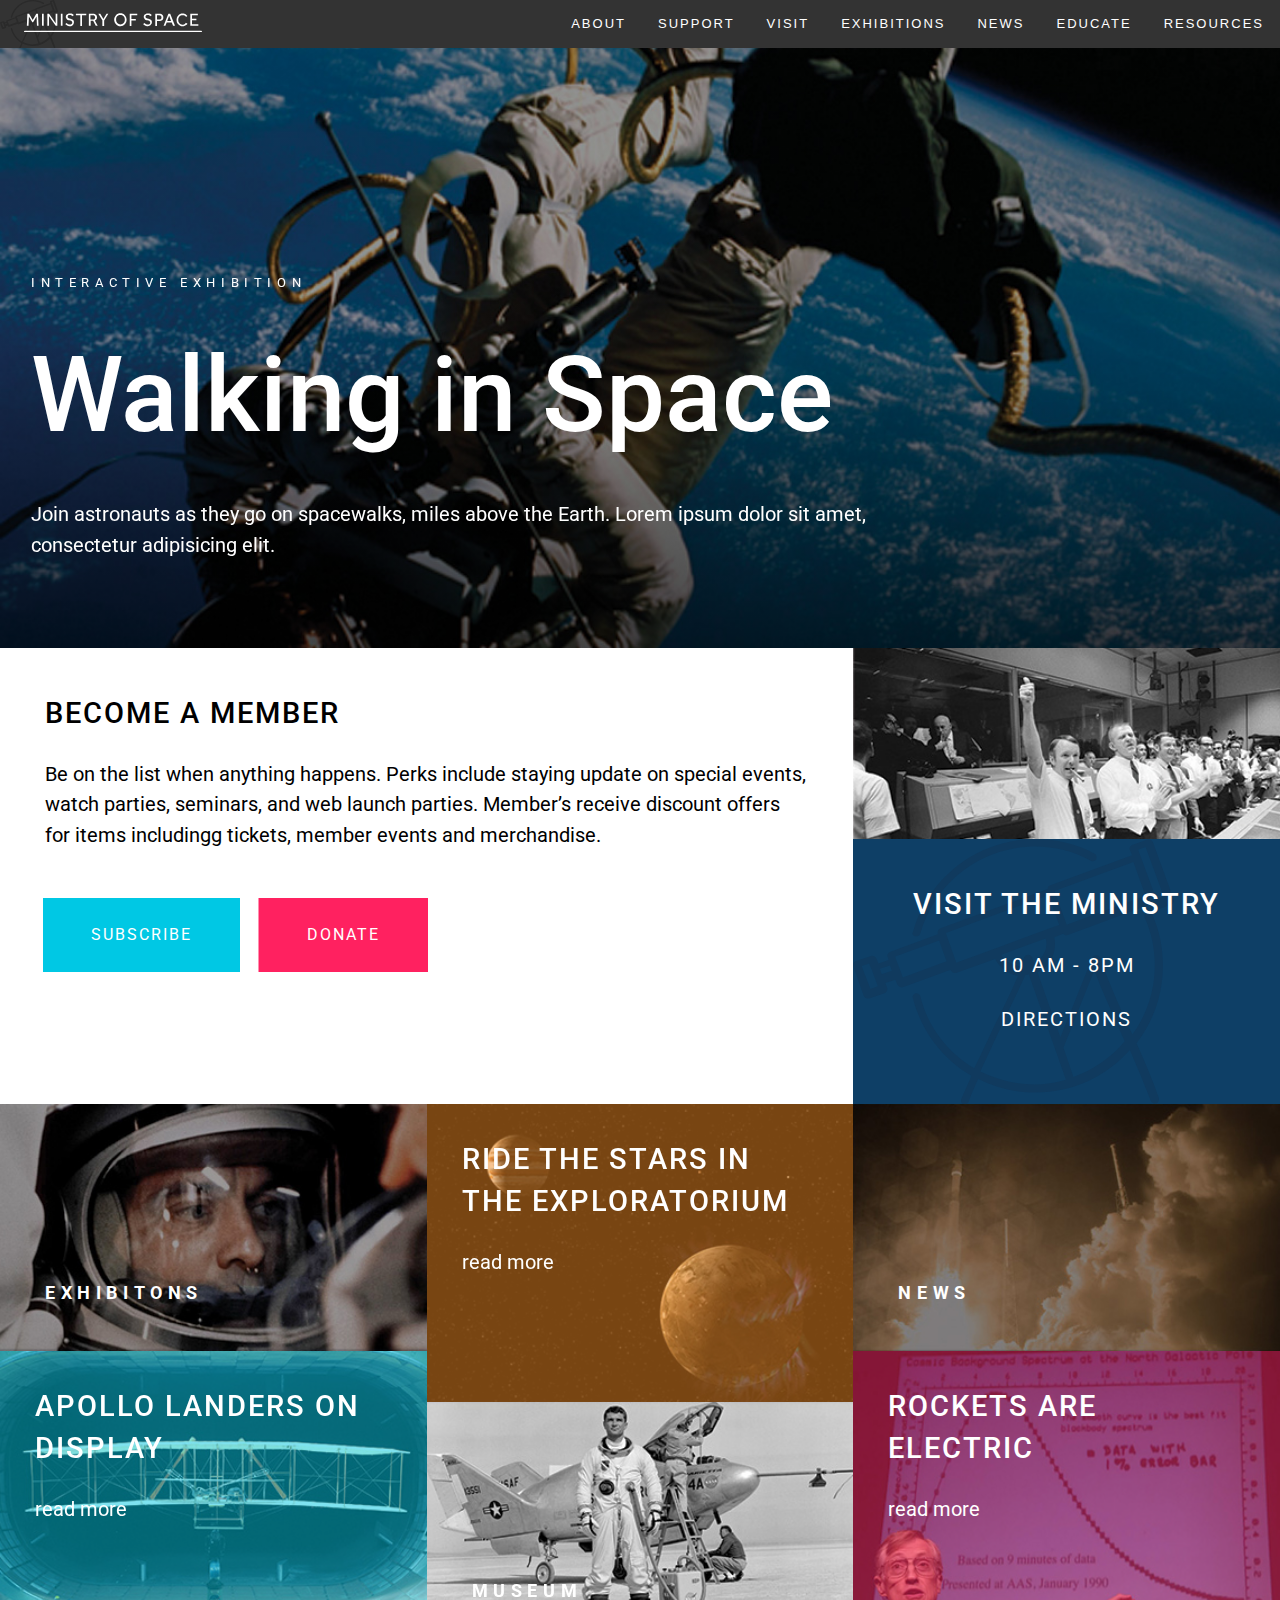
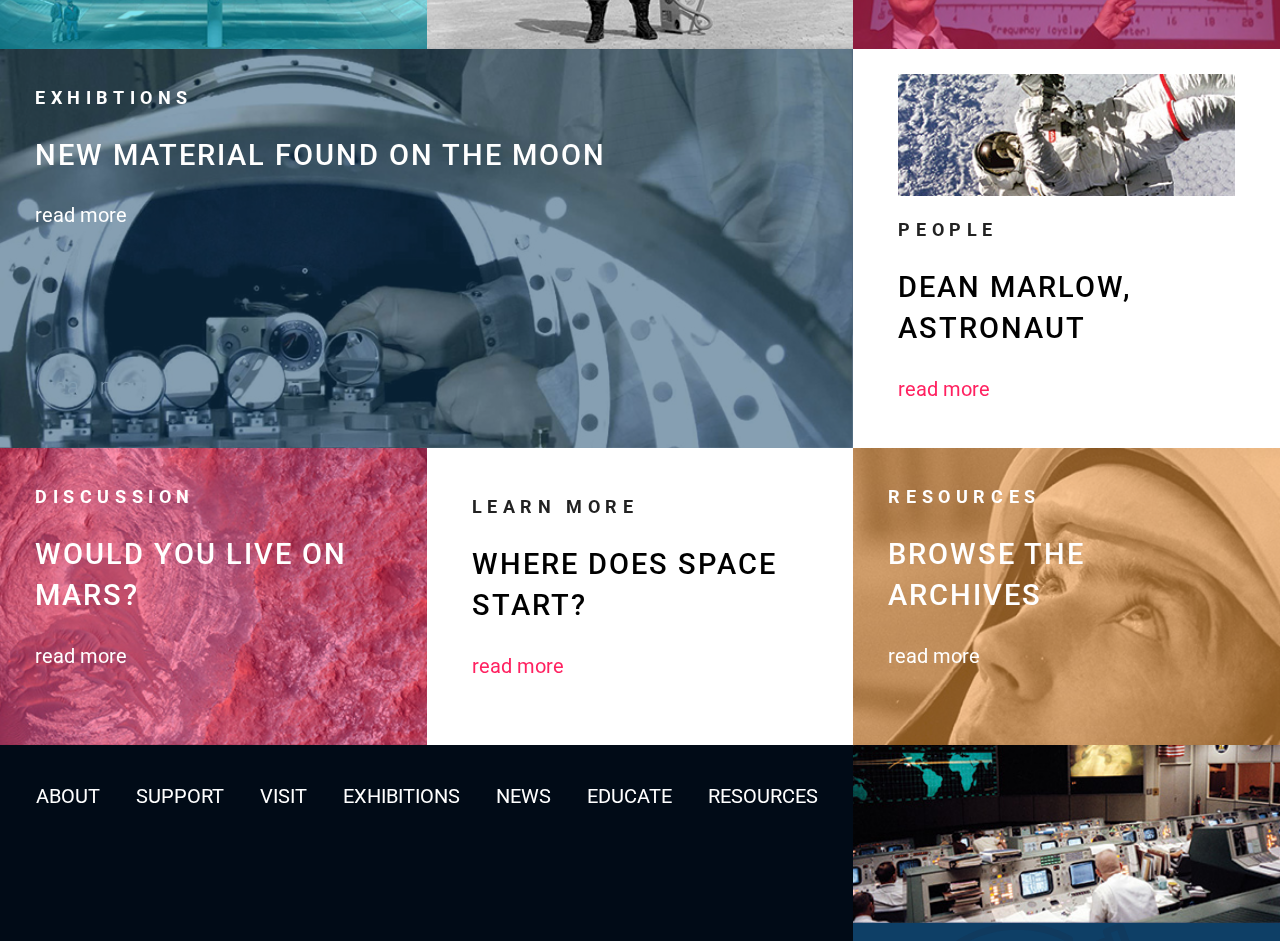
==== commit 26bee232: "Updating index" ====
--- a/index.html
+++ b/index.html
@@ -1,14 +1,14 @@
 <!doctype html>
 <html class="no-js" lang="en">
-  <head>
-    <meta charset="utf-8" />
-    <meta name="viewport" content="width=device-width, initial-scale=1.0" />
-    <title>Ministry of Space</title>
+	<head>
+		<meta charset="utf-8" />
+		<meta name="viewport" content="width=device-width, initial-scale=1.0" />
+		<title>Ministry of Space</title>
       <link href="assets/css/app.min.css" rel="stylesheet" type="text/css" media="all"/>
-      <script src="bower_components/foundation/js/vendor/modernizr.js"></script>
-  </head>
-  <body>
-    <div class="off-canvas-wrap" data-offcanvas>
+  		<script src="bower_components/foundation/js/vendor/modernizr.js"></script>
+	</head>
+	<body>
+    <div class="off-canvas-wrap styled" data-offcanvas>
       <div class="inner-wrap">
       <nav class="tab-bar hide-for-large-up">
   <section class="right-small">
@@ -16,51 +16,19 @@
   </section>
 
   <section class="middle tab-bar-section">
-    <h1 class="title">MOS: Patterns</h1>
+    <svg xmlns="http://www.w3.org/2000/svg" viewBox="0 0 137.2 18.8" enable-background="new 0 0 137.2 18.8"><path fill="#FFF" d="M2.6 4.4h1.3l2.8 4.9 2.8-4.9h1.3l.4 9.3h-1.2l-.3-7.1-2.7 4.4h-.6l-2.6-4.4-.3 7.1h-1.3l.4-9.3zM13.9 4.4h1.3v9.3h-1.3v-9.3zM17.9 4.4h1.4l5.1 7.3v-7.3h1.3v9.3h-1.3l-5.1-7.3v7.3h-1.3v-9.3zM28.4 4.4h1.3v9.3h-1.3v-9.3zM32.8 11.5c.1.1.3.3.4.5.2.2.3.3.6.4s.4.2.7.3c.3.1.5.1.8.1.6 0 1.1-.1 1.4-.4.3-.3.5-.7.5-1.1 0-.5-.2-.9-.6-1.2-.4-.3-1-.5-1.7-.6-.4-.1-.8-.2-1.1-.3-.3-.1-.6-.3-.8-.6-.2-.2-.4-.5-.6-.8-.1-.3-.2-.6-.2-1 0-.3.1-.7.2-1 .1-.3.3-.6.6-.8.3-.2.6-.4 1-.6s.8-.2 1.4-.2c.5 0 .9 0 1.2.1.3.1.6.2.8.4.3.1.5.3.6.4.1.2.2.3.3.4l-.9.8c-.1-.1-.1-.2-.3-.3s-.3-.2-.4-.3l-.6-.3c-.2-.1-.5-.1-.8-.1-.3 0-.6 0-.8.1-.2.1-.4.2-.5.3s-.2.3-.2.5c-.1.2-.1.3-.1.5s0 .4.1.6c.1.2.2.3.4.4.2.1.4.2.7.3l.9.3 1 .3c.3.1.6.3.9.5.3.2.5.5.6.8.2.3.2.7.2 1.2 0 .4-.1.8-.3 1.1s-.2.8-.5 1c-.3.2-.6.4-1 .6-.4.1-.8.2-1.3.2-.4 0-.8-.1-1.2-.2-.4-.1-.7-.2-1-.4-.3-.2-.6-.3-.8-.5-.2-.2-.4-.4-.5-.6l.9-.8zM43.3 5.6h-3.3v-1.2h8v1.2h-3.3v8.2h-1.3v-8.2zM50 4.4h3c.6 0 1.1.1 1.5.2.4.2.7.4 1 .6.3.3.4.5.6.9.1.3.2.7.2 1 0 .6-.1 1.1-.4 1.6s-.7.8-1.3 1l2.2 4h-1.5l-2-3.8h-1.9v3.8h-1.4v-9.3zm3.1 4.4c.6 0 1-.1 1.3-.4.3-.3.4-.7.4-1.2s-.2-.9-.5-1.2-.7-.4-1.3-.4h-1.8v3.2h1.9zM60.5 9.6l-3.2-5.2h1.5l2.4 4 2.4-4h1.4l-3.2 5.2v4.2h-1.4v-4.2zM74.3 14c-.7 0-1.3-.1-1.9-.4-.6-.3-1.1-.6-1.5-1.1s-.8-1-1-1.6-.4-1.2-.4-1.9.1-1.3.4-1.9.6-1.1 1-1.6.9-.8 1.5-1.1c.6-.3 1.2-.4 1.9-.4s1.3.1 1.9.4c.6.3 1.1.6 1.5 1.1.4.4.8 1 1 1.6.2.6.4 1.2.4 1.9s-.1 1.4-.4 2c-.2.6-.6 1.1-1 1.6-.4.4-.9.8-1.5 1.1-.6.1-1.2.3-1.9.3zm0-1.3c.5 0 1-.1 1.4-.3.4-.2.8-.5 1.1-.8.3-.3.5-.7.7-1.2s.2-.9.2-1.4c0-.5-.1-1-.2-1.4s-.4-.8-.7-1.2c-.3-.3-.6-.6-1.1-.8-.4-.2-.9-.3-1.4-.3-.5 0-1 .1-1.4.3-.4.2-.8.5-1.1.8-.3.3-.5.7-.7 1.2-.1.5-.1.9-.1 1.4 0 .5.1 1 .2 1.4.2.4.4.8.7 1.2.3.3.6.6 1.1.8.4.2.8.3 1.3.3zM81.4 4.4h5.9v1.2h-4.5v2.9h3.4v1.2h-3.4v4.1h-1.3v-9.4zM92.9 11.5c.1.1.3.3.4.5.2.2.3.3.6.4s.4.2.7.3c.3.1.5.1.8.1.6 0 1.1-.1 1.4-.4.3-.3.5-.7.5-1.1 0-.5-.2-.9-.6-1.2-.4-.3-1-.5-1.7-.6-.4-.1-.8-.2-1.1-.3s-.6-.3-.8-.6c-.2-.2-.4-.5-.6-.8-.1-.3-.2-.6-.2-1 0-.3.1-.7.2-1 .1-.3.3-.6.6-.8.3-.2.6-.4 1-.6s.8-.2 1.4-.2c.5 0 .9 0 1.2.1.3.1.6.2.8.4l.6.4c.1.2.2.3.3.4l-.9.8c-.1-.1-.1-.2-.3-.3s-.2-.2-.4-.3l-.6-.3s-.5-.1-.8-.1-.6 0-.8.1c-.2.1-.4.2-.5.3s-.2.3-.3.5c-.1.2-.1.3-.1.5s0 .4.1.6c.1.2.2.3.4.4l.8.3.9.3 1 .3c.3.1.6.3.9.5.3.2.5.5.6.8.2.3.2.7.2 1.2 0 .4-.1.8-.3 1.1s-.4.6-.7.9c-.3.2-.6.4-1 .6s-.7.3-1.2.3c-.4 0-.8-.1-1.2-.2s-.7-.2-1-.4c-.3-.2-.6-.3-.8-.5-.2-.2-.4-.4-.5-.6l1-.8zM101.2 4.4h3c.6 0 1.2.1 1.6.3.4.2.7.4 1 .7.2.3.4.6.5.9.1.3.1.7.1 1 0 .5-.1.9-.2 1.2-.2.4-.4.7-.7.9-.3.2-.6.4-1 .5-.4.1-.8.2-1.3.2h-1.7v3.7h-1.3v-9.4zm3 4.5c.6 0 1-.1 1.3-.4.3-.3.5-.7.5-1.2s-.2-.9-.5-1.3c-.3-.3-.8-.5-1.3-.5h-1.7v3.4h1.7zM111.3 4.4h1.4l3.7 9.3h-1.5l-1-2.6h-3.9l-1 2.6h-1.4l3.7-9.3zm2.1 5.6l-1.5-4.1-1.5 4.1h3zM126 12.1c-.1.2-.3.4-.5.6s-.5.4-.8.6-.7.4-1.1.5c-.4.1-.8.2-1.3.2-.7 0-1.3-.1-1.9-.4-.6-.2-1.1-.6-1.5-1-.4-.4-.7-.9-1-1.5-.2-.6-.3-1.2-.3-1.9s.1-1.3.3-1.9c.2-.6.5-1.1 1-1.6s.9-.8 1.5-1.1c.6-.3 1.2-.4 1.9-.4.5 0 .9.1 1.3.2s.7.3 1 .5l.8.6s.4.4.5.6l-1 .8c-.1-.2-.2-.3-.4-.5s-.3-.3-.6-.5-.5-.3-.7-.3c-.3-.1-.6-.1-1-.1-.5 0-1 .1-1.4.3-.4.2-.8.5-1 .8-.3.3-.5.7-.7 1.2-.1.4-.2.9-.2 1.4s.1 1 .2 1.4c.2.4.4.8.7 1.2.3.3.6.6 1 .8.4.2.8.3 1.3.3.4 0 .8-.1 1.1-.2.3-.1.6-.2.8-.4.2-.1.4-.3.5-.5.1-.2.2-.3.3-.4l1.2.7zM128.1 4.4h5.9v1.2h-4.5v2.7h3.4v1.2h-3.4v3h4.9v1.2h-6.2v-9.3zM136.6 18.8h-136c-.3 0-.6-.3-.6-.6s.3-.6.6-.6h136c.3 0 .6.3.6.6s-.3.6-.6.6z"/></svg>
   </section>
 </nav>
 
 <aside class="right-off-canvas-menu">
   <ul class="off-canvas-list">
-    <li><a href="index.html">Style Tile</a></li>
-<li><a href="type.html">Typography</a></li>
-<li><a href="grid.html">Grid System</a></li>
-<li class="has-dropdown"><a href="atoms.html">Atoms</a>
-  <ul class="dropdown">
-    <li><a href="color.html">Colors</a></li>
-    <li><a href="forms.html">Forms</a></li>
-    <li><a href="buttons.html">Buttons</a></li>
-    <li><a href="utilities.html">Utilities</a></li>
-  </ul>
-</li>
-<li class="has-dropdown"><a href="molecules.html">Molecules</a>
-  <ul class="dropdown">
-    <li><a href="hero.html">Hero</a></li>
-    <li><a href="blocks.html">Blocks</a></li>
-  </ul>
-</li>
-<li class="has-dropdown"><a href="organisms.html">Organisms</a>
-  <ul class="dropdown">
-    <li><a href="navigation.html">Navigation</a></li>
-    <li><a href="aside.html">Aside</a></li>
-    <li><a href="footer.html">Footer</a></li>
-  </ul>
-</li>
-<li class="has-dropdown"><a href="templates.html">Templates</a>
-  <ul class="dropdown">
-    <li><a href="about-wire.html">Single Page</a></li>
-    <li><a href="exhibit-wire.html">Single Article</a></li>
-    
-    <li><a href="home-wire.html">Full Page Grid</a></li>
-  </ul>
-</li>
-<li class="has-dropdown"><a href="pages.html">Pages</a>
-  <ul class="dropdown">
-    <li><a href="home-wire.html">Homepage</a></li>
-    <li><a href="about-wire.html">About</a></li>
-    <li><a href="exhibit-wire.html">Exhibit</a></li>
-  </ul>
-</li>
+    <li><a href="#">About</a></li>
+<li><a href="#">Support</a></li>
+<li><a href="#">Visit</a></li>
+<li><a href="#">Exhibitions</a></li>
+<li><a href="#">News</a></li>
+<li><a href="#">Educate</a></li>
+<li><a href="#">Resources</a></li>
   </ul>
 </aside>
 
@@ -68,210 +36,226 @@
   
   <ul class="title-area">
     <li class="name">
-      <h1><a href="#">MOS Patterns</a></h1>
+      <svg xmlns="http://www.w3.org/2000/svg" viewBox="0 0 137.2 18.8" enable-background="new 0 0 137.2 18.8"><path fill="#FFF" d="M2.6 4.4h1.3l2.8 4.9 2.8-4.9h1.3l.4 9.3h-1.2l-.3-7.1-2.7 4.4h-.6l-2.6-4.4-.3 7.1h-1.3l.4-9.3zM13.9 4.4h1.3v9.3h-1.3v-9.3zM17.9 4.4h1.4l5.1 7.3v-7.3h1.3v9.3h-1.3l-5.1-7.3v7.3h-1.3v-9.3zM28.4 4.4h1.3v9.3h-1.3v-9.3zM32.8 11.5c.1.1.3.3.4.5.2.2.3.3.6.4s.4.2.7.3c.3.1.5.1.8.1.6 0 1.1-.1 1.4-.4.3-.3.5-.7.5-1.1 0-.5-.2-.9-.6-1.2-.4-.3-1-.5-1.7-.6-.4-.1-.8-.2-1.1-.3-.3-.1-.6-.3-.8-.6-.2-.2-.4-.5-.6-.8-.1-.3-.2-.6-.2-1 0-.3.1-.7.2-1 .1-.3.3-.6.6-.8.3-.2.6-.4 1-.6s.8-.2 1.4-.2c.5 0 .9 0 1.2.1.3.1.6.2.8.4.3.1.5.3.6.4.1.2.2.3.3.4l-.9.8c-.1-.1-.1-.2-.3-.3s-.3-.2-.4-.3l-.6-.3c-.2-.1-.5-.1-.8-.1-.3 0-.6 0-.8.1-.2.1-.4.2-.5.3s-.2.3-.2.5c-.1.2-.1.3-.1.5s0 .4.1.6c.1.2.2.3.4.4.2.1.4.2.7.3l.9.3 1 .3c.3.1.6.3.9.5.3.2.5.5.6.8.2.3.2.7.2 1.2 0 .4-.1.8-.3 1.1s-.2.8-.5 1c-.3.2-.6.4-1 .6-.4.1-.8.2-1.3.2-.4 0-.8-.1-1.2-.2-.4-.1-.7-.2-1-.4-.3-.2-.6-.3-.8-.5-.2-.2-.4-.4-.5-.6l.9-.8zM43.3 5.6h-3.3v-1.2h8v1.2h-3.3v8.2h-1.3v-8.2zM50 4.4h3c.6 0 1.1.1 1.5.2.4.2.7.4 1 .6.3.3.4.5.6.9.1.3.2.7.2 1 0 .6-.1 1.1-.4 1.6s-.7.8-1.3 1l2.2 4h-1.5l-2-3.8h-1.9v3.8h-1.4v-9.3zm3.1 4.4c.6 0 1-.1 1.3-.4.3-.3.4-.7.4-1.2s-.2-.9-.5-1.2-.7-.4-1.3-.4h-1.8v3.2h1.9zM60.5 9.6l-3.2-5.2h1.5l2.4 4 2.4-4h1.4l-3.2 5.2v4.2h-1.4v-4.2zM74.3 14c-.7 0-1.3-.1-1.9-.4-.6-.3-1.1-.6-1.5-1.1s-.8-1-1-1.6-.4-1.2-.4-1.9.1-1.3.4-1.9.6-1.1 1-1.6.9-.8 1.5-1.1c.6-.3 1.2-.4 1.9-.4s1.3.1 1.9.4c.6.3 1.1.6 1.5 1.1.4.4.8 1 1 1.6.2.6.4 1.2.4 1.9s-.1 1.4-.4 2c-.2.6-.6 1.1-1 1.6-.4.4-.9.8-1.5 1.1-.6.1-1.2.3-1.9.3zm0-1.3c.5 0 1-.1 1.4-.3.4-.2.8-.5 1.1-.8.3-.3.5-.7.7-1.2s.2-.9.2-1.4c0-.5-.1-1-.2-1.4s-.4-.8-.7-1.2c-.3-.3-.6-.6-1.1-.8-.4-.2-.9-.3-1.4-.3-.5 0-1 .1-1.4.3-.4.2-.8.5-1.1.8-.3.3-.5.7-.7 1.2-.1.5-.1.9-.1 1.4 0 .5.1 1 .2 1.4.2.4.4.8.7 1.2.3.3.6.6 1.1.8.4.2.8.3 1.3.3zM81.4 4.4h5.9v1.2h-4.5v2.9h3.4v1.2h-3.4v4.1h-1.3v-9.4zM92.9 11.5c.1.1.3.3.4.5.2.2.3.3.6.4s.4.2.7.3c.3.1.5.1.8.1.6 0 1.1-.1 1.4-.4.3-.3.5-.7.5-1.1 0-.5-.2-.9-.6-1.2-.4-.3-1-.5-1.7-.6-.4-.1-.8-.2-1.1-.3s-.6-.3-.8-.6c-.2-.2-.4-.5-.6-.8-.1-.3-.2-.6-.2-1 0-.3.1-.7.2-1 .1-.3.3-.6.6-.8.3-.2.6-.4 1-.6s.8-.2 1.4-.2c.5 0 .9 0 1.2.1.3.1.6.2.8.4l.6.4c.1.2.2.3.3.4l-.9.8c-.1-.1-.1-.2-.3-.3s-.2-.2-.4-.3l-.6-.3s-.5-.1-.8-.1-.6 0-.8.1c-.2.1-.4.2-.5.3s-.2.3-.3.5c-.1.2-.1.3-.1.5s0 .4.1.6c.1.2.2.3.4.4l.8.3.9.3 1 .3c.3.1.6.3.9.5.3.2.5.5.6.8.2.3.2.7.2 1.2 0 .4-.1.8-.3 1.1s-.4.6-.7.9c-.3.2-.6.4-1 .6s-.7.3-1.2.3c-.4 0-.8-.1-1.2-.2s-.7-.2-1-.4c-.3-.2-.6-.3-.8-.5-.2-.2-.4-.4-.5-.6l1-.8zM101.2 4.4h3c.6 0 1.2.1 1.6.3.4.2.7.4 1 .7.2.3.4.6.5.9.1.3.1.7.1 1 0 .5-.1.9-.2 1.2-.2.4-.4.7-.7.9-.3.2-.6.4-1 .5-.4.1-.8.2-1.3.2h-1.7v3.7h-1.3v-9.4zm3 4.5c.6 0 1-.1 1.3-.4.3-.3.5-.7.5-1.2s-.2-.9-.5-1.3c-.3-.3-.8-.5-1.3-.5h-1.7v3.4h1.7zM111.3 4.4h1.4l3.7 9.3h-1.5l-1-2.6h-3.9l-1 2.6h-1.4l3.7-9.3zm2.1 5.6l-1.5-4.1-1.5 4.1h3zM126 12.1c-.1.2-.3.4-.5.6s-.5.4-.8.6-.7.4-1.1.5c-.4.1-.8.2-1.3.2-.7 0-1.3-.1-1.9-.4-.6-.2-1.1-.6-1.5-1-.4-.4-.7-.9-1-1.5-.2-.6-.3-1.2-.3-1.9s.1-1.3.3-1.9c.2-.6.5-1.1 1-1.6s.9-.8 1.5-1.1c.6-.3 1.2-.4 1.9-.4.5 0 .9.1 1.3.2s.7.3 1 .5l.8.6s.4.4.5.6l-1 .8c-.1-.2-.2-.3-.4-.5s-.3-.3-.6-.5-.5-.3-.7-.3c-.3-.1-.6-.1-1-.1-.5 0-1 .1-1.4.3-.4.2-.8.5-1 .8-.3.3-.5.7-.7 1.2-.1.4-.2.9-.2 1.4s.1 1 .2 1.4c.2.4.4.8.7 1.2.3.3.6.6 1 .8.4.2.8.3 1.3.3.4 0 .8-.1 1.1-.2.3-.1.6-.2.8-.4.2-.1.4-.3.5-.5.1-.2.2-.3.3-.4l1.2.7zM128.1 4.4h5.9v1.2h-4.5v2.7h3.4v1.2h-3.4v3h4.9v1.2h-6.2v-9.3zM136.6 18.8h-136c-.3 0-.6-.3-.6-.6s.3-.6.6-.6h136c.3 0 .6.3.6.6s-.3.6-.6.6z"/></svg>
     </li>
   </ul>
 
   <section class="top-bar-section">
     <!-- Right Nav Section -->
-    <ul class="right">
-      <li><a href="index.html">Style Tile</a></li>
-<li><a href="type.html">Typography</a></li>
-<li><a href="grid.html">Grid System</a></li>
-<li class="has-dropdown"><a href="atoms.html">Atoms</a>
-  <ul class="dropdown">
-    <li><a href="color.html">Colors</a></li>
-    <li><a href="forms.html">Forms</a></li>
-    <li><a href="buttons.html">Buttons</a></li>
-    <li><a href="utilities.html">Utilities</a></li>
-  </ul>
-</li>
-<li class="has-dropdown"><a href="molecules.html">Molecules</a>
-  <ul class="dropdown">
-    <li><a href="hero.html">Hero</a></li>
-    <li><a href="blocks.html">Blocks</a></li>
-  </ul>
-</li>
-<li class="has-dropdown"><a href="organisms.html">Organisms</a>
-  <ul class="dropdown">
-    <li><a href="navigation.html">Navigation</a></li>
-    <li><a href="aside.html">Aside</a></li>
-    <li><a href="footer.html">Footer</a></li>
-  </ul>
-</li>
-<li class="has-dropdown"><a href="templates.html">Templates</a>
-  <ul class="dropdown">
-    <li><a href="about-wire.html">Single Page</a></li>
-    <li><a href="exhibit-wire.html">Single Article</a></li>
-    
-    <li><a href="home-wire.html">Full Page Grid</a></li>
-  </ul>
-</li>
-<li class="has-dropdown"><a href="pages.html">Pages</a>
-  <ul class="dropdown">
-    <li><a href="home-wire.html">Homepage</a></li>
-    <li><a href="about-wire.html">About</a></li>
-    <li><a href="exhibit-wire.html">Exhibit</a></li>
-  </ul>
-</li>
+    <ul class="main-nav right">
+      <li><a href="#">About</a></li>
+<li><a href="#">Support</a></li>
+<li><a href="#">Visit</a></li>
+<li><a href="#">Exhibitions</a></li>
+<li><a href="#">News</a></li>
+<li><a href="#">Educate</a></li>
+<li><a href="#">Resources</a></li>
     </ul>
   </section>
 </nav>
-       
-<section class="slat">
-  <div class="row">
-    <h2 class="text-center no-margin">Style Tile</h2>
+		  
+
+<section class="hero">
+  <figure class="cover" style="background-image: url(assets/images/hero-walk.jpg);">  
+  </figure>
+
+  <div class="large-9 columns bottom-large">
+  <header class="hero-offset">
+    <h6 class="t-bright t-spaced zeta">Interactive Exhibition</h6>
+    <h1>Walking in Space</h1>
+    <p>Join astronauts as they go on spacewalks, miles above the Earth. Lorem ipsum dolor sit amet, consectetur adipisicing elit.</h2>
+  </header>
   </div>
 </section>
 
-<hr class="no-margin">
-
-<section class="slat">
-  <div class="row">
-    <div class="large-6 columns">
-      <span class="logo">
-        <svg xmlns="http://www.w3.org/2000/svg" viewBox="0 0 156.7 86.2" enable-background="new 0 0 156.7 86.2"><path d="M63.1 29.6h.2c.3 0 .5-.2.6-.4 2.1-7.6 9.1-12.9 17-12.9 2.9 0 5.8.7 8.3 2.1.3.2.7 0 .8-.2s0-.7-.2-.8c-2.7-1.5-5.8-2.2-8.9-2.2-8.4 0-15.9 5.7-18.1 13.8-.2.1 0 .5.3.6zM55.5 38.4c.1.2.3.4.6.4h.2l2.3-.8c.3-.1.5-.5.4-.8l-.3-.7 1.5-.5.3.7c.1.2.3.4.6.4h.2l7.1-2.6v.1c.1.1.2.3.3.3l.3.1h.2l5.8-2.1c.7 1.3 2 2.3 3.4 2.5-1.1 2.6-2.4 5.2-3.7 7.8-.9 2-1.9 4-2.8 5.9-3.9-2.3-6.9-6.1-8-10.7-.1-.3-.4-.5-.7-.4-.3.1-.5.4-.4.7 1.3 5 4.5 9.1 8.7 11.5-.5 1.2-1 2.3-1.5 3.4-.1.3 0 .7.3.8h.2c.2 0 .5-.1.6-.4.4-1.1.9-2.2 1.4-3.3 2.6 1.3 5.4 2 8.5 2 5.6 0 10.5-2.4 14-6.3 1.1 2.6 2.2 5.1 3.1 7.5.1.2.3.4.6.4h.2c.3-.1.5-.5.4-.8-.9-2.6-2.1-5.4-3.3-8.1 2.5-3.2 3.9-7.2 3.9-11.5 0-2.6-.5-5.2-1.6-7.6-.1-.3-.5-.4-.8-.3-.3.1-.4.5-.3.8 1 2.2 1.5 4.6 1.5 7.1 0 3.8-1.2 7.3-3.3 10.2l-.5-1c-1.6-3.5-3.2-7.1-4.3-10.3-.1-.2-.3-.4-.6-.4s-.5.1-.6.4l-4.7 11.7-3.4-9.6c1-.5 1.7-1.2 2.2-2.2.4-1 .5-2 .3-3l1.3-.5c.1.1.2.2.4.2h.2l12.2-4.5.1.4c.1.1.2.3.3.3l.3.1h.2l2.3-.8c.3-.1.5-.5.4-.8l-3.1-8.4c-.1-.3-.5-.5-.8-.4l-2.3.8c-.1.1-.3.2-.3.3-.1.1-.1.3 0 .5l.3.7-12.2 4.5c-.1.1-.3.2-.3.3v.2l-15.9 5.8c-.3.1-.5.5-.4.8v.1l-7.1 2.6c-.1.1-.3.2-.3.3-.1.1-.1.3 0 .5l.1.4-1.5.5-.3-.7c-.1-.3-.5-.5-.8-.4l-2.3.8c-.1.1-.3.2-.3.3-.1.1-.1.3 0 .5l1.5 4.3zm29.7 7.5l4.5-11.3c1.1 2.9 2.5 6 3.8 8.9l.7 1.6c-2 2.4-4.6 4.2-7.6 5.3l-1.5-4.4c.1 0 .1 0 .1-.1zm.3 4.9c-1.5.4-3.1.7-4.7.7-2.8 0-5.5-.7-8-1.9l2.8-6c1.3-2.8 2.7-5.6 3.9-8.3.2 0 .3 0 .5-.1l5.5 15.6zm-3.2-18.8c-.3.7-.8 1.2-1.5 1.6l-.3-.9c-.1-.2-.3-.4-.6-.4-.2 0-.5.1-.6.4l-.6 1.3c-1.1-.1-2.2-.7-2.8-1.7l6.6-2.4c.2.7.1 1.5-.2 2.1zm15-15.6l2.7 7.3-1.1.4-2.7-7.3 1.1-.4zm-1.8 2.2l1.8 5-11.7 4.3-1.8-5 11.7-4.3zm-12.6 4.9l1.6 4.4-1.7.6-7.8 2.9-5.8 2.1v-.1l-1.3-3.7-.2-.6 15.2-5.6zm-16.2 6.7l.7 2 .4 1.1-6.5 2.4-.3-.9-.7-1.8-.1-.4 6.5-2.4zm-7.3 3.7l.3.8-1.5.5-.3-.8 1.5-.5zm-3.1-.3l.3.7.1.2.9 2.5-1.1.4-1.3-3.4 1.1-.4zM13.5 62.9l2.6 4.3h.7l2.6-4.4.3 7.2h1.4l-.5-9.3h-1.2l-2.9 4.8-2.8-4.8h-1.3l-.4 9.3h1.2zM23.6 60.7h1.3v9.3h-1.3zM29 62.7l5.1 7.3h1.3v-9.3h-1.3v7.3l-5.1-7.3h-1.3v9.3h1.3zM38.1 60.7h1.3v9.3h-1.3zM45.1 69c-.3 0-.6 0-.8-.1-.3-.1-.5-.2-.7-.3s-.4-.3-.6-.4c-.2-.2-.3-.3-.4-.5l-1 .9c.1.2.3.4.5.6.2.2.5.4.8.5.3.2.6.3 1 .4.4.1.8.2 1.2.2.5 0 .9-.1 1.3-.2s.7-.3 1-.6c.3-.2.5-.5.7-.9s.3-.7.3-1.1c0-.5-.1-.9-.2-1.2-.2-.3-.4-.6-.6-.8-.3-.2-.6-.4-.9-.5l-1-.3c-.4-.1-.7-.2-.9-.3-.3-.1-.5-.2-.7-.3-.2-.1-.3-.3-.4-.4-.1-.2-.1-.4-.1-.6 0-.2 0-.3.1-.5s.2-.3.3-.4.3-.2.5-.3c.2-.1.5-.1.8-.1.3 0 .6 0 .8.1l.6.3c.2.1.3.2.4.3l.3.3.9-.8c-.1-.1-.2-.2-.3-.4-.1-.1-.3-.3-.6-.4-.2-.1-.5-.3-.8-.4-.3-.1-.7-.1-1.2-.1s-1 .1-1.4.2-.7.3-1 .6c-.3.2-.5.5-.6.8-.1.3-.2.6-.2 1s.1.7.2 1c.1.3.3.6.6.8.2.2.5.4.8.6s.7.3 1.1.3c.7.2 1.3.4 1.7.6.4.3.6.6.6 1.2 0 .5-.2.9-.5 1.1-.5 0-1 .1-1.6.1zM53.1 70h1.3v-8.2h3.3v-1.1h-8v1.1h3.4zM65.5 65c.3-.5.4-1 .4-1.6 0-.3-.1-.7-.2-1-.1-.3-.3-.6-.6-.9-.3-.3-.6-.5-1-.6-.4-.2-.9-.2-1.5-.2h-3v9.3h1.4v-3.8h1.9l2 3.8h1.5l-2.2-4c.6-.2 1-.6 1.3-1zm-1.4-.4c-.3.3-.7.4-1.3.4h-1.8v-3.2h1.8c.6 0 1 .1 1.3.4s.5.7.5 1.2-.2.9-.5 1.2zM71.6 70v-4.2l3.2-5.1h-1.4l-2.4 4-2.5-4h-1.5l3.3 5.1v4.2zM86 60.8c-.6-.3-1.2-.4-1.9-.4s-1.3.1-1.9.4c-.6.3-1.1.6-1.5 1.1s-.8 1-1 1.6-.4 1.2-.4 1.9.1 1.3.4 1.9.6 1.1 1 1.6.9.8 1.5 1.1c.6.3 1.2.4 1.9.4s1.3-.1 1.9-.4c.6-.3 1.1-.6 1.5-1.1.4-.4.8-1 1-1.6.2-.6.4-1.2.4-1.9s-.1-1.3-.4-1.9c-.2-.6-.6-1.1-1-1.6s-1-.8-1.5-1.1zm1.2 5.9c-.2.4-.4.8-.7 1.2-.3.3-.6.6-1.1.8-.4.2-.9.3-1.4.3-.5 0-1-.1-1.4-.3-.4-.2-.8-.5-1.1-.8-.3-.3-.5-.7-.7-1.2-.2-.4-.2-.9-.2-1.4 0-.5.1-1 .2-1.4.2-.4.4-.8.7-1.2.3-.3.6-.6 1.1-.8.4-.2.9-.3 1.4-.3.5 0 1 .1 1.4.3.4.2.8.5 1.1.8.3.3.5.7.7 1.2s.2.9.2 1.4c.1.5 0 1-.2 1.4zM97 61.9v-1.2h-5.8v9.3h1.3v-4.1h3.5v-1.2h-3.5v-2.8zM105.1 69c-.3 0-.6 0-.8-.1-.3-.1-.5-.2-.7-.3s-.4-.3-.6-.4c-.2-.2-.3-.3-.4-.5l-1 .9c.1.2.3.4.5.6.2.2.5.4.8.5.3.2.6.3 1 .4s.8.2 1.2.2c.5 0 .9-.1 1.3-.2s.7-.3 1-.6c.3-.2.5-.5.7-.9s.3-.7.3-1.1c0-.5-.1-.9-.2-1.2-.2-.3-.4-.6-.6-.8-.3-.2-.6-.4-.9-.5l-1-.3c-.4-.1-.7-.2-.9-.3-.3-.1-.5-.2-.7-.3-.2-.1-.3-.3-.4-.4-.1-.2-.1-.4-.1-.6 0-.2 0-.3.1-.5s.2-.3.3-.4.3-.2.5-.3c.2-.1.5-.1.8-.1s.6 0 .8.1l.6.3c.2.1.3.2.4.3l.3.3.9-.8c-.1-.1-.2-.2-.3-.4-.1-.1-.3-.3-.6-.4-.2-.1-.5-.3-.8-.4-.3-.1-.7-.1-1.2-.1s-1 .1-1.4.2-.7.3-1 .6c-.3.2-.5.5-.6.8-.1.3-.2.6-.2 1s.1.7.2 1c.1.3.3.6.6.8.2.2.5.4.8.6s.7.3 1.1.3c.7.2 1.3.4 1.7.6.4.3.6.6.6 1.2 0 .5-.2.9-.5 1.1-.5 0-.9.1-1.6.1zM112.3 66.3h1.7c.5 0 .9-.1 1.3-.2s.7-.3 1-.5c.3-.2.5-.5.7-.9.2-.4.2-.8.2-1.2 0-.3 0-.6-.1-1-.1-.3-.3-.6-.5-.9-.2-.3-.6-.5-1-.7-.4-.2-.9-.3-1.6-.3h-3v9.4h1.3v-3.7zm0-4.5h1.7c.6 0 1 .2 1.3.5.3.3.5.7.5 1.3 0 .5-.2.9-.5 1.2-.3.3-.8.4-1.3.4h-1.7v-3.4zM119.8 67.4h3.8l1 2.6h1.5l-3.7-9.3h-1.4l-3.7 9.3h1.4l1.1-2.6zm1.9-5.2l1.5 4.1h-3l1.5-4.1zM128.7 68.9c.4.4.9.8 1.5 1 .6.2 1.2.4 1.9.4.5 0 .9-.1 1.3-.2s.8-.3 1.1-.5.6-.4.8-.6.4-.4.5-.6l-.9-.8c-.1.1-.2.2-.3.4-.1.2-.3.3-.5.5-.2.1-.5.3-.8.4-.3.1-.7.2-1.1.2-.5 0-.9-.1-1.3-.3-.4-.2-.7-.4-1-.8-.3-.3-.5-.7-.7-1.2-.2-.4-.2-.9-.2-1.4s.1-1 .2-1.4c.1-.4.4-.8.7-1.2.3-.3.6-.6 1-.8.4-.2.9-.3 1.4-.3.4 0 .7 0 1 .1.3.1.5.2.7.3s.4.3.6.5c.2.2.3.3.4.5l1-.8c-.1-.2-.3-.4-.5-.6s-.5-.4-.8-.6c-.3-.2-.6-.3-1-.5s-.8-.2-1.3-.2c-.7 0-1.3.1-1.9.4-.6.3-1.1.6-1.5 1.1s-.7 1-1 1.6c-.2.6-.3 1.2-.3 1.9s.1 1.3.3 1.9c0 .6.3 1.1.7 1.6zM144.1 68.8h-4.9v-3h3.4v-1.2h-3.4v-2.7h4.5v-1.2h-5.8v9.3h6.2zM146.4 73.8h-136c-.3 0-.6.3-.6.6s.2.6.6.6h136c.3 0 .6-.3.6-.6s-.3-.6-.6-.6z"/></svg>
-      </span>
-    </div>
-  </div>
-
-  <div class="row">
-    <div class="large-6 columns">
-      <h3 class="t-spaced padd-down-1">Colors</h3>
-      <ul class="small-block-grid-4">
-        <li>
-          <div class="pattern-swatch bg-darken">
-            <span></span>
-          </div>
-          <p>#0E3F66</p>
-        </li>
-        <li>
-          <div class="pattern-swatch bg-secondary">
-            <span></span>
-          </div>
-          <p>#2AC2E</p>
-        </li>
-        <li>
-          <div class="pattern-swatch bg-primary">
-            <span></span>
-          </div>
-          <p>#EE265F</p>
-        </li>
-        <li>
-          <div class="pattern-swatch bg-warning">
-            <span></span>
-          </div>
-          <p>#ED6E56</p>
-        </li>
-        <li>
-          <div class="pattern-swatch bg-deep">
-            <span></span>
-          </div>
-          <p>#152D52</p>
-        </li>
-        <li>
-          <div class="pattern-swatch bg-white">
-            <span></span>
-          </div>
-          <p>#FFFFFF</p>
-        </li>
-        <li>
-          <div class="pattern-swatch bg-black">
-            <span></span>
-          </div>
-          <p>#000000</p>
-        </li>
-      </ul>
-  </div>
-
-  <div class="large-6 columns">
-    <h3 class="t-spaced padd-down-1">Spacing</h3>
-    <ul>
-    <li><span class="spacer"><span class="padd-up-1"></span></span>
-    <p>small: 1.25 em</p></li>
-    <li><span class="spacer"><span class="padd-up-2"></span></span>
-    <p>medium text: 2.1875 em</p></li>
-    <li><span class="spacer"><span class="padd-up-3"></span></span>
-    <p>medium content: 3.125 em</p></li>
-    <li><span class="spacer"><span class="padd-up-4"></span></span>
-    <p>large: 3.75 em</p></li>
-    <li><span class="spacer"><span class="padd-up-5"></span></span>
-    <p>xlarge: 6.25 em</p></li>
-    </ul>
-  </div>
-</div>
+<section class="content clearfix">
+
+  <div class="main home-grid bg-darken clearfix column-collapse items-container" data-equalizer>
+    <div class="small-12 medium-12 large-8 columns item bg-white" data-equalizer-watch>
+      <article class="block">
+        <header>
+        <h2 class="t-caps">Become a Member</h2></header>
+        <p>Be on the list when anything happens. Perks include staying update on special events, watch parties, seminars, and web launch parties. Member’s receive discount offers for items includingg tickets, member events and merchandise. </p>
+        <ul class="button-group">
+          <li><a href="#" class="button secondary">Subscribe</a></li>
+          <li><a href="#" class="button">Donate</a></li>
+        </ul>
+      </article>
+    </div>
+
+    <div class="bg-darken small-12 medium-6 large-4 columns item" data-equalizer-watch>
+      <figure class="max-width">
+        <img data-interchange="[assets/images/block-launch.jpg, (default)], [assets/images/block-launch.jpg, (medium)]">
+      </figure>
+      <article class="block text-center bg-logo">
+        <header>
+          <h2 class="t-caps">Visit the Ministry</h2></header>
+          <p class="t-caps">10 am - 8pm</p>
+          <p class="t-caps"><a href="">Directions</a></p>
+      </article>
+    </div>
+
+    <div class="block-photo small-12 medium-6 large-4 columns item">
+      <figure class="block-photo-figure max-width bg-tint">
+        <img data-interchange="[assets/images/block-alan.jpg, (default)], [assets/images/block-alan.jpg, (medium)]">
+        <figcaption class="block"><h3 class="no-margin">Exhibitons</h3></figcaption>
+      </figure>
+
+      <article class="block-type">
+        <figure class="block-photo-figure max-width">
+          <img data-interchange="[assets/images/block-flight.jpg, (default)], [assets/images/block-flight.jpg, (medium)]">
+        </figure>
+        <header class="block block-type-header bg-secondary-tint">
+          <h2 class="t-caps">Apollo Landers on Display</h2>
+          <p><a href="">read more</a></p>
+        </header>
+      </article>
+    </div>
+
+    <div class="block-photo small-12 medium-6 large-4 columns clear-medium item">
+      <figure class="block-photo-figure hide-for-medium-up max-width">
+        <img data-interchange="[assets/images/block-rocket.jpg, (default)], [assets/images/block-space.jpg, (medium)]">
+        <figcaption class="block"><h3>Museum</h3></figcaption>
+      </figure>
+
+      <article class="block-type">
+        <figure class="block-photo-figure max-width">
+          <img data-interchange="[assets/images/block-space.jpg, (default)], [assets/images/block-space.jpg, (medium)]">
+        </figure>
+        <header class="block block-type-header bg-warning-tint">
+          <h2 class="t-caps">Ride the Stars in the Exploratorium</h2>
+          <p><a href="">read more</a></p>
+        </header>
+      </article>
+
+      <figure class="block-photo-figure show-for-medium-up max-width">
+        <img data-interchange="[assets/images/block-rocket.jpg, (default)], [assets/images/block-rocket.jpg, (medium)]">
+        <figcaption class="block"><h3 class="no-margin">Museum</h3></figcaption>
+      </figure>
+    </div>
+
+    <div class="block-photo small-12 medium-6 large-4 columns item">
+      <figure class="block-photo-figure max-width">
+        <img data-interchange="[assets/images/block-blast.jpg, (default)], [assets/images/block-blast.jpg, (medium)]">
+        <figcaption class="block"><h3 class="no-margin">News</h3></figcaption>
+      </figure>
+
+      <article class="block-type">
+        <figure class="block-photo-figure max-width">
+          <img data-interchange="[assets/images/block-math.jpg, (default)], [assets/images/block-math.jpg, (medium)]">
+        </figure>
+        <header class="block block-type-header bg-primary-tint">
+          <h2 class="t-caps">Rockets are Electric</h2>
+          <p><a href="">read more</a></p>
+          </header>
+      </article>
+    </div>
+  </div>
+
+  <div class="secondary home-grid clearfix column-collapse end items-container max-width">
+    <div class="block-photo small-12 medium-12 large-8 columns item">
+      <article class="block-type">
+        <figure class="block-photo-figure max-width">
+          <img data-interchange="[assets/images/block-closeup.jpg, (default)], [assets/images/block-closeup.jpg, (medium)]">
+        </figure>
+        <header class="block block-type-header bg-darken-tint">
+          <h3>Exhibtions</h3>
+          <h2 class="t-caps">New Material found on the Moon</h2>
+          <p><a href="">read more</a></p>
+          </header>
+      </article>
+    </div>
+
+    <div class="small-12 medium-6 large-4 columns item">
+      <article class="block no-padding-bottom">
+        <figure class="max-width mini-fig">
+          <img data-interchange="[assets/images/mini-astro.jpg, (default)], [assets/images/mini-astro.jpg, (medium)]">
+        </figure>
+        <header>
+        <h3>People</h3>
+        <h2 class="t-caps">Dean Marlow, Astronaut</h2>
+        <p class="no-margin"><a href="">read more</a></p>
+        </header>
+      </article>
+    </div>
+
+    <div class="block-photo small-12 medium-6 large-4 columns clear-large item">
+      <article class="block-type">
+        <figure class="max-width">
+          <img data-interchange="[assets/images/block-clouds.jpg, (default)], [assets/images/block-clouds.jpg, (medium)]">
+        </figure>
+        <header class="block block-type-header bg-primary-tint">
+          <h3>Discussion</h3>
+          <h2 class="t-caps">Would You Live on Mars?</h2>
+          <p><a href="">read more</a></p>
+        </header>
+      </article>
+    </div>
+
+    <div class="small-12 medium-6 large-4 columns clear-medium item">
+      <article class="block no-padding-bottom">
+        <header>
+        <h3>Learn More</h3>
+        <h2 class="t-caps">Where Does Space Start?</h2>
+        <p><a href="">read more</a></p>
+        </header>
+      </article>
+    </div>
+
+    <div class="block-photo small-12 medium-6 large-4 columns item">
+      <article class="block-type">
+        <figure class="max-width">
+          <img data-interchange="[assets/images/block-astro.jpg, (default)], [assets/images/block-astro.jpg, (medium)]">
+        </figure>
+        <header class="block block-type-header bg-warning-tint">
+          <h3>Resources</h3>
+          <h2 class="t-caps">Browse the Archives</h2>
+          <p><a href="">read more</a></p>
+          </header>
+      </article>
+    </div>
+  </div>
+
 </section>
 
-<section class="slat bg-darken">
-
-  <div class="row padd-down-3">
-    <div class="large-12 columns">
-      <h3 class="t-spaced">Text Styles</h3>
-    </div>
-  </div>
-
-  <div class="row">
-  <div class="large-12 columns">
-    <header class="padd-down-2">
-      <p class="zeta no-margin"><span class="t-caps">Desktop H1</span> Roboto Medium 6.583 ems</p>
-      <p class="zeta"><span class="t-caps">Mobile H1</span> Roboto Medium 4.11 ems</p>
-      <h1>Walking in Space</h1>
-    </header>
-
-  </div>
-</div>
-<div class="row">
-  <div class="large-6 columns">
-    <header class="padd-down-2">
-      <p class="zeta no-margin"><span class="t-caps">Desktop H2</span> Roboto Medium 1.802 ems</p>
-      <p class="zeta"><span class="t-caps">Mobile H2</span> Roboto Medium 1.125 ems</p>
-      <h2>Walking in Space</h2>
-    </header>
-    <header class="padd-down-2">
-      <p class="zeta no-margin"><span class="t-caps">Desktop H3</span> Roboto Medium 1.125 ems ALL CAPS Letter Spacing: 200</p>
-      <p class="zeta"><span class="t-caps">Mobile H3</span> Roboto Medium .702 ems ALL CAPS Letter Spacing: 200</p>
-      <h3>Walking in Space</h3>
-    </header>
-    <header class="padd-down-2">
-      <p class="zeta no-margin"><span class="t-caps">Desktop B1</span> Roboto Medium 1.266 ems</p>
-      <p class="zeta"><span class="t-caps">Mobile  B1</span> Roboto Medium .79 ems</p>
-      <h4>Walking in Space</h4>
-    </header>
-  </div>
-</div>
-
-</section>
-
-<section class="slat">
-  <div class="row">
-    <div class="large-12 columns">
-    <h3 class="t-spaced padd-down-2">Button/Rollover States</h3>
-    </div>
-  </div>
-
-  <div class="row">
-  <div class="large-6 columns">
-    <p>
-      <a href="#" class="small button">Simple Button</a><br/>
-      <a href="#" class="small radius button">Radius Button</a><br/>
-      <a href="#" class="small round button">Round Button</a><br/>
-      <a href="#" class="medium button">Secondary Btn</a>
-    </p>
-  </div>
-
-  <div class="large-6 columns">
-    <p>
-      <a href="#" class="secondary small button">Simple Button</a><br/>
-      <a href="#" class="secondary small radius button">Radius Button</a><br/>
-      <a href="#" class="secondary small round button">Round Button</a><br/>
-      <a href="#" class="secondary medium button">Secondary Btn</a>
-    </p>
-  </div>
-</div>
-</section>
-  
-
-      <script src="bower_components/jquery/dist/jquery.min.js"></script>
+<footer class="footer bg-deep" data-equalizer>
+  <div class="row no-max">
+    <div class="large-8 columns" data-equalizer-watch>
+      <nav class="h-nav">
+        <ul class="r-inline-list">
+          <li><a href="#">About</a></li>
+<li><a href="#">Support</a></li>
+<li><a href="#">Visit</a></li>
+<li><a href="#">Exhibitions</a></li>
+<li><a href="#">News</a></li>
+<li><a href="#">Educate</a></li>
+<li><a href="#">Resources</a></li>
+        </ul>
+      </nav>
+
+      <div class="row p-absolute-down left-medium">
+        <div class="large-12 columns">
+          <p class="t-bright no-margin left">Copyright © 2015</p>
+          <p class="right"><a href="" class="info">Follow MOS</a></p>
+        </div>
+      </div>
+    </div>
+
+    <div class="bg-darken large-4 right small-full" data-equalizer-watch>
+      <figure class="max-width">
+        <img data-interchange="[assets/images/block-nasa.jpg, (default)], [assets/images/block-nasa.jpg, (medium)]">
+      </figure>
+      <article class="block text-center bg-logo">
+        <header>
+          <h2 class="t-caps">Visit the Ministry</h2></header>
+          <p class="t-caps">10 am - 8pm</p>
+          <p class="t-caps"><a href="">Directions</a></p>
+      </article>
+    </div>
+  </div>
+</footer>
+
+  		<script src="bower_components/jquery/dist/jquery.min.js"></script>
 <script src="assets/js/foundation.min.js"></script>
 <script src="bower_components/google-code-prettify/bin/prettify.min.js"></script>
 <script src="assets/js/app.min.js"></script>
@@ -285,5 +269,5 @@
 
       </div>
     </div> 
-  </body>
+	</body>
 </html>
